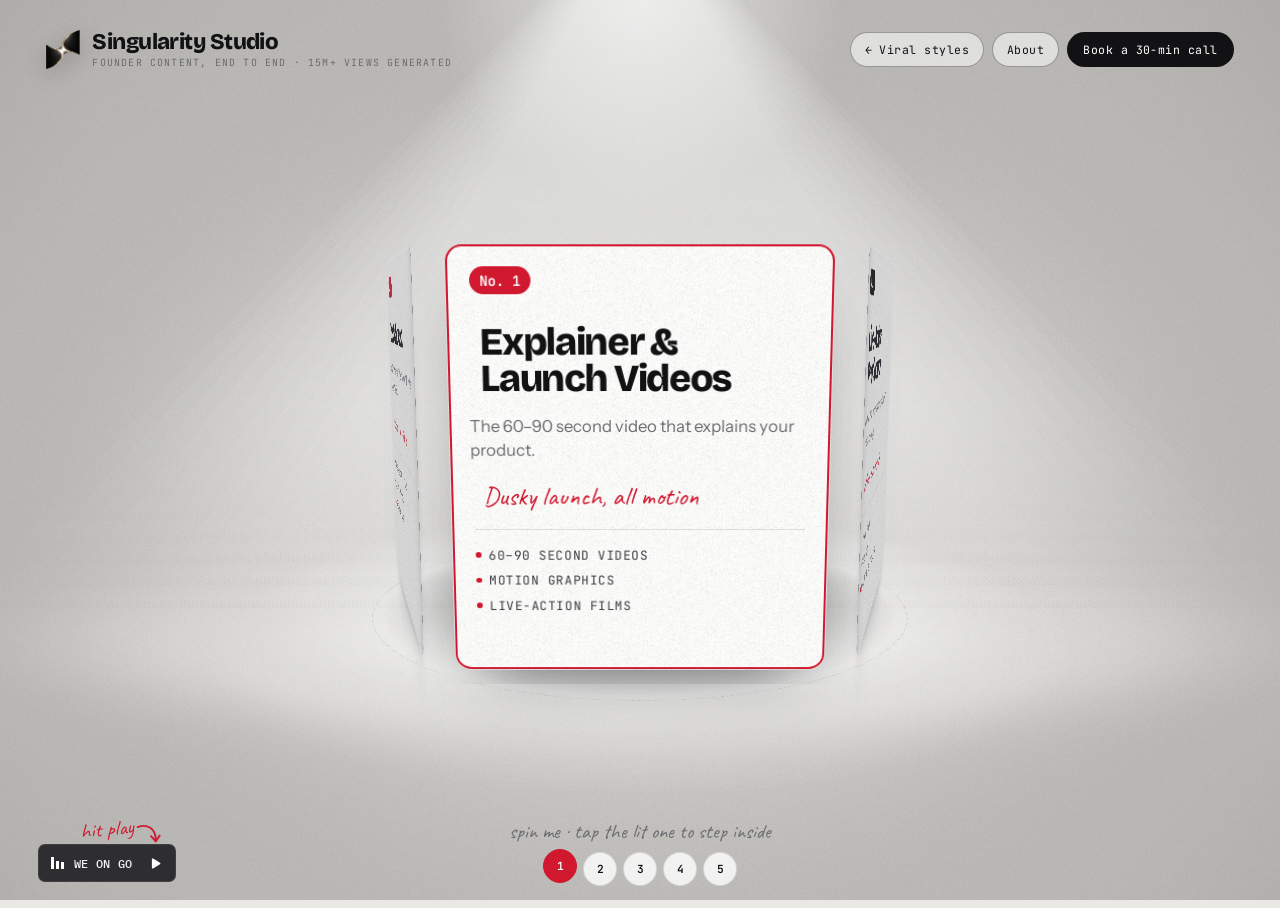
==== studio/index.html @ a92b6ff1 "New homepage: video styles. Old page moved to /studio/ Co-Authored-By: Claude Opus 5.5 <noreply@anth" ====
<!doctype html>
<html lang="en">
<head>
<meta charset="utf-8">
<meta name="viewport" content="width=device-width, initial-scale=1, viewport-fit=cover">
<meta name="description" content="Singularity Studio makes founder content end to end: explainer and launch videos, live-action production, personal branding and AI avatars. 15M+ views generated.">
<meta name="theme-color" content="#e9e8e4">
<link rel="canonical" href="https://reachingsingularity.com/studio/">
<link rel="icon" type="image/png" href="/favicon.png">
<link rel="apple-touch-icon" href="/apple-touch-icon.png">
<meta property="og:type" content="website">
<meta property="og:url" content="https://reachingsingularity.com/studio/">
<meta property="og:title" content="Singularity Studio">
<meta property="og:description" content="Founder content, end to end. Explainers, live-action, personal branding and AI avatars.">
<meta property="og:image" content="https://reachingsingularity.com/og-image.jpg">
<meta property="og:image:width" content="1200"><meta property="og:image:height" content="630">
<meta name="twitter:card" content="summary_large_image">
<title>Singularity Studio · Founder content, end to end</title>
<link rel="preconnect" href="https://fonts.googleapis.com">
<link rel="stylesheet" href="https://fonts.googleapis.com/css2?family=Bricolage+Grotesque:opsz,wght@12..96,400;12..96,700;12..96,800&family=Caveat:wght@600&family=Instrument+Sans:wght@400;500;600&family=JetBrains+Mono:wght@400;600&family=IBM+Plex+Mono:wght@500&display=swap">
<style>
/* Layout: a platinum wall lit from above like the platinum logo (canvas-rendered light, fine grain) with a 3D wheel of five service zones; spin sideways, zoom into the lit zone to open a loose, board-style page for it. Single theme by brief. */
:root{
  --night:#e9e8e4;      /* platinum ground */
  --coal:#fcfcfb;       /* card: pearl white */
  --coal-2:#efeeeb;
  --rust:#a9a8a4;
  --ember:#d0192f;      /* roulette red: the colour that pops */
  --cream:#121214;      /* text */
  --paper:var(--coal);
  --ink:var(--cream);
  --muted:#6c6b70;
  --line:rgba(18,18,20,.12);
  --felt:var(--coal-2);
  --red:#d0192f;
  --pblack:#0b0b0c;
  --y:#ffe27a; --p:#ffc6d1; --m:#bdeedb; --b:#c9dcff;   /* sticky notes in full colour */
  --display:"Bricolage Grotesque","Helvetica Neue",Arial,sans-serif;
  --hand:"Caveat","Bradley Hand","Comic Sans MS",cursive;
  --body:"Instrument Sans","Helvetica Neue",Arial,sans-serif;
  --mono:"JetBrains Mono",ui-monospace,Menlo,monospace;
  color-scheme:light;
}
html,body{height:100%}
body{background:var(--paper);color:var(--ink);font-family:var(--body);overflow:hidden;-webkit-font-smoothing:antialiased}
button{font:inherit;color:inherit;cursor:pointer}
a{color:inherit}
button:focus-visible,a:focus-visible,.panel:focus-visible{outline:2px solid var(--red);outline-offset:3px}

.app{position:relative;height:100%;display:grid;grid-template-rows:auto minmax(0,1fr) auto;padding-inline:clamp(16px,3vw,40px)}
.top{display:flex;justify-content:space-between;align-items:center;gap:16px;padding-block:clamp(14px,2.4vh,24px) 4px;z-index:5}
.brand{font-family:var(--display);font-weight:800;font-size:clamp(1.1rem,2vw,1.4rem);letter-spacing:-.025em;line-height:1.1}
.brand small{display:block;font-family:var(--mono);font-weight:400;font-size:.62rem;letter-spacing:.12em;text-transform:uppercase;color:var(--muted);margin-top:4px}
.cta{display:inline-block;background:var(--ink);color:#fff;text-decoration:none;border-radius:999px;padding:10px 16px;font-family:var(--mono);font-size:.72rem;letter-spacing:.04em;white-space:nowrap}

/* Stage */
.viewport{position:relative;overflow:hidden;touch-action:none;cursor:grab;user-select:none;-webkit-user-select:none;margin-inline:calc(-1 * clamp(16px,3vw,40px))}
.viewport.dragging{cursor:grabbing}
.spot{position:absolute;inset:0;pointer-events:none;background:radial-gradient(ellipse 32% 55% at 50% 46%, rgba(255,236,200,.55), rgba(255,255,255,0) 70%)}
.camera{position:absolute;left:50%;top:47%;width:0;height:0;transform-style:preserve-3d;transition:transform .7s cubic-bezier(.2,.7,.2,1)}
.ring{position:absolute;transform-style:preserve-3d}
.floor{position:absolute;left:0;top:0;border-radius:50%;background:radial-gradient(closest-side, rgba(22,23,26,.16), rgba(22,23,26,.05) 60%, rgba(22,23,26,0))}
.floor::after{content:"";position:absolute;inset:18%;border-radius:50%;border:1px dashed rgba(22,23,26,.18)}
.hintline{position:absolute;left:0;right:0;bottom:clamp(4px,1.5vh,14px);text-align:center;font-family:var(--hand);font-size:clamp(1.05rem,1.6vw,1.3rem);color:var(--muted);pointer-events:none}

.panel{position:absolute;left:0;top:0;background:var(--paper);border:1px solid var(--line);border-radius:.9em;overflow:hidden;
  backface-visibility:hidden;-webkit-backface-visibility:hidden;display:flex;flex-direction:column;
  box-shadow:0 2em 3.6em -1.8em rgba(22,23,26,var(--sh,.2))}
.panel .shade{position:absolute;inset:0;background:#0d0e10;pointer-events:none;opacity:var(--dark,0)}
.panel .glow{position:absolute;inset:-1px;border-radius:.9em;pointer-events:none;box-shadow:inset 0 0 0 2px var(--edge,var(--red)), 0 0 3.5em rgba(255,214,150,.6);opacity:var(--lit,0)}
.pocket{display:flex;align-items:center;justify-content:space-between;padding:1.1em 1.2em 0}
.chip{font-family:var(--mono);font-size:.72rem;font-weight:600;color:#fff;padding:4px 9px;border-radius:999px;display:inline-block}
.panel .chip{font-size:.72em;padding:.35em .75em}
.chip.red{background:var(--red);color:#fff} .chip.black{background:var(--ink)}
.pocket .idx{font-family:var(--mono);font-size:.66em;color:var(--muted);letter-spacing:.1em}
.panel h2{font-family:var(--display);font-weight:800;letter-spacing:-.035em;line-height:.95;margin:.75em 1.2em .45em .85em;font-size:2em;text-wrap:balance}
.panel p{margin:0 1.2em;color:var(--muted);font-size:.88em;line-height:1.45}
.panel .key{margin:.8em 1.2em 0;font-family:var(--hand);font-size:1.4em;color:var(--red);line-height:1}
.thumb{margin:auto 1.2em 1.2em;aspect-ratio:16/9;max-width:100%;border-radius:.6em;position:relative;overflow:hidden;background:var(--felt);flex:none}
.thumb canvas{width:100%;height:100%;display:block}
.thumb .play{position:absolute;left:.7em;bottom:.6em;font-family:var(--mono);font-size:.64em;background:rgba(255,255,255,.92);padding:.3em .6em;border-radius:999px}

/* Footer: music on the left, wheel controls on the right */
.hud{display:flex;align-items:center;justify-content:center;gap:12px 20px;flex-wrap:wrap;padding-block:6px clamp(14px,2.4vh,22px);min-height:52px;z-index:5}
.dial{display:flex;gap:6px}
.dial button{width:34px;height:34px;border-radius:50%;border:1px solid var(--line);background:var(--paper);font-family:var(--mono);font-size:.7rem;font-weight:600;transition:transform .2s}
.dial button.on{color:#fff;transform:translateY(-3px)}
.dial button.on.red{background:var(--red);border-color:var(--red);color:#fff}
.dial button.on.black{background:var(--ink);border-color:var(--ink)}
.group{display:flex;border:1px solid var(--line);border-radius:999px;overflow:hidden}
.group button{border:0;background:transparent;padding:8px 12px;font-family:var(--mono);font-size:.66rem;letter-spacing:.06em;text-transform:uppercase}
.group button.on{background:var(--ink);color:#fff}
.group button+button{border-left:1px solid var(--line)}
.label{font-family:var(--mono);font-size:.62rem;letter-spacing:.12em;text-transform:uppercase;color:var(--muted)}
.ctl{display:flex;align-items:center;gap:8px}

/* Music player (stays put while you move around the site) */
.music{position:fixed;z-index:40;left:clamp(16px,3vw,40px);bottom:calc(clamp(12px,2vh,20px) + env(safe-area-inset-bottom,0px));
  display:inline-flex;align-items:center;gap:10px;padding:0 6px 0 12px;height:36px;border-radius:7px;color:#fff;
  background:rgba(42,43,46,.88);backdrop-filter:blur(14px);-webkit-backdrop-filter:blur(14px)}
.eq{display:flex;align-items:flex-end;gap:2.5px;height:12px;flex:none}
.eq i{width:2.5px;background:#fff;height:100%;transform-origin:bottom}
.eq i:nth-child(2){height:68%} .eq i:nth-child(3){height:58%}
.music.playing .eq i{height:100%;animation:eqa .24s ease-in-out infinite alternate}
.music.playing .eq i:nth-child(2){animation-name:eqb;animation-duration:.19s}
.music.playing .eq i:nth-child(3){animation-name:eqc;animation-duration:.27s}
@keyframes eqa{0%{transform:scaleY(.35)}50%{transform:scaleY(1)}100%{transform:scaleY(.6)}}
@keyframes eqb{0%{transform:scaleY(.9)}50%{transform:scaleY(.25)}100%{transform:scaleY(.75)}}
@keyframes eqc{0%{transform:scaleY(.5)}50%{transform:scaleY(.95)}100%{transform:scaleY(.3)}}
.mmeta{font-family:var(--mono)}
.mmeta b{display:block;font-weight:400;font-size:.68rem;letter-spacing:.06em;text-transform:uppercase;white-space:nowrap;overflow:hidden;text-overflow:ellipsis;color:#f2f2f3}
.mbtn{flex:none;width:26px;height:26px;border:0;border-radius:8px;background:transparent;display:grid;place-items:center;color:#fff;padding:0}
.mbtn svg{width:15px;height:15px;fill:currentColor}
.mbtn:hover{background:rgba(255,255,255,.08)}




/* Hover: card jitters, casino chips spill from the cursor */
.fx{position:fixed;inset:0;pointer-events:none;overflow:hidden;z-index:8}
.fx.front{z-index:35}
.fx.clear{opacity:0;transition:opacity .14s ease}
.fx .c{position:absolute;left:0;top:0}
.fx .c svg{display:block;width:100%;height:100%}


/* ---------- Expanded zone: a loose board ---------- */
.detail{position:fixed;inset:0;z-index:20;overflow-y:auto;overscroll-behavior:contain;
  background-color:var(--paper);background-image:radial-gradient(circle, #d9d7de 1px, transparent 1.2px);background-size:22px 22px;
  opacity:0;transform:scale(.72);transform-origin:50% 45%;pointer-events:none;transition:opacity .45s ease, transform .6s cubic-bezier(.2,.8,.2,1)}
.detail.open{opacity:1;transform:none;pointer-events:auto}
.dtop{position:sticky;top:0;z-index:3;display:flex;justify-content:space-between;align-items:center;gap:12px;padding-inline:clamp(16px,3vw,40px);padding-block:calc(12px + env(safe-area-inset-top,0px)) 12px;background:rgba(255,255,255,.92);backdrop-filter:blur(6px);border-bottom:1px solid var(--line)}
.back{border:1px solid var(--ink);background:var(--paper);border-radius:999px;padding:8px 14px;font-family:var(--mono);font-size:.72rem;letter-spacing:.05em}
.dtop .r{display:flex;align-items:center;gap:10px}

.boardx{max-width:1120px;margin:0 auto;padding-inline:clamp(16px,3vw,40px);padding-block:36px 120px;display:grid;grid-template-columns:repeat(12,minmax(0,1fr));gap:30px 22px;align-items:start}
.it{grid-column:var(--c,span 12);transform:translate(var(--dx,0),var(--dy,0)) rotate(var(--r,0deg));min-width:0;position:relative}
.t-title .tag{margin-bottom:14px}
.t-title h1{font-family:var(--display);font-weight:800;font-size:clamp(2.6rem,8.5vw,5.8rem);letter-spacing:-.05em;line-height:.88;margin:0;text-wrap:balance}
.t-lead{font-size:1.1rem;line-height:1.5;max-width:46ch}
.t-note{font-family:var(--hand);font-size:clamp(1.4rem,3vw,1.9rem);line-height:1.1;color:var(--ink)}
.t-note.red{color:var(--red)}
.sticky{padding:18px;min-height:150px;display:flex;flex-direction:column;justify-content:space-between;gap:10px;font-size:1.02rem;line-height:1.35;
  box-shadow:0 12px 20px -10px rgba(22,23,26,.28)}
.sticky b{font-family:var(--display);font-size:1.35rem;letter-spacing:-.02em;line-height:1.05;display:block}
.sticky .sn{font-family:var(--mono);font-size:.68rem;letter-spacing:.1em;color:rgba(22,23,26,.6)}
.reel .scr{position:relative;aspect-ratio:16/9;border-radius:14px;overflow:hidden;background:var(--ink);box-shadow:0 18px 34px -16px rgba(22,23,26,.45);max-width:100%}
.reel canvas,.tile canvas{width:100%;height:100%;display:block}
.reel .ov{position:absolute;inset:0;display:flex;flex-direction:column;justify-content:space-between;padding:16px;color:#fff;background:linear-gradient(180deg,rgba(0,0,0,.15),rgba(0,0,0,.55))}
.reel .ov small{font-family:var(--mono);font-size:.66rem;letter-spacing:.12em;text-transform:uppercase;opacity:.85}
.reel .ov b{font-family:var(--display);font-size:clamp(1.3rem,3vw,2rem);letter-spacing:-.03em;line-height:1}
.reel .watch{align-self:flex-start;display:inline-flex;align-items:center;gap:8px;background:#fff;color:var(--ink);text-decoration:none;border-radius:999px;padding:8px 14px;font-family:var(--mono);font-size:.72rem}
.cap{font-family:var(--mono);font-size:.72rem;color:var(--muted);margin-top:10px;line-height:1.5}
.cap a{color:var(--ink)}
.big b{display:block;font-family:var(--display);font-weight:800;font-size:clamp(3.4rem,10vw,6.6rem);letter-spacing:-.06em;line-height:.85;font-variant-numeric:tabular-nums}
.big span{font-family:var(--hand);font-size:1.7rem;color:var(--red)}
.brands{border:2px solid var(--ink);border-radius:18px;padding:20px;background:var(--paper)}
.brands h4,.box h4{font-family:var(--mono);font-size:.68rem;letter-spacing:.14em;text-transform:uppercase;color:var(--muted);margin:0 0 12px;font-weight:600}
.brands ul{list-style:none;margin:0 0 14px;padding:0;display:flex;flex-wrap:wrap;gap:4px 14px}
.brands li{font-family:var(--display);font-weight:800;font-size:clamp(1.3rem,3vw,1.9rem);letter-spacing:-.03em}
.links{display:flex;flex-wrap:wrap;gap:8px}
.links a{display:inline-block;border:1px solid var(--ink);border-radius:999px;padding:7px 12px;text-decoration:none;font-family:var(--mono);font-size:.72rem;background:var(--paper)}
.links a:hover{background:var(--ink);color:#fff}
.tile{display:block;text-decoration:none}
.tile .art{aspect-ratio:4/5;border-radius:12px;overflow:hidden;background:var(--felt);max-width:100%;box-shadow:0 12px 22px -14px rgba(22,23,26,.4)}
.tile b{display:block;font-family:var(--display);font-size:1.2rem;margin-top:10px;letter-spacing:-.02em}
.tile span{font-family:var(--mono);font-size:.7rem;color:var(--muted)}
.result{background:var(--paper);border:1px solid var(--line);border-radius:16px;padding:18px;box-shadow:0 14px 26px -18px rgba(22,23,26,.35)}
.result .who{font-family:var(--display);font-weight:800;font-size:1.3rem;letter-spacing:-.02em}
.result .role{font-family:var(--mono);font-size:.68rem;color:var(--muted);margin-top:2px}
.result .jump{display:flex;align-items:baseline;gap:10px;margin:16px 0 4px;flex-wrap:wrap}
.result .jump s{font-family:var(--display);font-size:1.5rem;color:var(--muted);text-decoration:none}
.result .jump b{font-family:var(--display);font-weight:800;font-size:2.4rem;letter-spacing:-.04em;line-height:1}
.result .jump i{font-family:var(--hand);font-style:normal;font-size:1.6rem;color:var(--red)}
.result .when{font-family:var(--hand);font-size:1.35rem;color:var(--ink)}
.result a{display:inline-block;margin-top:10px;font-family:var(--mono);font-size:.7rem}
.flow{display:flex;flex-wrap:wrap;align-items:center;gap:6px 4px}
.flow .node{border:2px solid var(--ink);border-radius:12px;padding:10px 14px;font-family:var(--display);font-weight:700;background:var(--paper);letter-spacing:-.01em}
.flow .node.hot{background:var(--ink);color:#fff}
.flow svg{flex:none}
.box{border:2px dashed rgba(22,23,26,.35);border-radius:18px;padding:20px;background:rgba(255,255,255,.85)}
.proc{display:flex;flex-wrap:wrap;gap:10px;align-items:center}
.proc span{font-family:var(--body);font-size:.88rem;padding:8px 10px;border-radius:4px;box-shadow:0 8px 14px -8px rgba(22,23,26,.3)}
.proc em{font-family:var(--mono);font-style:normal;font-size:.62rem;color:rgba(22,23,26,.55);margin-right:6px}
.contact{background:var(--ink);color:#fff;border-radius:22px;padding:26px}
.contact h3{font-family:var(--display);font-weight:800;font-size:clamp(1.8rem,4.5vw,2.8rem);letter-spacing:-.04em;line-height:.95;margin:0 0 16px}
.contact .row{display:flex;flex-wrap:wrap;gap:10px;align-items:center}
.contact a{display:inline-block;background:#fff;color:var(--ink);text-decoration:none;border-radius:999px;padding:10px 16px;font-family:var(--mono);font-size:.76rem}
.contact a.ghost{background:transparent;color:#fff;border:1px solid rgba(255,255,255,.5)}
.contact .num{font-family:var(--mono);font-size:.8rem;opacity:.8;user-select:all;-webkit-user-select:all}
.dnav{grid-column:1 / -1;display:flex;justify-content:space-between;gap:12px;border-top:1px solid var(--line);padding-top:18px}
.dnav button{border:0;background:none;font-family:var(--display);font-weight:700;font-size:1.1rem;letter-spacing:-.02em;text-align:left}
.dnav button:last-child{text-align:right}
.dnav small{display:block;font-family:var(--mono);font-weight:400;font-size:.62rem;color:var(--muted);letter-spacing:.1em;text-transform:uppercase}

@media (max-width:760px){
  .boardx{grid-template-columns:repeat(2,minmax(0,1fr));gap:26px 14px}
  .it{grid-column:span 2 !important;translate:none}
  .it{transform:rotate(var(--r,0deg))}
  .it.half{grid-column:span 1 !important}
}
@media (max-width:900px){
  .hud{justify-content:center;padding-left:0;padding-bottom:calc(56px + env(safe-area-inset-bottom,0px))}
  .music{left:50%;transform:translateX(-50%)}
  .hud{padding-bottom:calc(104px + env(safe-area-inset-bottom,0px))}
}
@media (max-width:420px){ .label{display:none} .group button{padding:8px 10px} .brand small{display:none} }
@media (max-height:520px) and (min-width:600px){
  .hud{padding-bottom:10px} .hintline{display:none}
}
@media (prefers-reduced-motion:reduce){ .detail,.camera{transition:none} .music.playing .eq i{animation-duration:.6s} }

/* ================= Sand theme ================= */
html{background:var(--night)}
body{background:var(--night);color:var(--cream)}
#sandbg{position:fixed;inset:0;width:100%;height:100%;z-index:0;display:block;pointer-events:none}
.app{z-index:1;transition:opacity .45s ease}
body.zone-open .app{opacity:0;pointer-events:none}
button:focus-visible,a:focus-visible,.panel:focus-visible{outline-color:var(--ember)}

.brand small,.hintline{color:var(--muted)}
.cta{background:var(--cream);color:var(--night);transition:background .2s}
.cta:hover{background:var(--ember)}
.spot{background:radial-gradient(ellipse 30% 46% at 50% 50%, rgba(255,255,255,.06), rgba(255,255,255,0) 70%)}
.floor{background:radial-gradient(closest-side, rgba(255,255,255,.26), rgba(255,255,255,.08) 55%, rgba(255,255,255,0))}
.floor::after{border-color:rgba(18,18,20,.14)}

.panel{background:var(--grain-tile),var(--coal);border-color:var(--line);box-shadow:0 2.2em 3.4em -1.4em rgba(0,0,0,calc(var(--sh,.2)*2.8))}
.panel .shade{background:#040302}
.panel .glow{box-shadow:inset 0 0 0 1px var(--ring,transparent), inset 0 0 0 3px var(--edge,var(--red)), 0 0 3.2em rgba(255,255,255,.38)}
.panel p{color:var(--muted)}
.panel .key{color:var(--ember)}
.thumb{background:var(--coal-2)}
.thumb .play{background:rgba(255,255,255,.78);color:var(--cream);border:1px solid var(--line)}
.chip.black{background:var(--pblack);box-shadow:inset 0 0 0 1px rgba(18,18,20,.55)}

.dial button{background:rgba(255,255,255,.8);border-color:var(--line);color:var(--cream)}
.dial button.on.black{background:var(--pblack);border-color:var(--cream)}
.music{background:rgba(255,255,255,.86);border:1px solid var(--line)}
.nudge{color:var(--ember)}
.nudge:hover{color:var(--cream)}

/* zone pages sit straight on the sand */
.detail{background:linear-gradient(180deg, rgba(255,255,255,.55) 0%, rgba(255,255,255,.15) 45%, rgba(255,255,255,0) 70%);background-color:transparent}
.dtop{background:rgba(255,255,255,.72);border-bottom-color:var(--line)}
.back{background:transparent;color:var(--cream);border-color:rgba(18,18,20,.5)}
.sticky,.proc span{color:#121213}
.sticky .sn,.proc em{color:rgba(18,18,19,.55)}
.t-note.red,.big span,.result .jump i{color:var(--ember)}
.reel .scr{background:var(--night);box-shadow:0 18px 34px -16px rgba(0,0,0,.8)}
.reel .watch{background:var(--cream);color:var(--night)}
.brands{background:rgba(255,255,255,.78);border-color:rgba(18,18,20,.55)}
.links a{background:rgba(255,255,255,.78);border-color:rgba(18,18,20,.4)}
.links a:hover{background:var(--ember);border-color:var(--ember);color:var(--night)}
.tile .art{background:var(--coal-2);box-shadow:0 12px 22px -14px rgba(0,0,0,.8)}
.result{background:var(--grain-tile),var(--coal);box-shadow:0 14px 26px -18px rgba(0,0,0,.8)}
.flow{color:var(--cream)}
.flow .node{background:rgba(255,255,255,.85);border-color:rgba(18,18,20,.6)}
.flow .node.hot{background:var(--ember);border-color:var(--ember);color:var(--night)}
.box{background:rgba(255,255,255,.72);border-color:rgba(18,18,20,.22)}
.contact{background:var(--ember);color:var(--night)}
.contact a{background:var(--night);color:var(--cream)}
.contact a.ghost{background:transparent;color:var(--night);border-color:rgba(255,255,255,.45)}

/* ===== Spotlight demo ===== */
#light{position:fixed;left:0;top:0;z-index:0;pointer-events:none;mix-blend-mode:screen}
body.zone-open #light{opacity:0}
.panel::after{content:"";position:absolute;inset:0;border-radius:inherit;pointer-events:none;
  box-shadow:inset 3px 0 0 rgba(120,120,126,calc(var(--rimL,0)*.95)), inset -3px 0 0 rgba(120,120,126,calc(var(--rimR,0)*.95)),
             inset 2.6em 0 2.6em -2.2em rgba(120,120,126,calc(var(--rimL,0)*.5)), inset -2.6em 0 2.6em -2.2em rgba(120,120,126,calc(var(--rimR,0)*.5))}
html.l-shadow .floor{background:radial-gradient(closest-side, rgba(0,0,0,.62) 0%, rgba(0,0,0,.42) 38%, rgba(255,255,255,.2) 60%, rgba(255,255,255,0) 100%)}

.brand{display:flex;align-items:center;gap:12px}
.viewport{-webkit-mask-image:linear-gradient(180deg,#000 calc(100% - 28px),transparent);mask-image:linear-gradient(180deg,#000 calc(100% - 28px),transparent)}
.mark{width:38px;height:38px;border-radius:9px;display:block;box-shadow:0 0 0 1px var(--line), 0 10px 24px -10px rgba(0,0,0,.8)}

/* ===== Light platinum overrides ===== */
#light{mix-blend-mode:normal}
.panel{box-shadow:0 2em 3.4em -1.6em rgba(40,40,46,calc(var(--sh,.2)*1.5))}
.panel .shade{background:#76757a}
.panel .glow{box-shadow:inset 0 0 0 1px var(--ring,transparent), inset 0 0 0 3px var(--edge,var(--red)), 0 1.6em 3em -1em rgba(208,25,47,.28)}
html.l-shadow .floor{background:radial-gradient(closest-side, rgba(40,40,46,.30) 0%, rgba(40,40,46,.18) 40%, rgba(255,255,255,.35) 62%, rgba(255,255,255,0) 100%)}
.music{background:rgba(32,32,35,.9);border-color:rgba(255,255,255,.08);color:#fff}
.reel .ov{background:linear-gradient(180deg,rgba(0,0,0,.28),rgba(0,0,0,.62))}
.reel .watch{background:#fff;color:#121214}
.contact{color:#fff}
.contact a{background:#fff;color:#121214}
.contact a.ghost{background:transparent;color:#fff;border-color:rgba(255,255,255,.6)}
.links a:hover,.flow .node.hot{color:#fff}
.cta{color:#fff}
.cta:hover{background:var(--ember);color:#fff}
.mark{width:34px;height:auto;aspect-ratio:140/158;border-radius:0;box-shadow:none;filter:drop-shadow(0 6px 10px rgba(0,0,0,.18))}

/* ===== Responsive pass (all screens) ===== */
body.zone-open .nudge{opacity:0;pointer-events:none}
.app{transition:opacity .45s ease, visibility 0s linear 0s}
body.zone-open .app{visibility:hidden;transition:opacity .45s ease, visibility 0s linear .5s}
.detail{overflow-x:hidden}
.cta,.back{white-space:nowrap}
@media (max-width:440px){ .long{display:none} .brand{font-size:1.05rem} .dtop .r{gap:6px} }
@media (max-width:760px){ .boardx{padding-block:24px 140px} .t-title h1{font-size:clamp(2.4rem,12vw,3.4rem)} .sticky{min-height:0} .contact{padding:20px} .contact .row a{flex:1 1 auto;text-align:center} }
@media (max-width:900px){ .music,.dtop,.dial button{backdrop-filter:none;-webkit-backdrop-filter:none} }
/* landscape phones: put the player back in the corner, keep the wheel big */
@media (max-height:520px){
  .top{padding-block:8px 0} .hintline{display:none}
  .hud{padding-bottom:10px;padding-top:2px;min-height:44px;justify-content:flex-end}
  .music{left:clamp(16px,3vw,40px);transform:none}
  .dial button{width:30px;height:30px}
}

/* ===== Song pill: reference typeface + one scribble that holds its place on every screen ===== */
.mmeta b{font-family:ui-monospace,"SF Mono","IBM Plex Mono",Menlo,Consolas,monospace;font-weight:500;letter-spacing:.03em;font-size:.72rem}
.music .nudge{position:absolute;right:2px;left:auto;bottom:calc(100% + 2px);top:auto;transform:none;display:flex;flex-direction:row;align-items:flex-start;gap:0;
  border:0;background:none;padding:0;color:var(--ember,var(--red));font-family:var(--hand);font-size:1.3rem;line-height:1;white-space:nowrap;
  animation:nudgeBob 1.6s ease-in-out infinite;transition:opacity .35s ease}
.music .nudge span{display:inline-block;transform:rotate(-5deg);padding:0;margin-top:2px}
.music .nudge svg{width:26px;height:26px;flex:none;overflow:visible;transform:none;margin:4px 0 0 2px}
.music .nudge:hover{color:var(--ink)}
@keyframes nudgeBob{0%,100%{translate:0 0}50%{translate:0 -3px}}
.music.playing .nudge,.music.played .nudge,body.zone-open .music .nudge{opacity:0;transform:none;pointer-events:none}
@media (prefers-reduced-motion:reduce){ .music .nudge{animation:none} }

/* ===== Hint line lives in the footer flow, so it never overlaps the wheel ===== */
.hud .hintline{position:static;flex-basis:100%;order:-1;margin:0 0 2px;line-height:1.1}
.hud{row-gap:8px}

/* sticky notes hug their text: label, then the line, then any note, with no dead space */
.sticky{min-height:0;justify-content:flex-start;gap:10px;padding:18px 20px 20px}
.sticky .sn{margin-bottom:2px}

/* ===== Home card bottom: no previews here (they live inside the zones). Four options, switchable. ===== */
.cfoot{margin:1.1em 1.2em 1.2em;position:relative;flex:none}
.cfoot>*{display:none}
html[data-foot="sheen"] .cfoot{aspect-ratio:16/9;border-radius:.6em;overflow:hidden}
html[data-foot="sheen"] .f-sheen{display:block;position:absolute;inset:0;
  background:var(--grain-tile),linear-gradient(125deg,#fbfbfa 0%,#e4e3df 28%,#f6f5f2 46%,#cfcdc8 72%,#efeeea 100%)}
html[data-foot="number"] .f-num{display:block;font-family:var(--display);font-weight:800;font-size:7.4em;line-height:.8;letter-spacing:-.06em;text-align:right;
  color:transparent;-webkit-text-stroke:.03em currentColor}
.f-num.red{color:#d0192f}.f-num.black{color:#121214}
html[data-foot="number"] .f-num{color:transparent}
html[data-foot="number"] .f-num.red{-webkit-text-stroke-color:#d0192f}
html[data-foot="number"] .f-num.black{-webkit-text-stroke-color:#121214}
html[data-foot="list"] .f-list{display:flex;flex-direction:column;gap:.5em;list-style:none;margin:0;padding:.9em 0 0;border-top:1px solid var(--line)}
.f-list li{font-family:var(--mono);font-size:.68em;letter-spacing:.04em;text-transform:uppercase;color:#3d3c41;display:flex;align-items:center;gap:.6em}
.f-list li::before{content:"";width:.45em;height:.45em;border-radius:50%;background:#d0192f;flex:none}
html[data-foot="none"] .f-open{display:flex;justify-content:space-between;align-items:center;padding-top:.8em;border-top:1px solid var(--line);
  font-family:var(--mono);font-size:.66em;letter-spacing:.1em;text-transform:uppercase;color:var(--muted)}
.f-open span{font-size:1.4em;color:#d0192f}
.fdemo{position:fixed;z-index:45;left:50%;transform:translateX(-50%);top:calc(14px + env(safe-area-inset-top,0px));display:flex;align-items:center;gap:4px;
  padding:4px;border-radius:999px;background:rgba(255,255,255,.86);border:1px solid var(--line);backdrop-filter:blur(8px);
  font-family:var(--mono);font-size:.62rem;letter-spacing:.06em;text-transform:uppercase;max-width:calc(100vw - 32px);overflow-x:auto;scrollbar-width:none}
.fdemo::-webkit-scrollbar{display:none}
.fdemo span{color:var(--muted);padding:0 6px 0 8px;white-space:nowrap}
.fdemo button{border:0;background:transparent;color:#121214;padding:6px 10px;border-radius:999px;font:inherit;letter-spacing:inherit;text-transform:inherit;white-space:nowrap}
.fdemo button.on{background:#121214;color:#fff}
body.zone-open .fdemo{display:none}

/* ===== Header: never wraps or crowds ===== */
.brand small{white-space:nowrap}
.top{gap:12px}
.brand{min-width:0}
@media (max-width:900px){ .brand small{display:none} }
@media (max-width:720px){ .long{display:none} }
/* ===== About ===== */
.topr2{display:flex;align-items:center;gap:8px}
.about-btn{border:1px solid rgba(18,18,20,.35);background:rgba(255,255,255,.55);border-radius:999px;padding:9px 14px;font-family:var(--mono);font-size:.72rem;letter-spacing:.04em;color:#121214;white-space:nowrap}
.about-btn:hover{background:#121214;color:#fff;border-color:#121214}
.ab-name h1{font-family:var(--display);font-weight:800;font-size:clamp(2.6rem,8.5vw,5.6rem);letter-spacing:-.05em;line-height:.88;margin:0;text-wrap:balance}
.ab-role{font-family:var(--mono);font-size:.78rem;letter-spacing:.08em;text-transform:uppercase;color:var(--muted);margin-top:12px}
.ab-card{background:var(--grain-tile),#fcfcfb;border:1px solid var(--line);border-radius:18px;padding:22px;box-shadow:0 18px 30px -22px rgba(30,30,36,.5)}
.ab-card h4{font-family:var(--mono);font-size:.68rem;letter-spacing:.14em;text-transform:uppercase;color:var(--muted);margin:0 0 14px;font-weight:600}
.ab-rows{display:grid;gap:14px}
.ab-row{display:flex;flex-wrap:wrap;align-items:center;justify-content:space-between;gap:8px 14px;padding-bottom:14px;border-bottom:1px solid var(--line)}
.ab-row:last-child{border-bottom:0;padding-bottom:0}
.ab-row .k{font-family:var(--mono);font-size:.66rem;letter-spacing:.12em;text-transform:uppercase;color:var(--muted);width:100%}
.ab-row .v{font-family:var(--display);font-weight:700;font-size:clamp(1.05rem,2.6vw,1.35rem);letter-spacing:-.02em;user-select:all;-webkit-user-select:all;min-width:0;overflow-wrap:anywhere}
.ab-row .acts{display:flex;gap:6px;flex-wrap:wrap}
.ab-row .acts a,.ab-row .acts button{border:1px solid rgba(18,18,20,.35);background:transparent;border-radius:999px;padding:7px 12px;font-family:var(--mono);font-size:.7rem;color:#121214;text-decoration:none;white-space:nowrap}
.ab-row .acts a:hover,.ab-row .acts button:hover{background:#121214;color:#fff;border-color:#121214}
.ab-row .acts .done{background:#d0192f;border-color:#d0192f;color:#fff}
.ab-save{display:inline-flex;align-items:center;gap:10px;background:#121214;color:#fff;text-decoration:none;border-radius:999px;padding:12px 18px;font-family:var(--mono);font-size:.76rem;letter-spacing:.03em}
.ab-save:hover{background:#d0192f}
.ab-svc{display:flex;flex-direction:column;gap:10px;margin:0;padding:0;list-style:none}
.ab-svc li{display:flex;gap:12px;align-items:center;font-size:1rem;line-height:1.4}
.ab-svc li::before{content:"";width:6px;height:6px;border-radius:50%;background:#d0192f;flex:none}
.ab-svc li b{font-family:var(--mono);font-size:.68rem;color:#d0192f;font-weight:600;flex:none}
.ab-partners{font-family:var(--mono);font-size:.72rem;color:var(--muted);line-height:1.7}
@media (max-width:440px){
  .top{gap:8px}
  .brand{gap:8px}
  .mark{width:26px}
  .bname{font-size:.98rem;line-height:1.02;letter-spacing:-.02em}
  .bname span{display:block}                 /* name stacks on two short lines so it always fits */
  .about-btn,.top .cta{padding:8px 11px;font-size:.68rem}
  .topr2{gap:6px}
}
@media (max-width:350px){ .about-btn,.top .cta{padding:7px 9px;font-size:.64rem;letter-spacing:.02em} .bname{font-size:.92rem} .mark{width:24px} }

/* phones: on zone and About pages the player shrinks to a small corner button so it never covers content */
@media (max-width:900px){
  body.zone-open .music{left:auto;right:16px;transform:none;padding:0 4px 0 10px}
  body.zone-open .music .mmeta{display:none}
}

/* ===== Industry cards: three treatments (no photos available) ===== */
.tile .art{position:relative;container-type:inline-size}
.tile .art canvas{display:none}
.tc-cover,.tc-type{display:none;position:absolute;inset:0}
.tile .tc-go{font-style:normal}
/* 1 · designed covers */
html[data-tile="cover"] .tile .art{background:var(--grain-tile),linear-gradient(150deg,#fbfbfa 0%,#e6e5e1 40%,#f4f3f0 62%,#d3d1cc 100%)}
html[data-tile="cover"] .tc-cover{display:flex;flex-direction:column;align-items:center;justify-content:center}
.tc-cover svg{width:42%;height:auto;fill:none;stroke:#141416;stroke-width:1.5;stroke-linecap:round;stroke-linejoin:round}
.tile .tc-no{position:absolute;left:8%;top:6%;font-family:var(--mono);font-size:max(10px,6cqw);color:#7a797e;letter-spacing:.08em}
.tile .tc-watch{position:absolute;left:8%;bottom:7%;font-family:var(--mono);font-size:max(10px,5.6cqw);letter-spacing:.06em;text-transform:uppercase;color:#d0192f}
html[data-tile="cover"] .tile:hover .tc-cover svg{stroke:#d0192f}
/* 2 · link tiles */
html[data-tile="link"] .tile .art{display:none}
html[data-tile="link"] .tile{background:rgba(255,255,255,.75);border:1px solid rgba(18,18,20,.18);border-radius:14px;padding:16px 18px;box-shadow:0 10px 20px -16px rgba(0,0,0,.4)}
html[data-tile="link"] .tile b{margin:0;display:flex;justify-content:space-between;align-items:center;gap:10px}
html[data-tile="link"] .tile .tc-go{color:#d0192f}
html[data-tile="link"] .tile:hover{background:#121214;color:#fff}
html[data-tile="link"] .tile:hover span{color:#bdbcc1}
/* 3 · big type */
html[data-tile="type"] .tile .art{background:var(--grain-tile),#e3e2df}
html[data-tile="type"] .tc-type{display:block}
.tile .tc-big{position:absolute;left:7%;right:6%;bottom:6%;font-family:var(--display);font-weight:800;font-size:15cqw;line-height:.86;letter-spacing:-.05em;color:#141414;overflow-wrap:anywhere}
.tile .tc-arr{position:absolute;right:7%;top:5%;font-size:13cqw;line-height:1;color:#d0192f}
html[data-tile="type"] .tile:hover .art{background:var(--grain-tile),#141414}
html[data-tile="type"] .tile:hover .tile .tc-big, html[data-tile="type"] .tile:hover .tc-big{color:#f4f3f0}
/* preview switch (temporary) */
.tswitch{display:flex;flex-wrap:wrap;align-items:center;gap:6px;font-family:var(--mono);font-size:.66rem;letter-spacing:.06em;text-transform:uppercase}
.tswitch span{color:var(--muted);margin-right:4px}
.tswitch button{border:1px solid rgba(18,18,20,.3);background:rgba(255,255,255,.7);border-radius:999px;padding:7px 12px;font:inherit;letter-spacing:inherit;text-transform:inherit;color:#121214}
.tswitch button.on{background:#121214;color:#fff;border-color:#121214}
</style>
</head>
<body>

<canvas id="sandbg" aria-hidden="true"></canvas>
<canvas id="light" aria-hidden="true"></canvas>

<div class="app">
  <header class="top">
    <div class="brand"><img class="mark" alt="" src="[data-uri]"><div class="bname"><span>Singularity</span> <span>Studio</span><small>Founder content, end to end · 15M+ views generated</small></div></div>
    <div class="topr2"><a class="about-btn home-btn" href="../" aria-label="Viral styles, our homepage">←<span class="hb-l"> Viral styles</span></a><style>.home-btn{text-decoration:none}@media (max-width:440px){.home-btn .hb-l{display:none}.home-btn{padding-inline:11px}}</style><button class="about-btn" id="aboutBtn" type="button">About</button><a class="cta" href="https://calendly.com/harsh62442/30min" target="_blank" rel="noopener">Book a <span class="long">30-min </span>call</a></div>
  </header>

  <main class="viewport" id="vp" aria-label="Services wheel">
    <div class="spot"></div>
    <div class="camera" id="cam">
      <div class="floor" id="floor"></div>
      <div class="ring" id="ring"></div>
    </div>
  </main>

  <nav class="hud">
    <div class="hintline">spin me · tap the lit one to step inside</div>

    <div class="dial" id="dial" aria-label="Jump to zone"></div>
  </nav>
</div>

<div class="fx" id="fx" aria-hidden="true"></div>

<div class="music" id="music">
  <div class="eq" aria-hidden="true"><i></i><i></i><i></i></div>
  <div class="mmeta"><b>we on go</b></div>
  <button class="nudge" id="nudge" type="button" aria-label="Play the soundtrack"><span>hit play</span><svg viewBox="0 0 30 30" aria-hidden="true"><path d="M3 7 C 14 3, 24 8, 24 22" fill="none" stroke="currentColor" stroke-width="2.2" stroke-linecap="round"/><path d="M18.5 17.5 L24 23.5 L28.5 16.8" fill="none" stroke="currentColor" stroke-width="2.2" stroke-linecap="round" stroke-linejoin="round"/></svg></button>
  <button class="mbtn" id="mplay" aria-label="Play music"><svg viewBox="0 0 24 24"><path d="M7.5 5.2v13.6l11-6.8z" stroke="currentColor" stroke-width="2.6" stroke-linejoin="round"/></svg></button>
</div>



<section class="detail" id="detail" aria-hidden="true"></section>

<script>
/* ---------- Content (from the Singularity Studio portfolio page) ---------- */
const CALL="https://calendly.com/harsh62442/30min", WA="https://wa.me/919116692952?text=Hi", WANUM="+91 91166 92952";
const G="https://portfolio.gratif.in/";
const PROCESS=["Discovery & Ideation","Scripting","Pre-Production","Production","Post-Production","Analytics","Market Research"];
const ARROW=`<svg width="34" height="18" viewBox="0 0 34 18" aria-hidden="true"><path d="M2 12 C 10 3, 20 3, 30 9" fill="none" stroke="currentColor" stroke-width="2" stroke-linecap="round"/><path d="M24 4 L31 9 L24 14" fill="none" stroke="currentColor" stroke-width="2" stroke-linecap="round" stroke-linejoin="round"/></svg>`;
const L=(href,t)=>`<a href="${href}" target="_blank" rel="noopener">${t}</a>`;

const AVATAR_POSTER='[data-uri]';
const ZONES = [
 { n:1, color:"red", title:"Explainer & Launch Videos", tags:["60–90 second videos", "Motion graphics", "Live-action films"], line:"The 60–90 second video that explains your product.", key:"Dusky launch, all motion", thumb:"▶ Dusky launch", hue:[352,78],
   board:[
    {k:'title', c:'1 / span 7'},
    {k:'sticky', c:'9 / span 4', bg:'--y', r:3, h:`<b>60–90 seconds</b><span>The video that explains your product on your landing page, launch post or pitch.</span>`},
    {k:'note', c:'2 / span 6', dy:'-10px', r:-2, h:`↳ in motion graphics <u>or</u> live action`},
    {k:'reel', c:'1 / span 7', r:-1, title:'Dusky launch video', sub:'Motion graphics · end to end', href:'https://s3.landing.getdusky.ai/dusky%20landing%20page%20cmp.mp4', video:'https://s3.landing.getdusky.ai/dusky%20landing%20page%20cmp.mp4',
       cap:`For ${L('http://getdusky.ai','getdusky.ai')}. Made end to end, fully in motion graphics.`},
    {k:'brands', c:'8 / span 5', r:2, dy:'40px', h:`<h4>Live-action brand films</h4><ul><li>Zomato</li><li>Techstars</li><li>Game Theory</li><li>Ather Energy</li></ul><div class="links">${L(G+'brandfilm','▶ Watch the films')}</div>`},
    {k:'note', c:'8 / span 5', r:-3, cls:'red', h:`shot end to end ✦`},
    {k:'box', c:'1 / span 7', r:0, h:`<h4>More production work</h4><div class="links">${L(G+'corpevent','Corporate events')}${L(G+'podcast','Podcasts')}${L(G+'testimonials','Testimonials')}</div>`},
   ]},
 { n:2, color:"black", title:"Live-Action Production", tags:["Brand films", "Podcasts", "Events &amp; testimonials"], line:"Brand films, podcasts, testimonials and event coverage.", key:"with our partner Gratif", thumb:"▶ Brand films", hue:[220,14],
   board:[
    {k:'title', c:'1 / span 8'},
    {k:'sticky', c:'10 / span 3', bg:'--m', r:-4, h:`<span class="sn">PRODUCTION PARTNER</span><b>Gratif</b><span>Every shoot produced with them.</span>`},
    {k:'note', c:'1 / span 7', r:-1, h:`↳ brand films · podcasts · testimonials · corporate events`},
    {k:'tile', c:'span 3', half:1, r:-2, href:G+'sportsportfolio', t:'Sports', s:'Work by industry', seed:1},
    {k:'tile', c:'span 3', half:1, r:2, dy:'26px', href:G+'hospitalityportfolio', t:'Hospitality', s:'Work by industry', seed:2},
    {k:'tile', c:'span 3', half:1, r:-1, href:G+'finedine', t:'Fine dining', s:'Work by industry', seed:3},
    {k:'tile', c:'span 3', half:1, r:3, dy:'20px', href:G+'manufacturing', t:'Manufacturing', s:'Work by industry', seed:4},
    {k:'box', c:'2 / span 8', r:-1, h:`<h4>By format</h4><div class="links">${L(G+'brandfilm','Brand films')}${L(G+'podcast','Podcasts')}${L(G+'testimonials','Testimonials')}${L(G+'corpevent','Corporate events')}</div>`},
    {k:'note', c:'10 / span 3', r:4, cls:'red', h:`pick your industry ↑`},
   ]},
 { n:3, color:"red", title:"Personal Branding for Founders", tags:["15M+ views generated", "Under 4 hours a week", "Idea to post"], line:"Founder accounts grown with content that sounds like them.", key:"15M+ views generated", thumb:"▶ Founder reels", hue:[28,82],
   board:[
    {k:'title', c:'1 / span 8'},
    {k:'big', c:'9 / span 4', r:-3, h:`<b>15M+</b><span>views generated overall</span>`},
    {k:'result', c:'1 / span 4', r:-2, h:`<div class="who">Hardik Pahwa</div><div class="role">Founder, Dusky</div><div class="jump"><s>&lt;1K</s><i>→</i><b>4.5K</b></div><div class="when">followers in under 2 months</div>${L('https://www.instagram.com/hardikpahwa.ai/','@hardikpahwa.ai ↗')}`},
    {k:'result', c:'5 / span 4', r:1.5, dy:'34px', h:`<div class="who">Nikit Bassi</div><div class="role">Founder &amp; CEO, NB Media</div><div class="jump"><b>2M+</b><i>views</i></div><div class="when">across 5 videos</div>${L('https://www.instagram.com/nikit.nb/','@nikit.nb ↗')}`},
    {k:'result', c:'9 / span 4', r:-1, h:`<div class="who">Layla</div><div class="role">AI model account</div><div class="jump"><s>0</s><i>→</i><b>5K</b></div><div class="when">followers in 3 months</div>${L('https://www.instagram.com/layla_aitech/','@layla_aitech ↗')}`},
    {k:'sticky', c:'2 / span 4', bg:'--p', r:3, h:`<b>Less than 4 hours a week</b><span>That's all it takes from you.</span>`},
    {k:'note', c:'7 / span 6', r:-2, dy:'20px', h:`We handle everything. You discuss ideas with us on a call, show up for the shoot, and your content keeps going out.`},
   ]},
 { n:4, color:"black", img:"avatar-poster.jpg", title:"AI Avatars", tags:["Your face &amp; voice", "5 minutes to record", "New videos weekly"], line:"Your digital twin, with your face and voice.", key:"content without a shoot", thumb:"▶ My AI avatar", hue:[160,70],
   board:[
    {k:'title', c:'1 / span 6'},
    {k:'lead', c:'7 / span 6', dy:'18px', h:`An AI version of you, with your face and voice, that makes content for you without a shoot.`},
    {k:'video', c:'1 / span 7', r:-1.5, src:'avatar.mp4', poster:AVATAR_POSTER, label:'AI avatar of Harsh talking about AI and the future of jobs', cap:`My AI avatar on AI and the future of jobs. No camera, no shoot.`},
    {k:'note', c:'8 / span 5', r:-4, cls:'red', dy:'30px', h:`← this is my AI avatar btw.`},
    {k:'sticky', c:'1 / span 4', bg:'--y', r:-3, h:`<span class="sn">STEP 1</span><b>Record ~5 minutes of footage, once.</b>`},
    {k:'sticky', c:'5 / span 4', bg:'--b', r:2, dy:'22px', h:`<span class="sn">STEP 2</span><b>We build your avatar and clone your voice.</b>`},
    {k:'sticky', c:'9 / span 4', bg:'--m', r:-1, h:`<span class="sn">STEP 3</span><b>We script and produce videos with it every week.</b><span>No extra time needed from you.</span>`},
   ]},
 { n:5, color:"red", title:"Distribution", tags:["Reels · Shorts · TikTok", "Clipper network", "Priced on views"], line:"Making the video is half the job. We make sure it travels.", key:"priced on views delivered", thumb:"▶ Clips everywhere", hue:[270,60],
   board:[
    {k:'title', c:'1 / span 8'},
    {k:'big', c:'9 / span 4', r:3, h:`<b>30M+</b><span>views delivered</span>`},
    {k:'lead', c:'1 / span 7', h:`Your content gets cut into short clips and pushed across Reels, Shorts and TikTok through a network of clippers and pages.`},
    {k:'flow', c:'1 / span 12', r:-1, h:`<span class="node">Your video</span>${ARROW}<span class="node">Short clips</span>${ARROW}<span class="node">Clippers &amp; pages</span>${ARROW}<span class="node hot">Reels · Shorts · TikTok</span>`},
    {k:'sticky', c:'2 / span 4', bg:'--p', r:-3, h:`<b>Priced on views delivered</b><span>You pay for reach, not effort.</span>`},
    {k:'note', c:'7 / span 6', r:2, dy:'24px', h:`↳ works with every service above: your explainer, podcast or avatar content gets distributed, not just made.`},
    {k:'note', c:'1 / span 6', r:-1, h:`<span style="font-family:var(--mono);font-size:.72rem;color:var(--muted)">Distribution partner: Clipency</span>`},
   ]},
];
const IND_ICON={"Sports": "<circle cx=\"20\" cy=\"20\" r=\"15\"/><path d=\"M5 20h30M20 5v30\"/><path d=\"M9.5 9.5c4.5 4 4.5 17 0 21M30.5 9.5c-4.5 4-4.5 17 0 21\"/>", "Hospitality": "<circle cx=\"13\" cy=\"20\" r=\"7\"/><circle cx=\"13\" cy=\"20\" r=\"2.2\"/><path d=\"M20 20h16M31 20v5M35 20v4\"/>", "Fine dining": "<path d=\"M7 27a13 13 0 0 1 26 0\"/><path d=\"M4 27h32M20 14v-3M17.5 11h5M8 31h24\"/>", "Manufacturing": "<circle cx=\"20\" cy=\"20\" r=\"9.5\"/><circle cx=\"20\" cy=\"20\" r=\"3.5\"/><path d=\"M20 4.5v4M20 31.5v4M4.5 20h4M31.5 20h4M9 9l2.9 2.9M28.1 28.1l2.9 2.9M9 31l2.9-2.9M28.1 11.9l2.9-2.9\"/>"};
const N = ZONES.length, STEP = 360 / N;

/* ---------- Placeholder art (swap for real stills) ---------- */
/* ---------- Sand renderer: dune crests, smooth tone ramp, per-pixel grain (no banding) ---------- */
const RAMP=[[0,[150,149,146]],[.25,[184,183,180]],[.5,[215,214,211]],[.78,[240,239,237]],[1,[253,253,252]]];
function ramp(t){
  for(let k=1;k<RAMP.length;k++){ if(t<=RAMP[k][0]){ const [a,ca]=RAMP[k-1],[b,cb]=RAMP[k], f=(t-a)/(b-a), e=f*f*(3-2*f);
    return [ca[0]+(cb[0]-ca[0])*e, ca[1]+(cb[1]-ca[1])*e, ca[2]+(cb[2]-ca[2])*e]; } }
  return RAMP[RAMP.length-1][1];
}
function sst(a,b,x){ const t=Math.max(0,Math.min(1,(x-a)/(b-a))); return t*t*(3-2*t); }
function sandDraw(cv, o={}){
  const w=cv.width, h=cv.height; if(w<2||h<2) return;
  let sd=(o.seed||1)*9301+49297; const rnd=()=>((sd=(sd*9301+49297)%233280)/233280);
  const H1=o.h1??.56, H2=o.h2??.8, A=o.amp??1, glow=o.glow??1, tiltK=o.tilt??.18;
  const p1=rnd()*6, p2=rnd()*6, p3=rnd()*6, f1=1.6+rnd()*1.2, f2=3.4+rnd()*2, f3=2.2+rnd()*1.5;
  const r1=new Float32Array(w), r2=new Float32Array(w), tl=new Float32Array(w);
  for(let x=0;x<w;x++){ const u=x/w;
    r1[x]=H1+A*(.055*Math.sin(u*f1*Math.PI+p1)+.022*Math.sin(u*f2*Math.PI+p2));
    r2[x]=H2+A*(.04*Math.sin(u*f3*Math.PI+p3)+.015*Math.sin(u*f2*1.7*Math.PI+p1));
    tl[x]=1+tiltK*(u-.5)*2; }
  const ctx=cv.getContext('2d'), im=ctx.createImageData(w,h), D=im.data, gAmt=o.grain??1;
  const P=o.pool, asp=w/h;
  for(let y=0;y<h;y++){ const v=y/h;
    for(let x=0;x<w;x++){
      const d1=v-r1[x], d2=v-r2[x];
      let t=(sst(-.32,.42,d1)*.72 + sst(-.06,.3,d2)*.34)*glow*tl[x];
      t+=Math.exp(-(d2*d2)/0.0009)*.05*glow;                       // soft lit rim on the near dune
      if(P){ const dx=(x/w-P.cx)*asp/P.rx, dy=(v-P.cy)/P.ry, m=Math.exp(-(dx*dx+dy*dy));
        t=t*(P.floor+(1-P.floor)*m)+m*P.lift; }      t=t<0?0:t>1?1:t;
      const c=ramp(t), n=(Math.random()-.5)*(6+6*t)*gAmt, i=(y*w+x)*4;
      D[i]=c[0]+n; D[i+1]=c[1]+n*.86; D[i+2]=c[2]+n*.72; D[i+3]=255;
    }
  }
  ctx.putImageData(im,0,0);
}
function paint(cv, hue, seed, dark){
  const d=Math.min(devicePixelRatio||1,2);
  cv.width=Math.max(2,Math.round(cv.offsetWidth*d)); cv.height=Math.max(2,Math.round(cv.offsetHeight*d));
  const r=(seed*7919)%100/100;
  sandDraw(cv,{seed, h1:.34+r*.24, h2:.66+r*.16, amp:1.3, glow:dark?1.05:1.15, tilt:(r-.5)*.6, grain:.9});
}
/* ---------- Spotlight demo state ---------- */
const LIGHT={pool:true, beam:true, dust:false, shadow:true, react:true, cy:.62, cx:.5};
const sandbg=document.getElementById('sandbg');
function wallDraw(cv){
  // Soft studio light on the wheel: a broad key light centred just above the cards, a faint shaft from above with a
  // very wide feather (no hard cone edges), and a gentle pool on the floor. Edges settle into light silver, not grey.
  const w=cv.width, h=cv.height, asp=w/h, ctx=cv.getContext('2d'), im=ctx.createImageData(w,h), D=im.data;
  const cyP=Math.min(.92,LIGHT.cy+.01);                                  // floor line under the wheel
  const r=vp.getBoundingClientRect(), cyC=(r.top+r.height*.44)/innerHeight; // middle of the cards
  const half=Math.min(.46,Math.max(.22,((typeof W==='number'?W:300)*1.1)/innerWidth)); // light width, as a share of screen width
  const kx=1/(half*1.9), fx=1/(half*1.7);
  for(let y=0;y<h;y++){ const v=y/h;
    const ky=(v-cyC)/.5, shaftV=Math.min(1,v/cyC)*(v>cyP? Math.exp(-(((v-cyP)/.08)**2)) : 1), py=(v-cyP)/.075;
    for(let x=0;x<w;x++){ const u=x/w, du=(u-.5);
      const key=Math.exp(-((du*kx)**2+ky*ky));                              // broad soft light
      const shaft=Math.exp(-((du/(half*(.55+.45*Math.min(1,v/cyP))))**2)*1.6)*shaftV;  // feathered shaft, widening downwards
      const pool=Math.exp(-((du*fx)**2+py*py));                             // light landing on the floor
      let t=.2+.34*key*Math.min(1,.35+v*1.1)+.24*pool;
      t*=1-.3*(du*2)**2;                                                   // gentle fall-off to the sides
      t=t>1?1:t;
      const c=ramp(t), n=(Math.random()-.5)*(4+5*t), i=(y*w+x)*4;
      D[i]=c[0]+n; D[i+1]=c[1]+n; D[i+2]=c[2]+n*1.02; D[i+3]=255;
    }
  }
  ctx.putImageData(im,0,0);
}
function drawBackdrop(){
  const d=Math.min(devicePixelRatio||1,2), W=innerWidth, H=innerHeight;
  const k=Math.min(d, Math.sqrt(4.2e6/(W*H)));                 // cap the pixel budget on huge screens
  sandbg.width=Math.round(W*k); sandbg.height=Math.round(H*k);
  wallDraw(sandbg);
}
(function(){   // tiny grain tile for card surfaces
  const c=document.createElement('canvas'); c.width=c.height=140; const g=c.getContext('2d'), im=g.createImageData(140,140);
  for(let i=0;i<im.data.length;i+=4){ const v=Math.random()<.5?0:255; im.data[i]=im.data[i+1]=im.data[i+2]=v; im.data[i+3]=Math.random()*14; }
  g.putImageData(im,0,0); document.documentElement.style.setProperty('--grain-tile',`url(${c.toDataURL()})`);
})();
let bdT=null; addEventListener('resize',()=>{ clearTimeout(bdT); bdT=setTimeout(()=>{ aimLight(); drawBackdrop(); buildBeam(); },160); });

/* ---------- Build wheel ---------- */
const ring=document.getElementById('ring'), cam=document.getElementById('cam'), floor=document.getElementById('floor');
const vp=document.getElementById('vp'), dial=document.getElementById('dial');
let W, H, R;
const panels = ZONES.map((z,i)=>{
  const el=document.createElement('div'); el.className='panel'; el.tabIndex=0; el.dataset.i=i;
  el.setAttribute('role','button'); el.setAttribute('aria-label', z.title);
  el.style.setProperty('--edge', z.color==='red'?'var(--red)':'var(--pblack)'); if(z.color!=='red') el.style.setProperty('--ring','rgba(18,18,20,.9)');
  el.innerHTML=`<div class="pocket"><span class="chip ${z.color}">No. ${z.n}</span></div>
    <h2>${z.title}</h2><p>${z.line}</p><div class="key">${z.key}</div>
    <div class="cfoot" aria-hidden="true"><div class="f-sheen"></div><div class="f-num ${z.color}">${z.n}</div><ul class="f-list">${z.tags.map(t=>`<li>${t}</li>`).join('')}</ul><div class="f-open">Open <span>→</span></div></div>
    <div class="shade"></div><div class="glow"></div>`;
  ring.appendChild(el); return el;
});
ZONES.forEach((z,i)=>{ const b=document.createElement('button'); b.textContent=z.n; b.className=z.color; b.setAttribute('aria-label',`Spin to ${z.title}`); b.onclick=()=>spinTo(i); dial.appendChild(b); });

function layout(){
  const vw=vp.clientWidth, vh=vp.clientHeight;
  // card width from the stage; card height from its content, so there is no dead space under the highlights
  W=Math.min(vh*0.8/1.36, vw*0.74, 380);
  const measure=()=>{ let m=0; panels.forEach(el=>{ el.style.width=W+'px'; el.style.fontSize=(W/20)+'px'; el.style.height='auto'; m=Math.max(m,el.scrollHeight); }); return m; };
  H=measure();
  if(H>vh*0.82){ W=W*(vh*0.82)/H; H=measure(); }        // too tall for this screen: shrink the card evenly
  R=(W/2)/Math.tan(Math.PI/N)*1.16;
  vp.style.perspective=Math.max(900, R*3.2)+'px';
  panels.forEach((el,i)=>{
    el.style.height=H+'px';
    el.style.transform=`translate(-50%,-50%) rotateY(${i*STEP}deg) translateZ(${R}px)`;
  });
  const fd=(R+W/2)*2.2;
  floor.style.width=floor.style.height=fd+'px';
  floor.style.transform=`translate(-50%,-50%) translateY(${H/2+16}px) rotateX(90deg)`;
  applyCamera();
}

/* ---------- Motion ---------- */
let angle=0, vel=0, snapTo=0, dragging=false, tilt=-8, zoom=1;
const reduce=matchMedia('(prefers-reduced-motion: reduce)').matches;
const active=()=>((Math.round(-angle/STEP)%N)+N)%N;
function spinTo(i){ const base=-i*STEP; snapTo=base+Math.round((angle-base)/360)*360; vel=0; if(reduce) angle=snapTo; }
function applyCamera(){ if(R==null) return; cam.style.transform=`translateZ(${-R+(zoom-1)*R*0.8}px) rotateX(${tilt}deg)`; }
function frame(){
  if(detailOpen){ requestAnimationFrame(frame); return; }   // wheel is hidden: skip per-frame work
  if(!dragging){
    if(Math.abs(vel)>0.12){ angle+=vel; vel*=0.94; snapTo=Math.round(angle/STEP)*STEP; }
    else { vel=0; angle+=(snapTo-angle)*(reduce?1:0.12); }
  }
  ring.style.transform=`rotateY(${angle}deg)`;
  const a=active();
  panels.forEach((el,i)=>{
    const f=Math.cos((i*STEP+angle)*Math.PI/180);
    el.style.setProperty('--dark', ((1-f)/2*0.78).toFixed(3));
    el.style.setProperty('--lit', Math.max(0,(f-0.93)/0.07).toFixed(3));
    el.style.setProperty('--sh', (0.08+Math.max(0,f)*0.3).toFixed(3));
    const sn=Math.sin((i*STEP+angle)*Math.PI/180), side=Math.max(0,Math.min(1,(.97-f)*3))*Math.max(0,f+.35);
    el.style.setProperty('--rimL', LIGHT.shadow?(Math.max(0,sn)*side).toFixed(3):0);
    el.style.setProperty('--rimR', LIGHT.shadow?(Math.max(0,-sn)*side).toFixed(3):0);
  });
  litMax=Math.max(...panels.map((_,i)=>Math.max(0,(Math.cos((i*STEP+angle)*Math.PI/180)-0.93)/0.07)));
  [...dial.children].forEach((b,i)=>b.classList.toggle('on',i===a));
  requestAnimationFrame(frame);
}

/* ---------- Input ---------- */
vp.addEventListener('wheel',e=>{
  if(detailOpen||spinning) return;
  e.preventDefault();
  if(e.ctrlKey||e.metaKey){ setZoom(zoom-e.deltaY*0.01); return; }
  vel+=-(Math.abs(e.deltaX)>Math.abs(e.deltaY)?e.deltaX:e.deltaY)*0.035;
  vel=Math.max(-14,Math.min(14,vel));
},{passive:false});
const pts=new Map(); let startX=0, moved=0, lastX=0, pinch0=0, zoom0=1, downPanel=null;
vp.addEventListener('pointerdown',e=>{
  downPanel=e.target.closest('.panel');
  pts.set(e.pointerId,{x:e.clientX,y:e.clientY}); vp.setPointerCapture(e.pointerId);
  if(pts.size===2){ const [p,q]=[...pts.values()]; pinch0=Math.hypot(p.x-q.x,p.y-q.y); zoom0=zoom; }
  dragging=true; vp.classList.add('dragging'); startX=lastX=e.clientX; moved=0; vel=0;
});
vp.addEventListener('pointermove',e=>{
  if(!pts.has(e.pointerId)) return; pts.set(e.pointerId,{x:e.clientX,y:e.clientY});
  if(pts.size===2){ const [p,q]=[...pts.values()]; setZoom(zoom0*Math.hypot(p.x-q.x,p.y-q.y)/pinch0); moved=99; return; }
  const dx=e.clientX-lastX; lastX=e.clientX; moved=Math.max(moved,Math.abs(e.clientX-startX));
  angle+=dx*0.28; vel=dx*0.28;
});
function up(e){
  pts.delete(e.pointerId); if(pts.size) return;
  dragging=false; vp.classList.remove('dragging');
  if(moved<6){ const el=downPanel; if(el){ const i=+el.dataset.i; i===active()?enterZone(i):spinTo(i); } }
  else snapTo=Math.round(angle/STEP)*STEP;
}
vp.addEventListener('pointerup',up); vp.addEventListener('pointercancel',up);
panels.forEach(el=>el.addEventListener('keydown',e=>{ if(e.key==='Enter'||e.key===' '){ e.preventDefault(); const i=+el.dataset.i; i===active()?enterZone(i):spinTo(i);} }));
addEventListener('keydown',e=>{
  if(spinning) return;
  if(detailOpen){ if(e.key==='Escape') closeDetail(); return; }
  if(e.key==='ArrowRight') spinTo((active()+1)%N);
  if(e.key==='ArrowLeft') spinTo((active()-1+N)%N);
  if(e.key==='+'||e.key==='=') setZoom(zoom+0.15);
  if(e.key==='-') setZoom(zoom-0.15);
});
function setZoom(z){ zoom=Math.max(0.6,Math.min(1.6,z)); applyCamera(); if(zoom>=1.55 && !detailOpen && !spinning){ zoom=1; enterZone(active()); } }

/* ---------- Expanded zone (board style) ---------- */
const detail=document.getElementById('detail'); let detailOpen=false;
const STICKY=['--y','--p','--m','--b'];
function item(it,z,i){
  const st=`--c:${it.c||'span 12'};--r:${it.r||0}deg;--dx:${it.dx||0};--dy:${it.dy||0};`;
  const cls='it t-'+it.k+(it.half?' half':'');
  switch(it.k){
    case 'title': return `<div class="${cls}" style="${st}"><span class="chip ${z.color} tag">No. ${z.n}</span><h1>${z.title}</h1></div>`;
    case 'sticky': return `<div class="${cls} sticky" style="${st}background:var(${it.bg})">${it.h}</div>`;
    case 'note': return `<div class="${cls} t-note ${it.cls||''}" style="${st}">${it.h}</div>`;
    case 'lead': return `<div class="${cls} t-lead" style="${st}">${it.h}</div>`;
    case 'big': return `<div class="${cls} big" style="${st}">${it.h}</div>`;
    case 'video': return `<div class="${cls} reel" style="${st}"><div class="scr"><video data-src="${it.src}" poster="${it.poster}" controls playsinline preload="none" aria-label="${it.label}" style="width:100%;height:100%;display:block;object-fit:cover;background:#000"></video></div><div class="cap">${it.cap}</div></div>`;
    case 'reel': return `<div class="${cls} reel" style="${st}"><div class="scr"><canvas data-dark="1" data-seed="${i+11}"></canvas>${it.video?`<video class="rv" src="${it.video}" controls playsinline preload="metadata" aria-label="${it.title}" style="position:absolute;inset:0;width:100%;height:100%;object-fit:cover;background:#000;z-index:2"></video>`:''}<div class="ov"><small>${it.sub}</small><div><b>${it.title}</b></div>${it.href?`<a class="watch" href="${it.href}" target="_blank" rel="noopener">▶ Watch</a>`:'<span></span>'}</div></div><div class="cap">${it.cap}</div></div>`;
    case 'brands': return `<div class="${cls} brands" style="${st}">${it.h}</div>`;
    case 'box': return `<div class="${cls} box" style="${st}">${it.h}</div>`;
    case 'tile': return `<a class="${cls} tile" style="${st}" href="${it.href}" target="_blank" rel="noopener"><div class="art">
      <div class="tc-cover"><span class="tc-no">${String(it.seed).padStart(2,'0')}</span><svg viewBox="0 0 40 40" aria-hidden="true">${IND_ICON[it.t]||''}</svg><span class="tc-watch">Watch the work ↗</span></div>
      <div class="tc-type"><span class="tc-arr">↗</span><span class="tc-big">${it.t.toLowerCase()}</span></div>
    </div><b>${it.t} <i class="tc-go">↗</i></b><span>${it.s}</span></a>`;
    case 'result': return `<div class="${cls} result" style="${st}">${it.h}</div>`;
    case 'flow': return `<div class="${cls} flow" style="${st}">${it.h}</div>`;
  }
  return '';
}
function openDetail(i){
  const z=ZONES[i], prev=ZONES[(i-1+N)%N], next=ZONES[(i+1)%N];
  const proc=PROCESS.map((p,k)=>`<span style="background:var(${STICKY[k%4]});transform:rotate(${[-2,1.5,-1,2,-1.5,1,-2][k]}deg)"><em>${String(k+1).padStart(2,'0')}</em>${p}</span>`).join('');
  detail.innerHTML=`
    <div class="dtop"><button class="back" id="back">← Back<span class="long"> to wheel</span></button>
      <div class="r"><span class="chip ${z.color}">No. ${z.n}</span><a class="cta" href="${CALL}" target="_blank" rel="noopener">Book a call</a></div></div>
    <div class="boardx">
      ${z.board.map(it=>item(it,z,i)).join('')}
      <div class="it box" style="--c:1 / span 8;--r:-.5deg"><h4>How every project runs</h4><div class="proc">${proc}</div></div>
      <div class="it t-note red" style="--c:9 / span 4;--r:3deg;--dy:30px">idea → final cut, all in one place</div>
      <div class="it contact" style="--c:2 / span 10;--r:-.6deg"><h3>Let's make your next video.</h3>
        <div class="row">${`<a href="${CALL}" target="_blank" rel="noopener">Book a 30-min call</a><a class="ghost" href="${WA}" target="_blank" rel="noopener">Text "Hi" on WhatsApp</a><span class="num">${WANUM}</span>`}</div></div>
      <div class="dnav"><button id="dprev"><small>← Previous zone</small>${prev.title}</button><button id="dnext"><small>Next zone →</small>${next.title}</button></div>
    </div>`;
  detail.scrollTop=0; document.body.classList.add('zone-open'); detail.classList.add('open'); detail.setAttribute('aria-hidden','false'); detailOpen=true;
  requestAnimationFrame(()=>detail.querySelectorAll('canvas').forEach(c=>{
    const shift=+(c.dataset.shift||0); paint(c,[z.hue[0]+shift,z.hue[1]],+c.dataset.seed,!!c.dataset.dark);
  }));
  detail.querySelectorAll('video[data-src]').forEach(v=>{
    const src=v.dataset.src;
    fetch(src).then(r=>{ if(!r.ok) throw 0; return r.blob(); })
      .then(b=>{ v.src=URL.createObjectURL(new Blob([b],{type:'video/mp4'})); v.preload='metadata'; })
      .catch(()=>{ v.src=src; });
  });
  document.getElementById('back').onclick=closeDetail;
  detail.querySelectorAll('.tswitch button').forEach(b=>{ b.classList.toggle('on',b.dataset.v===document.documentElement.dataset.tile); b.onclick=()=>{ document.documentElement.dataset.tile=b.dataset.v; detail.querySelectorAll('.tswitch button').forEach(x=>x.classList.toggle('on',x===b)); }; });
  document.getElementById('dprev').onclick=()=>{ const j=(i-1+N)%N; spinTo(j); openDetail(j); };
  document.getElementById('dnext').onclick=()=>{ const j=(i+1)%N; spinTo(j); openDetail(j); };
  if(!matchMedia('(pointer:coarse)').matches) document.getElementById('back').focus({preventScroll:true});
}

/* ---------- About page (opens in the same overlay as a zone) ---------- */
const EMAIL='harsh62442@gmail.com', SITE='reachingsingularity.com';
const VCARD=['BEGIN:VCARD','VERSION:3.0','N:Batra;Harsh;;;','FN:Harsh Batra','ORG:Singularity Studio','TITLE:Founder',
  'TEL;TYPE=CELL:+919116692952','EMAIL;TYPE=INTERNET:'+EMAIL,'URL:https://'+SITE,'END:VCARD'].join('\r\n');
function copyText(text,btn){
  const ok=()=>{ const t=btn.textContent; btn.textContent='Copied'; btn.classList.add('done'); setTimeout(()=>{ btn.textContent=t; btn.classList.remove('done'); },1400); };
  const fallback=()=>{ const v=btn.closest('.ab-row').querySelector('.v'); const r=document.createRange(); r.selectNodeContents(v); const sel=getSelection(); sel.removeAllRanges(); sel.addRange(r); btn.textContent='Selected, copy it'; setTimeout(()=>{ btn.textContent='Copy'; },1800); };
  try{ navigator.clipboard.writeText(text).then(ok,fallback); }catch(e){ fallback(); }
}
function openAbout(){
  const proc=PROCESS.map((p,k)=>`<span style="background:var(${STICKY[k%4]});transform:rotate(${[-2,1.5,-1,2,-1.5,1,-2][k]}deg)"><em>${String(k+1).padStart(2,'0')}</em>${p}</span>`).join('');
  const svc=ZONES.map(z=>`<li><span>${z.title}</span></li>`).join('');
  detail.innerHTML=`
    <div class="dtop"><button class="back" id="back">← Back<span class="long"> to wheel</span></button>
      <div class="r"><a class="cta" href="${CALL}" target="_blank" rel="noopener">Book a call</a></div></div>
    <div class="boardx">
      <div class="it ab-name" style="--c:1 / span 7"><span class="chip red tag" style="margin-bottom:14px">About</span><h1>Harsh Batra</h1><div class="ab-role">Founder, Singularity Studio</div></div>
      <div class="it big" style="--c:9 / span 4;--r:-3deg;--dy:20px"><b>15M+</b><span>views generated</span></div>
      <div class="it t-lead" style="--c:1 / span 7">Singularity Studio makes founder content end to end: explainer and launch videos, live-action production, personal branding and AI avatars, from idea to final cut.</div>
      <div class="it sticky" style="--c:9 / span 4;--r:3deg;background:var(--p)"><b>Less than 4 hours a week</b><span>You discuss ideas on a call and show up for the shoot. We handle the rest.</span></div>
      <div class="it ab-card" style="--c:1 / span 7;--r:-.4deg"><h4>Get in touch</h4>
        <div class="ab-rows">
          <div class="ab-row"><span class="k">Phone · WhatsApp</span><span class="v">${WANUM}</span><span class="acts"><button type="button" data-copy="${WANUM.replace(/\s/g,'')}">Copy</button><a href="${WA}" target="_blank" rel="noopener">WhatsApp</a></span></div>
          <div class="ab-row"><span class="k">Email</span><span class="v">${EMAIL}</span><span class="acts"><button type="button" data-copy="${EMAIL}">Copy</button><a href="mailto:${EMAIL}">Email</a></span></div>
          <div class="ab-row"><span class="k">Book a call</span><span class="v">30 minutes, your pick of time</span><span class="acts"><a href="${CALL}" target="_blank" rel="noopener">Open calendar</a></span></div>
        </div>
      </div>
      <div class="it" style="--c:9 / span 4;--dy:10px;display:flex;flex-direction:column;gap:12px;align-items:flex-start">
        <a class="ab-save" id="abSave" href="data:text/vcard;charset=utf-8,${encodeURIComponent(VCARD)}" download="Harsh-Batra.vcf">Save my contact <span>↓</span></a>
        <div class="t-note red" style="transform:rotate(-3deg)">adds me to your phone in one tap</div>
      </div>
      <div class="it ab-card" style="--c:1 / span 6;--r:.5deg"><h4>What we make</h4><ul class="ab-svc">${svc}</ul></div>
      <div class="it box" style="--c:7 / span 6;--r:-.5deg"><h4>How every project runs</h4><div class="proc">${proc}</div></div>
      <div class="it ab-partners" style="--c:1 / span 12">Production partner: Gratif · Distribution partner: Clipency</div>
      <div class="it contact" style="--c:2 / span 10;--r:-.6deg"><h3>Let's make your next video.</h3>
        <div class="row"><a href="${CALL}" target="_blank" rel="noopener">Book a 30-min call</a><a class="ghost" href="${WA}" target="_blank" rel="noopener">Text "Hi" on WhatsApp</a><span class="num">${WANUM}</span></div></div>
    </div>`;
  detail.scrollTop=0; document.body.classList.add('zone-open'); detail.classList.add('open'); detail.setAttribute('aria-hidden','false'); detailOpen=true;
  detail.querySelectorAll('[data-copy]').forEach(b=>b.onclick=()=>copyText(b.dataset.copy,b));
  // contact files can only be saved on the real website; inside the Claude preview the button would do nothing, so hide it there
  if(window.claude){ const sv=document.getElementById('abSave'); if(sv) sv.closest('.it').remove(); }
  document.getElementById('back').onclick=closeDetail;
  if(!matchMedia('(pointer:coarse)').matches) document.getElementById('back').focus({preventScroll:true});
}
document.getElementById('aboutBtn').onclick=()=>{ if(!spinning) openAbout(); };

function closeDetail(){
  detail.querySelectorAll('video').forEach(v=>v.pause());
  detail.classList.remove('open'); document.body.classList.remove('zone-open'); detail.setAttribute('aria-hidden','true'); detailOpen=false;
  zoom=1; applyCamera(); panels[active()].focus({preventScroll:true});
}

/* ---------- Hover: jitter + falling chips (modelled on the logo hover in the reference) ---------- */
const fx=document.getElementById('fx');
const CHIP_COLORS=[['#d0192f','#ffffff'],['#0b0b0c','#ffffff'],['#ffffff','#d0192f'],['#c9c8c4','#0b0b0c']];
function chipSVG([body,edge]){
  return `<svg viewBox="0 0 40 40"><circle cx="20" cy="20" r="19" fill="${body}"/>
  <circle cx="20" cy="20" r="19" fill="none" stroke="${edge}" stroke-width="5" stroke-dasharray="7 7.9"/>
  <circle cx="20" cy="20" r="11.5" fill="none" stroke="${edge}" stroke-width="1.6" stroke-dasharray="2 2.5"/>
  <circle cx="20" cy="20" r="8" fill="${body}" stroke="${edge}" stroke-width="1"/></svg>`;
}
let hoverPanel=null, jitterT=null, lastSpawn=0, live=0;
function spawnChip(x,y,o={}){
  if(live>(o.cap||40)) return; live++;
  const el=document.createElement('div'); el.className='c';
  const size=(o.size||5)+Math.random()*(o.sizeVar||3); el.style.width=el.style.height=size+'px';
  el.innerHTML=chipSVG(CHIP_COLORS[Math.floor(Math.random()*CHIP_COLORS.length)]);
  fx.appendChild(el);
  const ox=o.ox||0, oy=o.oy||0, out=(o.out||14)+Math.random()*(o.outVar||18);
  const mx=x+ox*out, my=y+oy*out;                         // pushed out past the border
  const fall=(o.fall||60)+Math.random()*(o.fallVar||80), dx=ox*out*0.6+(Math.random()-.5)*14;
  const spin=(Math.random()<.5?-1:1)*(180+Math.random()*360);
  const dur=(o.dur||700)+Math.random()*(o.durVar||500);
  const a=el.animate([
    {transform:`translate(${x}px,${y}px) scale(.4) rotate(0deg)`,opacity:0},
    {transform:`translate(${mx}px,${my}px) scale(1) rotate(${spin*.25}deg)`,opacity:1,offset:.22},
    {transform:`translate(${mx+dx}px,${my+fall}px) scale(.9) rotate(${spin}deg)`,opacity:0}
  ],{duration:dur,delay:o.delay||0,easing:'cubic-bezier(.4,0,.85,.6)',fill:'backwards'});
  a.onfinish=()=>{ el.remove(); live--; };
}
// pick a point on the card's edge and send the chip outward from it
function spawnFromBorder(el,o={}){
  const r=el.getBoundingClientRect(), per=2*(r.width+r.height);
  let t=Math.random()*per, x, y, ox=0, oy=0;
  if(t<r.width){ x=r.left+t; y=r.top; oy=-1; }
  else if((t-=r.width)<r.height){ x=r.right; y=r.top+t; ox=1; }
  else if((t-=r.height)<r.width){ x=r.right-t; y=r.bottom; oy=1; }
  else { t-=r.width; x=r.left; y=r.bottom-t; ox=-1; }
  spawnChip(x,y,{...o,ox,oy});
}
function startJitter(el,amp=1){
  stopJitter(); hoverPanel=el;
  jitterT=setInterval(()=>{
    el.style.translate=`${(Math.random()-.5)*amp}px ${(Math.random()-.5)*amp}px`;
    el.style.rotate=`${(Math.random()-.5)*amp*0.08}deg`;
  },45);
}
function stopJitter(){
  clearInterval(jitterT); jitterT=null;
  if(hoverPanel){ hoverPanel.style.translate=''; hoverPanel.style.rotate=''; }
  hoverPanel=null;
}
/* ---------- Transition: the lit card shakes and spills a shower of chips ---------- */
let spinning=false;
function enterZone(i){
  if(spinning) return;
  if(reduce){ openDetail(i); return; }
  spinning=true; if(typeof snapT!=='undefined') snapT=performance.now();
  const el=panels[i], n=innerWidth<600?44:80;
  startJitter(el,1.6);
  fx.classList.add('front');                        // chips stay in front while the zone opens beneath them
  for(let k=0;k<n;k++) spawnFromBorder(el,{cap:300,size:5,sizeVar:4,out:18,outVar:40,fall:90,fallVar:160,dur:480,durVar:320,delay:Math.random()*180});
  // open in the middle of the spill: the page zooms in while chips are still falling over it
  setTimeout(()=>{ stopJitter(); openDetail(i); },200);
  // tidy up once the last chip has landed (max delay 180 + max duration 800)
  setTimeout(()=>{ fx.getAnimations({subtree:true}).forEach(a=>a.cancel()); fx.replaceChildren(); live=0; fx.classList.remove('front','clear'); spinning=false; },1050);
}

/* ---------- Music: seamless loop of 0:13 → 0:29.5, keeps playing while you move around ---------- */
const TRACK_B64="SUQzBAAAAAAAI1RTU0UAAAAPAAADTGF2ZjYwLjE2LjEwMAAAAAAAAAAAAAAA//ugAAAAAAAAAAAAAAAAAAAAAAAAAAAAAAAAAAAAAAAAAAAASW5mbwAAAA8AAAKzAAWEPgADBQgKDQ8SFRgaHB8hJCYpLC4xNDY4Oz1AQkVIS01PUlRXWVxfYmRnaWtucHN2eHt+gIKFh4qMj5KVl5qcnqGjpqmsrrGztbi6vcDCxcjKzc/R1NbZ3N/h5Obo6+3w8/b4+/[base64]//ugZAAP8AAAaQAAAAgAAA0gAAABAAABpAAAACAAADSAAAAEAI+HPOrezQwkEAwwMmnvpz9WcurmEMh7POenQmviphxsaIgGYCRADmLi4kJhUKSbwOozMCjM6Qg6ZBvibyrfSoLIFmEfIqpmWQLiNo6aw6x3ftP4ztr8/rk2/8XmHLd+/SSyxXp+0/cKSkw3XlcOSzlfOpKJZY1SSikuu2zt+4AVOweefyHKsNw/Wdt35fchhyHIhzGGIxer09Pb7hT59/869PTyyxun7UlEsuwxGOZ0+f4YS+n7hUww/PDDn/n+qSNy/PWGHP3z8+1JRDEYvVLHPDCwf/xODgYyfRdjiN3LVmMoQNhBnSZwqxvAqRdD8XYbAABwWHxuTQgxhn8////////qefQwxRwMCcPz/[base64]/5rCF04smIYYgY4QEBH9jr9SalmqHP/5/8/xoO7k2XHWOwcxwYBAEuHY//uiZPMABtJbrw1vAABKJbYQrBwAILmNQ/nNABq8smOTOTAAgGFyzOq1+1X///////2hAgAjQkW89hzV3yPleXTteHPoN0n6vf/////////9sRN+3kfd+3cnOu5S2//HGPw/Y5lu2pOAAAiAAAQBTUplIzApMGW2cOnyLw+jEYRCZspJHOjlawBwqMNAIyAJgaGTSM+O8Y0O322/U/H83////5h8lPQzQDAIL2CyymmofYN7A2iBf5MGRU/fE7mxoZmwzAYzm4NBAmgUQdIW6BwwNQh0iCnb7Q1YLARcok/WOWLjHhYfuFpAfIHRhl+YjeIIFlZV//7kHIGRMzPmhgak+XDTjRFAA1KJOLjD5jMVoRASgJOWlQAAVLzh38TSI0zB4WTCESjCgOwIBw0DZgoBoWCZL8oCJWYBAQsOBgxEgdh4SAouQYzJJg6pyoKmbRBxW4LgRsWKXdWFgpShmKe7EH8eSmWqtyLNhszLh4KwUTOWew/HG+dJwsmtv3LZNBq0FbIhCqazIIajbKnmdmmd544CkfxuXyqgmqsbp+SOMyi/MyiNQ1lTyazGZbN09uMSyRz//8fq1rkqdarFH2lL+0kdj8fisiicOblU9bs//NyV/s89UEV5unp7GFSYk9j4I136liO9jlDSPvJs/9yrUVoXZno3NwRDEYiUthbW+wf8AXwAAAAABv/7oGR5joduYlCfdwAAfSwZ7+woAF49gTgPb0CBPrEodPOWOlEAAFSDAQw/XFvFuhsiWaPruonQQmx60kpSs+FshADhT36/9Wf//////ojIDANIXijMVCb/zixYwuRkb/[base64]/CrMSrPKYjT8ZU/znfoLm6sjpcJBLc887U5Vjd+/qk/OpYqX6n9lVu5cq/vPlWvd3et1e//3O8z3r8Nfjv7t+8APSAAAA4BIgjYKoGMiRyBajkXRXMNHW1P19DyZJv23/7Vb//////vhUaggxpuf/UFAvEQ5/+kTKTV55F/Tk85b/b6P0PlcSxmo7ZUbj+osoAAGOAzZHAvMPwSMMgNGRBThQhMAgcC4VIZjQKGAgIAQD2WlrkqFFICdtTWP/7omQWDtU3XdKTqR6kRqaqEmEqYhVQ6UYu4eXZBRypDPQJinAoBJgwA7JGOM+JQBJgKaSuhwrVxskMsRqO+nu5M/DMfl0VgtkrU2hodF2urAMVhlGmjEZo+Tni54VSPAgQMNSICFzZfpHfHJIDVxUqM47evfwgZC0MoX0h3iSlFH7z7nr5ZZw9lYY/SSCbfI9gfnKf43BDAaoCYUdKUyEAG0GmoBcUy3imLT3CULEhu+87K6D86EyBqmP7f7p//////9EF4hgKwFvoPNRU6kTuZUYvaOqOmmyNxLtRlLaP07mFKjrAnVgYmVxEmFglmJQGg0EgcFosssXPgxPSnldCBZpAQhCmxGIceYlG/g8qYCpCV6I5YazsiEBlMpHhBIhrh1J4IwU5Nh4D9IeXRGo1bI2F6S8e4LAT1uMNNtpxZcUGfm12lxXT3RzYhhea0kUieMhqiKJz7nNPPlQWgPIj+PuFWeOlo0eF6T61fU+5vvDLvwEvGIHXIjTy1j73+RVd1/omlc+JyzH+PEc/aScDgK+EFqGa/JEOYP8A1LUsBvmifJ8hfh0h1BNmCjt9AgwG/o//////ZRBUf14WlGICbBv+IxqLJDGv8xdl7vZR56oAAAFw/PRjNhQT0LLmER2HC0WEBKBxkKBwyBoOHAujk04eA4jAzTFJgAAAwGCIBA4KOYDhOuiVg4j/+6BkHI7FpWBSm49E0ExKynM8IsyUKStMLhh8WRicqYz1ioguwSK0P0M8vBxGgIajBfI4v92azIijvFJQ0vKVQkPxGHnXmmxoYq0Y2zochxf2dGNEq1RXrtwnRqRYlY5hyofh6FBMcpUCiiP/RqXFjqesbcfMjyvJtjNHub4e2mHRklr8akk6a7d44VG/+kcMMfx47YcVFliOLaEFkCtCFBAJZOLHKN0VkhPUKFuWzhP2iu2wKyKoHF/DPiLSkSAfrFr//1Vb2FT/8H/////ow//8gsCz/YY3YbgN5IzZo/[base64]/8VEQ8XIUMMAIWAGk3W3NB4bulgjp4nmfiemm7ihJqNpuMYyUuh64P9EMybiv/1VhiVE2992/////6Fb+bsjrkDP/wGUqlEp/3KoO/jJWoAwEAAAAhN3Hi/wFADJQoECBhIKAgogCjJRZaQYHjwW56ARULOwtQei3IAPg+B4iCCasiWVhf/+6JkGwRFWWFU628zcEEDCophL06V6YNOdceAASadKM6woACSMk6mUSsdKosDMnSdJhN4ovqvKsElV5ksB1r11CxQ4yHP5dwVNKrpCCjgxSRrumctfCkdGA2OUGQyM5ZMgkafYtJMBTcYSKIFQ/p7Hn8maX+tX+Z5Ri6XvKWlzCc3koKFb///2NePfcRnXyw0LZLZPmTZ/LUBAAAH4oAkCQe0mH4q/7HR460nlTFj4oFl0mjhNQq1pDCaLU3En/90NNteldLuVCWD213//Kq9T9Vqvu2//+r/ygAABThwy0gZFGKySYKDBgYFCwTCgBS0MHDdENLQlAIQCp13BoFNo1ocAM8WcSEMMB+ERJohwTQkSdRJnYkHA3ngrU1HTz9TluUcBQK5qO89l4/2JIPWjS7b3NrQ9jVztXPXrNEw4WWNWgu2aWDGg2gU1eDrMbyyfEfwaYzbPl+//mav+dapbOMTfxq++s1xvGM787/zf6v7WxJv///4xvdafNf/5oONRt5hW3ExrzTAXCgAIlwMqk1geW+0BJqIUIONaCxUwxwSo1728nLnTTTVWcg8Cq/aBsGogJBIE0bjUkf/b/////W///0ejqUd1uqBY1/+7V/6aAOtZWfkk0pFIrVZBM+oWaEo/QQkXKjgSh2kF1FZ2ZsVGlCz4DYE/ZphtkJdHAW6iWcA3kmYyVVi//ugZBwABX5k2lZp4AZeq/r6x5wAE71rd7mWAAlWji57GLAArdzq9OKlsHEaDK4Kc9FMxoKSxb1Ao85SrMiGCGwx92hNznG/bIMFxU7gyQIUbW1tnw+cZtNj5/if699PIlaWt/7wmqNr536U+f48kRwzBfar8SPfA1HrLr/7/z87/v9/7xNf/11rGv5fjzf/+SXX9J/PLH+X/eeYCjiAEEAAFAhm0gFqgq1AK1tF2WhZjmw5HdaMnuwFBONBgwfL4veNyhDp3JjAQjb55+YRdkf9vmkFJmfP/ZzMo7zv+XHyY0bkyVTaPV6Np6VqZ0auOFm/////+OBugggLs5K3dLZW2BAGAwKSLiQSoLFiIfBW1uESdlYNtMZHE9fRCOXiqRYZQDM4MT49XLzt1xk78vRrEJPVu6HC3b+behiYRL4T9EsbAw6s63X+cnKJfL4jn5MSjuzDNKHzzqr7dvlMn+x2P3lli3X/sjZvP5L9+bXvnk0Xv0fbm72/etvrtIemfdrAxp+eUpgkdW1L7/TtWK3h32zPlgyjwAIhzSAM3aUV4wAAEIL/OQSBkRBIDI4FEW1hOj6s7orns1u8vJ1U50wSG20Fj1/8R82UA6JRhw+WZZl63jnkQ+/96DzhVn3kqlg8a1anoWko/ijEfysJxOxAoAZ3gJCTtjRf9ha2ocYhDDmxmBXJTdgR//uiZA4BBQZgWV9lgABLqGss56gAEa11ZIyk08GjJ+y5pZVwukOH5bIzhXPL8+euwRcsmAyiWP8wzK+Fyv5zUW2iYZq3HZ9asWzr02QiZGujosq23BQu41Gc0Oa6v1kOl6xIOmileRn/ODx1ikyUmzYnIysIjVB848jTdAHy2UqyGlGHn7I7rZl+KWpmUkTDNTyCZi6rR3VCrWqpDmGKCPUzGM81szbJgAyk9ikAAH8QG4K9CbqtD8N70oEPtg5E8BSIBAgXPUQgj09XQiPJSBtM5U//9KGZ6uiGEhFko/OLp59X/kZOhaY3//PflSPKn/d//ULGG0QDhvLcoOI3t6lQgU5L7vozBscilTO4pk8NNO23/jedLo5grxW4xIWEJliGblbG6ZxRyb54yw3iNdNLpX/2kpZkDWHf7It+/ynNSwyKeKVzhETNJLnD7cQ83QqOHOSpq81K4WPYZwPiNKIymiaH0Sh/01c2Tpr6QwGv9c+DuajFU3nar+fTJagJFaMRJRDFAIQAAjTdVzrhecSFGGmm9IO21ltHXe74kXF7G/LUK/XN0ITo2hGeT2YdD/7kX6mGDhAdhwOCguguDBmLBgedBz0DinFMf1UGOOIMHfGtkJ4iYjxgeqEnO3UQaNHRb/xL+TWyqQUNACAEdJMQGAaATeR3X7MoRsVTaTBhpwai2Jg9haIDhf/7oGQQAARRXlezTDLyZKkLHDymihDtdV1NJFPBua4sKPQNucJqAbrKEOxfUwFhbzlkBo6jdfz72bOV8jXZqtxIIRxJKpPfDv3mp9Yir7/2xLthky1LJJHTpm06Lmo7BItFiqfnJ4WgSSe+taW0lRstXOwkSK985816prV+Uslvo55nM+eHzv/29ypQKfllERAwFIAzWVSljwMktoLRTO38FXp9uo9ezN7hjqvUP0GB8PBwaHUEwHE0Vv5ygcn4FGF2XqjSXpW5/0m9Jb3mYrEQpf71s4nE6XPSLnu5ZXemOqclX/ls/7kfylnfErvrk8XGPAwQAAAklQ8IsxQMuU11gCGpkBwYeXKqxi2U+01dzhN88EORR4Y45EPd6gPaYExKiWRYhQ0PtwaUD7QeFThWsQKypcnTT3Lx3m1FKUEKu90ur/6zIY+NRtN941zizv7WRzS05vZQqoX62hAQAotw0KV4bytLzMzNoc65aszboZ9BtgbOzVKglQSGAAAkgOK/dllCj8BhgiYO7QpDgci52lZf5RyJeVNJkQBg6rOoecKStINniCggm6qR95tLVFMBEEDHf8GRLBmVgyDAhwuHU7yogcgZYtgJlgghw4OIV0ylL///U7/CRNcuEfoR9PtwTZE5qIlcdQUoAAAIKcPoWLSvSHFUlQsDMWSj8fUQh9Q12R4Oims26//7omQQhAQsW9bTTCxiaaubDTzCfE7Ve19NJE9BoS9r6PKJsHBq8y0+MHC8pRmR2Hq5zjhxI0cbeiyj7WxCgvwiSYRrv2xajdtfu6zcKeGCrccVvYu1M6KblRFRHGMZy5AiIOV0eOHDx7OoFD7IoBBpVZR5HZ31/GOjUHKa2M/X6ES+oqgjpGDQKFJAQAAQCsqXimcgrLgHptIfDLQ30LLwMga8i41+9d+yz/nxk/e1rI5BiQG/wq8/sMp8v5lIcSjQRXC3BL/IwUzLZHVyHR7mo1XudGKRhQR7gLLoMlv/rtd0+v3I9UlBg74IUHAgTBmNAUgAkqbg9kEIEkFgEEy70LFJPix1sM84199WjtciTBGBZsTDzC4rfRKNFCppclBE2uckx0dsB4T5gJ1XsMZiMuQy1OzlrGsZK5SyqvptUm727qqWZkHcYiAzgX/zUF4zuhoIVOnTBi1Y0idWsWIHIiiDHGCDlaSUNAAAALl+Xw6docAZvWSO7UggKMMYOfUvQRFx68aPClDBN1kQLcM98GQDKjM1HOEYzj3is31CFQMCD/uhbqECiUFXEggQNoscgN3NUQJzjf3hQjX0bH1V/QQikM5S0M60iyHQUdkdxiEAAABALdOCRTLQVZiCocEl3gsCL9SCIgBKSIOwmZJKeTq2yhfzSIsvqMQZHWsS+kcpwn0iI1lZYhT/+6BkHQQEPV7WU2kdQlfqexoB5QoQDW9a7TBxSVwc6/DzjXAt4aDbJgiJDWtRxNdIREqzKN6FySypJmZcqj1U0vKwIYToVzma3iiDBIHSGdKfhyGcZcWU+pz/6cI6TZ/zzh9+sX3OF/yTXRAXsoRk1ti7YAAmSHbRairsAzV7FmZFHk+iL/8js6bMMJHk0I4oGMRGfYoChoRjqbCw86u9Xx31FtTp9O+rvVmmLqxnEAcjkL+z/zE1WfYiFOr21cxTC7ta1Amxyj6RAAAS5jq+jMAAaNAgEWNpzJ9sRRoZUoVDceXjAc0/LNGwRZoUTB5ATiCI/khwTo4x2aJCIKLju/8r6NEKMdoClBWm11TN87++U0Eg2UFKvs/0I/xyen44oemvAbfjnzVFJWrgACpkP/M+PkzhG/o/uXE//HEfULn1BsF+pEDwQhIAQJIgBAD/5CeP6uA12VjUrUx8p/1UaUjaDwaDcH4L5Ib6RgoAMKolvBILFFNM51pDixhG39y6eaIXkpfZxPxhhFmDHCoMA8zUHeXbsEbDJjPqDevsP9AGaQAAUnJTU7Hokt2EI0MsVyx57l2sOYaxNTl4hxRAeebOhDSnDZwaKmx6NH31llaQmp11LXvkOURYhPe31BDqCLBAv2GwbMhzpIkkjQ+Ef/P6aUi7Nc4RGhqLt404tIdICDJUF3keiin/+6BkNIQDhELYUywbYFQpC00s4lwOHPFfrKRvSUmerLzziWCGryp1EBKxcJoBkZwlOLb7S4kpICwfl2rUWI1/6KiFWVhkcEQDwmUqaZ+6kVtSzu3zFQWYwMGz0E8XM0yKdD4wvy0flmtoQ7HGQMQG8cGPHGch/cMAdVSPIn/xMEIAAAUnaZ/i8VN0m1D2auIoErmq2jkOqvNocBuK8KpcEQXBUIEnFYjbChxCjb4JNIopRUtDn5Vk0MHsbuk8B/tFrXY7x8i9jI6w5xrOQvrwu8XirtGbwc7KTU3nXBmrq295/x8/9JybXMPx59kSG2qwE1MBAKMgFNTbxoZzR3AZ6cgPKWv/[base64]/6shM3WwUDZdbOZw9GC4L86FZPyOqMVDM7UOKki6Crr4gOjG9HPO6FcxjXxOgTUe8d1HRD/[base64]/Be1SMoQG0caKtAjvLjVAgAAAAApwzmNMSGwIEMTIhNTJYkFlsoBbuwd0FBFiMpsJI4C6FYfCjT6mtRcK1XH/OmGco3JWnJVWsaiVi4ZIUjknCfxu5zNRoLDGEEwI7hxS1TxGPRA/mp0ZTKB3Bn1wwA4RTTOKKID67nLzJAhKDgXDhIgAxOUgQzpqMeTSqysJJwhAAAAAJ+RQ2Rz+RPVZR6y/zeY1xxlFTDkCJEqdhv6uio3gu1WYp9Ff7kQ7oRJjSrLZ9TXZkYn6q78ikZX1dUk0Ju359damu3UR6hmI/cQFCVNz0cMN4dIckGAKiaen0sC7Tqwe6DE6bOmZCuKwUg8GRHMwmCM5LdSKcx6grYWXlLUCw+XH6EvjKiynwYvXzKT0pF3bfhl//ugZI0GBBQ+VlNvG2BPa8sKMCJYD9k5XUywz0E+Jmy0sI7h63x9/ZGE8l6rPL/XIPvZI34g8sjbk2/MtzDyjwfSRDkCMJjMQEmBK0S1Z8xjoPJp5af9P1hoiEKkGAAACCuJVBDHh1sGo6aioj7KuedzP5p93N32rBIMbPqSUw0kCBfDEYAnPf3TP6IeUNWLfatNL9/CK06+7PDPmxSHwF0SM4G/Uz/700UqBMKRQAJKIUoOmkKnGm8pa3MOyOtZG7iulOUOTtRd3oNh5/4jJn7qtMDkqlea6HgkSHuBy+18KAyaWyX1D95L6Wz6PJgShJmElCkapu+uq9f9dP/jjMQhtncSMKIYRYVVziA6AIDrQVHCQcdRTC36E8TOc5z+rHOH34IHdAPCpIBBI5puPRUsLUGWSGsBdJczEBm2p7k3I3P6fNZ/y6dwTnYo3vnfW+T9zs+Z3zkDJgClIjzTmpvz4iFf9/Ty9p6t6o/0i5QdKmoi0WqtDn09ROntIkUAAEElQ3Edoemo2pzaCDkTU8ZC68CLIfeliTSXEJggOCkyYxNaLmPatWyBggHLZCX7fsS711kZiTeTLIEvKENJ9fPuz8fJ748Y/x98wW2xac40bZ+G29N7vylT7X3ZmNncnN3/5v7P5//+Rj/u3/lkbRLUUf3NMuN/OskeQUSLpCAAAAAAHGdxqg8h//uiZK+AA95cWesGLGZWSSssPMN+EAmFY1WDABFREix2sDAB916tM5SZOg92eP/f9EJjIudIgi+EKYYEJDt1zhBT/3Pbn0uDiw5kbDv3/0gVvw6GTewuO59uu0yCG6RBaqsvfzD0yU0F9/j6k4Hr2Q0DAIDAoHYOKWzODA50ZMUADYxIOCgcKGMkRgo8FQEZBS8I4CM5a+WAAaIYcQxJRAEaElVrIAuJX7HZOkegPCoE+UPVosRcOPF0l7tZvtPruTES1oqFeI4qSCXQEyMBg4FpZSsIvdk8/G5HG4eil+Xum26a7+KXrKcEUYFYSq19fWf1nkgSaa5B0XiCM4UCQCEYwMEESgG5CrMqq/jWnnzlmDiRjGKTHUCCE9ibnpwMjf1g6wlvHOxcwimtW8Y3bpHUu5xupel+k52BK2hgVgENFzQ/dZ6iPPPzXwwfjmdS9n/cOU7OIR2pDL92MsIEu3++mBXirltIWTCpumfltXXyMwRTAkhnhVMj2rgbFgrHgHSC48NBMUMCRBfZ/wveLYGM0Wbj8XeusQANcDADIS4IkgoKHERLUBAXoorAYBPovcUVOvysA65MmOPs4xcyBEwn4UvTfhcYbrAzWFnMqc9gq8FvxuP8vxmfdR83VjliHF6Mimca2Uai9yrFoxnSSWicuCr8E0rh0mpVUtS3a/bMXic1elk/p7evzf/7oGTPgAgoZVbWbwAA36xbH8zgAA1tOX/9hAABk5vtO7UAAEoobi78U/KfdqZyo7GtVKeVxyGq1/+2co5qrSZ5TFix+Xcfwv6t28cJDA3Plkr73X8z//mOUt+jmLFJz53v/9vtnVy3ZsmkujPFQsjIAKjVoHfWGTMB03Nayz1fkMu4/daVOM/zERcJwJhyEYQhyISctfbHVMtZDfzdazFyv3rrTf33C3KTTX9zNVXFzWry//Df/3/PH8c8rHp+31E8027JDXTXMY8wAWFIleSDyZXb6wB1GEVmEAAA3q46RxW4ABxoAhAaKFjY0LRxYFH3ZWFaSuYig5Y4BHxOl4XMT7LSnSkeTHCbLSKZOkDJ08itbLZSSToo62fqf6lMbVK9K7stjpvqPL30EN+5vzq28r/xY081/5UtN93stl4AEgma4nfDAJcjamG4tEkOwRI8rD4RYhKCMmnaAWgnWc8+uLKevGVgSIJCAQGnRxsFQYios2XpQuklQKansdhbaTlLW0NZeBZ8vz7qjfbGYUeUacgo/iuufP/c6a+5H+0HpelZcjKHxyslH1xEA2sKwAMAAAz0rkgBatb+zadiCiG7xTkBQsGyCHS9F/9VDD+atTNSUrqjvH8ih5QP3M3ulqziRzwzm+P+bVUXmy7/NTiro6QS6pNL/hVBFK/g1Z6iilwQLq/qwxmzTf/7omRoAAOPX1zjDBrAYWdLHQcLCg0Y+2uMJG8BeCBs8YYJ4GTn+kW5+tJEoAKPLQ5hLlbxwMhOZyxaFo2KtdBStukka/GjKRMSkZOxU29p+5ux6ZYZhFLOE/h5CkvDTJDU/gNhaqpL3yqkZzPbT6adWcb4rNf/Y/0FYgDpUOhQntlUZLgWsiKBVR8FQ6oK6wJjFnFSiAaxyjCbhRtJZ448wBWN8q+oLT7kkKnXppz0UnrB+eTLiqJlgUihBaf/9v4lGOLBnHYjIpgAhgw7S0wwootiLZDoLCjDDaP/LVN+tnN411nUDmahkPUrdW8uvpECUyVQ6hPXIlI3hjE/TImCoHWqDhZWRfS0qpc4kZtf6rSBKhJBLkzrMn8xUTFDOyHpuG6vvN0w+BvV0arf/LS69yXO9Q11Upa+6N8hjUVu2j88rJ5mfQzpamjyyjUmjmUrZlMGbwhHf4pVZKOQNMNJPB1BwnOF6qw6Cei7oQRsHQrCyXQUClG2UFfqiqW6VylWI7Xaps964bb0zm5zHexeqd3RnmygKAgexIQK66SxKyORrmW0pW00ZlaqF62utnnGN2rfoW/lX9WprzIwsddFiJWDWsmyVASDGnhBEQgWM16GFktNn2vNjhbEn/Xe25whi5SjPbHR0ts1iaDcpU0pE5q3q2u11oV765XBTE5x9qBpB4IoCIIDCk//+6BEjoADYFtZUegU4mtK2209hV4NXVFhTDCtgaQirPWEnejHC867ESMFvG1R0dfQ7HShtk0ZEMSney/[base64]/40JhQSGXp9ogj/WX/M5qyNIlEME9j8//pBBUYzsRVHDvV5J/8osVzIujdqlt2l/s/YqzRB72o1HPE9LOzzNIFxug4BrCwk5KkxRDhvKQP8dKkWS+B+E1MErIaTfKCS9MTRnrg0vsRj3uwdFjHZa+r4USIKRXBbA/9kDrUIYJIRhJv4wHK2pjf0NvacngAKgY5BGIOqZ9E6nMcPPFP8agkgydUUK9PmUU5cpuJmJAkOy7l/HOVpsIoOInp2pwT5IH3BMsbkbB4oepY62KQRNTBQQl5iDsh123crlHRdoUzPG9maH2X0JCHTORt9r/+CUBHOMDcKtPkeif8EWxwN3Q4t+C/9oN+V9BwoUB/QQvvJ8nvtzOVIANp4kYf4TAsh2ogwSQ0NVBCBz/+6JEq4ADT09a0eksZG5pm4o8xcCNETFpp5hRgZkmLij0ieK5DjMxKDNLg1EnWxnLitJ6TmBUhKLhlZ6hAZtDNdCKVEJ8EyIIMPIpq+3UVI0j//kPlY7LFggpxAhtBtqt+13IbzNqM0LgEUUZD+r4lcRfmAYAAAAATnEGEy5AsoMwuZJCVEwLikysRycH67O5Sq9pldKZwamDYCghH4OIpoal1OBbypK6snj0pOtSKmPWsjjIGyaY7AxQGkNQT6Skuc7xOEwTIP/EYkvDsRhpYFtLihh/4LSxISQ0RxpIG3biKIuAHELgZZSJjQgZ1hyTt4FoY52MqFrTa4MSpibiAYuMfcMTZemlqpl9vjbZZTsvNUgyc4eDZxJemgpDr2nDhP6d3f/nCQoLComUTVkfr8xlZflbUUMeYarpyEE4P2Vs9EFUG1zIQQUm+9zIRpUDxRmLtMxa0XgUqRrU81jksgB+pe78RlIN5ncNytHsSNT3af/MOErpZ0Ho/ImqTzspjkBKY+7xw50chDnY4c3rQhnBOTrZr9ilnzf6d1Qa+/QQZ3Xqybvf/9DFbQMwEIAAAAkmLORtc6vWXioMzBrQlprzX4dZM0GiehxhcqqyRRjWOjQeVfYnJz+22121yJiXdYQatszfVeJGEAGwNhEAwS0IAqZ/44yNV8UEg4on/TW/eIrvq/0ckNAy//ugRMuAAywlV9MPMPBrqnttPMWWDRF9aUwYURG/newphKHiw8/8n5cIgA5HsCN4aUPd4lnZ6jU2NIkWqKhKDKfCV6giTACVmF6qXNFlKxW0QEKeaYyt8QFDiEoSgDmASnwzRHh0IJ842vbK0aQ5Gp0ug3EgmKV5OMIzCx+uQ7TKJChKx02cmBggK13/i+OAeHg0SBhoRmQYwP8yDUMc5f4+IIwDNgpfS5Y9fWOFi8HD6wARAAAAAaGAkJAjwxfVRVei31AQDCJBLvWIMg4TdWhYIIgUGZ6ZJSrhDoXStfotFIDXOTfYwJr7hwtRwLCsaNxxzOL4LRmDT0XEkSjcG6o7LJJbcfmFe4dleHM4Vf0MUilIy+3qcygAkBFAwwQD//o/+RCo0S/AwG7UIFhvEUgIxl9U5yUFKj0ik/CjCcy3VKmvtSSqbu7r+QxjBjD2W2ZbEIZdprFBQf2R0sppHYbK/MpkEQlsj7PrOjG7Up6LpJuLbVCg8aMlxODhOYbcfZ3sdJ7KSWyaZQLa0s7//KXAfrt8+U1d1Xpx43ualy6l//5qj8c/IagXFESk8mEqAaOvllZKBLFh5bhaizKN2lMo1PMjmYNuX5DQS+W1a+2ez8YSStaZKnShBV9e20bw3XXR1CGQptaT30iWcH1Owyyjnj+/v9rKoJE6qCL0v0hvOHi5w6hz/5hJ//ugROmGI9g7VIMsLGB56frcZYJ+T6VHVswkeoHoqixphJ6rmZ6v6E9DD+d/[base64]/4330ziEDJEdGXf/[base64]/iAFSwFIggAAAAF9QYBEV+no8Sc7Vlg4irCtZr0215dMbqqUMhh6RXSGVE7q4qBy5eZPiAPutPwrxrHh981jWx0WrCx8dZtlO6ZndUnx6WnRWsM071pmY8UUdmDK0Z6OBfFFUqKxomW1O7kYn+3sjf//uiROYGA5pO1lMJFNBzaftKPMK2j0UTVOykVUHpLyvphgo46MrYzStl2zurOj//tQEJERlAAAEqVrJkNAINU/iqLJxwGLFIETDUEZ6pEmqANgfCcpE8vEmN1YtTqKroDJcUED11b4+tdPD0eIVu09J1bV9RxSlEc12EJE4xsjPzVJB8cvXPvI/6oZ+0NjNLb617vOQYp7z9vOfvqsia/7/9o4tO1hc/sPhF4nR+IBYAAAACL3Q0BYbA4jsE5IMMg/xHUJZtlxhQlKvxgqDGsSjW8rEpmI64TCwh6JZtguQnukaJUE0MXI9rNr76ikqie3J4XPanLN//HHIdoWZCIYceNtPNTbsQiWoFn6+6ldXP/Cygh3YkDJUmGDos+u9KAEAFRmx80iImsrA0Au3NDNxasDpUq1sIVEi1hAHQnVIhS0NtwNVDC2tBDMyyKxAJRMRETPU4oLJIvGEj5WSjEvSKhhngR6xYM8z2VhDB4wPjlgeZdi350O3DJKTNfvF8PF18+ltcLnjsya8YP/hYreTK/S/mmZOazea96juvLDzEKvfvRN3YPwQA455qM1As0pY1xXbZELRp8bdlqsCLCWYkyWSQw7SD5DCMwQhOEhg1NA+JRgfDouLhzc5KpQTktWTB/XrYEJY+5T8tM6lQkPmF6lTVYdN7SWLxTETXQ2fQfqKOZWZqhMWMFP/7oETsAmPgTNdTDDNkcUk7Gj0imhD5e1TsPQ3R8SIrXYYKMGKKKNiidW6wco/[base64]/9azy378vHbdb7vbPRxIgSZfnCVDiZCS8KO1MuO6Kok90k1zC5mlMu2eQf3nHbxOAgkuAG4ZQFoIDoOCTBIK2BR8GpdyhnjbIFtKfB5jeMA5BNFxARjgHtjxHVu11VemU6dZYi6hOMaMzvGuVuVEaE2s1JIrFFpWNelq0iUpmR/CrT/+u6Yjax/j7vvN7/Ob3zvOraxjFNU/3muPr/V7/7ve+aU+P8/Xzf+29b1/7U+KXfv733//W99/FM0gAgcT0gJqoACU076VtiI3It2nwjYuKIVKhwxKIgupWNd0ZmNb5WdH0t0WjVJGNhxTDi2Hl+MoZJHlL6oRKCyyoHiiYOUVebQaqlIhGYn97IQv/7omTmAgPCYthTDCr0diiqw2GGShIhbVj1h4ABbCcsqp5QAn/2aggA+5bFP4NP7xOD6gAAEAkKAQIABDojLpFrA5g/Qh8RAKPCBw7il3gUoaYREeERA0xg6cwyWhSBBWOISlmCOY1hDWEXQl3J6jhPE6j4tefRi8CqdxJy5p/KdTlK2B30XRDsYSebx7YeL6sWTEYXGEF3DZOaxS/QaIiUEAgwcAghVNW1srPhhYuIPOs7fUveXbMQItonQZJQ4KGgqwIEAsmW1NEAHq8EYwCAEYzUGVoPs3WOweGFL4CfglHNYpYJJNCQnEoAqYt6DU2VL4QpCh6WsDJylA0OLDp1piN5pQdk79l4GcFQ9YUwTl+l6UimxqZJmlxi/rSwqSmZAUHhZNkgswJLl34bkCxKsXYAXEXpDFJfaZy/[base64]/+6Bk7AAJd2VV3mcgAJpp2v7MUAAQCWtxnPQAAUehrfeeUAKNQQk5wIeK+ahPSxlG94dh4LBAaQHwiGNxIuKiggqQPDwk0aP4PlNicQg9qWrWxtDTLZNioGC1jikHj92raZrqaYJd6LsQxtzVVRVeJRKxgfMnxdmreEl7oXf/jvW2qGvmB9xzf0yNVT8wc+N86zppokJUciZYIJAAuMwKszmFceQkRdhaSHnAf4tbm/WAsUFuUokzdDclzSlyt//QCiIo7KRxR1EyREjxggVXOmzHKPE2dW/89bqx37P/xNP/J/[base64]/oLHBGKq1b//nN4EhnUhdRsYo4WJ3MODHeNFanP+KdQmUvmd9Ii+UvT+O/sIp+/LgwAAAABQ4Y1Uig61y0LoK9S/chd0pjbA58UNGbx2ZDsPmNxBwWTQ0J4NoOd6zWWtZquLZWRa4pTPRK5phy0YN7c3mA6q+4745NFakVrJBaOpcVxZaGNozT/+6JkkQAECFzaYeYs8kjpyyokRY4QLXtfLDENgTUhbLTAihAb8DBZ75n9Sa/8WFmHrfdE1H+/BLQ7dCx3jJD7hph2kqJj1tDbuBa7k2hgUwghYAIBTflr7lGo+AkzMAvcEJUoqvf6MckjfA1HB1J/QhP+hjKUrNKXcoUaKNZviSlKXMciivqXqG5PCtBzPhcOa/XDO45rHsPZZQAAYKYO7wNkFICxAaUiIvwvCvsRBb4beDdHsOc8E89KIX6g22QVS5D0HMhCqZWLWDmfv0Wj2aDAkocjtxGQKCdj3kM6hujCschMdyo9iwmL2ixj9LihOboMMUDT/8iJL2azDc/9tS6vZ5NHLDKRnwGr4TCO2wStR18VVcKu3SRuBpEqdvkPpxkqUnvgIlDpGuFej5pfFjvQzDOoucSKG2//+osoRAkRWDoBIOAF1QuGTjgaSjUPIV0nyoahEa1C7csBgK8/rDWWPajwlIAQAEFFPYqsFCl4gwayVLk4W1QbVwoFLXZYXAzrMluzbW4camdIVWAk9zZxCiRqTLOX2TB6aZw5I2JxZZW1iUZrdiEVhKjCDvTnaiP0suTZz696stepWZi/zN6JVqA63MxrlKJJ//r46it5YgKbSgRHlCP80dPrUNwUactm6EH4hqG98U2YhBdMIVf/wKCsBUR/4TgfWUqyc5xEhxNfNclV1//2//ugZLgAA9pO1ZMPGvJQg/v9BeUdjY1rX0wkUQk9GS4w8KHmzryeSuUcs2REeeRKPH6SvWCwdBrgqE3qAIQAAFNLUVcclF+0UFES7iaqsKmiAxKmXJyw1LlU2HUlK9TXWhM4lUPRt4JfSQVAIaXDyiANjhUquQPUWQKDYhHQAKpRev6fl70ug1pi1GxQjzff/KaAM7tDjDEMN0VTGv96N2alXf3ZG6fQZ6nfQf+N4JuWowTrCQ3YAhCgEQASU9+XJSY+BhEk341NxaF9+04zvUxy+pQEVzowKpWfh1hrhn6H42NVzA0UEUnGAXP/6lRNitXoSjFV6q06tLSjldzC18M93Ry29hAjl53YpvwDUV6L/igBMaLNlwNYGNXBOckN4YEBM0BAnJi30w6QOSmKAwCFBQOMrLMkFLKhxQwI8DXx420Vcqhg8sVuDCzhIBAcZXKjsX4bCquolK4pIXR4c9QphgBKwJQ1SQF0bVMyKxQIerJzJOxIJLFoSGn04wF0kBoOLTpU77W5NbxxiXzrS4cYrU0d35jiKoFI34zz7JHcepplqqv/E3En7/xP/M+LjJ85qGgAQKAGCVP4jkqFJBUT8ZJ0KyJYxhPFa3tsFqy5THGNBMthbI/JxJIex+OHZwy3r8gN2K6/b1KUBovrMJf/VZtX6rm2ffTQViuaZ1MyfvxxSt4Jj/I5//[base64]/1cqt6HZ++oR16jrZi0s1YzeDE0JZCaHJA6IDFtPSXHgERlzJvZKqqDuCrVD8iUCUeh54oqtqUOnCI9GIjCodjFd056l52A8rc5IPUzkrg36WLUWj0cKWMmS/ygGpTWgCXX/7o00vkxRDXjKdjXJhAg8jhJX//7Z+04yqIJtZR+7sYyd0Lsc5POrNVvx3xvKOCaCLBN6CQCAAAJq5qiCSEub7NEIlhMpXGET0WHKNjAXcdlP/2ij99J4LI3YjjbFuEQ1ZFdT1aFYiHMwwNXVYdiKpujFsjU9oY9pV69HRdmbjUEt/7p/27W7V8S4MaIgAAFLeKEmPMhKLrBlKGAKDCoIMQYP/7oGTujgSmNVMTWErwUqra+jEiVBEFiVZMmFrRXSwqnPSJqKGCoKKmRxVAP0MtuLuUgUIuZPySIWJ9RqN9Tl5MWGkUJN/o5dONmSPGXmyIPKAThB1vEj2NcWHLzCyUJT6qRBJl0j/YxBHSxey5f8aeFzIEITh8ZOpn/cm/BrsaMhxozGjTDpGHd5PQp4hDjcb06Pk3/8GRv+g46R39JBs5R3B/jMYAf7xWO7De7eIQiVvT7bZaCoPKgLp1FdwgLy/XIzSBxo8uQLTIxKfJnTo2c/pyE+7x0yvHOW5wo5maJQlYi9VF9PdqImMqDvyHuw9BZJRv6ilDK3WEl29yQC4YpseskZgSDlo6RGsgOTpFCwo2ApEsiABcer5G4DLki0BjbqYTCCpEVc5TcdBM2XOJCh4OzpJBS1gMKghH1ecEzriJRy2Wt8wJeYsKbI403KH/adB4XZsoJG6OHz7R4cDBVMUEKqJiTNhj+CE6gNsouXcx/wokJlKQeJDoqpRuv5rILB5uKiBciX0F4yHYOQPOZBw908ZQSEyp4kI/E4iNP+oAHfLK7iNJWrclTOSlwlmJW6G4uQPacdmS8ft7bv9fOBvKwOUOwLojIbFa4BxTNOjh7igjNiNXOy2RoT3/oxRO05tJzcpKsoBZ6RMHbfhz/gnGl5L0PrdW7Rp9FTQAAtSbjEhWMYQiA//7omT+AuTBYdW7L0NgWCU6gWGJUpR5bUxtJLqJbZRpzYelKAkUU5iEA4BH1P51ri5HOSFi0OzUjabMK3Rrr/PzLpLg8SZgnPlTrEjK441VFwIBtklW2c3dBHazfPI8RCTWIPXTZyMF1aFYd2GijczAELCByVQSKIkxuTV1zX6mR7svlZDHYab8j6/WvrHtkGjzUy1PsimGlruVO8krBNgfpIPjvOEWhT3VrdajjrlK7pvflQG85wmWFZykaHksiwVQWHmKo0yLtJg9n3pC6obQDH5QENAPYmPmJDq6u+AToYYaVP//[base64]/csQ6oV4v4hSOoJVZ/jjiiG5yEPwWH9j+Igwc7I1QRyFFBcG4BFQYABl3zcIijXGb3ZW4o8xV8AXo2+C2UY3cTDZZtj/9R8MFZ74g8YM9RiFQQ2LQizXPfOSGYQYhDufQj3Wdp//8ifQjlbyHRyFMuAvnIRNkOE9ToqGU8atB4Ai4/x4RhQAACW7/+6Bk+YQj5VtXOwktQGMH2lBhgowVwYVKTTxVQX0nKvWEieHldGLCFARNxRqaQRd0AIFmqxpFOGRBYkrCp9uL/Pk0/jgvtRNLlbfPzYXwSGkxCQAXARiqYbYMpxPBghTZZFAWgquwbjciTpqJ3JXqmCMxS2JHumjzq7qcJGPT+h4wNwpIwsOv9Cuuhnw46IF5DSsf4QtWIxUIiwfFjnpRGSL+oxegMSDbHGBFYAAAAuz5uoTtMeBYSIgouSHwC8qxGt512B6RpX/zo2tzp47iRqkl7bUn4eqlDjyMlkBNXsx6Gq+kE8nb9LbVIWj6fOgs4ZDSFZyO5KnIhCSH+GnwQcfrkGDi8N85DAfAAAKdC+Ypa0cKHGaCRTl41LDVRMMFb6KiqqZSPo0cX6RfddMguQ4MgzG3iWRzE/AeDQqHANzEyPoBcDMbqJlw7OzMD4Kk0wOnUlXo1QbuIo/SkduT0ounCH2DONwbqdRJCFq3zrKVzFbxiCjc5uc30jGwVBNd/tGGHPZLyvexiR6KiBAqgJEDzH3KgmjTnqBAptpYRvVayc0baTvy7Mv/ayB3bxJGR0PH5RJJIKn9lvUZwNwJMUDWJ+8kc5GF8xGic6I42M8xS58Qaxdcf//3xEnuif/8va3FOlf/LrYwGgoQocGB/asIiClZ7lnyLnh2254op8IYwwU/8ZdH0QL/+6Bk9gAEZGFWUwkVUGDJSso9IngU5YlSbLExAagxLqiAob6GJIoRQ4bjakMnudFK7oWPHZdVDkAABBfJchYMiSpGRy6WrOVUkbWWaO68NM1ZlD+oA5oIlh0Y/ax0PhLGtLQ7bT/FBRfZLqnLlLgMr7PV5Ol10yjuJnI1rbhBRqs60mspHe2xX6dJQj4VWbPcdq/e6LMjya7R0gaxxG0JGDGCvzlOFRfEmdGeS6A4zepzyaC5rId6aBuc7+Ke/2Ev/UN/8MyG9OsCwAAABr3o2anSePAqGounuT9eUd9k//n6qReduXaJQnQOc6z/Lo6IrmrETzKzdq5lqOy/f7nNJiZt9TyUEmW0hIusjFlqKGDZsTiMMTQR83LRUEonNIE7bNnUVu819kw62nUgIzzMIT7sg3wviV+PUCSGIAEAAdhIVEXkYOp2igoAwxdrzs0YC/7Wpx7KeCcYYgTcKsR+bxziX1wZAga493PXZhrmCAeqdPUjIg3yeTJq/LdOAQISBAAQiCCBiRkGABDCkI+nhd2ZDQQk99wZCCy00P6tN0yFcbJRcJ8LM7wkNXAguuMMQ+djESriT5HuiVSOD4C4Rj4NR4k8s9nqXeYLsAAQIAAN+ryENBvJELfr/5/0bZ68I8JoiTSO/nXnuWX+Cmvm+7m7f3iHO58NIopBZOroikO5AqFoyNZw5aT/+6Jk6YAkkF/XSwxL0HCq2wksaX4SXYtljBkVgU6orXChlyFpUkRhaqHZ3J1FHZorhTKR27//TvETqgAJM6kCAAAYrYDIAIGJEvqkKibebogFR5eNry6r5+VUotWFFcBo4Fmng5EzHlCTPuhoX3lozHu4f8vGXu37dGfAVYBaSBZriCI5QqYo6p52mRG6fBx0Uxlz//+ZpCzizFmdlKLLgysp2aG3rXv9XhI0rIQSRbiktwpCa7aOOmiZdQQPTkpoYnJq1rOKQAIMeaQA+pMEiTrRLgZ0sWBghdaeztR3m/G1+Bn7GTIv8EoJccK2eRQfDBcfQqrvQoUKMawhhcXFnxtMeoxysYZ+Mc3ilPe2Wsj/oeg0Z1uosLjTnNi2KWZivx4tZ3/Sja/kncX9YBbjbQwEQOHsCqo1tG912JObJZWri8FoSFginr78YNknC5PmMxwtDKsi5pcEnRSw9+0RPfEVaG0tHrLjVJhA8ciWokATi+cAaCUmSNKNKJjDwIsKQg2jSTslk11oJqranWLMBUP+xcYUk3ytw7xyugl/6ojTsln/LNb12rO9T9RblU2V/6AQ8O0w95BAAJXZjOWHKfGCBPfGECiyR1otuLeRs3S7G+W0+DwONEPLxYwGdJAKJChwOkHAfPm3OpBX2oxHQPCoHUWGiAYPKKSOlkbMJB1THKYa1DFp7dCm//ugZOgABGZiWussMxBlqctLJCiSEKFnaWywyomzpS49p5UwuvVvl9HdG/VVdstkuoripj3Z1+PqBx4iQADDCh8hOBbyMyoE+X3lDwwNRsxlrhPpKLoaJ5oCjAZUkgPKzNjuNpz865mCW5Vy+1KSOoTIWYzqKmSqUUmurGJ1Rv8w4VVIilDxXcpDSlEI6GeDG/QzmuFJslEI79m1Sfv2ZAz8ga6bRjGM4NRiFDDZwBRHgAAAAAcgcPoasyMtSv9WFncyqZ1JE4rDlF1AlZkMgqFDC3Qrp4gp2ohM2lCRWJbH5BSd11pxpVlYvBp++olY7BiTqUzlACj5muDesgoGQe5WaVNlJ5h/R1rFA8dWuZkW21Un76IiP+6LqwV1BD3dJUVRJRAgCQAAABGQ55gQqgiHhtqAsAxlhD2JNtu3d0WwyF5KGV4KzagYg3aSq65Myb8bUQZQbLuVUi5kZhGOHUbKkml2n7v1f2DCiZLQv4PxgEuUc31qquCDKtuRH/P9mMw05fgvM7MNGfC3k+ehf/FUzWGcGvRGpll/0GIEQgIGMPvBgNDog2+pQSZWpU8r3wS6axYq/yZ8nr2oLW5GHKRGeV5oPTefuePH0nICBEZoyuOW/5hRFy3BSW//8zMnhK/2io/LuTQqmopNIvlkSKv7l+VhWbVEgQHJCrlgF4UBuWSdCpA8OSBN//uiROiAI6pbWMspE/J1y7s9YSJ8DvUJWY2kb4nUmqwxphoYMi1UDX4rphCgCAAAAAAIdA3GNga3AcWgABEhtS5QNPqFMIbwUhQBpgvj+ZzNME3T1N8vxil0ZUPiQAznJ84opWSnWm2onwjDhCj6oom5MwHkSemS0SDced2QocKCKtT5ZRyLozoGhVbr6H2b1BOkpnzA2cPHBK8bEQdcM/4bcSRPqLaQ+t0AAABVgDeUkHTBc1vWQuDAjNIy3aRChg8rCJ95HXLpQ1SRGdh69ctTK0V+5WqWDdxSkmV8pZ/3BXwwY6nRmkpgTkF5vBLixwB1s7NqKyPl6zI+hi0diRbP9SqqKNQlqoBMd9MUminLZyyliPh22BPNA2UdOz1jPpBdUAAEBF45dKMeGm8S1Q/XQr2dX2g5tzoRVQ9UZehqZKAMThwAbw4CZ4cB90TiGROFlF21QoVa6VIw0iAqDc9PwVXkCiqBJdAePruwuukU+ZsdpKsV+b9oezOQjmOhD7EnIW+6K7dn6O6IDgkODV/nKZQFwptFAqAcsGAAQAUV60vnZeIUKsZYXQX5ACJ68JNEBABGmDIfdZFidde1aUduFpw2uJAgyqaUCkKGaLJciYPaZ5XYzbvj36eGAzVosjfODpLVeurFfsg1QFVNsNt0McKHAlIxybh5TvZel35WaVpVTDMI/6epuf/7oGTwAAPkQNZrbxLwegu66mTCwg79H1tNpE/B9TBrdYYJ+Ig8oMOVUbmFnxT+PQhAxAAAACY6dLKLLi2ETpVy0yQrdp9bq65p52J0TS+E8ToYVE5eCQXRdhAiQKrORJ4ZEsWqLIkKSFpmHVScxeqwbRd7UWYZjte3LL/HlF2CZv8YN0nzxKhVa50ZGKKMrBZ+YGF/LHgFj/dU+CaZQFBcVXvJ6ZUAglJw1oVRIJGwF9Vjt6jq2RTJcDzRSXrkxf19DYsFmUx2/W90nQTYOzrPbp7T9+uteRaesVqVvvN8/dmvU04XSvOj6iJxe+0ulXWj/9ep5CB8rhMXZJxgidh84hOzrZfL3ylerjyP//0VTl0OIJrPmw4BiAANGo7gEKSICaAoy5bW2TIC2ayj6Mc0Qu5R7tbQlDmHGUYpZ7otjYLQ7nUh6jUZoKpJE8UG2lysbBQ4VF2FJBFV1jG2QEArJCTgoEGRtc8ilZFF3sSC6BjEfyd/r/v/9yySBeppMvQObhngepYkiXX3oHCOSAUMnvoD5lbpSxYPk9L+ciSsKQAAAAAAlXmPjIgqFK2CIQXTbuoo6nVcQ5G51fhPIAeCATR7MgABIOBALEr38MyMLCydmkMS0lrFi7LOJzO0WUiYXN1feoh4wVyi4WeVCC5gioQvi44VF9DJ/+o5v/tFECpW/7ghxti6h//7okTtAgOaPtbrSSvwdOsLOmWFfpD1DVUtvSmCTjCsdaYhuGcCgRLkH7BQbdfLLX/iPEh2QJi2VBSn6//4i/xg5hwo5BggGVcxXN/jFQVEDCAAACC4QQ7Gk5FYS+6DkAoPNhbO3FqLivy3VnM+8EtT1hmGXN5KaXSYKpjOSDPXages2PzXrnfwcHuu4lyZK9KNMxE29ZVVlJR8ZemYSQKdiGNMV5OvoVGUKYhqnUKjiVEkKMbAwZQgYhf/8zdZXOyPDyAjM90s0lEw07JQIARMStKu6BOgiQFisSXKMCaXEYy1OOsOloGUR6wOgyCS5I2/HsECZC0SIkXnOOVtRIjBMm27rv1Aapf01RneZkPOGOJI/SMKKJeYWRlG/Z3ATZXwAQHDKUdDXM2RGF//+WZ2KcM9Peyoa4woCRkACAgFDKIxK5GGVssxW4h40FiTkQgfzsBqAVguCcCQihRJ+J7iEST4TTs4KQ/D4VY1a1canyhZ2NGj3uVHMxNQ3tl3qaNclKxZn5mDAUjhyHNd31+R82MSa8xoHEmaluSQYCgdA5cjSdb20bzwohWs+LtLjichAAAAAdMbp1k4YutKFJ8zK1nvhKrlSLWlsOOLLBEIRQZDxGfQ2s84zw+AgFn0Bc3JBHMbRltaMPdzjBwgJQTwcFuCBCGBxbFf1T8z/8MTIx8iDgJPnyYaGFP/+6BE3oAD5VJXa2kU0G8pu21hIm4OyO1bTbELgaQZrKmUiej3NLipZt50aZXLigQRFjQEAAAABNNznzFAFFUKgqXDXm5r4QDKYNJZWsZV8Ftjhyu/tFC3LaSqOXN8xFfTuupLQ0CQnBA+QWxElEo2wGzqgkYpE5QlciXVm/9NLvawukxM4pDii0pyKMczPqKpfQuQXGN4swxh4sMOYpRWMEwKMHFIoddOjN+/ZLLT9C7VbU7vuzIJOVr4oc4IAAAYLp2/o4uSOCo/M2dlTtRxjCCBNJTzBY02KMxqBspe5bqu3PUJMiqamMiAEzT4/t/RWTPxKJUGs+UYrW4+3nugxkgiy5Nmck4L/xSRLd0c3Gxqvow6X6EXUbyBMibzBWDwFyl3UuPMV6ucyv2m0MZ9/3RLfSebo9R1mklEgCA4fiEYwAAhRgQaFqhCXbtKCr1g6leFdLwu1GYzQNZcaVPky6UyglBwOGQ2rzrmkRIQA0tNZGQkvLESJudSjanU39JE5BVooyl00oYi1/eGB/iFWO/H0Kw1kb4wdi75iIwgJTta3Rf77EEHCQGfyPFwG0klT1LGEQAZ4mwKGAkE3JM17m3YWjCDH+F+K8b44R5MJbLrgggtQpZK0u3sp+phPRFEo6C+UrxgaFBImIyhRNyddASbJQVrqozHqQzxPNoSioNoUIONzbh3d1H/+6JE7AIkTV9V02ktQH6rawplJ5oPIS9ZTSSzQgChK2GnpPi//a8/VfokT/6fWz3yY996Jdn/9sqYNpvQIkP1qUNAB9w8OiacbxD5YsoGcBAAASlD4k3gR6d8QgFvh1hXmGIEA2kgKMq3bAsmgZ6pTiGt7p4yNaGuCpXxLoH2uxJFXzOyWlSTjHi/GTXvr2zTyZMLAjN+Fd+i6J1397lTvL//qt+z+ny+UfyP/Nhz6HnL8FM2IiRzeQww+r7lgF6JOlKQAQ4+ZVuC6lL0tnzTTURcMqhigk4T7sppY9HIid4yFMeAlWdMOkMwUZCmFDywpUdzcyvrucGVlhtW4L6MeVlDCviVQN3r/+hqywRl6iMMhQtbh7f+UTQznOcVHzDGjQ+3KVSIyjsPDfQkIuFFDpxttiaOka3HCqqPRPFPjN+ybFxIAF4XCRgfU1Xsj+/jhMGVLFFDJXJ33b2Xv1DkVZlJJO0p2Z+XiMB3LMKH2HpQgMMG4tNJEepvY5ZycZXTbSvTRpPetrBZtWDKeV03upqmMIvG/ZH9SveptH0OrCriI2BlsVbartlWjFaQpkVq9D1fi+JbVM8aoCQDAAAAQADSdyQEy8qlS94fYM1ZcoqKh96nEetp0nZFHKrVloL6JgntKWNJjcPmxiA0tvYmxND31hKGtAIEH0EkHc7B8OiIiOOBwQROMEH8//ugRN6CA6xB1tNPMXCASjrSaeV+Dt1xWO2ks0nYrKu1phYZfsxlEnt1dv0MysSNjDldCxjqwUUwLi9m9H8yIej9m2LX//H+mj4CJAAAB49soxBQvqXKUpXi0hf7L1yM4a/DKq8ada3OOtEnQsyae12wGHFH8HOxVtWBAYbFoYIYKNB8fyfevGtLX+rPlQm8sjcWXBWS+iPk+jrK2VE2YSo7mwuED45qHxYKKBQ02SCkj9yAY1EBAAAWO6+MIOLgpjNdRtSoddS9ORlzJ08VlttNOnN0ldxpSUB04UkmjyudJjw6wo9fSOOTyzlI07LKb0l//yp8+UpA9ddV15T/792ZXY2uitX6HESCuCCsPMz7EYk8kS3/lWV3K5zc7K9W3J6E1HsO4kBCQALO95NGJf0usIgDImSL5LOv0kGwBdy7mJP/HJIQSuPwihWJBIOyYlDwq2XutltDcKsKxsj4TCWwpMZKx67ejTqHdxaugRHy/D8vk9Xa9iBVccdMUOCIZnrE6fw+l6bzoZ8b4FI2Pq1RfVCmh5ln/z05UDllB4TAdMTFAQOckc6AgFAAA9H80IlkwJAFlEwkcGwgQGulKOhkCw0HTuTjpTqdL+ayekgSD8fFoiFVRDrZZMnBJicqQpcbLSAJMkq7Z3j82e/E9qLTCBQRQoYgXHpfhQ1MzHPLLHmv3/JRn6v///ugROACA0w+VstGFNBzy2rqaSKMUEkvVy0wb8IZJurhphow/+3woabv56J22jMyU1DRJRJiLjX173mJ//vtKqsnDcSA7Ku3pkYPZgAARo4vZW1C5vEJochTMWGVezBZC/[base64]/GIYhAAyWZlnhjEhmWVEAOmew5i8JLWqd3lo0DNVWXBRGY/RYgKPVBkKtXPmVdrk8zcWFOdZkJ1/HO5kdOdH7CyoNMOm1OQ2/Len4Zc08YpXDHxpneR8Ja5BddpyFKpoyXATATDX4v4DXLTl5C96Via7kquTpDIPIt4mKA/lAUBy+X8gGCFgihKZyNDlyiVNTUAlqD7PE1HVYe9zdWDxCWPw3zaLDwe+lEzBurhS1Wx8XcbV/rriNbhbI27QcwOKpFA6jttTSXUm/jB0qJKmBF2GJHq3pnJ5qWRJlkHF9w4cE0zL4MjqMj//uiZOAABBdZV0tMHEJYyBttPCWGH4mLVk2/DcFZq2xwwophKZEl+xxr7xwMqSKfBbT6SUT0sm9VZfa6A2w0oAAReWj5waNH5oOYSDGNRNsfpVi/l7YUH5GUHDjfChRhOJFHOd/6nIq6vXGBSOzPLhBDegE53usEaDAfq7K6HP/yEOHOLZ/QlDkbk6N//zv/UOkqFUSRQAAAEMaFF0d0WS9jwsOdZMpt3BeKXw0qB0yJQJC0xEU/S2QqKTuG100S/[base64]////7lPN/uCRVD0pGf7Xh/1onv5z30vvx0/DECAkvwn62PqzFfb/8KXkD5oSmyKQIgmbAtMVkht6RcKDbRvh6LyT//jB/4/DEfBuHeZmyGgAYExx4qAIWpzMcLwJr3nyWFeJPlKh9tPRM9wg3uxEktq7s1zHr81VZ93NgilfBAVLtQV7/trs7M3maSVu81//7oGS8AAYEYlhjTHtwc6r7PT0qrg/1Y2uMsM2JTyTtuYMJqCv+DFbS+cFSBMSvkSIKaRBSORf5u/9q9YSd5NafnXhcFFz/+8q/Yyr1vmHapnR7feVrNed6/UR1BS8OYVIWJZTQXUAD+8xEQ2dTM8rhmpcJaMvd9tAGDCsQM1whI3/chPK7uMYnyBsKhBkWzSJywTgh6NrboFapjcVmUlDVL/6NqvmeQKe21yGJvRX8G3/5OhUqAAA2rncXQqVD2Uuo4a8nDYw3OmdJlzgTMqgu7uTOAwNYY0JCNpm5bn2Qi1tnwCiiTNVQzoVaXxmVwYIl8M1/2ahRPFAS25Qba0TGPzLy/y2Q6tPUgpNPI/qHg8rsouUu9Btw20Vxt5Kn+1yETDDBAYX0xCWOx8iQEkgM25yQbGkR8xtpirbiMfu/UbgQ1NDJD5ud7yeN6nGRjx6JqYOqZlEBEOjoRJ6qLlb/zn9m9u/uFBljYwGgzhSsNRKn8GBsvKRQ4v2i3n8eNCedQABaUNfToVby1apEQkyW4I+KHIGNYhhozbBIGwmGQNj5AQAMUjVGFSc8hpjsqb8i/FmrFKZIgShPRir/yyG59WFlkxQvVZmSCQwtdWBnmHf5p/z+LH/RD1/L4cTR/6NROqr38/37SsjBXdgbOyIS8uRISLrc5SxiUoFoL4N06S4xE/oCXP+mv//7omSrAiNjSNjDJhxCX2o7PCSj1k4FWWGtJG2BW6ttNAeMKLGcfhhADpzJhxRqv9hFShmpCf0ZqXaXTMZKJP1ahDL/qOEf9v5k5Wfcult5lOqt7/gqU4x31xv0uI/oxiYBGAAAag+V4WChcELC0JT2qiaItBNVSqGnFUoanIb0LXhE68mYxEYhHIBqJKwnEsplssoIkKVhKN20bzsOg0XIybZ5ftvDXi6o9cp9UkXPbcTXCpKeQMQOH+4/spmDx6MvGhdpov/h1uzGQINrRNZm1iUCWjAVKMEABMpP+FmyqrwGD4yy6bBkmoNstZ69NJTvajUCsEtwW3G/VJJfRAUecxbCJjcbLMieX/LpTKyLNZZfIRTJQeUjpZdTWQyfU3boz38qC7PlAIK0eKImPDwMAhoGAo6p9PqeRURHWgkS864kq0XXYh95lio8ypiyk4AdGHV2PZArsSRYkMvo/rlq/oXLmYvbp/AQoBgXJy2WVWKHqU6l5+2nU7miuDMYvEsz+Kq0R7CnRbzzyMFG18KO+Nu/NjA6eVLPZVH2Zwz79BScr0nXSYGkAAAgkuz7p+cKjkIpI9CuUjgXn0f0hd2FXc7W4SZVxQTrq1+XT5NF6GREIlFEL+fCYt+VB4o6kGsUz/TQb2H/5ln8pEVWIqdXeXRHU7labRjjjhfx9fyOb9xQZxNUagDOFBn/+6Bk1QIDokbWy0wcsFMK2y0kZYYP3TtUzaRYwX6rq6jDiwgxgezD3N8AOQAAJfRgoK3L8iirAFWECS0ESiEdLZMkSVQdR+CQBIBipQQ0HILwcSiT5f1s/XiGLzgHQ2n6Va3lhGUUavJ6El6fXDGr29uuxL6nX1c111B7ffpORyy1xFc7zFfy4xC1LmkG/lnmh0h7/m+Yz36kwMIVnHlA4Di80KuLIozK0i/Ruk/uWSAAAI9Kzn3uC8Rw+DzEkQnTwO2CRVCaPSQLCpK5B8xwTD8aFQiTHuQwHJuDJ6v4edqaVzsKXm+w4pwRg1DG+a1ugb/[base64]/felMjgjecraXqd89szMErRZjWcUFzSwT0B/S8Mo3bft+8YB+UaHsIUM206nzFTUZTnAUBfQKlb5IVBCCA+TQh96MhMtSGwiQGiBhK9RLAKn1D3gw3m5TSKSFAk0QBqHCSI092iY1voL/QTOnMo4KucfFWHgydhJigzXILfyWUT/[base64]/qKzVJzvdYRHlzi6kNFThqAHpa7P1UdIEJAAAAkXSTEupEx86vC4G6Xicf1V1CRqmzDJA1/6Re2KxAhw7PP1CJJ/mz/TwiTGh7oBXTOh8lWRf6VfeRFPrRSeeju83NoyWf7KmkBBppseJopW8srfPx/[base64]/cJihcOVcjvzs7E0EL9rI7UIZlW+rKjK5FdGR0dUMW/InoJNUtc53//3fHcT//ugZPGGBLk+UwuZSvBea/raMSVeEiVzUU48UYGDLWw08ZXgIYfEkmoAjOkJBy2MJhsHBAMDZh0DOWi4YRAoMAoYCGGiiVURQ62Bk7KlBTBJNNEgKkDpt7NJyraWa1aKuQ1iQS1mSTruyirHF3QNOQVRu9ANZBxSqHtzbxo4gjjx2I4sJThQwegqUSDpJAfDxOJxsXjQgLF7NVK4/l72tptLm++9tquepSFteLKrVGm9cbJa4ygeaJeox/5IJu54AFhvN7+rO6LNN2fgN5uiUJHuOaJNTvWOFO/SsaogZmUND49So/pyOMYgo9Q4PoLjhc57EdZtgsUEA0MagwUV/[base64]/8SgfVSFEJlVL721QQEQILszywC1zVaDvOmdMnPYiBxX9Kq/I2yCwsED1sTiAI/mdwnxHzrzNq22vgKHyCYwXbMOYU+eqWnq19vUmqM8tElQ+1HI9AVRFfEwJyx7V+J4A//[base64]/y7GWq3mcgfHkd7iCvXAqDUm9lf2Vkncod1dOgQQd3nPy4Eh4AABALddsrI2rsPSFFSjlyb6w+2umC05bHKIH77zc7EVnWcR1qNLPu8aip/e1XdfoZS2jx2zLqJkKOe2qO3H1zkVXq1r1MZXJqRmXQf+2hVcY1jdRokND+lA4Rfi4DF87nflAAEPssgAAou5gjpxE30DVlsXJg1vgkNN1OZ0IbUCsI1s7mQMtBOwWxaUQ+0SYIBW2eefVmtNKNba5iBCxvvEXUPC3PwQzu4R5TfqaEbZf372Ec6Zn/c/3P0AHNhkJ+qzwQybicOY+Kw6h6TCKDRhY0Sh77v1gBuo0gAQK+W5l0T8MtNheDSCQsJqmEoV0zLCqY7pJAvori/HwzwIIKLUosbhvJ9t7GrpvG/21548WCIFQDhF+7Spv/l4Z83fnrm++/74Cj5mr1vAV+dfbLHCoPboc6xT/RuzeU/838VkAADmxsoFygxgRQxf/[base64]/0FIIU+cEeNC9ciQEqyf+56BE83agd8Im+jZRaD6VpTQRjK1uPRAUi3/6KhyDsYBfgFQNivad8YAGSYfkwQzho88ZikA+cFHkPzCRUWJPEHHfF2yu2j3uz3jIk/T/v0jiqWv/5fEYQyhsEixyn98/[base64]/7oGT5gwSwXFazSRZQcYprLGBIih31i1YNYZPBLSjuNASIKES4iteC4owiACiW5vTkBlmb7B4GIx/H0IT/vRlfkWi5WtWtVUsIczyOz7O6PpVuqv0Wc12pOONfVWVCtQn+Y2y+OCzNyOkK8eNBEefrb8QVTBjQAAAAMbRq/JjiIcmCEpyOondFVvMTay6TNGswltkcgzzJyTwf78N8vqFD8FjLsmW0oGnR3ND1kYDtbjBb8izsDlEgvUi2IIA5E0UHUQXJARGjxkNCJcLH5gEWEB7/i6A1FEyniFdAWpY96iUUaaXQrX/o+GsPczlxbpyUGM334Ze4zJWNT3Jv7NpQdjfQSubT+n4XGdZOU2EaNGjRtZcKUYyHUpX4fd3i4dlEAg22t/hWTGcTkA0PAvhVHCKecjq4PnxI3+TkaeM/+2af9H3f/8Onlf759Gu17d/75/+f8GCKrcwI/gswUGgAJxe7qaMthIABMBwFmkJYFze9ylPRNiLGoJjLJoskwQVKVOVlSEVrm4PFrTczMwPHhOMQw8RiBh3g6GXa9uSw/ysW2GYKSw89JZNSESV5HoUlS9qkL5Q71W0ZhyWrjvHtwLn7LJGlSOLMXyRKlJVEAec0qyJCN2np86XXW1Ua856NbwpBMmf1G0XXVOlx1718gY7vb9yAQQABfrQUuxgiQY14HtbVmbvODP/7omTLAgVGX9pjD0vQSApr7zwibhG1iXOsMM0BKBAuNYEZ2BzurBt7b7p5QQkR6DuYxAfY5wc2jdeP/+ZhIpE5RJcjC7/tb9Xu+T/JCVp//6CrrF+l6knW4iAAAACIDqVRoiNEqFsQBbjgaDGdMYtAtsjUcDYTkhSgiuoyfazxkY9AQ8AJIcaXVOdgsbUOO7J9RZhAnUlUD10SXokJ86cUS6zc0bBN+hmIl3GKMyqkyoIOjFduxxI7FRjMzmdcdRyGEiks4j5vI16V/jo1piOZy2jRKJMYDMIh2HQ7jylvNRgBEoFtb5yho7x/g3RB2yPi1GdElS//r8LDBIiiiZj/ev1USOIDDD+j9+/5Pf/6J16/+dk/DgwWGDpRynEFFTB4a3/m/0KhR//zoBHigxgBLNDEAAACIqyZR53y8g4cxDAepOy5Ddf60l1cZPJ5/z2MsrEMwCo6UHzhjRUsOF0Rfd4xV1OSqSrypRtnMP3mjutI+cy8HQ/1eXbAqyW644tGZhQlkgyilzK7GR0f3CyIdEciy/lptc6mt1bMpUZpvah05bD4IPuJKkdlEurADk1MAAABAH8qGREIQqgnnA7dmBI+PTD0EL0QGc7/4fe0r3kv1EhC0yTBT/f8/2/MZ0ZReebvadpjScYKO3/sg+iDn/+r7dd6tkKUoyHJocS5YzgQFWUcs4jxLvf/[base64]//QLIwwED4z/8FzE722kQgxRyGKOx4sQTFlKLnKlHxkot7Mwi4tH/pu3/dBH2QARpkADA+hJg0DLFrEKByn6ImM8OpVjSGQN4V5Ql4u4MUqokKBYgRSZaRJtkYXDRVVmiBmbholTS1LSiAoqyQqKssgMom0kJTB1sjxHaGK0EfEoqWgoheiStO2O7wOcPEvRWvDMwUIhWpQjNpESidwkUBXLD/uKuSBMVIQAH/VymdIv+9CaqlcQWo28BtZV2KDRHlEOMR8H06uahmfyzU1WIJoExSUW1KYgvJ55M4mdk4b/C5iS9C1Fc8TTzkK9L84gwtxmv/31fr6XcIx4RlZ02I5+Wz9DV3msvfbookv/+6Jk8AIkXldY4wkscHWLiwxhJX5PBONjZ6SxwbguLHGFifl28EgckdBCigNQAAAAAGNaAMElIq2kZDLGAKRjktdJ4HthhG+u/ucrjExNwzArcAAEQrgugIWwsK4Cr5NoSYWohQnTSBZAQoMRlJTKzOv/ZirjKoOBqedZF+jTmWRInx2MoZH/HODnZT+ru9GRXWVvceOolAjM0fDSX1f4iQEChAH4QROXSIcIU3Zw/iLT7Qe9eJgFLLOrGc/I85G0l834klqGxWPGRHx42hFB5kJ1i8OKW8Ekk6VMI2mEkZ39eC8ZVqiSK6bK/2aOqsC5NB1sT3nP//f/Q7//+UIYZNvnWo6sn5mhmASOoHG1zl94dwmIwpk31OJqEZ7iomFRGAMTAAAJyaoCv6iA1paLC5HdW+wNyQaMjpIAVBab76sMMLdMTwQmyYJBe4UrnXePkN88Ti12GNMcoOpCEUyUuNwYlxScwgoilNngovCQUtu5SyIpI7cQONhAg/K5R+7TFwBnZ/jTsq7u8UyRUQR5AkkuzTH3SlVWcEXSArFkwAD/dqkXiXyTyQCLHRvbDVShLA4XFOsduLrU6abnS0jRGZH6ChsUfP1J1mOmcA0CUfTZiKaa1Mw5UkvPKzxGjQkKUMmRyCw2yri/4dSehw2aGrdd/V/pd8V/MrLukFVJ1wIMgeomkWGjEv/j//ugZO+DI6ZG19MJFOCA6JrkYSysD0kbWoyw0QIErWvxliIpmGjaf+rr/66bjxtJ+rlExwIIFAAAAAKIvCIVSsuyAi2EJxuGsgMHZMiO0aEqzw9fXQqouyYd2HDQrHYThEak5AQNJ5kdBAQGAjHILMRIk1jj8hRANSwiNSUtbBZmiICy0zsQ5H//hjDPr7pD9fUk6W+T3////9OjlOrWqTE/W+eeaoO1nf//UCACRoIAAABvh4tCkEXUg1gCAFuDoilSJsNwuKyEPOPDUolC7Q2MQgxHLab/UBSD5hZti73G+5q4KIUQnNIZQPbDpICsESMrSD3tP/SRInyaxOKWy6raX/Wv+rvelPvc7ssRnCMSOE+FsYbbdd3NXf//[base64]/ci8tjOEXd+WVZvsqm7WErxouNlVtH9DOXkOuRCrUx8Q0xcY2Dop9jLYqSeujeg+OzlqP5Xk//uiZOoCM7dE1rssNCR/S1rsPSKuD01vW0wkVRJFrasRhiNRgZPDbPNDI5IaUzxHwIA8DZsGwkF6NGnTEj//2bx/jL6obCPaOlXdc/Z3/9HUKwAIE0QEEgAEAxOlHxZK61t0o1cWApwnG8bgP0v+B8n4ijtQTDSSi1XkX47iApHGWxykk/mkQhUA1RZ+ODENJpJHLCVxBVpGH77wyLKif/+h4YFgiwMytW4+LKOkoqPPf/1/[base64]/OdLaDy7I5Toiv/+zDgggAUFktaTYt6P//qAMJIICAAT+6rGL0EKwthXc+sOuW/2UMyKzJsKFuYslj6waC7ajlQsBnDSQt5GiscNdDdY06vhH3THSHHkfbvWDHU+nUYOWYeWTLgYODagkns/q6ifzLYzKVBx2fud11/53/9ZR6J9Gkxv/7oGTcgAMiMVh7BhUwe4gq/mElpg4A81tMPE3CLCircYeaWBOeknRLkTSHjaa3KwwiRXy0EmmumalrkuokU5E/hIQO3kUBKAAAAAKQJoCQaYXqEoMVUGZ6FgJ5lxV9FvMY6UZALgk0Sn4ayBrBBVAXOpyo030UaUKVOu4crGoBeHo4sKrSV8o2E8iNmVLwqgZgwQrEOygIQDeF/uoZkBp2xkW5+Ca6n///xRuADcUn60gjpmdUzxn9pwGHf1BY4AAAFTsIWLiWfWfxmZEa0r9O/WFwmDmRQOMX0FSxVMnjAXKG1g5kzZTN4gZO4iqkIK2LgGhR1xn1NaTLsYY5QlECnHz8oRSYxeRSZO//WXuXv//6Ui4QtXWeqECYcX2R5qdOpS0QxQNzqOLaHniaCewQAD/MyVScLVhB1MFg1PjgFDGltCOgkg8AVaIH+qESPAnYgJJCgAczohjjUyS5C2txcWJUvmU3irJSnCdu3NzPrC7RigZYVP1yHrCYGtQKjDijjhAODod/0HFh3WvLar//Iy9rz//+BijBgOFwyFuHwrcU5fIswhfd0l5D9s0DgYABfLWhSJU55nHK8YIjg2wTLbXNltzcP4xl2JoxISPxPU0jGLERzV0GMUZ/EuLGnIit3T1onLMWWi5G2g3+A+dVhU1iQ8MoS2flOihxZ1vhBULLKKn/Fs+b2v/7omTiAiO9SNbTDxrwcml6+THoTg/FFVasPQvR/aQrpPSbEArlr8n29g9FohaHIJIECaB1FBKZpLP1hNY0JDGb7KwNfrAJNQPIQAIwPAJEtpWh2ac0haiKDIHHcO4ja7DcYzxyXpkcBOJGGRP0U5JMRe9BZaj2x3by6ePtKPDsPMJObV8HNU6IrMUCM+oCRd9REn9G/VvUn9usCnkrrFGKBz8osL/6ABQUCB8aUMqpG8Hp/AMRoTKqlnfJqI5uB4pZjP1KkjbMocf8vj5e7dwI6tF2PJ9dJi1k5gvNNWpnOf8nk4GISeORNLSJGlrKHGl5zG0o2VEFlcVXer0+ARYLo91g5VTJ/zfDjiYWMVtQKnWmq5XZl+bqAKEIAAABAEY50FFQuUVUDANQPUVCBB5EMhXonki8g+oC/MtQECasZ9CFD5hMRdX5f1apVYrZEgq7xkPdpx7HQ1fSUqaGIaCneqqQ3Vp9BZZGujdHa1crLo545zUcY0keJ/+gIGB8BBPkYSCDdDsrK6nL/c5THNBGKOD2P5yLeYT8BiUFRcUCIuwCFFnDNA6LY5R9DBzGN0EMGwigCAIBYpIkToMoiCTXlYz2yw3YHJFptQRBorQifBrVvK0MF1IzWKrYVl62+tqTT/0GjO+hHqaJQzsezvUac56bB1ZiakGEuDwSvq+Ee2z1IxboCLVB3h3/+6Bk4YAC+j3XQwwUsHHImuQ8w8YTEWVVrLyvwa2g6/D0ifhgiIUpLtY46TfzVxNA8SvBap4AUEAAAVxhUKqLgg4S6zpAxrQ2HyJCtnUPqqCS2TSFeccWvIm/ZFNzaDKtr7S9/CgTC1o8n5+P6wUnJISO+oKpSBunYWKL7QpMKnGHZXWdBS084KR2sNT/K2ZOS3+slj1dlHWG5cRX6fWUttiXzS2leF9aePKeZboNWleEgQvMfikgl/hxg+JFsAABP8uRqX1wJQeG6a/iMjORQASmwCaZkamJDGk0PcP6TatBucq7bfTBQahzbrux4qBaKIvgIYZqR/9feghPRiMs4rp9PwR/4T9diITEslOOWCrpnzzyaETQUDwZfShzZhMsABAEQAAACAQBhN4dIQWVByKuTRgBKiVBMwwF71ml3XAkL7r7e+ETMZfaG7kObhqXQJPw9uH4xKrkTlU7OXs5/KVzTBtQR2nhu9LAtopCw+3M0iIR11PsIHiSSuhVdXcjJCqgkY4orkCPZPdD3R4cwrwasUZz6MdL5sqqjuqFq/+/Oo+bnZrMwZgGHMjEAAbf97Kp4AHAzmuLZXRNztuGm5QYxyZ4cKMpl9jhG0v+K2kA4250MOp3FpAljDk0TO+KaqfQIEK2FIhMMIUS9IV6iFKngnuLILUOcAZnzfP7GYO1JKmQQi2itmX/+6Jk6gAkJkhVIww1MGYpywxhI04RDX1ZzJhaQcSlrDmEifE/DpwAHhu/sB+p8+fa9X/blQDxGyQACjwgqKNBgiCJZgEY3AmMiDLmBrKaMuSLu85dhwyIskITxZltac7lcmYRRQSnKaRCw0um03rCeE32aB0nG4n8TOlJstpGR5BEQDra4ICiZAJVhQXSSqyxRsMLIWFSAwaMVpiNRQLiNEH0i8vRRDNSCdWgokqCB/yULgYmQYkxm1c1JwXfk124QhkEEflMKChGpOmMkVNJtwgkiikgUi8BIAAAAOBSTh6ofiFAjIQL3VMupWcJhIHA2EZiAdyvYtedsKIC8Ywm2Qrnre0epGr0UwI36YfjyxBqY3bRsmEJLdfZJ51CfoRNfHcuFkjniQkD6W4zAsOl5QwTGy49lUxQfNFC/VonQsHneWNgJbDa+itQnt2pFDW0ggPH59hDaSZFp5XMXougULKOSvcWevf67aulOglit6MGDQDDMsL55zmz9k/YpTaoRgyEqg1a+ORQgAAKNGUafL+uK5y5oUz1dgfgoAZSpPV6ZuT55S8htL3XC37PgWbOOJCqDB5/kXROV75iiqeYwMQEF165DCh6KECq66YwvP9EJ/OlPOu7IiR53xhxs1M4nkgJykvypMdfvDWEmis8fy5L384MA2SmhmdYikUVmIBbDlRYVp/EiJsQ//ugROsABRhiWOMbSUCs7CrpYwwGTiUdb6wwaUneMS689I3Qkt53mAW5ZKVeZ1ihCJkiZYuheZYR2z4EplcHIk0Usi3WS6mpmXPNagRwADD0KMZ089f8jz+wjpbVIWZ6sRf6FnmX76F2ecynGZjLG0/PSDcPxApwWDA0FiwgNHjFhsEOJFCVBWd5dnRJIAQA7BEpvkLlh2hqzxVbUVbyBpA0ChHh4dIQXBwXaX7J3HT1JB2V9HDQx1RAoPBDsQdJP/6T1fpCZVMhN/EUWjWeyhRGOCAQ0w8rQWESiSh9kseJ0kTQxOKklZcrGlUsFkMCixtgGBnhXdWY0igCFqQecmsUDT7dMCI/hcalwQiIBgPQ79MVXyuKEyJ6mH7lfNiSxkUhDSxGM2JykYErp+GpfhQrGuDUSD72Zln9Vdjpv3/KPlxux/4Kf/xXW5faD+wKF+8YZ2h+earyeU/16QKGGkwF3NpVUNokAE0wIka1YYggGWIsI8kFsscN33RZSyERxa+pOyTqZZrXw5aFe491l6YoWIMyZeRDszjjNu5tt6iSht//nS+r6k304gZdj9v7Di+ZFax8709jqXbUuLP/Ctr879QV0mrhB/uCyEm3dZwBB3ezKKqAOZGwkWjjKE0k+FuqWvWpY11ksrhTDIDll5JixXEXQrmN9nVnUVBIkhtMgjqIdTcYCHLd//ugRMGAA2YxXPsJG0BtC2uPYYMuTgmBa+ywbQG/pyzxkw3hhlqNwUDDOVh/6dRUOYYcl6jva/fbTsDHZlmQJj7zIlXhmgUhRYp1/KWD97XtzYGKGfa9xR1fzAOZwAA9dIyQsBG3ITdxQAoZPonAx+VPDI2mPJE30TQfN+Gkk5ZR4lQkA8wfjSUEKsy+IDak6+FxRI1EVU5hT0FaqTKjjHrKv2QyVwrgsUJgEGg6syy5EcmJsiNdhq5Y0UQ6oOlRQOHXNv9IA+ubZJLQINpDCUURQmpQC/KAsMVErl4yNYhZRNAsxvi1HAbGOKGCUM7fYgMAClFhTsjijqFUOYAMcf67eY2zIOrq3qHa3R7OV29HY1PVvkUvTW36ZtWVkT0BQlPFGguGYLQgNAKxy7QYDXOTORxTpV2qRwWvq9VM5i/iYLo72URs8W9k2hZJlWLon06h6sXLe4NGF2ytzA6L4pyQqkSYhadMlEHymo71aox7zO+ndwONRbAAsyQcHmsIqaoUJ6JmCRlhrn///6gwyHzbl/ITRjgHDNINRKhoaw7KuezQBGiREAAAP4ZsAGQOVOPlSzE5R1WNJHzDbSIu5N6PJComr//pm/GDEjAfFI4jHi/+hxS5cYHGiIXUIqIhwXAYf8qiwg+g5hFh0WFx6tvjisMNxJkNOPF4i2o7CKvERo/6PPriyl/s//uiZNeDA1UwV0NJFEBdi0s9DeIoUBkTTg48b4G6Kusw9JYYpegs48C1hfJVAdBRAAAFeYmjQkPxYcEQiS9QsLpBwZScfdQpyo4mbZDsk+D7rKQQlpE5MWVzClD0/J2ql5fhWNvJNJXLCtVw8iYwUokinNhwNmZBlPGi07GozufpRLW1dpP9znZ2fPuzu7HPJ2SkGUG3q///8GBMAQgMAAv2sU79q8JjrmUJcaHKS29bl6XdRx+Ezr1uEG/UHwDmiEt5AddPJIcBEGe3FMaIxNy/zI0VN+CqKM7lcOWKuxk/[base64]//qCI4logggEEF3S7n9h9YxFdu8TgKLLAsNiOTcXn6czri4lwEkny3yJUi4eNnH30KmOVIahdi7PKDUjIj76Eh0o936GpNoQG3LDfyrTv3/o9KPzmU4Wj548qfeg1Mby4+cS/v/7oGTvAgNrV9XjjBNgcOm6vGECjhPdX0jOvLNBpysrNYYdUYYZyxD/zuC6JAMMAAADRdPqzDAhYx0cLjCMCVmFBItUFQJQVPVyEM1yONPKYKMOI1VQOQqwQy7bPAwsFFhzDooiEg+iIyjiNiBZAeCqIgGCh0gnNl0GM9Cg9zzkc2PcY5/654QtJL2ogZJMt3/TBqdj2alO+RCEGR5zutVd3ObRmXz4hGI7yv//+ClAQw+BlAAAAAAvVrCmjHZwdrkc8VACHl8ZkahFHiEF3daae7F0qW+LjVGAIBoS2bQ7U3iKYOi0RGxQI4KjD9vETyIl3OIL2nmlK9z+qn/zMlHlK7Pjat+it3Qn+pGtnBN8AKCCQjBPpkEwgMjCRGKgLMMBAkA7rIPAYIkoAVYhMJQc/61wqAGGMnToZalWuNHRViJiqwQt8dpqsI9XfkKIckWpjT8JIra4ShllUAeJges0Uam3EyoScmUjc9YFjLQuEkZqrdv7vGSJJiJLK+RToEo8mmlGOrr5dYUfX1jyad9XWVNpu2/fBZX7pprlUv2s3f+5Mm8PFx2NUCCgx5cEYYDYASqIABYUjnME7VaskE5Fi8DaQ5khCGPpyJHXqYQA7oVvlZGUoiLDv1XV6sWRlniGRL/wiH/g+woQJmFFkqhQ8VHfl0l6zbPjw5Fw/DgaKG9jbIVsflEj4f/7omTuggQpWNVTaRTgYouqmjzijBOhJ0wuPNNRzzAr9MKh8NcXuJ/xW9JuvS3y//l6s1q2FKxviiH1KDH/8fUxAABIBp2B+DC0woGCgAWuV2nOkMIRJs7SFzoTHacp7I6tFoDYREYPkgZDRonAOXLDY+AiqJtQup7ZOUXGCVIHSaAh1Hu6WvFe785Ga7ivXhG//4tlbLEi1J0luttJUlN/+vrv015Xd9nRHvpVyN3/HBPcvkwD9K40xJQfZwKWAvAnuCRbCG+ZwgJTpn6O/M1Lh1+V/3X//[base64]/E7THq71ioHYzzS41Hj7DZvnJ8fMKIj7sizR+pMwnOSiFEaUGkUBAYSQIAAADO3sm1gI/DgnLkYxkJykPTuAWJ2ySMUOisq4abtX/XIduFmWqGH3h3eIN+0SrNJvs+1kRzKzVREHMkDfeR/xfB9OsvJtwd+Kqd71RQ+sYJxfLOopzrrZG//9G/3Ok7/[base64]/bf+BDc563ehsYxgogDAnEqJAe2ODjkyTP///6rXV/z/sbDYYvMrall1uD1GFAAgAkCESbOlY7IJHC7tq3dfKYHijZhySzm0LSkfTkkFtw9sBporvbQDvFHlfoFsKRo/1Qj1P+J44XDy0HC5X9CsVFTcSYdGDrZWiZMYUPB4PCpw6d1yt6v/m/bjLMrCYb88WMPdvF4fHgRoAAKTmm2wFGRIWbkg8g+sMrS0Ztl6rSbRMJlKqVuWkjxEH8hxrBoNh/LDY/RGmFeBh9xhDXc5n1i9jrrjj4inl7fAMRQYQIVUoIHGpdSlKHHXRHbP+//lZ+vy7RCwEEUEUJfJ//elLrFQCBbpACKT8w105oatqwyE6zxzzOBLDkaYLBM/V6jB5NJA0WxcZIiN6qU7qYD5Y7k9H+H2n2lkkFqJKq8CHmhEYSzJZQ78/UGQZZGpaHP4Rm4CCZMulvr63yk3t6imM6ixAAYQAAAMAXECn/+6Jk7YAE4FpVU2ZesmpsGv0xJXgNeQFbLbBvQX8ra6T0CigQIDRgwRmBAo4wiBC3IwCQAoeAgQQAYva0NDq9DqOmn6uBygIqFAlFcemTAfgMCQSQbNlQrEknydEvBzEVOBtBbQHgsJN6RqTdhxkzSmD0Hk5Iy9FG/k7MMnEe8/e/+lR1+/T6HuxFP1JczEI8GilHIyhkmYIj6nPr1Pn+dv2VCMRYCYcFyUXqfxwEiAAHytoVx9GPdbSaYcCWu7r5nOk7VQMpf06sz/L18rpn8i4YVxulnsc7oJ00BBCBRd5qX5hA1P/9ajfAstlQSY+ifKI1VDbtmlW5MtqOE2NLE8oXLTCXU8ahPxsNf0HTBxvZ5lWb/c1ubQxTR2UzosACQBoHwY+KhBSFQRNUuckM15KkMCGuLCDIAg44Con+ZfDEBuM5kek9Z31yx7bW5LG4zLleYUlBSy99ambwO5M9Z5QP5EZmIWKdESERHE4whVTZOTRHTDZAIVJCN/OdpiPZbl2F9+w1JiivdbPwvg+EDlN6EFXuBglN7IlJP+ca+f+hT/y+lYbJgxfr3j4mACAImIgAwkIcNQd4N9gDUkKWGdF4WrrJ+lgVqPU542W4VqZP+eChioVMdajrcNSGAsPXImZ1sC6Qs34yo39ec6jRuJ8RCQiEhQGyaoNH8S5YplX/qnPu/A5P/l7F//ugZPgDJJZg1MuMFHBxqurIPMfEEcllVw2keonpqWt486NR5cadhYzNEksO+Kphiv9bvrfX//xM0SPfk+0YQ7ICDgAAQc2+dZooAU2UvVjR4RbXs0FjjzFr3Zbd0vA2IIPFEGcFD5KeturSjCesLo6OJrVcls7buhuiH+6xAU3UVqmZkoJEFj5P/CNlBmVdxFGW1iem6Pc1SJ9hcl88cE2MYdm3ILPDblOoCUbTCAAKX8lGL0nxcEeIgxBzjkDoJopydI025bwbty3NHw8Ue6ttCVnlEUrOKigYdPz+8uyN0rxvdimT9CEOy//ylCuCU6jNV+wlQzWCERv4J2FpqpXR3L6bydgpTH1MXz41gN/98McZMFiKABHZQXgSOSKLjoXwMX/QVZbDKgLFG4Ifl40j1PlAGw4nB8RcEzjyBOr5CRXbhZU/[base64]//uiZOSCI1Au2EtMG2BpqSssPMKaUp1nYyywz8pOruw5lI65Ptcu3rFEkUGsIHOc61HDzopzgy6WXaTG9ZlhOVp7tPoRJkbWnouayX4SEn/TF+QcW8t9VQQ5MQABAgAAFU6pdsuWIEpqiyhUha52FCIKl8bYtL4KrU5ERHDaBlBeHWiq4jTC5JZffNpARpH2apFNkualBqOaqUax7lWe1QfRLCHoS5Aa70h2zz79mF1u4xPZixtzFry5HXtTfE1ZarhzrXgbcPTi8PGEF4lWUyb9BHAfuj6fygp/dLRfUODGrrh0iRu3bNy+8T+bHYOxDDlAjY02LDzfKnCcsife06rJbFBBQhkRgEAAP+lMjUxUppUvGKrwEQLlr1ZRQ0bWVAXSVHA/jQoiXP2egcbhH4mbJ+46naYvCeHWcSEUqXjmMCNi1WNA6BgQtZVPUlk2+BDI/9JdmlWG1MsyVxNBQY9jCGL7/bkTz1vR4n8DSBn0nRx8OHeYSCrBmZAAgAAIZB+HFQlCNqsaZqAVJ9S1kleEOgzqN4wRbd6zfmu7ntPIHlljj08NSeEjXXzMIL7H69pd3goVylcpt4GgnJZHGN1XQf496IRSyQor/jxXS35nOKPdNFcopIvx2QaBjZBYz9uCAR6gnwpQy/h2KgkMKzCmb9ZO16PU01zdgREAA+33AZgBIEQuBX0kL//7oGTZgAVdYlr7CWPydAebbmWDeFAZW2/MGFPJgCzuMPSV6MrzSLk3o81Xxp1gJHjzsYmknzHiWZ+OfaxKgQHTb3oKXu/6uw5lf4goloWh7zAj5/Ph7o1XDzKpOqa7+hfnQpH///8mN6F+7rxyCylSyhH3rkUCCQCqRG4vBm8QU5Rrdp6nZeR2LK8VWO81xgIo0NiENyZOljaokYTmUdi7qRDs7yi2xyEIMwlEB8DwRpRBpIbB36I6tLrei0dM/aXMa5qkJ5lBmqr6HtZUeXrQjMftUbLwo3vXxaNYHfvYMUOyIZiQEkArrnKSkFi4jiLaX4XIbaAURBSel/T8zY6P0txDHzIxA6Yc9jAhmdfAUMIHdFkIQfqKFEAKP+ENjz1M6n4waYMMf0NxcfhVcyIy7GY9jOeCCl8tz0SSVC0nLRGt4dBEGRGkQoLAJQqiYAAAAOcAr/tykqRzxJoMtMShLxWBr8qlTX1Q7G5RTn2g5ZG4V1xYPlcMLYZLi12uwUl+0RwuXTtbLmfePF31jjiiilCFRFHEypX9zp6AXRUGcxFGf+qxjKpU+UqtL0Na3/oiw0bBo5eVUSiEuJmzYaCAAAAAqfqMwESgq1pqKPkHLBzFJBpmSzX6ZNTP6fJT4tDa648QD2yiMuG9jRTR3CvOr7pUv1cwlmS56ZhBxkXMcRmbtlMOTqUqDf/7oGTMAANtU1zrCROya8fLnzxing4JQ2nMsE3B4K3tfZYV6Wd2gqDHpjWIjxj6Cy0HxH7jjrjupahxMR40d/HIaK/oLWeri3GB7oKurg55mgAAAAA4cbOLFlZBhL8OmnAvpI1VFmr6q6nHzgOEAxtYnnChcweWKtkiNSSHh1hbLTjDq1cKQRd/C2mYinRu3shj60tCKT9GlxpR14sIh5gVO7hSlH/[base64]/d2hMpld2owMegwnRC3/egcJUAHFhncMpEfgnEBT82Xclo8IgAAN/OSlJNQggKXfWyl241BEVbYHhU1QuDFKSwr5nbLrkOQqAFbZ+OMipn6fGq1p+YpKn/gm5i2kiZdMm0RGShSvmLk6D/qKtT3/9anO/KRhFRFeLZBhRL8YKsdtiJxnh9nOeA8QcTD4oLmGxWv/7omTeAiMoJVrrDDNQbqe7X2EiiA8E+2PMpFiB+CtscYSXGDlHfoxVSNWb2+b8fzpqBSUJAAABABpv+AwVdSJIwEogsd10uyU9HxOSLMqn0wky5L7Cul2ORXLLcTkYw9Jfm0fQn7QSdzNMSckjItQXNCDxUKcdps60krWFWx2OVWP2V7ZydJ50rA5z0Mccz8GHBKHf/jj0Q07lEnJfGcx2KMVTGMAA0B4RTAqohv4hzYQszYL/Z5YtzfUOLQdEDAABfu5UMygwDNFuumnUs6MtS0tlwVZ4ufVDMeI9ZyzKOcw3a7GEmC3JAd6OL8PuK8azlngR2c2smsxlM9vQ2vmPUMr4nZOw1jG/PBDI931DICyON/MqB7ucgRK/Pc2//3el5EI6q0x4PLYvkE8tVvzT8/0ptft+DoW/Hf//qs8IArihEAwkMSLKGwAVA8BF3gMOBIgfw4gjaJFzjn2rjxSyYfo0LUhe245UiaSILCoY0WdFl5CozENFgCoiIiN8PkcEmFTowomqSeRYV0KGmqUttBR7//o+loS/zPrMAMGxCqACYXS8F/yxz/IGEVoOCQwAAQO/b4YgmsIDGkEuYOVgWBf63jLHUqxADZoKoQDRLWuVkm/ttuGRpoxtozj6ch6b1tt6BvJ+OL5WNMH9tT/YeS+eSukUjc9zZzuN1p60nnUpw5nmKVOUibv/+6Bk7IAEVlvYay8TcINqKxth6V4NhKlijT0nwaSo7bmUifj3bCMhXGQw/4/yFQSxyAAAhUlcCwObUWZ1DK7ICXQjyXQf9gL/tajUH0UH24YYixyfh1R9Q+Bn7b9KpNG9QtyaW8WMFV5HGaC+dLhoUjLTkJgUjqn2P9kLkTjsCUxUIx3ySZfvYnI0E3oU7uf8HGLKQ5gAwJVBjQSjlYQeKNURrfW3/ILSlCgOJgAAAB+8E9xEkQAcNiqiiLsnRUQkWaCXQG9OPIx5KQUI81DDHayRHy0eaYFzwdjxWkzunn6QiQk4lOvqRZqizriw6btd+jPJEPF8GswvhA1xHHD3gM5gfUjvxAQKG8THF/[base64]/+6Jk7YIjz0bY20kWIIdKWy5h5W4PCStijTC1AcOrbXzzCtBb00sZisRG/lqbuDfmoOvVFMIQAAAAAAh0oWCAYYRoWk484s8uetxq7lvM3rJlSrT0OHsjYbr1pbANXLVHIoHOMZJMSpGIcSvfNjCzwz3SZ0NTp2+RiRQxMsUFzjZNWJ+1tdKshulQzkOqjGozXjFDvcUUpXmX1eSHimUgwWjvlFVbNjfinp//8yN0BYfDdCQAAA5uvnUEZL6RRPwoj+VoWKJULxp3l6p+y4UGPNPMaFip9WrUBPA5Ly3YboJ3FkbjUzxR+BxcX/HxGKwRUjDqIxgfERscFw2IF0cIzSRRaxJfpPWUS64vv9Z200np6ozOkjhnrVjqJXKzXTWqRvTEf0P9Oe0+/KpscratLQjRLJMRqqURYRcMMAIOY1pPtJHjgYDE22ESWwp6K7YM6EaYXKoQnX71SWTi9EDg9tH9wKr4DrhwoTjoJzxyO5JNESWU8v8bRUe2yevTFOypmV/bpEWInApI5op+Nhi67KB534erdyH/3vdhkCGSMiAAAAJAU9LNaehCiB9PiXn4QzPLY5dteYa8slH6YCgkexgScRwBxDgRg8Z0ZrZIFBsM/8H7eZW+JHn3/vy/t2DtFCGEf4t1Isoqme082z/YO56WL6OheLogEOTJnARJvEL+WbKJfIIVFxEA//ugZOuCA+pZ2OsPK3CISPsbPwl4DGDDaYwwb4GrIe388w5oADsmBAyiibKTqPyqyhphzgQ2Mq6T2Hi0JBzH2P9GGGPkDuOBI1IAIGYSnTU6GrMZxCPFtK6CQNDXOaOuU+ktJhBqJwX1WmRKSEjxWXj1VEYgB+QTLyHM65fzJjnkEqbOYIKlsctr+Gu896Vf/2XPORrXrDAuSUAflO74gZ2DjQAAAABn51bQgqzyhRUVUVdDTFSFAZRBHEnAZy/DsR1bEWcSSKHAyqjjD4CxyXTM/cJAKyJJHDAg8iW6Dxzk2UaQIf/pG7nRxkWikPjuTNqFE8/6OFqX71DXO01/4S0koOpGAQCIC40yFTp19R1Iu5Qb8znzGJxoMQAH6iECqyRAwQF7RAcBNBQsCLCQCwYuhAqIekgJqoCyNgstnyB2eI0pQ+3NJHyLVEcOrhxHzCQ01DoVxe0omECji2plYU+EW9pETj3VWn4VKyA0VWRKOml8ivsXVkF7i2TI9XLZq/5qHnP//7ctCVYYivlfomwTaHOzeX/2280ArIGJAAAf/PnwiSwbwCMzU08GJu7QK2wRM2YGhnCX2Zl1Y8o1G8r7caPuVwBIljzLCVOIoDwhRofTLWrUrOG/9JPkjoQSqFNZWfqW5nNJrZDPujzGf+Eh3PI7NLLy53OiBqdhdsQEnHeJg7Yp9jBq//uiZPSDI/Y+V8MvW2B55wtdYYaSEBEHXwy8zcG+Ji05hIqgJSgAAADA7K9kJS0gUC/kOqZKGpWrqpYeMwNiTsnQJ94ZwpZTolUl+TTxVo9XKhcrJcUYnUQmV52zRGRhitiwn1/O0qqpIPfz22nHzrtEOlIdjRlzScPggsY3Zd/PEPCp+Xw75eIKS5Y+RBIADyGWvJTHsyr+IVtmYAAAAB693oeDowBJGytIaAxW2nsFCrti7OFNYi8ckVK4MCLaQhUiw8Q1cqJeVq0rUmSdkYWtXFvYmZPuiwNK4b3PLipGHUNsfsO/8KDCchaK0VNTz+svC/hNRh0MssookmVvJR/Gdk/1KlCZgufuGbld1UclmXlM/yuuodUEj6P1OZRFRJQAPfk4U3mFriU4ZYVABpEKWIQKKCCBQ2/UZUDaLH3nYIH5OCMxEE7ZKx8UzocBzIjixcNZXbPIUylaujMCjZ1VXnzA+VRLuRIWHp5Npl+DlOudBHouik3m4cQ52H8xRvkIspIcP0tS3bS8N0uZqfq3zal61VTJAgD9+tpDZUC/jCKJwHpZ2kasfeaSNOtJKQtjwTSifVAQAlknnJkbqhFOC2nHFeXGTsfF4H0SFYqxEwnL6PswMQWdxi8IN6ihmUN/VoGQE2o/MGuVtGz7XHDNQQzg3k52KHesRQqkXGydjP7aGnAAAAAO0P/7oGTzgyO6P1hLLxtwhQl7C2HmmA60+WEMMFGBtqGskZYJuFVTyT0XqxxOWupk1py3dVyW2gJ5YBWHQqKwOtDwIMGi8+CUA+HUYEYQEEKCCTzBxikQCJJDwkCSfUWTc8/VKRDkmJqqrGiNKve81PE/dVqmvHN1zO201q4OO6Zf/+p//uUK02Gn/1W1t3+Sb9il5SWK26Ja/9lMi2Q100w4bh+j7RGH/it3WyAAJJD2viAlWAggDoDXORPF0RicTDAep5GgfXDeKYei+Vw9GB0bB0qFB5JppJNl8UbHi1ImnkDRQ8bqHdSnU0xNT6jk/uXMd9/Fp1D5dPzf5y5WaynxLWqPt/0z7jvir/uJ4uoj54+mycMgwo+d+gtS8sVDrgk5YAAAAgAIRAACACEhjxrFweyBQFpAkhZKOgGal6wKKLmiMONDTAgSJGRLBJQOInJAIjiZVL1S10UxlUUTUdGxqXJcQ0QuF2wFJPjSKE9aKjSAFR1LCGF2UsAOO7U25sVaM/j2K9eqfgDsUzhbfPA1dTSSsYEklLQuEmqqxM5MEu/y3GeU8GxaeSvQwRwiD4smQ1CC0oRkJSRaZ+7VzPKxh+8CoAhB7gTNDCXAbRZDOnAeRPKCFYmxK7+ll8j+fq2PsaZW26mCdTLGCNaZJG1pq7clkCtMtXele7CQBfCBp3UD361J3so33f/7omT2gARhVtlVYWACeUlrWqesACF1l12ZrIAEEbLq5zWQAO+f74KMwh/3oQcldFBDqUz+SDP2EvMoPJpa/[base64]/kegaNwy4buKnZ03rhQBK2cagfJeSlbWmJw5YRkcSNQi/H3XkUbp6aXzT08eJPhnH3YemoZt26BYj3Pvz5ZRT2UplMzJJ2385ORjdvn/u9bz5QzGOcv5hY79DQW8O0P/VrdpZ3lT8T2UgJABBmi+I2iwHQUUJSGcqiBBVlahJkH0a0VgAwcAIhGI6qMsazTo6uMHQPIY1lH4zGXvZdPElkTK4+75HMVMmmjfII96iUpPJxQefcFZZNf/jRrOb1UK8GeNFPhbPaIiUG2Nyzs5HmjmOo/FR3oXyNHWoqMOxbFmJXiGv0/+SrAYFCEAEEAAP522hGACJFDRBtJ8/heErNcm6RP1tBcDh7jcsJxUFVOF5YRBEKMVQNkVHBucaEBQaDqlj/+6BkXwAEGGLc5z0AAF6n227nnAAQIXNrDCUPgWifbJT2FfDXNQwxaFDySmFWLIc7//Wpvbo/6f/6G0dSpeIoqdKs9dL//0j8gKAJUZCYfWpLVBm7K6VbJ1M6ZdLgue5CdM8BZEyNqitogCxOhRI+lggUjNQ+kokpUqFH9Vcd1DtJPu3e5QVch78kkXDWtmUqIUyk4oFtZqhgt2pqc1jyRUmojUoPpD1Ln9NrlqhqJTuLuVa3q7+h/73Jsk1BVDV1lGs63UY8rImAAD1vCUrIMMGafRpD0kOGSaRjnWOhDS0OSqYCrKUrvsrvMUXiOWEKFetiMCcwrVAeSITY+xnheWXNJ+f218jLKZRn/PNmfP3+6EYjfVNB5n8BBF/+s/o//kUOplAAAAAwqOBy8arkL1rLIUiLEWKwd3GDKrytmzXJkChTUSRpBCMH3EnRlIQpGQ/n0k5GhjXdthHXEKm2IBjAQG0LITOqfD46qzF8H212YSGIxmYtSqkx7tf4//4Uv5eH/w0sdszQcQ3+A2wmlNxsFNhdN/5YIwEQAQAAAAaUTAfRiowOLKzrwCpUilnJMNEXQ60OwzF2RSRldVk6pxQqKm1RpSJRLVUThGgGmjAZEEvrR0wTYJBrOvdXXgP/ZSnOW6CmlJ9BYkDvRAKfZ+Q1p72E/OfKLoAAAFEiGULxXApcv1hZMVn/[base64]/98eGmmUPeg2GbGqeaS+g41ISFOYKqqyzPWAgQAAAACcCzCSk+BbgvgLYwQkALwBkH4WwyC8ocIoKSdEGKnLJ7DhiM1NKYgOfoy6JguOADFxXxnWNPnSi5ZZOD6oM5oEGdwZ231EDwf19iv66tpbwYHQtKP1l9Wb2eiegz/9R6tyiCBEAIhAAAAqbD7sMsKDrNbSaeZVZjrWUppyRNYcOThKzBoIpMiFWTaps4KurADzaZIdKnxWDUqMX+o3StKoY0oqz4Xg9GYjHEvUsuh5nW+qYdkRnKV/Vjyejoy6mR/IWRkLlRu9DUMbp9W2XBYYOZABgWUkEIwq2IYTCqyvk9GJrRRGgFcy/wgMFUCgWLkQkDBesXl6i2FEfHPDiCxCLTzfM0jPC6nZlqloO/7RWBm//ugZIuGIzhLWOHpFZBuyxtPYSJ8C7CfY0wwz0HLqa01hI4gnpkKNvu3m5XPUPgq0HnYmGaXqS7o/pz3/[base64]/f/9IUlX//6h8Xynw+FQQCQAAAAXfY7xhBI1CGqR66NwmitC0jgO8bqc3EblFlSyblIoSXbUyIlMHYSRoGJL0kdk2hRtJHbEXz92++GpvVqCx6osG6owsIKNooT/8AKmaZLDQ5XpiIDHLX8zRM5Tr8Dlg+/cWkbQAuWdkDIIYIAAQIwgMVCvJLmHFbw5ToF7lBbxeJIZNFPWOzAWAwAqESEorVKqtDI3UJQITijeHYnRLi8ePSVx1d+xS+aiBJnZR50FkipZDHCy+kBBW+tkaV2f3E//3eh4IJoAAgAGfHLAhi7AFKhFMaAhJ8IECmQGAZgEuAwpaPkJ9iD0tigle3kyI//[base64]/+ZEDNH+R6KQh+AJJfYVq77dRUISKJJJJJV/UobIDVsqaVq1YYpK2/aQrdQPZc7K4dtSd0zU3cfGYbrtTmQUWKsCXrX2XGWYYXkU7ulh13BkmlhMBQyhQAsLnWJOoHC4aYszYg5oauIV9wqMTd3cuFCQFSMJdVAEXcSFZ+KxWISAjzH2YLLdNWdjqgS0y2PxKIjCs1X4fs3Qw6qjXroLGR+Wi3dXChPzNysja55TAy5v/qND7jnVLKoNmrBtWtUEwwoOCBfoung/xXVHDhe271T1GqvW4BEEAwEEAgOfEJGoQTsA7LEXYjJWEpqC4FUQBzGr0bxaF46ne0zXU5IMx8N4n3N3OyJQMzxBeNrXhjoaiXAhQljxs7KrkUQal6aOmgykLC4BnpNiLn8btC5JSL++vDbkMgeUrdGyYwD1qeXOFwy//uiZNCGA4FIV0MMFTBdRNuNYMOIjLzjX0wwT4HEJSy09g14ulnmqgAAM294WBCAwSExJqMAkfAKCGQ40XBSwYDiAI+piCRZ4hKqFw1IS7b0KzM7lKJ0tTQfpl6JMiXqjy5UZgKtKGdqwtzq3XZh98oOVkc5MiLU8KhJoZQjoFoP+CeWbVPQLEzy5RO+pvM/qNbhKtlkpEdO/4kHngMP//YiP/ot5RE2t3//xFHImSiAAAAfvoog/QjwYpPQt2g0xwk/NmKWw8ykhrlCj3XUZziqchLgqeyYZ8NRrTGdXBXenn7vzD7Vfm/qbFqpP7GT/3vUyoMXZJ5FlkiLWS1VXdHQ7mEFjEncUudZSNH4TI/LZDO/mfERWv+Uxv8LCAAcytxPMLDjJgEBVRCqTZC3zdQ5GQRcGAF5lMLoRUpBCUE+F2H0cKSIWMdXKxDA3h+p5DT4LerCQGinneyfEvYxxrC+WJULLnCTvY4kQGHj+sMWRpPLgDtTN1qijwMCtfbEv4negM/LGxLV//+fNwQAQA52onAtw3zPIKPIyx8geRwESiQNYNA+TkVmmlmOhhcIbxRPVtSIs0Z0i1N2EEdJRgXCyXUaVqLrl7/Ys8K55BEqgVoASRMzPzfMu3anmm5ZXOJlNMv43VhWUhB7LFdjVKOHCK0MqeVv+EX//8O1DgAASTIEuCLC1hkhuP/7oGTxhgQjRtSTSS6kcKv7LTzFmg3goVUsvM2Bxaer3PMW4j5KCEP8UtvJuXMwx+l2VaQYILMoGREuDsiisMoME0EsWRUaNMUm+kxUhAk/deTcV4i4+T7RLR9ubcbnlnXxE7ZuRVVM/WSid8xkZlZbutH1MXqcOhguIARiM5E525FD59X+o4DWfIAGAAAABFwygMe9YYEuJDLVFWJHo1uqiuWpbC/LwIDXeLTIVF9ZcdfWIxIUkkwMA+NKok7pPHVBPsUNl5CfA4JLlVNI7bdIzlHpowrICOKERAIzNkJmspmIk24RHOCKx21koq6lMUq3R0sxqtoU3uUQYIInFuf/vV/+owAo+cAGAAAQAXhXbfEwkk2wN2Zy0pynfYczlqqail1hlK4Gbv6wx2Gkw/dpYFoLkZt7rR+7EonB0tpbVNIaCkn4zA9DTZVPxv0IIDOgRwY5DFmdZAxMTMfILIyNzlK+43u9SK7EWX5a/ckLItSW+DKE0tghg0NhCRUhRWhfvc3iUFmqWF85GEya44WmYAHhHGsYrNRzYCqo9KvBUAvW3zoKrXHCYczGWvOuXB73CduTPEJEJoNmyyIIOFyUlaBckLgcCAbOvR0dPH5PHhTp9HB62wA6mm+afZ9uZV50DWnt92/b/02x4Z2aO7f/x48bdt7+54bt4bWh9dyjIJV9nvic3SEmf//7okT5gGObWtg55izWfeta2mGCfFEVfVtMDNtCJK+rHZSaWHcMg0J0mopagjnI3BUfAhBB2AAAAAFAwizBEJoIsSA1F2XL/eB5JQzpNRXJcYAUO6sewfHKFtDEZtSPhD8oTHeBiLH3yc7F5Bbh62MLJEmoZnHMBxNcOPo5SFufcy2r1Pp+xZ/++TmSZkIP7XFgY+K4i2RITDjhOKJuGn0imTSZLRZm0nIVEkAQAAC5uVZAQhhcWEsbMYgK0/jWIKwtSqXapYFRAXn1ozkoWJzivPFytMct547jjK28iP4b97q9Kzv8Mcb+FAfv38cqLYjp8nGrvbt///ThGjn3OH/K5VO13jH/9yZkGOQg8xysWsRaZSPOy0yBBArYj47DIi+gnqC1lox/bZ2s+G4iCSAAIFGko3k2KAKQE9dGSmStkjd2vBtuDn7aYt1ljTlNHZRs8LttNshRA5HaYjDaPbXgS/qEjkCF93JtdsoogXUT9Qe2war2n+vv6JMvOn5ER6ab03dz2cyIkCBEyKgk13WQWUHFAiD4MAwk2bQcAgbHyCv9FGhkQiAgAASSq2C2k4Akw0guC/KxSmg4nOfjkk3FwVxBDRAdF+CCKKKndEUfEgJK1Har4ro73xKFmEL5JTeafJ/dixkUD/vwjmf3VMKHIlh059dw4sWZQrRoVZDF4G1cqTvU2TuXIkn/+6Bk64ADoz/X0wwbYIOr2y08ZuQO7O1ljCRxggWvLXz0jfhfgc3YEMgA5zCOZur1iLlxCE7vHsNfgok+aZNn82w2koi8PwNwsZghBhXwDstT3ThqJ5yIWkDAEAiBK5GVCk0zleVOQIkBZiUQbWsovk1FcWjGTdU9VbOoo5Lp2Gc84AxOEwQAEAAMDc4IOYOdx4JE1dCldCEZpiIe/t/7zyfWrsLfPfIR/0kZyggAYVvnQiv49BPVstAIAABAN/UQcAOOOHd9WdTV4IFZY7Lw5o6Hb7o4D5g7iU3ERDofNjXyhma4zDw7Xlr0/[base64]/eoJveGYpl6PBJ9TIAABAJvzCToTKy9XIfIr5iN3YHBMn8jC9jCiA0mWIwKDQqNpoEqOEq5MUVXRMtLtpIP0spY1m260fciSStyFZ9LwQLov/+6Jk5gADx2Jd6ekTcHXpe21hg24SsYdvLDDNSZsYrjT0jfihd1ETR0HwULMG7/LBq7zEREHSIgSCwxZd1c6ZhjLuB1tXUyUSGCCzGwqMKyiRlLHySXdJH5jyzXejzRndorrLGtzduW0kQq1vzTiSk5QuXjXlqYw7SFsSPFJOi0dJ+jOQYjAMYUMHzovmnjFPJCMHOCTU8bFjFkOqWZV/RNMqr2VvlO1vlVvoqEdFqcwlVBtWJBagI0QQHuTgCObIRp67NFuw9RjUQFXSC3hIEPRq63SqUrbXS/[base64]/gVJa+Z1SUHJLf8R/QExgQh0618FUtDJAfIPoWc1jsb0eS54iBcBDE/M/WHJvhOKyhp7sPwZEHl7QxHVJ03ngxGWhGUMWl0pjhYdHUSsNP8/JTa3gwlnPzP1f91axsVnhNv/zd6bRQlvS//4KNd7PRW3TKI/u37ac2F2pbKVPQi/qw//ugZOQAE5hcXnsGFLBgBft7PSOID/EbaSykc0n1qWxQ8wtgt1OkkEVJ7dYiMAABA8xnMMDvahqwxnquqoUCizBQR/mQpfvPRzTxopCyG/DA2LBVgySk4gQ8VAmbNnyMlc2fITQXizzkzYiWZWpOcU7u2N8xI2WfO8Wi/s9NR4JCsrk+6qYxIkBhk/UVRFKxWr4Ntc6Or/EylR1Zm4NQ7cWKCPER7Di8YjAAAAQCv/JiQgK5jmQ2sIzFK9r7mqzuvGK1GzIA6jWQUizqyCCf5FkbYe0xMdWL7GJ+SzvfPf2YY8NQzCyOQ3vXrXTLtS6V65r5quUf5DvKR0EXszq+FPboMKZ/qYUOxyJQcVhfx49T8RPw0BAIAAGbXBgpgMgJbBwUgE0kJwVFSqGwSsLUhAAAkxJAowJFUCRBkTlwM+DtSqNzz/NQKYliglEl8PhOFMkhqEtLQGkQbkZaJS4KS4dJfeTYdYUjU2UBEDxguQfjEvGeLFKeJSx2ljeB4uPyTYi1lCr88Zj5UvHQW1vkcEt/NqcCgMYsfy1bflZJrEZCASAVfDmdmjy+FWbh5CWUjapymaXpgBDAZtiDJKG4Pv7SK0mTyPeRdo7BED1k4W7khmfeYTEmd+UWTWsobUkk0Kk4/9FyJmq02uat3ko9UWWtbuZi1eV1ehUor/dG6Vfr1EDMIouAoHMN//uiZO8AA9dRWEtJFGBty2tdYSV6ESUTWw2xFMHHri1o8xbafUIMIjB9GxMAAD/2QMNSWWGLgQlSZEPHD4dOVHAjOU9SIcumC0tyqkMkDeRyHjeegzkTV+dZJDipJHAElhs0biVKlyIjwVH7wyJUJ6IhKmUA0VD5Y4HyhwLAmhJqNQSPf/nYsa+FQpzS3p6N3lGmrnM7ON9n0/3VqqiO/gXxqAZd/[base64]/a9Lr5Rjng/++WpIy8//7aX/5/zOk2V6WEYsECAIgz//7oGTwgiP2RFbDSRXQg+tq/WWCpk3Yt2FNJNDByK1svYSOGSLQhQMYFRAAAEBEGY96C0CjqGjNHrQSl6FZkWEtEipQlyHSMFqv+hhDz1XREzS4cjHYHrNn6MjwoFZKIQoyc06JifGWpy2kHg2zA3+hKCb6OiEDAQ4zOcEqBYyMwR2JKuV6ozU/sy1IrVf2C0O9L/WTtL0//4PRf4VGIhAAAbX1ZNL6N/GjIzC5V2s5iL9CXm0VEoCAKTQ/ukM6FYDhcrZkSd0rgSK4VldYJQRjmgkOokoBSktRGrkEXFWHrlboJg5aewhpcxjdaS+4KrXjfoz8vvcZ/DnfpfymWmb7/ht/aPfLqL3S2QAtIMN1DFrJCLIRwuqOpAlAAAACNIgxo/SHQvSSbKnEx17mTtfYyrcvAwADSOclAomFxoPXU/yHqmEpEuvMbFEXDSnkRoth1F+cDtN2OzTbXysz8QYyKka2xea294wN86uZB44ZaR3ubamz8/enGVN+1BRfo7GDEjL//f80OAlGgqHhIxQoAdUY7//88BCAAAAAp+q95Pd0oJjhUMuZ7pI2VlDOFoQcX8VskkxTvBJ/lFPDOGLkuFIYegN2GGTy2WXxelgGQ3x7JHYTQkVGRZKgiKoll7ViZQ1ZGP3GPTe0xzSUzRzQpJxM7yn2S498YJDmR1K8hVZiHOjzI2yuaf/[base64]/BiR/O8zcGNP9Hb9Myf//+jfnZxL0CoFAiAAAAACr/KetJJ+KK7YQrSs2PzAWesf6VtgHsm1iEg+PFoLhZyQdmWOFgPDTa+jiN6xGmFzzRQmVcXLEYohhV9vipqjVxir4swehysqEOgsxLmXDPopm4wKP0KxyTnCcZTUK8yuhc8EpfRqU51Irs/Cm8EPU2LsgEIA4aciDScA6Bp7NKSGJRsxYDSDWQtkwIMLsontBR4BRi1VQBTOIP7G5LKJ2ERRsbswdArqx5w4Allmfd+Eva/TkYNX1IZ6Zv1mxx2zK52xHuyt4rsVpzhEKF8cx35X41a1WCVMKF0xUoeGxLRg9mv/GDRASv2dV0C32bomT/L///8zD/eIxBHNEQkTOgCI0jZ0+rdWBQcloZ9zTM2SvyvCpBkPl2efnlScS+yIbYZOiUkTYWVOzO1FW5/dhFVVTav1BDfl46+XpuWkLVM5ed1XnUd393/rf/7omTngiPsXNfrbBRSeKs7LWEifhD9X1rNoLyBp5ytNDwkqLz9bE+k9QpGnUCOCxsqAApCM9u3fXanrzwNBAAAEY034HAiIa26omDM/gxsClisUTXyIyhfhildlYceTzfqagOWmywZE+IaTgyTPk0GSRYfKT2pUdJJwiRYTCxQ9Q8StF32i7EMw5M1gDgooMVmyVxQd+acq545jEOj+YaHxyh1T5kVKOXqvI2MdNNM/o/6YsRAAABIq+p92GasMzsDEVnMr0qww0hpkuLoDSFez0gH2dLqIxIhAZEk0FET3oQRIYsAfYkKORIj6a031MmXUaQEqHpGiOUXzQ0+0CZ9yAUFBAhgdHLqFD6nnf8LCIhnUp6LUzU85KWUhUwYN4CMHMIGE+CAdWCv82S/YLAACHnL4mMHwOlWiq0xThXi7n2Fhl5kbJmgrJstOJgrhMVnQY1dquQmCUVeMK+Jp4hnBVI6g4VFN0suHx5etuqWstloT2z1llETt9igp0x1a9sk3nqv/M3xqV8rZ4xWQnEqp8huYaeKamTjq6O2oDDIGp8t7fSSKAACB/ySz2rCdiX7WwENs2Esgtn78xhGplpEdyJVxUYaeXH5eBolRKSWI4lPGQqC5WtHkpWiRoayJNy+P/Sm0r17MUydvLi08h2tktmK5EvUWBiFGp+KDNHp/zYkhW0dkqe960f/+6Bk5wIjskZXy0wsUHtqaxphIowO0SVfLTBRwc6mq+2GFjBmUnydlF1HePGPRpU3qhdAFAAIKNPRohESOVQS+j7QEEgUEEYrFaC8yFn0OVnAT5pG8mRCO5qNZhZKKClWW4WDRtPx7o9w4g0Nq2689SEJudKDhgS4EsCvRGAY0Ig0mhrlqn/Fzj/B8EN//o7NQEv9jBgQEIY5/P//g1BEAIAAT+daLz92jaWIaWnOrSSl+wwKJUCEkoGUyfmWM3hqdSxoySUZdGp+1NqcnOkth75qfhxR21RNRQpUu7JEjt6vL1B2v/HlhuiSjFWOy7EbsaPUFxT1Pu/njfLWFkNzEPNY0bzm1XA8ZVqPx//EWdq//7iIzqMVaZSP/+PgspQ31lgAAAAAAOeMOECQCITUZyqnGWuFUI/qajcGtJFgIsx+sBQYsHZU1mQq6t8mRtarhCfmWEzzK8DyeFeWRzUrRnGnhU+f7c/UI3WkeRFIf4UOKlRlJrhs6EI6O7ujO+273TIiJ0dfzivWLCD/ec/+fKOWRiEAAAI/dzSQoOU0eFhuAwyzJBEA+pgBk4CVAthTmknm2Vtf7v4b3bSfxvGk/J/MKQbceM2q9UQcK9wjrKdZ2x7UvSl6KTk/bC+NqBq1iq80xShL6c4gbMZVXXKvu7z+89KrJN3DMv//GH36a+Hc9f+eWuXKECv/+6Jk7AAjY0VZUywcRIOKqull6IoOIP1fTTCzAiKnq7GHpihe/49a/FM/96808mUqJMW31toKQAAAAAAAHB8RNFAGyl/wKDTu0KlX6VBQS4wIEgANBa+zAEgGQxmJHokoUJaD+GyHVRZteTyiZj1LaQfCyiS4mJEMKVFS5yoRG5+9B1rKYmBA4yKXWLWOmV2RmQxVJfjbMxGb6Ij8hXTtJU00/e3+mf///91F8N4WAgAEAAPw+avuNGl4luAc5dbyzboAZDAn42pI3ZLP2DEskjFrKhdKxSkzQSEsJ1sDDiVueK9Dlc5E8s7YIjC9wzZJNZWQZytx89T7lmmgpm68wpX062/68VyPdTXqU+5iU1nXDKnm//qaXaelW9i/fT5XLiyjvRp/EOXuZuZ6Ur/PebCVDABAImOSOQGIsqQSFexr5WHXIFxKjD7zST7IpZYTMVC+Mt4Pi5iEK18ClfSjrIlJpfTu+Qmy9WFEv2O23plT1ay5FM99qjq138aY5XILzkKRkMszYxHyoQjaGm8zf0LWQr//6EiX3+c5ZbPh8F4EAIAhzDlSsuCRuoMNGMlBH3iC+IU14YF8fAyII+Eke3KmKY0rJelCWHwiLR7wfLSclMGhsmG6hcLTl+Gy9he/2P/okMxdrnHh36GG9Q8cFNnulev/1/8UbDb2mUF4WWo/dbWkqNbb3lvD//ugZOqCI71c1+tMLFCD6zsMYet6DcE7Y60wUUIUrOw1hhm4lgR1s0x7fd1whOTr7932I3WO0tvjX/y58N0a4UFkgBNt7mw7J1bF8oRxJp9mmYurG3TCfh+2+jdcoF3YnKX68S/HcGfToDRXnrZ72orxOMnGdu8xU8tKUzMD5bZhDfWF4BgcDiH8IhiGI7S8CBMODEdzg5EdCslOh8AWRjRexGfnCGT8iWUEu91hMEh1pjV97p1ZULDl232KpgQPXj/I0h45c4MFcpVcPQdDJEbGVCB9o46EWri4L66R8VgdP0+aa28V6H7GGPNkP9yVjmrHBjfnOXNqcMx04yQVHCiDk6gwCUAAAAt+8ZlWpQ/TWBBBYrZ1gIaL5O+gD5OCSqpQs3dkReVo+itUWUTOze5GYJdtWZKgVWe2RARFDXVrGOw27ukqW23syKmS3R6eq4hP/600q2l1+u5d4o97tO2nm+ErqU4p3gx5+63e5RXjjpBosOLMYPEkeOdSyg8XoiS7LZAGspBqRCAAADMZaQIgHVyFCKKIbPWhCkATXLzw+/6BJ3VFKqoZVq5O5VMZzmHLifXdHXc8pOcOlJNGhi6MEDcL9Ksspq7XXioSaWRxw4ixMuR1L5Eqg9+hBEX8HphaU76+J+1UtElKsQZUIIJkzdLEL+ojI42szEt4nk0eTtgfLTQnXp3q//uiZOYABiJi22sMfXKCrFs9YShsFcWJbewl9cldMS408xYYxhdWvmho11FRZrLc6q15TJZENlPVHdNEMb1ygU6zG6kEJqvFwxZvVQ2T9aT5AgAE2fGOq2dXjNFjIYJnEbxUExUyLH0pGM/yUAgDXayviHyWRbqEPkEN5n5DIcfRZ/1N/iHR1q/umUvv6LX///W+zolqICD3Uv9Mvt/9BX/8dUWVBZhZNFQ24WSDBIVoReCENXRwGOL4fxN0aehwpfauLkoTwmkZZt4i/SWSOWt5NSWUUapM8vopFmjZ9HoXUQrhgrmEuZD6plRZZbiZlWhmUzPvaqs5l/0NSibWpXM/y2LOTrZKP5dd1UYLMy87guQCAB+68sik3dYoDCqMKjhl40i2v17rBADwQLkRdpstc1sM+6BJZ5eHu7i4inqtqXlMH79TBqNlVcB2Y80i36MeRFDKSKDo3N3jv7M31b/6fLl8cKEjmOOHipOXzyX//UIYEACAAAIZw4cNoRK6h+H2pSB9YEibGGtrNtUDFQTRfEWbWWsNUuzMTuFO34xXU12p4U5Mc59DGS5czWD9hhVL/4CPXgq/VMK6uN1D2a6qKZcrrr/+dLNlolShl0b//UmXz5nLG/CtPE4tmFWDeeNBVEBRXxLMzvEkNAAuHQXxFKgWVlVx7nEW5oUTw9teo5QXWe1IZYaWQP/7oGSzADNjW9555hRCYQlLGGGHeg39ZWmMMG8JZKNs0PSKILTD7jTH55mjcDEzozKxCTnBjVXPO1GKwZGY0VnaboiBG/31/o3+hkK3BPcJC/9TvWoR5QlJAIgZKONl7FawgjvkBV5JKLOgRS13ww07C8dD4xK8T2PqXrWpseeWl0Uaqsz9bKFV2c1SlATW5QJmNs5/WP/4GZ0634MRuJUSTVf/BgwikyM9u0/8Ovy9Kr/0b/9V2L/vVbwRwCVjxQypRaHtKvzkmigEAAAABTvYMR3sywGEF6HgkZxFUN8fDU2GihM0ZiMSDN//hX76TM1POgGJRmkBGRmEsOio0o0XCZpCbMRuyeF7PM9oPte/zrRXIkR70+WXTH950Yghlf9kVH6uotpn6idz84l8ytRkKpzsLUf6Ori/oPgg4EsYAkAASRhIyPSRMDKpuUuYtSKDmsMHYMxNLZksnZBYJSpOC5G2aKFW1sR8VGlBlGimjYTTLMkZYVH1ybVjWeisJ+Z9fxLs5QhFuo6EZ9ztGV1G3ZnCUCox/8P3ATK5KB27kfJoHfcnt89bzD4agoABgBdbpQQV01D0tWnBY0RQBPtBDTO8ctcwk4whDqdN/fpy+TESRQyvbNni4fQ1lRmTetVsbwMx0UhUTqzdMikcE42xatJtlYu/3dHDesc4u3AUq6bLxUisLz+ASf/7omTagCOTWl1jDBrudisLHT0iuA2VG2ONJE+BlZ6s+YYJ6MuHWTru+igQAAAAAPNnfAAMtxHVYxoNXaAjOYkOt2HURCsclHQK1rHVumqsiLxYuwi5skMmSJ6AnKEIwKqg7FtztccJA7EJBVFm9aPyY0+EgI5gHY7/IaVs/C1XYZkd2dnMiNg4J8MgN+rYEnUpAZRprdQRiy8N/iXJf/TwaYUEAAIAAV+q8eY9Tw4IBgrUHVv4011kIakeSYbCzaAqKISz7crjdnDCrTXn1XIt+vOU8bkb1TuT8ECQeECMNDAPgUabZIlnMJHUjCK/dlZ5Nciclbzj0l2frJrPfj+5MEQGApmcHyLo1qNQ5EMhJvn+7jFECF+aZHJwirH6f8KDj/DCHhVxAwEin5MDUC80NCQKV7BHmaGgmdXJTcRiJZxdDis4QEBsagN8qOkFaTCsoXD2Qy4rUREteUDigpszsuw+S0RzQpdUfCzSTLNXe/wdReGl87cLwZhyTGvz5n/9iPLS//z/90vMtuIY4r/9+zW12eSlI7/7CAxAQADf3LDliCPDSDjBBQhdhyBfPW4FUFaJCLmD23bOIoHzpkDSIi6IKkpKC5BKyzYoFRF0ohJPoILLHUSJJGian4Ny/cQ9tCmnAwQWYAncY/pYzRel6kFIEDonfqRxDRMGBf0hdIzHUIpPsQtxVor/+6Bk8IYjvkrX00wUYIbLCvxlI8YOORde7LDPUeSjbHD0jfjHGI57CHFTktUCEAACOyXMYHKAaoEXW3C4ASBhUUNSURWYFpSZCpMyS7DwDBWX5fXdtSIXHZcrhMSm8QQWw6FUlFW5n27Op6RxQEhN0exc92oiFdsm23jQhg38SJ7V1WSNO3ojEUCOaF22h3/+eypiY/r/+/uCMXX/hqEcJ53QBaUA0YAEAABf6jkck04n+FxQDG4rpp8wtJJ5aWOpVNRnq0kBmS4ZWmqmf/DILOE6F0l4yJibOkI+umXMwITsmKXxB0CJVsn2cZ67JLMJuo65eaj/11GFtZW7KJnMPpMNDA+c45GaUaDF9RiLYLwVVo6tN7oKpZOk49yqQCIA5I0EQmYGIl/AULlvo6SBBmyqYACqWK6AIqCA1izUEp0C4W1J/VYF8OHJl4NPeaA2qOmoBxa7XGSyCAoi1pd61WIrGr9exsL1sqtVXSqU0ZjVW48bKYy+j+yfjM0Ky0kzgR1pJRF3+JdRCkoakKsz//0ts2zircKch1N/91enBmBBjif0MjHU0eD4dhwDgJAQAH33abT53WAEL5HFbU47KgEA0LRGuuDVuWJRiu6LajD0phXnNIPh9Gm93eYY97cFGai0DifJKp7vl86JZHhq6dNJtajnY/8v//6/6m+K9OZuOYtL5+6wRnb/+6Bk7oYjwDTWw09LVnpqCwxlIo4RsSlUraRcia+qbLWEoiBkSlp3t7/mbtR5xR/BmGkQIAAAAABRMWCiCGqIaGrU3pQ+GC0nVEvRW1C56uLVQns8mo+7wdvrSFRKfF80XlMmj0bGJuS1hKWvtK2DNEtusqU8atAugZPqluOYTx+7XZl9yCO9dbKGlFpGFG+MTOPXyxZdTGV3kIKPusQc8o3//wwAkAAAAADn0MihyilrviJIGNIW7ug4BZ1OOw/bU0anZnp5DnZFDnpEKwKJAEBg4KkQ4fDYBwHJ1zug2QLnCQhJA2B0ixwWd/4GGVi0vbUUsRTf+lh4FIkaWDi0XJdLkDPAJFunv///QreTTeHVmE+ifkyVBZ1ln1vao7TudPIeT8/dcIG8aCmIABjjCTCj1IpuAUCw9mQAKGRJLPb1h7kSGP+zIu4A8qLTApK62FpaJkaBMNRzW1WkQ7XFRVEuzShJy81SuItiataM5mcKlrfXchg6Cno+4tgmYEWCaC1aCcr8NGxZTVY0z/eRz0W396J/////oocj8cAEAB7+UuYqdIhdpJc2XljDVFm5K/e6MOSxGB5Nb4gvpO8MI3ETICiQ4gLtoQbCB42umklTDBtTbbPwktiT+wrTDefGox6qFb8nROuFNKSzP/+BEfOUj8vmzmEzDUyhRc6XUrWJnOjf3gJiwp//+6Jk64YjkT7X00wsYIWKSuphJo5ODXNfrTBPweEpLHWEjjj0Ul+CHKAgJ4eVAAAAFN7MBApmqk0J7KmihYUWZTzdVnQWCMLdB/HQRJgLGBVLwKtcB8AMFwoIVuIwoYTERs2MH2MuYJiyRBI2sSlQOiqpZaKyDyJ1alGpLzxJbXNi2BqFCsgU2jVqJZTmRKnZuUrWaQSpv9t1/3r/////O9wyGggLBAAABd/LHg6BPEkIhIQSpMLqSMbqLAXbKI0jMlxFIpJKdJ3snRXMVsJLQh1XWu4+exBQfx5AcvuOPZa/WYhjf2YrKDjzsznXjY8bO6BaoUhxf0MqKKoQroyCuMYrXU5XLRDIrq2JPZ+tS6nczK1fvZ/iR/HZyKpMRYCABzTWVK0bE8EzFxF9JYQBUUWPqaBA4wIiBMhUAsaXNiVhgInjEfiwJbEB6yXCeWQUGydAKxgpiTJTuAOx8QVzV4z5uLXnIVL7kyQn4AGlSjAiAQEMDEg4tKGQ/gx0WxjKLQOOG8W1C4a/BjxVRd/xL/mVO8MzAwACAAz7kN3S2c074igHMRphS8i9om2DrjcZer2Uy2NGPSdfq1OW4jESRADAqCcidJ+LgYpXBoHdWfmC50qbWsK5pcrQ5RqmmE35kbsczc4RIy5VhlD6jt1PMvzMzcWMIApDj4TOMHZjCqqjkK2t0mPYpzHL//[base64]/Q///IlTFZ6wQAAB335xP8GGrw6IxCSmrM6UvUCDo0DQ1PE0yK5Pi+nT33EXzNSqOzxEWB7gOSSO/qjH0JZHbH6sIB5KDLziIRqzQsQjDYELCq8C0LBKUfwSkKVZnjHgIw+L7D79Pc4/7ldi9eFIrEfBhKwTqBplbaZmRFAYaiYoIWjAAceZonIPPoXgMOCVMskZCoUIjORyIIrCjfl8LY4MJlOKUgJA5ZY1zhcoNnFJq9jG1LFRF3z6GhatWFbZKlIEBehRBbsTXf/LQcmCZykeo09+2um6iPK5vO5moaRY61f/9q/bO5S+ot8n0f8t+38I40seFsQ3BQXyYHVVVRpGj1FoRMxHgkz9zN6fDVWIxp9g0rVdz1P5ych/K+c0CEMTnMrGXlujYiMLKicdCAojoGH7FKSJkc0UJWmP/CHOOJYErDYGoYSV/sfEGjk4ODCgIC7lnqPQ5WPGlFJJN3XFd1V+X/mptP///uiZOuGI59BVkNMLMB0qcsJYYNsDrD9WK08zYH+JqtBl5mwQavyG+b+9TEAAAYhhApGh3lyuHOTAXcEB4ZjbZiwAHgbrQI1NjzW4TD6X7zY2WwxGzHr7T5/mPZmW9r0E3WXtN1FxWhiAYdptIzr6cm3aZd/Iq7e9RiKeamc8zxBwIhsRfz5LafyF9fPiSucL/4lpaIX+WDNESNOf+UP4nEZAgYQAAAAv5afQrFOQW1xHYrqwNAsqgY5HG0ays0ETo/UV1ousHSzn5OhzDSCiIJD0+XBUeWQxcia3pOrnayJ1XW8kT6DuThWIJKKJ4XQbsp3OQnTOtXQ/V2eLP+HkeUW69KktC0Fd85NYrO5d993H/U/zZa2bH/f////au+6AogARAACgXjYoX9LXoDY+udK9arszGQIcUBgAoVEpOGyU+pAhb8aJnSzu2z9IByMOeiFXJpOoxCGZCM4J4e9OIYUQQm81ZVnpsgzpsnaZxAwsv9kCyb72pZ5P/2Vexh9tH/7Oef4v6z9ldUHps/h2CCF3HYshmx+fsXZOgAQNJ6TTjDwthmq5NdwDgZABACndVX0lbetgZ6OywA9MGNxV1IDVWEQ+IMUV5m1UXt19mEaUsJLfWG52DRQ3YUjRKihEu00IimQwe/ulmY8gwPOcadUmluL0P6mY2+ERG8QV44c8h2GUg+B285z+v/7oGTwAiO1SlczSR4gfsra7GGGehEpg2espMnB7CssdZYhqX9Mqfn/cEILnzdd///3MSNBICAeM8PPL/8iVQAAAAobkSJa7EdjjBf6NsLBQSViscMFq0GWqw7HoOXk/cYfYisGY5j4Wjgrlk+QpDpx4vnQysUVxTIR2WAakV52M6eF1Uh8XEp0DoklVYJqVeO5IGcSE/[base64]/ISlmvo9CT0ZzH+MncQZr/4qYRMVQEJqNT+JlD4uYphPjRB89ggZKtGxKjmyfKjYR99BAIzpGBTjdVoMM5i+MpdhTRrMtYnfrZR2GmzXomQGIokf1Gmz3JaXt5y3h2azFWV+9OilvMdbRePbMbivZnbf6KQP7hHt2wbyPZ/j0Ffj+2IPpAPqMKp7lhiM4HgDtWBMgvDh/8OFYw4lBKBv/7omTmAAdWY1e7LHxQamurnTzFhk/5e3fMGHOBqaWu+PGKeGY55EsiI+MrPCxwVIx2dalVnx0w6jIonhMFEuggCJDhXbIfoq1y5t66NEuJhDFfwgcBwNgxmzs4h1EgQp5MxDaMimIkP4qE5xayH8n/M5/dI+DckOsVP/oGHsUZ5iVfmBMM0kAaOyZwUQkpR+IACqcPN0qqFBZsMjIllUNTzatEYKnfO4LCHtbnlwwshwGAMGEQNiBE8XIzfdAismgcW6UGxjRawEgdAvIv7MRFHOSkwoja0vV7t9WcoV2FYM9VhqJ26t5SZpOXzzKQ/+M1u7F9Kz5NP/6Wt2IsFwf2OiW3NStqWWkBAP96rQRfZ1HTrdV72pbQ1Aa7GZL1V6PJWgEhiaKSOUVHSclbv1pWqg1NO8tI3t0dWWlNPduC3GEiodzpN7Kev7MRzOz/yhmv8k9rKk9SzyPUasnVlilqW/IDTCBzCeJVhzmEhAAAkJZNdXTMk0C7Kla7QQVzWlsPnrjAVurz4TLTGC4WG1mlp+j00hiYSLq01Z6FWZceOMElcGzYMP+dxZDTEdFo97OpklRERS2el/97H9rJa24IdEXNvqx9bGYzs7dMxSmUqmkaJaaUrOOUKOGmAAAL4hsQijIqg0wG08DaDuZ4SoUL9yDOG+fgOIXM1ULgEIoUJW0ydMgQCJFaaJr/+6BkuYADZVzc8wkasmWIa3xhI3wNwXdrrDBNQbaSrPD0jlmYlV+gZcy8utJIWOJ2ZvBB5CQXQmu71wBpzoG8f+8O3y+dVAj9fg9Dw6JxNten3+Zbn/8uJuP8n/YKSgxnwQAAAEhiFYWRpeoNQItYQjQnMsZsvoekQVDIgksiCRERBxxlCPywKysrOmAJEJOicbYOPYyxsmESTWJotGyBeoc1BLo2FwkdWGpxFT1PdH/3IvD1ht1pW4ejEwvR9T/QxFRuZAAAAhe90GgcdvBoabyAqH3TXw6KnSfTbWH6dB+MIWqAcsC4mJxYq/RKwMQYgIyIRMEDEGeIsgsKCeak18/J5epm4qMC9en/1DrZAb3NQMKPnni58thUSguDqUjBmcHMWdBRT0HyRXqHMTQTosAYI4iAACbwOclWp4YS7iHcvWw1OBxi/7ericSWQG8sPOBT00th7k9VjK0n7t+TyybksOwzEMzNzg8K6xDekQs4tMOOGZ+qSkcvH1TKUl4K36t//8b//8YCTigmRqmYR/8Xs//wqglHSckEBAAJIs/c1BbqWTGdAbabcKaY49A4DfTcvm4cltqK1HUzmZSQFcJkThlW3wjK5n8/Qu6U62Ri/56vtc7PJkZqewQZsKrfZCB4Ssou3PuHI/rnQoQyuS39UXyL/JF0fPs/UUORwkAH8FhmIxAca/b/+6Jk1YIDDyHZ4wxKwHHF605hI4oMlP1jbDC0wdQn7f2UjmhEZyoCsAAAM7FJhZawRAE0OHFMBVIi5T8cpT5f53ZczNHlukLlUypi3Wyh3SRVSjbS00XiHoPpW1YYKIhS8qVsu6oMRmQZ8+Qcq2/WDzVZYudo1Idc8+ErcShL/qeKu//4g1FjnvzGQziUTYKOwtVx8sM7PxQcd//wESRsfAAAB/jqWphpYwa0cGCKIPuibLI1Lr/uND9Hp6G4NjmGEEwJTXgOj6CSZYVWy0qM4iADRbKYspUPQsEZ6MpGK6XYAQjckzKLilYOG07IrpZQkR+nBHEGFABYy238n/cAR/hSW4J/4NRQ3fIYBZ99r4IWxJGoumWg9f/T8SQSEQ/g9UxrW4eEPjaNPVU6g6m8pdlJ6AJE3ZYWnWvcfyMp/stxpEKBc/ZlzABRTIJCBCxMzsShhENQkcK6PMe76AXPqhe9koxPzEFxLZrOErT5Q5a3DEsJPzhYKX5KY3+JxniU5AvxsxQvxagYEVziw0jrtiYYxQb1HMj//dINqCMAAX7tyxcs4zFmMOtmtv2sMnMkB8qd+USiNxW+UWsQQ96gvI9k4DWWtxeK1ICmopK3QyqyPrQ+yW0y6zv1lTFNBcE01LyPda5DURgBhbo0pJdUlnLL0icnBEqxufkP+ZR1VFe9b8sj9nbJYTef//ugZPIHI7w+V0MvPaCHyVsrYYaaDqULXAw88wIgKyytgwuY+pZSRjVvPaw9//U2ZIYtAw2NVfQWWTNydQZAiAAAAABG8hcxMFnae4K2qsmu7aakXZDI2aKbk65hNLGeafRhBoUUtg8WZ9DZTjP+InSlPBOscZOv47Z1530woFZAeq/uEOzaq99faO2OAmIRyKDO/BtO3/APmdCHVnF8EYKxwMGU6G4Pu/1Oj9Wf///+FfwTISPtAAAAK+oMgAoUUZQgwRXRGoI0EGX+d6ajjJo+BZ0FdTH6WJctRvHGcRyYeTx+pFKnEPV1kWrJpUSwvsYQ0yUOGjj/moyu5KT3L5Xv42wOsArsuHgh3L3ggzNkX/5TqKmex/nnCL6Q8P8iq+JgMoEJpEULrZSikYBaIqDhtZ3HmYmsAmSrS/lGy5PCHqd/3RfyVug6ZeWLzaw6SoQ2GqRkYBWgy4HKME6dJ1Mu2lvWFWJOS7WTiKEtrI3K063FSrxrti+xLpOr7NtXdnVjcx7YWuf/9mqf6BdiP1fKEY9LxJEhsSHxeTj0uLIZHnvErUgL/KiwUE/kv/+gEIQAAfCLqFmsTGSTp8nTCXkORjm2tRFwy/koG6Y6SUB7ifl3s9Ag8txwF9SyVKNadpogyuqXCBN9IQsVgnwnHi6Vj+8dkGyzOUB5CtVxJL2rj/Zs/Pay9ohY//uiZOaGI7la2OsPE3B4aYtMPWPSEGklXqw9VQIKpyxQ9JeQbMc//CDbDaUmDdz5w8UOUMcwJw1VfxF0OLvZSGH6RH3d7i5FWwJIdSoJ0MIAEkU2kflJDXFbHbNSAsvJUCwUMM6v2IHcBrsvbqwprmTkW7E8zbGmkHgKJQeJ5JmXsgdNMLSOmTQktOjZxikATnMEA77iqlUyRzGbSRkGaS6NL5OjhuN/YQGMcUMqs3DPxLkf/6hUzeQFlAAAIBAW/d+oB3Wcw6aecD2uXUh1Ipwce1ci/wqKBO2KATHWkSh7kKFRCwsUSMJwZyB8w9AeVFCUIn29KsGzxknsDFpTGWlxoiIaHKRo9ccEP9L/UOdL8KzhSOnr5YLDqGVsHWMabXeuaR8Pi5eADFJbqPOuEGZYm4msCYqaM1a1Jkcodc9NSAorNRppTdnelzdFM10Qy+MfTGd+kljX3aJBCQ8sMAQgCjBgyaZ0uQk5IzARD7AyPH/7PCvqRBYUfFBWOdkKQgZuNnZT1K3jD+4CqhGaBDKRGh9lsCff9RIpcpkAAAAAG/ulhomddFWmdZaCH5ZBLY1HlL7j3NidaLUbZGku28skhLBItA0PN85Mcp5YxR5xYOxKT1JpcN15FXrVgepGmhyMi3mFiGOaGZU9CiOJme7O30UhJxYYw9UHkfqKz0FgMZVlyMKmGEJxdf/7oGTfAwNOQlkjCRUwb2drf2UjfA58/WMMJFaCJq4s9YYW2PzMqqOZe6IcSNWXyJ+jqikMKYgP4gyDMPUAQMAAIpKoKqSceTAylBapCcPgdVQN1W2dZGIchzEpT/dk8TxzLzdKimEbgQI5iWltIlCUySBrWWY6mdbgPn31GfND10vXwwU0iUN+UchAkLgQE2YkOAbUfKNhwXMUsDjhvVhot/jYrWqC4mhyEiIwPZA6ZSj//xH/8szoI2wAACUXf3ncAdKVWd0F4L+ZJAD7uDF3/hMA0teTQxDUppYNeC/KKJ5D5w5r10BHqqMwdXb3/kjyU9tJpZlC8cRtyYmm31tlPt/pJ50dxepG0bTv3/+vDzjh9vEu9V03PWs6nO5KpUOVUYisSnijyI/[base64]/1QkCPVRGUvNzS52rLlzPiKsgLSQ/FYe+3OlF//7oGTmggPTS1gjDytwgSvrbWEirA0VE2msMFLB0B7tMYSOoQmFF/oC6QBp0+b9qiEgAAAgCAnBUDWFwLflCmYJokcnuwNNZSFqBWDMsTRZzDzbM7aCX3LwrMm4o1KOsLUIqKWjUgmCQFkxOTlcWDEXWdJacx5lhWckWEldJTJ6QAckoyyeHbxnjz6ofjrOSvxb45Xuv//hXGjZYSjhljLG+lm0RTv/4zHwczT//NNoRaDhAAAAACvxERZlPoRghC2JSMZvkzZC9rTKfCvM9+jmFfWTriwmYWFIrZuTbfPIYSbgL5JWUpo1OrJpelLkxsGDcDNtQqWVv+bVTKDv/PKqp6t+/7puT+1JGawtMpyWw+3qKOXn+bH/S/zEmJDkeJbQsoogTAAxEBTVYzLUH4i5IUACFQO5ad6QSaq3I8vNYz01pa1lqrc4KiMCylz4tDtV8HT0st/0EFAzN2QBQsof0g/0ZFpNlqZ7JCRyvthgmkV8MexG9Tg7KadAg7fnb/9aPB1IqzA26FoDp8Z9+z9P/5haM7b1gYAggAPxs+R8Ky4f4DYfRnFImj7V5Qj6RpuGiX4tiGkzUjUuSkY4SDuHhYSDgiGs+109lStLR6ZQAzbu0fw4U7QIl1aGEy3J9olhKKbcrf6pcfKX6do1+VM1caje9X/bPuoGu2YQ20vJT9JA7wQKKC8e4P/7omTtBiQAStfDDEUwdMrrXT0jmg5NWWMsLFbB6aMsrPYaYCyq23ejdr6KAVDAAA0JNZuCCjXUWFB07TsVLhti5KQbvyZfbWXDJABUONGKfR3xT+Rxr5kEVFwhDvUsRTwXbROxRYrW3M7DWPAa55373e5nKTTK91JNAvIppI+/4Ln/iHnWdeBu+aavb/Of8f////P/t8/Pr85376/38bggEHeUf/100kcGRoYEABAKVv2+MNWgqD8A8AWatIiRG1OSAXAy39lIBoPhyHwkNGSlkh4KB5Z5SEiTcRhAbIOKD7kyZHpA9eJubkrX7S3j7JrzVmP4v/0uD5Wrl/HZWOH3Sc6X/FenE6oTpczlJj/yXDXu4TOhB3ivlkz//hpAAQAAEAAACAMAgQCkHgJhUuZMiDBjH0dGUI9hB4eKkxkLjwJ6OsgFlCmsRDHZi8rxOcMAjQps6SsDfKaNPbVEVqzpLMfZm61iYdGmszZrFuWK7TkbGvxnLW1/v03yv3bWhQuYuqGGcp+tceZZUgflrbX3XLMKCLfV9Hknh0a6aF356FSOniMCKbrrtw+pmwdtgEtNJDJIsWjKLlXlu5U5N2IzB+maRfC7hNs/CJR9iYsN44UkvAFyhj2cZi8jv4TWFxpDqJhw/2IQ5trbX2sIxJVsalyt6hjW2lKYsixpakA3aOdpL2f0+XfefO7/[base64]/a8yWXKbX4nKGYvMu6QTLzqknG0g6DWtYyF/HplKlsAP/NwTci6110SOV/AYjAjRBeXJ1968PRmku3KOG3L+UTLrSq7bZm41zFRuK6ppuDaN+ZPDNNunt55P/hR01NHnrhVSjqOdSWf/6r8NPef6u7tzOWUERo+TXf/+5X6lJe3borf////MZt3+kYVQmI2WjOtSbq6KjzOM2xMWagpoGFZ1DzG4/CLRWFQvJqdauOGYqa4xBZEy31JW3ajvFCvmKbdLubl77fv6b7+JHoisgnKQejLkJ1Jv022xc9Ay9LkzXWLXZ/qsfM69Hns05lZkR+WelHOuG3zMbusolHpltHbNfV2GLXsbmCOKZ15pJ9d177dveyhsilOnOXAiCQBPj0mir4i6DfFzDLVBrowpXdxIPIIgzJiWvn5edlMxEx40So7UJprHmHHy80eqw7bkf+v59Amrf7/zFC9ROahl/63zL/+6JkawIEeFpbp2GAAloIO0jnrAAQQT9tDBkxSV+VLfD0iehy9jK33/18////Baj35Cu/R5SNqP5QKUyRC+3oYI/tmJKZLPa0RDVApYOnTSVipLcAPxDykpIj9RwiQ5IieZK1KY/TpM+zgdpotS+VUw37rbVBqtZp9r/9f3Lf/bKy6H/82mcbVpR6E5qb+iRb4E0cVoVP/TQ9Lca/irDl3ftssyVildR/[base64]/WbzLTn+f+e2FPBkvsdWOXauzWH8PDNbmVXUvupZZVmFEzfBjq7fXCMDGBdBnmBPFTuIoSCAgAAAAAJ+7tbKmtIRl9Iyu6W0jBSESP9I7A77h4tUYyqKXIkLlQdmUrGTe0SGtgLyRCM0cnp8w0kBXw4MIso1DDqxFm4VQjkQMAPkOk//2DBWzYSfkRfxY6ECrMU3J5Hnw3NM4fCX8SZf+XxY5fMv/nTyBqaQSCAEJICp6IZK7Sqk//ugZH0CI7JcWmsGHEB2K7s9YYN6DKk/ZYwwTYHbpex5h414cQuozusjYrCiqy2GwqAyLGRBFjpIdWJzG7qS66LG/YMymw04HrtMPYz+NVaZwqldqmWYoUFdlK6uQVXBIwltP/KxT/9qv//zVs//zGRwZWB8kxwNOWMtXwiAgQAAAK2BOCbets9RZYRx90w0yXyNxDVAxn+5GonjoN7TbCo6a4DDCmqOlmiJIlDHFTzNNVumYWtr7lp/uIBqLCCGop3o1N0caHnf8G6BzqjQz/xvo50ADHvv+bdd6uJbI/S5L+yEpf5wcnljQZKuUZy3hmJKGAAAAADLmEIRgCoijAQZaTKlkqInNCz0XkyzQ9ShMRZLEFb2JRuAIq+zloAqDppWJAlkNDPo3CmHCh9aiDgMUIwPh5G8XzL93b7/6jM5YBwMU7briGyJFii22SGC7+5vuytXTzYv/KkPEtmSTKJAASBV/cywADtTHvJ0ppqfUpVYi+uVVWBoEopa1ipVccHbEkEyPAiTuSMLS0oCR3GMWYruwFttsGXN48ghRTMgbpp6SiBG0LPQxW9jYYh15+1kMplVLOH9Zli9M+jYO4PosUHn2EU19DuHYlAcAgAQhVB/E8GyLUY4DIOUJSLmTM3C6gMAdwhDWtLR0k2MBEKRGTCwqVRoTh0gP9EuJ0bZBwLQm4HwkUHQ//uiZIuCA1ErV8sMLMBvaFtdYMOODPVBY0ekUUGQFq30V5h5Y3+L91XYkb0VMimGaifWPBirrVe79vor/4R3b6s/7/R9vQGeYMBOHH/0xM1EqEAhFK2kDKpzfhdhRA20YXA7GRFK525acqMbi+fLyItjU2AgN9hqv0DZ00Rpkz2PT//bn7vh5AxiO+v5PwgQrqnPZmzdL//cD5mFHfzdcUAGwXvReOW/eD2pwXjv1f/+y1UHAAAgAAEAPIhoGugXcFBF/11JcLA9Ys2rfuSiq7tRtYbmX+dE6xEnUbQo4midllobLEIiNESMkOJD1TSr1Da2MkenIn7ToPEi2Q/wK0w7jaDi3e1MDL/4tp+SKknPS7INKUegygQMCEgAJABk/KPLJBhQ6Y4FAEoWvNTtzadgTX6Vcrqv3MxCKsJBu81UpxB2IIgSQf3M6km1Kg5TNr6PJSnr71ySJ/Y8yD6JnjUuaCRD7iyYGZ+f3aWh2o3rOFSVKTijLKktKJHf//38nU0FCH8m4M2+4kAAAAAZL0XMvMABJosCKsS1rxMNL0zyIKLae0LjkZi0XVtcQG5icFW61eyriOTlQC4zSFoyUHp+ft5h6LPboiby2YtgcudzMI/VU8479vlZByGEtep3Bo/vUExXxHQQ/1BK6FdFQhIKAAAIAAk/j0IRRmqo4zsVG9it7yQWRDoRsv/7oGSsAAMeKtlrCRRQcsm7P2Fjigy8t18sMFFBqais9YSNqGgfR2SzSWUXHvIVzgNpUjx6iDsLJbggeDtoAkWUxwB4BJHMzurI6RtkogIQ1F9Cf9FZeY7o9bsf20U6f2/+vbP/8SPyayHD/x+PYl/1Pm0kBRAAAEIwOgDACjLgDTFKAfIjBflWT82RahAS5k1gl7cXRlpcZMtH2oHphj8ikSitybBoqj7hIKiQ+aOrHWTL51tRlDMqxA7vafb/rRH//1JQWNBuWe8U59Z6K3Ys8qoAmK+gOoNJMIJJFTe78vxxkoOoOk0ECIYxtSlnOZjSL8+nkqKQGFLf9E4KRPOCn1tvoMGbes2rx2TdeKg9EP2Fhj1iR6YknxRm2y0KFQyBD/xeGsvS8MqjwUKSwjMhI2OHnzKzaWhcXNp35KGf1vQBCAAAAAIoyj2wMIMvI0rXcLBZG1ouI3VuaskGPqxNzoAmWTNNCIuIinDz4jIKgO0FAFW1CITxw0qUUbJSNoFSdSFH00MlycphN2TWtHZXJDDfFj+Ttuk3t/r3/Zv//q396////P/iSqkkikSCUUt9WPrdL5JNzok1G6nSoch4lgHpcyE00CSBgRxgUeBXq7Eu09ZaykumKNjM4dKlKNMzy4aCyjoM5CmOegolWUO4QxWN/8nt6kVWbQ6ZHOWNASkTmRwMScbhI//7omTLggMeOVjR6RRQa2c7bTzDigzla1+sJFGBn6Mt9YMN4lT+1Ia/BocqCAAABCK0RPOEYDI1C1oGDmAEiOnKaYS6l2rSTFRXaMzhXjQXUX240YoXabyDHerLNNHmA4GtkvCdjW1EcRSkPgNg1J4xqE0SwtHDB+grz0twrWNqliu2tLrNE1+jmHkABNg7LbBy5HypiK1V5UQK8jR1ndeCH/[base64]/8KXYznCLptJZ0PBN/xUHSzAIa6Uf/zvm/5hP/lBafhgRW12XERuUyRCfViKCijLIEdFOaF9EIEeKZIkqVBoOSAPzv1Q4K5pLM6FQdSnVypUkJygK9o6e5vVZlG0QFqJQ63iqcO0ejyDTXa2KFPJJmZ8DGAhQxGIEckSBwGGCK/iIN4HCHaJQhlDhhVytRyOS1TImo3FIx5yfqP/+6Bk74YjxjzVsywVQHFJqwphI2yO8TFVDKRagfapKwWHifhVEAAZl8byLmPUQk6e5dpW1WABTXS569J0SESjfVmb6MGFoq2gcnhuG0dRklzL6ah1GgixYk2c7K9QlRKdVkvPg+8misixnmwI06nbWn+vUWmhuX/7ubVHjxX95srmsjr4o4kmAsFIwIf8iE5Xg84k7doZv+jGwuKbl/6GVgF8BDgkoXJoU33TMIXrWDTEgJpojAk8tZ/HET4fSDRLMiYPCdUXoxMErWyGSVx0Uw8VlwUn0D3UwilfWDoSo6xIyucLzQpmpsYorJHJWqulafmMywFNRyjANxzIF81XzE4j8GNANAagDQwfHl3lMzfCdFqjjpek//61wYiSCuIenoKTJOUFAYIhJL1i13ZJgXQSJOAZAZkJkWwwhDD0FKQwuCPfp1SLJeUIeJNUoYXxCUU8aYCOjpNQj5xEjEhOMINX08zI8VSOvUX1B7bSn1c6X/Uc/L8oZ23Vi4MjnWA3FEEKCbGYd957Knr/uT4YCiKAL3ypgwO6DlOCWpeZg7mrLVUV89jKEaVoSOpHXkjV+ilb1iwZrh5V6JsPl0KpH2iFdNcHnpuxg+dIFJ9VRvm03KL5K5EVuymo39Q7VRGKV9m6t9l3RbgkVxmBFWrrZEcxSXvtbQGkF7LfHYijFdoAAAA8BGTghSr/+6Bk8oZj30ZVKw8UYHpoyrFhg4xOmL9brD0pwcKmK7WEimknQ2MIDQTZrHQGBQWOgULTEjFJFUCjkhORLSMa3A5bt45ZPPowSMunKo+GYlk81EotFsemC6cFkjBWHwlCVI8jpglwqVR+S8I7uyuh+AaOIpSMYxTVRBFDRFKm78UYhxQ8T/D/OYttx48d/n/yVZvSurJZ9vqFhef48diAAAAJzrCEl9L6e6wK6GqGQSVGIknAv0JMgwiRoW8JUr2Xrz/Sn2zIYuDdW0UmR0UUzgiWEZw8KThPCBlckIths3psXH8GI1Os5ie/RxfeqcEfMx8Otn7BWVsR24gHCUE50CwfFPeRp/5nDe5Ta0ic//P9j/HC35QR3lQSARADAJENkLWUB6OTfwOmc9T6ReB19xAuCg4AiCsVBDBIFYKUfD8WhwdULsW1G7KOj8kJDTh5JRWH5GSGK5IZOO/dz55hlNjf+v9Dm3YozyF/q5xxupkio2RnUTqZas1FMPPOPmTWRfqqZjGl8v+3y4cRAAp75+UyFlywr6jRE0nnVelw8LqyxzmGxEIAODoULEOwcBQDQUcUJGiALsHYjio4MuHgLHBoE+NoeJhCFId1dvnZls2oS6Sa4q7uuY9L644h5cganaUyV1VjulQi4Pvyxf4vRfgu/047ji03m7n+Y///xn/lwjH/NVILAAD/[base64]/deph1qz5+4TVp5z6LKVM8T6Zw+bpujHXLt1MPldv8MLG2oU8UeZoD51Y1BzqbqpUOAuuA7cbirkxmA5+3EKsmwx5r9f/+1h9sJ1y4pG5baikSu3/+fgupFcOTdvCbwouyigUBgNlAIBgMqEQDNkI2QJalRO2/CLmdrTYlFImDniIL9RuK1R7l0H+X8diOXQTrGPMzUwJsuzKMFfcJ4yqhPESoIKrxKhMU91YbigclaSM8D/kSxTuSgWVlMvsM+Yk6qb3FxbbHm3s7yjI/OR0rpk8pHHTPFfQDBubpzqNwxK/Y4q0wTxJ2d/WebHrGdY3k/p2BqX0GheMox/48r9vbE3HljzSxdVetamTzvLEq2dgdUhRIt2xyrfXWn0j9llee8KA/tvmXGhO59sRa0UkJRAAAAAx6m8OxcNgVxLjqlSJblm//ugZPWACD9lVk5rIADN7EstzDwAUdVbc5z0gAk9ELJ/noAGc9ENST1+gHXgcCrQ1TZOhFBYDjRg0QMCRIujMNo2BYoSFYJspE1I0yZeSMqUFRw4uOolu02TuUMHSI4emlFl/hCT6k3mz1ylUyou/egl02Laj0dfwyKjH6Clbg+NeO9i2vCo1bVfY2/3myjP/ytvMivwN4Pf8SyfAkis8RDshxNlAofHSYCOGUnR+AfR6SmLkdoi4GcgA5ydgPNCMGwo495VLkN4wNAeKj5iv/mur+v1HlKaNG49dAeYEAhc+2Fkq+vWlP+/[base64]//lKiE7fQuqerO2v5P//gK8IsI6qRgQki5MCyF+DhZxBFCh4EM4h/jjjvh6SCSookSofeQn1XDqbqYZrE1JMat9srBZNZ7qYbyorNJqZav/Y+QQHoq1W/SXhqpOxyqpA//uiZI6AA8lSXvnpHEJUyuu9PMWGDmTjfeekb4ltqC5w9glYjBhcqXWC7hsNMEPPt/7avI7+BiZptc+b9PCrddraSP+OQ3/ySdFJRAAhd8yHKHSpSU7KlNhonE6tdKb4LCSOyl5YdOrhI2g8AdSlECCjDRf87aP0AhvVs27O3IrIqla+xm9X//7McdByhREfQziFLyYkKLhfKMp8fEIhWfnmMRVBUsAAAAAwY4NEuCWLCXlOjTJKPw421Okm1LhgIadKjOGyrSDCBKh4yFQoGAsuCJKXE4mNCYVIyW1HiVzRVxxXcJ2pBHS10fo+uiOMBV//uheFHlKPhap6aupnoktDJeHR3l8/eQ5KZJa2D6oyFd+T9N+q75/KDufv3TwSKkAgAAKt4eG5LkYLYNE5gQA/46RQvVyiMZrddMNFVp8JcPtSgSciVwYmYy3M6tDoYCX1+RsjZW4p7in5Pfon/+6tR7VNbXK/+CA1DPzq5OPm3i1EqUooQAAQACVXJVEiE7KlzkQEFiAxAAaLHQBULP4vN0sRtNtW13kRdpEiUnVhp2BA8ks00DTuW14+bLFdphX/Z46C7grWnJgrFPMjmoaXY6QgVGqj4yNMLmFHcrM3+ZGXlHu80+hny6Pqaq7tDWMahlDphlnmiQAAYFL8E5VzS7CXEeBJhdBmTthrGY/nFhL6r2VgLUy3b//7oGSzgAPVOdth6TSyVgobbDzChg41a3GsGLGRgyPt9PMKIIexxIstJl4SvMnMid6+IWDf76xAtBiIQWIR05VcKwvUv+j6dL+ll/wY+paIljDwRYjred1A2bEt0UZ9Cx92AAIABPGQMQXdCAyGZSDUB3AqAKxb4o8SDH6j6rCYMsidQmK209Mgs4TF4qTRSZvGnRWRIWaZjT6aRIWaQJjck92aEchKSDFsi4s60dQ6X7lgbNtYVes+UKFyILpAxSWKqLtAK0f/v8ThbGAAEAgACX4bmMAwJsKcOwQsCMWKDOZKZd8lcEvHcgBmSxTiTh3KIkYyoQhCCWnkiaK91iQE3rO2/uk6DmKRzLbfn0eR//zFzKrrP9zP/zU+j1MbZWz8OX1qLQLFTA2hmptIwE4EIEAAAE2NTWOsdtlzJRoBAsuMD1F2tclyX8Fvq19dJUC0N7n6gps7/OuXmONhVGjeKm4oQGFF4nE4o5Cje1Elkc3GVWMRBtB7WWEpvQYWTkrSNbvfbLL1WZzhmQ//I4SKwwSJf49EMU5kdQ4Mb/RTlMosvQPC3//eYeQQkPWzqjWCAAAAASMvxDSpG44E0LGcpXC5J3BXCLRU+WEySww3oUHkyPBp4cgdwGYlKJWgyjmTc4EPPLM0qUIvnQruDS7lDM9L/LzNQOAdQ397///lcW27kQwpqhS/9P/7omTVAANTLtpR6TPgZCo7XTzCjBApUWOsJLOBwqus9PMKOHPM+h8PDGqhxkIE7Oo/3nSjMiqE812qSUSaBIIABVZVVBxC20Z0yg4cvuJMK5as87lOmZEJkuPu4Q4IsK7EtrgU2gHRUgMNo6nFXsCAkTZMIDTRznViS3d2cpyUszmFQ8wdLId2OlzeeZSyqrKJHutn9fxESUcYBiuO6Ds7lIpBrR1rf/8rKIgCHwa+YIxAAAAG+Z04YWgZ4GEu4HslUEfIKAG6oFAB0LEI0hTavu7ZiTr1G9RYMBClcnqKpzY2053uHD85BKLhgYkc9RjZgLll0CX4ocjEi5EBJm5vrPxZImphE909Vf//+NkjspJ8GPiH0ZTqQXHB/cGk7izxjkERBQHnEefKg2ACIAAAAAJCQZIqlrAiQdx3bRQlYHIT0diXr+A6M69RAoBRTMDjETk7MY9Hi+cE81IauOAvnQSBKSCsdDoV3RwRl0hieO5QGh0YkSy0zqdr8jXy2kMWvPDRXzbVU/zIs1pfdcDQF4xNo4ar14dLEYQIw5cfg38L75W0bG//h38PXMnEBgsvfTa5Dt0dpPUkQgd5cVADBVTOwE+IdtcyoNDcRVlqVRph880lU8jJCX3c/RDklTo8ehiYqLnZp/tM7nOazt2/anNnIlJc4e/1/2alVv/8aO/SKDF8ekfR+yv/+6Bk6AAjrlTa6yksNHupawk9ItQP+SNdjLBzQbEqbTT0jmivgNUO91L/PBj//4SDVQMgAAAAxmwEk11BZOZRgoEhuo0egjxWZp2mDQ3GQT5McHVDgNJgFej9RWq+VuGYYmXMoMm/cK+4UIaQ7MGMMX7pguIUMZ6dEJMheSyojPF2H6MyL/r3Iw6EyAuHqFSG6KXFCDSq5yoPBt9FNVhARb/mKZWo8Z+S//r/KjGzzWo0gBAAKan/VLVC8ntSVR5wYgpQuwVAkem4ytsU/TSagzS26sSipH8MiBGETUjSxJMt+AwsN2CSnUbaBAtEmov+GNJGOZM7pfTWmZ2k3dl9f8s9vkU//QVQwIEcv1GGqc6BUI8ogNQ5xylscIgFGncPewMCACAAOAkMREusWzBAo8ADQRIOCRaxEluii4CHB4bZ3YM4MUDWavZ0RQWQbwwi/RkdX5S5Rk/LkHAhxoi6OQ5ivTyPRXyjkbKXF0/VZ8ysT/aPOnTQuFpdvvjT91Dl1ht/HPOaU2jh4LhDZwjf//8EADf//xL/EQOgQAQAAARU/VPWBC2GqyxJWxMtoTiyR6VQ1L6ZYeHkrxwLsDV3oquRwFgvHBq/dmHkoDDh3IIDOTsDcaWiFla1TLpw4on/+zPd39PLXhnsoqw75o3+HNxYWQIIHBgAgOUIxpCBl8O8fKvi8OOsHSr/+6Jk7AYD6z9WywwuIHUqK11gwo4OtQdbTLxRgeujrPWGDfgLuiIY+lQA1YuSFQQxMGgMKOYcY8Qgkmk+BlqA1AtAc5VpjjgdGQBoPj2o3bNO8mBrrHg7+NOkEPrwcRmNacutDZEShVAgtIcAxi/8FKiECmyMlWJu4EAQA/W8miiGypzeaTtMCb9FkkgpRriOLfFMvEi2dXX0Hjyiz9TTBwXjXQEzJ4rAJX///xELT4wAAAAAp/[base64]/FqqP1+qDQSpuJeQxFerCkhKqIp2i5wPl01QXPXd0mOIhIFyBiCDcYHA8aPpe/xBRc/9p+aWae/9rv5r//S6FJQrmREFIo2/h/LmZaIOMnWmqzlgkjMvAwbEXaBAL8CSnv0jiExXK6DDFFJS0FgvUgWSSY09P84J7F/kVr0pweqdER7lZndqWVaVJI9yOp33Bn05u9FbI9ja0q528gIzsgkJOZ7WLATgtKoA//ugZO4GBAFBVINPPbB9q2sqYYJ+TizTW0w8z5GuJ639gwooIAAAAAOASQMkFzEdxoNPparRCWIEDpWIQtwHi3ih1tmSGuE5ENsrLrU8rqwuigaJNEdyQ7gxhqQbuuZOLQh2nX1AkXiLlzdd+Ii/7jtSIDgqEAsQhbPQ7qMVnawHEzsaKOPWFgcg4XGmxYok38WlHn/////EBrxBshwg7/+giMQIAAABf65k5MogBB4s6HFbZicMpJPf2s6rv4xG2uianouvAd5hSOlCEyV5YdIK4wfRoalcHwfG2tLcXKGHpy6+i27jsx70z0Uylf67c7XJ7Xt7IyjgToGEGdVWgNyaNdqIfrns5muQbVwTFajOLppwhHZMgL4gVYfi0/oIAgMCtNEXEQYaGBg1H9RotYaOab0OEA0VmRBdhMq7QQEJY0JRpcuQSgbYDOrzELC75xxTYfhJx4KkdZ/HWTAcCsQZPD+wBBTJiJQkTExBWmoMVtSSAt6kZTe1wizWTLC4Gk+fQHh1OaYTCoVrk3K5tpq7DVt//+Ag+cOg7////+isPQGdCH/+kDQNhoAAIAzf4jiBIxTGsLUcyWL09NEf+qEma0JdqyAUs2Enhnn/EWgYB373cl25HfNTcQ+dtq1JWkQ0P30o39226F8297rfSiU9ypU0yXTXvsdtRioVWMXf3mVC1doNvNgc//uiZPOGA/[base64]///+dyBAeLDrnCBMECAAAAAABnxiCfsAogNIBRWTHBmOhbC9MifGOGogSSyok3STKwtaACIrkUTMxwAxM3lHKTCCKeb8wLUWQLQWYsKWrlVHvQgxSOn0V4j/Pupp9Ka9VLk24aOeR0+9FH5CVCUUDT1f5U5uBMWMiABUQYKOrvEQVjMVTSTGJFDTlquM3MUuGCcCGQaoKiU4bnBLCo3IoyGgTuqARPTBhlU7xHA4OxNPh+OSK0DwXIxJVOvnr5hCNRo+lsYI5TlOLK+hoCstI8RSiAErIbmbwsM7FQjf///9jDXZymKJOw7///8oAASwAAQAFbf91Te0iUiMkbJLpI8PExSHc67alra2VKwnRSnsa/VMA8wTvmmZXSC6B6zERtmKSBtcjQtNInJq49Sgz0C91WKGiopgJIgZX4C8mvoxv/dtEdM/VGp/9ZWSfw/jeqqUVHCDZOb/////+YYdKqRVMAAP/[base64]/GJP0u2s8DSDskIlUioCjcOxbCYZ6j8u6q1MSo3Ro5UvfEQkK05g0kYhtX9VK8dT6vqKG19L92fSJiLqf2r/joy+wvta9bMbqar7xhlaXmKzjjjGFR5DflsJEFik/+uMBWPOh/oQofMHAYAISPLLHv1gJpJZAiqUZqL5Yyws6Rftqud5flvWcMCuYmp/K+JSzfw3mYfK+O6W6e+fDL25h32u+t209KQExi+KJoVx5rqm6djky+bybRLVQLYpVhVOrLqbNZDlOt0q5TV8GE9svP2OVWN7jRyf2y/khSR6umXqRsTyOZXHB/LT08XyOUNU8w4dOCflYUplRK4Ukhw9BmmlYwwJQaCCMIlaJHAW00wzGMP0aYOYHMA3HSgiIUgv/7oGT1AgYgYdpp7H1yeQmbSmWFjpUxiXVHmfHRU51tcPSWIEAAYmN+pPmWVOA4kePw8X6NcorGboq2OkElZg9JlJXK1QHz+ynLYOEojTQ6i7Bs2hjImUQfagiKM4ibCyD6jhfIHzl/7oZEVf/QRNeVqUwj/dVmlzxSZEMSIJWJYAnqEKhLihF1TwWhDxSRPi+E1eyYscCqaVLcQosHwtYwrGZyoCyd2ElVCx/rNRmp3+hlSdVctvPb6moqsomcYdv4yiSd6jS6I/1ezzerKyWQ5dfoYdVZ6340zahSiobxFAECQAP3+fbkcWaJGYc8mBCFK19OaS/I97chVstWPfBSUeGg2WH8Z0vUKh5svMRgh5EaKj7Pd8r0bRo5R/f2je58e02Wao50RQkU8eGxJp59f6EDX//6n/iFqCSYORT9ZrDCogBEAIAh/EKJ0EjBjA2yTxwMy0MNCi/[base64]//6//FO6fkfE//+tAAgf/7omTKAANVXV754xRwX8h7JGGHfg2g6W3HmHEBaiGttPSKKEAEAAAAGCoRpqqq8krn8fydIIo1sMVqYXD7y344icX4fq1EwuRKoKeaPtoEkQiIzxdBQqI5JiAvIcD506KBhr7qp4To0IpRJbadsVVXPvpBuchYvxnCZZ+rO/+RyC76uo7xOR4s0RcSf6GNnJxIMdJjcRR0cp0MhJlZ1KIiU75FqQ4HYoQgAADfywo2H21ot2FBoaSiEOCuKDOFIoAoBpIwvj9LlpaQVy9whDUraXD1rjq+OF80NopTOOxLGoUL2Tw3XwL1qLw0FB3W7dXS6WQGJ5yiXON/7H49bN3/f//7lpK6NiCiv/yJTtL/DP+SWb2WVXxyR6///2QfW/J8gKkB6dCyS+yK6J1x9VKxTYYBHFl7QQFyBM7S9DwZJjk0WG5ySYoz+0ZSO3IKE09IpmNbBXT+dBmSgvU+W6L7I3D65ovXxRLnSmDEFzww4oMPjA4Ihwxtxg8oDiONWiGe+reqKZ5Wmdf+Sq6jjOSLewqGpb/XAKxSUKhIgFE2fee3KovgNsFuESAIycjvUR0iFibgWAsHqOOcSKaC7aequTTUJwi9MmYMwO6bwMAuMAcqTDDmGCDsd1KUER20zKyHQaMOLuoyrbROotE2OTEceO1IccjkUaqaMVxhKCaFq0f6BB8pP6c9SFf/+6Bk9IYEKlXY6wkscHtqSylhhm4OiR9hLDCvgeutLfz0lhjoNiD4RhqiASAQAAABYEmKxoOJfJDsvXZJkGRYKmTLKcEjnrK8C0REmIu7Ed1IGqyuR0UOw7y3CWQtftCWOadWpAFJrqGEBNJ4gktUEhLZfpGcHqtY/yx7OZhuzq7p744Y4oy/MhjP87IJUn/+n/5LsyvUEOn/3//yiGyBIGZCAAABH+6GLqWOVFlMQRCiY4MBaXMxSaewSOhb2lcGDVA6iVe8MvQowwSPVLh8wcbBZJH0IgX5wehLJEqSp+SfRdOKQtD61//0HptC+Uer5Z8/e/tC1KubNTOQvRR/i1hxxYgdIJRrSvF4xBd1F/U+2VHUv0S76HfEtAMIAADEsJB2mVJclvpeWiRkEoAI6RUbeEvs8EPJkIYDdV5dCgQ1xWqLtWnAr2PrK0JuxPFnemVmLqpVc20nMRrhyLh+xO/25IvFxE//gyRYzVSS/vZjePmzn6VP/0BS//7spKCn0oqB2FikYSPerzszqT/wYFiNpMVlggAEAKfupnM6bjCXubRK1/hRbO16xidexgEVn49zH7up3tW39PSsCkMiNJo4rKq3yJAK5PRCG1m2pXyTsuZczUEbL9Tz1FJVDb5KJSSfuYgb/t+gEVqmqIfjFMzp7u43ooYs8suPV52Z1T///2+l6rxqADD/+6Jk74IDk0hX0wwVsH7L609hJY4O1VFfTDxPwdMwbTWEiuAAAAITQKB5MXSGLPrSXSm8cmoBQgcwHAiHIMNs5XQFwilQEAr2cJgrXIervVIXeh+CHLlEKUwCBMmiZdzsLlZEMrWW/kHLMb8GEvqpEKq0KbPVS0j+r43Zkc01bVVGxdteMbpXcgfCQRFmqBX+TGCY7//VWVlDjjuYsLEnHuQWFxv/xLU6v5AAEcoAAABv6tW57OClbxHMoaMERxTRVxTZJpLxH2mHcUzD9LpdM1J8Hi48q4YvLk8kXDs9Y3boZ+rM/v8mR0rlDmUNrLbzc9ZwrRrXgaUWaFbEFZvLKZHGSm6JLz9v0/ub8iPz1f//t5dw/fR/5XLMLc9JrRZPoch2RK/s914EgAIAAAghar1maIhE9N+FixDENUDEZIk+76sdIkshU6sDuwwool7Uz50RjQrLoSkoJsJ6gKXByE4ZLiqV1xRcyNhiJYoZeO47QszDzDkUcI0rhg2CwTkBsSt/UT///V/Z/uwSoriaP/5/h8PLYhIkYkEABX84lMXLEGoczJ5tSEC5W4Kb2a6+lBgu0kNEsqD7zJlNDqFInDx5IgRdm0NrIxOIbIkATNLJ0hWQnG+93uimKShKrNOwtax6O0C6gjs4by+Wjms+HXHX+oouEn36zs5HORL/fc7+uWfH7bOGu6NF//ugZPSCJEhH1ktPLbB96kssYYZ+Dc0fX6wwUUHvpqy1hJnwCN45Et+Hes7VBgGAAAAAASyeAsgHREhmdoKIwlewygiQsxN1sSHRhFRzGlLlgFddMO64wfUnkQ1sRLhGOBlAd+3Chlg24qGQNjpYhOOr+UyVXTw0soXxy7iTTqd7OXLa/UPHZEEzmjCkG+N0Z5CHf/yhlxRA8Kj/DrK7CPFsd//PdoaWdDQBAoAA+7UlsbiDwEBZ1twSiHLxwAMijLk0AQmAROTFZSa0eEI0+FJDJWBdDTyG46kkjWPlRqcEwixwNFcpuLGqKQUFrHSdZQ4GqrV/t7y7oz6GbWFhxGigZHil7+jARBIcjypEmaQKVyHI/Qwalu/5LoukElwbaKQZLFfK+KErTwXx5gCJopAUBC5yDjFR4JOQBtg6FOJWQyijBPDEVO24hyyFrBGbRdtnnfVkcbhuGYnXg6HH+Wq/FBD0UuyyXxJ/W5zUTk7+ROthS/Gn9lLo/A0tZFGnf/vTgZ7LLOtlitrqcbdl7ENNIlY59/6moZ3FkFp/6LKX/8znfBRoIBiCCAJ/iLGEicD5BDhWyAaJBC7E3QDxCSXnzFc11Fyzq/6j4g9rRDgXtzwaRJDg+k0gtQV4QGJsCzwZIKFYB9gxCSmmLvE8cmykSfo1jzKMlPP11AAGTB3CUEf+/3wmqnUn//uiZO6GI+dI1+sMLGCCiVrkZYZ+D0UjVqykXEHrpyx08w7gx+g2PAyYy+RzAAYUKgIMzGvD8u/UBMPqAyQOImRDIFoXgYCGAFKA9WYImXIC5IYPDpArAoIExQ4oARaxkCLHzyJALC9W1wOJFNKHZJONw0ec56HqmzDQ43yIPQ4DS2vPzifIa25jKhtM9Or7PtZWqi6j2kW2jIpoXEvtMzkkTqgqt7dzvSHAgAD5el2ItovpNGmh4gBGKYiAAAAF/iPECQrgHcBKhxnmmiULkIxRJFCAGCDQZl1He7xv5jSYu/hqJ6AEbgLMwVX9VDA9k1IgveSiiUEMrpgy83KmQUZqDRBv9zh7kbMXa5FkeYryMzo5NuxatZdkVFOiNdXdb78RF1HYEFUDwq3K/jSABMZtSOYoQYIy3UMBEIYYIQ4GNJMCggysZghMMNJUAQxnESf7KFW3ISq1Yk0YrWk+EbU/UYqUWN5MPm5ImgnxUFgTBwTB4SFAuUmFTVlZoJHfRKst1z7fm9slWc5/ri0LkukeYbdzrRX1kVIqsax/yHq6z///+TCpAIIAAU/U07ZrpAcTWBUucaXyJOQiC7dNQIgVaeF0UM2pPx+75mJpkgO4QLEAeE8kVhy8Lz+NIMQIpJO/jbLa05zqcsYVTegKSs0nKstapZ/9CCRArBpDxhi13HMzh47quEvmcv/7oGTnhiPjMdUDT0xQdWwbLTxlug7421bsvS1B3aksNYSOOOa5fWTL+rln3gIi+s0UVSALFQBBBYPfHmBr0wRI2CTgESTjCVpEUhgIxhGaHAJCtdQpDlEgSIptWxTKlbwQpRndAaV5NqIyjxOVwQJwqQxCGHjrSGFWjS7Ip6VposTldWGjHVLc1u/vaE0FBY5MgSv8DCAfC7aqooSQB/wLiHArTC7PPLRv8N//e/+2jiv/w///7PGARBtBgAAAB/4w1AAk0zNPcTU0zLJALIbpipxMHaa6v3OGo8ljKWd1FymRc5I+gYpOMZy+iO5ryyaWV87vvJSc5Wuus6RWOBiTM7OxQng1cIzKhaDggVk2O50OQq3SzOrvTNLgnc0//jIJcI5+aNHghUizs6n8FjGgAcqmHvIPotoPrbVvWqAArJaYzZPdJVSlZzqU602gMhg1kVSavkglq5eRoRXOj8rvGrREqUgPrDxWYoZmrOaNMl7P1CaZXxOSxLFf3kqyVqGudhueVZucayPyceQ9kNRSqnFi3o/NdGsn//yr/////4Lyr9CiQeABX4b2IxmozDdDuCaRZMBHx1P3pRFaJ8HMW4nL/FDxpWnp9CoswFVgvNmCI8owSiyG3o0o/Lt9mpof+y5E5tToG7k2jRIlsUOXv86Uth3riQxLByVQQLh47jGaV/TNxzhGyP/7omTqBiQTQFULLzRUd0wrLTzCjE6pb1rsMPNB8K0saPSOcFCZO4raOfkxT//FuwTeQvnlFMO4VKoqEiQQAAAAQRzTCIhiVQcZ9lSo8g0BQdsbTFeJytKjj8rPaHDsMOWWlJufxGn3XB8jRmaG0aqisSIFYyttLyabOy2l2ejflyCZbZHUGeRYgMOPEqqqc7rKEHxi2RGImbl83ooRv//+////zv+gMcukdsDGSAEQADPfLmcbtHkGA3nMdphgw1EaVk4RacaYrItZtNVVDgVET04wMb7WNc/OBOsiDO4nOUzzLY0YPVXbKkSG7BzokUvgafWjOjZJQMpDiQ13MoQmve6MLReeEDAeactUFyxTZSU5ECAAAGQgHgJMlvw9iYac4lEhdGlfsrAIGwJcQa+jSE+YbgptSWY2YodEjZIGJ4pLyIuH66xNBghRDUTUI2ufiOqYLaRy0cL/rY6TD7ZBIEqs3OTze2+4IEGdiCvhRNZgRbdpIOTIEO769/xFynhDk160OhKbY33//WyMYpB9zrKVO57323iyYQrE25qMGZkJpEKAAgAATy2ToBA3j0gD9kCMnY9AEpc1fZcjoN884CGzetf4cbF5NLauvohQOF4M1ZhXQWgQIKy04wuI7flGC7tjDyc2TeEHDp4WQbcd+exu6VcO+fttn3r5vu5EDvrW44JXQ9mk3u3/+6Bk6AIDgltX0wwUUmhH6yo8w5YRxV9dLDDRSeGurHTzCulH69fbm856qc6M+cPLxJsFwAIAVqKYcUA5LbJPlBRZ6uW6oAXkUxWk6CUTpyaA2IrqgWisWJvkDBAn3ICIUOiXfjaNMQsu6J/R4joqGmRRKkJCE0aENCNIhGLE5wjjLig+y2KPJCpXUZX6sG1UC7TdkQhUuS7M1XESFH0G0QV05OoS/D0trMmY2JYuoMyuWWmCyF/KyVwLYqSFkHKolhKjkHgdA9b1JEqFRPMaBwH+VRws6HppTMheR/K9GQHGPFcFGyqZSubnGjKluiagZEIZGKAoF+JiCW983neLhtXtQup4IZpDkA0xsY+Kf8pEmzRqPS6glt1Kjf12rziBocLJoJhJRMw0q5GDycopESzCCJDIKPMdpllKRK/o8pM2rjTOjv5ijMjSeKTxkWkYS1UJr9nfRNORELwWp/E0EHiP8fuBQAoBEQACOrnSohUtxZUgZit2GVC56JQMu5dVJXgFqmdW2CAiQjEqK3emepIHp/SUU5D8vDFMsqXoEg84iTgZtCQdMsit34rHgHijdmD4pxAqREE3oJwuOqv5//4iCfqjW/Fv/9meBZRXxGkcUcpgdGCR8ggdNSQ27pUqqzxTHJxMUl+naABVWZzg1gE77NPUVoka6F8CEambbuRDCvUuBSBIA7j/+6Bk64AF/WLZOwl88nPrS0k8w54QiWlpbJkRiaiqLjmGCZCAeREzgJ/lymIWoJIGEEC3Cj4TD0PZTKShYtWIl8vcCw+EKXX6CcjylKUM3GGPJd5PvqqmdH+eKodoGgtDoLBj4R9AYPESlpNTkdYAO2dFNTRQABcFeqFNW4WBu4KcLeIdknmpYwGh8quy50S+dx0qOgbC38EP/CdUmwYjykr+IVijCDW0z0tzG3Ije7y7pRs1WvH/JRG/UqlaMGB6hSldvp+rm0d//6JarINIdmIIAEVAkcpUTo9jGMRB+MHwmkACVdIFVLIKKd+5lpYb0cZOqZDB1GtwPGBAMtmEbWO/G8uvS+kulFMbwRCCLZltFoIQ6fhw9uRYxDVpIJIV74b4J2FTMoJ5QPgPR/r91EEGOiOHfjZRDIZDeDGgwgMrRIMVMLBaDolkupXUvrGMyr/wbABQCCQCAAAMG0PpFrKZEAXIL8GJLIF65Kav4whTNacONPanA0UmBEHZLCq9LRfHgtSGkN42YHS/TQPCuEDUXMJxIZjxqM4dDq8r0/PT6KXo6uUn+ofConUnkUd8iVDgGSonYs7iZ1ShMRDJEAAAAEAAGf2DY2uiSlrwoZ/FSOLN2VtuM0qTv6APUng2fgrBd1EjQqo4OGSqOHmGGZv6B96KG0DnJM68HiBUOHJIg+xnHJlKR6j/+6JkzYADollb+wYs0HGsS49gYpgNGOlnzDCwwd8trP2ElfGR9ldWHzA2K/ojZC7YDhwYZWRBZ/nmGDF0Y2uc3c6UGt3qQupIpinVRNugdQxywAAAABGHkUREAUuxZaFwUOjmQwpmNFQCxKJQHWaI62KEd8s7CWFTEXH2TSNGFDKCkuTUWQDC6HoFHet2166WHP7hGbdC4HNvEz1gVPA8uFwnJRQkAzV71Ileu+xH/UEvK0CACA/0ZqgOx5CfhSA/hUlKdycH4lzFSJoGYxIah5bK3fIGzY43+qN0xy6LGCEIJEHSJnTRELAyjNMYsPwUETIlXfe+V+Wx5lfk5dCPv+anm3kcK0qXT+ybEqo36CeoUwpdZbWXypdJvwYBviN4KUkSEAAAIAGTtgQCYEYIQCf7JCUqYIAreJDFhGqQos6rqcf6Nw5EIJjMPq/kEcfIjhSKQmAtLJ+laMlBgfFRYyIqKV5KMVS1fVyeSuq69B1nIJEBBjZhGIEfD6++m+XnaFsby8vmLhvCaVBzKqvZnciv9HsQDjKGZAAAAAWqwdFNZernmyArFBELValLmvBYbdKSJt0Ya9j/ROPxy60d956QVmY6kG6HhaKjUxKA4bdIegtcFDEsRkAgUDRIhmzT3tXMQK6NH//CwTcvXxiLBytTHZ8uBTxVLBrw5OwGZmIMwVPuEOmhikdR//ugZN2AAwMkWeNPSdBwSqtcPMOaDqj7Zc0wcwHkIay5hI6YWjD6XAFASAAcacBQSr4wl4zlIxnb/FYRlkCXkG8Iw+D0M/l8XrOEpg4y0YpDeUqaKvdpcUlkZjtrKGK9HQ8kMvf+TzzJaGvKX6iY1EsWONcMBgYGYjJKAzHdeN0kVu35bpGxd89f1lQxUKK6YhBTBq3Yif1cv0//yMT4r/+vQEEZIJAAAAAPbxFQHITYVSSJyLoOs+2NQoKGtr7eP2ji7MJhSZzBeM6pTy00qBsUT99qyJOKIklEiE2uu16Vkx4Oj8YTnaE+kl5wSi9Q7D+8TJoWkkyWxPUnf1Bqtq/TaNZL+mF4/HO3/9H+ycglQqzEKcUNV4SHT/ODd5R5QrROKaYYFMcehcJUSogAGcMSswuo0JvGOI+qxtPW4qyBUJ7rwPGH4W27r70cVaY8sBQt43+l1yRLRcWA1O5iebijBlQjBBMEWjp6BU8hDOro8c9FNCnT1XQ10dfJjr4m3HEw7kYWmDPBAy0mZ/9/whyHrHnAxhYCTnPxUh//6QLASQB6T5BGQ3mUdoQtjV7cymgn32S4tWnM5SIbjPK0M9zRKlhCTmIRCNy8ESIcDZgzLKPRJQB0HY/Wjqr0VKVB4Ti1CXBJNVugyAdXo0Jchyyv6DH/LS0+5lJXKx8rDf/+Q6+eWShx9sWc//uiZPECM9VSWCNGFqCHqTsePSLkDpj/ZY0kdsIPoaxQ9hqYBkTf/yBVBgEOJyh0goEgZPhknpchkqIcPQb2yQAAAAAOB+UEqzWOA4gDcBkCWD8osMVi9Iz7rrOLTdrwZyvLIzJ1SOc9Ts9PXREqyljC6iqiRsQHD4ukThVCoonUSbrOR9JrMEAqKjrTsT/a8rNkXkT3EJ7zUpKZ3PkP4Nq0O/I/6fLgDSKmAAAAIV+V7TTiZ7zokKUtYddrkPrcbJyUQ7Z3Xkj+SbkeSIh59Xz5My/B/HzqC5spJgjNiaaA8KJHhwRDqABwyqRoUQpA8THDgW/5lVPacpKoX+uYpmkugUenb3c1jGcejaomQo4hRV3MeJsLNiQrNMr1G6jw8KvGFnECYCeVvXRj/PTQaqsF4IEACOCyWwmi3UVOhgFEduSHJwWSto7Dyyd+38bm+9aQuwtxsVlwWFsSoYC0/91oVd9W7CgyWOoAcRhdIWxJQXPrwUBjiJjx5GeDxwzVZo/G7y1rhDiAiqn9vCIx4mR4dPi4VUJOJTogAYCBceok8dFffN0qHdYDhhKAAL6tjAhlDUTedsj3tKcuo9Tu37TFo5FN1om/tiAC37kvpD3gyMAgTH4k8VBANU4dlRhepWSnR+Sx+NV0PQI0wMSfInxo6lsPTodSS6FBT5HMH4sPwiIciBcdrljjR//[base64]/GjEEAgE0mogAABQDknO9WNERsP0DUCAoUNwtyPeHqS12cKNYH1c0NIG1gYqwmMIWzMzJTxhEyyt5UluYTvckH6kpl9vgQ4+PHeSwfL2y/NvletVyAoCKVANrvE9aa/RrK4ViGUTCjuTtUzjkauwwp0dnyCBRDCmIIHT3tF36glAk0AA5m8K2r3fletxo6R0tYk0zjOVxyd2GFP24L425bKKaYVvTidatBdoUT7qHBd2+MeRDam1TywIYFk1BpSTK3/saUda/7MUZ51+f0tDP8SWUKPLAL7tPxVp4N6BxrU0NfiNC52RAAAAAGfrk0VJvFIi4IVFBz7KtWmojDEDviyKLwdVpMpTNMbf5zYrzBfshRRdIUsnFzaFUoSoHv/PKnpptbklUL/Jkh9qG9HVTMYEOdL+3TdCE9UnPCkU7vUS+KoBK04WBUs+Dwrv/[base64]/9c1adTSa/i1uyDbMDxJj/l2RbFDJPhK/5H1Xm/1PZ/xvHoULAAAAAU/L7gVVD0NAwMbh+NSFcJcNz8aZwJWuh7G+ltcFIAJ0vDhBKKJCzlQsITK9CLK87XPzPLltYkOhki9MTT6UOUK1L2mPKvUv8cMKOJMImhywvi3+oswv8WAowZUYHXd/xjaDjupKMMlNO9417beyeSsQGxsRxtE5hGgggABwIqX+NCqqo1sFlaqAdKBODgFCpZYSA2aRFi/tmYBpYbhMZ8ubdhmnAMIQTnNzx7fdPQfhO9dQe4YcsHmCj4bJg0JBrCRcWR7DLE2vUl5iLgJS3B0bez//6B1HJTQAEAggBX+tuZ+SwNpeYgHSXg5NeC5CwSMwGyySy+OUEm5j1r0OXr8fwOuCWUfuNRqY1EIRKRCJlBp/TYKTn/2laeZFOVL6V3KxKkSlpX/zK01epZ2Uy317Klr/M6kxZMmb+reZlc4j740GqJQD/+6Bk7QIEZ0zWq29FQH6rSz1hhYxLuIlrjLDHwbosLb2TCqEAADZ3Q4KraIQ6X0MPoj8CRrW2wL4cxp8Vk664fpYeIArOH7WitB2iyfCxMUuIwgiEOZXFI8Pl47QBzdEtQO6GR0qaSphy0AlEoKKUBBZwskzteDcO5WLJLyzkKh+VT6v9jjMNrP6Q/[base64]/TMUBYjlMHJqAt6BHca1r33mMYl/7SCl6I6bcUX//lzPph1gAEAAABFHQYFtQukSezZjCKg9FzKjprbkcjb6HJY8amrdq8Os+pniGQOXFRYUD1CggWQmw8ciFkQKMSoPjKCJQ4d0BGVn5I//xUQLFn5ndZHmQzoPMmmvQj0FOa5m9WUjFdq3ZOY1FCNymQcL/[base64]/8k+yiPoKxKQwQAZAAAABI3b+DdALjSO8wgap/UC8CSi1l9OcbqHxDoIpahLvHZLcJz5gKjEwLkN6sI0Di0RFR3EOUni09WIeDxcbI14bIEQ6aclavZ6qTKjuojivNfTbJHejFMPdWpoxyS6CSEekCgzMJ2ron0I1GOcooQgBhu2Eoc/gKqBAAAAAImKbUkVt6S9YK6zTAYCuR/bzXV7xpdLkt62VDKnaHD16G4rnRU0/CSRo0DjdUiFBNRQmPMIcqCo6ibWfK01CUjbgnOKNAwIw2QgmKygoZJ+KA3IKGJo9pAbSQEloyd/KMgHBMnn/AVo5o5MZaO53SBRAgv+kDEaXbsu+oWkgQPkMmYkMgqOBDVCHmmo1Hih+KiSkOGW8t6jfq9CHBsEkDkWWNVwzoUC+Ts62InCEVonEMcIEVXx6KAAv925bIaj7Dpk4Vl2hk2TiaxLk9b1OPo9XaHMrAi0w5nZqAy+7Yqbqd4//ugZOuAI49bWdMpFFB8SysvPYV6V7GNZayl9cJaLuvZh6V5izJZmNgXNUo6Z2pafpFoXyy4nJmDxAJQUFCAqRkbNRTsoomj///QR7a+1RjejSQRUUy/ULeouUckx6YOM7Bftxb6NH0kDDt/UdSBA7/U20+srLcUY2o9I+vPPV4uVbSIycLittikDrpRAYsqP7pYkgAhQONwRAYemsxpmQNKzFnCcxmAo+3zvvCwx94/CocklWP2uZ3p+UwPP6ZOiQtJyaB5t5hTvZGyTMzfxs/Hm4PrSrdwX/qWcy9gvEvuimjPWGyJDLZhPYGFJkC1vH7+7z+Xxkrv/u+NtvmSQ0lG4MS0xyRTyhKxta1dZxUCsdVwfeoqIL6qFwRRxrhdowmzAmUbo/5FQrNufS24SMDQbFhJJCNIoJuf9ctguoXTWSomoQyOBjAPQDoGRA91zAfYIkUw4XgixwoMSyvwSN1UrylSZu9Fg6KMuvUs36LM7GNVOlAqs3/9KGf+iUR6qZm8jjv/+Q5vQwxh+WJQNeGFCeNI4lEADEoxdQxYQ0AThf9VJIx4X0R5U3i8YfyUfL0Bi3FYDt8HKPKMAxTjifITDVLRPIFbtJZl9I72na4Mg4jqdYUXQubOZAyasuR/w/6s8+rVM824eWzbZt+Wudkiru4WQydP25xITCmCkWIdUe0mwTYIHj0A//ugZL0ABQxiXNMGfXZgq6u/PGKKTumFb4wYcQl/pS25gwpgsmRqjEYQAF+coZkYCIZ0q6XOtqrkzyATcCABaGSthWHLuOrDk1YpXrCQghy1FmMkeWhwMxMLzj1k0DT5S76UVDM+fDVlYifvdczyyK/P0Q3///6PVJGIlb3POUY5//qqBYQSQzNACAIDTGBzWlrsUrERay/HLnoaVidx0Uv3acBxXnhEUj4ELmgeFlFmEPgqtHVUr2T1uyjRIGmYPYnZN0h/UzR0nRLU+nP9muvV29zDMhX//79vmS/5Zc+zL+lVv5S0jJS76sj+VH3ITm6sFQwR8C48kRUiAQkJIAIP749IISlez8FOS2dB6VeRxgV0RWA4LBAHmm4yVYTqLkKNhRGzJuNNjvdh7bLIq7ORhTTBxfUDk1Dmdyr8G0KTBjBB6lK2bnaik8FqPQaQciUsCRURyNgSMej/Y4dsxE1gAIkrGSaQTopWoSnlehj8YZo/i5FlNDZ8Q0Y7skHfLKvQFBCqs65NIPyCsW2okjx2OKF175gZlM6UbOgIOLKzKUK8Rz8ilmb2vc7Jb6Kl5XU2/0cw/Ky1WRadLpcvSXM5StJ8z+/Hyyw0V02E2QAQAHP3WjAspTaIoOqqSZXilMMpgLhiMsdNubXYFiwrBtsjIbXgzOahl3Q5zN4mzo/so79lkCFpKGrL//uiZMMAA61c3HsJHEBjpzteYSJuDbV7bawwTYHBp+11hIoosxUQJYjP6lkPIQiBinM7Nl4dCIRvdd9Gab6nOW7PTTUgMBIGMoR/hQcrmaLTtxc3QuoORkAlEAsAqg2J9VvrKLiQ4vsiPYoulBPDDmQwz0XA6wP4ewK3qsrGEMuK1eSW5JBAsUjHitknXRcPDlQiY54r6jCUxjGaIyCLHQC+A3O7ZmoU7GKR+xLjur0X6/1mbzRUAAABU9KLs1H1SDC0ifBwneQo/0mYNMD5hAFm8eOC9VuucucxKfLLiMsaIJThGm2/K5GVi1qrdJPzGeov/w8mBGRRyhCoH1Sayr1oS6wHQqPBwVLPBa15EQlQHv4PbEFq04kD2oIMAAAAYL5USkN001Vn/VRZ8iu+6xiIUGC1gneUGeR31Ss5gSIQ7MS21K6tNvlHUZ1ObY8ZWV+TXVQ8BGlBrBCXarSmcxXohuTswRHOn76d2/zLXJ0JdMCzNYZX1LhfTVYz+F/A+i3GwEAAoQiocJzmMR+vT+oKAIAAAN83EWjICbqW4Y1r6HkMpPo2AQ7WB4DwCpLPlY7HxSLwNA/hJw8MdOEwKy0OUJZHUDw6K+fuJ5RIA6GURWZHYSWoJVgvEfGPaD90Kx/lIJ/kG5hIgJQdiKcxKX/yYxYoalM2ePHHY06DrW5GPFO7veU8sbko/P/7oGTagCLyKVrrLEMwZwX7Sj0jbg648V8tMHbCF6ur8YYhuHz1etLt1///PypdV2AAAAAuGMpBAILB1nGRCObGgUlQGLhJoi6xwAYsmTHU6y1zZUvpp2FyuZDlmlbekuzL++zFvHsdGlsvfMZwM6WbUlaJFMAFndcj+lv5y+0/2V+0cWR/O7G9aU6ok3v+vodq62aNSrGLMJIJLRoWlx0bDzj5Il8YB2PA7b5z/WKB2OiSv/4jDw1YfAQAAEApfiU0XJLgBJ5iCOS86U6bMQrXJSo57NFBZKknU4nd0ib+mH5oECqkbNnYRkjvDPiCHnhGcIgnLtkP0qq/q16HdjeDf/l214nmuVSK7a+B3FEN5sXNMcQqxoP1THpjjwCADMzfAgsUCI/ocIaj66gSbehKNlCyluRFFZTVltmVuW+DMZZGJRIpLbj8620Zlj0xaG31fqKT8viVV9Vx7915Y7+Gcalzmjs0JGie5Cm2JDa8qnuxtdH3O86s5GJUvb//GBt6gmeGigLFXWMS9///ERAAAAf7t2MQ4744JI9AGv9AdPK4QHscCESTknG6RYjgqDcqk4wsfIJXeoqjS+kPNEAK2T9opRkhc9CfrpX0MoW0bcCHCuDCgAwQVMyDweGcE4mMcYypjgpKOratFjQ4RBxL0M040YDhnUQFDnbgmBRYl3N30P87VTYCEP/7omTtAgRGXNc7TD4kZGiLOjzIiA5A51zNJFpCB6xr2YYJu8CBgP4NwAQAADOF4AqQsCEIE5FKTAEEUh4Ikkm7L3uSoHh8VLABBCwFkqfCtLDWvVWkPO3nv24jyM2pGUwW5L8XVJwmETUPQwiG9AwPA6kyI0pKm3zFYMNq9uEGVX0qzj5MyScQQOqw6Hspv7f/BrI/cnbFkvUU+F9wm//6RAAAAAAAAAb8laQuV5JoZE0VVnE+ZKls11xR9IPk4aZYUikI2CYYEZcC7A2KsMxZXkWOGhMhLPeuRbRaWiU0ZRJod4LFCGIOFFopBBDKClUECMxnqRBT33/2qk60FPRDohe9BinFs9WFh1IsqlfL5PfrSObjS+aCPTvNMVZSOBi3yIhg1yg4Gbw8iWrxg9/i3BIGpcyZIhPGBnaZtGrLXXUmn/VKUCMJBKNjYOhCVCUXR6E0DQkE1BQBIB0ll9wsFPFq188P0SMpqsldOMMsRx2344A6oggCnKNIZo31ZZU/2MYzPeraDsZyEM/+Ni//l320rDkiYEAAAgAAUTG2haH44kGQ9MCtBoC4B0x0qW4zmSRWrTO32V142Y0OBeF2uqdYXHtppRBvvpseKbPCydvupAdl4pbGzzqs3V80Y7HztbTtj/efRfQroMeDVu7TIRrhqMrnQmUrXNlARiEMyL8vq4Y05dIAAKP/+6Bk8AcDskRWE0kWIHcLKw1hIm4PtSVYrTC1AcgqrLzzCuDocTiQbGSY6OWASlR/AAlm5aJeyCBlraSkUEq/XZCUvGjv1AteSuM4s9OtQfyH38dWQxcJBMhQgHSCBQbMOIiAHR+AKjE2SzXzlX/MTUVg2zObFuY/KOQjUsrfs6qrN/[base64]//xTQbXVAEAGekoZYkn+BQAKEIyuoomspViopS3NISkaWyxGFUS0l6OgVdVkAO0pjUexUVjgC1ndMyuVt1ZNl0a0/ecZpKBhYEQXwYDEiQpQEUFQ4XzFzsWfTsxXeYxX6KdTIzH2O/8aXAzCHU7/z4x77MYARASAACSS7vAjO2RVJ4nRygaKiI4zU8eiaRirREZ409+vH5O8zDZJmhqrO7QmhQMbghiLlISyelM/s+GP8m+uCs6f7ov/jdJCrapnrsrE9FqszM28GBFSAjj5wrf9IRgoznYEUUnmIIcj1azwr/+6Jk9IYEB1hWE0kttIzK2qBhgsoNwQdZLTBRAcMsrHTzCtgFHsJ1AAAz/HxmCFRZoQYcKU1Lvt4AiDuvCwxfKKKz3MUWWuiaxdAeiuxmRLRVEz+RLGdyOGaIJxWOYAoJHIKCSIZ4mUvGAmIYDlzhmz1dhIe3fRAICMwwVJGBfP2pv5f+cKkmTT//4W9qlFNw7gGXEgpDqgMpnUzVyfqg+EIAAB90h5CwdpPjZLg2gCIdAP8Uw/Qcg4DjIQWMTMppyWJxyKLCqCpYryGUi2YRFoR+aHQdURnYIEJDTlxCXvQQtt0WFKOUaMjcziysSr5nIPgXz40o4bMssV9EiTOdhVIwa+PWo0aAw2gtHjsj5/x4+jRh+Kv8ZVlrCdaABH3YBRoquusGkkECmDDB0GuIvOgehNGhpa0MgReIGEFUVZBxHoiPZQNIWNXJEPJ4EERo9L0Og/VOhBYDjV8RD0VK8MMSWG5Qnl1AEBCRgIgYDJWEigMhTcMEN86TYY/4gIuIB0rrCswBKRJAQwD2Ccsn2f1PYrb3gttl4quC6kDwlKpQFZtVHRWBZg6+HY4NAL6qxv1J4U3R/guIVqaUlko0oYi12ZeVpQq1mZU6pUQgDLfvrTfNIQIXoYIEIL0sDcgIwsyv+xLFEkGWWKmHhnqul++/5uOkdtL7ke4Hv5qa2payPzXS3uxl//lv//ugZPGGY8U/1RNMHSB8Siq4PYWaDyizVM08bYH6JiqJh5pY69snm6P3ZXlgqgMAAAAEz5OzFlRQUFxwQgLtKQLojQWDkWZtdohBKIpchomIQ1BEBOAEWjCEDlFGQRygxlc1GM3FyLm+OokMNfgoUi2VWtbiPU4QkPb1pDgNPTF/hz8e6KoyEexj73ROFH4QDRKdG63tQFT7w9JlCz+7o/6KwiWZzigOBAABJSs9Q/VA+fEJBnh1nUvHTKnh6WNkOtNwNtF+QhTEKWI00yIRAYhkutzySipAgQ+0SB2yVag81hYt7JxBBQc/pRpkUquzMhi28djsuY8Lxgkr0uut6Iup9J+dTSWXIQ/Y7neNzZOcceEAc2usAQkVRowADLrFoy8C5zHwMtejgFAJZS6V6Dwe1Ev2ucw0DLRlz1QLka27LZV3l9GkXWzOzPP+v6nguUWllrijbbOa7rl9g10YXBLdp6EFARDKAGjhZUWCy4k1jCN67Kbexan8NMwgpBOolPzv9ViEYG9qAz/8JHfJ9LGy6ZIWWLMpCIWP13PPL//4uRqgm9nHMAQDIpppgEgBJJzsRGX0KRgZUqEoSBTn4MUuca8dWJw6GBgpViZZMVjsXpGW7r1p45jq/kCVCq5375QhQVPeCxYP8UIpo+8YyvjAgYM6aQ8vhHg381ybkeRTXB5s8QmIYDFj//uiZO4GA8YnVUtPM2Brynr6PSJ8EyFtUs2keoHSsOzo8Zb7D/+xeDBDDSm5fu5xLGRkHUkiunxk3VUEkqAAAAFKRmVqsWBkwHnLAarYowePMiSoSTQ4J7RF4mvCEGjQSAEAJsPRAUGmCWOF3BU4GJE46GzRwojYaJRURs6uWV747c+YhdyrbnK1/FtT6mwfYuTCc1iFAuwk90WNYZTaZ2EE0b05IMjBSaiCalvQOQE9omV4srLnhiLyZ3xYkogi/uRz///n/v27///enlswAAQAAIyAAAU2rfIvZZHCLANhOo1BjkYicVMjqtyZUJKVWqVAKHvpaz99GVyuYbzwY2XikhyLTKnpZo+nrJXFJrv4TI/uv3iue/eGxwnWHjyWaReRng1vliTqQY2ST4e3hXhztT3f/k1LqkC8TW/[base64]/Z6ndZ6n4kc1DjX2JuvLc2XTcTbhGpA41WI08zWf/7oGToAASxWthtZSACoqxbHae8AGBZlW35rQADcS/s/zGQANhdj8M4eSvDkNy6Gmv0sUf2xK7L9yTGbh5pWUxPxiUOxH0NLE3DkCQ/YiD4Tru143Ym6K3MRKmj1W9LotD0RlUvpFmT/cL8okLqV86SPv3Oexlxn0gSUOdE7kRfiV2Kb/iucbiklxx7nZ/[base64]/unwrRB2O39yq98llkrjV6vy5byuW7HLd6nhuzcwqUtux9izaq5/lhaq6/Dn27AOySkNNtwksAAKy3hbAlGo0uxttsvJRuJJn/ePKnGRFxQYaMybbchOAyagTLkyUYE8sUEBDE8b/e36rdd0/8jI0if/aSBlA86hYjTneJXadmJLUo7FOgf+UUhUpT97/SCKuYneO7DSUOV/anL3UpSb6X7DVrS+Q9swb/Wf4rXex/jS3/f1q3//679L+lcVL2rMNAfxxWaqjprMshhJ5TeCof/7omRPABRSYtvnYSAAXWZ7e+wkAA+FgW2MGHWB8yxtIPSesU1BfsFEJEFQPJg8QHZZhukCqInScfZi3a855Tqin6WDLUahe7L/7kP18qJUs91N/9NedHt//rflw/8JMakz1RsG//tO3979in94YoSAAAAAhgTSGfrNaDJk9VewLBCgr0LtjKScCJuQ1QSJhXbMBWpuXasQi0IYZqlEXCQJZEqP2N/qvDC92iziS87STdE1LGORPdXOOzb7H/nzOORzsz3n7cxtDlvGf0cHZ3+fdS9af+b3u6E3T1lmHKNVvdUH86n/+q+Ds5jAACug6O5iRBkj4A1Rmj+NNnGa5qwqFY1Kc/0iqomKuUCIgrDSRKe6bUxEFVRMqbSONZ5KJetUau2BjPjXmmJRypks6iPUe4qYXRks0vlV5t0V322Vn/U+vsHpp3/aY0ySpoXyA4W6vLy41PC44UeU/MH0Qv0uykq41tiFJFgSQAAQAAcwpVwrQpmqIQGFGF1Ei0Aa9oUqkpswy23aULPo5XITKHIJEDS4Z5F0ndZea+xTYempGc2EUHKrg4WOA0KVDBgrzFMPZDAytM4J4rWGH3EuRu7Dkg1E6pql6WYqF5JeqqVnKpS1EqkrWq1UkhgJTaBX/Ivw7MSBskhAAG/edxGBoqejtpZO6/LLZS6Ki9ItoHNVAlFGYGWOQKPNCTD/+6BkUgIT32JbcwkUQHuLW1xgwo4NVT1pp6SxAa6rLWD0ifoYHMEGh7RJLBOGFJ1BwwggPAKakbhnTrPwWlwPcvDmyW+Makd6X9/D81RQV9jjJ7OxwYyPUM5FUOV6WBiCt2dSQBRQoMZk3fmiXrO0KyiW1NrC8eVUCQCAjICVMQOgkKOFsC0M4PkWZOkrWSCieFzN0nK5DeZjVe9gHDlLRVQJUwRNQiqIEDmEJK/cLLWrRtSXei9hRnQcrKVS2dJuvFfL5okX74Wxu0zr+aicSX/qhpo0phEaMFCRUNHXfl+YGyAAHxnYRTIBmCPhIRQBzmu2qOOqF0EKwJFUjk7XIV3WgF+0wnixZysA1QiEWoREF2jCiE9TTSz4K//42s9KkoPrc73uZKXXSpkaXVwX9WYyMtWodzOxjO2T7yo0rZn/plKVqtQZhKSeQpyqLgAAABPNKU9UwFAEr2KpyK5S0FQs0nYGbmX5dhYWUttKpaus+TvlhYsVlc5PoddIp4uawgDBJAcls/hOiXjKEy191b3tMI9nMjTgCvGPu2Dldh5WFU+V/1umf8kSiF2j9V+VBqKYIAAAAFvxRjDlimHGG8cCKhH4BcK9/FUAHhLTBCxaQp/xJB20IbbZ9HW220lG0KQw2XJUkMvbM25Y9iasb66KDHQLSYTc92o6N3ddNZueqFJV2sinqVj/+6BkXgYDGCrYywwcUG4sK109In4NbL1fTD0vQb+rrfzzFfC1fMOdp9v5/qf/9iM4PG5R1Oh6k+OLAAKjgUYSzQvYtNhq6VIyokc05oz9iFRaxhqmaT43wm0yiD2LCtSnCwvEYfsz+I9P48ClVS0Ss/WrUNeR75ImQ8fTP4a0RmdgEA0szRKriq04vcyrWpre/ef9jfls5FRxt9n/Kyx7/I//3MA1gVMxAAAQU9vuJKhbMEhCrKo8jeQZfDgQBjNjCWFl7RCRIb9jq7kQUmSKpClrh8ICkxN8NF8BedRhqe3RzItTGudqqLmudtDXPliNk0qdmdRWioxnTFsbUjEHxR/9R+p4TTh4doRqi6HjH5woeMUVcAAAABiGPTbbwUEjugygyuxLMOE5zdodgoMg1BPJiIs2Xv/Yjp7cCbTUzKss3zueHAJ0eDanbM+XVHHlzjTxkQyQW6zNIwLMkF5Lj0AwpYK4CAgdDkmTLoupEPspg+9n6f/a/4uPN+///6+8aWDYlBiJJTSvmSgRdjVgnwnw+DOLCLhGHkeqFnyf5JKFrgCAiNe2WsvmPdszql+okrw689cJ9bcv/XMZaOlbv7r68qrQb6zp/qL+S+xGFnSf93W+OMMXQKu//mM1is/zGxHZ3kr/ui0TNQAcgBIyHiNjCV9qzsAXKhJTOljCDAlKlla/nAQiYB3/+6JkeoYDXkNYOw8sVGnGK58F5gxMuSli7DBRkb6brTT2DbBdpZL5SfHyjBdMalFhKRwlEZq3umr5/GjM9SHibwauq7q2ozfdmWZ2OXcfUX+bfHHehfo/xHqyTL//of+S9noHfwZ///OkwNBEAiACAAZ81gGQbxUKQuYG8GKcoSUcb4mXEgzWwHxEs2+5MrTjUeoTlSSjS6U1Ty+ywLD2rjaxiOIzKGAAAGD/Og1RamHFFBCl4SNDY/YMWh+h3gY5qDx9wq9JMJJae2xJlRd4gWpPFXMKD1BILGYVBAAAAyGliM4QdBhaqPaX4k+ohkv1bblNMQUXSz9mYdV8ofamSJkLgVC+CIZ0+hbZJV1UFlmTzbUpboSWIqa2DLwtTrsXjvETyiBpnIqM+pb9YCvlf8DZbX//5NZwZIgAQA2CQD/kZIVFsYPUU84DFsfAoCTszUPNQLTO3qV9KpAj7jomVOnU2HkiJjSOFvJiwOionLgSxuyXMcixe4/JfLWlB0PNiGYdWyEo6vatKSIk53+xzsp2dlo7sNcQsrDX0ZfCBG0OS8YJ0j4QqIVEbysgFCIkpfpX0K3XzWsl+IlNorhVGJoDlniIXT0AyAC4/JRcrU2pjK9KmL7pRKJVSHrq6yyKT2KEqH5Yq+8sXrvryFx7LH0UfABF+t+EVL/jFGRPiX+5U9///65q5R1I//ugZJiCAvYl2VMJNFRzSgtePSWoC1ipZQwwbcHerW69gwrg1SEAxKb2xtOcAWq76HVR5DEHDW5UYwpZEqHrXVS2p/Vd+rTgPdYz+7G5uCJdFZaSfwaggtzB20yd+Ez8xXx/u7Kdu8bndFLaNKVEIXmklMZZFZ79zEKz82V3VR2oUyNQruRWW+V7E0I1GEAqv3e97/g+ENXTBAAAAABGPGuKNa81hICLxKAprPQmxHo+v5p7r0i9VFn9pLAnpVseQRnaZKN4C4bh2vEhvFILPqQQJhghmJ1qZDoqQ0rEKZJyEiyQERpzBN6E4ua5H9WGmFcaWXOz7ScY7r2f///xFP6vA0gAAAZPq1ogrVi8MOMiW4RjRQSmchyDDQFnwCAOvjFkxtPZMVHjiKoNLqoy8H3RrwnBfdKg5BROD3IJMxj4NGYzFUg/kcyaOTqjDJ0fcszsbr0ymcKqaeCfYZkUpnBtwTLTK+YaCxWTACCrWHLiw6ZbSlUm5NIWqYwsGwYooDQErJmkbpIGXRCMLsXFbpDNsfz5pCRpKLiRGhLl3YpHpCPihPUMo2jlmEs0Ml6E+ZDX2Nt9Ljp58sRxockEnM5/xrPiDdP/hFv/0HSt0DKBMzRZaU31NYDMCZDgChlWijgckKHcN+R+l1H92ONGw1MeTHPnRJUgyS0coXOHwQLJE+tR3wCRvEmP//uiZLkDAz06WNMMLFBqaxuNYSJsDFUHYQyws0GqlK788wqZUTJ/jFahSatwrdUBlfRryfgLEGNlzJ/V/RLIk6jqprsUQ6mO/qywuT/1N23xlRBABRIlKFszXkzBxGqCpIwrtubYkJ6NC7q6dxE99GSQKm1IsOD9+4KF604ZSTlyZmZheQGVCEGxHGch9fCaQmU/mARmPC7zxUA4QUGsqTLkCbIJhMkRSBHU79SHT//qS//lRjV8UgOAAAArfF4hiVQog5YRyjMSKJMc9snqfnUL6ho+iIF0LnxuUBA5esyRLrUJkSuYgOnj4+smjta3a9zHzMZHMiVtyvYJPHspfb9hnXd37j/qshRJCRSe5mjnGXauqvb/x//+KrkIAB3EawFISVUCBsBM31AVUTSQxqKGkAIda0pqpBHxWpkc1B1ZtcKlLMzD2yh3TLIiRcqoH0ZXRsUxKCiRGJ2iUTNMsk0uId/9k6fm1qCEJx7+R9V/+f9P/b/+VLVdHoY3zP////9IgwK5MFGBeEgKRYlSwACAV/3uNuHFAu8yQLnI2A7DSYm3OV3Iw0wWAhJJ74IunFVbnCEiOi9Kx9Ysw/SAhT55pFPIl49gjZq/QoGcB9pkR5DB8xgC4QvgKpaSnWhSn1y6JJiDoCp8fwLEwIxCQakVBjfJ5sKIwjFwN8PqUEAAABNCTaoxgFEOmv/7oGTcgiMaQdgrDzxAZWUrfT2GkE5NeWNMJVURwaatdYSN8i6g6+TRocXCy9JsQgdxiaczKhUClKciJIgCnYk1DQuQ+o3lZBep5ExEAXIhSeTyiKrZ/MRuIxjUqcS6Gpl6no125iYJn7xkJCEGonJypK5EnlTyPHhH9HZ1L5jXX///PYq+eXPqTpo+v/////YGQBUEYOAEg4BKEAAAAAj8b82pkl5BSABJALjYK4zSWFO1GI8oAM1cZrG7AV4nas0jQyMTR3Q1JeK52gqHhDYZQ3Y0kaoPX19irDY9OkPl15rT+f85bZsTkaEj4oIRgiwpGI4oksC5xiM1pfrP+r8XzsUuWKJwSLUQW3o0nMIKKkvS18/9+TN0yOd8M79IsAB8ZwWScZJZSL0B00UwTNQFUO2Aqqrx94k5wiQdwkw9R/EkLo9jxxAe7F2aFYwQw583Nymbl0kA7zIvD+XCaePFNjNJM0IheNiVLpdJIxVPKPseNWQQ9ZtUpL//PTH///nZ0/sfPMs8kbzI/QH85//0P//szLMTsccPikwBBBC2MTvU6hI7RAyHIsvcMgZOChqexbhIDRbU2pptMbzVVSt4zaeLTV3Bw8La4o/ln/lfP6RcPM438/4j0gOdZIbpixeZgkk+cXzqv1i/+76zNfeZvAvX+kPGINt4tb/Hz/rO/85p/jePXP/8T//[base64]/LbyhrTcnIlzDXkqNiSEKyq2nOZDFWKA3ghb5XHb7UhFKySMyK0leAkg66/2/NlkIaCho+/+GPJY7cahyPu/F7ORA1V6p1AV8U6a6q7Q7dPLpPTX////PJ/K8bpv1yLyhPRAA4KEkFDk7aMPbg3BSj8/w//5jn///2IxT25HUosMbn3JznE+H4yWEZs9Kda/I/t9H8lNEAgBIcAAAAAAAAIxEo3ZZTNOGFrJQPHFYcEdURASUSYESAig6JEk6iYSAXJHmFMmoMcZS3GdhEiTpVTX5VJRkT1/N3IjlA3TZC05WJl6SSy3+SYlLX1hJYhOXcqJ5FrRFHdU0nl7J7yya8DPC4d6JeyZ12gOo9DKVkrFlrx2J2MwVxgUNUU7GHPbhTP46E5CZyOX7c1Lrk1GtUWdND1mpN3puVR6lbBOVKT33lMswhqYpNZ2N0NLEo5SWZTnqUYc/lBAkGPBljBVFUllNFaC9Rz/+6Bk6wAILWXV5msAAOgMWtrNZAAeXZVp+ZwAAtsw7TM08AG+9cv//+ze/EpRTc1P/W7//9Bf1FO/[base64]/0jnbk3KpmHYCsv1VmoYh9t4vHcMLFelu3pHk+0gpmw3bdJVn5XnGIYtwB7wSCXy7Ozbtfhf577xi5AshxklvWFS/r/[base64]/8xE1WA313iJr///73P5s1///8vlt4JJU0aCVQFDgwExFBykuJeXIC6CNoeJGQEhR8oaG+RWZGAGwKnof/+6JkEgADtmLc9z0AAF/I61vnoAANSWVxp5hRiZEurWj0lfIWeCzKeRS6VRH7vTmlnvv0SRw9oKQSX4x/mRxs10zxjDlmYiJh8JRg0fxMd/xMfG09RfnQ1dzXzTNXNxH8N/3cLvp/9R7fER/joU52lE2OvI+CaIJEYqQgfOc73pIgby2IYnD3DpQGcEkDgACHgAYPRxYCwdiRPa7KKfYUa9rrT0sbeS4oKiKMNDzySPeqvSsuv5Foc00f//jP9OEj/b/WKd+UMX7T6X5GJsVNT/y0TrM5E6dWBKJEkEGGELYH+EkHIW8FmKcJ4PQSwbZUnYj7aYmZdvG5yzSagVOylByCJIzD7r2mU+zn+gRFDbbGyrz+8YvaVN5Xdo0MQt9JltjkCPIzcVqU71z0/UznNqidTfR+SZ06K/o4/heRW8UYVSAAAAN+abhOyBuQaDeeDeXY4Kw1AScjBIwxDNkYLXDMZ/dDJRZkiUuKjh6VdOdReSyk+726siOjCbpqciuNGqxI/6oT3o43oGNUOOhKNUmvo+d2sLG///9hb6opfGgXGCoHqbCYBABgE4E4MAnJpBXmO3CBjGoaTCcZaTTJEsKWtASFFDSJHSwd409Mo2SBnUCE00CyRJApKVeJLs/mYhnEgnZBqjcYajJZ6/ldRQU5EUzYNuCQVcSDOKg2kWiB7crmpGoO1IqP//ugZDMCA0I62tnmFFBo5XuPPYZoDFz3ZYwwTcGaI+1w8w4oU+eYjgGMjQGAESX/jWmXYHxTiRHGhKVSQWaGrzoD4EihElh+tfnJ9CM4QmdWP7uKTyihyPeJ3enXdL592yzC1N1NfYon2TveWkUckRYAOE5CXLhkPHBWGxAlznhQJiggcJnBgs1pFQ3/LPSCoECAQHIRoIWZqMukhepczFTFTOClrS10Lbwmxm4NC4qPH7Ko9y6yF3QcMnvXPnKhIwox8apKyi1zCkBWYRwwK4IYcwEiGNqN3/Od6smnqzHBKNq06BlZDKxxB7ka4S8Rf+3MMVFQACA3xIt2nL8TMICloihYC9N2Eihi4Y3zCSfSCsfGJL5EiRSik7WvDgkj+4d0pUDxhZhb+5VQzVkESHJo4XSQYZi/439NIM3+zlqTEopif//FLd1Vi4CxVLhZwPDh9qwz5D6FGAAQABw6hi0i+CaKByJSgAhXHq6724FwYcb50yVy+WxvK4J6WGSQ7ZuW4ZdgHtIJ5PbbdfLRQe0WnS2q1vWFixcdatXJUOZWgKJsgg4oxf/IMNVW/zGkKXd0mXQeHRfyxQc9bvVlUWEGiAAAV/jMIkNWFhD8J8fUA2IEr16YgIpAECEGFMTzrWROSjLJGX3Qq8zcg0grDkLxy0s9bW7w0jZkb0RDeHq5eXt8jZvC+9kF//ugZFiCAyk718MMLFBjKdtdPMN8C6yTZUwkUVGwIOxRhKG5cEk20/5+dOw1XieZRz5kasCe95E3/4lNiQEAHRgu0hxC7VFVVmQkiAS1UikUD0Zx8TeQZGYemmTP1Gz7SAj2IYEJ0XvA6IT3nFJpxImtotLxlJiRdjvI7IyDpf23ChjiaoGzH6w1CAoMKGHk/wL+RV//1BF9AAgAIxy/CNXZexsK/TDdRVRN4aDQ/gbkG2g2w3aUYMK4LeYjQIzEIVJAHVZFAQFmy4/aCxGDnmdsCZpjtxUxYgfux4onuMuaDJTiprn//2w08aYK1jE/C358OTK//5Dwb+kXb7cj6Wh5XxsqAhAQAAAhYUMBp6nkri86Hj+Dy4myDC0+JWVQy3DJFaHwDFVUSkbxO1w8SLhP1XhJNriTFXF+VzkvqmVMvGRC4UcXB5eJGTin3Y/DKjaOpXQfnNlQ/kcX1WLdMt7yV0YVE1UBkMFL/+iqqCo9YeKMkY1Cm//Fg9in/CsKf4n/lHKQQCXUdeZBDTuHDuFQRaNahQqkNodqtZPRWvp5I+KMBwwoLxxw9zO2HdRgMbIHawfUqrZ3NI2HQ7hD7n0UlC059HRJe7JUyzPKJFNk9OVldl8fZkdVZBDdYfAD4y4WYqNJmG0MFhlygLwFIre3JYAmTHWPpvOUc5/IazJddTI6r3Fk75l9//uiZIKCBA5M11MvK/BXydutCeIsDzF7Xmw878HzKay0HCRooVG4jk5ZWKqJujlk/mf4jtUa9rZs+U+/5nunj6j7OIPp1l6/elh0opcasYiv5Qt+xr8tlkd9B0z+UIdJChJst8mZJF/+o2b//kNwjIIT4LEYMIAAAMFQTFK2oj0nKhwU6rNFTWqcpk+TUyUAZMTsiqUWUw9+Qgw1agnQr9cAodioJHU1bUejBlrlQOBj/+PUl41SVTFSJ/Yk6mC2LJVVf1F3/hSd1n/tB/kmWNXOLRnTyD+yeGWuzFvWN/4vUC7v6HCoHaI2h///pooIwCgEAAAALuUX0T4RTVwiglq3QANp0qvhoIGOoot84DxMVavK3ihxBX2ibdPfmOaiklzipY5pVM2lxAGx0tVqljdVCIhAJ4LCkCt3M4Pg8ttym+Cb9ye/BP7/4Juijfgvrr/6q3/+HG1CdzhSF2JtIpJKDu9OP8z7Cbk02XVAd3jjLDmAjitcGYN74n4ILodDtic/zP7XiEvj/FY0ciB97F611h9v+X+R0/8iOKhaaEVbmfL1/fX+9QSRQiJRF0GBY0ACQhQ4ytMhrCYiFKSplETFUg0RVNyIbaLnWJ6GOJ6JzKYuJPJbzExhwWrr4Si2k4cnlzhWRIjqFMugcEikEBdQSJdfqZDOhvQr1b9Ps7F/6tqnbanerVH/7//7oGSOAgNdXdjrLBRCVOlb/QcDGovdG2MMMK9BnR9tcYYNoZH//RTuqyU4AAz9bplYnXIrOoOLW6kene5ZdSlYEhNEeUYbs0erpnjqCEaBSiX4COo4VFDixxxg5iDc4o4oGwgb8JSiExIiu/Vh6ZWJnm//SVlkTKfghzUIUaiydu9xlHHSLxL5/jLqL8lNGSAAAACLB6RrppCoRBcBNVJ81KBoBOGOKUlCbDA6JbglDkyexjihKqLw4WFRkfQSXKB7LSxI4TiS8PrRggGKBQ4M0x8xb3pfvARY5mQgdyFLUIAwY2UhpEc3r9Jv/UrKjFdcHg9BSHCX+EKhiP/xEfIGAgAAAAFvHLwcA1i7jCChAnRbCdF1NEsMJ6rGBBK1kgQ2ns55R71x971YLwU2OJMpPk6UI9Wkd/3GJHd2VgQaCMQrBSszKRHunrn7f9lKKVZBjIQgkPJjSUM7e7/EBADtJCqGlM2dYuk90EBgYYcdw1+WmlrlXK+RHRB2MQ5vGX1KlSbjlFpwNjN85P3Wjd7rJV4+wrYWTvNGc04slLZyqyoaWWzc7JVWbVrf/vuDDCxghr6rPULkTv//iEFoAdQEwJJBSl/uQcQIDVdCeHkiS2mGKI3T6ygTvj957aderM70K8rjLXkCmB4CZiWRApNDbbCIACRThWnAc6gMCfB8xYOIqk1L/+amyP/7omS9hgN9Q1fLLBNwX8e7XT0iiAu86WDMME9BpqdtvPYNoK0U4J/m52bsf2Z/nu7IrH6MVYwktMVEVMP+3EJUEgAACinSQCrMk2hYS3MgD0J2auC7k8boSmO1Hqm0zgEDuEpPQc6nQCHg1z0FOslP0q50HKfsdEbREvju5TszMAeM4k4ExFO6qp2/daVVnTbzmWOC1FpfzmlYt39Ej05+NLGru/[base64]/+6BE5YADVD/Z0eYUUmlni308ZbQPXS9jp5h4weuhLCT0jfhBAwAAAAAAQVYNQpB9PgdWDlB4pD5RQfDa+RChipQ7FWuTAVAXskpTLVaFxwoLcaJ0z6yt+4Eh/J9nauwmWxltttVa/Ox1su0q6R3IzYn9TsN6gSPPJ8E6hP/3IxMgZP7hP4u+UsSYccgLUV0iNsaPPxIMEuScTHE//5Tf/5n7+O///IHilUdh+A0kpEgAABO+8ZEEleB/[base64]/Vsis1OuzOwqZqRoXowIa30+BPIbiDt/SX8vrBdCLIhKk+NIoN7JUBiibc7TZE4Jeqz6Va7OKeBW8uAZ3aM/bfmxbuzXWwYWwf2HFlQzwnZloqxQQQQQU50FQoPARCNGIptnr1E1qdOpztcaPorbpmIjohGM2xZlmF0CaFR1ZY1atGCDLSuVSCJi5UmROtNsJuyfw+g4CiQyFQEJyzSkXkbSB3/+6Jk8oQkPF3WUyYvEHOraz08wooMTOlnrCSvgbstbXT0lhjCnUhnXjMXdyHpZdvBGKdNaC9IlETDLuWyNKrHLI02bhC6wdJYMJRWXLSJNCJBZNiy9V80VpTVcQS4PaESx6L8SdCEsJDNyOFZCcCWcH6xO9b2UJRej1KUvZLHp/TnzD2LKI6swPxX/zB07JC4bL14dm5LQyAVxIMzAPygM0I0044pjuV1WvmIhCCNRJav5wycJ2DuBvaRnj+rMCAoyRCFbnrNAzsIBbHViyUfQMj9pitAGGhAiJlXCo9X4XejtIyolJyrey7GTTxXHEM5YzDAR+DN6ze65DcHXKu6EHwY/4T+p8SCB/j9zKJCLdMsoRTcnh/13cjronmpuACCg4CFSMQh9AcftjZRAADUbmJnasLKS6Vw1lZpncRqZa8Cy0ynSo4bgmAX4nb32ZTcrCgoYS4cfcfNcqGzerxpb5IsrInFJAVomvatN6BHDjtQY748NyiG2TSx3M706iOn1cov+q3/f3QT6/yu1GwamUSw7lMt0KZjdZtyamybkkzzzWZACnexbLwgaKhmJyhRJLdt48p0yShNjpdc1rT2YddsqPCoEgBFQhTB17QQFRDL8HAMWAQ3VZRMO7DP4MdnLiFNUP2NBrKSSPDr8/zJDv/l9bJjkRCOaNDP3LBA//bm9QfH+CiHM3JD//ugZP+ABZFh3OsGZFJqCltsMSN4ED2JcawM08HRL669lg2R/BAzNfoIcizcUJYv0JGBJBi72ZUESjNDIwkAQkPRtQOo6AhOHAALCs6RrOmDTc4s9tAJJARCJKS0EEAsB7zmQbRQISDR5fG0vasvMbM8szqZ2bpfKp3/ajuXbciRRjbucNNjsSCqqrqZxmfJMBoKQoVDR1TH/QFANJAsOFw0RriJkCAY8CrqT2VBj03RUBaRVvdp5mHAxybKHMGdSOLoI6rCy9V7W39lrD4esvnDf9VPYkLMlx8eYu9qUvMzvbeJn91NrlffqNTBLWaseHcnZLQgHvdpPeUjGTZqqrnqT5GFaZM3+rf/z1qZGp0+b2hHIuiDpYsjyreSHF/T3BMe0ACyhgEQAGNLoi2BQKYrKWgO4sxEtQ9kiBh4IoA5uQg1UvD370DZwjTjgcwd7WOKVu1cbo88YAOjqZVTEG+MEO28qiGcmQiJd9iiqCBTWZlC1Bs35A9f+ovyQi///8v/+7e5QOZgINNpJf5v5BMk9Fv/3JgAxBAQAfguDgG8HtVqRnFsIslClCGIAhbESPSoy1TfbaLfNMV94eJej1omfY5IwkeOM0w/p1+QHojCooO88UMqsH4+o56j0rKuIVJLO0hQlEiNxx3LoxKIZ71IkE5zoX8p2JR6XbjBrTMpHaBGjVhlBrPO//uiZOkAA6o4W3MMMxB2q8t+YMOODl01Z4ywa4nXKGys9Io4scJVCFDILAAAAKhy7AIUePVgTkfUQAly6i40xX2krHmVvuzlkcAs3guNMn6gLGExw0ihR6VPfcipQ4o7DQRihXKUPzujh1Nig/Q91By3WHaP5S2elmBtf/nds8/wOsf/wO6kekIxpgmUJgBCzxUPHVuaGhYC2Av+InGhF1EgAJAyA1AAAK/dLNJYteTpTodB0YFcaHUJ0WXtPrzVw3jqRgbAt+C3aJDc1VBRLjjZfBOoY3USFhde2sfKa9rtvTmoYPijkcT1ljX/[base64]/1GYYCMRsAL/v30UkxyKhay82KrvjLoKoqbQY3RGdGuH3tHVJVoxsbgAiDagIKtjrwyc5WaE0uwiQzWciSZTcf7eJljNJEgrFPQTtxxB//K2VUuccPFySnCAUX1KdSZkCg+owUfBSPHNw1wmA5e94iBWDgnDec2dP/7oGTyAiPUP1lrLEQwfAorLmEimg7dD2CNMFGB5iHs+YSKaIIv0gI5EzEAAAADMxcUuCBLckFV2GFCmkLKLLtZW8xVBcB2l/uq0kzRHSrfLu5BV4pl8vJQBe+6w4ELu+fF/Z4ClAc5hb1qTEps9jdQXvwtZm4mr+fKXWdPNy0v2Q/7tviG/ePP/zmLaezFHpgo5zxV1X6f/[base64]/D14RLffD1+7fnnvvzM/4P2BSC/6nLIrXqLyfaevW1+I3/wG4FC0QSAAAAB/3QQ46y/jrcEn23Ui1J4ZW/c5K3qf+U9jz0ymd2yNEp9KKUyVqf7eh6ZacZZECSGQKMGyx4RCEgkP2nHdZOEJU5/4fDDLp7SJZP+kCmM7cG405RF7V+kBHXde0B91GFgezUuJeJGz/KQv/LN6007pse3lF4rAWTf/7omTxgwOaPljzTzLgd4r7b2WCkg8g/WHNPMnCASvsuZSO4OgBwoAAAAAR1F0BvmrERCoZYYnI1113UnY61aCcYMpbPw/HXykD3thLoWZRQyqNUVHQMrj+HhAiJIDQqFJcXOXyyMR2SWjMJoBrPRkelIRtu8KQ2t/VIvkhI4cTgx/yV4Ycd8IJAhyEOK6GHD0GQbweZqEh6eL/B0T9b6jD8DfytCamhCAAAAB00pm7rZkCcuWAACGGqXPe3Va0gsTTduVLb0/uPKArs5nNXGH8BgydXaXiiXD5PNCTITL9I0QpVUZkRqODqQoBiSFwB97SFaCT1fzFAmDHCqzqqvN/[base64]/VRDi8YomrEDouqo69o0cYQI06t/5gcdiTYdxA85+UfUefwGZqLiQAAAD/+6Bk8wIj+07YY0kdsHpIyy5hIqgNIQlrrLCtgfar7P2ElqAAU4ycEh1LWxBRETMXBTpQxSUa8MAFMd48kOSSMOBTKqEaDG0AVysiL4njEqkaxJlZSbFRSKxiXK6STIvIZ1nLej1Y+lz4iw6rj8gFJlY0i/8SC4sKEEjCTb1Ecrxf/mO1vxw7zxVoZeYZzLW9R5g0eS2t7f1/LFl8wAAHmqWIiGJTpgTGB6LGWCSiOXpbjVkCmXUYU8oznnDjDaRypV5d88wFKynmoX5lNuUIS7QpkicmYcMvhYjgSimZodSgH2LKYmVUfp1yKk8XGNdcs1lK4f5PAoqtr0/03lSXTh////xnJ1uID3SIhCj6VLwqv1jx+oHW51lqTykTwXoKPLuTvF21ihkO0KAAAB828QughLTdCg0S2LEJSxbiB2IuHLGpuS/Nyu4PyiQceywVQLevtPu5JWqyfcn1TOL8pj8ERO7YBwdznEZPanJGaagwYxChd+sSxnduzz8rChAgZhmBaRsKY9Knbc6cLrqpYmkRfPLhk0JjsLnj/EQDCEX/RwYuGVuh9KYRoAAAzmso4YrDxk5Uf1YoEbmuSFM/eDj/tMlmUw2GNP/MjIyYEurtu8h08bgcNg0MXYpQPLgen0kQiIDhMI0Rxq0WK9xD0I+KwJzZts03/0nSlbcWv01sSQcm/6V2Y2j/[base64]/w5ceJkOpci//rkdTpAAAI33U28QgNA8rTJVhZm57+CEyqks+kcnGNs7lVPJYDUgIqZCWvokIUuMJC0z2lose/66OVl+fhPPstWWP2TdCMsPaFlbVDz5te1eqLeDZU2VgwWtfRvfe+ViuHIjM9gbRJgWGN9NDFOUp6Hh+VRbS0OjzfCtMCYgAAADMLwTttq2BUGmsrUOAndgpYJplM8EJmnchxr7REg1YajkuBAMe9kUqnhYoFRlUqBo/EsAxIWDzhSdFZnSZMmU2cz5I9Cmsxa4mkuiSZ8au9Qv8cGmOUjVMHisO1h5FX/8ZXOkcu3/OsjKm0LxzSnF+IduCBkOSLTTxHUJIAA/5Quwv+sudCeXiR+QnwEorbhDVmHtga9iDiMTKElTIJGh0JjMAkbctJN2Xkkpww9LtVp1SuKGqHfP5QNT81EvJBL6h7KtPo3aLQgJgjbiKOZKQivkeOWNS7e9SR4//+6Jk5IIjdkHZW0wcYHorazxhgppP8SFhjSR1Ajkr66GHoijaGSmX/M8fjR5Y4gMiGYomoQr/Nk2zTho0RDbvxmdDWQPWT7uyvz4rhuGg/G9aAwAAAACMP3gBVJTRRZ7UKxQWEH1donqoS1JxpkEP61h6JpJtrsNxtaUXqbEsiD0H4peT9c9WHBq0WiKfnKuURAfdcPIFE0Od098+mVx5llVJMvtGoVycEoKDq8Vv2JWLLdaVSlwlx+W4x+fuP1EQz6a7gwAAAAF/nnLFHHrRgEIlQyhFRJNs/Zw3JbagaAaHxVuEy5EdhKpjZTtLFj2RzzjC9CYbWSt1+0L99dqh/CviXzgpkIbcOZtZjo0EqJ1O9k2/evSzoq2QvU9EW6k2sqDbiiCsqC3lADNetk3AUAgYQTPRPaGIA0WKgoBgUGBw2hSXzYosORAC0DCQ8wUgT3flB9ubXIHUajCrmrNxgN5cAgCjbbOrQOI67c5x/YdnHda89kIUUyiMQZMcodSOO8OCYfyUaPMqtzVn0SXv0ubJpYzGcxl//KnqiuxNJrymroiD42DRhjN6IzMzH8LNLlSPRtPxr5HVnKt0OHiOEHQEEAFvcATrO3nplBkEyoRZLG41LK8ee52lgwlhiZk/DViqckIjmSU5cEJT64a1O7ePGtqRcTa2v4aEyxtCtMlSw4u21fXDW7Q///ugZNyGY4YtWEtMHMBniTs8YYJuEu1pVk2k+oHtKKvxh4n4riaj9lr/F1vP8lQxGZ0dfAe6Hb/B6DKzuohB0EcGChlEA3VGBAMeHG/mavB/Oh3IRV84EAAAUkpjd3jqyYCbXUrkro07Y5UvylhLsOhOvS7cthv+vLM2mW+OPpWH/NkggjodFP5VfPpFcpF3XJdwe7gnjOU6+TXDQYlNwMi1UjL2OOhHsIy/bJFCrGQ5p76KToZZNuEzMoHcQ5mvl6FziIhDeGsIOpkQAAAEC/c1eXZBEtRwAskvn8VXZ0uVnqQwEkCA4mZMHFSpQniiSx8CoJUE2NXi4oXJkA/Rm5UXEUonS1QesoUCY3nBwQ4mZXR2BsVuGaF8o4p1KxCfBjsFYYtv9bhwUK7oVW4XKUzDGgGRBor41pA96vPz1Z54koqAIAABAVO1GGF4lHS+yQrMFDYnGCzaGJwA1orgAKBysnNlAlsvpoOTUpZEsxk91nd30v8rWj5iZO06gZvfSGwYQJg5M+1//QIABCBhAghZ5M8BgO7/ggQzf+Qw9f/Qzb3bu9zvd65O7V+/7RmHkwHvjNuwcLTu7AaGP2Q7QgTAZMBhazIMQYyDAjPZMnf0nY6EkKAAIP+9zT4yaiLxCSl/p8LyUogQQjWg9dDK20f+NiyFpQUrI3KogkTkQiNFZlyZQDSTpITR//uiZNoAI6RX2dMmHNB2KJr5YYJuEk2La6wwysnRJuxxhJY4Xrj8wass/0RRUILSVaSd6h/eTfvp4em1xWT6lrH//WUhJwn/0OLiYgokHCL+ncxGJQUOyLU/40TjhC//[base64]/1m7RaYByXsoZ5CWylW13E11qSuQRiml8vB5nnNwe7k+X1MlrVKtZiq07b0FRERXSpaeUzceHxR1lICKr/MVnUTf4NBVRrukBALA869B7Stv/pF7hZacIACRNa6/qoQwEMvE0py5XJ42wd9nSIrg0ixPpMLmRLFF/WwAA4HY9dcocGDJFDzv822L7WQ2eM2CYvFieYhVeOSigVxMEgZKfOFj4kMq4ojFSricfIYKjMseMRjg//2DFRiBnj/laXetMAxUvv++MbQHIBAC+bRA4AjCIEGQkThchElKi0mZifXzzs43flELW5ypH0i9EkA3GkSUZq//7oGTUgCVnY1trBmRQWeaLXGDFiA6tRXGMMGzJb6Cs0PSeIEfvZ5c+10kwuvmkmQmfdnHVyQt7M5GOvxL44VKmF6//+r8S8RBwUX1EkYA/W8vpErSJBQIAEC1LKT0eBlw1WWqduU/LqqVFcHQDB2N1T6gpVWUbhfUWfgAjuRPlMeYwgbyax/LKijSkiJ4sv8v9oUaN8je3JKtJVwrLqZAkVcZ+OXf8K1/cv12HoV+vCr/2m4VglRf0KFkgggD5XyiEgKRIg2xeBxBeCPn6OUb5MeApQwySljDpq5/pbioy55EABzRdpCSWMw7h/1DhDjbI6sqGNOLI64NiqvscrIGqSnMKMMOgiZlT/5W73/[base64]/7omTbgCMuNtrjDBrCY6rrKz0ibBA1R1ytJFGBmSfs8PSJ6H0VQCmxjAaJaNbDQgnDiRAAAlALOAUBpMCRgQRwEtV6Jp9IYvwY6lPAk/EWDv5JpRDboiho7KiGTwTDN4AvPBwwhaYoSgnNYVnNL3ziBDqd5hbM/vuTLqUG47zEJ/i0imfweHHWhUUoC8MD/yvUQ/G+i6Cv9FX0UEAAAAG/[base64]/Z09v7B3zTC31E0ed9DI67a4cEBocEw6odQgwORqPYpNV+2X2Z657buVUIiHEf+Z6l/9zbv//1L+d7HBhUiirfAAIAACn7lSwiZ6Cs+jksAluMmhFhgKiIpAod3Ee9hile0t+cUPDuEkM1GCgzYPYCOer3+KEZy82tPVitP/Oql5G/T9S4CotNXfPAOgzRnWCK7Df/ys71C8GDx8BarIcFV2afJ5Z9/ysKmK3WVsv/9jlLPynBylBQAAED/+6Bk9gAj4U7Ws0wVsIirqvdhhYoNbXtpTLCtUd+tbHWGDbgGmP8BEckCIMIVMNIA4QJVrQLFFTbpiRYBJFgyQPLwDiSHA5hywHORCe+Th2PA+Cwcis6vEN8rFp08Jy8YsLYwcVMOex/HFtOmOimMlv5SkcfILU36C9SyVToA/6K9MZBQxFKqIegd////qbldRP/zzwZc8LIAEgAAAAqfr0v00xrRiopkzVrAXi9jls7S4fZJOUtnkrevoSH0CjWKoVUkKwXDIbOTWEEtkxFlB0aSZCfkQjIGGFkkSz+3Pio+qxv7m3O74MBjMS1aaFc/3IamJ+s/hsURkBgFpZT1EQbFhTMkGmxYifdzrzNVR1QAAGOQKVoJEgIQQoXlWY9Q2FRxGUsBAKkUjEM7BMRrEwJoT64XqXVSJS44jVXDGrnK0JgkOFVlYXVrUDnZVP1eeEh2PILj36HO5TfYa3df13IotXcMYg2c27/53qZ1eHvevqXP1//r3taXGpsakrAlWdHAZnwf7q2f/5NAAFfqIF+Jh2ixAzoeTFSFfx1yErWStyc1pKRhWKlZOhK0C9BRpkZONjUdHMKYdGry00QkRdRTXi+wfX92N4QBHJqZBLmj0loPaw9mtc1+OOYTdAknL0Y7ZG/968a6wROWJLWpQcYleEHfV8voPhuf5Zzr//6jf/50v9H8uIf/+6Jk9QQjvE9Wu0wT8Hlniw1hI4wPZOtYTeHhQhKoK5mWGfgcF6llR9lSAABzDfjJiE2E9x0A8pf1Qx+WfoNKWLnXgXTUGMCEf9qDvt48Tkr/jELE9xcd8DMGYkExWX3cKYDiQFSy5bMVGKB5QP+XbqXiCLURj0zLrtDKNV3wTSYYYg4ZXRBP/1aXNi+qDNO5EREZHR53ziGDm6Im/s/t0QzAACAgAAAACmL8iMg/UwYOOEFzkrVf2G0dZhjEUtIWxeA1Y4pD0q+nnIadXlHf8yWpcDoGy8hw2AzORMvtiMVV+kUlA5rcG4no5yFDnz9bw2ncZTKkRqxT/1xPRnSCmdBSMtpL0wXdrt9fVh/9yaf7T/7/n8P8X/fKVIuD5gaNJnzHh8soXtCoOtVPFdqAtmRcVYSmXg+y4EcU4C+TU2+vxhX1O8M1Ul0gTFCKpeGxwHzcQvFo5HB2SFFpjPyuiYmY41VuhozHDFo8UJAilCjFwUYVIxSyIFf+WUxHtlohSOWFUqH8FBuGRw7CIh/8oDf/6VhgAAB++zaRCI6jilSm7gAAIXIviNsqVOvd3FBDoDywhnioujgOBUvaiCJZcxDfQj4qjATyyjObHKaf/D1H6Jc3deyVk6GemK6I/a2p06vttLvSOBWHpQo100oniZmq2PcrIVmEme0o6mNWp3GFEjMtB8ZRGQRR//ugZPAOI69F1pNMFNB+Ktr/ZSOoTrUTWE2wVMIDr6tlhhX4m/qRZn69fkL44VoAADPhWMbAQeRbEASMPQm0KBi7yrlJQc87OEbVYggOoBvLTaN4S6uUxeipVpzJ5JmijTKYU8hjmojKOVDkUnkAuXSgWyjP9piQ3kHAYkDdbFQxUKpTdti1KQRJ9M7nsit/uQz/+rEO5SCoK//qf//JVAAAAAAECuwy8BIFT6qkISoii1RQbiOYrbA76Pay9GmH6F+o3Hph01wQZPzUoBOGIlkRVX906YcXj1MORuY9HQ9YcRG93hKWwrVoC4kgECHywZ/[base64]/4dnqBRgAEItKX0dyJFyNMSgMdcjlmJyaIgCsPtbQapcZa00ZpG5VVp3ZRl92mjIiOn05qPRP80DoEKxdY6fk01kWzmPnKpXY3LIaaf6E3HpQabHlBEJC7Of0lZ7Op7XHTi1FItjp47Veo3HDzamlQjJkXy3/1//[base64]//0Aq0AAAAbSW6sjD3gTZWikqDoqwtdZKnUrwxhVpTBXuLbYpMNjWIzh3kOKgUJnYLbxceK/HlLG9GtoHQ4k80OZMzLz1cx5s+mTH6DZGiRXRphJOuWfzX6/BMZ/Fu/vvXjPzhouAoJDbef8cdnj6lt0U7PHcfi5IuJ7FEKvxY40i+bNHCMNPfrOVjAbCQZDhIBACSQPBYMuKuhbyhzgOcqsj/EhSDREsDjDjQJf1FFH2tK8fIScVgwFRlMqLC0EThYliXKgf252VbLBMyxLpQYrDxozve0CwHAAFKiFtJs8KhoMn9F8/Smzp0f9T/5fwwRzCAAJATny2EsHTTnqRiIjY1BZ1Zx12tzgVcsESx+678Ncf2vGQPSfFlJNbVDqSYayopSkQdympR8DFchw8ejuiynqtV9jAkfaT3bkIU6vreezqQQkoV40GD4AchzOEIPsrj6vEBgT+jzf/gwjk5hAA//uiZPEABBtNU4tpLqaKCcqWYYioDGiFX609KMG9rSuphIpZAEAKHeaq3L2JhYhAoSU4y07c0SkJTBWIoqpiU9dwktnGhEbjqA1h6yQYAJCJ0BhiDcEDscQjOjE4MAhOztse6uCsPKrINNDgxOZs5ThjKpBMq14039/6sM/xvmZ141BMgFQjKGzROS1wsBTQs6kCE47+pTsXhZI8xBAAolXalO8lx2p4nAaAXxzGiFY3pAICNUt6uOVXruBDfxl4t16qlA/[base64]/UDX5Kn3QkO5KZhlDM2QKRZu1ZE4FEbSXxpSSfCExYVs7Y4XT13Ig2Cn4hic1DE5KJaxOfrzD+XppvmgulDLoJlo1t5ATXmCO5D7DKdnD4v1fZeeCXde4xJUUOFIKEOxTKK64NF4iXj0kAUL7I/vGhmrPBEv32WFgCapDI54+61W9yIfhObo4mjBQ6cNsS3hnAvklk+TPX+KBMgQAQaUW/J//7oGT0hgPHL9Y7TDSweyv7CjzDqB15jVrtYZPBsC/uNLGXkA7FWdKaEcdDA2AaX5VccOLsYUP4nif+DzTVI5w+IqOK9hpMIMawo1DiGpugRS/8wn5TQ6csXBq0rorE7PpfcHOvbc6+zt1gRTudVEzHdkIx2ehBiCjtGib2jjnDllec7jbYegBHCAAAAEloWEIMuMWFCZgKJZ6zG+BoWDsPbE6bFX6aKvQaA0hACOgYg3ZHxZy1mMIbribotZgLcn2S+aY4D3QPBcON1kkHK4dt/mPQ3FZ2C3JGBQCOgNC2FwJlEVRhwdJSscD0cigmgTQf4pG2HaNQlZdGNkZVooOUs5pYCJo4BgqDOF2G/FzLOqlfEVv1ylWkDpzeT07/uiaDkoCWg1oZdnobL/xmy8P+st0f++7///1roABxAAAAA35dGNiNGkykAiNYkBTSZkZkWmWnnvf31Ex4ECRvQQJY7KdDoHug5tiOf9yO92qhX1P5NXo2Hv10Cn7Rku+KtFuu6tQsFqVkq7IgACgLxdwUCCPQOoL0cBygOwkomGlQTM0EwikUo1acx9mUn6FsLgMZiOvrxqF/RxyqhJn+vLnodRafOoqC3KyLrQMuLZzxwnSQk5xZQqNIe9U+f5PGBgnPNISbVUSEJ6fPGQeanB6L92733MnI7bZXqVl6gwJYzNRpBpmxnDkD2P/7omTBgiWcYlljDDagTOcLfCTFWBNpaW2HpNjJHIWvfBewIKeyBMCLp1iR6btbCA2thkGGrcyH6jjrGSGavDu6CAUliXaTDMMg3zYcQVogZ6QgYUgNEdtEnNIhGBwgCOkmwaJCaw4tyAKXZPCvuStX2XlZmS+oMcd+wFZbEJknyr/cSgTDIwACIS1WCPF5aRYD0DawTNHBwlsDpHCX50axxnWXCGiWSVGH/dlL/[base64]/8tshhiTP6b9vcjP0HiFY2G+c//7BE4ETIAABRSS0XWo7YFEoGs8TflK5VZXvljN1dSmWRTToGQsYtEZTWDTSGQRiGCbDreLpMIUKYkralabskkmnNuX/S+s0skWtrOk0kxmbTZV0eNiTEiYGNBv15+JgJbAudqAAaiQjUR1ukTBdZ0hUDTzwGrGhIAwgAAfqVTAhEjU8qSEPpdFqpx225SF4lwO81N8EtIzRltKYD4mSDyMI/28j+iJKG4/FT/+6Bkw4AkKV7b2ektUFjoO248xYYOwOdxzCRvwZ2k7NGGFiDFsEvzdtupp3F6Y2VqFHaoK40cLev8f5wQSHbZhwzFRB0Feog4eFhTGK6EFGHGu/j5//+tVSdCqkgAgFjfEwDhjBpj0osqnMH+RamOcdhcBeFzRc6IMgK44ERpOMHc0vFnBQUogGxGSFdbqRfmHKTpMEWqyzlFMRWTNIEq6fbMbYgKeRxBqQbQJmZTkMZXo/R5hJ2swy+6lb1VPyD+x0EtBaBrO1uDBWdKmKzXGbNJhAAB/5lgCRSh+KzumVqarZpmkZOxFd7owM3drbVnef2HHGtlzlw8l/nQuQqIlVoFB9JynsuiYMdzKn+R0gb2I67cn8t6OZmz4VpanhQEombPB68st39nsJERIIAAAAgoRna311rVbWGVK1VlOQeVUq/Iq2QW4BlF/AM8/y9lKqdTGlOeSNNPbQcpdlEm0+RFFXJdneRS2oYhqNVSxLtzZu3IhUNSrPAhKHt80uCI9Qrh5CX5AgPHnquuzekf1D+eY7U51dt5L/wGgOajCZRL/lmHuj/3hSOG72lt//x0ZGHYaKho7a0i+eoSLMi6AAVZ9EZZZyIBGAlJPDWCDtCtCqPlPOx5QUi4489MtmqCqzvZ4Fi3FS0QyJ5qVgFJnRzlOtsrgMxioyO69zkr+h2dakXT+o0pHoz/+6Jk2IAjtVbbYeYU0Fzm61xhIpYSDTlhLDzNwYQprXTzCiCinSJCmDJDjGiU7/MbVv/DBlh/1hFIKAAAACRMBV2sFyygNJp9W2S/MMgJoANCOD/BiS22ZIXKF0Mhl6lLGZ2rgVi4cHKxGi0KdTl8tLjZpCgOjWNCJZ6dH5qeJW2nf/GkU9ylDOoXWR4NuZ87cM5EKsMKA1UEIEn6wZW1Yzf0ylozb9Peoglcb8rMHIc/ivQCwpxAbt1XUgvGqDYKGAAAKM+v3urtn1EwwjTAMLlFp630a4/WNrcEO3J6WNlmADOUF/ugKZ68XtxB0UrVfL1kbQO5fKPRdAw34M5hDD8G+BwbSzPZv0ExTvsqGK0xbVFV/k9UZWVG/oWpMU0byCc5EP/EgGAMAAAOHRie7cFdF6F/oS0u3UJjgLSS8SXeFTtXsILTTyKnXilNELkYRj6tPGAbEUORHWCUHoiFtXcnMsiMQp3SkYryQKEIU68lpesoeMl8ksHSkndTNOpglczDWc5ReCXpmBew6hWRkUpW6d0LLczK++j3qBUJU/+ZEdnTL8u//wjAAgYAAT/l7BkkMwl5xABQA8AVznAKRYzMAG1U6P3JnG5SO+gWT6gk1pyQ9ze3UT9wxGzJOdr0+WWLuJDrBXKqw5NbX55/IHSmG83PZf7ubW1r/oaTOJlxJ/z8Q77NN2zX//ugZOmCJDBgWOssFNBpLDtNYMKYEGlzX6wwU4Hfq2ww8wuQls8rovnQjYSTxfVQFoylb0EPd6HcX+SqFwAEAAAAQHmGBF/FN1roLQILNVWIXq9B1r6zG0KggQ+njcdiOJLKvCGBBBPBKEpWJgG2rWB8CA8lop0IqBQ5JZgkHJGfl9hY0Vy60oLxXRq1RAxW6alKCtnGn9dndymY8t/bPxK4V+jkPjmdCt+pgE2ph1V8zQmlRmLx//5z5KDoAAAAABX6u7WELOtgnn4FGm0Qs6NT9p30E8PXZe0pli6dWpfOSKM1alzS/btWs8mvvuSCCzxDBg+JkBO22cqKePQu9IdkliUSsEkG/ggVrOUiHiQYHmBQxKWnVNsyqfRVp0DsR1q4f05REqTU+HVvpGkQAgi2JZlZEIf5QtfCmqljDREdvYzOqpw2EWkwRAUJYAZk02QwOp4oGSSU1Y9HhVUFkQlw8lIfimxnQIFcUrTu1z4qKTVczHi986cxrEJ20erbzJwgZCMURur3sQQEAaNUQEjmEm/LL6inH87W0P4///JMJEUAAgK/qx13nKeJWOhLYGAan5ewVNJLJDCLwzLFrstajTHhnrXpGgcVvyZnyr20iYSHaKzEkgHM2j5o6gco1PvxzAzm/l323dtNl0xLD5K/1v93LTkcUcPdEYPARU+F+V+Fs/T4hpBT//uiZOcCI/pI19MMFHBxiWsMYSK2DnUlYSwwr8H0K6w1hg44m61KT0APYTPOzRv/8RNfgviCs/UXCBAARrMYkEyshamC02mTr7GEB4n6WU1xfKKzhtGc9sRecSApIi8mIJmSzZKcwPGEA+rRDMzgtoVzJrpDwOzqBk9Qtp0aEQPDcx+Fnk8ZCi0HCfwlttr+bLdy2G2lXB9y/3YjJJcKco9v/kqUEAAAAIc/USxsvJLF3xYhksAs6hhShqV8C0cFxdWR5Hbl0pexNAjNtvaSJR5cOm5zJHBsIUm4jEQyuwuDwYB2aBtOYMIELyLbqBbrRON/pOFstKr8YMhwswoHg+HrRCMxYUOcWM7ZhceNzsdlKJiA1xgzGIJi6j1yq8WGehEOxgbQfx1R2JAcEAIUBOAIFdSCUOLVyl8xMGAJrHk2Ar40jWWoWapRD6vX1MABUw8jebC57sUFWJyWBHmq6kVplrOo/G4i981lTTr4wiFue+9JadghcKDRO3NcJ9AiiKDr42xA67F/108fcvL+WKspI2V2YNMtzKlyRTt97KOX//+gE/XDEH+ZQyf+VImAgQQABTU37/jSGbuozKLJOAZy/GXtIRtcehtSVxGXzDhZVpaJFLXlxGMHRQ5Qhik/jaq6MDkgzLCCTbHZu5eXVx3qveGby5+WojSKpyRasAPDq6nMYUg1Gbldz//7oGTpggNeMFfDDDRAhws7CmElmhBhL1sspFrB6q/[base64]/kZG38T+U1/LPzM6xLCZdrT/3Hwm/f6tedOnCMMNLiQIAAYxCUMICYaWmGALUYa0BKEpHfxsaxkqWHOaymAk1CYBuTJJ7Joggnp1pNXSUgPHxSD00P1x60xfA5KApHBsdyMXkifKd86OQE4InGiadfA1ddaYOvIMSXnQZSBgTx6CUADhhkA5mg+HoS1G4MBQYSyzWoL8bMf9D3SAAAA37gB2VZmuvEW/VEDiEDVVGdzLIVkFYXOqxxpUFq8novKJHPQ5PTUm+atRuMVoVRTVXUZw7P+zB9pDVfenl5nRAThiNlSvsupTVHMu43blvAO3VFHRnIbwZOb4iVg5FMFwRcemXT/AFBNh3IEiHQwIEIA6Oa8oJf/7oGTkAgNpJlhTD0wUZMlbnWEDfo9RJV0ssFNCEyQsJYSPSBYX8vF5amKR91UBiAAAL6BF00VksSZKsK+KPJag02EkI4qaEIuIst8SMu53CEH28fqZC3qab1qR4ejmzKQXfWIixCbH7XqU4TyyvqtyVPVbm1qp68vEkZ/ZfRS0OxOzF/9Ie+waUlru5X//b7u1eVn5N4mHipYqRNlCgCBU5WUSn/45gQBAAAAA34YUkBQ7DjO2BDFgqV1Wrx9MpUyREuUQthCS6qKImVus7Yzvp3pnLhodpi9mLEWA9Uu10L4yVlsSpFv26ieQ7EGI+/+yyBNeCaP3zRAsgYYxBzBKJSNJ/9Hma5cozVMn+r+uervj1Cn5XMyDdlLXX+xetaurixkHqJXnO2NIgEIwAAAAGqkgEXiXWTwUBVuYm3YYGlGkjI4ymCHoVFQZJhCFxi6Ymhmycno+Stx82Rj4J5Uausk9oVV4bvLTMxKRwhKCxxKZxt6SX6uMupqCuCrAKKySn5N/3Hnkz2LlDwv27P+hmCQERLABKKk+M9sfR1LsvYGimobmTcR9rWHisSDKOMkrXaS2OrEORN3s/O932LR8gs39Om1++cK99SnudEwT4tjM5BbImu1OrMj6Lt1KWQoMTgyeFwMDKAacgUKAU+LHnN+Xm7OpBgQAAAGQrIEvsCjp9l2BUK3wcv/7omTuAgPGONfDDzPghYl7DGHmfAyklWOMMS2BlZ8ttPSJ8ErcA/qSUTS9WcOg1VW6nSiUHDLk4sLQhx9qxRGWW8+F2lT9M48Dp20JwxS43TB9g3k8stTap1STpWEJZVOhWm7TT1U4rJm5pouSJEtBX6c6fpUbjdRXV/3Q1Rn3/9Sv7Vvch0cs8/LyBMq2J7r/S5KlE5/uf/LkAAH917z54UNRqZkGpszuHofXKIo00ba80iskUXJUxFUcLxmWmVEZcoMgI2Py1Ll/ZoudyCuvY0rxiVb1kFy6IQljhOppXGMMYYDrQgpTLTIsSEIoglhJqCH078tTJMzMeejSigwIsLZEKSqEcNJ4dCy1rpuU17NRv8Y0MblcMpV4IXH30oFwEwEAACcYGlUmVLS9z4OkxxmZbBKt13pruuut9IoHodweA/B5J47jYtLJRLjQ4cKCACTigqMS4hSGVyKTejM3OrS81OEqmvUqN+51RzKkMUpjNkRe+u2dbPrqPr+bqPiY7tjYmdjLnuuf6/9DirnlNep/1f//336kqgAQDx4WXJ3mUgL0SFUg11UWSDEMNlTF8nFUGRTuqPlnPKjtaSDB4QxaV+My86qdvcqG09xIKyE0nJyUktJV+xwzrTlXPes4njyFCZpzbMVux7qzF02nJmva1b82e/ZnGptenVpb/pfLzHNc/J20zOb/+6Bk/[base64]/q/Xq+mom3O2GMXQoIe1xK46VDBVx/5l+Y/EHUnqeLvIZBGgSvUf0tE6IlZpbcvt1pi41ukjD+TEfnn3nzMQMA/bjxh5ak4yR0YlE/hVNKYaiXL7215ZNWftW5m3i1xZZfMtYvzEHDU3e9FRvaGQxG/W1y7e5cq1sviEXjN2XSjsbp68bt0mftfQopaODI3bo9ypXdZ+IuAAAABJFUveprQ+1kzRYlwERoxcEFGTR9gaWMHJTvaoZ4GRdzJFDKgUeq45XFGZKKBJ80ohADgqN8QcelwFgVCk6hBiUUKnBABrHCxBcRMB+C+aD0geBUS/gKAIAx5ZTsMEctU7FV6pHq2KXJ0I+lAAjCZLpMxTNL0FSKBIDF7Chjjtu+j+u3AMacyC2gxN+oaYgUCs3aG6TT6V+G6wp9offqPOGtWGX6d+EwNMyB4WWU7/qngtq7rsAYk3Rp0iaUzyjhmUyKE0VnS94Bh12YxNz/+6Jk7AAIN2XUtmsAAQtsynLNZAAepZNv+ayAAmybbj8zgAAXBksilpMx5GgRiflbpXWbrUhh+I5PTW7Nm/asZ1v/4zYms6TWqX56UWe6+KSKF0kWnKevuNyakxlnFM5Q4RZRsmXZLsAAAQCA0iY+uVxkgA4EukxrYJ4mDBlUKpSBiwOCGUaL/LjGDBlyQ9EwkHiRYbcShEmxUE3mx6EMeQTQOsYv6+xfhH5q8FO5A6v5W3t2HIapH/ae0+HW5UMvd1YK2te2zqC4zqCoYgixurBsXh7dvchfmUurDlPAcsadt3Xun7Mpu8itbKhvxa3GmW2ocfitMwVM0EQprPatqbl1+WV7crimeE3Nw7BUCUUqr02E8+sTjc7rKGfikbm7+NPLb+MT1W3c3KXFcN84fcmkxlUKuSOn18AUcOvdMT2X45Xd2u/GaSci8/LJLeuSy7S4JOhQ8vCzDqq+QAAAAAAAUx10ff/ikjVxVUkM0norSYghZkZROhph6N9QqKL9M7qP426Y8SaEIAq2wMoq1hr0SfRqVNIY5ORBxo+7bstZbIQAfxqMo5LoMp52ngSl1a1NVL2PMLmHLeOf48w1l3HVnn/zPXOf+OWVXLL9Y5f90Tj0mwPKgyRggo6kCuE6IHKtOzdhbELol/YAENUBUAkACRjVTMYG8cgcg5IYOUGI0uBGDkqcTxBm//ugZA4ABLBg2ac94ABYCots57QADt2Ja4wkUYHOq6zs8xcY+VkGN6xbvo6ncfKsyNfrv/MjPn+b/M7zCtjfOZNR22f+HrvGY27M03TydRWvI5WuxZwyS4rdgL7Dkkh2bdxIN9xq/+bw2S0KLGmxDy8t/33+FzAjVi+LeBbcvm8PXpuC0wp6yMEv+LxXGs16Yp/38kXOb6/tqF7+WWaQcqlUGAAHw1N963O9jEUNUtBTzMO5rhp8N0eg4iAJScWZI9VJbpIDuLpQUcRL5m6kmVS1saMmqplK5gfftWUOUf//6DyUVrNPf9D8v/+Yv//RQ87+cDWdUkJSTTsAE2gYcv6QjSEbLbbE27XF2wIwZ55e8UgdGPOi5NJCogNNiSBuc0hKuVExA5oqw2jY/us3fsk42hYtZ38f5NE9xzqyb/UV6DpNYCjVZws7y9O7zFZH/KyFd8xn+vzlKdi1bttRS2wcEOGRW4yOZBwY0I9YpBjpND5jqCBCLiBNMoGsMVhIbVdDcHAA8RmRIJ1UqRRj/ff+N5sv4jFK5OM1oScaluQIfqhSaPPkRK1lK/5JundNEvK7H5ttFvqRf5Lq+Ak5xU+q8CA2c53dhAa7KjohRZvs8yC4qducXh3v6LGOsph2hQVACAQAKHZBI1FSomK3qmy+UTS2CoYGacospUpo3F95iGHsfnSYPnBZ//uiZBSCI4NIWNsJLEB/ipsYYYheDcz3YoewsUHpJWyw9g35MUxQ6jp6I4quyhY5c+Df9rkO38IMQw5nr9QiGEfMZ+ocbSXna8gKokLhJit42MBqUoQQF/0BEf/jMTtD5Z86eij02kb1AERSIASAH7u2tQJ2CJAOjKyK2hATSuCYltOngXD8tVuDjE/X25KRMPiqE6mApkxqMrFVAL8WrIIcl3hRAoG4Xwx8u4+HScOGKkXFCgLdheBUhThb8b6wcdNDw+okl8cNhH6GKzaIYO8dI44upv4OH49sl6/Mqkxl8/jG3NGgifwv1EqAAAgBbAbQkhrAlyVB0CGsApBBENFeMlAG8XQghdQrziNo+wzHOHU7riyFhCWLHU6yIThpI78EJCE4qJ1nz54spAbmlMtfOnQqsRjneF44c73Y7ajuXJlnm0erquhxJmoGn+tobNuW86zh2c7aWpgyAwAX3LFBNhpiDAwiFALZJx8nAah/n8ZYc7BFgFwiGQkFx/2IYYIFwgjJOVaiHroON5qNPuUj36Zr61AVRvalhu8kPHUUW6hJXDuZGxezGLB9//YWSGAgvqrn6OaOBuQnc/OKDIAJImE27ZcRz7Ponl58pUh/9GCVLvZDLgCnELKGEJ0PEDMT8OoCcEGD4AYVdpcHIW40hkwCyXTaj7xjZfPnFPH5jGZUZWEgENqiIv/7oGQbgANPQdrh5hWwcsrbjTzDxgwJB2iHpFhCCqfteYYloEwDO5Ikje2cXeH5cOzbDFEVs3U8Mj85KnPb+YVOygRSQvwbgzaOrfHKUdDGg8BCJ3s/0yfhJuoFEIlz4gRy+Ko7x60yYZKzmOQUEVRm+LI4sKSV5x5iLiPvFLz+HKg3bLdxW3zUxQ8jO0ORi+zXsvG9rwpv/4aPnY1AoLMs8ohsdtbehqfKX/ObY6s8+ELPmSOa03pqEXdapGUMzdzJVY7C11wz/IFiAEAIFAPEhxCDFhlUDaA2AH4/E8XwQgQsjkgYI+GNebIbnDV7VGjqVBdqXkMrO8jRSpia0nQ+dPHhgQvJHwJwblApefuWoxB0IdmZEYFH55FH/1+v///g4gVdDniX/9iicAAiAgAABfrVeH36SXSNT9C7UWpfJGVoigmaCo7XFRoopnotn/jlCkaD1RomChRjueJRX7E5k6WMyEZMUCgkV3oUWpOPFCE2ucctAePHxUtSqxine1lZYx/9Syq8vdT/ys/+91JMJJOR/o7egUzckmg1rPOX25eMPt9rR0n19RRetWUAABAvki2XHbVa7IpW3wwAcBJWREX5CA41fxYuwl1IDbchPGi0zuuKSyZTCQejNOiSCMJ6bmytCjP8TiC55SMzgqNpkW/MzgU6iACx6umZRBQ8HQ8PYoSJ//nf/v/7omQuggNQQ9jDLCxQb6T7fz2GdkyY9WfMpFGBuhVtvYYZoSC1P/8TFGLiR1O7/5GDZQADESAAAAU+2yw0S3xgXJUgPka0SMuieEOPxSAwiZ/19lGa+l6I6WFNcpGAg7CKUV6/WyKqJJpWUDocspZVFXRZq0ck2yJsRN7Zd/P7dVX4+R3n2abkvjkCShFBV+GMSM3u8svNG/9tf8FEc+0wmUAICICgRCGmwnfEVTPMDAgZFL1LE8ZzaE10X+gt5WHMshVpgXKEM8AToUCTxvJjpveKWWVxPv9sSYjthkkazWWOl6MU/X++ru9NLg9lZf/9n+PoQ1QRPi7jIcKzby9v/a1n80xPACpIBAEEgP/rXE80zUq0/24ihmhaDhorBiMREoOgEjMftyGswtOx3TsEzU+HzNQh4soveAw3dPTCk1x9zWZ4U5ZWYfDI/nYRKIQxhnHXeKo5/+kgh/dXwf5hdGU0smAZ2xL3dIPXf4r///[base64]/Y2z3/+6BkS4ADFylaawk0JGZl+0Q9JohNQSNlTCRRQYmlrbj0jeF4KQ6JRRRfJAXNyDOeWRj6v9drXEGsbjSv+sswtz+Hgs6s8kZ3KZsUVqmmtTWbU5b9/wHYgAAACN0OyPDqvOie57dvKpC1qlTdYYaSiM3FybbpNieR/BVV8WNieyqMoMhGSiAT9BRGv5grFiMiSN6ImT1l7fGOZYMwQGwc4o764MpWpon9POeX05/o/+ralb4EWWWHxKGv6a/DC3osIkGFRERANz0zwtYjgfoDsfIMwJWS1dGc1Gu+Wjx9hvVV/HGn3fVF5SLoozZTY8FXuGVmRxKktT9wVpCYYVLLpdjWGevyfHhSSMf//kIkpLD8t5HVaSpuWfeRgRCcpXqSf9ULAAADAWwJ09FGjROidDrLylQf6pbaAjQyyxIk7CrLhprfI2ssF4oF5qVxjtTtqTqoSdLoa7lT5nzdcMK5Y4DtxpWzIHEJjnjorCsGMQYGBgH8K2ZlNTg7GqZWJN4KUAAc/i0P/T/6P2byirFEAAAh/9u7PQ+2t51qcIejjlmwxVJhr+phySHKGslgC21FyvOH9EhfSNdon9npgI3LxC+HB+ntCVkWGGO5sxPMuAvzLneFr/T+8J8unmiaFnYvYRFMv2o9YXCBngm47W6H+6TISBJoADCgy1SmThITXIaartnBfdp9y4j/+6Jkc4YjRTjXwekWgGiJu11gw4gLNKFljDDPAZ2mbOmEiiAnGjtVkkuEoG0Swe3rWOr6dNQLiqm/BoJsJ2zSLbEkwKUFn4aWSmiGE+7qIt2i0tbP2L2yZucD+Jjv4r/mCuUvX//bs8zpUAKfrKns09BHYIAYFV4o/qQgOiwGXzb7NdpsTJoTWRdWD/weh2W4bBZZfwSQIX0GSdZ0G9TmfiCiTIpD3KPymMpkVjzo/XpYV+iz4N6G0fWiNd3dD03lDFdkChmh1vdLXRY1IsUqAUIAAAAAGKCR5VWeMIWjSrhTVXBq+GCf51BUqtzQKaGx1AoJxkIi09SoDDqFqEQBcc8lAtzqNYfIB+rhUZjpeOY2SkeueuRc/TSy+KS4pGCIIuvqu4pR88j0uoVtSav96f+DfqjCoSXhu7/3+8E54RFAAAAT/ybvhNiAhnk8VpBstxeztgqdTIar2/RmoOk//5okmem0pQXXOwiRXZG32CF1DLqoJqMHdTOjlV3sSMjqfNrfn/q79JX+u102GRpKz9HeEEifX/4KiIQAgAEAACAAyCZH5jSjC9GSluiASqhONkC2baUsVhLWtpVs9mZYLgeCBGVIjNLD3AlZgfOAGERJZMQSxoTjM8C5dF7MbqsJZDxIJqkVQmqlUsY/2mwrM+Wb6lfX29T//t6VefseZ6f////5W4N4hE/c//ugZJ2AA2pHWGMME+Bb6attPMKIDfV/Y+wkUYFjpvEw8wouvslUyx/ic6ImC7ZMtW7TzYF8wiLhoGa/ZmFhyUzRLf3SedPCF251Y+tG+81irjfFfXeW3NtsZWoLEKdY5WjNiHwR/9NlqRr/RoM1Rp0ZCPtqR4ZRWnDNayoUAAAF0ZGgatwv4lcrllYcqEPW6sFyRWBWy+8UHPFS2qQiNHUVpMtZQqPEkqgnkrzuJD6WP3NWll90S5zP+/R19f//3r9uv1Ox7zEO16A4Ft6HGGf/nvnnv+eehl0MYUvhoSlXGKqlwgAEiD9OhXs/[base64]/lfyP1J/9P/9tSf1O3n9qM7MZnIh3zv/Z8wgosJQ7kUwMxTFcczC2UAKE5GmmSSSSX8gIq5vwQDc4QYiKqIMTVWtS7LCsLM6hL6nnKOtMaFKLKtTIuaQhRYcSw56F2HW+Uo/HIDA4eeoIMShQeAqHrev1qm3MF9p4sWek1//[base64]/C8XZy9qZDzBYDxfSXaH09GAkKkJ1OCzOAxuWjdGUnqDynbCjSnoV41eiil4rpxC8/T0hflOvrfL60acOb5ZefnfQ3BDfm8heimf/Cf8AIEI66U4jj6zR4FzIyJADbTZpk7MIfwaQXhxnuQIvxjqxvUsJS1iK+0dXzV7Cx0HZUIEbMfP/U4RZET2EVEEfPDO37Z6RaXtp+d23U9nbKXnz3XEK4gJloRTlGJwacURtty1rIWrnT6V7VfN/9u7aPOpsmksc/7fTq/N0bZjHWVk3Y9Rtv1L1zbHWQP6aQFUISR+dQSVtsZCxYhXFLVzBki8VpYlOWw853Ejciae0u09pQnamTiVGWtlMzL+0LrVUWTZQLOVioiTj2hJio99DGlChJg61SGKwxhvRVOBxxG/6qYxqsJjuHB//uiZOsAJH9eW0npM/Jla7uNBeMsELWJdceNMwG9pizQ9JYocVZJmCxqjnxtBUXEWUOOd+e+yzpqdtnlKQoAGShRwUNTTAh2cN5LEVS+i5nXjSc5fRZTuq2AKErAQqcYOQUP0kaZ2LoPU3O/OFCLFle5RbQqhezhaFAkKOHVgfS2Y6qtNwHnTBiWpNeD4wKQ/CHSxU/BZ60tjPYvBgy2N7F7r/t0T0bQw/hwY2O24MQOUuM3g1SkEJAAA/u7GGIOgw9ZjdwNRQGMy+MoJ6eMs0DKNFaFlPnXtCJ6fRKJWjJraOdFn/QLoW+btUPAYd60478pUYMA6veopHjgiY1XGORouKR0TRXCzW/5LSNSvHjAjCzBijA0/wGQBRlRpR3y5/rKWAYBJBAP4cJ6jqISF6DNZiSmW2DkAfgeKlVyVH+f8SQyZQ6wZYWbd2J4mrix+M3N9IdVkjR3E8orlIG4OX//uMaZytzXOSzmKj6DIvhXUjy8NB4WESqylDMC8NVWoyusGwlxJHVH1An48Tux2RxSOCdis5nCiZ6lCw16MwgQEQAE+J6k0MBfg6A/QYynK5IufOkDM2Lg3TLO+KpiQ2t1dJN/440XRSM+J3u/6TktO3sFRo2qgOCgnf/NC5nUsqPfjaSe0iZex6br9RvppkIUAFBwF5yQWNOViCyhmqEHB4qYCfgDUHxvKf/7oGTpASPkYlvjCBvQbMmbG2ElfA9dc2iHpFGB2Cns+PSKOFv/[base64]/9kf45GzcRJkyDDptBu8I/Dc5boKNlB43m/lfq8Ec2lTndEcwrqRe3NJBLxD5EmWPwwAwAAAEAoSErJy9aWaw6dbkKjMIggDG0+UwEboWgkFQQ2WWU4Z0B5U7EJJmjIdviSrg+9aoMpqrEo8jXo1jPLm7LTk9qpXGyrJmKZ5XDvNazfZhhGw1EkakRMfE5GTyvoVULD5r+Nvcki5zeU9R7UGRNp/d86sbVkqSwSAABX8ob0+8z7qyQSUOQZqtfQlt5C2rrzAkJlMR4tiBX+3PFE0g0GyXomlBNqhKjejIDNdq4AkqsPCXf//uwySSabxWgSZxUrIkMeGT/LUpE2FzZCPzsK5fY03FfIi/be3O/nsxBVS+fXRTbf5agzbtYP2v/7omTugiQYSdfDDBvga+frTD0mfA8NBV1MMPGB1aDscYSZ8RAAAAQguKsVuWDBAE1oAYgXBliMw0BxnmJAzKwZfNuaK0upnaopJDUD2J6uvluILmBFbLxODNzFlWTU/XlEDzQ6nL98eVYYleIfpWHO/esKN/3Wnfk7mbLT2rhtLC29JOIY1mgAyARkb+RqAiMrNx/ifDZ4rrkFu//soiGBICAB/[base64]/4zg5yQGyD2Ozt2x7magGMKzlQtLRePA+hF5mxuNYTaofcg4SaN/nbUnj4EeOODX8H//0wiAIkMBO/Hb2Xq48VoIILcuENZxSHxZJaOoZ3UmvZkh4c99rYn8EuhmEHlyaJ1p3fLdhrpng86J0ifzzJO5CvOc7fMk2SVRYY5IY4D4McaRSOqC1DugfBiVMDJR5nROszobb/Ds1XTf+iIyn1OrkbP8L/+6Bk84Yj1kFWswwVUH4omwthhooPkSddDDyvwc8urPT0itgEdFUpsCIFAAABOAzgtQbBKwrh/DhBmDwijFVYjYnx0jqXYyDQT6dYGdjexZ2GA3Ppnj+BjMVrcufMeAun9XrxvVzjitojLHq2Q/NAmgzvIr+HV48guFJXb/zHwA/5q3/+lOD9TqegURbGjOqIYZ2T/wkq9snbzsRPXzChGD//24AmCqaCgAAAU+dZ9Ncy2YK86hZATI9AnZjE+FjNNDEUyLOdEQiwgFAt2UplkTyCMQeRtErTnvQqnE6Zo05Irj3poE9bdKCcYQlnTEDniIWmmkZd//9jLyCGX4jt71mLszgMxDtBR/73+xhNOye//lFlhat4JOWfpRAr9ydxKt380ssmTdIzP+3t0DsZzZUAHgPYBSCMAWRqn6ToNULmAgigAVArR/gvznF+EWBNUydFlKsQgixt87dtjQ4usHjEAq+2lwXckw1Jhu1dOi4qgkgS9okfiukwssin000mnNVN8OLZ3GC7nFB6yAq5qK1NiFwCNqNvJlwyAv/UHR96+IKv+ISUUEwdCyT8FuJiLGKUTwk46T8JYbxkGIizrc1YUiyKXfW56cCvRzNS+X//Hc8pOTTJNrwtIzIlbJxj9j6MMLMIBAdRP8BQ8ti++Znxqe2LETa4HIdHz3U/8FUYz3oPSi8GMNX/+6Jk8YIj51JZ6eE3kItr+189JowOGKlrR7EukdKurmj0jmO01L9mY+lC/gYqyhcAAAAAAFYChFpORCezURHNBWEiy1LYOc9iqeTmvBQNWdmHJqOWu1YpWortj24zEqZ3ALHZh+7rU4eeium1pw0NmkUQmUYB4mVFBHfOQiWIwcdtIh6vzAq5QGE2OyB5G/9S/jWWPuNVZFRBrqOGjfuOYpuOqDQSSc/yDm9goAgiAAAAv+cxgXDb4qsGRO6HWTHRnag0FOi6z1/jEQ8EposF+T9a7ExKx+o+D0H9jyEPLIfOORr4WHoDFamsJqS1jhuV1iwycHFL5dAXL/fikWFDIGFUBJef9kzvs1LkvKxUr4PuWQcpOdE+zJJIHONn9bLRsPE8//M/+jiogQSCQBhhg0AVGDBggx4wpU5iaKAVLSLQcMgo3/QLaOBgxiw8NC2dHf5HmyHR3AGR4cnZo0TE5Wke18Z0NJ82wnVonknrCnChmBioU/DE18+H7igPkQg1HinQD3/RWZBphsCLEJm8XUFZNICOPd/sCyCBAADY6rXhXSv8lzL2DePe6EPrteVkF2WTndQcNS71JtqZHsft6HLZizmk2HnZNtCGytzp4/a562SB+rMRcjgTt3j6eO5K4k4A4gCMUfkqLg6DgueLGC1ByQLt6///KwMrj/+OmSzeUl7+DbNsPhoX//ugZO4CI9NI2VMJLiR/Z8tvYYN+TgizZ6ww0VIFIazxh6G4yRYTg44GEJix1USzpy3mahYUAAAAAWWcrGCSsQHgQwpoBlKHp4sWaC7g6disvfhOcBWlYHMgqOe7iqJoc2tuOFlTKcIfEU53NrxNvJkIs78F+rnzbAevV6y10KXlecLrburyd9eWarHttYJDsgoHXVrf///7NOzyFs6sRmsZjpeo+OCg0RA5Iqop8RFRqAYgAAAACf1lhRy9sK3MTk1E4vI3Rw3tlrjq2D40rmV8jstTG/gzyrwZTtDiFg0UNQ0Za4J6VsN6o1Ktr7Orl1FgqNJuTm1l5Q1QIleQ5yb1ST1yit7BRxUFEbv5AgmDyxYkOL+TcM////pCqSMeof9Hf72kEU0mOh6fYTMxeXeSahUhn7semeJpLyC5J0qZPgYRS1xZew0JGIAAOKp01E00Rk64DWHCNiFqvk0DSN2ETFwVnLdVX8roIcA/WNlhlZKgp4XKJMuUxCDtpmEpk2OMGiwkIVXtVclSKdPmE0d421NXv/a/H9v0p3lY/RpP///cqphW+x0Y6KiN/qGHnv/6CfCooD/jd+dqS5Ak4A8ZGJ+H+BgXn4p019cEonrRddpEzuTAUinSrypaQAlETz54HhkweL6oSNh84jgx87RwuythkEHuroaBDDjAQoAB8cLPNi//y5gl//uiZOsCY+tOWNMPK/SXyZr8Yel+DWExY0wwUZHRpmzxhg4o4P+DCMJR0FkQRZlqUtD6Htnk6/VUXZ6/PKdlJVD5ighQwAAAACAsoIXDdxCWopeVlEQ0gSQKaaVCiRZN244xlMtb8ThU+HNPjZlcqoTHgClSMSm2HBpEujHEIkLeBMAiPpm8/C6Ef3MTbNsBDvarAUS7iQmgcS2oMQOV//uSoQSzuPI//IIiCAAgAFL/fMIe9uEDIEC5YROGX3BQFrabFNK+lVqu68CXaekktf/n2bxmQNYazIMIq9eNZ+r4bC/AkyCyRlgQOJohngm7nDoY3V5ySnVy8kW9snkx5UrCOO/7o4dF5YiSf+0aKhgjBP/BtxL9qQcN4L50SOLtCsX/5EWDKcvhVLlEVpAgEI7CiAsJlSMC2FgwcQxrCxEKnjXWYuKoMfS0W4l0iW+aKBcxGuZ6mQtVGmh7UtjyGqStIEtaEanS+KoWuEqopEZTqK7JMokfK5OTNAs5ryiT2olof3G/ru7x8+HNxh+rxfiZcQLyP/qflfj6CzooOIZRN8YPxb/9RsDkYAAAP+69s1hRCHkuclGOI41SgYFFCzy1WvO2UIiRmeUXeOzeoNPxayjc3Ozs/NKA08GO42tuELhiY1B4H6kXDTVtGTyceD6LDxpbJihorvOddpyE1tAZIXSnEo693me1z//7oGTkBiM1LtjrCRRQg+qrLGEjxg9ZK1sMPLGCWayr8ZYbGWZmV0a1bU6vGTT6f7pW5OlydCGT18Dj/jTGdi1urp/4gjlh/9L/5X37Oeqxkt/V/6dHiy0KUMBIAAogGKVoKl7HgQrRTSEVw9otFAMzxrojGnBQWEc0Fq0igIMEZfCagF7ALm2Q8AVA0WJycGdIKgcIzREkbOkYYigIQCSMMm3oFjJq33KmMrkE/4uQRMysiW0Z5Cnepn/kOba+nHNIivQnpVvzyN//IC4nDETlmCAIAAAH/kpfqksQ++DcBJkPKkcpOOclblOXTuFJqaJ7z1lb/Vj9amMmjUEMcsO0+jWYcMngQE61AQSoCjCUkbAqWYTRo9i9b9znS+5vVIEEMrpJSd//6phoUUMUlswd1cQwo9r7BYjKdrQ71egs6QpKSvMfmFshAxctEgiyhBlwMUG0wh9CEn6CJJWWhbUgGDImSpONoO2iRqJBLVyuiNz3pRc+QhRglI4kUUetjnDaBtjEEz1dIs9b3QWAwu9ksmtJwGDkzCGSMgQEIiwsu+xhCSe5mzf7//vrRDp4/jO5NdXd72zd/LXsXvc9OjCCuTQy+9RlmKIIYTJprPvWQjntwQYRgmABEAL/tzUruEqRGJLcFVbq9TxKZznA1KwnPpj5xy3TFMqli9FwlrD5EqVQKQeh6ApQu//[base64]/n0CH6ocR2er4US25ZXM0BsXRsfIyEF59RMHhLZOi1G6VxJWtHRfCW5Yiy9hyJIkrGLeUj9YSiuXKHD1+ajs6elxb1h/ZcTqDZcY4dnC5xkiEo4lSuSEI/R4mMfpEtpCjiW2FKh31azacleuRlG1hKspnJqGLijFAqSHFgtMj8pNUqpVwGiFiVPp8FB1dJaQAAADn8lWGHKgAxzRC8PaA2GIkDi4YIkLjZb+c6VXf3DEk6YThSG28fzC3UMKAmDAOOKnFDHcivhgsZTgLGAjsUz+nI6L/pozuRXbN+plXL2fmMYgIgcZ6jY3Koa+mvAIU2XCwDAjmfSKbAAEKsFWLuuR8J0U4byTIacg7zCBWUauXECzD1QceyvRnWVt/h5NtW2oWuOJRKNBZGh6mdP6INGpmzOwQD90NkOKsmBhgQWhKDBDKsfDeDBgmMUQGxiWHWCQYx4kBh1jZHwoCCClFLsWicR4PgUBBG//7omTQgCYWYlrR7H1yacqLfT0ialApi3GHpG8BeaVtcPMeKGVoVV4WT4jM/H/8gIxJRIkjAHwpqH9GUAuoD+YRDS3BqDiMRnjlhPCm3PznNQSMkmQCAZjQCa6hYGZ0Vl9j6PnD3kgGPO//RNQ5S5E15X1AgLnPRmUw7/TO/5LPdrq3+h7KdS/2QjUCn//1VTVYJiACJQADKgWeIdFCk1ZeIyqqiiFrkAF/ZJr7keAMBn9btWgXxv420uGGsHFusgYSpHUKy3e5yamdWNqsuWXqWRLmvKW+c5WXdHqlUZZa3b3obqx2/X3KaU1DdUvO1VBeOhRSyDvGmBYCCQgAAAF+6/u50GFHkYXsKEEDWEqoFpVuTddnAlQ2VZb/uSdsIgaV7kRdrn4vNis1BPrTpkvrm1jIySz6b+tp7byWbak39MaLOrotT/xf//EWrGn/wzEn8xTkx8WRs0Yy3/5DbyYmEAARsWqlcj402TInqUA1CAZXNI8AfFsNK3JiZQOBpRRMmFXmrRvppnTs1xIevRM1ltDciEr0T35q+JDExehLoUGCWAGFh6gKuH/G6gUsxpLVdJTFuJPoXHD6B57nFHVhjeepuV2x/8pNxFvh5JSl1CIFHIsyCxQ6HREklrAXk3QAQgklm39EkPDCszDEil2pqzex7T2xggppXDX+MKOc4m0hCED5KmOhRor/+6BkvYEDQVzccwwTMmfJq05lJX4PtW9lDDCxQXmmbrwcFGBOcYcoRdmnNrslEId3VCjUFRYgSOUz/VSq9yv70rVjIrsielkbyLl6m4+dbTzP0ADWGiAAAS5TF2aKxoJ2rIJV0gE6eC5adQwSM88DtOX+xfFyZYPc0WfzljskoJcWD/JmVDxElX0fwchwWNe9tkTxSDsisQJ8qh5IcwKcJjPwHIahlFlZ5D5qRDVOse3dR6w1r+M5eXIFIAAQKvzC50RQKg5xCR2j1NRmhU39DU59UGC3n/+kk5NAOHr0nhFXFFEkTvnn50Nh5EXbahnygznOXOLYBCAgKGAxDiAoEMlLLU19U8j5CW0cjRKsqLKR6qckyJwraSp+/6frpnIreDcJAEWjDYCmBwZVEWDZCmK9wE3AzqyI814aTbPk8az0IH+bjpXNxp7ZjAS24SFGgi5C9HI1qg40erVMdsHq5JlsuWOKwJxGuOhWoZDfH9/PlHvYaph72u48/f4dy0Do5inD5No6MoLTCtBAhBF46N5nmbFfyOTIZqsO/OYmUpW6FLi471Vv/8JMBaAGyALwwq2i7bkFgKWBRJ7Xluw6wCQF9AgkbOFh2mxZybc/qlt/+5zXyVPResKP2zhxDWQlirhwhwokQSbRpah6mUL0qNPCxi1M7vbdOY0LpMwYQBCzI0C5FS5Tig7/+6Jk2oYjEi3YQwwUUGvL6109Im4Q/X9bTLyxgesl7DGWDthSlNfLcU+SZzJslyqNDhutUv8WXiCwv+a/4u91mxgAAAHLwNFfhPdqjGWgCwlPKwNLaIimMCRSctLVJA4SCYZFN0+VXJ9zhZEvq2L5LHRSjbwhIpjD0aQ4bgu0kqFJL2OvIP0OGoKxSRwvpk2+akgUWQAWrljy1+u8milS1qdw5/7f+lxaRMSNABALa1r67xkUaaeNEXdebrKbMMwy5LvsRa7nnPgLg1xaI+qQSg2ehpJ3kSb3bz3pTQQhECx9SrvFvD0+mr2HCjg4IEsMHJ9EFSqzMiUH/Yzitl67becblEGjBwdZTAZEIV9h8MiEq6v+1QAFMdcXdGkQaYgu7i5gKEXWDCxAI5bIWBl/Glr6TCOAfo9ShJGTuR+vIBkcFAmD5oQgtxxn6hwtTcwIpYUznXR9wjYnSa4h4T1mFRLbmpmlfWkhtUPX8NqvAVrW+s78SAUchpUV/xbR///zREfEvQU5zUEwYMk+HXf9QEAAAn7uM+7t2CWZoOC2Vps6fxOBM95kZXlEyWmgkTkuZNaY9UY0AmT1G6D+P9TmYQdONpzXbEZjaQwcCfLHqyQnXBVaPIYxOt5SycHnTi0DTTikx+jSAMNCU0f13+y/ykbDjiBYWIGdm4f/njKNFDEVrQLEgXG+hl24//ugZOWCAzoqWEsMS7Bu6gtvYQWMD0kvVmy8r8JBJitZh5nwGk5oDHP3iuXpHBAGZlRQu/DVGvlw6hAAABAZgcAw8OIg4yj0sEXfCrAsWDgi6T6IvrzcwUNTTQbXqseZkzLmCRmPsgm37ZmqeQyR6GPSiIV34kL1twm411rHHKTnfaETjq06IyuLzRSiLiw7UyB8JGjKHtaNB4dEDMzIIFMu+pSq7f/+jdyb8g96nZjiy4DnZZiptktAEAES/VcFicUmdoB0hZRl6LeWAXNckFP9M4UFDtxgciPB8Y0hiZp449IkKTmCziLJE6IaFkzWRqKWbfq0yqRSHVquOjNtTMx4tyBYc7F3/Cu5aSq0/BaK+plaD1A0zihvxUYo/VRSGaaKDd6XaARjPQHrm7jgAVINxMLJI6F8XiBIQGqV6nKHSpUPGi034Lg0xD04aBxiMnuSxBJolAT5GDoQbww1yikm1ngin6UNNYGOYuY7GmYiGwD0sc5lJL2gK1OxD+V7bF73fXKsagsFQO0CYcHgV/1AUHHXn/8hiAprRONENRNHQRJUaGdBYA0FEAAAAAK/rONw/eLnuoXBDtqUOtYSObRx2q0pq1Kinfi2XmZMJExcjVqGywT2HbqaqENGhsvLXVRg0ejtSrRvM0zb3brZza9a+WgCKDBAmQYv7CosEj+3hpFOJKk9vg5w//uiZOgGA9pI1bMpLpBuCks9PMJ8EIklUgy8sYHiLyw1hgn4ZWaFENgjEZhsGn8qHm/Mgy9/qCHolhAAAAAYF7TmcSgYConsNCgG4nUj/gwjeVgBYiCtx93xLnNdaOq5MnHISRPXAYKIHiaJAlKmFRosbRHCw5P1xI4niSciCl1u5KOTcqnlvJ0ynORziUOc3GAIooa52GT/ixmIcn8Rh0Bmq0FuSDeDwrgqcYBG+J6DAjAgAAABN8U0wUUIO8GsMUZRx1H2ojjUAf7LnWdQihHJ0FkpMDU0VEqqjVoanaiVoWk1Yq5S7fUii6a2ZDwBVHBLhsFA1NDndf17YY7EX7/+u6GRA1Il0LsA7tbCn+ABxbvQREYjUlvF/B8eABxC0NhLDhxwYM2RMJPxGUKBjIbEWXgkMKgrQZUgSBQJVDYmk0SSeHYNj4dGV51xPNBrBoWBBRgeISY7uRwO36QOD624N0Y4rTY9MXjk4kzlDEydZg0U34DeL1k8tFjj/8Z8saLlFTSf4udrbqutIbCK50sVd/XJ//5NdcCAQQAJfuIrzviQSZh4L8IeSAzHsP1JiSQ8lZzkMTWrEVZxX6wgGRZAheDCGTlYaaY9UbAKkjKSBa0uVmWzRbtb+EF83D+gHnaxHt82n7XGZv/2kLZpytjFa3zTcr5++Tn/LVElIvf4GHOJuhDiEQgdlf/[base64]//+o7//[base64]/v3fYgXhZ77OH7XL367NE3Z87PUorMJ7be952K7s5flyV6+HpFf/7omTyggPDT9bLJi6QeksLCjzFnk89B1qsMPNB/apsMPYZ+P+Muy2IVy0GARQAAAVEwxpLeoJXgZ67xa9e7RVuzqwiVkPOmoYy93m6wzLzSQwcJzZKI1k3okMkgbMmxoIEqDWqfTKsCBgfQqtEjdYqk9JiCBllpfbiUxAgcJgAMXKJDE/l9fCv+hldFOJFwccJORH6k4zVe3IjKjfzizP4sGDAEQRBKAAAAV+HjUOlMGwWAPgW5PFEL8tsaIfCFu53SoX2KMkmq5NJYD0ZCElF4l0YaNuHF3dG0kRjZItNVFAzti/tGiLnFJxkQafNGwbRjRITk4oLvlG2vfT8qog8zfJywY4NPBsQtigwkEMAKL3Fp+T+C40Og5vQ5rRbdfV2Q7ykxSJ/LQRf38K4AoIQAAAiPiEKUUQTVoTQ4M+loLkVG/sKAJWvwwiYlEPZUbOQ8XjxXizGkiKaCIY8k6pRwRFZGJvOL0ApiTgiJzMh4Bdmq0qpS2viiy3NVhrHTkseVhKbjYgNRqSKBpDfy42Jf/lSvNKuiDZDmXH9WjRuQy3yAuWfgiy7xOfCxoD44QskAAAvfFoESEDPAFAZprK0P6IusLKvA8o2WAwqJka9IxcjIwUBYQTBpdCjiw1lFre5doYy6QJiT4H2xssg9xQyiqidBDaCziV9X/+BiThmPPKIZsRs0MGIISb/+6Bk8AIDxVRY0wkUYIoMSy09I44P9SNhrDDvwequ7bT0DnEJdHp2u/ijKGLrp3o99kE+eLJ6L1PCmgLxz//HHmk0YAAAy9z/RhH1MxlDrNDjYad1k1WVJ+vODYBQLvEJ8fQ4KA7mt7WmI9iWjoHFTUgr4C2Wql6M7WwH5bPcjhLbbicfj13ztFNFA2ZwtBAgQWsAY7IvqfoDMfIshFUqqwuCDf9Dg/y28gjU6mqnhAUgMyAAAScxYlRbGSMTFyHcznJQnJrRMIYg2G5ExQkgSuqCy9bITruIFnMyQ/wICatueLiZx0g/wyTzbl09w8lOQP35o8AguMN90VHGJKX5rypNhbIxCFXkEhd1W/B82uX3btTvHjft//WAQExIwHd1DcGlVGyBvUT3zxBwk1oUugHgVWuza8piDH9el4YEaS6B/[base64]/+6Jk5IIDaDHaSwwTcGwla589KGpS3YFpjCTTihSmLXGGDfnBFG8GRMQNSOND6isb5/5jCfG6SMLNMGnQxlMncVp6C5qu3J9Pxq+h7Xr/9NUWsStlIAA4dwAtEkBiHsGkbyWol0NMsLwyw0YQ8Co9dZLSXf1gOKbMUMlKl5Glsq4MmDRVLz/[base64]/U9YQprw14IoUPImyFm41J+IiElBZ6FRIKNCSX1yJSP5aiQ9VQS3GJZ/1f/S5bXuTZ3nFkYXkUxYpePP/UyyIysSv0DOjolGjnNIsEnWGgM0CjQ0NQAB7erWhWvWVkPY6RhD6OwQ5KlzcWs8bXagpklZkHkjlpmk0zmUqZL3upRZqF5hLlCAVDp8rvZN6leN/ZfJVfsJHA6qhRLKSzWj//ugZN0AA6JYXGHsGyJf5JuMPMh4Er1vZYyk0cFqFm348wowQl+3pZDNbP9lYSUBwsgAAAAYixMkLfQazBW1+i7LgrgS5YmxQlGN/fh58UH68xTkhKbVBvYaWTQKoEWCrNRrlDi2vVehJDafZUUBwTMrlDfHsggdJsV208XI6/qlVt7leGbbRiq8DFUtivd/PaaMTS/e80IKmc7L/[base64]/WQ5lYHDc1UoDaFby90cs3HTlTSPR00bxioAABpnJwvQ4YUJUGaqlOQSgMEFOL0k4MeFt3JVAOiLPdSHIbCoyf9qE+7icUoAYgmTh1TCkFlpKZNRiVymTi3UpIY6lUqKiYQSyfI7cJZfIRgdGBqwVZerul9FMIBTiAiHQ4x1n8pjGxofKU3jXx48VqJlcGGDrYt//[base64]/1AVhEpEAAAEy7SYX0ZmH1mAs/StZTKVil10iqB93rCVYx2VDq9iTZu806QI2RTCRwS3ZAXJxF0SZKZMsEyy0LkWbTf5B1QzCfuS0Ych/VwUhlLbYpsoj1N63RtjLUSCiXDjjY27cKJgjb8UrrepuROlS5kCmS4IYgAAAAADjMxvCARQmJWpEt0UADgAZCTEQEtwMgStgMAleTcaWMDiJzI22sYcW/jDdm5FIAmH81My+DMpQ/7+K5w+MhKmMA3lg/IihpYFzazfemRLT43A78+tecfh+LFVbUgo50MDFZzZxi6MEz//85+cdZRYYUPiApECFXN+V4gyZ0XsUd6VAdLsAAJO/MdlQBCj5Dbgks40EiVjf4yAcalpFyJn/8sVN7HG2+QIkKqwjBNBCIrkpyVMBU0h1zMNkohP61hA7pIaRpPJN1acdz5RVeGo83R8Wr+vBe/mdTiTjIJow4+q4cWPBA2/duDf9Hfnmgsj//uiZOgAIx1C2WMpFNB1SQsNYSKMEQkZW62wuMHPr+w1hIowuqqzyYMrdWSAAk8wb+5hYAXTfTXYehaoeGFJgyyQkKfJI7KqAEXUIzHsfVRQPYVb53YuuFka3Xv1cbPPupJggWUzIss3Ss9TKNfNqGVVvUSxw4akDxvNIDZ0J5UauLHQfLHak+W/is7HgfieKzBKFsggrKgmxmM//r/FQOTOOzvkwAwAAACvm52q8VWESARXgI9AAiAkolMRI24eYEJTflKySP56Pj2xkzlOh14DieR0xTzM1pcyxJhdOSw4lOrnEzzqYmRGJBKttDmTXdJ1STLhoUisZGJpSkBnWOvlCCopKiEnJN//GPm/Mj9smIsg+/lfxAEZCWEaKFC09Qt+InFGfqv5n/uk08fXmIQkYIOcEiAAAIAAAGRppxgQiQKEShq43HaAoeytqMffcCAHXpWTQAtTmocJVknIVmydYVivmg+fIXNrH2k6KlSJ6JaMcRpBg+waS2SSU4CA8wyK8uOMUyWMqIdNeV20c/f/5es2bolHI////0HyixMxGGAI/4NIgAwhZCvhOovqgU0ldEAGi+RiVpawhSilsuuyr+vHOg1A+YsSwPwMjgyCoiSED6bT6RCp1y0aDbLk0mrtjJmWvcm/+4WGCK4Qzav8uZ4QYGynPQMpkM2FnBUDEmhQ6tkGGu3Juf/7oGTxACPiWdpTLDvkj8r6yWXojA1BT2OtJFFBxJ6scZSKMP88N1O0KgAAwRAAAEHAuJhwaHE6YqAebVe0IwAJKEZSvNhkYTUh6hZUGBshlDPgFBGYj0sOSSVaI0Sm60fDm6gChvAfqUK0cB0lfLbqxwEz9AjgorXxx6QDjwHHsKC03GignESiwhEmFeMHKAqaFYf///+IBIWUd/1n/fUsAMAAB/GEQh8JyUUAyYB1VaKIZDMIdwYIdYFACwkRlMRa3d5qxz/jTQqKjeNi0eqPzH3LithsNHJavGfT0YuxiQcXMEpKGkZCgLGTqpCEkIaRl0iU7DpHkK2MHWzyO984f/pNUbz8w1GddT9CzlkRQqGwvDw2IkDpsWIL/aVadR1w8pbkqOgGEBACOYQkeEi3WWqosnSpejcgpabgh0L6LppKxcwaGJIyiADmY1wzOLyRdKwnEsR4XEsLpkVA0FqG2qKDSdhLug2FTMCkYGE4jIiSVN1Wz9rTBg+JRojMaIzmf84k17xD8Sf/0v7jf1oj/+R2dXlP/bMu7QBBQAwA/w/LuSmTRlxEdg6KHFVdTExKhy/DyWxQmtayQx9afd/3qt9T/LJCmCCiDZZWNzajG8yTHaskLx9KTA2F5rEkUjeqRhPhwmFlkxNU+ibKQIpuQCqT2ejf/8urZP6SavqlDdPY9eu4iXu9WP/7omTwAiO2QtbjbCxQhkm62GUl1g6A0VstvTFCCSWrsYeuGK1XXH/tZGhW9RVjVurat0cPdorqCcKRBAIAQC4vOLqF4ExyzrRWVKIPw4baroIBBiR4kPgB4lYiY7ep4bODS2zJ6PbD17lRJBUw5KrRGG+E4MeHbvwY9TvpR1hCnbg/ljIz+UKyjpSntjg4NOIXHnce72G+apzul7pkS75GO9fX3/xGb9xQ///T9h6E9RQBoQBBAAhX0u84s7rxyyWtRYtDMXCq5bnK4kBmSv9zXA0a99lISGXGEJOTgOEEAySG+M8ECWdDSCIjVc0+yF56B0gQUjQnutCX4oPBylAnVVon0oJ0Tw1IMXQ7WI8pUnQ4lnEOxJm36EBK+Xx/Oc/qIgwDGwQAAAAAMehWFyaZrBUF3hREehBAulFFW5V5kxCOUIeNQVAlQU2SGkbcu0tWkq94D5dAjZJocPQpx/TpI161fY0PWYi4SolCmBxdAwchJkMDbhRnV7DAZdFIy8nQ6MZnOUlF22NR1KQzIiXfE/b6/y+3//+Yw6TZEAoQAgAH/b1eM0iyWVllyhDJVJKUHJkYiK0hx4VYzARm6saGz/sjtqUScHjO6fo4YaqXKnHtdbSYu1J0UrEJX35+sCgqtMbh2s92Q8wwYLG3g0r8TQHQQHtJZ94u//xawhYvYu/wO5um7GqQIDn/+6Bk6YAj0F7Ya08sUHHK+wxhIn4POW9frTCxSi2sK7GHobhMOG41jCLKURB09eOaPMM49otYv/2S/5oeNHzhd9MCRgkQAAAAAjg0AICWO6wNEHABZwxrKCIpZ1WhJ0RkhnKHE/U4IIkdZS4jQjQ0tDeZlI46yuOpcWFUkYfSL8vKahxIWXhswik4RN70eN9M9DE5ItNOPyWhalf/yv/2/+pG8ygwAABEKfv9sAdxeqjJbRt05pMO4LPsVobb0gjsAODLWk2f+QmtGjGEVMhwpsiwrTAsUaoQaewuWXZYRV4eRMFI2lG/3Mh0adlkFRoZ/4xYRYaad0gdxmWTNdixoo8k2HRo4YVSgcHSps90djiohD9YQQgAACZ5OlBOwUtyXZWQggZaCShMNHhGBhJEgwf2bc8Sh0OaJKFrw3IiBEXKAVzIxvzYQtXrtyKtG1sYVurDXMJuhn8hrZCMxOTtuHqkm8CAtXhudHCM4zxO1t7WKcpBCh1Fodv9VHHKpn////xefu8wdjv/T1gTigAEAvkMxkzZmYwkw8ZwEtxJZjjMg9doDI2ApxmLdrq55p8o5viEhy25kxE9UsFsUxKHqYySE+tk9Xbe1wFE6jsp7s1IxmpddbamNlMJAHBYrEFNXivJ0KMFREpGqvir8lbsyiRdxFJ8JHbsYdI4PZUwZj5FdVEA0ZKlMwz/+6Jk5AIjACZYc1hgcHKnuz1hKHgO4RNbbbxPwjQmK7GXobgf3XNMU6BSVyPBaFAVfJIDIAAAAkyGYAxeKgCZQsFvy9CXqciaid8+6Q0H1IBeERjKIkCUDXiQo0pyhqzsWIBskLRYA0uSDSBY7Kry9lpeKF9nTqNXHxNPPYFZIQJHfmrwHK1/Y7rZh+OFSBYnGg+QUd/1JSJSOn/+3/+kstx0zLd26k5zkysr//oAVFABAAAP9rOXzlOhm1RAOGekaARTsXdBLpLBYEQlu1mO/+Pr+T/LkTCddqwyEzMu0e5HhLAn3Nknyto3RWHbMqadoXlwvCzgK2Qh9CGiREVVcaq7p7iWH8Vi3AcU2PKgWPj3kUVKdyCzGRq3jZ+hd3//+Jt6i6R7UGEAMZkSzizkVU9EaGHKrBAAGBt9uTPRIEcuVPWggeGMSFmBhC8YHxm1x7JSRUsWxKQjs/hMjwtYQQPCINyui2xSORPH059oRzSCTxTSsG9LaH/z1scGqlBBQh2iim5SSixw6FM65ztoux6f8tCEke1jFv/ZeZs+s7h3xjegQhihKEAxEKgABP7UqT3aV49t1izTVHyEjLktANhGDKp4A635aZn5Qz8pDBxDL9TjkhLMx1mUSd7V7b7XvPu3ZpmL8hBz+KHPDj/CQhQRPpaftNfQ0TEegU+rH632xMlDEzQNS8Fr//ugZOwCI9pRVstsPGB5q3r8YeVuECV9XM2wUYG2JCx1hg24JmiFFrv+JHCwk3FqDzGUgAAAwCeKiUpdRMGBEwXCQRSNczLYCKxIKHNgKgjQ1QNjHTkrK3luokIdnHYW0Bgw7S2B86gglyI+kYAxtpnpn+k0+zWLNJpk2P4ADR4wnUKLIRB9xH96gQtoy/v//7w+w6bR//3vdQT1onf+UQLJs3fehHvkOWr7kX6g3YAAADBc9o8ahhegnAwBFOiIwAAUL/VTB7MVkMJTsG2jTCQHqGoA4XE2wqzIt3ZfRiN//ryNB8MBWhCEM9YHk1zWXVknWMa3IMvjgcWraEVO9CnkCplENUmSOIJxnU5wRzT8MDPJY+gzX9OKyf1D+fKHcp+jPrkI4nu8BgFA4/JaBGxAAAAADmfjlAAUEqBrrZZIlNwSJhbDFa1ViIGzgaBECQsygLFPbIYgXQuRpskivSlbrTWUvok2uTrkr2i6Zs2Hk9Eb4aLqtktsHiGMTJMVhEGemIhiYlH1cjXmY8kWGgtCwyLcsrFw1HIg2xY6nNIzEvHq9PG2eNVT7GJb/MGDC3lB80upioqltCbJCaBKIAln9DseDYvEWJoyQyWewujvccBP/DNIIjxSLKkwUPvsrjBbRelfPXWUbKrQ4ziAh9ZucUhqHn7ZatkiMjgIREoUB0GyXabYbs5K//uiZO0ABF5gWVMsM0Bzits+ZQOOF4mJY40ljYHAH2yRhSXQOv+MXpItHoykkVbSMCVv8WKamPmNYak2bP7+llOyv5KJe3Wn6VMNbJaJ93p3/95JOpR/8/+HpD+e6S9u6RaI55Z08PHFDOWCdwwxCUERi0nemih1KWh1R1MJEsxApioB53+bNfibdfUgtxQ4v07qmKfQ0UVAkQHMyCFVmm8yEmK+tqJu1CuRMV8VyhV86xFv90OH1jPCBYqGRAzBQg4McNuOgw2ngz/EDoKr/NSp6l1QTlfq8pW55zQ2P3zR837CjnDJ4Jl/vwGU4KIgJvWcvU6iTDU7gEmBi/KciqLNOwp90m2hRKhlIVnaf/XTkoISYxMRRQGCr5RNel8jtIKukTvyufz1RDC3/LV+KiYiRznUjZ/8v/jy0UJDR507xBUvnv5bQQTpDuUQqQCAEDvyFu0GKaL6YytORNAZs7vEk5fjgyZzY458BxuxqVnCxoo8Orb08lyyDO5iKpDJoJ3klP8etMUAjHuiO3M+RAzNQEmAsuMq+Ox9Vrgv4Lbnnfz5YSv/lx2I0mqBTY/6LLTmHsY2N/xIHYgAA/mNpLtU2BYgO8L5u8la3EWC+GUZaZf5nbi+P3Mu/9n9e5bFaTnnIK3Ggn9glmqT4SenchE40z06/5u/tbnhw7bbTI8rUcIGOLUFxVa0MP/7oGTKgCOqQ957CRvCXseLO2DFjA3U522MIHMJnSNsEYYW2Bv//wnibjRYxG+M6CJ/UUrFHVu/1QNFOBBSEAAAA0XMDhVIMFIhV4ouiAMyCE5mPDRbdy4zJPqpOoGOriw6LTvM3MMwK/MKTShMKS0lhayfKJD0Uj0dQu9PPO5JZZSVaR5tRT/qEGMpXQxgQrpsyPlKsxmdSl7rQ2mdzo/R79Xm0NpdzU7mX5DnUBBA2cszI7eOOAEgQAiBgAAX7lnIl62BFI0/WESIDxQQg4/1JcdlcXze3M6AcyCjhF0wjmOtTmtEvry+tamYpt8MQkKWnhimJAU/FLi6+hpVnbOzwrlJT2WvfO/kevllxv336T/6VLaYOpti0P+BHp9tKbxdtnL6bODCDPw9hZ0PjJMEkYAAAGHmgKAQkLEGgTsyBfoWYF+x4NMsxVM6kOQwCiKrX+gZsYIvcQgGsugBl9lwUN2UYHhqST0QvIVHRsGiEnMJIz4/AlERsU84ZD9uJclKzsWYP/7qVlVy/jsOqBogS6CeHygEvg0/Ku3EZb6uWJYcACkHIiMAQCiXfq2N0uAiIDnkFSYIkQzjXlDLi3XwT5imWL0IifKfXub6oTh9ivYMI1YLfvS89bqZYKsySad0jm0MGArWF9HluWQgwlSE9tzmRDOqyPRR7maqupj3ibEowgdylf40yf/7oGToggPtYNn7JhTQeWk6/mGGig5gx1+NJFGB2a5s/YSWKBgZNDr/UTMp2JyI/Qpi8co0AAAQC9JcFjMZAgJRRUzNDEiBaE7TbMKEgUNo9eTzC1HUxoXGaUup2K7K37X9HCuMtxzHmnVYpMMdORpRQGZWRFCyrkyVYzppgRmuo3FgYKUzjgRiDvBQQeEQiwBP5G/zhRvzjiH8HgoUo/99X/TUFkAAAAABn37mbvReGVVgJxZrfQ+rIlm71FaVEDCY1atV0HPdDX0LzEbQNpyqWVtF7e6HqK6MvLk8oVU/Lo2+gVxPHCkIpXtEmHQgMY9RZkfx4/U1DNjii0aPQeNKRhEhYqMGCUcI4gXdRrxR48Pnaj83X8pF6/2FnwwKAjkYBgRhIy2jQ2lLNTDGFEHGTquaVBAHDLUmZswDgIaCmDyCMLgd+xMxmG22jkIdiDqFFuJNuuo5LT2P85lOoWo0DQJci1WjC+Ha4qwSJYskzoTk3TB6OoMniwI3dxWCfyeKYEDmQXV//J1N/kNTmEfuLTt+gj/+emoCxgwAHeNach3bpPgZyF+3giTYCZUOs4fMxCTh5OSgWV+8XzNYcYOhEUQHIRHaiiWxdTFBAQSoVUpqikccPFxFuoQ0SlUlaOqwl9YfzqhXMhYm7LNCDg6Y3//9jkb0uHOeT0iizOXigyVhJfPS5RRL9//7omTrBiN/QdazTxNweetbCmGFfE9hKVaNvFbCFCbr7YYaMJlucjGFFFd2z9s7GpLH7lHPremmESAAATUI0ssQAKiKEpIdpRa8LDDxgkAUdGAgwALVqk0jKo6u9xM0+hYPZPEkPScIENeREkfwSF4g3Idj8rxZcAD0dYlhWJDx0+GDWPu9OXgsTVcLtbfC9+bxgFTDJdSnb/oRl4d/mCTN436g1wTcv/+iv6RFKBAMREgAAE39yukgSGgv0M4hMYMtqOSdz7UpYY+jOrHT29Vv/ru5C0SVI4peJK//SXvgN6yvZpCp4tIr6ZQITIiLLO5pjFFeOJytp42eUhTrXnxwdPhUDBxolexwAcg8L7L+W4JvHAACEAAzfYyp9RZqaQC92YpOhcM7SoQIJWSY806nrxIDTbwe7rKmS16sAed1XKVaE2OZYRqBrEw8QUNIYQoB1Jg6brYnmwXHy/zyYylDZPPemN9u1/meupTCrK8zF/ugSqvl/KYpZG/8g+EPyn//+gCQagEgAAAGaopmwxOBlfRExadRgYLqoBdScVMHEYKiCT7BMs9FiOWvmZd+kKxMsOCQNiW+rPbyhBwqPFs3Jx9GKCcvMy48llEYa2yf97S2sKLVCNEmTS4mV9W2WVS3kzlYGUEZIIzuzOgder0ekErqpEnl0wMdqBBTVBNg+Am3+rAwcScODMr/+6Bk6YIDnkXWQ2wUYGgluz9hJXwN7RdajTBTQiuwa/WmCjheR8HVABFAAAAABKwEujJ5+FNy56SSokApgIRQAM4QGAUEDoNiLpaSX1ZjboMk1DEvBJJGRoAA8GiQAqxU/zyE0Rqo1iNImMIROQTRko4omIMzQ/GiXX7BNiFQr/NrxSWS8zDv//5QKHc95xA48uKJoGG/6GNgRH+CP8oxRf//WBsIQICYAAAvvHCZYPARVflw4IiY0QCiIFKcMZfneLc1NYXDMCxLLsfy1v8KOh9mMon3See2fTRHdUxuhoVlwwsIZuR2+uXycrM0JAPIG3d+r+azrFvpb/5buOK/3/mZ/Dg4CMi3LmTIuhUyz8yrsWr1GZflLiQTsLEqFqvuHWc8whAACCloQiwE0ZsRAkxmKIMOG5a4IdTch95pMn0iiyd7mZPEJBqS1oNS2WlCYoSJAIwkxpQxAhrrIakUh9LZzCOQ9xvFM8x0xfQjGeXKYJRUAcwbefU3arARf/MNDKWeh3g8vEIALurU4AgDNNfQn//58RgUkkAf2xolJzMXsugAmGcJC2FwJOeLgHwNmq8zOSbMsfkW+xAXQBjhM5WpnsXtcSEslwquJXGAYpFYCgxC2aYWsSv+QMHDrYswQsOPpS+TrFLm5FmRA8M++YvSEvTNfBj0G7dR4YJj5kzmJKqhw1OXmQH/+6Jk8QYj3U5W60kU4IDpyv5lg7gOQOVbTTBxUd0n7HD2DbAGXxCtAygACTJ/0qhUIo4EDYAHQIkCBScSAiQJ0gqIWEY4ztZ7CIxMK2KWM95MxoB7okxHt3RcA50+Myohlsd+lsFxFG80j1kptPaU4qWTdOOLSILIOQrubAedlGrABB/w5HQGHPi3/QRoDFJBggQ4IcB3BwKOgKdu//+tAGYgAD8ulslltlSD6EvQxbTHgQRL/h96oCJAx6ussoMc14+96j4o6alwHk60YaaoSjxIKFFqlQTDlEKMjNIBQJNKlohQw2cPlFhDI1pOTNwn6FWCgo61iVnMgjNftJ96RnIPdu6quq/nHas9G1pQoqxRc69F/BDBubkMEyPe93B+GXvaVunOGEYxwBAGNhWbgIwDgp1qwuKsVDMFAGJRqhd+86KjS811QznCAMk+NwGBgZDc7GClGyOg7npgmLpK6dhXAzQ+lOlP0i33LcufXTi1QBER0I7sYkzlri3hGZztr9FTslSMjC9MKcImSy1DTqQ+Ps//5/iagAQMDEAAd6RgiCtQ7x8E0xcphzJX+Z42ambmiWBgWHzkSZMDGldiUZQykpEjRcerk5aGb+qmC4ORkZlglUPkpD62LdatAvjex1w9VNrWXOOKpFx0peKlwdb7/xQy0g51wLBAxcUMJ/QUGcVcGCgxwwva//ugZPGCI8NBVsNMFMCJaQrYYemGDeD5XO0wUUINJqv5lg4xhHgp5fwT5jv38bl5HHd58dsCBAAAAAsjxjdvJWBDBCl+kVwqwKAyBudKxV54w4yYrbZRJjEQdt6JGPidDhA5BQIEJM5EUJ5xhb5iKsvlTROXj8Tn8nH6ziDo+ErITWelCbmyUl8//z/+8/NvOIQ7VKV8OzkEQcVPQOLQuCF8p/pRTGIEIAIf+HazuPJYcMai2Nv015EwOjoaJpKtcvoICXvSwA3MVOkWVhZQjh8F4ybISxyY0cO+i+n5EaPI+2TcMd5+DaNb4lE7mWB8tIQGLVB43Y7IrvS90BAmXTYgdMxSwyoFV/tCJQgPs/Qua7dnrRNRLnKhvGhCghrDZCJK7EGBJaYq/gSdsCxkiHSl75z0NtyZ3J7UjYMnm38XYvVpsq9icu8fbDpY8HdMENuSiFK2UOiMT9z0I8aYqWxLnU9PT3QpBcK5ATMIatq2+lXP7NUqDB8FgwZQQs7nOrgsUOK+j/IGwbRAAQGvli7hpmpFDoqPgLCTZEh4MZnJJa9XpjJESdnYYM9Lz0DeRudwlN6vdtMzb6lOkYMjyM4dQIhCCqNKw4QikRBgUGiFB7UOqFbfaEjioD6KlBIsmSihTHknIHJsJgPo/wOMrMOfUSW6xTmESBVclt7CdjxJxcugx3PK06N1//uiZOqCI3pM19MpHMB1K3scYSKaTf0fZawYVsIro6utlJrgVoeA4kvoVO5a1aoDEAAAAkNmX6pE9YWpyidEQIeSQ+3BpKp5hjVwtAcanIzdJYXk6vYoxwFBuMqVfFV0riwqdCn66VC0XtVPrLKgXhA0Ig3wxOFWFZzuEFWo8eLfYgGPScfsU7vfdbTGNRn/aHvtnJ9Su2lEot/Mrt3ZBCr0qsPb0zomrhnO2dKJWfEAYrwnm9AhKiAJAADxZ6sVOqkny5z7KUNAizXmKrxpoYpo5hFNGbWtvsyXVlqsl4M7epgiE/[base64]/E87TM7T+eSxPU5fp78ORwZwnu6LQMvOsiM0zYpa+QxWFtxmsWzcft9FQqrjSCRkACSVeGQcIn4sItg/gvgHMTYQgmY+kEEUWxUKgzltXI6GNWOQJX4MPi6OJfmLXLB1yADKoUJguEaVRRYEAvkT9KIGffy1ImNz2fJjOEZ3uiy8rqncViiZDVBVybzmmM//7oETuAAQ3TFfLDzNwgakrLGHmXg3lNW2nmHGJ2yyuPPMOGaCQjSndKmRaTBs2SrhiwfacrJUFKRUSEAAAIJcBzqyCNSCFMBI+l0gH5oBUJ80ORzusA+Ix4NB4RHDhQlbtaDJNfO7N48qtX87xLlm0wlu/zZ2tKlOK1Lldc4vVrhAWvki1+8qOFQ8bf7rqH2GRLjYrakMawsVz5/m4FlLnbfLFlX7sLNyWzvmT9XS8W5Tm169EwaDmjcjZPzAphW8cKTNMeMdFRMSCY62nHCI/Kii6+jb85jB4s2F/DhyiCI6FVABAAAE/[base64]/AlNGNvz85Ovc/XNz4yqk6amOZr6NRGO1HEmKdUwzpSSewxeRURlDkKiVrCAUH4xKapyItRg0VaUc1I11gAP18YMSlNFpCBYFAleTEbKbADJRxQwoCIcD9P/7omTpgAVKYdr7D2GQfknLTmEoiBEpiXXnpRJBjJTuOYYZaEDcThAE8JLOHRaQEMstplfRIQ4TfwosmYZSzQIHMKrphD7nb3uS3x9dX/PHicP/iYT/xSwNmnjg+dUQLZR3f/seGzsBAACC5GTthgEeUlbOrBoBEYEc3if1IxskEXyzW4chyicCQXqg+RGdGM+EZmUnosuLItjf/XSMF0N5JSvreepEJK5GAHmS2stSP/kV5GVt5JuizfFX5AsIc11qdXecOilBvTKJVsnL/71dkZx5mO3/eMrtGYqmwy/+1HksKbfpmpqIkGTA6ZyH/O//X5SlXIEUxMwkAND4NETo9T6UJ1vUC4VKFC1kx2ItqyrlGbxJXYusol/3JoDKxPSJ09i0ORkcAGrVynajn52p2Z/T0yfqn/+5ioLQWCAQOGFCVm1iOXBBoCExAAAQAFCUlAVYZwjKhGOBcIEPg0i/vCeklIKtAJqUaT3UJeZWWAsPZdRg36JGCFr31JtrKV8MMS3bgXmCWxr1mjGVGbTVmxWUl9WKr3ytWj7W1fq3pRERqn16l87iwiJAzOMXlKKzLQ4knDthdIwh9fDpA4UIAEAQ/je26OBNE3YkOCtjMqYH8nslipEMyOXWBGvAV+5Wb/5MmKk9Dpiyon6aaJn84KnQSFSPd//9Mrs6m/ptosS/DGlGEkZp1Jn/+6Bk0wAEdmHaSwk08lPI2788woYOxXNt55i0wa6vbXD0itjfMJHCiSE/9AghSjOZjlK2wwz6qv7s2//ft3T//hmqBFCAAAAhcCh9Mr9cVktmkY/YLSRJcWmQykEqmnakEBxSKI5QLqlbE/cLmfFJ+AiARy52BCdRr4Hhw8d7KPRGqpHCd6xJzvaMlGZZcSZv9qdcXC5yzeibM0QdvL/+wf+zhcEazCQKlT/NFryX38q4i+BFAFkABAAABU9Jfd2euTDIOGXCDgAg2EU5IKkuE8QANKo415lRxxfHCf0aUr64WGEWfrJbfUhZ9kluxo5ZBJ/TwXTCgEeKyEOLuHcd0DEPu4Y7/i0izneaCvxSfplkEHf//r7uxk/Lw3tvFCCFdJUKCEMo2YQIlUwhGgye0MJCxxz2VlmgwKz58X3R2aaroRkjKAWJrOaMyoso5b3NOglRh5FYRIEtKEyF2kEqbzw1XVQ2baTtbkjnUeTovXNwiSJ7fMQnjXXocmDhVhg7MFpUXEchMd5A6W0PNrL2hg2hOmSJtSRcVev/Bt/6m0LLMA7f/iAcN2Zr4b//1VYkVa8cN8qeddiKnaEOFQhAAKV31t4bbTGnv6m6lSlkNG0SAECUTI1DTTSQVDgrFSpLED1GstT8o0xHabWhdsI8ctW6+pJpqp4nF/7MWgxjynQjXKGYqMxgiAD/+6Bk44YDgj7Z2wkdQGukm289hlxTXUNWrSUcQcCmLj2EifDl2+rGMY3/uoUrQD6OqMYIc0v1oIEEABzWHYagzyp4SwcgAAExjBBGnYkslqkk5ys4MhkT4HEXvWFCgtt5lyV7rvVSWsOAFjQLI6zAlIw7S0JPRRHZUBgSD4LTkklDrvJkaENDRqeiktSJQ1MWBSyMTETquMErOrt6hZT/dvs2o/TXocS53FdW9xX6b/C32tqDlMaIAJJKc3+WckSMXIky+XAZ0h1kuSmQTI+LI1jzzivt675nBLRvcK5cFO7MUGxla3M7M6lR06ur9VXNU9YvqnoMnVkQ4MUQQ+CAxQChRymcI6vHgA4J3KFIoIp//QjFHdy58uKg3yUxkpEySJJPtoKK5mclwFmILNcMI5Y0ocxDUZ4iQ1gMZfWmKW9BuZqIpQkrNclTKUIkpfFKSA0EV0IYEgnW5JmErYqeVl1Y2pGGsM6JZvj7ioxUbTzYvwKPX3l4wGjWDo9Sf+b//5vFEbhqknoY50l/9tvUAAJSAgAAABevmKj74ZRxCSAJluhIDcVB3FpImuuTO5OPSh5LKKDV4zN3GvNNWfm487mClASsC6bR4wVFYWCiMSc0dPIsaJ0Ij0VnD3upSFdp5CFP7i11sEqnLoGnJ506Y9IE7n/ZHJJ/bTyTVRzXqwbQ/bZT8qmimnr/+6Jk4wYDgizXQ0xNIGUqu708wmqO0QVYrLyvwjSubDmEivDD+ZCPyHIQb+6m1U1ezMLTDv2pBcBAAAAQChSNRYATBTgWiDQqxswZy5Dew2GXfl/15qmHsSlYE9Gs5KhZgsUFgZ2BmQS2fhL0cnUyqj+gxUVEn+VMUsbMvniPGaKuGGI1NbO2Tsk2Glj29dse2vf6iACCyl//5//+tzxQ9DwQHjncf//+RBjDIAAAAPd+5PAATytUtjyzKbFw2JhgKfkXVvX/MucshDV5JRJYbkVa3JpPDrPH0fd133iMpanAMYeCJSRqJFCBA0u2vrS8kTSFYNunsY6SF3FCG+t3No1Io1drpzrL/zz9Uvn39lPp+88bmpaGFoEaFNGnJo1qrGxmtn8Ez9Vex/+pJX/GCDc5RExARGnOi0X1QSFrXopFjkhYkmouNw0xqPpkLgcafOpxNqPAZlXyKoQVRImSMXLlJBety+km/hHLMdhtVvITfmRr56Uk3smibiEc7+ISafzJETAVs4DIjJ8IP//2XvM1UIIAAFf3tqeBQUYd4QtDB6wiA/iWmSrOmSVG3pWl6IzzZAc1DrRGhQiI4DTVnWj84yVh3vZZPjs2UkKPq4l7f2OC44Zf8HuMtqGdkm/vpWZzb4p7Z/llM1Pc2qJCP2kLPMxH7FqDHqypLxrrFSAAAdPBKBg7PR8z//ugZOoGI5Y/1+MPK/CJizsMYSLKS8ibZaw9LIG3J2049I4owTqrE+EKWC3kiFBYYZ5CIWwdNN42It2Y8giLZryhECxC1C4W/Tgsih9jj3txicLmovFRAqQSLhnQSTNNwbA1HZxCHkDkyTzJ34GCstKBuXI4fQ5OGvGgPIv+2RkChjiT/z+4uZMbC2iAUqGFhUTF4U3Drw//9nUUaCAAAB/VJMIjajiVqYTQ2pRB8Q492CHVLdK/nHBeMrC/r+tLm41F32i7vaaYyl3nPbE6j/MmgJ/I1EeR505LB0hgOQNjgYkoiJhMj4kTRNIWFxO8UOcsXRQxLqC3L1Ky8jj49ZNzPSZ3p2e/k5T8u/rro1bOkabaJP9L0m3Co4pnz+Ij7FPg/C+6H3xEoAiOwMMQREpnaAtiSljswewdNFWOCV1XA4denkbrtwZhCxCM/SPh4gu3JR+Uy4X2AOh0hnagnMK1BgduL44zn1zlsYmG3MxQR9Eoo6sAAAovB0Nqxj1djXysjSVa0xKmKnqTwfnb7kgvDAdNv/qJiGQAABc+LyjNhsQNgdQvilNwjZcoTUrCYyEvO4+A3nBRwF8bz4inE6+lGVYucp1+nfXRNQxfxk5C7GKYzqj6v6dXL36vpSpov3KcBzer/g/g/Y/wcEJwWOKUWx9zXzxhrVJMTDir+BfE/l0SYID55VUA//uiZPiGJBFKVqsMLiCRahr7YSLYDVkpY2wwUUHBLG009I5oEYOoMK6FhF3WCQKiyFBJUM0VQBpkKpW7+D7KdIaF6iZjnSZyVFmTzsmmX/7BylCKkxBUDTLfwFBvYahoqHT5wNhcsHw3p9NaSpOw/9Mv2zNxEyEzv//+0gDB0eLiOPkpUrDT93pYirWVWp8rfL8wuIqgs9WINf/rICAAAv68cok/w0gshzeOaVWLA08aL8FDmXJ+RkUcRSCUR8qNp2aCA5pKEsk2XQ6WFaytsMdO/atX2uDIQl23MrNu1k7Z21msrdrALkhrD7hnSIcnj4QOPOlgbf//vc1Gtz/umT//iF+MecOTKSX1RvwwvtlL6nR8PMPFZTauXJLNpYh+sQHAAkCh0oqCTo1OAo0kYlaylrrK3GR6gVsrLnybgkQkoLKUHiS6IIe+dZ5JY4hqiMN2T5GcHAMyuphKiloK0YXljVyD7jXRuPqDdLJ6kEgkJOMEQxvxuhCzCTEcZHDa/qn+iiQLgFYFDPF5eZQSbW2Iw+zZo0IQigX/aWuj+0Vn6HMqOSbV2vZlq/aRlC3H9gpl8EIYRqfdmHLeVrHtNdeddVujJTk9imLGYZjsyFRlHeq/V9j1ppotHNyUmu+XyWsOFixn5XzMJ919hciqx0zHB6uYIrSjkMz3PaGKj2I4qz67O76uUwErDP/7oGT0gmPQT1crCS4ghIoK+GHmig7E7V8MMLTCCSZscYYK4IEyodBBSG2C4JvPLR4qYAAANKLJ1EoGcqAJisKVIPMY5BhZBKyESGhV0KAQROwlKnCbqNQhdGwloR+7dGo+LRWVRsRggpZz7L2Yw+26wyubzbP3SVzMy+aM+CKCJxjiv/oV5DzFHRo7/YX/85B6D6iYm/+KssFEOWFTuceCQP4M/hqmgIwAAAAAO/d0mCNK5chJADk8j3HkdxjroI8AgHWuo5XiAr1bK1iOvSSDYEBUjXNQKmjpRBnWSeyZMz0436bLGVXO6yGEYSLOUEcBrsgwl3qhFIQrN6FY1Xp7f3vYjzE6PR/gyHwhVUlwb/NIxaEsDQAMGrBaVGEfQdVGBkRtEFkoQLdDPVS/qmoVE2yAIaEsGx1uTyQh3YbbNBKljYWlOBGXzkrd5mMOkumWMmjrtP4VEQoFK9CUQDmVTk1PiVFuoRiioYsny9ppQ5XHdjmaUc7hh6l//MZ/9CmTuxTf7MhBjMn/0Pof///hgRL2L1BgAP7lDswDWmBhiIzJHadlXSCzrCg34g1hCIKOLgv07O1oC8dWbHf4V7K5RJ0f0uXbfVP3Ti4U7Cj4qWeSs7IysMaPN/BjBUa0jDxQWvzMfq8q8LzsZ73wNbXknyrGjR31lLfa3/jLenVHco1SfGqwme+HQP/7omTsBiOgRNezDyxQcMr7PT0imA/BcVrMMFiB7CPsIYeiKQRYWb/2Um0XEAAJBNISCLDhTQc4/HET4JMdZxn0H+0n6eymLmG1D0ki/tKf0THhZpK6QCDQkyicGyPJnEQlGQ+WUz+Y75zrdw4T+k9WU/1+YITYAcI6Qh1I4aktN75H0p24IOwzARzC4BA5ODUoGQQLpp/[base64]/Yu9LQZmPTWZOXpk7vmnMfIkrBCeIYy5bJXOCHHRX30r5WVEtI5puaE5pf/P0RXYRP/hAPaAZCICDiCBqAHUNgJ9KEtMEFi1l4PIb59gKYtK4XcgaQhqdQzFlI4s0CJCR0fC8wpvalaFYvNDQmF2/cYlXy3rTKGxVDLtK2yyYXqVMyDPS6dAnwiM2JMLuypnqiZkDFzKvJ60uTXsvafBcd5WBdguFw/0oH/+6BE8IAjkD5ZUeYc0HgqKxdhI4wQcWNhJ5h4ygorrGTzD1G/Xidz/9wjhxF7/ZH0M+zVAgEAAAwq5YM0bQd0BlUqkhAaCXRQwl7glxYYjLHYs90ANFg2UyazhcoIm2DMGiVEhGGCKEGRTdzWVVg0liBhalDLSyFJpZtCm6R1D/eJ46VUyoeSh7Y/[base64]/SLYmQRTSsDZkvPxiIq58t6//+5U9rnzWXFNgj6miv/lR/nrPMpWidZk6WhpSckQJ2854qfcT2p5/7lbESghU3NCJkUqCSGQElmuDfEeAkCk09kyJ2fLSeiCYiSvSsV46SIUuAYNFmvDJPMTk9ohvMwvrWxlEM9Xn8b4391U2JNaGty4KZn+vjnRComQsxA6kPD5K+XpMMmEyFVohyBNDlgTykTEJXOZ3Q4YsGs58+bs5zsV2g9S7ckfBH/+6Jk6wAG0WPZUyl8UoKLm39hhlRRWYtvrDzFAXqlLTWDFhgipHrWeAvJF9TIgQHZC1JUFZ3jCUCQAAAHWRmlrcomgah3zb1aSWsTaVGpfA7vQ+zpach1gi0FgyJFaH5QWFPoQ5pmZxPjMPiqRNkcRfSogCsgmO8RR0HIImUQf///R/+n6TFJ0dv1DokLYe9TuX4YAtsyJKIJASpYUL5VeylsEAtwC4gxImNmLPFB13tIkNC74BgjiVVVHJSsjlLJCGEmF3A0U/3KPewzHcmekUKqZNkbMzH8NvOEArvtH2bOc4Zwv/W3EqfZkqgKsFKP1f8uYMlPYn5377NhbcEP6BzzcBRHQBSgGAMn5gV5G+TsfUIMwMBglCvXtcB8ZdMs0ezKetgUMpRpyqM6Xac8yweOEkcZkifood9sNfpnXJ/dJ/d8lQ4+KbcLnsvBQKB8hXj2uBo4YqXmXpDnFv/[base64]//ugZLuAI5VdW2sIG9BmKJsUYSOMDPi3Z4wYb0GIK2yo8wooUibCkVsRFejNCu3L/R0MaWoPVp0YMOt/8tUWytf+2Whv1alHN2t3hWyrofUMAAAABoQTpKAhhJGFMB4BVSUuddkk7Dreuq/1h6VtmlwoAEMwe0mtBq+eTLKIaWaQv08o3WuSqFzkqu9ey24jS7w8tPMDNAn7G1txbUZlYhW1gAal0sVU3SF5CI8sfSAlWKfQnb/rEwQSLAABJUvuCoCIL8XCOlj2EuWZ/oUGqZXB8gFbk8mMBCFhGaXWr21DNRpTvY5h3P+A4I1C76KcqIXJoED+dMY/18/LZ9pCD/9vVdj27tzNj+nly7Uqjs3nP//UlZlV2+pHMaSUZc9gJVgtQTb7QAUwA47G4BljODQsBT4ZYpmmezVJAs7LYo9bhs0lC6HbnWfOkIcOTXFAoYIBMhoiNiGSVm3z0ko7lC3bYc7B4tgzHCBC7NdQuiwgZwL/UPDET1gT+D7pD/ljWvz/PbQ2y5S///hkWDdWMNDZ1Kohu//aEAAAAA3Jc2GMgWk7CTsuWHRZGGP7LU9FLaSEI3RS4miWpgqiFFR6Gmg/31ecJjlgPhcFsu4tlbPqwOfNG1wY3cNxNSM2B9KrmyNP/K7VpnfMP6+Uu8/8Rz/5yRoc36f6qqpdx9VUNs2lVSfbST/wmlck//uiZN0CAzguWEtpG+BvSdstPSOMDjUxXS0kcUIWq6slh6H4jwiyotK9JqsYMGf8arXI6/Y/wZUABYMuxAygQgsMSACFwpaYCAyYxdVCYhk3NPZAxvn3ZEutWFSTpJyrq3D8DPT12rUMSSQw1SRONRfUxYjNyXU8lgttWiObNu/N1Z1wIamb7vS2VRaG9PW8jrSl0WQgsjpH+A5hRM0mdkF7+XxQQFzPquIw7GB4dyspU+hv/mNCx5Roenf/oCEUAABPkkkj5QRxYZiMeR3TlTvvw2zuDoCdB+DvT4/EBzlhKM6FVtdBEPZiHL4/UeTYogaPYV+vpy2v8dyy+XimtPxTMwvw+V6cxM0WbEumKgkGfMNOT/9zX+pH8/P7HJrrRqis1zJ4yJ5MNM4h2lpdz0vWelwgIIIABPDMziQwhSDR6QTT5e6ILkctfucYL8u2BsFQsAonUC4NyH3BlWjzOWSCqYyxSjeruq0AoEsJKRjBEfyMJICX2S0zHsOlBcherpM5LP97dT9Klc6/yr//+Cb//6QKACCALcaEnwBGZ4dZvl7P0zxMmxIgXTtSs4tQfmCG+gcUi6jlWyT2oyWSeHouK4e+XoPfhK0Guj9txFOfTH1gtF0MZ5rRTj/a77VlsxzCAeH9BAXGsxJf6sR8jmV/ZyHO3VT1oj3ZCDziB8HA7xdH3p9Pgd4AAP/7oGTpgCQuS9WThi8Qdglq6WGHfgwBIWFNpE3B1KRr8PYV+CP0yTsSgyMeMdHxACF/xASDSqZWNlko2IgaSAUG5PISS8ITxHHiFWXIco/wxiLUCtQ001hbIoD6sD5H0hjmq4qXRjqMok97woSojIm+E/r4GE0do7Usq5WP1uLGQt9Chty44qAwyxA6Ua4sHv0bjR/w7kEx/q6/50JyN45l5T+H/EoHJKKIAABSdz0PGoQE0mgt4IptEZQ8lgdKrTE0Mx7NjgVHRwmV6dR3eelQ/eI6jegtHPe2JpZ7UE+6jkVS+kWFSP9usCDFEg1OAFd7QQcCMM9HBoHvAod5KMCNxx4bkZ+If5cgl42hRgYEKgOd/hX+r6YIOO/[base64]/7oGT0CiQfSVQTbyv0eYrrDT2Cbg+9RVauMFVCKSvrJYYK4BwajaDPmioKCYRociDkqMMDVZqk/Oj676NKM4ThmgFAmAAAAAQ8dt+DnIsOZYtZcys5c2Iy1M5eiw6ZEmsUyaC5OXIZstU3P3S2pKiFdlx9UfY57EV2YFkSyKDnKrApk1EA48ECQMWkISNUpNlQ2Z3q1/ptxIIaos0iIlX1526L/0bq8KQW7yPIQkuVtokgAIBAAAAD6EqNMiIqKjWa7KBIkDdcGOzjdWtyK85wx1wvivEQqEXp2r4yGLyw9XS29QijdtrS+MtEGO0S4htxNTls/b2pWaexqQ/JEzGbYcVi3Lt+0LffA44rwQMkUADx9GqCVuL/k/moOL4JlQ+fAvIJTQjAAvrRqRq5e9DDgxgkAAAApu4zm0xIFMZIcWSoKCghMl/3Rm2W3Ggdv+0Wy8EO1ydjlCEjkyifCBySCZxto9J8y+neB6nof6VoXFiwCwQa/EeFqWhmZFWhbfxZYjFoeAdBDAA4Oi6Ti8RN4iIIZJWJmg6U2Xix1mRI6AAAABN1usIxBRSARxWeqpEwmVU7+sGXbKYyuBpkBtYcd8sKKVQ08tPSwZDkNRNTuMQIXYCY+DRFyZtB4S5SGBGHpQWnXW1q0rAWUTYwX6nbidUXRs/HDAMBg5+m48zamJqaHYOAP3nKvv/7omTkACN8T1frTBNgf6t63WHifg3E6WOtGHEB/azrNYYK2SDpuVTnqoyfL0Z895m5qMzl/4Y2NQIABAAABGNA3CgqTuQwKApksEKSX+ul9F8P0pjnehNQRREQx1ChE4kBmq8/XLnDRQgMLaic44trDeVwklZ8/XXWIk5Vx8vzGseEt7XKtQFKtPpWZhBNh3dUZTFGv3fRVw3EHlmMRNw3k8mif5////CN+hVDFOIkxiAAAAAJfXxgqFahXixfsKDQJuk+D7yuUPrGVMl/M9lcfIpXEXaLGG2el8chuwtOYOid2uChFqNpCO3UhkOHDqZEkQnuAj5oASHVxO+bja8nuRrTScu3PSjCqpN3dJKo/znuWpjks7t3Rh0/bbkOdKMkEsdq3T3/p/xlkIZK3PpBqd9R4ShRDAAHzxijUEy1SFpgghZFMxMtoyPzUoDqF/nzZk/ESmWkTrFFJaxgupxJQzGPERdMqOXZLsMz6+0Lwen2MVbl9/u1+k7D69hY5SFYzWsTCyM9BW1WdGZsbU3uV/xZBiIVquqvaXr0f+EAwXOdDnO/+d+oB/aBQVIpYTIGP1pmYRSBYJutzdJ7bLaM6ci/MrpBwuMMDtpNwikpSJNASnaOiLDy1Q9TZ7Dc4TD6bSm786DvmWQk6r3q7mHXvyIcHUyO8Uw4JBdI5Xu2p+xQ1FgbmlEI/7n/+6Bk6QITuF1W02wT8oWp+tphiYgO/VtdTTCxgbClrG2EjfjGNwQBn/gf4fOCQYzh8PoGIAAAAADzBoUtu+SARRdc7IlAmUs7eBqDPGFwvKBmUTTWJUwEQTo0NQIQGCOMeQaF1GA9+jDzsvFeNaQzOE2pBFQvpHDuiOqQmuIS+rFFpJdtV6KvcsiObfnZ0yhQHBuWcgXJlyxH6lK/0lFJ3LtlF0SNmeVufudP/y78StqecuOYWp2/+LDMsUiAgAAAKxguJf8vQCASDZc9gSvS0jLmlP++UMMevT8eL/xrF9zEaikYnjy1pKJCw7X4uGUllbG2eXUCiBM1d4+l4ERqJOFQGK2WHiKBYNOJImXG59d6+XeVOHyK0kT0C7ak0fkm1KDOu/ZfNRhKkeLh5cKiBmPI0BI6cgfLY3KE58PrIAaVECQNSI8EZBqZ3/zEiNlG3wSRthVrJFAABEGAycdNIFGRDsrqlbLArE1lM0lzCr0bl61cKs2ztQGmzXgl03J23BBPVGWi1UkzJGSdJpDdZbbKzL0T1OumOUmVgjc9DBNFq5fq26OXWqx4eTkh+dJ+oqWMjnT/+kSf/+ZEhIIwmJ36waQyggAQCA+YuQ2ulwx8CBOC1OneRTYYuOGmdz0SoW5P9OxaROu/zMXv1sEBYCaQQiLMEWJTUWWqSiCkT0MT2IyKTyZQPgb/+6JE64AERVNXU2w0YJlK6vppiYaNzTVprCRxgdSorTWDDmFoCccACJD+ihB+j/+CwWnouWCh37TroceUlLZCcrp4+X7eHQyfZRwJPBgv8lka1RFIqmiggSjOAIogiBoA2w5x/B0ErJch7SPQAWHIfjKXc1GRCTdcVExT3bkMdNa6VKFsB1mqTPB4N0MPvUEiJOkS8t26FsYmeT0wyZ0mOIN4VmZ7aIj97vf+5M9aOs0PhD+DMM+u0f3v3tkId7b43/zwsxBMwsHCwvn1J5hif/9tHvgAj+dCEU4cDFkGihEAAABWJVoHWTQ6SZBGioCwMcrTkBRnX8ECJs/dsphg9FNUnMkyNhNATk6kETRMsjZJ2FxlSF7BJlPc8ltTzxOrSoo0bKdnJ9S9X6ojGeRTeQrcyHb2o5j9md+8riQcEwJNKQao0REBIW/ZUO3//+JgdxXVmyQAAEQcQNYKjyw0UGGQT2RucJAInXPTsDKcSNFmI4O8AIXeB85Lw5DYSFZiOhmcaWbLSY0V+M2MtcmZR3UW00bS+qQQEhZa1FUOoJyXbbI9SPPk2Ppwu4uZbUVT7KTK6lwTZUuLbu9Ag6H1Dcu517yV3OqfkfOXyv4TSh25eoQhc5Q/8NudYDZPYoBAyNk4rMCsoeXIwTTmJ/Jlw3o4HEUb/apuxlQaIj6PFS/yqzkW/XCmhqtS//ugZNwAJFpfXGnmFfBzzDtaPSWKk8l/cawxLwEdsK608J5wnG2MNpMY7lYHNzMXCvEFfqb/N5//79uxYw470/+3/12+NJQ5k85//////1DSEkgqNBAAAAMFIXsW0uZoByg3Qh5B1segKtlLwN1FqA40mdTG+dMSTjvFQnVa1kSxdE7QBIIH4jpMxZA+EnlaOQaTQ3Fc8vFPo5rAa4PEBobeCMHCIz4NGVfN1ns0IKmZqEdBmzC/TPMyn5XhG1sj5G1IyJC+lxkD/mFENkM+Gdj/2EAPjsgD1wiAUA1QEgAGj9B+crSTG+ToTgYZqw+AQysi/6q4mixBSWUKmYH/ksOf8nUbZcDGGbo+EX+KyHwj/5Mk3/JdT4ld1CH///kQHSiAAARjMsIggfNh79uqiuhIQmtguzMYVQrOE+T6vy4k5EmmS112dUMck045e19OVXoD1GtOCcHagtF45WGSRQrJOOGiOagcQky6YGHHsqgsAqXJjMpEyaTlWYuzE3oBmJdDqGiFVAI6g61pJZT/bLUkJAn2JvlnSRPttVChbdI+zU+jSm6OePIo03JPf/Nyw9n/5VNF0k1Pt9dJfKkxv/9saEiAHy+CYCHCsvn3gcJvG0gN9VqQDMe4Xh9tsBXKb7vTcKEkek2s+v8n7RFnm/tTCPTUoYZqHUbtyKOpghvNfpg5cJqRFf0F//uiZNyCNBViXXHmHTBL5UtEPSJsFGWLaYwxNoGEJewhh5W4cZoUG//9RExje3/8jcZp/4vHiqDkOJHf+LUGUQEAACI4XhRcgFF5hcJTBYkGDNuyBucDLetv02jPWaNxU1D7QrCYlg2HskhKdmZ+XHYVY/J1DPjmLSkV0RKKpcOVzxaYWo2XTr0IzRtodnXedKKQmX+ZgkIwENiAhGMYtAf4d60cx14UAhwErBDDNA5/gxuscChVU4G8EC7SxIcHLQSBI8dhESh4rkd+SxZCBAExQOleVCOgKQmBC0awURCnV3LGSWGQOHc5BbpSU4qZZ8IItmLp0GxGQfkBIRxYIRGHj8KhYZKKHfoLUFSKn//v/Pcl1hiInC7/+sCUMgAABYxAQ2XbOKUw0w6BFUU8HFehssZtVIk7MVcmxE2iKMVT6ITGEJCSJIVlkUAPBlIrM3zgpFUjhGGaIUEiY+Ue2tzq6AngVIi7HxVbOkytqCzEmZzVj0nPtq5lSX/M4LGoYEkYEd/KZwzL5E8uF/Qx7iRGYXmazwNdx6yA4QkAAAX5iCrjyWVKC6hcsi8ytYseW+XMdeIs6T6Vp7F1+VJyDWZN5QSMCxNQITt80BkngXFjS6U2xIbTabiMKwsE7q7PygkmC/8LN+5D/+hjZhg4PvL/MYoOnHjViMajxeNT2mZrjpo1jVCTVR/////7oGTmgiR2SFpbLBxgToT7RD0leg/[base64]/8v1KWfNJanhLgWxcSgEH26h7hFCLN1UsAtAQQAQgAAASfGlYAzokBeFfLiP4hgtyTUqVccIowXeV2t5ynQ77zQE4exsmzmj2blBuHzaBSaYNQAAlRF9DD//6N//Re8UndOe1i/Xs22TqDBCDWYxh9RH/6UBmjAAAAOmDkq2CEM+a1W3bksuKDRIIDoBKoEALnmHjS9C4NHGHXGFRCigiMS4lPHg8eDzyIBW4h8hectomDoTVbwm8z0EZDhOZRvgbwtEaD4qJVdzefP4QPWDFVCihOC+j1rvT+//0XWcipGXZzXUzsYm8GywQfKZBTVB/X7P/yC89WTmAgFr24p5piIyogPovCNlmLGXWY7B/DGRkWIJmSznId50bOJh4CROaIH8wacyJRbhgFR6SSSg0lhphI2cFxf+MAExyEV/2zD2//k45SCOPG1axxUSO69TSIxROHmIZeMGGpagv/7omTugiTLSdfjTDTQW8nrTzzClhBhX2OtJHGBoSasZPSWKO///SoE8YgEAABYuwPLLGSYTJZerONVpoKiTdLgqzDySYzXnUXgXMcuGJ4+JB3xmavtmxuJXCsfiYdq2ySdFd89W5EUxSSG3vaXJjIkonjtYfiW4fHZZQzAyKrqp59lgtxtVUUpSlXnPtLMzG6mqKs8jRHyOcx1ub/2QpKC68JtAcFdnJ+K9LqgJBUAAAAEAbJqCewEQW0fMaGk8YRqFszgEEaYlBTVFPIjLVkMZjN8GfOsfSUirRhEUYbUxJhQMrHDQRM5pznE4f9iRSta3iF7c4EdRQH79dIlHVevGxthvI8sCWKjYsTF0XCq8peSkP+fGXoPldxLjWZCEQehONHIzkkKHlMwh0HcJriY/Udzf9GBOnEBQaICBwbw5CKAAIBVEMDdi/bWEa3ibcBAI7NiigKKZwc60uaLcQbU1TBG6TTMFFXQ7YWFUJyL3B8UjidJsqLtSy6q/pb7tqTtpYmERxU8ZYCg8Bh4KdLFK6nWnb9TpWn/s99kLAJoMEAmAJM/Va642bYVqNkEjDTk1WsJutx5svOxS1l0HwGWJVP+uztHiIlQ24NJuIVBTp0Ktor9XG20D/1M66yFn9cxL5DP50tzplwJp3TwXRSp4Mwv/q6KYBPg9L3Exaang63SM5RK+fPMXSf/+6Bk8YAkJErX4ywscJGrqv1h5Y5L+JFprL0qgbujbP2EjjBUNgEwAAAAjc/x7aXvcEIIxJ3UxAAsGnJkAAOEs/M0HGg2KWxkCAGGtfaQ7xzztxdk3MxqYxeaehXUPNFnXbehClXT5Ui5zJEUhKVLA/WBktq6UCJbkcqIiGeqeZpHFofSwnsqPz+0XW5BgsJgxRIEj4nvOHhIn/xAY+Ufwr1dxAvYRf//+0v/9RWZvQEMaCIAAt+vmrllyGbiErOGa0bjKLu3WfFThOJTFFbfwJ6/xFd+h6cVUW7C10Y2WGckOC8JK9tSHq2WDVP0lv1YmONuisi/O42v3hHq5AVRnYPSfBIrMXIm2osp6ggyVQGNmQIQGvI+fyqe/QbPdEw1nIIgOlPBbsgFqOAEmmXLkeDFtAcXL1v+0E1NAeFNQjxi0ZN2nGTJfhKziWAxmVrdJpJrBzrSdNM0LyKMnBMks1ZE+Q46UeTQdOD8V5ktLxzL+tSyC/J0gT3Pxya4lFUoVlZYH0u5XvgYzCy9jybewa+WaBUWVUAVf/VRXmfGMPzED5hbo8U1HPp+yKosRVAuxqhEIBAEBR/eagjayI8fwjBPzbQxtGgdzw0DRITuaOKP9tT+VZqFKLEraRk6Kzf5wTb/WoqAuu0d3QOMCGnzOXz69lMjUZ2sZ6WpOQhlSgsQ4UX4lGCgKbj/+6Bk8gYETlpWS08sYHLqCyxh4n4RmR9UrTyxwaOo7Xz0iiDcB6imNCnK4I+Cbuu+uuoAoQAAAAARBmABKGyIEjfIH3cBJYiZF60hJCoatyNPqjqPA7eppYPUJ8RTKqgfkKYC8KhWfHRKHFLRQfjDo0IT6rYWRHjYKiRWljSShOpP2sFKIouznXuh4hajs5pK9XlBnf//sHfM7gmCQOBmRT2/[base64]/OUszU0x1XZ8u4jmp3DXamNr8q4tJi9Jvu/3TX/nBgX//ghb64IgQxQwJ/hOe/8n0hn2EQAAgAA2WDG2xJ6qljUQHY28XStAsDkTMD+1UINFEqEWn19ovljb2WLhW4PdWIjMBrQ0t6JOOcuxlT9rK7Dc2pNUzRDwfqqy8T9tapElDBRBBsB2ZUt5YWsw4WTUPbFv/2Q1zyoye3Q/3xup6YQQjJQ//+6Jk64YDskHXY0wUYHKJy09hYooPcR9YLLxTgieoK7GXmfCHuTfDZzXbJX//3f6xqCeflS9TFO4ZDdUBMAAAM1RA0ItElUFALc5CkeMPRoy3GCkQhpfCHbZ6DQgixwnEaS5hP1Y9YMIYh2l5iVIcT2G6cop0K9MMAtydI0hrTKplIhCMjLuV29WESumjLSzOEN7CfvZZIlNObc1GHIDIJBWQRlf5CmP//6H4nKUcoZLs9lf/W+9SGblBIBIAAUi58vp1BFE4EXAXQyEqB6JCZ0kJQGGeni589KYlIkJOKfacDLVRQMzgnQl6M5P1k/0kU4YsiQIkKGDO5dJ3vbc5MWNI8CqxMDXz6XpddRsEP8XDj5yF88MwGQwUepzkixMFger6qnee0UggHEAAJgKCEKBMtKXD496920BwVWMDGY0TB2vuozF/02LszG0XakOWKuFtBeFQGRUarU9Fp6wXR5GEoInoM0KyY1uPaVQzWfmeLMNimujbkstRH57KxJejiJ6udh9zHzM85Qaf//8fFcOd/s//egBwcgAAAAX7qUyNcYcJc5YGNsEQS3zWR5McpH/BJEL3ftdLG4v66rjcT+sNWx8nMiUJa0JYS7DyQ46SUGlZlRaMcn5+KN0z2OHf7jnFkUwWxZy3WVy8qqymQjqhUf74wGKNIZlHRmaUxBsO1MSqsY4sLUCh//ugZOeCA91DVsNPE/BxCCtfPSN+DdUNXW0wUcIDpyvxh5YwbQvOKYm9Y7rep6kfyCoDIEAGGzhkEumoI67KhQEuuOoEx7nPinSFRl+LuekVsVZIoBaeYxD8ekw+5GfmRi2ZHKejaxex4kDqTdAAJJ1jJwWjSFlQYtnZuoQ0cSFZxQhOXLhy78J8lRKVHjVMOZlYdJfzSs9rf//mYZseOl8qc2Q/lHf+hBUYAAAABH65Nt5VBg5EglVkYxLNJxIbGMwc5IMJhxHA/X5IbNPEzuSNBjRV0LAolefqeT3USmQla7Gzs7k+bRmzuoCpdxoBw768h0fQIiTOR/AhB6Jeyltw/NEkf1/99Mq46bmOIbnrRu3t/eb09xCEf4C/6qY5L5gpNEb/wP1Hoa/kKAIABwKfq0qKqZlrW5t3WMjwRDy+XPoIRWbOXApjMszgOrGENqxVJqtQ6NzJCQxIHll8zK8ByaEYtvpjkyPkRBXHCHMSCb3NVysp6bfBFFWu/FC5aUKQb85iqzA3jY3IZrjf+f/xcU5HuohsX+gYzKdmQZy006ANAAJ/DPP5bHmMGY0HupXQGlQJDRjm1nhSclMUEivw0U/AhTMtkxo8C8mmLpMPC8fSJw6qF9TVfBqdOfyXjCkORPPy2Yu/Ns+9swAdS1Fdq/9L+LDwx+ULC2qFu/Vzmi2UqUHP0n9G//uiZOwCI7RL1sMsPGCEimrsaeh8DqkvXOywUYHFKWvllg34wYsxmLfBfhj5agYAAAZioAjr8dAs/HFqQIxdQouIxxMMadTuEIPBSL1hcTqTBLo+VX6gzCWoH06QnvWvKuiEJyNuaP6bprFL3nIK+mExGnUUjeS2E1gPc/xOsvv23/VyBEYmgt/0teZ9tBgmXcx5pZ34KYb7J3//eBhmDKSoivvz6QIx2AAAAF/uZ4t93G5uIaeBQQuyjBgAlazSbqFmHQ3ovHlhut1r6OO5qZpT5Ta6dsyURg2Ij6HBVacEMWLGFi5a2cHUWIVz0wgAJ0d4fPSQdGp3Ff98navAhftS4gtziH1cqcRsxvMIHOT/yTQdw1JBv/9P+ifaLVbBAAAwx0oMqXDeoQsIoWYNFIG1h0oq6NtIeiAcSVLSMWLpITk70zyzSr3/PdTKuOOFTpUvC7hoxGifFsZtIUmnFQRFOW2AyMhjpJco8/[base64]/7oGTuggPAMlgzDDNieYra/GWDfB5RjVjt5eOBiCZw9PMKJg+lLwjmiCgP63aVppJEqf52IAW8n4nqBF6p3YQJ0ypQWwkaVZWeH5NQrHnf9xUvR5SWuh3zHjRcerGOV6pIkXmV//qcQR/9OqFPdtWM1jkWgN9FuwzlOx3Z7XymUxRxxMsMbCv4lPekHA+30I1EQACqkucRkYXVREUzXdXUPc5FNukfiNPXrOczjKYnJVlV+juX79rGpfkjy3xlraO5Nn5O9tXMjrF3zJiFASIqkMJE6NGtY/bxyyaKNlA0G8ITymsM2J+kyqZMUXUTmqZRJ2rcebCrR/ZDEXTkhtNc/8kekK0gR1iBosK/X+DaBeEACAAAz3wZI9xdUuqDjqqDCm7tszRnzu1c7rvPbW7oL06R+j6E7YrFB0ehvDB148RAYOsRw9aBl1w+bmP0EXpAd2H4TFuJiweX/L9kf/pVtDfUWdzGKUVOUU4+yNYC5z//6w4/aQQAiDJ2gxFaysqqLI3eQm0rYXeJQgRTAoEYgotDcOfkDwFyTRQNxxlBaiosnrfVp0aH7sXOMXGmqXyS0OUgYVciMnENsZmwoUZJkJX4zATCjavFauuaYkiNSYF/0i/nef3//5VxRn75QxU4onyCu9pBcSQKewBhoGj4rgQuFF1vrOj6mojkLzgjB/06G2ryqDzUb//7omS+gAQXYlvrAzXgZCkrLGEFjA69XWcsGHFJcRZsYMwk4BDv7atYu2nqblEUBSENVTJ68CpltQqrqwOO/7+08uinDHU1I8ryl+sZVbCv/oxOf8kIooDQBhtAftt/z9UKIECAAAFAcCi6I5I8Wq0J1DAMuJKd/nX05LPWCxn0u4YcuJwFR2Ldutunq8u2rLG6G+UkT3SRKo5AL+ZlsdS3aCXNKwqUCiEJNtuiXhTzERD2QtHgqPM6PoD2cKdsyG5Swf+Gq/mMb+5nyy6IdSnMUZyLZgp1ZZjjQQBEOBAyMAAFquE81MnO2xpBg1MEeVRQe217emUABpDCg36GCqRkXTvFixojkOU55hWLDaxDgWGFQfOO74jth8p18cry2ZB1xz/xXBBkpvfyQMFf0RG+U/x2ONqFeoR/FB/iOKTTmHNQoP4gCbKjYEIAAAA5KjHGBMBAYbZsoIgHWyYCUq0JOySXJxyp/IynjA2NlvwY25ENrWTpnGAMgujiA4YWN9QSPsVJAnBnlkaznWdYRkCFB2kbApgzeykyt+kU5XR1ZmkI3/6p9X/91+uz3/b+QlFX9bJo5vV0worxzKiABJSvxEPBDWcDoHw4DElB3wIpoUIsp8gL5OaYYg6DCk3o7nT8ndydQbKHpkqnRDgxwAOLRhtaf+sNdCg81jefO1ik/W/UzCNW63Q9LUf/+6Bk1QAD0F5YU2YVsm5p2z8zCDYN+XNfLaRRgXwnbbTBinD+QzqcCByOEsiF7aPLKgQACFuo0A1MABxCPFqFfrJYOYcolEAu682RQhXL0NwQHowM5chualRR8xUYqj9XZLi+q1lLsy3bzJFMKRLR1wSdAQwlMpRumotqHIUnDyblGaq0dKm2k19DIBZJ97aDA8iiU//Xc/zAWb9uboUj/Xy5M/8v/wjZDePhDbhnO/qE9UR1gg4MfD+7TDEg/luR6H4IA0UhIAAAErtTR32H4YTcC4ciWGIkxuKvLkWpjOEqhOKDLh02q32WQWppA7KKPy1JsyhKsFD4YkqftDVcbQAfx7rLnQEjUfHV2My0e13ZtSMd67dr0oa+/t7Le05+V9TNDA3+xfIxRZ8FUAEHAAADEdEa+AhxCJFqu0aGfJ9CIGIghXUuTQMXEb8GOWjuTAEAT7hi4ljpxiLSkhuA2jwER9VsK1w6QFMtIx1uEx6HzZITsmaE+tPlQ6uTM8isVrdO9SftMxOr0MSCEgxJDZgB///5ucvR9Pq35f3/1f+q090eCAnAAC61vGTTFI6ryiXw4SYN5mKlcgpZ1e5vWFMjWLLMnDDZ8ihiIjbJ2dG5pLjiOcbhaggM6SXD6vrgwhjmFa68FIzkRMmvaiAy5DJG5EJZdbM/e/77j9ye7uf+n3CsBzyQdA7/+6Jk7AIkjmDVK28UdGnsKy09AooPBXFbjbBRgeCcq+WGJfDhK9yRZ5Q6CgGC763lSSLY9/F6FwVAQGAAAhmGsQSzoHBguLA6aaTYJDiwDNpLGpJGIavI2Js4IDA7LAJhWVHQ/QyxQiF19AnE4ZrrcYsrhBJtD/QpCtHARQsKpeOlb5cIBZYgWrU3VEiqEMJT6HfO7on4+RtCf09tEz///zfRP2/+Uf19ILBAwABAAAC0EHpQpwghIylaZU5oToSR0Nprul4op19WhABTkfURBohZjOPeiYA0jbXHEKeokfEgv7Ew4AUsoTAIdgq0Fd1JElbSNCpJ0kbfxR6RDCTMBGRS5Gfl1CSLOaMnlphymHEgsgfqkkNxwXdqnfJG/qrCgAAAiFvgHxkRkJGZMJjoUUB5Z8AhZEKPY+aVSA9PiI0yklftwZ60gsrBIMmGDFDOWkWk0XF8wuST1SV0NKnHgDo/Es+eFZdKR4Xzm9jEt6JyKjES6qfsuhvQdK2MWYg4dRSi45XxvOIah+D4dqihlOYXX6f//5v//5n4QViIDoYAAQYt6RQpHgIFNNYAZGMtRcqANrxWQj9BOoHN830DuzzkplEdsXIKsUGo5Q0koqP682FZ0Itb1JKOMamoJX7HKUGBsC7L9jnD4b7AbUULxYJ5UTFBX0RskXybOHz7Haz/xUm9nq8e9rpK//ugZOmCM4tXVuNsE+B26hr+ZSJ+D9FpWU2wUYIRpStRpI9YpPX9y7poeZt7qv20iIsi8IGDpF5D+U/0KgCRAQAAAAAoYOggeuEgstAGBSy1MW6GYHSKqvmHF53+hqH39TrUEfdr7xFA4RkNYMzMziQCYVwwCdYqcu4LzRKJx6BYRNYLRqFRyvSj6T1iUsp/QjVOgFDFiVCCyIIx2UohSOplIhf1VWu/j/UpUVDbk52/+/rl/1ettP6CZQaOwAAASlPPWpB2EvQpgRk+gqD3EnB0qo5AAwEjfvZaHsCFSM2MDEgqEA0x2GGAjGAehJUMZkAiU+jmgW6BDUj5C0Fqdp7KXS8SRTlsc0QGJyehxAGdWK2YW1ETUc3LxIVWeUe/UHuDJMoFAAC8I4cM2i0QEFy8KAJTF4h5DIipbMdRtbVcsghscAGSO3F4cOK0UNJykX0JldMj69him4/x5bYVICFBnuoHsTatXLNMRtLhDFZCikcp4w7AyoxEU6oQfHglRGsHftBeppy2qP//8A83/wvbodGqPhRCrogsAEUgAgXJXXwooCiDos8NLGhh/WGNEVto3+ghFpNd7oOeYt47iVbWZRoejURsEgjYOwTUPhsdcHBkjQzAlZrNHEDl5tYoRqC816hLWlW5gPDuNbQTJJ7DR7qU3/rmkwkXpdrd6/N0kNcyo5aIkLs6//uiZOaCI/JZ1mtsFFBpCVs6PGWOjtFjW02wUUngICsxpiIww0RQf/01uJgSBAAABACxAgkYkIEQmnYXBXKzMwICJkNXjBHeCAN2GpsjEQSgEkTsNIWDllaTuHAMR9KxdwmDsVTNaZrx4qlaQmx6CFf6FBGYt3R/azWURcMTJVs2Ts2m5fcnJlpvdGqj//rOo/+jl/83/5+84rY/v+2V+l39IAI4AIAAAAcg2evSOI2Z5dggpUiHIioU4RNRyautAUlcadkAnyx5hfbPnQKEkBciKMkxg4MpN3w6XaS0q1ROgkoH4MHk6ZM6/BNLBBZhtGf7Tk/q7FzfBvpftswhg7jnBHOXu4zyqEGElSPoP7kYM3jksgtDBI8lczN951HZUaNgBAA8R0pygcHIIcPJQDwO19BClGGEyVyz1HEtEsndftDIuwwBvmJvNfZBZOKoQf0uJgNB/PLl0rFMZCS2exkw2KB0wJZx4Hlp+Yl8/lWkXkQ6iiWMM72rXojaBmM8UdjBDjOAgIgXjAvI9Tv/+jvYQDf1H8gugeUC5EeS975rxKBigMG2IpPWqaWCMhe5ern0jKxwDuTEKam6F+/XOp8jg5B00bJYfPKm2yEVSziCEXMGp06pap9mflj0qVJnAAtJmotwmNEDKiBMGSf4MG1cA2rOp4LBACt9ByAuHlp/2OZf4EWH0M3JMP/7oGTvBjOrPVWzbDSwgArq3WUijhABHVdNsFNBuSer4YSOKFntnN6g/RwAAAACmLJJ3QQkmCkAuCio2cYB0eHnU1d+HiQBWO/DoJ6L1XOpujUodIHSkz/R+Fw5BLJJBDMOxPKWu40CbpZqWwQbHxniW0CZAgCgEWVM1iZQ/VeUiBXHK3HNfGrXIEQkQnBc5kqAN/ztvuy/U5z0Mnz1DuWz/lwAxwAAAAAApJZDg/j6ylur9iIEPrALMpBYsY5stquC5KW2f+nzgSbxy+6/8li0CPQ5Z48NDglXUB+WC4uLj00ZkhHzgkRokERjXUSYQtHVXXszcun6d54jTYYt2W7p46D0f5xt6UumRsLtXCvQEUKjwCwCBfiIZKzixgVPlHpt1sGuWXS/6Figf8GKA5BkAAKE4jmFlpwkBpGNQBgdEN+muTr6NDh6KSRKtkcPw3SByanJzc5J1OQBOWk5lafHZ16o8oOCxDKKEuXmZYMk/7KuVbb7EL7Di62RUf5mCCq+EP0ACToIRoy8juIMJP8G+Rvgg9Ss2gPn+T//XZIEQCBKDJULaC009mguSlSpymQ1GzLGfu/I3DLDrfqBdocfcOzXEbd7m7geh+JtWSxbPVfQqzHpMssKvPxTul0o4ebtsJveSvIsU1GzTECFqU5/BDM7nynu8usUomWK1eu9JbhmFlrMdKs7BP/7oGTwAiPGSlY7aRYgi2tK7WEjuk3w+V9tMFGCGSer7YeZuNMB6f/5iPrpsQCPVZ6/VGV3eINw62L5NLMkFVCgBIABALiZAm0cBmq+VU6lqGr2PDtuzKYG3QsOHJBVgLskHYTl1WmWgXKDzEW4y6SMTJJkS9CYxCM0sZY3q3sfAhYlSDcrKnvWJuIM5oUzIvs0iu7oukazcQUk7MyMguNcfnMvTxRRcjMiMU18zK/+Ow4MDAhILoAAMYAH9ZIr00AnMGojDCZTwwyzt10SVhpW6SVrU6e20t7IYlHIlO7rQ3EnigWSsUXwqB2hUPBYHpTTEx8mA1HdWD6tOJY5Haai2Bp+AzBxfqeHebl1xlexistJM1Zb26fL/1bHpKbXb8D5n//erf6TTAw54QxYy4EDCo/N/ghoIrYdCGbPn8rNa76A+HKEyAiDMCSJKPWPIWQ7yYF4ZgsDgbIYR5f1cvoNomWThia4HdckN9AysjVMpP3Pp0efGCsGVQbiaepaRI5PXMIiadwps5lJCIlLhFMWLpuv+/fePUVFmVSlWNj+eugagkp06YRSU+kSneuX/jA1xMHGrqpAkAyVSapd8uMOtZ2rtN1r9Z+GsTMCubhJ3hcafmevRFcaAUo7tc8KzpoUB5xWM2l6OHdO8VEYWmgw1VPvORPb/NLQnT5+MGq2QJkUiUoV4RNVc//7okTmAiOxV9lrCSvwj4pLC2GGtg4Zb2unpG8JzaNtcYSKaMQ3N7fsaQ8DVwRSGQogYZ4dI8FQiFhAMsznJ1QOeqUjFCAACFgmYBRqYDQlIlomo4qw7qF64MfxkLUHAp1KgNJTPBEdWtOxQ/8PXqUmhNhoJPeiWvccQJQEQhklcP4M9MACBCo7uK3CEIABjBVrRCeRohRWQlcyfnlZ9nBH6VIaIXCxZIHD3pJh30RNyK5V3cuG4GL5TRERLoAFucCOCcVACAAC/7VM5NMSqG+rQdJf5VpXQ0OJ0JjSrSBbqosxGhdiy4h+4SGYY9dOqJwKQPKffRdaJfJf1sZrtvrLqPVHPAkgs+RLAatRMaRtCRwHV2sKljxUWAaWKsHAmoq1ug61Zp/oNZBcBAFiIoyphbs9l0OhapQZ/W4qSZdqFSBpMUisMTEmkvtvRfeq6xuXSP4Y3hjUCcWbfIlFcwLskYEMbUkohRB+VqCAUmTIJHiierSE3Ssh9k0xSJZcFueH1koEVWI/ue+OnTUnR28tfY3ILvW2K1ZLzRzSTPLMj6pSjyJNh6UGW5oXsM3smtYYmxNjGWZ/tUcuAxgalEQB51YyKUDPOhRSmqlXFqOFiEqxiDNgOmC0SZYo/NbJTJSrBaA+eVFvfjK9tz6bVUJiOy+BqP9avpfi4Iye3hwzMUUYQxmdjzHDHEP/+6Bk5IIz8mBbYywbsmfFa349JnYSmX1tjJk1yZAhbVD2CbiN9uFI2rIVysPVkwgeOrDY/rbT//SuDlVdqYAAGSIFko8Meqt4p5rbYHkajSwUoc4kESVxH0ZG6EANrXyuBhFl9N9Mtr9XG1os3f/rxVaQtIo7bkt7+10VsNLY1ijXd01l49aCOvF6FF0SoMUTCT4KtCAsGg96COLLF2Ui77LQqNkWf8yjZE3w9yHtl0HX8uCGxqV/9AdERAYAABDneK5zEmURhk4J8X0Ms3FoeZWLmKPQUz+BCc2DTGLWzV/LJYqiFSsyERk7MFvbUF3oEhSFk7Pw6npu0yMuEb/yTO6ziWlWj66fRLMveZOhEJregpxMmK/5P8NaawxAiAAEw+B+GOwO9t9xGAqyS5cb7zznQHK7sGwDB8tepgEBSGVCUq90zh+i4ID4+TcmJY6KDBg7wqXw6miZQk0oxXb3NihYni1Sdc2U3PvLychVsalsrd7ZkMUK8NMG6r/1mMoPivH/AZND6WF4fyhV30b191vKUoJj2wYOfQWAcKIAH2vpi2sWrvyIziRhpFiDW8cWKSdTZ+nvglwFB4vO4sU1ZyqAxR/p0AKexnRmEiNUgK0MxQwkjHoUAsYk09OVOL0rXobC9N+NO9e8zMyh1fxiJ9t/7bR6s97aIvKMovFzzgjxs4YBG4koVCr/+6Jk6AIj9lrcYwkc4mNIm109IqYP6VtnbCRzgdkhbFGGCqgANmk/s3/WujtwAAAAAFNDhR9ZCOg1HWVsqLyDgRBcIWLQpkMGPRr1ks1hcBL4aeyF7JRykSqX42qfAMaNFnkRQcI2ioq9tyTOnkZdxP+XznC5JkJQMyxpqHfV9zPBPlvoCdFYasrlL/aVkf79bNy3+nYpWv5k+a6PwSY07L+pSGAAAAAH/eL6FA0hbgrGMCuUc4cWpGGw1CeEkTq3cWYN9LnaniXtvPh7ppUZ7Gq2OctIJcV5rIWyuBsLziolSyn4nmftdfHfv/[base64]/+n+i/pVsvwpP//Rbo4CIgAAXb8OMDyskEElHcIYBpTp5CzicJiXOokRnLcwqWQny6iQ9O4ygQh4nN1VyicmFElQQkoFpohGYY4aE1kDVxErXoWErUAB9xkZTPmChRAZ7qy9u6p0Uz8mpShllU1Kkf/tPBOH4M1DIL//hnfTUP//ugZO+GI7NZWNNJFNKCaTscZeJuDlU7YY0wU0HIKyy49IsIIQABPTeMgIUvVnTffBSxe5KWUvXQxVm5d5COGImtBHO/LioCKwpcZ/ZQXc/2qRhIwRBxvyfzpeVgR5QPU+eDtg7E+ev5E88mU7TO2oexnjp2iFU1PGGHSzayP3u+68OENOOQaFf4xrGff7cvnmQr9PiwK+UCan/5nWuNQlggAABX9ruIzfCUNcS9RsezNpigSw9FWUrcDcAKqgJcBzOLXX4k/9m59ir9QM4t6GZqUmj9KqQgVgcXNJDwJpbOVDehGjnyeZ1nCcq/PrMsTMaJMSICwudKuU/JUjTqpvLreLTTP2/jI19rhErKF/K8SbSNYGtsKsJ50BsUIAAGZ1BhBUpsxJRFaikXph4ukNBgiBoSNACa0ZfCSKV0cypmRBbLYZYm0lrnIkweVTK4PlqovtHgFj8etVH/oZhGU/M7SeMFuEUnZdlJh0grliJ27N9/XpjqYwNzlLM4JuHQpxBKEajg+t3VLshRv9SO/33JQb8rmoMjvSxfTowAAAn+8cdRqWKotPQaGDqiYm2RW2B7EGr/ZregJcgQ5/Iaeh9Cveo5fHS4khTHMk3I+WlVRlajtdeQ6yQOxGmiNg0HRxgSQhyNYdI5ubm1yIRk+Kr+VzyBefq87+pwshN5U3bdL/n6/Pcsra43//uiZPOCI9hE10NPFNB8ihr8YYW2EAUzXY2wVQIiqKuxh65YS9sn6T6yo3O3mq2fWJ8pm7L/Z8GT7cQ2+9UtKAABMHgCzaYSIC5WfNfYumClZBjfvozlw6OWA0RY+57vsMVC+91jL9RKOx+ZmozFXeTgoCgiGSRNVEZIipc8c1MhPiZZhhRsFhW/8KxWGCVPLy5QYf/tYzqTo3JhEKRzmN4ORyPzNzO2cjhCuTqRcoNT//Fl+VAcEMAH1LuDXYfQTggYUKXsuSZmhKZi0fEYJoQW5hlitREg69yJE/[base64]/G4tL7Hkp3HUCI5DGM3+dHXX/rONNX4+gwPOlW///Q3yPI6uHnAjhpoB4bJFH9OaIBMBWApEvOo6Qt3JnHIGaeVxPAAkEDCUB2LSjskluFKnR8PGSIpTmXL6Cr8zdMYSsYkZyJE4iE8Ab6RGc4wXEvLkTKCRtu+ZrnHPUPEDi+hmZQ6xUIocEA6LpviZGTU7v/7oGTmgDO8StfDaRWwfQlK9GXimg3tfWtMoLNR5iWr4PSXSFEyVZXIM96N2qMCOG6f8j0qFkVIAAAAAB5opzGhYS6IgB7gsu2XVY5FViJ6t5lTS1UDwyOPqRa8wGYqioVg6KBXap9cybRDrRVEQ/UsT5xZgeInNzQzuqT6WyhJAxBTISy5V4VGodgtym6HKZfn7eT+n+5za9D6/b//9QWAAx6vR1I8U4ySoAQAAAAM8i5Fif5NwE2AGlIIEH7ZoZHqmcYiEC6Axj0ABDfLDGUJfGwilUyISAsCVchJRIbvImTBGldTOrVWRuLJgjIcOsMKrhVngh/9U6LIxfzM+KLzQ/UHQzkDZi/pakZVGSqUI19j6fQjy4bhv/6Q6HcGAAACocmKQC0EKlJAAQHtLMuKQkLdYuBBD9rNfJ4pI1ufaDHkclXqCvC7zx5SiH5ApaMGQXGg0iJlIZTksSReW7rTCUuxKCSbkS/TNsTJkd5TeJuaVkilzz+dZrI1+ncyTWRj7dC3IxXpRVg33/63LYXxCbHfUJABIV/SlTOUrIcHTBsxcqGJdBo7SF246660LqxkAAprvo4rksswILSMpmQlkIKD4piCYnaVIpLGDOZPWDt0bceVxPdXKGj5KXR2QdVF99fe93JnRDCgMke6rTqPKyGUoiJEdehv8jdMYhqj/6B20VfC2+k7Uf/[base64]/5O0RCTfBQAAAL+TeYQOKKqCIZx8yJy1VWZqL1XwonvuMoJCJdFQyVAHXi06IVBGCw7Hcei6XhUYALEobi/1pWArJA8ogXJYDICKPZsOaiDUGgg8WS/TVyMrRoa1DTSjz0MgshnWQT71O+hG/VqvwhtQhVOYz1b/H4bq///16i8WFiIACxcyDhRiCCZHjaiqSCeSF78LuTYXq+SANVSSsQakAAiA1F2utAiJOoci8hcUiARV5cK4+kplkLIXdUJUMsCW8wlXWOY3osVocmE6H7ghN9ukMPEOB7vWIvxuMzq3p/9HZHLIrBIGWNRw6pKMpZH+NBOVAm///orkeTmaCJEywAkZf3UmBo0XEQEPS6ECOQytJ91o+mor9Y8BtAbE3o8GECbaph6E+cOCIuTBF4kUIiOA6eOluTnRhkjQoQYUegInkfFP5PDd6iHY7+m/Ik5hCxJIf0PLep2J+E1LoI6rVEdGi/6j8BacG/+n+r/+6Bk8AIjrkxYa0kUUHwLStlhgowPyUlbLbBzAdKsLHWEijA8nWCEhQ0EAAABz+JSqThAWCNyTGCwlYihCdbVyQPL2RMAYclu3jxyZdSCxiwFxSEg2f5JEKtfZNyUPBWc85KJwb8UiaRHTOt/TLIgqNIdTKqSe34crDd6uZaLnRvlH9NX/5m/JZDM5Vbw0sTjs8PYCpGITtQhJVzsnyO4mpjAhKAQAAKSl/WE/[base64]/5pNBBenEZz4WV2QRJc014WCpoxS114tkBNUxUwvfFPIH0A0//OLiSHiAAAA33JiAJU+yMhKdRhQpz01V0uC11B9qcUamIUpfUY1pTdkdxgnPAxRgXFRbYcEJKoIxJYEEGwQojA9GRBA86qcaOUnf8mUzMJ57rDvdM9Ly2F0ABlmlEgyzNZ3iSKKhSFI4kUNRdR6gw4YFHh34NjZ66ibqj/+6Bk8IIDxzdXS0w0QHpp+y1hIp4O4P9bLRhaQfqoa5mGCjBbB+KG/EVmLHAAAEACmrTIKPlSJxN6oymI5AKNkB5cUHA62IZXooIrWtZGRVUMCm7KkUg3VrgxJIjLHURkJa4vlxgzOVC2AOweYyxqO8NyyMuiOiy3Vyi6I6QnSQWyba1oMp1WoHKmIUEpWlOQx1pogc4rsxPPOrIpivM5FGRc9SfR1f///w9XDSQAAAF+6eIMrjTrDEQgbrJfRZ/WvMPZ4lxAZe9Y0Tg9IEC0xJjewk4pCWSrqx+Py8XiRcQDdslqEYlqrJ9CofDtakcmH5jXL9D1gTH/8WT40SSI5tkswzJodfNfvTM9/lCwqOVvxDH+ay6XlvfMZhkyzfylwtWMj8a7B+p1ANAJAAAIpqbCjDXklwEAGAT+IcEG5Epumou9yXIfqFuWDSBtMXOUhWihpS0UjpFUyKkqRc3HkgpsQwhpUJ9kSyYGB84sySImtNM1JFZogb52XjA0MjBMwZBJVJq2dS3SRdJlPrtWpak30UkX9BSHf/UpVNJ1/3W3/9+z903KQGIQN01BTzeYBhDVBIok0JFUlCQmQjXAjZ4rJ3aZLw2R8xt7e3O2uO4XT+E5liu4KSrA6dOk6rYzlO9zCmpWnn+YGtstt0pTUbNt0/3bM9633/jfp//85zj//OP9518+32//+6Jk7wJkCVbWu2wU0H1J+uhhiIoPwV9htagAAealLHKe8AAl35/83j2rfcK2P//[base64]/fKn9llLL1yoJoBaGnG+r/MpiDgr7jNqBWyS2cd2X8+dt23Iil6XxBfEKTltvO1aLNWo2EQM7jPI3GZYzqBnTbs70mlnc7cYfyisb1byw/1sw/VmI9DcpkMZjVWfn8Pb2PsxgDG5XpJu9u5c6AGAUigQQB1dNxqUEJEG23xjZkYoiixYZqOFsjEgwHAwUKiIrMOHiEeT0S7PSYcLORNVQuisOOJKYw0j4ijL00yQObWcXQSvbLEIxC1kJaqKIgqEFBT6WCgN9l1MalCX7GnMWwtduiScAvDCHhcqDEI3mWqvlcyd7is/fqDWmO5DF2mnKNvVcNNja7HnaIranTcbrD1inxmJyG8ozDkU5At52pU0RwZC1u07tPH3nyicbdp6co67MYnK1JTaue1ZtpbAT5Nh//ugZOeACE1l1+ZvAAD5TLqkzeQADwFRcZ2EAAGWLCyTnnAA1Xi9nctZfLYfkLYfksStY2s4Ypa1693X597/vlXl0CVoPwzwsd//+5DVHGccpDy5L+Z2+K5GtJDUEACnhIzE2fpcrAWY/hbaewKlqMaZbI46I6iIEgeByKwUzDx4wYWg8cw0VuJUg50bdYzo1qadaWk56D+hh2MofcnsSpSwupsWHIyR00Td0vGNq+IPyXuonW+omveL/uH4vSNOuPXf7+W6G44qRDptZmxLkBIJQgjyP1YlWSwAdE4HrXYuJKggIEFmHSegYByoDBuOCMJaOo9LjQVmiQwyOhQsRGgjDpE0RlQcLO08keSlx5yhYiYpdXPqVOZieLuYZ//mP/9Tqqz+VblTU1Ndf//+VL//lf/E1TlIiiSKABmTOrSEIteXu1tJFOot8EPsyYfKnIZ/AzsyuXQmkeqHan147kxkVtKo7JsxLfAggpHf99U7l43+8rX7Ekf+TO//G/M3arkoFEil+GYJnHontsgYytE8MzP+fcrLT7l6CnhoTFDIp+vBSr6o9U4dIiCjCStEijvi+GAEA/GyCpNWK4CaDDG8A0h+JZ4T5NJwgadcvDdAXvxK6c/Cvhqwvfdqyy3FVhj4ZSBjfom5fgti516CXvGi8OhuKFiYEjCceK//7v/9VqBU+rakUV6C//uiZGoBA+df2uMmHOJfqQsYPYV8DZU7ZwwYcQmDoOxhhIow5Xxw//I/v/6C0IdwcuNgbI97PFhZ6WRVwmVvq8zHVdTXWQvPF4m10MgDG4fZKuvlsjCgVJy5BVHvsHp56jGbs25U1MNgiZIS/kCN8m4QxPMuLBV1jIlKr9Qofrf/yUuJFn/TKfVqhVEkV/L7u+tIU+z1bIdzEADIAH2arDpE3RRwOCIGu4qlBVqXLcq20OsUjDsq5OEKEqzpF2IwxGjN7qJCoUvtrfhcq120Vh9PWiGaYCH+ULNQm1+1JAtj+uokh+Rv5iP9W6u9X/V+FRUFNaIrtSj9aCgIVAADZmN2N8kk2JI+sUn7TK7zdGyPs6bHe0LUopDcAVnTyp4wG0YrOFa20aPU+Xze01hKcOk61/ehjGU7Rq8RSRGBMNoZBF1mCs7r7YMy3owKOCOqMG8z/DOWbM1TJBoZ5QZpwbBSfPZTI5UeCB7J4FRg7UcogAtP+FznQDEGIoBGSWnEThlJkvyRESXg/C6WMcr7BVlhRY1MUdvEJQii7F/SI7+J5pmIHuwC380gW7lpwNtiC+V3BnRyNX/ZHodXUbgwqMw3qy6ZhTSMQ/x7aD+DIC83u3IxQILqM6AxJIqgkAAEmHogpaKhM8RycpeDbp0MMaO0d9VM2hgzEYmh4al4kVgPjkqQsQycHZ2tN//7oGSIgAOdWNnTKRSwbMuLSjzCjE2Ra2VMsE2R3Cwr5YSKcEl/544ohfnozhbT8/rkV1VkpQ4EaGlmMno3/XoQRZUcTW+jo53XUcUNV1q7ykZvt9tb6eWbrUGcBHHxDBgAIAABfhPxiGyKI6ZEhMZvXFa9CHyZdyIP/JHT2uVypu69Yoc8j3EKcD6JBAF2DSLFhL+IShMRtvQLo2CAoQhY2AbjY3RRCZc/CWH2aPolK0iIGL3c/d3fL96BXnGZRDXZasRpaPKcFbRhMpn0fyUV9qvVuGaOBAoAAAAo8JJIcBQMydEhcJUGM2dZjLAohE4HXWsxTJbq8qq5WqFnlSIEyzJ7XomViScy5ZVEzCa6FwOso5eslUgoRjUGCIQxirvgAyUPZ/3Xlfr1du6OQxtQYoowIbUO6g6/v1vzJ15kRrszleDGwIAgCoEAAAEm/K+X5USFAVg00YgjoPYqx5I4tpFAQsKSYSQLLCaTUhlH+FSJWzAbVTdEoj3pIJ6RCRDiS0VSN5wGf2HsJI6bOZFgWvoD5CkDVQegm+gR/0GBxg4lGW2MSCpbeVpAU94up9fKjS66WBJSSeB1VAW8RxEhp2l7laGYO0CotDkCYjwPbAqZyQsN0NUksFhPIHxRm9dWSTjMIwhr9XH/5xlH+T456zIepTSxNLV3eBXoLKiKZlqxWr/9XdLbqf/7omSZgAOCWlhTSRRAa8e7HT0ifg4Ba21MJE/RapctNYMN4FdhYt19Z5n/eCm+YpcEC4i9TxggoXBhcBcHZa0MAAFJ4fk+kMzUTQlDVPhSaqP8CRRfTRHGTNKOwbVJno/04r8kaXgc6vjshMXEBuAg8obxiN6pBM2NEDgA/[base64]/L//l5Iufx7L0UcHgjwH00UmSKuDw2Ib500wciWMknrETXnZFUuJRIIHBKZPJOySi9IOFSoSTZ2jlx7FuZA+68yRolHTAzY7nN9YRmWGSL5WL/fv4rg/xQdiUDi63+HQ3QEiQAAWW4fFxuNBQ5AciEFyo3mUnSaZOkk7KW40zNcbGixqp7ZdBsPAy+RdxeWmOOrcfI82lst3dv/eM//WXpS9P/7zW/yZbSyD6iYBw202M/3P9bGXew7ZyzlApxhpT7WRZiTR73kq6oqf/bxOIdquDZKzlSkiAwgCAAAAAAAQfuVEEjkESWMMhtclSvLr/+6BkuYAEi1bVk0ZGoFFnO0w9iBwPDVtlrDzHQXyaq72EijD03FY/EoFgLGs3XW0xSxhJiJZFgX9VU5mDk4ifpPn9QokEe5RBAwgSA7eeuoEOyqVJL9MO6zUMx/+UlVFljcAnnmnj1//[base64]/qIpWfVNMPvzf3EUcE73KIR9tv/9ya8quVzbCGKlWe6rnI6llMl1quOYFgimE+wEBASNuKpAhI7hrIhQCBhjfjwhVLEzIKaKvQGHcmup0W8cVulRaLrtOp2eix67VmaX2B9e0Lh5SH6+hg36d6JbBL1EtlD7B6/FDcPfdFcfsLcz6N3mH4IU+7DBaUDIX5lWsmGDRKkC3iQfDYt1+olTKzndlh3/+6JkzwIjISbY6ykT0GDHSw9hIooN1VlhTRhUwbKiq6mGCjrktCoAsREAAAAASiKsacGW5aUDhSJAwDQns7TMRpWBh1Tl0YlAifsSYdB6aAGQYD4YCqSyA6hpJVBH1JVOYpahbnCVGqgjj0C7C6jnJciR9Y5HFo0x/0+2RZySvRmdlsi32qiqZDOdjJUn/ov/iUdwZGboLAe+R+FM48KoAAAAAcfyaBEY9G/Kwy+QcYUEMoTHiKnTRoG6pXB0MQCpYqGQduc0++oE3TIaRNUhHEbLoRJodj/0oBMPRyVl7qD8sObFatUElBKLYgse6OvTsyxMho9a4vQgSgxgdgbcrmJFkLAQgw4spsgui9aKLUQ7IYL2IGX9cYEAjK/[base64]/S2fvSEIxkeUgUHDcjgEN+UUYKeMDAwZSxS+GCLBBEzFkS//ugZPICI7lX12tJFGB7KUrKZYOakT1FVK08U0HAoeuxhI4wQA3c4IJTzgfqENAAAABgwyPg4sLipXLmTHgdvWtOYgy05bkOui8rDU1ma24CZA1Jrz6NYNUrhLKoZk2MwOiUqMDhaqNKtfq+AcH7n+HrceNNuTMbscyB0xWZDjTCOHXuXVDN6CIGjCC45Toh/wg6MrIqi20mjyuZiJ/+Zv//[base64]//62wzqP8X4TmQV7M6X/RSQCGgaecPyoLIG+J6//7wI7GEQAAH/fn1HqB+4xRAITLE1lN052tTdL5IJFNrUhaSbKWT1e89zC5bAdhOFTzElez596gpfMPLl+2aO72pDDFAtTvJaWel3cxn+nPrhWIZj7GS7zOEk6um/BTQqi3Lr9CFl/Mv1v0UAEGciePfz59Fp//ugZO6GA8hX11MsLMB160udYSWKj1zpWQ08c0Heqmxxhg4wD7lX/XUmEAAAAI6pnfSoRBVnXULBpzI/jgLU1CIYTDrwVKGkwzK5UqUvSy+zQhwhzwSI0RSPgMFk+IVDphcHT9iwhGUB1ClEhin6fxWZ1DR2WuHDOQ5FOz4bsiEo8+Aj+G5qCsQi/nsndE+uryEUw+XYDxZdaNX6d4oI3wjIGQIBAQAAAAK1jQHTAGKO/RtRHRsvX+oFEWsw5FrI6Bx6DGAHtd+ZytpdatnKZLCXJwVegZuUr66u7E4cdueFbmO1jUC34ZBAv+hKxxJxlLMlRsl3f1ipxJOWR/m+9KArY/5OXoOR/LL/OEYN1NRAcv/+nCMXSEUIiSCACiTASxgF0HqZnZOycnsmzbRzgJo/6oRyOjQDuEpSWVpxAvvSnTF0XaPJMWbW9bD34p7D+oJbX9OvEYUBAxe0QdQ2kAgADCjIrFbKOYLgbRgnJHIDgOEMh4ioGCkIYsIlQKA0FE/F7w7F7d5mXoXPUsXF7l4UxBRErLPREp2SoPiXBWAuLi55BkIZRZcECg7iQ/dB8QBAAN+fGBKGqZocwssGHRoavPU6F+dl60I3ZhbWHYWtdlc/NSyepLd2zL/krydn2AV2z/K6pauoiiTguQQ/rl6/InQ1QTP+mC9w9RfTaqhDMV2TT5Xhpe9o//uiZPCAI8FEV8ssHMB2i7svYSOYEu2LbaelEcIIrqyxgxch1C6b/8hztyAhXuIB+OGtL1T49C2ORXm1anZJ8rzsc6N8TD6rXMH4KhIgoAQAAAAoS05WBSiTsTxdqRynb2BxLZ6rm1pU+YEfJRgZRA6IfDJs1T/7exi/GPLvss51oXGo/ja35VFUrdOM6GPTnJHW0cvGqjbaPflPNPx4Kaua+f3JdPkSTWpKQJIXhh+psyCVurqFE8JHioodSJfS3N+QtnL3cRlUcFyiIAgF4CnJmKUX42TjDGHWSNSkHEEH66YywAA02yvDIndXQxNz2G/skiYPBCaOPMvVQYOaiFYrhlar7xCmKcU5wiQZmU7rN43rBEIq/fVqnwhCNj6z5AT6sg7p/D5B3Q1gJu1DTGAEgAAQEeJEJMXtChPDzjDQZ1IO5+dwtKIIKAoKqc9zoJzSZTopUXk8rVwuHdBxGvks2L5ml2/aPvz9610i+3o3OWkbn3f/n5Aso39iNfdy+bvL4KdtOzKx0eCrQsrakk9PmVZnUfhoI7oaocSYEDGEaCZWa5nE84kENig0JBAQA8/dZ6Vc0kfiSOrclWy2dWfhKfJByimbCqSVO9CJePDmJKA9bsl8PtcCSCa4bphzdcVOOZ5IqU6c16rPNlpflIFnZ0d6ojK33FRgmz6AMFQb0CIFiwBBxgxaAv/7oGTfgAPiYd1p4zRSZKgLfDzClA+FiXOnmFPBnJpuOYMWaKa2/+jK1Sc0AAAAiZqAtwFRtzWkwWgL3JxRhQdrCm7Zpq83UsCnHRcm0s3/siJUSicQSdRKYmWxnVtcWjMrSdwrbtGBKt8vzOrmabWYOkjJGI2V0t9MLaounJLX2ILLRr0dzN5IuPXkijOuN/N/7Vef/Ucv/9L/vX9bNBS/yiLHUSfvlJW2lX2U00C0OmAP3ciT8V2qSEZLMo+tDbAwy/LoDSkbh2PzrV4F/sxSWcLHiYuahtI4nV0wZOLGHikKHygbE+p1iZRFi/f1ZoagvkPIhTi9EqcY72AWK59QrMjuVlPjfgRpokr+YEG0CjCpACiIKKDU83zW/QNiQBTHhAIre7C3kf0HMmkF65QzRrauWpxBkTU0Z7cniwAAQkR0Qi7BN3rBQhC0SNtgM0wnS+sNAQs0jk15hAYoGB0CjwoMfkKN9WQ5aOQr7zOUpalRqGob0Sz961Xytfu3Uvu7f0c1WO5AQICXjugoDYyIAAv+aza/JpG8qOrprCISWyB22640hcBoFi63MaNyD6jCUzRK9EyQoj9GYGohsuP4mJWQm0GiVMn0vMMlU9Q9QZaLyiW77n0O9xyOZnQ6keR9L7O6Hn/kR/V67kcybutFZ6CRQNrdm+cThqWH3TxdBCAAAACMrshYEv/7omTwBiQjW1nLDDSwbwibNGEimg4JZWVMJFEJyKlssYSKMBCQcs4ITyEdqhgYG28YQJjgtIMyJXLdmnmXMd8BSXwvwHAUqTZT0RkEyls+j7woi3Cet7gJwfqsT7Myt6MPYUwvZ3IYX84XirpBZkYfrA/V5d460uI8p1Tz/5P5R5/9HD1WEQ0N+pSf1DNAX0eHg8O8aQXKIkzuUYKf/ys3oVjKWpTfH2AggCpyAIAAAAAR/u3ekNMmXfKpWnJlqxZI2yLmh0afSTcTXSO1NRJvLUPrnyhyKHFh4WVHce94jUMbSalbAzWTx/dCDKS7PZtj25J3YcKHZVRy2o71YtyIVkc6LZm+0jUbPsmQVbRkqJgmQoUbO6x1y3ETIAaYYBJC2giCedBhhKEAsUQgokPIiwRHz3V7iFMKiITI4usWZFQZH0R1Mql9rdmBYQxbE2OmG+dKBdKWOr29OtDFVSRVIr9YP5KPWPqys6qf6YYUbXyqGHf/1LVwAU/85Mn//qVsEDfI9YNMV+CCKgV/rkG6VvAEUYEwACQZ/MadrcoIBv4QpDZl1jMt9iwZqTJnIMFkf4e5MAS3iRPDeu8XwRtGSwmNN4winE/zyQIoCOZH7e5Y2mLf7qyKtdBqG4rn6SqjcsRNeqfTSF3USZaVKNZShNI+LNfRkiKDGZlvvkEHyOZlS2f+7/0eP4j/+6Bk+IIkf1lVyy8sYHGpmz9hJYwO4R1YzLxRgemtLH2EljkTTAQAAVbpUMlw4WYQAMgiEE+wWHkXtL9Fou+QLUi+tVMUDBolE9rJKAZQyyVQK8zdowyJjcm3TvFPwq2+uL14zTO+rLdyNM35L5+W4xw8MC1orUkIPpUGA4nRfU3LtN1sycjjn/oGf/VWmbg+r//BCNLWDD1/sVZ/[base64]/jhKPEyv1Naa3FIfjga/8oWHeOm0FT//+465Ripf/rUNGBAKV9rqoIEBqAGwSC0TgnVBIZ5VyeYIGYBUmN8trptkZ/+KayWd5+B2I1qTw8J8ZMmfhpQHGhlyF3VYNbUfKeR+VbI6CJZ26JrZLM3mZqNRAxIkwz78xjnCxwRN1ZRNUS7U/Wb/+6Jk8gYj1kVWK0wWkHvJKwxhiIoQ4UVUTLzxgaqlbPD0ifgW3cdL1TFwQ4cPEk/RUGXVV6heYhKPZl9pDkQgGj0Hlss/EJEypdtmVF2yYk5QpDWdsFchHK66gYSEJ9LRD/Rx+tEIlqKFLThNC9CoVEE2CaMW3N4wpcujYv9rbGWmpnz3WsU3GknVv1MEzkDoz6uQn4/GP/8PRDI9C//+dRzjGh///GiwtQ4ABAAC/27MjGgs+aJDw6ZTeHmbVi/EuoLDIhfJTSRfSDxUk/vFBIYJ07PHFYo2eKzYdPwQmFFcMGzjl9OkKhPRoeRMqZal0W5mWs+Z5xa/CqVm4tYmJYbUs7f/FKyjScOlBvK7SHKLJH1vtceCgJkBGm8WeKoE2OgICmAmOGsMkIgiCBhghSx5AqGQWmSEUDPu7bJ4XAMrnZKu+Osh77tuPC14B8R7IJJNCyNLQ7SpCE4TBY0Ty+dlt4OCcJ6VEjQywja6PUTixmP9XSJbqdGBs4XguIcxf///BDqUZHHPxAX//9KwChQAAAX6zj8LtNkoguUtIENdERClsHu2oDRBtP+r3HwYjrfo2dqajauq47irYMjmQKLrzMiir38WJIkEZlvgqjcvY2mIfK2nKDc98sv5DZGik8+PT52fz78vrdufdZu/phO9kfnMzxy4TzO3ZRXqCDlQztEBam1BVCoQ//ugZPEHI/1Q1YNPLGBvyVssYSN8DuUFWKywVsHmpKwxh5m4ECQAAUIhJZtkiASoCwl/CgU60kQ8C0S2ow8+5bMuMcOceCSn9VtmhZg0aGMZ+0sSDrUH+0tMJhzqu5A0Ey+MOQ7cA1ZAvBoi33oaBQvTNgIiFDQEaHPILV/gsXqXScjn5ahv+kao9et//8gC////8fUR6HaGEf8xWQ4mDG////+2DIJHACAAAX+c9H41MqoNFFGw10vYhOJSCgCAO1CAFvGsqAvCak3g7Z6ddI/[base64]/////43PXp//5P9ygEhmASAIn/zmEguNGfQsgnS1pR0sQTlby/TPQ4UxPTiNKqQ56jnWFWOgg1rRILCtEqmckpJkSIXBAqoNCdmkyE9eYdl363KvCHghIynMnzMlpdPPlNY+PaXBH///8anci+Z9t+ZhKG+0taWKU0o//uiZPOABBZhVtMGFqCSy+r8ZehuDHENY0wwT8HHqezxhI4wu5XJW7AAAAA0GnQLMgaoaCVqhLLKKF8yZ8CsNGTAAKEL1pkgExMaTwmst6TxGYXXBuabdGjFJdP40xi+ylaZgNBraULV5aNGW1F0cKlzFWI5SIaBraVROWrOIQQf9mZh6vGN/////nFeowCvGgbAX/4gakIMBAD+gqZS+ej8HGH4xKVKUovMuah74M+JWqVadpPIsVTxpt5be1Nh1u1Wyx25lVhvOTy9iqSzpjSSEGk3xEFJlTP7NXN1oZZVycVtSRIH9a7lFrs1MFc90TvxyleXMPMSx2eDjy0Eualr+2bH+Fvh0OW0kpX+mV/bI72XDNe/Lz98+/3+c/y4CQEGMQGJHgpq/pe8GkBQG+A5UIiS2i/ZQXNWJEgoGMJNgEUXhcNWdFNwL7uxaDWstxY+70edmEEwtRtxOPpRPCEiQHYS48BthONZOUYWSXYFtHnEb5htxynIiz4PtXOcg0Djb8v3WZ4+dd8KCIkHGUpaHkMPjDf/w////+NAiRr9v///1FXxgTiwCAABCAc8k053MYsq0BFLiX8UJQD8V8A+FMch5oUqyHMdkesskkH2sJqVTcw3rBWQrFN3MlC8lUK82EWto3u27dDdlf629NDqnIzD22rn6//qxUVVdArZEo9rcGmpY5jdA//7oGTxhgN6SVe7DCzUiGrbCGXmfhD5Y1UtPLbB6bDs9PSKOKWThHdQyHZCwYYEMHZW9Km4MD+rP/QdBAAAGCOAqdXqqTCGpNAeIHDfaNK9TbAxJybT8RaeWDGBweVj4mIEsEA2Q5RxnJw/8Fw+vQqnUieLjM8jeOiInQ0EsGRyu7jPdOn1Htxoq70DPTugn9//q+/UG9X/KMXORxeTZ7kdDDw4JQAACRk+Jm8uMAmQtYAmdi2jwSQdMcnyePwEWmUQu6M22/[base64]//j/byP39P4zc/+yvPqFxbIx54wBv/zAIJQNAFy3izOcBPIaHSRTI2E/AyvIinE8Ia9ik1ChQmJhxSPbM3fCVp3iY4wVSoTB/rH7t+Yq+0sessOCVajR3G+pJJp/nyYMgBzdLwrLqhIFOdf7MZF//7omTnhiMzOVezDBRgd8pLTT0oeBM1ZVgssNhZ16qssPYOKCMzLYhM2cvlXKH/DV6mbfQqnqjA/0gjW8HFjw5L6lJ+pKiSSSnR7E9BzCvj0gRywIQApJsp6tR2RpWo8gzDlfPfEmY3kR6/VkOkBoppR1I2IOEpCYClQZ9xEQyBThGyuyX9Ehl19MKh00tIuEeXpn8LM4RfEJyaqfQwiU1FwoGJDxnYQqmsBZgzh2gaQGPTGPIF+Fw2HG4Hlz56+vpnR4Ex4LYAEC8c8ail7fJpqHjp28GjLLfFj+xaQQFHKwrD2Hf4/PbvzZIPjSxhefGstNvLbtPPIS+7/Cw4OsV8DA3FChCFELhJKZpllLgsllI4CQHLbz4IBjvT++hUwdP4pz351xCCXv/4YgknhZpeMnD8WrSsFhDSADaLopwzCTlhCOgfkuYIn78ORvCrFtNtFHZMuXCC3Xg0RMkOejBt4rI64iej7/cXGa4r9Ye0xf4taI3xJrSyHehiWI2NYqhzvoyUT5jtCIQrmgW9WKNoUSysqRTnQGGcKWgsXSFckEuA7X+Sz5ItVxMOHiCls4kdeHRz/O119Jdl78UC+DDhEvJB6cDmvMz84MC2NIRpR3KZuKz5MzZhaIaPTjyoHgoBqXk55CX1Vb6cFdNVtiMkLV8fyPiJRxkggkz6w2IVolJYikWTFfE8HqX/+6Bk5AAEAV/c0eNN9nJpy0xhg2wX1Yttp72RwcUsbfT0iflbkmT3AoIFBNTcTpC1SaL8iVNBvtELFK2irTJB/bifMmdclqWpHE8KuQ3DU5zkvk63McZtl6VECTuzqkreilbWeOY6XCvJVp1b3s3I1Eb+hEpI+o7G0+w6T7U1aXg2dUV00CQlj+BSJoK47x4FsE4Lo5HfEcBrJhjTxLU54C+z1xBYn6haZdYkcduGFOy8kq7W2OuM/8/fOPe+LlbRTUIi/JH7NT8zOUN8f6vqX3+0vM1ILQAyH2xSOj1PKG4zXq63cj0n0TympUwIBGBdY2An6G2BA7TaBqaStkZlaaRBcP4EwUoGY81gdJXiatKECvCunpGemEqWBmgp4WEwsyyKQ/WF4yyZ+wSYUIJKFABVLRmKoU6dgVYyEGDCnwq5FNT7oun/fv9/[base64]//[base64]/fW/wxta3I5qCiNPRr62NlGZFut8840Vb5bqUytL6KiHEDGmdhE0WjG6VLqR1BYweMH/yqIGZvqazxqlRtKDoVRCpAwAAIAEAf0niYlU5AC4DcAJQnAIJfyyQl+0NgaBnaQGMlf/qD+gDE2rQbvLLN1bU+nRSSVTf0iefckr3q0wr5hIF+/m4YCPIhP4IfMGfS+tKlIqzHZRzIv+2kWnlsZUtvat3Vc+n3+kgc7k1BQ8QFiQAIAep8EGEAOIO0uQcJHBPkLOKwH7aJfBaB0VmBifWq6e3xgrR6djOjtFrvXhTcdwnxmXB0cEJ/4vfMEXnCtqGoqLUtRlSPrNBrxractU9B1IorJeR/lvVfrGEIioGFEAC/eMxDNN6jxABKFZzcSUiSDz/Bq6T54uDiNjktFaP5ltaWgWE1ChXj0naqkVvvRIEWcVAC+nSKW1HDuUsK8D42smM9V9KzWx1/tdb+srubGPWft+UULzn/+6JkzwADnVta6wYs0nCq2149I24LjKFlB7EPQeukLPGGGehOkWludFItfNedfCk532pRaYAqcQzk5YUNMw6MJuUCAIAEQ6YSP6peX1UOaVAgN6/ScDkNTEh4S2fFCvfKJql3RwuIW7dDX97I1VZJEJRxXSJaGQdGdmxujOjQqEQ8TLY6ubAvOERgq0DEnIgU+lR+Web+j92oTlLo3XdR0/++z/+hCRCk0RBIAQRf/VjTr0jxqqBgoEQBMxWITlpqegR7CCjicMI4kU3skjgOAn9UV3m1/jZgLQud3YvTNZniySsWPpeq4Y7obX///ybHK17RNCWLxhtw9G/SqqOo2Fgu12TmEll/eU8d/v3lR7VP//+qwdMAkAAAMEQoyoEeCooWBYS6y0TDRUgRpmwlDmJDm5qoKJo/LOeNlyyzoWVAjRtukau+hzUcCykVpOTIetsqOUr451WjztRhBD4UTMwKxVYWWNgUL18qTc0rTyZ74jLl9DzNDgfqhO2OvluNyOg/uPE3EwReXKGxufJl7ehvU/TePCQw2cfKP/is2htFjpw2LypE56DQhOKL42AAEJAAAAAAe9rOGpZLV0ScVzVDPkSYqMonGpFIC+Pp0q0PMRsgtUGI/cNvpVGDmV6thtyIVLO+YsJxkHTPF0iVUtHKkbNsmTlcnyllV8UirnlIQLHpIVRrrGrz//ugZOSCAx492CMMFaBxa7tvYShyUw2DW0088ZJHq2u5l624I8Uua84v/rcQec6Y9IxW1QVb6h384ccyh5/KXNe73k9FREm3SklZ81hSVVmzX+gbXO39b9fiygSwgBAAAAAKSGTJWMpu3Bba6FhDIBcTXV/sjWBm3WUbXnZcQAYkUyXm55jp28hmdhDvZABKMRgWoMLWUxg5MkxhE6hSSXLIVclqKumv4w3gL6zNMpBpw4OQyt3xJ1HaP+c9LgIEVAAAJkzLmWWxvjnCDHDt4Sgwq4O5DWZVyIA9Fet8nN/oQYNSPhWaH4TKh4MJlS4SctSMXxRxRYPrJZnjRUXRaRZVQYinC4mN/6H/KbvsZ339zV/urH1POtyX/3IS/d9SwUeYVSJIzwIOLSV//+1EO9fv5UDFAAgqOiBRFjp0P+qJdKEgxpXGzpWlJFm7p0q/GuXm4wczsByyAwRgS2dBMgOtB0GiNQEBCkcIFYHi5BRCiKKewHJ8SRl9w/zMGU124Y1urwh++gizf+rq1OYvCx0qBjfVf/2/oY3///gfwztUGAIRGFEiIgO/u5at26VhbOofR+TMKJhGZ6fhTMgaNFhEYexs8wux7iItvp2rdpwblUP5EvTmz9mrn6Z/5JY4UtaT4OqAgnHgMK3ghvrH2f5ecF5UX7wsl80XL+yn+oMHQ5JjQT8PZSTq//uiZNeCIxgn2OsMM7B1Sls6PSaGDdllYUwksYG1JS19hI3weIrlHUPqAAABoUmZJQChACLz5ZQWWigE1GAoHIJUa0U0hGDg4GucygktYiglqheBPSi2s45DPPFHDlMojiOUyqIcTwtzY1niRQ+TNcALrmIefIr9RM2ZzKRCUNVR/lgVZN0POujeyNTKZTxmdOtvZYWnwCAASUAWijf//8BR2QAXYp/6y3/jKvvUBAYAAAAAb6X5ltnIghnIWYNOSpe8DqAwWNFIBelu22u6Ysv/x5H/+WOI8UC/uGpVciHBlXKcUeYa0TTTeMNIGAqCJixcMJmi0yJ6hMja0tjnCEqPMQpEfpZEtmyd7zc8Yod/r/lt3rPvZzrMxJAlBJJf+/fg3H/IfWc62055yGlhJvxSzXcCAOhlJfWUJiRVOBiyngBVKqUMMX2HFrOywEtNAM8qiuoXBSTmiKtGP+PK+BeUQrsewH1zNUbng1oA8LT6rrSGS3HKRvWXzMO/LL2xv9OuLly5Qsvgm+D7/o9////V/40TFWIIBAAky/qzKkRGKRFZQOal2+0DrJEkwdAeAFDyzNr26D5mWY4HCkRKsWPWtqYEjPk0lplf3AgJDkDuZGD8mCmJnL50FQE42/KIid1KV/OF53uc6uhT8tWp+RWyGXwg9vIBTF/gqzcq3QgWYAAAAgciGIwkuv/7oGTwhgQfO1UbTyxghkm7DGHpXgv8w17sMFGBsCitdYYNsOBQoAiIwiKNBErGtK2RxZc9+2lM+bAqmlk+cEx9fMph2LD+RF7LSJCPE5PMUI6Ox2QyWydtjiYEk2UpAsN/Q9d55usE5Nn41cfznb2XtI2IDRGMg8fkgFA3K6TpUqtUYlGV/4J4PlARf/wj///2hBwIAAB/W3LWVuug8OEPMCN6P8KTfUlWjDCgVZYGnbLflVelrfqatyi7L6ZyMLs3AbvfyAKkdv6vtahFFUiLqXw8LlFWlk0POEik5KmYxOu4jKz6E/k2KE+fGs81f72b0eq3M/UfCyZPTYOu6BWfxttJ6NOLrUlU8in8SSnKxLoVnazat09A3wSGAIECKhwYhEW6LUKWprF+mYDv1bgBZEtHkuhEm6LvCTpm08DrOQNTGQ2HLNA6C+LmhwVBgGmkxFiHSIBSRGOtFBoDbDRv0k8wv2bsjPn332/BmSEzyj5ZWjZbv8Zmmig0wbRSqPKHY38MicUExYu9tD+yKf//9QCI4AAAf7NqmTeiquREIdmROOiE14ypHcARMHFJEYOhen6PGeo3B0BwGweveUDM/fsJRxZe0sFsRXEM1jcYVbXM73JsWGyZdRwjPMWqmz0hKSUzQ7Ok/////r1n7bNUpir3eEzjpwY3PBRdL9VnmqmPip4sBoLl2//7omT4hiPJOtfTDBTkios6+WEi2E6w719MJRGSAKFsMYYl6Fkp8I6iY+pa6hgQAAAAAUUwNqGWppod0sGPkIzndKBDjDi9GGt609/C/CwLlvIrocj1yXKYeQYD1VeUYqeQ6qjfxbtKvjx4LB8Zc35VRGaNft01WCXuoJ/XdWrau26/kdTqiwTNqLXpUdjntgb9fQicEayBiAXEen//[base64]/U/AUIELg1EnKzJh8sfOnYuJANogquQYWcpJEm2qxjisglS6xLxMd1Dn48WQXQeyAjOUf6iQkztoHWuOtBxt9P//4qAiHACAG+gjkkrNq14cASddSQLvUyUabrNXU+YcbowVPcE1kBxdcZYLJWHV25qBqJBsdmf4po8XsRk9liYdJbYekn0UspjdrkI6kK/FE8KKumdPlZ/rJZ7RtkLKrervCE3PcpxSXUpfKXbHY3mOkpwVMjGrDoDN7/[base64]/3////s/6NFHAQEQAAAAN4UpuCul3SpfxLAiRXUPEjExQLKk2ksbmSEtprRnlXJr36zZY4jE8fwVtYfulh+HAiYErAIFFgRdGhzMFSTWYFhZgcgUllFIgif6FRD1ulJ1rXHhCojDINPvMjc5d83YvZcffxtf1BV3jbk/vuDHrq8t9G/+PxdAAgEIAAtW4ECeNPKIpjs1Q6hgYcc6YTpAaRKTksSTRbO0SFS5Sy1VmzxAgDDB84aGQHOEqKE1GOomKz3EIrQLW/CeeeJuz53lJKxagtkMpvpdtyErdrO2dg5+xLbK8939sll5NiNI2iEc55yf/+npGBHGuhgAhZuIkAAAq/vrqSqaqULIUzUTmcUqbL2wtopURADO2I5p8PLyLDi0OeonrEE+YfZP8n61+WQQ1MAcgd4NODYIhwlypl2autBFx4Lynqbs7mvqKahk0MkFqLYOokLjAgooQLaH8QXgFfTzVzVhAL5r+eXkYv/[base64]/JxCHNCkSJpkgq8e0yif8Lsw/GmFdAl4z7d4yDEkeh3bT7hqPZtMkQ7PtK2t1s6fZd/+v2qu+S1/0lDf/3Z2NviP97z8xuzeYrwkQJGiNqjaxcrMQdA7CHzBp6PQ6abaypLLs2EgtCvCiZEyVFA8MUNYGiQYUgnxCqIkXyjOlaPIxIqSXaFrtWSHAVgRqS2ope10NuirJ4TUdG/INTw4QvKrStSKDZHEDKqrTLczkIc83/bzjcqx//ugRO8ABFBiWcnpHOCEawtMPSOMUBl/daw8wwnNqm5w8w4h/Ymhzevl+hf5q0yBEWSlwWkIAgMENC6dxBAkG1qLrZ3urxhf1Q5RJUVALoBPXBTxLcvsw1FBsTxN4zpz2IsveOVLDtfp34fuallm0omsprrUSRCHKRJpQj+WT7rXumRjpMbJa/TGwTGf2o8JOUS6TA1lVZ0lSPMIrQWhdIrz5ypT6Cav7KitBy/H/7UuyCix6V/zQYGRA2I27qaxTJ52k4WA9Vzu+LskTsYUAcuw9JdAHgvJWMRxuqvH5PBcjdVpCB+VaJeFWaQAEMAAAaWHR3XikZlFe1nc1zwtIegxrOnJu/+pAsYoOdDzwO/HSXJbyY5+L6DyUVGj/9vyACjFSGACAABAEIalBRpKLg0NujLokLDWyXzX8zZ1pa1+SN2z27ajkVynICNFAFScqSCenrnTOdln/nq+xQGcQnsjngxn+L8I0iev/H4BRSGrjfDYOpMoQ1Lq/+qlmSf/NXTJr0sx6r9fSgwVvzPvTFRP7aaN//bYEojQAAHupFaGeZI/jXF62Hm6QolItcqHw2832In4EOIp52R9NIyJ80jSJwdLlZEOURxE/HOgR+k7cqyQvw4yQ/nDmrpvMmv/+kjC0MWSVz/9bU3ErefBuDMMrajQNRvVgpnMIExwZlKaLlFcGONHDPkf//ugZOCABAxaW9sGHPJV5Rt7PMOIDukja8wkcwn1Lazs9Irh/6ms5mujq7UGczgJoOAAAAAY71RBS1UOamhGnSroYBOww1uBIBBhp9K7awhS1msYYZDSZkwzg8EospicJpSRF07JI+l86OVpNeUTxnMJg2cpS1VlhOW9qhIMpLJDtqnWef/HI5jnFRU7lVEEkEm8gTFWQq9X/zGsv6OVnSYPf/YxilK36OdvbEsqoCliKFBTQSMAAEh3EZ0/IYDoRJIk8hINd8XdQLuc2U7MZCxgNoxCBQfPaiLJauuzK1VartXDn4e06uoEdFYVKKNUSUzor6HZkCxX8GyHbqYg43qNgyfqSUOcy79PN/ridCW3X//g6pVAr5X2juuxUAA2KULZIpMTZVD7KlmEJkvEMAGG0ocVvyq+BmGKEWnzLVEoqnjee680yrH5K/FqVx10YFnaOP3LdNBcpwkbsez92d0MSlToSOOTUc7/HJfLJ96SJzZjEJIIUjf/f6GpMP3LWvG+6g1CitDGJp/9DmxnIQVE8q70h38NbHA1khgAkuflP0q50zK7YGXjU2bfAbacXoqo0ORXWYNCER5shEBJJIaRJoBoLb7Rrx3bR8l9RwjOiZUlmmmZ07yJkiCJw8tBk9OgFDWxSmrNPys5xuX44BWnK9SkGGXq55BYzmfo2tGUPEqPX53sqoc+//uiZO2CJAxX2ONMLNBsh+t/PSJ6T5ULWq2kvEHMrGz1hJYoMj+qCxUAAAGB9sAAC6jMC1zBk7GWJfMDL/vm1RWmXRhrcifiHH8WSWggKOQehAoQk7IG+MCZoMGA+56aIZqjZw4Sn0EhIgIliJWJUf5/klmFaTlj54Usrle2mSbRbxp+Fq54PUn/h9TOYHnvawLpFM9b7nr0/SAyBEAAAAv9378kZDYdMcSHWQshEFoLNflcBONKMmlkKW7OLTzgoBkGA8bPnQqJiA/8TKqhwOA9AaFQJg+wMKWwJ2nqrmmE3oEtuDLV1NW89IHI8P/+MFZ/ad6+hVBCjuBfjoUqM+4pwnV2mFgnhG0ROFB3BLF9BiEwhFRapyQh3CQGfSSZEeW1S1StctOl3lbBoOl01le4CbRaOPC1VpNJRvujHaZnFHegOJs0em/O0FOv53QsiCiAPlx0B04vSiP00JkIfcjm2N0RB8PgMyruYvbBeV70aAQBG5Oht8HwYGMJjjeDYIX/8cqc9lP/ZDrCTI04lUoLFiIj/8U+oAQCEAA1+6SpJpQ4sDkgoWGRVpnVNKGHqZuzyRalgBEEuTDsfcmIy2Yj8qo/5cceYZDxMCgmZDxZxXlImUnsYaMNAQJRo7+dJG/Y0O7WDat9OGBXIusw6/6I9GUvur3UqCyiwQhAQIerzwGaHbBA0GqKBP/7oGTyAiObMVfLSTTAgImrDGEinA+1D1ytJHbB9qgr8ZSK2GdGRMFUE55cbpr3VQFAQAACJqcgHApeto6gzTEi0tVDk6YW2rSUYIZoHAfpTI3Z8ljIKpXYGGzAlFaYqcTysL01ixsDg1RuJ8vp46mFzYV14wiPnaMguGRUZqUKJl20lSf9RBPEK1qOvNrYQW1P3/0wIPZqw1MLTSoVbGbCBj/[base64]/Qhg0sl0djtalizUmduKPkglQo5HBSp00ignHWpoCePy0ZyGdhhywrQak99Mt69LoWZsxfFSZ/EsRJwGD3GFpm//wxXsWUiUKqc4J5VSuc//9YGYAB/UptQdSuRyCgTGUIoIhuExX3LSmUdkrL0ASVjYazTY3fdyV5uU7T8Nek7sKB0QCcyDI+XJulQUJgJPHaDRdoiIGSn/NHFwORCOgcIBpAmkY6QQQUe/DR7a+d18qyEjCX95/ylFp5zUjSWoLpl5v/7omTtBiOkM1dbb0uwfkja6WGCtg7FH1ytpFcSGqRroYSa2NWh29v/5/5TgTQoRTmd5w6cO001PvUF0AAAAAAACmA3F/0MZ4u4tNNEMQtXRbY4zCZZi5F+24TyR1pbSHBfqI00i7xpcPkRIJThNREu4ThuY/Ew+mURlsnXd2PSpMcIEl03RwzfqTbVy/Ys4o3T/hduFPpVAbvfBIaYkL8IPds//9JCGYIAAAD+V93EyayvDpiFpEeGDzaergN5WWFYNEW0aOzxoLqaakAQgRRRiUT9CJiozQUM2IS5g0lyMZuQRLGEhguVxOVUfCv99l1ebWEmn+1BaYyCZr2ISdoY5D9ZYok1zH539d3d/8onK9oaVpMgSEp4b8JO1uEIxThxnPaw1boDNAAAQACSTxk4LXVBEflV3YckiDJHyBs2sIen71mXOrdjssVrn4s5HXzk0PS5akkibgc0NsGWTxdz7P6FgZc/a3t/[base64]/Rxgbjr/+6Bk6IADZjZYa0kc0ICImvtlhpoOAR9nrRhVAc2sLLWEimgAoCAAHSxFgk4aoE3ocUgvlW9ZNdQWINbXNGtplNcf5mqXjTIzDTUpLafukldFRzjqVpCOLA2OEbBEcJju8lSEQYmZeidW22oz1/e0om+FwXf3PxOGCBGUR4Me6BEOiklHBfpDHBqzHgeCMIlnPRDiJCUX/b/SAICAAAAAb9Tsci91d40kaBJEM/bMl3LWq0kSV/QRNZRSahK5OZLkgeQIggyjwyuYjakYFqV6sI2Aj3XQz4OhhR6RcEc1xb2/65acc+TXde9vmRj3+6xMPEwo4sAoDDsLLdGUyDSIfwFD3E9A5QYRxp4x0dmlS1cSHTmRMPih24g65KsrR0dFfQhCfjABEgQAAZ44IgHoproUbY+6heAxQVCXEEhiaAOYLAaFVxsfwMkFL4caVS/YnNvE4CKAsK8MYQ6V2hKiMf0clwkPnGsJHwkGlA84AFU8E6hoACMEOQSUwrDt7h0nnBVVOA+cpyM+sJoCdtwKmojKGKfZO/ULhhCAADP12lWlSVVbyiz8LXX6OBZ3C4bfZX0IollFpl1OtCac4efVMIRmC40Hx8yTi4lhLUBNPVZnMl5l9Qd1TNuTN5KRki1QOpReEV8+5BquOFQ2ivRgpqCWN3hgrbaO04ciMIUOeuCI7+Vd31mtojH/[base64]/StDo3R5yL7MC0HQ6wUTgSgAAAAv9ypriI7OI6CEkoIg9cUZynVDkZTISydSBEYEWmRP1fqQLLpXH9yaStrFX+jIXXBkAwLTolE5gc4waSZCxMJXIh32rqaU4rSZQPNt9f7/bk53PE+/31uknnOdRfrIbQ/[base64]/Q0KxQHXg2J5yMygaSpGiRBQhGBUmtJNMpLe/pPXVO9BYKu4nBYMooICYmp9+ERVLc/ycyymYUc08LD1zOJw4ogIiJ2imRLMKdrjcYQMKlIsZoUAgAA//ugZO+DJB1aV1NMFMKJ65rsYSe6THiTYQ0xLQGlGey09I3ogk4gzRlaCjAAQVGJVccByUfKwFUTfXUvEFASAJDoJ39TWikYfCDpc4VJEV9RWLcf1sCmFFMpCATUOAm/38bg044gQ1wpHU8iWrzg59MYGRflnepkCzHJ2Y1Cg6cO0d51Dukr/oVx+YwcU8zdGKgICMuU4V4j92dEY/1EsCoeCJn//pCAAAAAH3RkORAKYnAcAkpJCUBCIhyC1j5ZSXIcFKPJWns+Q46YdXkJYdUKsY5GI5cHMUFmIdvMLT+KUjYmA3MD5WoiU3TcZSkWwLEj11lu/M+ZgoQjGDvGWGGoMyMFASDNBvwbkKolQSMYr4IUO2oY6I54wLx3UHr18XWdlQKNv192AIGCQAKVjjukEF5LhBh1X/T9TABQqsyNnz2SVWlxElB3B8GBH0eJRJcuF8uD3NWzMlR8LpgSp+jdBR8/NUykXy7ZabpoNZlspak6ZLGlOdZR6pFJn/ZeZMggYHDZqkW6kkkpkr39X+i3upBq1GAQEbP/wfD4cqgAlbX5XEOCKCBSCwwWLtylMbjrPFvtfGQgsLA6ZB6NmQeimrtIEhWmDnwQJ9YkKkt1I05ry42PJKH98vjjSm5mJrs7xv47ik9k83UO2xJuodecWZUw9rtrYbCCLWneb5Rr/vfd/1TIiI+I//uiZPUCJDRLVstsFcCCykrpPYK2To0xY7WmgAIOLmzqsLACYxCv5bDn1zRJRUPL6PRqdNTWcRLdLg/VAAITqIAII0AAAQgOoDEhTsi1CgzMhZwAgwMGggyMGIlthgOqiIAVqIEFTLwAyMTOCULxGRCII3reOLT6HduT7v/I1gZljsPwC4cUSHRlc9RNsEFyBYy7m6RtpSQ7/1FVGYPA9b3PK/2MrUTaW376SRZzwhYMFRFdN12n0RyVVQ8jHMsKe1x2S3IsKLoKojQ9RiVBAlrqT0eZpVgSvb7cxp5XbYWWYZI8rF6B9k5GzQCia7CQqRkRVtgdV9JEJZDlW/L8afG71diGbos4YYyqrLHMYe5bPZ6abinOypHNItkVaNw3P4VY3f5Xn+fz/[base64]/XeZ5ILj5LyWUqlOtwkELbnANPSvJSPPPYtBbkwJqFyVtjddmEzIbK77FmhdeSxGjcuR35XTUFLio4//7oGTngAhWZVbmb0AA60sqlM3kAA6BU2ydhAAJuCLs856wADxwo+1yxuklmXYbZ2tKCZ+NfflvPn4vcllv///zz//ypGJS1vwwFAoUSgSI6NSVNYf2Goyx2glDWYvuIw5FqdmIAAPxikh4cchXfigz3miBsp//p0d//ydn6ykSugtZzJFjx5pUsk0bqoWGC4wzglFfdG+dBFVma9eDWHYraYwhUaubYeNHn6JcGjag3/FbrioGWiAj+0B+IWBbBoARBAAAN4F5C3FcygLxlHkPZCzAVKNVB2FiBYjjcIcEg3KTYygy11ishh3rqHHoE8+mW5I/Qs3afMiANfKlXEf9N3JLTHhUvUJ59ZVYmIr1druvcaJ//FnDd///Jv//L6Tv9bqq/6OvlD//6ugSLGMk8AKxVTgrc/iwkVliCdeal7zxS1BbeTtt12PV/kgoYUdBDF8UtFhLnswQOnNzp8YoyloZfTOjVtJ/Qi43HkFSu5d3U6cPBKY/hsSmD7WuVxJI8fNTXpb1+C6ibFTSxs8Y27qjAiLy6LB/n55Xve1UB2xWIbUMCBKtai7mKKYSFW2skkloMQiHkPi6hFA/Mbm5OLIWmQJFJ8s1/qizAmczXUi3Yr+601G3aWnPVJZE0U2Cyz5+EMZcxWsty862ZequC5zvPd1LfHn+zUc/8aqnR85PY3Y3CcCLy//7okRugCOzSVtjBkQycokrRGGGRk5la2eMGLOB6i7ssZMOaLGD/PMyvW61Uv7FYhREghAAACEHGdL9ZGzlQthaMixF+KRh/UheLuL1NBr00anIv3oSxZ74Tazd56CSL/Vo6sttJc+TFxs4rMMQokm32F1sG/ux1X/42jtV18LcaOeVtpRXXkV9fAFhYWdCmdcxlYr2SrcszdqP9xIe9SlFdZgKNggAgOFJF3JWq3tzTqRmGoS6qCyjMvii2oaceDrb/63XbnG61CAKQSnEGPqESyCxlNSkgymSatMSJjXokvQ+FpIHkDyMpq+WX/oun1jSgh8ahRUISTfvqf37Tuc/8wIVDz5ycMhqUNyyJSM/02t/Mwpi8GoQWzIaiCUKPGAAEMyMMv7BCt6WrkpVPIyBGAIKuWnWz4vPRNZZ88UmqRMFwAYKu00QpZVpAwkkjJvWVQhfkNGUyjlrSp9K1scY6jtnlS+w5O31oyAvYhAlWfiyD9ZRkzsSTo3nZCe2ATlh6JJRECAAAQACtFlGELQ8FlBYk3FSNeCdAf4uZbgMHaOnalS8/tnnmLMVgYaRXaQ6Nrj2cRokSl77OvtL8N2kIMZhgMRDCCgxYVjHAY1GMcSiA2Vrlp2DP8/jG0ZnaBvqa8o4IxIPDyRHybSYprHLIn7XVp4AfmxA0XuL5rSXEmkoUrtYRA5/oVD/+6BkdoIDKDHZS0YcQHHoiy49gm4MCOterKRPgbUg7CWEjijjUJmBmXiYdBgHABA2rF7KS6pY4KBXJDbTytJMqbgZseZWQrsoa67JEv/3c47EAxKLMF/5StgwbxvIf/8I5cSlg/fPSPRs1M/YpYgMgAAC357cedjzsDV25wlQRxmaOS0FmzaNboZbJXjAuRdL1Xlz4qRihATZBYQpM5sPbReM24mtmHlu4d50uUoYTszGEQxF1bqWUKO23/aO5/8n9ow3s/054w4Mi4XQGw3Vyl4+Rw6RBVegwaKqJFQAgAxKs40SUVJ2H1Llew2rHTJIprwzHVlu7IKFzSODQIOWLOcmkpVpSEqFaVvlBXI2W0VWTVXkisZzEc5FkzCjFVEdWhMW6n1Ew4Z/zP/jIw5Nn1Jxn//0JUpCeEh365IlKxSAASlu2aUSoRALAPaZ0C5aWcbhwC+VqE4qzNZ3MsN84d+/l83REOROMMS6C1pdbJpqoinBiqlYSTUZoMPYtAS3HSisruiMhat5lYR/u2V2Ryozty9FVju7+z+3VyJWt5ejhxH5BjFXDQgAAAACHueGgACoFrwJArqJhhQXYm3ogCNgdJTBM+X0TA2dutG1YXSedatUWEAROniNxGiNM9iSquKamgwy4ZTXWV6zG5LLZPebc1UW5NDN6xt/duptWaDjUEKR8/8zBST/+6BklwADEE9ZUykr0GsLayo8wrRN6Ola7SRTQaAnbPTzFjgNl3tPBl4fSJl3rdIf+gCkoEhEgBJT+HVnFIFjLGHMOcvQxmKsz521MkseEjEbokMwFM0kSzDDHKoxaJ4z5m09qpLHfKeuai7g27SOslPN+eZ8pax8dt+Rv0KX/GRcVkYaBCGpWrK1ZUdrI+OEfFeokp/cbwf6ahwJAAAACVI1ccehMRpxfhApYwiAsALgw6mJASopW9EByaGZ90V4Sa7DR+qKpwVXDznEbEWliJlh+3JHxTPNT8h3W4g12USNcxjjjuAoU9m7f++/p/0nYqB08asFicEHUSh6JP6wLGqR3JtBbEgAAAAAev1HDdjh/DzAag6SekaL4Twtg4ppE9RyYz3TgCePzXZx75WIe/ul//97aE1m7jajUfZoSmmevv2e25keeNbTMz5P9+ct7ILjkORxoh8c8plDCsI8YIdowxRofK/lFRIQDESu2/WFEU4AEgA05D8dE15AYYLqVenG9SqzuMGk7zKqQPB8GMQttYYIQnqOEh5dodSYUVk3Ij6bcIzIAzjB+jrmr5J6yZu1eah97zVt9e+ru7PizwGFQfkQLSyq0UZ2fbbd6QDxASACACVN6wC5q9JiSjcSRmnmb6m2mUTHPdMhBYZAGzFa24fHiBK0nN8S4xcJf/+muyiagXn61NX/+6Jkt4ADUkBX00wUsGvqex08xYwL3PNnrCSvAa0ebHT0ifhN82yF67SOc/Xar1FQbEeRsWN3+jK5tCIwcrhGFAYLYJCEOmnVoyqQS5Fge0PlwlpFagAAADDpyDEjkbQAASnWa2NAaIx6MTJG6Py0pmzLIacROpnbnqrsLYZMaeLaDJfD0ORiOA2QnCoRoLrOTPtraEUG0degh6lLx5HFA9UOJoss9I+bbZ1J/FfyssGBlFPaldbVgUPfiEV/7C7KjosI0D7TICgSkt8wC6HYpxFDqZEOVcJdqhixdtUz1lggud3lOmKKgbTOeNa6/8bIdEmIdzPh3pQOAoEGpqxq5/WX/z++d/3NIUKiMYE7GjoinvD/FqHMMuMZ5/nqb/4Knag4uAIzlLUH03JQiapmiwwRQBJASBNzgx1Fa3nchedC4cPJVj0VzJ+4+g3KpyhqSUqOB1M1JZOXmYK2jkTsGi7Vs7H7wPsTMTto7tqn5s9O32ZUtGZESpEIT/8ieCImspP/K1v8vCO4YIygzBajKd8F4wKDAAAAADexNYD2Px0SgWsEaNYzFKTREoHsaG3ozl9BlodWOYW6qaaSmkA81Df4eTLw/EtGCE/jHpiBB+rLLUMHjyByqQDimr/xlhvua/aS57FV2Qtc9je3IonllpGy6LPHz9Rk7NtTJnJUF8ugg1Q9fb9YPwEA//ugZNqGA3c41ptMFMBfCGt6PQOIjg1HWu0wUYnSouvo9JogCbfhF/gSNGEDYySJGFlQSCCgWysAgboISlA0g0EC136cUQALKUhn/EgdwVPjJOU8ihKMhZOjWUJgFzZT8bxmMTKrnicWFhqA01C3sh5KI/ENdnKq91/+KQVc4ra6gM8E/ENXam/zaLZxiSNtaII/v/l8aEbBcMBubAWFZcsqjU8b/Cc3LvxX+Ph6TnPsWMFRAAAP5ZQqBcbtT841tDWgniIaD/mLim6bJFF5E9DaTU0Tg8e3ipE//ygms/nm1XrRlFqbhW03vxunB7e560qz/+CM/qhBf3wTeCKongBjDAKAZw4qjkMHZiHCpdAB1cThz5iuTQAhIADApNQFZAyTgwJbxdqnaKiI40By9nCwq1oDbuzRqmDeFwY4zqWrogGHpyLv5OTsuYxDlK6hrhDJkR/hySzNGNBJbfEhscEi5ekc6ZnFLqtA+FpXTIbwzOxWGYLaexl7f9nXNDcAFiQzEZKj//0QJB4sMP1KypRzqetBl8QAA71JkJGtuaGHaEkQgvRC4x6Hg1OipNNjThPSNfOobp6omeaVibTabtdH+x+4nLIUkcTVkYePMioqcNKCtIQC2XF0mqz9If9a7grn/98yyMqbOqBScKjlW3dzqlUOK3CCag+6kHyAFxg1yXm4fh8SnQDA//uiZPQCJH1JVKtvRNBmx+sJPSOMD4kJWQ2wdsHNoywo9I4wAAAAAAAYFowKbOQl2HBEMlrrmeB5hACYJLVMmpS1maK6NCy0vIxBbgM0h5232f9w6WilVI4MajEsn7UvUSaZMZyqWP/H4zDkRdzb1UkGLR/Ii3/cZMNEYVtzHvnqp3QSFHZHXT8hBBCA3gr1nOqORNb6IlSz0tZqdnIitf87ORqocGOAVbP1cO3JQDAAABCqAjMIMoHg5MRKEwQiZhRh8wWphDgIdDOdwP7TahJ0tE0jJ+RUSKOuuMrf//qFUxO6Ej6IsOrupyM9FtAGb9JCXPn/Nw2ugTOO57pIN/vahn3Z7m3eLE9Or96uh9SO46sx1v5XE+Q6qgk5LmxepblBSsoMAAhIE0R3SlQ+ZOutYhb8EiRQZcsE/D+s+brLnvTfBgWatcVcXcBkhCEW3oiKvWQGx2OcL5gvIQzFmt1Hk+fsfsOPs7SX7OTK99pg9kvy+44uPNWRLw6giDsZyGAIMMPRp2SiK7u0juzmIzz3OVdUt3Jfqf0U6Ep/s+2LDnuQPP3HrbXssS61kQEQAWq5tqlFyWCVk0RZJTtqeAXImTCwkqNK1msXcojcinWmqNw5z3Axl//tEdtM9tj5ynz8Y2t/dv7vfHaJt3v321v1EkbzwfskYJkyZhIOplWyJjKgkQIdy6wnGf/7oGT0gARXX1brSxaQdYn7DD0inhEJaWWsMFGJyinttBeYOGf3X/yD3kZrvXlZ/Q7IdOBbDCoSYhkAgEJIyigjMlUy/xmGn66iAYoyaKtrqyp9WASCA2pQazKQ0kZxKE5+Dc5FFD0ajh1DID5s2Z84OY+OHdWOWLdfjYckrn9ozvlg4MymChQW4wkdJpGWrNODRlJH96IGhEgAgADSVyDmJQYDrE6oLTRAck3TSLy/GPs270ZHhPEPj7uGiqLbVCxBWzsI3rkMXjczIhK5fvq6uOaeFto7DdotAQEDPh6Zgh6Mnfq2dhw4F2G/tKn4I6QtabmTMtSYxPXOQCNMohiWlqxv/9bYqJ29WE2YST1AgVgB6tYTFDIj9Sy22MWpyt7UN/+aZEUp0fK2iGW03QFcIojD/kult77oAAIDZZ9gKCeFOMGCZenwKBJXpWpW0DD4OAykAqxKyAMlEbj5K4we8OJaROcwsyk1Ctlkpe4x1AdSPvPIzBK0kpBJ1hABINnLSDq79LNHFGbrRfhCUQRAEyOmrnXll9E8lMWURDP92b4V0SFc+l/Jf8/Hx+TKgvxsAD9YStDmpZLQuGBgZxfDQ5lh0xG6HKOsguV2K38CQI/Pyx1JOgMhzv/wwhlGBO4HHMoW4OF6ejMhxdr/Zn+pKNIomIf/+qnuJefI93kv/1WVJWYJAAAAMP/7omTpgAUIXVtrLDRiXsk7WT0lig8NaXWMJG3BTR+tUYMWINUoGEO1tGKIqP9MiYkjZ8peG/WDuPwsR2ktNRlSDEb5TFtpEKCgGCMtYYJliFJEy0VcKORMpPmiSOMIkZCwcdyGyHkFBgoiezIyf4qJCcBb1aqShkTBKe6lkEkCWkTdw5Hh+I5i0F5UWVecsmmbqPmuzvknLTRRUuC4TSKVaJeFnOjsXif/Pd88dNDvtlbGet5qcGOAAA3nD7d3DdGw1qUpPGQaW0pij1wNIoBZAsCk2vKJQiWf8aljXufr6hIMSEIu5QkMb+PBWRYwUOXQGRXvB0Ft//QgkH4eAgv4u2dVHofjocMgxBweOp3/5z1Ew8KCJ8b8Ika3x3/Ud+CH7VgaMsAAAlPw2QEhaunoaI1lua/nLak/bmNZoHAb6B3udh+YZmbD9yRjsATDUxOJHooQNoU/GZIDKbwW9FDb2CZrdRn25ovyRmKRxMIKuRoyqyf7Tm1WWYWiuWaiSQk9KwQLSlbGXfcnStNaiWaJLqRJSshS0VssBv2WgqYaPwYzEFc5XBghrM7H6APyBnI3JJAAB/jE5cl6Nebq5UML2anTzlJAkVgvb4MOf2MieO5yX//2iWK4UR4yfE7W/+x9doqVx4Xqc0t/9vudRaUaCK1ynySIn58TZDGcU/9XxxpsIYhn3i3/1O//+6Bk9wIkzGFb4ek1Um0p2yhhJaYRnYttjCRVgW4erXGElijvR0ZaAAAAEAiKQbyoBuk0ZDbNZQBwqgwB5Oj+bTvlWFQXZCLTMRzR2F9GfvHeGZZT7a6ZMszczEQFRNYSRLEkibp1mIKKJspkbAJRAeGLX//Fetk7PcwlrVpgMMYvWDaKBwhxgrkeik7yPVtD/aTu2iwrvcTy/xQNT15V3TreVW3CAAH1UWEYguFH4eEW+csh2WuIh1Y82CCIAmnLUeThn9D0/iQy3aZmR0tAfUaV32BMr6Z02Dxa6VRGE9RiCEJYhHBAztb+eP/5xMdoksycl56PG+a2B6i+ZljCi21E/+Q4uO5VbcyNOxuYEsn1to7Pvh8HRAAGIrpMsBX6wF1YUuZvZekm2aDGOKyQ6NAmIDcFTy1x1LMZTdPT9Ybl8nCUhXMQ9KYkSPBLISNnxJEhARHB8tPzp5tgkmkBjModLK1pwfLD9ZbbRwwgUoHXiMMFwwjwdBqe/Az4j+rsAkh9Z/+MfVJCHJ5mscvUvgE+8Y0J//1lzvmQ8OyAtABAH4PFUCCPyj29rKSFJfJKOXNFL/vrDayyaNBBAFH88OrGryTpmTY7tEsTnCR0LSbFHyErRg3isVTcttF1dR8ebyDXtL3z66cXtH6KZkMwEKmLosJ+okOsreAfBDgiN/AVKplrwT9R/qn/+6Jk8oIz9k9b4eYWMnNI2xRhgo4Q6TtlLDBxicYn7BGGCfjjeD/uKFkM0AAAAAARkSUGVgUsYu/DxiQ19J2oatRoHWxjJQR9ppx2WJOBo9ECnxFLAXPESTYqTXEaElHQHvaEwZMSWYMqakfRAUiNAyAYUHzuJl2YIgubizaXTesZvxFcuw3Kl0lk2bmEnvvigfKadEhile0vC3RiUzR//54jhBfpYFAAAAAAF9Zof05MQKbQNEABIcxj5AqlzWR7msJdtH97Jy2enaH0zqk6o6Zk0gHZINB+KBWqHAl4Kx0eSFtIdFY6EZVZDEgn9IjAQCArXRBVsdYHKq8Wo3ijxo//y6EFlMdTCgziosrD1FuLxlzLSS7JasjtUGxT5QGsEAIAMDbI0Jvy0LABwG7rFaKvkdE7qsK2KN0RE1IjCpRwkQ+suSNGV0+TvRE5UQHl1QQDbCrBGkn2DbYomZJBhstNtZ776YLNpuJSd6lNO6J1Uytqyc7k3Bb/9V44P5aRcASI8HSwDWowgJvcr3p7LtmSV6CdSEACCTfyuYhdE9QsNiAiMD51YmwpFRcVPjEJazWkctG/7q+8c4WbxTC6sWIahLtbuwh0vX+hIzjKfnzmM074cUTuO0575mpFIHNJLQbxVTjq/MNhjj0ZyI7FPQkzKYyl6Itit0k1/l83amjkCEFUWLStEgAA//ugZPCCI+BJWWMJFHB5SQsMPYWKDrDJZYw9KoHMLaz1hgowAAIJT4sLColr6MAcBYaj4sEQEDxGX3mJGh3L2Pw5MKiaAcoUiB1UZLzRT0I6m9eqoHFIp1UG6yxRdqqGOb5O0VleOIZZJmKA9LohrYlIzIuV7+HR4+Q5tNJRN6tkrNO/TAK8mTHPJVYsiUTSlM3iVkk//1/9mmzyxJ+6uP1t+bcnYXJjz+3////mZn//lBidy0WYBJJAAAAk/Wq5bxOCmh2uVCLWp+Nka081yYnLbyRsiFoD109lf8BDb/[base64]//nAhC/SkgMDAAAV+rtetU406bBKBcdBDZb5kiDbq0DptBpZgUeQmy4wrnOSjxNBnCyxOaCwKFOZOojNPJmCZeDSySRE3LYYhdP+0E000v3rbAtm19uTv+J8xH4Jugow6VhCi9p3MpnVeq8f49Q3gGukxr9r54CAAQAAADQIEgS//ugZPSGJKFSVstPNGBpCYtNYMKMDkVLY0ywUUG/JuxxhIo4MiYm1JTRPwKgQwHBFrnUaKwIsFCiGsreb0mELzVbJX/lCyoFnbL6xPrm3XWfyC9yDcXf6fbZ7lNnvbK2bdpekgZddGAqZUGg0jHOLjYIio4QiIquTiV5IFBgVf06E5b2TfvpJIsYPoLs5Z3xX9EH0AAvDo7iL1lFhgb4m/uf/k1sYQAP+3bDXpPaZW8gXax1icuXUzxHLltfrH2KKbjFNTFz6U3O4YVj5XLB4UuDyw5EqhNpDAtHUP44jEu0pWyeWCrCcmbhgYI6BhwExeOzKVkQpnBg/pCBo3wLUUEcZg4i4km8BaYrAkM1E6Gh3djIJPb1GxbJjE/jRAAMVbFvmEMcUgjjKFMHKYiW0ZqmnAKiqFkNwMyNPB0RYaorF4eKFg6aHU8giKZmB1xQSRwZKpMXlxYuQ0MOh/[base64]/FxaRceKa90QROP/5Lhqh54GKsLrK//uiZPgCJE5GVtMJLqB5ilr4YYKKDx0rXswwsZH/I+vlhiIohBQn7uWYeKrssjw0AgAAAzLvBWK3FbHxSwZ0gDYqQFnnuv1urbpOGCC0/aykQn1Ly3gr50sLiysMzv7gjLP88EGXdDkCfpW0QpzTSGjkkJVHL9NU1lpWRV5qbm5wb0/GYIDq2YebTx2Xq4VOaVhC5BFSF3I48Sc59/Z+4edVX4VqpajFQzqGeIq4oG//+a2gAAA/5KPlLrUTsS1YoKxFnv22UtxqpJ+hQ+FqTS+3MiW7xd7xVuNj0YG9OqmG5n+nVNpDo8cW1+pFajjkdwm6HFdK5WYcEAYSLX/+xhhXKMyocmtux8L7uvqmW/NK3lcpUJoUNu/e/zE08tn+y96mlyv8xz5990Ob8RVpEDoD5lKU5UckUF5shZKZgmSym+mDo/qFuhF2I6zcQovzcfi4VM7M3Lf6KTpd5nBhfTJV4joDxqfKw2WEkqQVKc0WDKmdu2NXsqalUDM8ZH6uju62tiP5FFB64we+51Mr7nRMiuX0yTTQO4cW75drmP9HFsggqXsGqFv/+VEoiBABC/VqYzt2Hod4dEsWcfDbDFKhunx1FzamTNHBliUbIE7yMhxoueHjxwSDMtyfDt27ch1IpQt0Msba/iuojyzJqGpAVPS/m1isYELLQuMfghfd6bs5V/Xxnii7r//7oGTthwQUStbDLyxgfInbCGHmbg+RKVysPG/[base64]//68MwAQAACLb5u8XIeew0xyxAZF1+4fmE6h/CoR2BxBE4OUM6VXvAwxFANZDIjLxyYtUhb8qISIzKa9OfUSmmnuD8qQozBFO4lByfveeapS7yWEmSpconOoosij3nP73//rskyNFVprkjxvUbvcNutlcu3O39F/7r5/S/5JfKspwQAALsjBqS/4kONL5a2izAYgKg1bbyAWBK8ppFKl8PS+OL5yKXTVXMGyFrQlglSek6bB2JEOa6JCSBwhixiM4YNl2DDptFSPYygnuf9RI8w5l2OZeV9W7+2r3Yqcex7oTOdDSpR1mubPWvYyhpzU//mf/U9T6uhmCrEYBAAALW90i5GhwY6TYxJQwBt39hqAmYRClcuJK35qPFM6Sq1yJMMxITKFU3MsWlMq25IcwlPoSBlQxMUMsUQayoRkpH4XnrUSSOxJkQQpLq0K1+R//7omTogiQgSlczLzPgfcnrHGGGbg89gWFMJPNBviIscYSKMOV+PgRjiaiTsRrEZC+gci0mwjh5Et/U3Wz2KjQgIgQAAAAOMrScLbCMae088SzUj1ehiYSrlEdl6ayhwcMRwdKwEFhKNDYGTKGZ0nBJHUpo+PmGUgkJYFD5yYekIbPtwIbiQkst+dTNiy5PQzdn5yOcGmSd4wj3n1oKsd1JxJNRdTD2ta/jWYjs5621azaTslP/8Y0aHRyso4WVHhwIUxtMAkJmBiAACA98Gako08h/LxnAFCxopTrZgyQjGiEBgSFIMBho8ra/TRPbExZDIc2wgso3epTZG6xhBXSNxaWkVJplbrWgipFE40grMmf//CldVZ6EzwDCJ4BChM09qAC0nSoPLn+J3ykSjYbOoCG0WCQAA4gEHRpGIZJAKbPMxNyVKRJjnrDoYJ1qKt2lrW4DZo2YfVUBUkgNnVEDnm24me3WLqbSz3o9Lqik/qx1WMtxF3KzYYnFWb5t/pogpyo5iVPaV+hZHZv9mtPciiWI7oqkncsIjNjQ7h0k35jr4JijjXAYAIIQvfzPaOrwqj/L0O1ANigGiWwE6Xx1ookmHYadnXsmA4KPQRgQfp4s2DMzpJEb55uYRHGOFESZHERC8NstZhwSWSImICGIEMzJj+3H5/f/ikUhKrO5bCdM4x8B2XTXwQf/+6Bk5gIkJ2DYawwr8G/mCz89JnYObSVhTCRRgb+o7HDzDjA/qkGLv/jFFeLEE5ASAAAECVCqi9iN48MeEpqzpNNIwAWjzT4qxIdDCkfIZZvSOULicSSSBk+bsSzgxWDuSk5SKhxUd+AwPJJPUelxHGiht6Gej2YuJUOZx0tEwweP37NvvTkoQgLB2yiw4TuJN9HhqDR7O/4ocgiLSl1D2JjRFpHhogVCxjE/Yxv/53+F+RW2AAQARAAAAAAM+8z5s/[base64]/uOS8zFQbD+hFNCClOyKiELgdxKzyII4TqAl66QtMnG5NaYMg92403xbDNPIvBprqVkYUUWAt8ZOIk4zLmcnqHnW2KdmjL6F0vDUisdQ1GnG9+2ofGZXUaLZSLENOOsv4aH3j5hIYo5UPbm184KeMwMmnku+/joxjLoTkUsI4e6uUEBdqpUE7P/+6Jk7QMEJlhWswwsYIvrOv89Io4a1YtaDLHxWUourjRwjvmxZfxISdKdQNCjYJV1QAAnACCACCr+qxMA4XggNABgXCE80gWIGTnPT8kVexCA4tMmIxopJlXmnNFCfpllAA559l/8lsxnAbgX+ib6HGK8zADyj+9OLlNIRoUUXfTvHkYBsCsRlAAAGN2GXpcp8vYy1creS5sDzUs9F05G700PLvGzCrAlXJcvFPKkMJLIW6dYw22e3Lbex+2lOZq4yf/FLBsWmo3ZPDLBjUqLhuboxv/tWgDr0hBe9vXM2XaqqBGZyZCeICLnvbQmr/ISgkdo4w9Jk95efbV1Gp6zmAMLiZYoganNO2wKVBqhaViIAACr1DJUkVcwInKeiw6DoD8IvLYhmIknakyHl7UkAocOTggRqiiRDXNJ77Ht/KmiY7MzvO/Z+wP05qZKJNjaxCoSZy4vzvf/7BffKprz9dLiqvHan29b/+9Zu1/M6+kpcNSQpUnYcb1ds6vaNweUmIKNJAxarKY4SVKjltKUjRNpK1bECAACkoUGT7dlW501DmHspeNY8CtntNggjkuv7l9I79JSylOtTEgYWLJHmQQ7nXC5ed+7FeK/fU1qO7fs97PiuWV2KeviEV8koO+fmFp68+VGP7f7v5hBzqiXIWSsV//hLUKho7F59bBv4936qCvQjSYIIAKw//ugRMOABEZcWusJM8KETDt9YYYqTjk5cawYc4nzLi31hiDowAicn3KVMnhUSdsJQdDJYJoNgCk4DEFFyk4/IYxh1hjxm+4jkGizOHZyytj2leblq7arepzKFjChh7USOx8F45avu5qGmvYfI4h++eJRr7qrmeyvHD6Ngfoxnc4z/7hmlx3Mr/+WbM+sUomx9RJxw0asFXa6BDpCGBIhAAsLfLPV9GlWQyZ54dqmWnQj9JuvSn+AVTQRVkqt1lHNUAFQGja847UbB8dZ+7rN7c7TPdHqlBiyCXomVTq3izsV2lmMJm+jU1K//Nra3oplSFb7OoihjKyqiG0DQRFauYF+MWWn+//5ED4hkhmKAAPv7XXkXsZIgLq3ETnTwYEziPIIA4AoE6L5005AtSnl8se3HJnDzArJvpZ8a/UT57SicigveNkTu1EsP1KoRBtjdzTOLW4HkoLf+XQyVryqx/t5hSIWZl/kUUmCk1p4z2HGk5YZ/GhT6nkR3qVWYGJr6QJoARQzOAQPIwx5BqbrsoTzR6FoaVSte75QxQBQBdaSEtbdYabpnkRhKmGEmehbEADzSpFmLlZoVOjdCUHr5FqoFmziHkPjAFONAUAw5+4xp00I7qNLYTxVD/9UFEYilSh0/3d2KrW0HZUOhrwqdrAtwKIABd+z1uTyP2DjA0TInfiblwIqeUyl//uiZLiAI3lRWvMmFFJ464teaQOeDfEnacyksUHVoW0xhIo49HnbjQbGzaC5q6w30SA2UNH4Uj1Umd/zx81tkCjRxAwXmiV11zIh2zROlloTbcDtutIgz1CFIIQS/9Uc/8GEGhTuoMEx0CmC4OrCjpwNiV5YlTgOoCzgYqjzvi0GcIItAABRmUtOa8sMGILvRyTQgEuigfAkzDCy+wFK1WPXIKd12sMDs+G43ci7EllCdjIG2lthAVrEPqmABloIlCOiKf1rBMwMCe9Yr3lVf0nl7sSEDL/yKsfKWPbtgwNOKGsFyZFFFTsl69IFEChGSkgiCi/nw6hpk0JWVKmRwh5xK4+Smg4QkXzFvVUFWfGlGrSQKtjTWTt01OzFGkgQoGOiLul1U1lZvReRA3Ja6QIOZwqI15k0ZnI534X///qvUsHVIcM9SpmWdTNvLUUCXDormLNm/[base64]/7oGTFgANfP1pjKRzAbAl7nz0jmE0QxW2spHFRuSntuYSJ+NurkcmpFOVOhiqv/crddjQapV9jEbZ0LEI0Ml2ZPHilJg8lUg5gkQCAAAgMZOm7Ltl4lyM3GARdt6Q4Ir+WPcxFfS/wBQ8H505PoplhqGlpRsPFwzGtccoWRb1jtFqNJEeK2ymBxiAnFR4myPlWaMVX8TCZ1HPDzXrWmqQdK/pi/c56dbv2///0g3hEgEABL/v5RSLWSzbPgSZZ1psKk3HkdM47MnaoIpIP5d6erecujH6zbSo6uqsIF006Qv8CXJZyJSX7CrOtIi0rT3/F/DinZZh4Mpb+hSq//idEosWPARkTOzNmB3uhMz+dTWwx8VrrXEL/LOgCeboOqEN1NlU2CrNLzshBydjEljjXkyXjm3pBw5gT1QKo0PV7t8zJzN2sW57Mfxlq0446lfrN26pXl7My5dhJIPbV8laFKk/DLLYrnWHW4cQBDzDhF4XqKBOpjC5w86PuyFqKf//1ZV+rm+Uc53WFnnf//qBwAAfWcRjrRje/PQBlN1XCngMo+GdWhCRMEggjlYQkDErUMd0AEhc2Po4iYoK7x+vLxTVC8pCSVBIXq7oQjqQe4pwKi6SgkRIROOg/feYgPVl9LviSapIBEEr5lpH0r//sKMJHZH1P/9iX/Zzl6AEusoGey5HSMgs2NP/7oGThAiMpMtlrTENgbMqLTGEijA61G1qtPLFCN6jr4PYZ+O7GR2Q//ynbN7luIqaTQ10HX721GiAAADn00kI1C1zgEpnKRCJ7pH4Gmmmi0ZjQ8cMgsbg4tSTKuPAaEFEsLLhGJKrV9WCVKHxVQbA4lqGl0erWmCYKFO2YwkYimdZlT6xJDPJ/ru299hkLanP663H21uv29e38+Lu+2I5xD+oKBhYu7Kuyv5L//6CVwwgQAAAA78W0UdzLS+QOYHI8kiGanU+dZ8FIRDAvo0frzvb4lEaVk4VLa2LORNSEQV6FBFKfMCM9qpnMSbdszzisGa1d3IO57bpqxhV5OfV/d1ZzF2b1K2gcRJ3LrVhITY+POJlQPAw6jP0xEdjX7A+IdBgKvUHaikAnYBgkIrnQTMtT5h9AYLAJmZEvdnT+EAUuNABF3tMPFWau62VNJJWmA4oYwociUkdSdOiQXIFOpX0qtXlScrxOnG5meSM5DfftjaYqGxTnh7/VkqGsC3HVldZ9XBtXWvHw4806SRo0HGlfv//KNG/Kjd//8lGf/9NYUgBgIAr8uWwoJnVpqTcHPVFRzAVQ3CQi8CSh9DUVrixq36xDvqWZMvVCyFGwMb1pb4FXivyf02Fw8cX1yzQlovPyy8amdrZJy42nd7XlTlJEku0Zna6Z27YjjZ9Yi/5RHNhS9l/4aP/7omTpBiO2LtZDeXhweYo7PT0ljg9M+1kNvPGB96sscYeZeIz9mSrsiOPpt/7lZ0v+X/2jH+ri+dklAwBAAAKOTODAgAOCG3EgNlTNZShsIBNKyRpTjAMlil2/jLAwhaS3z5kpTripVp7O5RnRSQy9p8jBBksrIjIjk+xJgxi1Tb8/S/INjw3lM+hJFm/7kyuMC8F/vTfGrrbM68BQVirkoHyD///+g6UX1Bf7fyX/6+gA0kNIgABXg/SHSMhCw+iaF7ciAGBMMBNGUAziwHA4qoeGYDCb9SL1xELBcGkMHivp22eVelAQJuTFPUIHLTAm/L5eQH72WorN43XbjzLtDqKP3+XV2cpSta2/L5fKtf7xkMHXn/995auW28rfRff3uYe8f66CcVMGmX/7AYQBAEZ9u5lQIAET6A1PumTnLcGJGJFNEZ+MgHPYZTv2JD4BYi4aQTNzrLRAJqtJyvWFIowXAzjzU12Y6k7Q/mItc4OJH2o5n+djI+XdaWz1zqM8o4bw2utfL2Z154D+JaaNEgUtuN27Z2//+egUCUEA+Wsr922JX/0//8h/6EF+oWLurAFCIAYAEylr3X4opjch4TqGFzchPiCG25KgoCkd2bF1iBEUsGLrWVEo3ATs1WJ66Vrk4ybc3Xa2cyJmGCeKPYHC5DTmYhPcyw0Pr5a7hyjaui/7g3oVJmr/+6Bk6AIjuD7Wy28sYHxKOxw9hpYQkXlbTTyx0eyrbDT0F1gjuGiblEqJsu0CI9WCyPo41H2Qxpnsw1xskRF1frQxf5Rf1gDQigCAACQoaGouVAc2ZWV31ZXeWGDBravnDaZ6sUrfN5USMbdsool0Zod1Ki1WU70Uhc7ZlgpHme4XPjeMOdor05W7F3fVm/VCN2/mMOVFZkPtUoMv+hYRUXq+pn/7EJ5HM5sgKAciASBABCe/Gp7+WFDEzrpFs4IY/eTEYIDQ4FY5nj8Uql9qLptloYzBgLTWFrmnVrPLY+ZiPGq6KZjAjMxavkyaMu2jORg5TBhm4f/IZ//8vWO9VzBUAougwWC2JD5f18GBGEtI0ijH+D+lnmVBCAAAAjTDIcxcCBQekii3KWlO3OA4zQRPwpUFQN430lim4sBSCWQ6RAZl48qfaymRg0LAqKj4jFw/WMm5VUCcISCUYDUPj8SHz85Oj8fin6b92XFZhRExI8ePqPwWrUL8ihrxNyf+Rzfx/Vv6Cf0Jped//xdpJ130QMgBAD+0FAXzaYyCwFoA45WF1GEjIhasGgTA2gTyhYkMbyxtkbbHtj30q4QHAoTphLpQKF+haWZB2i7dsFhUpLF5aQ55dyT0RXTzZzkWOICWH3JzyhwIh5IpYRGLTxIj//E42efmOBPhzSqrWIZBZwwgXx5kjrv/+6Jk4YIDIDJY60wUUG9qC09hg2wPGVVdjbCxQiOoq1GXobji74OxvizmXrTKRX/k+tQHR+pyAACGSbCqHBwGGBYCyCHFSkooFLlEYGoWDu4g6okYTmwm8sl7jN0F4xsbhBPpmUtnMiV05M7t+4srVEafIaDRHdNrjOp2aO1UVilXpNlAAQcUS0IxDo6v0BqSK+KK5FKY7/5FSl+j8o3+C0tcQk/3RH4fQMDSCAAAn++3W9nGlK4EYA3inC57ewSoQzt/3XZ/bq4zq1tTdoJpMB4dHJCTgu88yIzZ8lMjP5Qg8K0agpsQFQSEko6IaFnWlXhatW6TnIY4DTkNHxr8/3XMKN1bZ3NP3GrkSsJFHphOyurKcYZqzqpPQ1z1/f/py357qv8oJIKAAADMNg2riwoCAAwUNTUnE9VsDwwYqCEoFPjACx2G2YMpL5N7HlbxAJ/2QdcLyDIl3ifTFQ1SoJIQDOZXhvIT0Jh8W58sHj8Kg+6Z+WECSowIiAiN8iyM4RILN+zQHM4hG5Q+9JV9Z6EX+6YNT/LB8nsDHVfs9QgM3GAkAhAAH+T9WHJUmmZCLG2XnKsM+I5Q1YHxa/MVchvVnMkrnePcE0urganC9WyZo5ucjofIonlBdaZQDZqV62Flh45agaWOz0MwE4NhFDDRM/GxoVNynr2jj4gMzSAkUwRexhqko03P//ugZOqCA5hHV7NPE3B97CsMZYeaD2ktX42wcUHkLCxw9g34rOcZE5spP//C//2/GloDElUEQxkgABQAAzK0TKAAb7IpKWypDs18RgETSqjGXhpToyCInqGzwnV9Yeo9rsI9rilZaiRww5yCDEs+CTQ/wwtDCyZP9ipOZoQJqINGNGdjCCrtN3w8nZRAg3k8L2I7wYV/++eHy2Qb/kyo7npkIjO2K+Q2Y3f+LvfEeG/+t/ngQAP/qcrgE4H/wADw4CmAf3jbY4ANIDodgA+AoFiSBPB/MMmh6YbZMc8LEqoQyw30I4SuaAzSrh8Jj9VIh5kRgZLwPqIlWVyrKrvaRCnNakGRPKYm9JCywo0ONvlP5+5/kvj9qr2W1I7v1iVeinzB+D1Sm5poAL4jspluDLqa8H24YubBAEGBUzQxJBIJdN9VbU90Q3NfJMZHZ4S+NAoW8bLZQ/[base64]//uiZOqABEhbWfMsM0J6iYsbPSOeFkWJa+wlkcFGDG64B4g42FUuacm9RgILCs+97VAqWNHgCHg+OKILh2km16eXOytx4BRCEmFnsqWbYNelqH/IVrQqE3fciUgAEGIdBKphyWsMTaOaqZMdQZWOVRBmjLWYV3csSuDUdHbGrrCyDKNJ6l99P/nZ91vL18fslM1WflXmXKNRuPuN5ztF9ATKTZIOLFJUr+CBUdVMQcHRJ8cuGpUoW0x4P/9D3pLf/USSHyg/KH2xNfZ3f4SnSQSKJTCAEqEtU6VTXmnMrNQlcTttp8RSro3UgGBHYEqfT86QCEFCoaoEmwjABgYwMApaImpbXxusbM/F+7XPRRTkvdQGck2EDOL7Yf+NNkGmgFSQ++xLg3rSwyJ7WKFxLtSvXbDIiCXgFZCwnsjjYoW3RhUhg+XdeeM8n4LIyNMIctkaeibN++FHpS6tKSZ0XQbsH5XtX4ESR7ykgSJrd//6iNrpN1MgNYKSq0Z5ulBJRTn5iyJEov6AKLfDym48PfqyGD0SFh+Js1RZEONTjA9GtlR4iMeMpGbTLmOV6/c415CY7oWMpZKYqu1VCtL1sSubhuSSKM1v54v1ZO0oV7km+epVf5OHijbljHEg2WW5O8zNPP2fLvyADMs6NmDsSWdJqa6/B61pLIZ5TX6huSk7+oycEBPYdyNkHP/7oGTaAROzV1xjBhxyWOWrjiMDKhAZgWiMGLPB1CjtEYWKeGgxYgcEZlKIIHI2JKCwjs4YBNBQBIAAEJwMJZWrxyV+LBp8RpKhS++0hkTTX1hCv38kdLxs1Hhds34Ewp/9PhKoRq8c23MWoxAkO/4mXWrfl+c6Q7CDHJ/ekER00e9DhwIdASILPtVK4JyspS7Gf5C3R7J//7MCAuS4YeaV/HPY9N9dGhIQDAAA/ZssD4MSYkAZ4KkWlHl+bifxjKcUEx7YlXqv/9/MNF6hx2vsFnpt8o0aPWzBCewzE25nG7BEsbh/IJkRBBzTPkGgiFhwNVrGDRVyhJ+JOQkqGfxLWNFhhHZE+5hwyvHd2Ri9ToIQlFceKjBim+fny1Gfk+gdX+WY1/LcG8vDAgQAEzviAUgQAr/R5iEqTgaSXueJR9nTLnWbRqa6m2hVxpwSIVhEqJJglDnCEPHUDR9auE2UUixGSxJHQNWRLOBxdAbQn2kZxG7xRLGYKISmClI8UmjyoVDaotXPHknjYvpjzcVkvyRqkOCNHKkiZzU/5n6E/pmepfSVfT6owbiCXASwK+30Rs92ZyBTEIHceZ2rgd5d4ygR+1ar7+9oGCu+4LrtoLmo2kwnCpzxSTKx4po4D2KYzUEa5/8siiKCPFk/Kld6jXyNQfMyb+YlbCFhZ+t8r/LTjoalKgi12//7omTqgiONU9ljJhVChGtbLD2Ipk/tY18tJPHJ1iyssPSWeA2ZBAlDTLJxoxqMPKDOhxf+5uRvjtMEwBEAAAAxyFICPrdkJctW1JldCuhCGDgDeIIiyK3nTRBeQxeEMnHbzkdkT55aUJoYwOQHqparomSuODMxNFEzyfYDpekX2bWR4vf6ufG/Rdl24pZrsm7mZBEaDMKOog57tEcdFSZ3KgiVxytR2Qp1Rb0/jXYi1BI7+Ws0gYgEAIAb9JnUCFIKZwJcYi0J9mXsSRxmls7YFTN/UFT7hMROP/pwcMFiV7JwmUI/JE4d8hUKHoh8sGh+zL0aF6Oj3CxS6xgCDwTV0SIERuoEiuE6C2WpBAbBaq113O9fJJ/pqqxWOn/yKvoVm9oRTv/2iMzDwJyn0JtLyQAAjb1AACa+kE+6ECtSfDsGHCl7RUPTCIUIwMA1lQPIvp32/SJz0azw7VKT+BcjPzZ4kvIc0TynjVmCMh00yaumQiWzK48RmWk9i8Gc4dp6NpaNRw3MdURxZGr0FLZiOVe/6jC4dK2vIDZWd2f//IAuKAhoAviDdOOK6CHp8FgCCETUxRjmMVUljG4rkxI+4xMmTdI0k7DUNZbSJ4zMLLKpNQEyFlhyIOanzjC1FwBou2MWbDEyZn5QoRI5ZZdjmOX+6ESud7Zzryreb8h3SnIScCAEuhAUE6j/+6Bk6IIj4UrX40wr8HopKwthJooOLO9fLTBRgcmfrLD0meiolIc4rivQ6igRAAAeZ7aNAn2WihSuhLxVV2kKR4Ekk3ZlCZWUDMOQObSIUzxz3xOrZryyHqGN1Ik1eYWPl4aBSdxr59KhnZ2vWxno8GrhKJbJYLSMwSJDZeIyTojUS2liguo5CYtjQYcNIH/7kO45kRhRP8jPc7ow8b0ZGM1MXG9ETxEXrwr/[base64]/00jDRpXIgaoUzI2XqMMpfSU0TK/nmcruojU5RWVCf1S+7Knroii4xWQYMIHw/QcYqA7EPKNIMH4127B8SEXgJiB0MaSzFQRCS5vnMd7g2TgCoYzJJ4sMB0RFWnnjp7MZcjlTUbeKvn6pisjUCoYW+paO6uQGobx6mVaGDHyXFkQtRsq8U9X3IjnpBL+rZs/9nJnnvXZpz1V1ncooIxlRcUPKL/+6Jk7oIkDlDXM0wtsIzrGvxhhZ5N9UNrTBizQecwrbTzFuAKLnMOGxwsCt1Fzs6ior0U5zqm0Wjfqai1J40JMQAEAABY59bqmyqrxL9bktaIiMSVLBXcRpfWXULSly1/nGyOpUlbclkmESMmtEhLtQM9tdRHJJHiFVp6HGljq4nQKJucqpbCs6VWTlFCl4qplFcxfGrqr//dpSGT2K65r0eZTX1E+gMapihO6/NIZYhxOBUiIzBAAJf/WssrSL4WK0aJpHNkZiuNOGWwC7KhFqGsigZDlD1Mvtu8wxIiSIkHMhWc6l8ojm/[base64]/UwrUpSCTRoexXCIqKxFpiR82t1R4Tiv8VTuwgIIARAAAgO1YeQDgzaMjF4NY7DrY2PyGB2ENRtyx4Fwz9FXdiEWfKNVx1NQIHvcJJoi+Xi/htvuDSaDMBvW7LKnXlFDz89a4HeOV35m+hVKKKvP1dkuI0dVkQsz//ugZOYCA5BN2eMJFNBzLEuPYMKKESETXQ0ws0HNpu39gxZo79mqz4emRMouO9im1EQ6WJAepiWgZQ1gwAAAJl4okREQ04hIbTDUQwcQZF/LsRgbgXjZz8GM/XHg876CQT2CTCeJEpgYGbCdUeEo6k6QyUEdDtNMheYZSJcsRKDgHhfFKIyOa7N9zGunJrP9A5QehXJf/UHPWe/qYjtav/KgJiAAgAAH/WsYNooLU8WAAvQEA/L0ua0GITgrAWZtPiMDH9xJFpj8woQeHV04lLVcQwO0HiahJGC2tOq2K0nawtoyWjE47wE77s1RrwkUQot8LLDfsU///718OV/3/JFv6qnR0i1UaaR50xsbFvFkchbJ9Fp/6J3iGIqcceOaVFZYrI+uAwZNEKihYpE1qDOQoYHJLhZkzdNVyWvM6T+Ay8etxMax32g4mwNWhGqyk0GiH8RwHaxl6FWVkZTfTsHr58rHZxaSCCRxrRSkMBIe51xmYrtdMzBDaWVv7fT//6H/VXy4QB/uK8Xbcutde3UMEEkAM9SHV42SvtpMtN0G4YWprdUADEjwGHuwugiAiPfihJIj2pB1f6oIGYOkIcwSBgekEdDfgcBIAIgdI9yypCS5TBrCKiYOQ7OKG2GzdDkjwCKWwx/w0p7CUqT7Zv//8YbadZ+UH/43PRu0xB8Vk/rJXu2YSumn//ugZOgHIzsp2FtYYHCBaassYYZuDbEXXQywUYI4rCuxhhoo7yi8orf3S+p///0zT3366HKxRn1qBKEAJAAAAKh5jlvF4l7nlZiks0ZHpWAeTThZwhlHH6cAhKX2qJo7Zk6F7W5JT2NSqOyZ0eeyyngyNv+wKLc25DswuQO7FY3biFLfUjIXDlaYRIEMabKqcm+sojQgMdgTDdRuv4f/8jaJjeEc6ibGCB/xdRvSKMI0SJ48emwkx4AG5TR+Ol9XnbLmhMH/iRGxQ8FtJWnmbowgqSYHiJ8nKwIi9pi1gg64WlQ5uLRGiKBklbDnESPpoQ9yRjOf5fnN4pLkJcLzQX0v8i7BIVylkl2Pw0Jmg7AoyVamptf/0hQ40kynf9P6fpfLctClVvMui6T2qatZvLzrZ/Su+pZ+2J19sWWB13l+vUE8GEACAAAbCbCYtpb7NmnKiLvLIVsYGuiNq6aXCIBiimVJN2T6y6y+TVKZ8nEgi8sTuzBEh1EcZTJWpwnCNpRJUKbk0JWqXTTO1wRAEAnrrOf9FiwAQmRY1DoclwOBPkyweWc/k0dhACgAY/7dsiiGhLpTSSWCBIiTDRle00noFDiEnEPQnyCPqf0YTTRGyeLrBkXqBCAwkS7BRLF1zwcGCPu/4u9LlsjmDX8dzMTUb8d8/ytc9p+j11X3Valp+839S/WOrXve//uiZOiAI+ZHV+smFpCMqaroYeluDLStZ6wkUUHAp6z1hKHoLUTLIujl5L7GySzRG8nVDyEAAAAAUDnjJyTzczAGLnPAxh0RbFTdSTRy9Cus1eumLLrsooEXCOrZIrhUcA98LhwXUnHpEXn8oxTDCyKtXS6JJWRnRJK9UUjV8NqAy0Y2IRRiHEgJCTBCzSzmNj83fyAX///8PXgRxdOSlw7jrZqWFf/5QE3B9KOHjAASAAAAd/N5OXgncrZDyVaFLIZeGGU5+Ak0k6qGgskA+tNKu2ePYHV6EKy2uLFyowqKZkVZeLKeK31LheK1rpUpvOyauOvN6vrV/fihhWCxqWBdVJkDOFQQljBfJPxbfE6qKRWfC0It6hns0SMEpGU/91L//BIb+6KBpJkIEQmBwrYomhybEISu1XPRlGQyT0YzKj0T7OLJcx5ZyA1QGLFhdZJ6yHpjc45I8hlkNXcg4gXbtHPYH578U2l/a7vVaaFQxmOqNulSLhwWO4kImoRtAydRUrvL0Iq+//sPWRu9Q0CFCfMU0kABxwAB+uW4rYHTAvKnJoA+wOEi+MyebrVS3a+sMXWGLXZs/bb8YLwn0JPJRFyZojihxLiMGVzmP2D9uS26M07WR6zIc7bWpqfQGWPWMzNxkKb3hNSvHnioQymqs7EV6XS1VUYlQs/Nm/YhTcjxWSf+6zy00//7oGTsAiPORVfTLBxQe2rLLWGDjE3VKWnsJLFB/[base64]/+Ntx92Y769O8x+0Ks+NFlsuxp/+1DWHYgwKRQoYMiK+uIZY3ubz1ILEg4Ugx1vyAFKkkfwWefQMskZkBkCCAQ8D5VoCwE6ISQkEETAOlnQbWmBJ1CxLgwzzxeEcrzED7hSanscnR32rxeoX9vX8q1si7K3/tPNMrSS8NROZ0gdtqKkzU24qjW1ZBJC4tG2X3NBUiJiSTavwjE8lk28Q37PRyzj1h1UdPff0HBJf/7omTtgAb+YthrLHxShaxbb2DIjhMJiXHnmZXBcK2u/PMJ8HHka5KauIk6q1x2x5oDMR2sNR+K5QH3tWIb2NHllTqVAdKpTFIpqgmiiAw78OTcaLCQkMcIeSshTisnK/q5GGDaQJv3xCPRFXRN1P9J4iDE50ohmH087kZuy0z+jq/Rur//+Q61Vv//Yn+v9V6zTqo1aMe2HeETYk6MpmDvCCI+ZRAlBpgACp7MWZQPFWM8Ljr0Wi6u21lSIsT7qLOtjnQCUVG9S1i/qao3eGjJJYWFxph1600OaGUEc3+OaKa4mkZvk2RJjiEFgMezBh2+lUUu6jVLVutXKzN0VNQrdHV5rt1g2o+hsGAhMGzBjsyEfwQE9TwgQRIH7kkTlxkCuhjLA3yKXScw2M6XI28AMg/r+b/DgwEENMozhpaJ3I2h8cjtE8LsmirnT2kCr7tmEo7FGO2iur3VU8EdVf+nu7VEFbc9EZfK7jp6sjopNGNlkIitoFCc5NNxkSAIFUWAm4EoOUqjjEwTotIEcyUUf4ei/pQNQzqFsdqhvexIlFO+hfswg5YtRWfup6ciDbG7uxZKkt/9zeIbXqZ9dpjfmzptv4184wFQOjqNiTRv6OVEEjtQ2YaV60MbXlzOV5a+0rX/h6I56HA1CCAgDfGMruhRG2aa2jSKJEayEh0RgUhrwsxcj5n/zlv/+6BktAADm2LcawgUYGRK62s8wn4NtWdnB5i1SYarrXDzCiiqybFoBaMHlO2sUN56dKG0xTb/3bNMhblZszqpkFGc7yGX4OiP8iW1RWlrqdcwr0SVmeWxcKZdPR3dFXwvfDUIwFJAAAAAGjpGnpps3b5x0vLyQLaK2Oq3JnCzovJ3dvSuJveGp9fbf5p49pNFdEKVfoFOH+T1NAp4g8mljMH53PmHwYJRe0nOZExGTXeebL8Ji9T0j/1lpl0zzrUvyNpC0eOKnybJS9zVqRWf8YDBAqE3B/y4UqaEKEZCw+kLFnSxByHGIOcuhJzqRp/gZimgvEIMpHTO3rTTc5/UvIsiAx+QHU/BDL/sdRdDSYjig8tfvQPUbVZ1NE7xu/dZlUdXVoQVsaKQs/tIpGyFMjTkGeSzjzfPnEoJCWJUZDqCwBysia/iUYkTwSKNAhJNXAy2hUB4HkHQf5cBBlaaZ+jkYDcbH4KouKHOC0FItIzWxz11ZsJN4vlWs1d39xIM0qv0l/sLqn6kkzNuiu6rU0HbVrnzYzmfZ0Dsw13nynRF1VZ6IKo6exS53oMpTqZ4kUZJRMqNVv/CGDQW7ywtriTZBAQAVBlrBkAiQ5jwJ+HChJvHAlE0CZepi5/lI5PmZDm9uxSsggV/rq5JBk95O3K5x5Zyl2RuPH7NmnA5eIFgRunENJ96EeH/+6JE04ADrVnZawkcUHFrG1w9IowOnWttp6RRgbsjbbTzCmgEI6IxJXoYQyPerOTGvouR7XEuVAf0HmCzxUq1J0s/[base64]/RQe9WJwVync2qcgmH3EY7ZFuzE16aCRPf65Hkf/938q/G7DQHfHo7FGIIgusek6HgnwOMlWazcLBxNC0b/zoEcNLlUgAKjU2bhiSzqAtHBJCMCOD6IDWRrBskckGAHhQRx1IR4CwbE0WJ0UUNoo6L2onEhGozHDH6gzlOY9vPnue7iSBlZLDgoBqVzGAUQOltXu7J9erVa+y1VrytUEDonGjAan92EzanP///cADACIAAAN96VSrLJMEdSVRESmRsNlyu2LxtusOsug+gqmzOkJcz+5N/T6MTgiD6nHZxPJn3oi5ZKOs2Ig+JQOWY6S8JLTxeMoglZYj151YlKH1K0dM3//8fG3lXX/KJJPlFU+21T3ahuSj37rwre7smQUYI//ugZOGCI3dP2esGFFB0q3tNPMKsTWT3ZUwwTdH1pOw5hJowVLMixEGeyokeEgAJ0GArJZi1k1XJtJAl/FepIM7kyS77IC2crEQItJfuAIrk60fh9hVJKn9XS4+ysbLK54Oka8/YF8Qu1O+0nOXjtzFpyyklxYfrmYqLT9qPEXL5jqKO6oVlX/NdblOLUR+ZUM5VJHG0EwucDmlyZdAt//9AGeEAAAAG+Rth4mJmaJvLovgigngfokQhAZyuRzmoD1blDFOVQv9/9eb4ZwPXBgUq1I4HWWO5ZaEo95zSCa66BYPMdGYGzbl2imgRcjXhaCsQ/7K/5nYWnzY0b/+WtL2JeTdZ4rl/t5RMDgZOvLpEBhSCTbSRb9UABgGUEAAqTO8hAmaBCJGjJjUQtONMBIwUZxhARLtLVv1tN/XZmpCzA6lkahAMg5FYliVYuGpPJq0PU0OHKzEPxJNz4tElHjCwyjhiPYooZXcQBOSUE36yl1WmmpbHzX2f0f2VGe807RjCfgxodH1c7Cv4dFBL/9QdBxAQA/uU8asy6WvcooTGa7eghj1FAEudFesXnqBAKr7td9lcXVi46fWj0CJsZOpYoyVZVNCgIiZdC3I8RHkcEhC5FqSK0S2PVF362jRCx6dSaRJFXf3aaXulLzMxmvNl7mUcPMhl14I3FW0D3fqe5JqCFLxwzK49//uiZO6CI6VCVqsMFUB5qHr6PSa0DtlTW0wwUVH6omulhiYY3l3FxLIgnSQAAARkXgfE1gAiZCanswweJEnBGAjIAhHaCwKFEGqYrGQXaKylBULW3jbfD8SiEBSiylOb75PrZRKOATSY82xTKRHK/Zemk6DypBgrtWK1PuEVe0n1+vssFYVQ0KDpVfx39JwhDL0B8G26WWmxVZPOCcMJGVvy7f/8QCAAAAvh4xxIzpgKoFIJQQxrFoQrh9BQ2JDywmXf6bfheZlesYePiWKjnUpPEcsvSsqH5ox0PiTA86rfWxQLz5kaSc2ljiCE6uQwBAXTUtsQ7kSuxHLjd8K/ckXyoTaUfTuU8z8/akr3WbWlcqH3YCq/uV1AwIAcZSOAhiws4nAgCLnAAQwUBJZJMmGc8RBhgSsK4VxIZPM6tZrzpvxHnad9YsMuFh+TD08JY6FMdvLRWNWBugiKXB3FFzMfFdo0ahgsP1madNG63OLO/OqEcq9CFpPqXvmql/5alZ/KkeKGhzB0Q5/1Hh9Dyn/9YOUAEFz4atvKpgGkBJgigXBOQzQQQd5rjgLum80TomJn//85hCLolRQUSJUFwLAOVCD6AlGelcVa4gBkfgj/uMZwLMxeqWlBCTPPrFExmaW9OPx3/U79Ur/556H0obAfCIta7i3NMu+Gi6ZlQ6jEkpBAIHNj5DCiAP/7oGTwAiPXLlSzL0RQc4j61j2Gbg8hKVcMsFUB3SerqPSOOABiECMoKMRCVjYHOqCFAVzIqIGo9x0SWzxqjBGDK7b2IBMfD6dFYF4hsybLEApHqJWQFIvXFQxXNLjcaQuHF0rE0tuHughdQP/vSXTlGsjbX3XuCRs8wiKMaWRDtxLH6Mp6koXgpv8yOzi1ZyCUGOzVDrJvTUMdqnKk4AIAAC/mM/SKNM4FWFpAOh2oerAMB4ISIcf4jDAyMb6K7pjf7U0LLvDQ9Vrkmm+kzMsLKc00r3ht6X1LDRgQyfv30zzOywXM5KEpMvVjF4gggiwM534/[base64]/uklUPQwupfIjCDihi1VIJXcli3K60VR+NzNOp2PJpMoVOrZ5+kZeomRLYyW0YqS0VXi0bYsVipK+cHiYyMJOj9VrG1+9196O4zEIATgds/+emdDpTwgxcTmYeAJ05ASNctMuZO7wWOqfB//adbuP+lvp/BAAAP/7oGTzhiPURVYTDBRghWva2T0i4A1ksV9sMNEB5B4sMYYOMcjBHSIJa8MCT0GB1kBDJxAFl0zlIgh5PWRvANHokoFOxDFZl673ANVbUer2a2tHQH10cj0QRKHGWrzcZ2hpCuXa8dipuzGCi3A/3bCl9NNXNyXapNh5GVDMqznYLby8w2smmDGIkkD//xg7DAMCGOzMJH/IAITcWCcb8ynU50/Vgoob/foRpCQBIAAd8TRDjNl2uTvJ2ZRdRZ0a1pI0Yfd7dlLnWchGz8lq6iChIYUOXRHhJVpvnK+0MkDEwMyk9S/LT59c3s5KVOpM2k+T7Zw1nP9cegaFm5+ZFLCpHky9OSVO/atI+EcRAk4+fBkYu0BuUBCYISwUcn2XUYSl+k+rIZZJlOmQAiSKhkErPWupOoUIJULmEvJlDmpnNpwmxPJdvnkJBbEOEru1o+DM1sjEvx4UE6y+aP9DIGNz9rq1+HXbW9YKt6R3O7AAMEBouBzjDwP+pkZm9SP6xdwxJkeCAqCIpyQuHf/WBDYCSAAZ+vl8/LZY3MzywycZCanUmmosz5v3TXwzJ9IGr2pPVln4TiDanMh3JbZOx9VnCnEKR7RcRN8fw/NjAAMvq7zJfEs3P7ROrI7UVj1w8IieySIo2nG78rmZmZdiiEHBJrV+SIYMWBvmVOerZnPiH/xmqJc04Xbfyf/7omT0hyRCS9WrLxTgbWnrPD1jjg7o716MvK/CFy+staYOOAAtPwRfoq//9F1XAEQAQtaK3RKtHJnqpEJ4CsApyTjzCJkGQOGoarlZiV8sxlSlYU7I9HE9eqpDmpeowlBCZYaGaOkf7kyD/dPVphdvqylGpjtQ2dz/39esGsV7PduibZMSTKdZfdmcYUDenl///oQhaNBhm5CGSEV0kYQPNqLYhABeC9TwhkQjf9Cf1HktgyAUZAAAGltYZ0oTUATkPUAiwCabc406K070DSp7XFsw1DLrOZ8bQlfMKzSQDg1oSahjpFdfTNSRR0hqyMg6gPuXbZ9SgvS6woooqI1q/a97/sUESl5N13WadyZCkT+nciswiNbIxtV+hnXUu3f+Tu1AsehtlNTUcJBCbxcMaKq1RJd7tK4dJsi4WbK4iqJstLi4CJeegbDxnGkid2WI1hkY2YCiNBIAaPalccOhX1HMoWXz0NELPe//PL7Er+aOc/T5zJI7zm+ZkSoRO5o7/wtPPp5miE5/C4W/9rAABHuP6/avCLVCAAAXN/h19YalyQ4uJrTBmQPEyLMZsBAi/Ins7EJy9I/3DCGLntUhO/2kjT2uwKzxQvEGSZJ36nFBfqsTugsbEiFUhJqQimo+MD5kVBT4fl/SEaKuehmxFaMl0iMeezkZqFCEb6fP9STgC6i3Hff9qgv/+6Bk7oAkHFhXwy8UcHXLK49kwp5OAWN1rDBtCcembbWEjbklkAAB0tTHcM8RFZ8ZyDIS7qhrhoSTyMRJjsp/[base64]/0T10jWP6Qq2MSFNhNyaqpw4GGCEt0Kiv50wiT1BOFxlOFsT8862Fi+Pv7Wp/z0ZrfB/R2oMyOqtWcKrOvfKa6uQp6o6K6afKo+dyqFGegJSf4MlGFhIVkRAigDDE31HEAwschTAwC2lwBFl1G8TpDBnKGxqHe8pNkh6FUQ1fquVOVMelaWXyH/Pl6NwotRXI9Wdo237tJ8EAjaWryaa3+PXr///sBgwNN/6PEf/4tTRuOGnudHou4edQbpEVQ4a7wEWAYSAQQAAPl7xQ+hxcUhUg8nsnA6CmUwlS/MYa1RCK7kYy73/rUdy3x7JJ/9KuZJeDCNMYQeqp83rEHdGVEmNSIPEBwgAos9Tv+R0X9f8yOo4je8Koep/vLHoN5po9j//l+O3JUARgj/+6Jk84AE1GFaSw9KInZLW1w9Io5NqJ937DzDiZWfbbmDFfEAAQAAAjB3zABVRo/F3ki1MAcHGQQ0CQhLyzwoOfibgB9m2k1avOT3ZlS7X6I8wTUglCMw4V9NHzgqmKxXzA6k1iOdlTfOHDhHNMoq8YfhMomeNJoVF0V2S72l0IpPCpInkwW6LpntWSwVf+y0Fyj1PxwcE7lmIL/8EDE5CLimasDAcbwKiZScwxlFh51loU4jDQA6wBAAAA/xoZdLva2aIJvBIVUny7FtLlw9gu/LCmnMwvTLsZblLY5bq+iR/XDhFJlnYuOVRZXwmLjRyboU6qMDAGWw5Qb4GFDHKZE6gJP0RH//1KzqX82ZTGFP+oNh0q0MOLBv/ShvBuJvwgNYBDIyEBjc1DNkbFDw4JAglYGaqyNRQtZSsOWrSBi0ISpTfVgxjwjE6+ItXT1RtohcCxlKmXLTWEkq8eh65fGWW2PqE95F9X+LIWGqyP9Ho/+WyWnmw95wp8MlQ4q90OlO4q3uX+DTWUjz+GGhNKp1hRstUSIh2rbPuAaYEJRIgA+Uw/OJBgyQgGrVkUeYsgOWibjtsrU0FB4HSgbmTD4dosRSRmCxCgAB5UITR0PHg22WLADDPMCm7XHAoHiYwkuhhFC7quOVx57h4BAjrVTzGOrfVrEV+j2Z/erW1dWqhNSddBh5jCh7//ugZPUCJKlc2XNJHPBr6fs8YYJuT1k7Y8ykccHJJKw5hIpgWIn7aAnQQgAAADmCVRg44YICqyCocwZmgYFBYAVsW80OShcLVrjLcoYLXNhvMQcJywxIkKl9FRQ+XejSYLG3EJUjFonecQt7EDj7D0eQsx/w+ZQWiZgz+t/mvQxkVz9WcP9e7iRDipVL+OsUpgZkM6kq0bqgrWQPGzY1xyGFepCPiPT9qxC8sgAlgUAAwAAR/5jKTQ04iLJBxEEYuNAm8DMiA0UkcCMZAl2TVzkcX8XV4duc6n0pGVF2gtHOl2/IMP6yuOA7zeZWdHrll6OQhfX4lDNV2FLK3x3BnZNMN1+PD+A6Xg8L0MG3XlRSTJCKcTqfSXLDdx9QwYZu38xT1Gg4YxVyhKUMdB8t8z+qn3XY9yGTha/aI2CgAoAWbGOCgoCe4z2EQW6NcTKUmztrJCUyMWtKoHYE1dt6eB2iVo5NyGBA5CkwMn2TMk6RUqJ4vafTW9PMTFFT7fc+0Dpr3Gk9//QjbogENB0C3qARL+3w7uYWJXLJEXVJnv/WVtcgSgQAACn8EvVBLzeqfB2gWEgJMogG9Nry+PkbyUy0Fd+v3Q8m9S948WcQUNjdXE0qBsmSjGMhxVXIqcbPKGD/+wI5KNJ2duaZ87X16+2//+flOVrW29Demr/MK5k/Euy3UUV/80Lw//uiZPECJCJQ12NpLHCOqyruYed+DRypY61hIcHZI+xw9hog5y9TUoRC7t/URwmIrih1aAkAAAAAzwEgMDQaKK1LBIJZegkFQ8DLjpIrLFDA+BUQ3mMACiaiZEuOgXBOq16mUvCisq5OZoTZK2Pn+wrLesFUQ0W5BvUQQ5tPRyevIkdE6RDzShXPyi1946jts8Bmhf+SUD2//0Lf//HP+RL+ccUT/lT///iciolEBAAAABPzgN+n4m4OpxgVbLaxZsJk3PxbuwUJmhNaLhLLpTszMq+ukchLE5KFPPVa4nshqoKIXyp12d7dhW30kJ6rh/v1bNufxbHzTDG91aC2VvCgyHDA6sy5xY4z8fkNfcHm33eK4+B0h5VVdl12KjhkZCjGDTsKDpYWxlCv//K///Df/bP43O2bkpjuDPGDwDQTrygYIA4AT4Q2aQDA1DsDQEMVGrIMPAYUJzzlJiEowPAbJH1YQDXDQ3PX7ev8v0Wg2GCSlC0hk8kkgpESRCJoNy0ZiAgrD05a6AFCJ+UHAnrqNJFdrJvmYYwh/oT4L//+d/9/7/+M//+TIrpHFBIiQUkVf3UvoSWvhUyX6CQXOUCcaUo+yF3qR2Hgnt7R+3GUH5S+kIEMXb1Sv67cvWw6UJzdFK3pHv/TSJiyLwyMWemiIS5KgwZSn0a2inR/PqyM5k1PJau8x0pm1f/7oGTrhgPCSVXLbzvwkgwq6mXofg15JViNsLGBrjBtfYSKMCDyI1un/5P/r/glFAAh402YqPjwhOmAATWVSKqmChZlwuq51lCzMQxf613bL1oRDwK01t1jR5ncUORUWSzAWA27Cel9LYzpxLoYaKVBIBsHGhhllgQ9H7UJ5JWMukLWCYq9ePQzjPUih2nnrAyvv9MWu1p0V/5Qb/DVG89/+b//9f75R///WSWKQAAAAL8Llt0rymanacgfoaOSLcRA5a0XsrxJya067QVvCU1/CScN5t2ioaOZD0Tb9xXhGVDvrSGRbHoajkydOoS2LS8dDSo6Nk7+EwGK8338DXU8yTEFDvAAubR39aR/bDLKv/8z9JjcS+42Qha/y8eskSXZ5Ln9dFAq4c89ZLdCLWxaQGz4GoAaGr0ChoLG4Bb0zsHAJykq0BC45GIUmlTZMISCExAeExKSKX1Y/iLLIXdvW1xDS5nRThbVrCsK5wFjQldLkfcWbTVCg58FSPXa7cV75VTNAcWHFf/n9q/qPbsQBv/78HKP/V6gfhwSwr/6uWhxr9lzU71bVOXAaxBCFlmixtQPLsplwMecT386e/IgLfBCjStVmmTbnEEuWJKS02H4NtsZrkCD4TmldcYo0c9YwPKKnKP45mo/3S9hMhYm7TMfx2QqCRTi1QExoP1bQOvifVVf/x3/Q//7omTthiPdSdUrbzzQiQkq/GHmfgy8o1uN4eGByC+s8YSWYKj1CgAAATIu0wsYEICFgMFAwJC7BEFEIYiCmc5CSoCiZq89QVFAdpWH2nTYNBPluL9tJtELmiqz+iKxUHQT1uUCdN01nBL6XBlpWAXQ9mKnoiVRHE5KQ0cpZCABNAYggT40BsDiA5txf/5BBTP//z/i1Oq1cwJ///i3k/[base64]//51f4xd04Gxf/qd4t39CBg5AYAr7Mt3duIhM8BRCZiAwsvD6cs+uePSZioZDtVLNmjhn+HDkT7Ik30ViMhXVblaarPM7HsxNWHqOkRMFDXt8KRT9X4XEkUgNW/gRe8iT0kgF+aO9Fnb+XCrY8p+0Z86v3pisdP0CYcd/2DDittj0+tAv/+6Bk8oYj1lJVw28r4ILMKw1lgo4OTQVZDbBRgiOoa/GHmbjqI5Fyc6Z8pIOvlrScMrPq81O2sRAAEbTtjSIYUBJrjoGWmUEBgeIi4WLlYF1NZMJCUf3IhTwkAoyXto2xvRWpDEiaLKexLkycaoQB+n4fJVl7OdWn8UhopFMiloc3LN0e0OasPBLVicjapZ8xg8BYGARgxEF+KjgmIgILiQ4giv4DNmR///lFv/0EZoi//q+jb5sCMVAEAAA/u9rI2osWAOIMiKa5Kn5jfiyDdj3PUo9OPUmemcMFL6JDNy+uhhCJdAvPmn7rUDJhQXY8T9K6BnsBX3DJgYGO8IxZEEOfPlcJtM8X7be/U48IH/48Ux+rWwuCw9KiYAdTyXb3ZdICYDprIUGBUQU0UHS6bIXFBCINCwKE1sFyzIRBFtLZGcGDQOFmLEoGuqtjOaJiqxyPSUty6es5iFS7GAyGUQRpO1LLtDkg3Pbvxmqd+7P2PCOeEl8ymW0Mrmj3GyrxCZO1tauqYDgbQ2Wp+jc5///nP/6nnDjPN/+7/+MgmYEICRAL0gY/NGIRtWQ/bkyMSiugt6hIpX0o4uuNNyij76pNyHKZFG9p3M2CQPIGk5WK3VUAxVrTgnIR4yqVe+OJVSx2LaInSnevSx8/28s/Inz7W4HP1+Wa2itBHMJBHQais8R8UiTIiqP/+6Jk6QYj+EbVq28sUGvpCyw9g4oPbRVVDbzvwhUtrDmGFnCF34sPylZRIp6dgTjzjiDeg7tVv0MnxzapZRIQQAAAFSPfhVVLpqUIq9TRSuBohuDEHohkxwpjjplAFxBmdGCeGg+XUV5PBgJJXNTc9L4LAvNRSRH6kXK7OKis8jK5QGZ7bKpjR6Iq0/hOEqVE44nZz0YgK9CLLf+3//+p557oY/sfC4AqAHgWk0Lk4zH7/1u+Ul3S5YAQIAggAA32pJuCqSRN+XsUFbg/bQhsUOzD4qWIo0GTMIX/7s9/7MajccdaSM05i0Girxh97wFHChpg7wCaTiMyiS0raA6fCoy4lQmjXvl2IBYr3MOGAYQBJUKpLQT7kX3Qajn3IzAgj8zoymIcGIMQnBB+R0Kr6NxP9cXpGsSCkISESFOccTYXMqvB6arLGztIkTXnXV2DQN2HJG3NKGrOugH1isQH/x0vSjVKhifurhGXrhCOXS0hGOIk8d70nLPZRFaZ1mOhkM5X037mI/+Qbkb//+r2netEYo+hiQ4Fd6hoX1fOZIBQMEsIV+9XmGwI5SXhYkoVH1oNhbPKb1K30YwlD4Pd3C7PPW/nSaAyy0DZIoHjj9OFD3NYTzNxlZ18BSSItTm+lh7f1PazX8Y7JZcvLZMv9+XTr9bnpSqu0wx+PxEcPV2OhxLw16VDt09y//ugZOaCI9pJV1NPU3B+6ur8YSLEDQUnYY0wUUHCpKxxhJZwYu/SHRbWAgAgATiwQgAgQCL9exJFBM4qDitTbQSOBY0fuG+FhDkPBj2yR+nzYqEEfzEjl4YiRJNTkYWfERwJLyrGPZ6NDeCuWYIywwCChLhSPyP0l84DtRRclwhZfUUZy9M4UcX8s7CBSe65yrh7/KPMLTdPP+UdmNHL/57Qblwn2TN/V35P8afT2a2ChiU2ACn/jqs/3XbdBLoomtRCSMpi1XFyFhAYmJSCYNx3OGR/NVZCBGZStlOakMjLPbKF+kd4naHtF6DhMUYsEzZmdeIEAeFERFV2pY05x0VkjGQmnsUdSjF9USw5yBg0W01n7eps451OF+JwcUMWorboJXWsznk3ML/[base64]/2v3hxXNECEKljfGgzQX6fZ5FAwVzHbE48uwaAiIQA9Y6jtrOCXxJfVBlBYsIAYEmYu8UBLTk//ugZPACJC5J1sNsNFCA7BsMYYd8F82LY6yx98JPMKvll6H48SbPq6ujucbEffQ0YsSLzDSlF0uFC0ZX0NTCGOLYqW1LtRgxFKpjt//XG2NOP8vH8jgpXLO5JUFzz2MFw2ZzJfwMQz1d7kmbHfCHQOmUTS/sYZ+kMhEYkIvQHwcEQbHr8OeLnxjFcivzBRwVhsjBe3soK7+C1F8aOgaYKVZFVNFEi8DMrgXatAKCPJeTA71pKo8nqTeJpNjXWPK9bnW2d1Hx4c+VHZ7GpduXohPbuXrO9y+V3/eI0iORCV5xRJRQ0x2x+6DX0b6GRh5xzy37fWOORpWN+801Xzd75nxt/d5LgSNolCqNePbcJYWvwxCU3zZnAkLhbstXiUvPCyrdstGMKGmgfJXK9UXLXpl/BXCtoNAAC+d6HoOMuiLEVGocReD5GJCgNBYzA7AVfyDpa43OcWAm6c9m1Lwh9351stZUOm7/+VpkSc20GMQ3nQhCGOQAF/7dfR8jTfz916nc6EfFIxkb/1X+3MYODGG3CYHWThUVDLAABEAIXIRcQEGmFcHSIUOUUQRsGg5gB6LIYItiyqjrVgBt0VJK6O7z0HJWpHYtCq1SOyZeGS6q6XlWimssxrRJdL3tO0qXERjfEsPjEzIIzopR3Qa1Jke03IbeyqLKV1e0xlFKHapUZFBRIefHJ6b7//[base64]/jWmUqcSdWlb60TMh6aFX0dTlEHM/bL9BJlHTio0WmfQ3GZgBBQwT93ht3I2xASYTo1UuZ4MQ+l2ijfaK+/8/sczMSOUOMltunP7Rehil1QZySrlZzqMakvJIq7L+80skzo5aM7+QfmaP0Kcc4weBhxbpFiH8/9iiyXUp2//7kUZX81ttmz/slWc4FcGdR/Q1Q8BAGAgEERXUCk/2dohwK2dHhEyFwI7DI1JTVzJKaMOW600RSVI7xlk7zxwVLn05gOEWxhFETHDvPm5PYE3WQwSNYK+e5LQimcVEa/X33Nj+J8vqb1BvqX/0Fehpf+ZymiHp5BAFEDBCRmAXPzrVDEVmKPClRAcmCCVM9fwABaty7F3lnvxXJXX/xX5YYlL8I8lggFO2+SU5w2cXRQO3an//7oGS+giN4YNrrCSvSb6jbND2GiAxROWCNJLFBqKytfYMKOG4fGczfG/H91FVvNb+4p4M5DMG+HYuyl/N4BqtzHUF4kCG/joeK/U34Y2g5f+SqCVEEDIDIOFNgUWWZYGmUuUEAgwYkISDUYXU+o0TiPI+iSO16KQjH9WYiapqkQun5TSjMh8XLkzkeYMk3tnbRvqCacEHWnNtdX3FrlTlIilUFXfUHv0Pv/89/X6ghQyDAACFfLMq8DaSOBJUPB7KwULYEHDs/7AICv1Icb/GzHv/13chIiC8BYIoWxLZsm7u16DpE6TROwuhMf/3rU/ldyf2pdtBeJVBDNzdrtORpy2sglV/1VVynvMXfl85B46qO6lEvY0WQfIzDo4NsDV8TOQa8WiQEAAAAAptfqZcEAoMAJIDjUuqBQhX5pt2YyKEoGskVCBqIY0qk/BipKTUFoPFMhFElJ8H8EEPZDkuB0cD6JwqC2JR8qCcn11wOaRgwVmSDIuOuRR4YBqNqqVGWTfQPoZKwhytXCRkn/ufO8DYXK7sRD4gHxUki7kCf/i5W//Ly+w4eIo1k485A+UN0////nDIJJ5I0SEFjQNgAEAk/86Xj2ah9RMhM01IpS9I9E1p9727NZ7HmkA1dJZ/2XPuBLbctRLwGSrl+SsdNFU6FBrO6///MIprKPeRVkYtlbVVUn7WJTf/7omTbgALeJdljLEsgeEprHGEinhKddVDtvU/Bvq4s9YSOKVPhm3Mxd2Qv/H8NBVOQlEeCyJP4WflTNqfn0vy///BqzFoCFAAAEI3FBqjCEgxYdAyZZeYDjUBLTmzKHFYpurMhIMUrHFLM6icfpVw0c3qKOlW4upEQHCOk2SsdROCYrN4qmURwJrUimgYYIs38nwQPCImKiLcaUxQ+LmRjhEWHlcd9P////f4esI11PV//y2tNIU3wgEEBO/[base64]/roZ00b1M/n/qa1DAnfh2R///FrWRACQAAAAr7Wn6ZckZE1pSuQK7QMaU1kbRLKZu6Ek8NKs7VT8yf9qWWNhnLuroDgnmSK22K3MrGiH0WeMw1huk+yybR6gauyNURxorab1BzTNGCLceeAmcCMperA9HwB+owCCFCQ5Wn/+6Bk4oIDeEPWy08rcGsoiz1gwpoQTRlSDbD4ghWvq/WHifgKKfORlLzsUSUV0T85NkCt8WxDpwbeDFsqthSVFwsAAAABAPOk4FhIyCWkWtZ0XZLIgI81FdsOqIgYFe9o6eKakvwhkByEuOiZREy0V0QdOFV/i+cuV4or8LwKVSNUMcc06y1qzPeqrnJHvar+frnyLjRqjAiVGb/6L5KDo16l/l/p3T+pv////8hi8riSNGRNgFRAAQAAAArvueavYdSJAmzrxSSicUY002Q1RgGIr2nh2jo1HMoRH3/HURVyoTlcTNF7/2LZahuhm78WgFlYwTHYtYrzOMIPs5hMgtUBCB5BMJB52Ud9XIRzCxjK5c8qIxlIZlymZPs23K9ictkZF3JlvE+/zjgB6BomEAIJIOJ03SFRGzEwbhp2IhmQPLY0hmiiXffgJxJDsJbLiobGRisNIjY5XtLphOJeUvuOVWulVoWvpDhu1+WxBu+YSIjrKWFxikh3GxWrI8qp5nRS59FO220RbK/9On//RW/////qcNgoDwhGk3eKC9CJCYABRD/1cL4YuGC56LpCN3IEhtAPHvokB5V/kjeiQC/xJrpvF37BuG5NfeMmoajaayLZDmXpet/zif3f5cKWotMgggaQcgqL/WWQ8P/87N/SFiYMgIghiwyDRS/oSNiQXoScS859kQL/+6Jk5IADomJXU0wsYHjLOv1hhW4OIXVlTLDtmaqcLPWEmbAAAUgAACcYXmfHKlpWGKgX6scRhZsKYTAIoFI6gMrAeoUEQlEgICCJGHQGbCSRuNJpnM+ZdkgClQ1IINCTSOZqPxUoRAYBCD6KZDVLRCnh4kbhcDQLCBka2h0jQs5aunWZKJMdwLsY31KU8DP88/TRJxl/LLb6qH9Myk1c///afDXyv//6ABAwAAAAD/TRzrbdLiCGxuGRMZikqIGtZer2YN2HZh+iuGhyjSdlJhBQf1ti4SVvQrlS5tB+CAsIj2Xlj54dj9yOYJnD+7WlXKUatq9cuIBaTMHPs7F/lU2oGw/Oj68mrJE/zqyUk8rT5K1iVP+lxBwIVIAF4c9o71B6KghAAAx/vApIu6vgvSlQ9ZCs1QSiWaWCji2jPe6TQEt6WGmjvS3DKrBhpIQll0z7yUiIzh8C1m1JkADgsoQhQKOJiFlGaSk+BVbn/dauRXDwGuFgcQDk6QEocau8dLtFoqtv+4ULv//1iVwBAwAV/k1HW3kiBRVQPY1LkFNDI6wI83FcaNjUO0soipOjYTMpOoNJiyorecEKUoKaUsKiybmxtD0rghPJihRyzv7RVualNRW2ypExylLpntjqiHPX7kqKOcspQx34M25EVQQQiHbb0t7jgnSUyPZv+a7f6C2xCisB0MAA//ugZPOCZCo/1VtvSvB7qIrsYYZ+DUCNXSzhI9HgLSu1lIo5AAAAHHYKpyAQC1seHwIY6ag0CQAkAVRVSQTkQ6WydualaeMTZsohA0mh5gC8vkI6LyGiRFRTpNEctWVncJ4HLqIyagsuK9h4FFUh1wTCbCSjR5yDeVZDAIccHtGGDlNoyZUIxJn9pGdV0M6s///4ncj/+O/9v5xdStMLgKggAgA9fTvquZahj+Ek5rvLohTcwsCY5sPLlDBsppXaZGN+3y0mf9fXbSrj8aXAtyvRl2NUNyjFmioavQ4MFnYlA2s6PljRHc0nu1mopnBZpZplnmn8RNB+cKghP6lf/3dk80nRLtyi08nxNIIlvs9RP9L8nDE8P3rXtfo1c/0///3WkthK+ykCAJ3dgXImLDuGPFC/oGBAAAZB4LCVKV7p0ioF5ZSw0Kg0JdCFMRA4J3CyDQWT9SqUVjkpTTNllc2tGHqpIBkRzSVJvNciqYbql6KgEBMPMEAlscXEEGqHOEmC6AQWCA3FxFDqBQ2F90HHUv1Qe6DeTdBif+Jme74/L3/QAsCAAAACALfywqKWPwaCrlQAv06ih6MjZ4Pu/BQ2GcL3G//Le+crR6dpPZrhJBRZ2sbgHhvDqXc9qo4HJ7GbHg/JYS6judNGnboD2oletm2ZL1RWIZvWtiWfZlKpU/q5GuDVWHok//uiZPUGA/leVmtMLLCI6nq7ZeZuD3z/Vw08r0Gpqex1gwn4KE+lZlUA0IAAAAARpv4BMNTRzAx9EQoAmCECUoMKBwguApWQgEuHBjpcFSDgPCkKUQ7eAsWBITODQdIZ+N2xLMzpCEoxO25k7TIz4tnvHK1p5m7blIzhD7GTbLHymvT15gaM7mMRSlDGYgraVEMRRnqDMxyGxDu0+dIJv6//L///4LKAKlEEgAAAA34+w+YA22cFwV/BCFdphyhncCl66vxyZ/r+jnSFc/+wl010T22JWpMs4jGsTgosiRLQJE0QxrHTSpBFWMvNukMl+mhy6MnzVqSvPHM9mUiHmMDMSd3KjOKhiocOUisQ/xKl7TU//rT3/Ze00Gd1gVYMwDgWkIxJAECoMlAIoICGehQaYQOQAkxCADEkIIcRQSXIbAOkuxLK6V8RocUxPCiro9WI/JozY/uabLHidWq09M5Z5J2uPSsuNvnvlj3pSmNPNXrLqf/GMaf+2Kz5zA76NWetqyuhNDQUC7J0oGQ10PxVQG8gOqM51v9gGQIgAX6WSv8sNhDbRQqJ2nydCIqZpNSeNXgwXCAFNiIa8Y4mzA7R42HIIqCISHxwiCiIDiYSE7ESY8piMNHiJh7sIB53ylGC5BqFMQhD2Lq2pinPbORldXYguVEnjCP+h9Luf/9f/1EH1jWdKgAFgP/7oGTxBiPzVtZjTBRgd4t6/WEijg940V01p4ABsyvsarBQAAAAAAAAPD5EAGFplhKYEAnvpBlRgYjGhhQYo6mMAIJYTKgMywEM+FAijHgkAhhhISGUm0kEsICTAKLTi0BipBYIvYPIvkCUQsENLovGaaxZcqKoCigtdQjAUVXsmxETFJS/ZAoqFCkvl9F0kbS9xb0vWWzHhy/7zqP137e5vHEYgw2LvoFApxd8bWsrdQruo4rVosG+aW8EVlmcNuDUlFaINNt7s1e565OZvS1ppm2dy+aeXS9HYgeGobmrckpO6/K/hvesOc58s3lr63PdyBWJxt0JBL6+e6mdFDVHt9OY9/m//5TR36laapu9x3/P+WVqT8+7sy/t6nzAAAGAAAAAOK5lAGIwIw8CFRExkrMFLTWh1hgeaGEKBFmGUjYNHR7BAoGKDJhwQCkKvYepwZFBmk939fhDmHeCghCUmQioWeV/YLZpbI7luBsogigDTtEtOQoQmLGHiSrVIw2C1OgQBV77MdGrOaoS8SulRxpUqgqeShzTEi03FLBoKlauQsWZaG1xoDlU6ypUrQ/SzkfIfVmQFJpFxHyXe8D9TcfazSs7j+TV3lUwlMvh9ECKuBIn0f9nqSNmZfhy1rUjNHumphWyLzVvDVeDl7OzNLSeJ6rmP6X/A8MUz0P/ST+H3ILjFPNVYf/7oGT0gAfyZVPObyADDOyaZs3gACCRl2m5rAAClbBt/zcgALiEafmMUsAf/0EsjF63ZmZdfvROO//3XYhUshiW2+7nJytdXNWcp9HLkiQgEAwIiCz461Dlx2JQLaAbGI0Y8IVABphhQI9RMOPSOAgRMZIKBQizMi+MSSQSFL0gASAOMpZm0jkoLMrglXzwSlirOmQtLRya6XCZQ9Is1jy7C/EtZK+8tmWmPS67r4Q+3rlsMT6ajDjuy2JNZYXvm3xZU/sjZG4yViui5Edf1YdvY/DT7xrBtqkgpp2Xui/11wa1uG3fft62Wyl73Us0lSOR+KVJZQUFyRUN5diPjPIYij9Msjboqb35ZD1WTtvg/[base64]/zD5w0f/PopOkXf//+y3//Mzx8meQUlMRFAAAaNUHMUPAQE4Rkw4Jb5kSLd6P/7omQNACRpXtv3aWAAXgpbVOwcAA8RfXPsJE/B5CttOYYZqBjbTYwnw4bK2lsyBghCWNhBQgkxxw2QferJFPSSGSayb9xEowczzL4nlG/fUyqfTnzZi+oTCumkpsHocyCWXmJsXMajN3vdz8PUbKLrtxlBrfmJaSriDq+ut8+Td0RVP9fqmM+vp17rvquHe6uG3bpO6g048eISNX5Qh2NLhZIkALoR/ckUQqS7L37ZO67CgjJFxsD8JSx8mpUcEBAu5hSe6iWPP6E1JIiFDmHCDLf8fHioqMugj4tPe7oZ4qEf9UHRxP/+jf9nN/QsZ///[base64]/8ezJh8/I9tWBb4z9lcvtOtvd4z9myWrKj9v3FO00YUNIMAAIwQtsY08EtVYqGlCoIq01h7sRnJVOXzDKXeoPnVeT/+6BkEgIDwlraYwkcwHTK239hIn5PzSVjbCS2gcWrbX2WFhhp73739HEkE6aiMyzuGzar4OgP+zU9milm/zqV4kRqFPAcExxP7CPVVUu7Q6DDPXLMuMDxwZIgIcto4svTpIN3nsXFYkbjGeFJD+zvsuyF7f0cu6VWDtGJBAigCSVP1K1KAaZYwUqjegLYymk+UbL3w9GGksvMM9I01pZIMay0SkVqpi0pNMmiHpfNS/+5nzZK6tIjymlxRiHC8WaR5/y2nBSEQhEIj5HZgpb9UMneVbKds0EVSmT0aqjMR4QU7tgj/vjYRnXvU+kFwMAADBWWZJzJTGOINMw9J5ranCq9uNhyWvOPSs6Wq1933wL+OxB7uyddMrsP45T0SyajkZj0ZAxIZAM4q4UHFJjRYmLzB48qYkP/zTAMRCBw6OXK3HO1xLEZlYVSggwQHHaVvhaxNqtLcf0kFlV1KX1j4iiIOyXEoK0u1vMhaUisaAAAAACn7m05wRKCjXWAKcWVQYdL0yzKJROViaJckisE/DA4KuxilH4g0VKdvazJxLy61B7TFKroLmV1UHqPsoDhwRxItDI63KykQm6oY2nEkRUeq3QzXKrdPO5ld8z+vRt91ZtfsyCs8Qsht6UJJRIAAAAYBAwUlAj2XiDot65iRiEKFSz4s67V5NSs5fuo9zK1O5bEH3LZFev/+6JkFoJjUzlZYwwUwIDJiz5hI5wOKR9hLDC0wdmmLO2GDmDGA9CcH8+K5bXsqi8V7rswoLm7r/YQrL1rjZ7nxro2iQoEKb/USZDJzlsZHQ0MBGJ/wgFdrfZHPq/T//FixIEpJCAAAADfqGaAhExYM0XkLiqYm8bcplRSSUNmFJeyCURhp89K5oaFm5INEEWkCxGwI5rCB02MVRLrQpABaE9JNSXmfBEWjBQgVSDLWeST0vy0S3X8Iz1ObkKFNCIV0kOEGo4ZRgaB1ai7V7g/F6ZHsVLNSK+DyKHLkkZgiuWIgJQAASEKiL7JQiyFct+uhJBgbtNZmXNceVXG4RaWv8kiNJhcIloWNPP9TsrcObg0I68IiueNMLCYySib0lw0JxSD117UB6nJiIU524fIDCLkJQjCeIeiTD3cPdQO6Rgj+gc/b+hBDEA6OfzYwj//+GGxrmC/vYCHGsMdBAEsNCK3Jcl7LaWIOTSROYUCR4l0rjgMOfRDSGRQlfYS1ZKHxBaLRlKFRBmWESk5HZgqLiS/KYRRKn08DgJgxz6MSj+8jtQCLLh6HPE+RDEfDqjg4IesZjYeD0AEAlJF5/lynx9w8OA8726ErQyhIgAAABlAyIKJqsw9NpTYFGmnsnU+3BIggKlfEncbWU52YYXvXlLD1l6xfxpDlUm25S2GUycmxEToCFrOiVIV//ugZCCCAzFB2WMJFaB3qztfYMK4DJT5ZYwwUwG/JW209I6ghADWVMa1aON/28wODcErCxTN277Tg9XrPQ3v/u3t+L/93/+JTJGsGzKACQASQb+49DYNEoKziCUdIfKBQQyERmh5nEUkOOM49EC1JYuRk8zOYtViH6f2kmMlST7Zs5+WnAojjJAEmTTJ72Z0TmBCeVHcrS+0S+VSHlp3vjrDizmOIyD/O6g3cgViuEcNUf/+qGa5TKy//T0VcGxaXBNBZIANlsR46hqHooB+n9BxnRTyhUmvM7pp9tYGl8zM2Hn0p2+4EmIB4F3uDmDY/xk/KCE+u+NuMtLn3GTozhUMs4+pf1YarpEkETmQxvnO9mwUrarMQn/Wzq6GO24vhP/p//1dDOwgAAAAB7OPEcZkebAsh4IUX9yF5BlfSfLIimiOeh3h6g0U6vd07MF9kp6WUXbYemZekdElrpruYRrPT5p0YFJbcthWbKTGKVebzfmmGOqyXT//CKVYd41ysck5//nPRPFS83yZp1S0yomEj+kPKiZRABERwR8TtJACxHpc1fShjEuOJQMSOViEm/QnCNSZXsiwcplt8ZOuBfsubOgj8njm8tqysNkOeAhHoFMcMBHPEjwAGKuxnVv7gIs4MUpEMR9SPi//4bI+Rn/hH/b//zGLqbaBIAJJc+M1GOYpKwLAhTaf//uiZDoCAwdC2UMPEnBq5lutPMOojJj3YwwwVMGbIa49hInw5Vh3DxVaJOYnMcq9qOasdSr0FOqthIlkxjK+3+TjtjbO0ehB9+npPeZ+Rk3IAZK/bL/KETOb5uRFIVwkRBqdQs2VLCMPh6BRfy5Zw2WYEQ+uZqJr6RcTvEgAAAqVZblpskQmvtDQEIpoO0qqtd8pBxhUC38mVvAy+OqqgUSr2sxxw5QhKjQiVIrg4htEtL9EkfmczKNTQ7Vo0Ffy51Ghofcx3IT6JeFIJDFQEGMTwRbG6L/9HwV+p35PR/6WM5NFYBBAAEKf+Z1VZeqKiYi+lPmsguUwKa405z7idJ4towBMzB0MzRVAmRNN7tTo1vdC57kk3vjU/aUjt4YYghAimV/aO53NedMG3t16Put3LO1URPh2CU7RYAKOIPWy+Ok34ZAaqrUWAAAABEJSDKN4CbFMTcAM4TUwG0h7aM5Dyxn8ZFVe1qtWJ9vF0SME0Sm0ygbRFWx2YlU/JBNhb5g4cJNJT8IMLquEaYm/5cnwNBh4ExI9QMHAE7f+adljPx5SfxzVN/0n6uBOeGM3VAIEhxS/G20nwCSTZckFIW5MBSgaJxj0KVhSjntXn1mRjUKkfu6SQZOY84dFpL/2u+3LGRn7bONHoZqIoiVX3/lL2u6M1Wltj/sv/0f1KtAJlDBVMVZjo6coiv/7oGRhggMkIlnR7EygaUrrvzzCqg29Z2VHpFTBihXudPYZUD4wNDshTn//68IUSJAAAIyBtiQAzgYJlDCFMBjnSXcY5cC2H4KWtE0cEIUhvsSuGCillDkW5EDAhNkTCts2JBGYMVacUjxpcmohQB8kbHZlmpnufuKIQQ7oxetB+qElI3yVZP9VQ9vUYOan6mYy1ZuR5v7f/5CwfFd621sAAAsl/7rHAHSHmeGaMdfMISQPAyBN9ekZUlGtnBk4IorKYiUrKrppw7697k7vp8RbMg/N0+1kgJ27Ncf/VzzUeCoLn8ToS4CTygZLGwobOBMVBVWomOJoMFxz/8HfE9ViAAFUSOyZDN0OSxpxPMfWjhyA36YYx9/4Bdh2l0K0q2PZACSUXDkjD6NA1ABaDcZG54erw7D11pCYlLKM9L7xZH2jx0qdUchq0I8uT1AwbaAf/ynmZG/rYzf7Zr0aYK/oBp66qP/UMisEcBAABIU/zPAZGY7SSm/pHkseMQ/DyPd7usWG7seUdqcGy0ZQvKx7PnsUSm7wy8dCD9aETahjiXWhs2siilUdmV+pHsZ+nsyp9WXs+Y7UoY5zFs6iCq2i5OeziCyu8iP9H+Z8ED4mCCSgYKyGIo4xVlACCIVl6XGUrSYjb+FWJsbKGCPmWC/Si4OtghqWNNse2XNlUBznD1p9qC9r1yu0wv/7omSFAgM+PtirDBTAaEsbjTzCtg1w0WAsPK3RexLt/AwYOKWlJtcSz9e1V/qWdqVyunAQXAvQ4uZuUewocaKoqrp8kSEzmisGnhUob6jPm7ar/pnwGYEkMhEAAAifC4czT0Mh+UfojAbMYqzrdl7b/uxBDeCqAHBECFRo9FU0swjBhKCPx6N+PRrNpsz4x8dpJO0scKuAwws3uJLB1A/7TocIuRfOpdWVDpGkNodkVfoEpNUYAAABEMQkDSPYhBTk9fjWEAFxZASpD2ofATA1JY0DmNdSLGfr2BIUHCMK4JivCch0uZb/ef2Mjdt676JHjLz8PPQcyBEnvAYxwC9GxdOrC0KlHBwFAjN8isWI2vzf1f/9eeABAAAAAJc/UclamMjlSHQAkkdthze00job25KyZ6qLnTE9J97Gag5ejvAsPwv9MslV7rEUbjeZPOxGAgVOEYMigQqYzINqd1Vv238wqqei9XcgJHd7bW5Wb+jhkCcDxc//y1f+rJsVP4YAAAAhIMETVGhs4Vgj9CDAGtTztxBXkBsEJ+JUwnMB8BCSjcB6KQ7jaScO4vcTjVejpmSw82ZFZsdJCRw2XlA4i9kNOnl6OIq8HWObxEG1el6LIdMXtt01t6Pa1NiWXFX//dyxkx/Lf/////4RiG///rf///6hoDIChAAaW/xTVstRhCYvpGq8GV//+6BkqwQDCytZSewbcGoJO01hgohO6WFjVYWAAVge7eqegAC/gAtJHOIVjhSh9oSY01ESLI8qdJzMMJuyUH0l+6TD1+MuP/nSsYO8/9q///pf////4vyyQoxQ1za+DRUt9BY9LfDSAAAAFiKYAAAAIAAQFQHlihQFHEWACuMMULmmbmKnChaG5p7AAYWbDojAWAIwWNJpQAJDzYzkASdiU4WCo7wYxRGUQhwCBLWl4y/rOpplikk1m5NAYkvda7ZmWw+6ENwPD72u601w0e0K2VMXlziSKNQ1fhmAVRrsgQt4gER+QPIgZKVMSHTojr7wmAv+hpFcRSJrXaQ2ggAq4DjpdKLDy4vjl/5/+de8y+STjT3DnpZMSxUgKTsonkK6ZnqphIB3edv+/rU58olsuZe5duVy/cXwQKR5IAzoy5XCM6nL1AgAkfafK3bvy7G939fhb922mSG0/Dc23lsvjdPT2/9kiTDEGIPOkwp+FtZbeCoFtdAAAbnAAAAQCARGAgiIPRD8YohRQ9dCMC9M1h2bfqSUAeAu0ikBQrDsYFAJphYYcsimBhLTYIoeKFaIkmwxNVQNx2xppO+/7BVAnlU0RAqto/8WlsMU0+2RaqD77O9AqQ0LbV9a8Yh9R992WQHgrY4L4TtNGYrYp3CzicPvHlQ370pwg2pjFafCvGYE1TO5VsVqWij/+6Bk0YAIfGXWbmdAANDqitrMYAAPfXt3/PQAAXgTbzewkALlimkUvq0FuKz0w6Uji0EQ+40adt2WsS2l338+0kpg6ZimGpfnZuSimxsw3K5ZKaTn4dm3759SXXufJRDyyKzQKoxoQiAAoG2PFci8EwUhzh3gpBLHedx9jmYTAUlAiABA1MLhywcMJsa13Uvt7XwtjRXgabxzH800XH5NrTpB37DZ/5Qe83XP8pbx16rM3bdN8746t/6Svql27OeVizVMHDBejMaUPc1zyqDVHIOD4WH/BhDDFGwNPQu2NttJJEIq/qtSPeoEYWFn2YqSWmmMyZTJYF47VYDw0bDzKGDTlpRgRJr1yZoco2GCJAWERmOptSlM6xHuWirk4S++p0+oqPwG2qt/DH4YUoqHwxiUGAchtuH///qqv2bjXSMgOS0DmA2hmCzl0YxbS5K5DR+sDEOFdzLBM00tiBEVe5tNU749/PqYz226gAw8E+DEKzsYOVEYj9UeSR6coZQR3Ev0VHmf1mf5XYqLQ5buCAn+io8XAxuQUgNGWcJ2QE2+mDhC/VKgAAB/uknLF6NhcANGyJExPi/NIrqASmA6GSUj7CG7PfsUlesWbVuXA9hW70X3/YaK8d3beS38sJIgqeVf/CgBCNUwJ62/O3/528djmXfClFnZbmYjmgoZ//XoP8LQAADWwwT/+6JkZwADPlrd4eYTsl5JO4xgwowNwXdrLBixCZUYrnz2DThJ2KLKdxuMZIRKYNdU4fKiT5TZ2+zoRWo/3ZBIIt0ZKL5hqtizthjUVkyCMJI5Pcj7fjQxDPir8Jt1YxSr8xnVENR7qqHLKY3GgX9DLMhqPRxrzeyIyuUvKzsiiLFcpTtOpctRUyUDhFMSJCQBBYP/[base64]/qRnzu1Q6ux9TqxyA/0ZG/dr/Q9yMedOymlUhi8xVaraHK7fDuTlbBiR+v8R0aQSKSuW+kOsO7a9XFS8CEspjC/pStDgJgnMhLwvFcs/ZRUdEBwTLRYvlydm+VqKfBZ7hMyrz/nl6EfogxoRyloDCYxUqHHp6f5Hre/SpOaaXgg0WSVW/UeH0vZBShPDF2dUJ1IszGkAASVuNk0CVjPETIPAAxkFEjCQH5CUZjwjcjn+pWOs1sLlW01R+KZIdw2ruex1c2MzQ9YFElSPrLf1MTfrARbcKee1Iz1U5///ugRI2AA0dS22nmFTBmqgutYYNWDQFtb6eMtUmmrS308YpoN0T+KsOd3m0H3Mlb6wYVVq//xR40ZqRR3QRGsiWgKDSAIAADg2TQELEKFyPleNc2EmPQhcAO5RoxIp1vRc0Lb/sgQqqmmEMQ9QAFGEahXYK8KZTZGjoRJFaUtiFAi4JC5c5ZiOHBAxhAmZEMh/g0EI/ikPIyFIFcguzsklkBFf//52ov/UVVNgBKIBIAAE5BAvw6RgAEAzyYB1ECWiVjuWS7vi/MKkXOIMUSIScFBtyBhuara04tPtzLCraGxRVWhyUKFUispIxGfOTeQHO2HXtVauFxKCoTnSZR5OVLLHmHElN9n+HVnVncgPB+RlQRhAAAA3hwAF54HEXBHj2bS7q4yyUKYq2xDHx/LNmSetoTY46s2bPrGBOIWoJX0FRlEOwJgzPtTbJN1OF3rNwp86UUtmgrjbM1z59855lvcT8MUHgifNUf8Bjj///lahv+oqKzCpIx0EABR7lEXQyBjnecQnzCU7YPwt+SQGkdSOa406oN9YACjbuj1wXySaWAjXOh1eBmsz57dgx064T/h/wjw0BiGmSj03qjU6pRqe3/zp7wja0yWFSWFDL/gEOv+HP/GdniHyoVLa0CMJFwMEBJLcwjsCQHESMfw306PtRi1IIV8elGlzQGUALE51jBo4rNEQr1//uiRK+AAy4yWenpG8Bna4ttPGWuDOk9aUeYcIGopi109I2oS6Fe7IjM22YwNMB2sUz4UQxyblFy+6HDphMLQXbmxLRIIUc+qvf///1J2olixDe0/VV/6o3/hDiy/Ot+WcjWlQJAMTMsYQ36tSrkyUlwYSUp/tGTLZPxdys6gyh23axdxgtt/4vCLVDOwNpzn3kTrTDNaaYh2BcmmFwHfNSUSSmlMWLtob+pjNbDHEtKyG5OUnYOmFZIMI4IWd/dw3/NH9ckd86+3/Fjf+S+gNQJEhIAEoq/hShrEnSBBQZZypgoxmK4hxRBmLBPiM06BWQme09dG9wWQhUhRKCHilsrab5RxEw42i0jqWkX8EsomkdRQwSJ/WfUcVocAnAMSFQu47YJwEbqYoTc6a+WBUFRZVEMAETPMDGwtMbDiR2UgZ4JAnQ5A4hDES6vJdjuKwqrrFV4lQNZUiLCzpxnak+dQja/FiJ5FKlLo5bVSvYWDEnRzEd7kuaKcqLwqPUTugoMNQaCOTU1puVMQocjn7KW9Wuo+cccQ/+q///+W/YHf8hgAwCAAa/UGvvMwyOHaeXdZM1dpEQUzbq6nx+IRDOmDciBIn0yzh0DoCtR6E6y3ZFFyqMi8UCg5G0Rg88eSFZ7nwscJkTnawt/0o/xQxUFLkklo3VdL//9w88MBAgEYTo5nVQmOSqpJf/7oGTTggNcNdYLDBYgYgWrXT0jaI41I1ksPPEBzSdr7YSOOCK//xZuR5hNWFaSykAAAAACgzwCyHCKowS9k6K4scRmRAoC9ywhbSP0LdS+bjyOGXCLuu4/68xHXJnxgH5cMSkyKBHMVpFNDhk/NhcjQ6EkQ0LCwWrr8bYYeXTj4IKncPRL/VkGO7GGLrNGtVTPR//Zf7brP+uX/+v/9uO9TKYUZDgAAAAF+2xoeI3gnkpQHF5FZU5iBbejIGOsP+WyXCWUIFR9KYZGZmHRrGYeZUJRGqPUrLmBucWMU6GqdMz2TiFspKiWcIJblTlmCcvKhXf75nEZkhtqMzMs81y63/P9hP3EAy/gwIEe4ZD9SCkxlHdKNS+PfwCAIY8TpRAAaa1CdyzYKommiAmmPPOYQgAelQpBxvHKRtXW9jEmMNdLnlkcx/i0CYGAwiuhvLRITpJ6QUs0JTkGFKo0ocyYX519Vo0vSHzKZB0mXUsSEnLw0OFHY88h+RJZx1DjflKmGopDnf6yqdW+qnEv7cq3//Ul/AL1bxSD0FoFQjDv8cEhtSCAAvXw6hPiFWHiZ6laq6dDhtJY6/TP5fK60B3tPBL8ZM+03Eo0vjrzWqSmksaxHS1LtDK7NjR1VG1T4LGpIRCqkjxdOR+Dl5f0jcmHVB3TFkXDuh7/qX8G/xQzg2R6PvnlDiRVL//7omTtBiOkXVY7DCzAe4lqy2GDjlBpi1TsPPERuKSrZYSO2N5uAQPZ3/L1AABwbXIzJjB5mx5nEqDDWFSGSBNNLpGoHrrAhBPBhjLzCE0Y0Voojq6cCvcFgYsBY0yyUtUVmWBooomrEleyRp8m1jWZRBe1Iu4oLfj7Focfo6mdIeR5v50AdCVbg3k1uU0lcLm2Xnmd+YhMw0r1/ypNl6t9Tm/+U/89/Uuxn7///+hEQAAAH+5c3KSMhVocA1BehIcYLDKwLN34eRlTwr+iTEGyuVFhUSt7YH1akxxk7FO3mZwNI6WNy6Lyu9bp+0S/7UBWLcskViSUNaNRHupqhkN2V509Hq+9VyxzWX+kCHgunmIFphdHt/0EJXn7RDK/IF4ctMYNSjNNsK6vzxJF2Kv8TnViv///0AigCWQcO4TYVuAFOvlWGUiV04keIKVjL2s1kcALneKWt8xYkl0cAVNh9XE9ETx8OR/P1pYNfLdjp1445Ghh+IzaHA8dBU0QyzChEa4qhXhF6nI4m+jNx3yNv/+a//sNZv//+Iv86Cv////xIDOFWGmyBEA79dmUTQU5DxF39B9iuR09K7V6fCwEFpjMOFV//Ur7695X1gszLK/Y44M0EmZXdjannL/+pH0y4Nm2ezDE8TeOfVvPRDDQ8ij/46SJxSL43XiIBvoXxHeJu7hr4YUAAAD/[base64]///6CviCxFQAAAE7/kZIh7AsJUWIWxPnUeqGENmQs/NuTe9ZGF81LuZ+121ClZHuWryWTJp1XMKILJnFH3jaiXiifL50F98t8/qNgvlXR3xsvsv/9Ruzt4YUsz//tv3e0Ff5Gunkrg0/mWX95P/sCRZjcEQBwGUBiwi0870gwwNQm+VCEtABjOYDrkIBg5rYEeJaik/kqWq5bA4g3i+UJLWHiaMz40BYfANCKuAFbIt1tyerZnR+AWH5YPKOZJ0rdurRrD1XA6cLXGeg16xmsdykX5BWYlv5lIdu/592y5M4VSHR1RuvoVnkOpTih3UGdoAq1fUf//4y/kAo0AAjskAT4bhul+FIESPA3BZlSQAsibK6KAtrT9UZOFoSyoWB8Oz09PDBy5oxCsPHDMtnatCMiq19SlKpl5ebsR/M9hAgrSiv//+Hh16j1VOJRZPq/WWbtEMPoyVf/tGwq2houfpyF7tbBiL/xC/3Sw7p5H/+6Jk9Ioj/FHUmyYWpH+rawo8x74OrUVYrDBRwfSpK6T2GfFQ8LainNkFeCoCoAggAAAaCEFFI3KzA28ta1BDmvFps2vdN9v27tPh9O8eZlb5MFPanRcIQHC48VTHDUvRr+hSFoyvWZk4W5+o7fhbXRHxQzgIQRo34I/HMOLIQoILED0/GGshAtqZFkZMVOkDUXFabPeHmy3HBANh5SFhccEKFid8p+QAYYiESEAAAApPuXJcYPYKwQxcpWBCO2zhljIYe932YF+n1usreybHRRLY9EmOzaQsozVN+RAkkgciXlJixbt7OFCfHRnRCaVL3/M2TDkWQw2Hh0q6ntbWDR1qy73TjAnQuD0eh3NChJ70QDck4wYSPEdR9XQ9Dr2lliUY9KE0oI0a9REij5/ztTIQCCQAsm4par9JECQPjlLEBbSm6rEbrkrxyaSNL7Vj69cLbTB5oKlE0u9nT2xedf+dZHMhXAsGsOAYnSAygjgshRrYzxdic3dVrDM6Oh0KZ+EgiCAem7zZXVtv3hjQOR6wllQ1ISRFaNH+jewm2gQMNsr1OXUc3GsnCmZ/z89tuE4dR0/OFoE37VMO7l3pYgck6c2lN2FzlFJCToHJQgxNRiCYJn3d/RjAo0mwSSSiS7/1pkHWjsfb1uk1Ko9B7Oa7gyyDApXCsRcsUfOKf8SK16kmK7JFTPF+//ugZO8AA9pGWGMsHECH6ks/ZSiIVU2FaUwxNsl8KS81hAn63ET08mDRIap5BhgpzbT76/LenZnRu1lRu3KueXZ+6XqNI2qh2OYnxDk9HiIGgarZ7dpIAEkkzJrILpfpIMEBzUuJlcpftgDATAuhsIZqOCuM8FquodFIjLk4dshUT6a8YRgggo29jZuxyVI2IHloTRsFkuusmqqQFSCEGEbS9oWziOLdVBG1xxbIKeVJM1KPtGpsmZyZqc/uw3J+TpM23nuvGvPXKMrTUJIPUjEXTUkZVktc0cmBXigqQamSPXbNpOxp2PM7m3n6DJTXV1QxCBFRp7v3HhCRJVO/IGJIGO4zI2DTPkhFcXvHzvRG39CeFYDBDQRR6JQn+RSqgbR2vFB2GN+guDBSlbdqCoNuDGf678sVvNUqMVexjbGiDMRCBBVdVnZoovA6QSvxb66593ZazmkZ2rQmiAMykTjSFUtPTZhRfyVbbWzZNwQmomzRfeRyx0yE+VMz031iHaaeQqNMTC/sZ1Lj+D/BAZAmZBWpF/+1EqdvLn+A+4n3Fun+P/W4Kj4oV3aMNKpdVv/wYKcDZiAAAAAfmsAxFUiZxAIGJFTqAqNCTobTTkdxukiteK8lk9OKMF8C93HWLxBMCMRAQYMOAloUkAgYIOPBEvphZikWjegkv4hhd3/VbPW91Yl/9VVH//[base64]//hx33///4LQB4Mn43/yjocIVLDAAFKpJ+ELHWXq0hY6OybyQrOGvurGYGgNezYVMYlAEvqRd9GcggGRQAESAmCY2DgyjEZUiZJCQkCYwBkaHZhocUCRwiQIiyPkO86KbkhQmZlFFWpb/TaAAoCAmIdlX/Yjf3O8//ggiEfz/nLglskh6rb/UNaZGx4WCNrQx0HniVawq6zQxMIAAPrtxhsOIr1gjeKUIgrbV9yjPDORkjFLFJmuFVmrPA6SXPTHW2nbAQFU8url8/TQ3oBGuKGLsXkTBOAkaDPGZrFR4eB2SJP+gkECRf//NMepn//9pyHoPHCp3BhHnfj5WQ+zMtUCcf/7oGT0AjSAVlqjCRawZkkrPmWCfhD1UWmMJHNBnqFsUYedeEAAAAAASjfFhL8UozRujkAVS9AS4t5bmoaCJlXSBBhvZYwXQxWwhoBZA0yi00fUJioiFZwLQaihRETIWRkJpZNDJZ6xKl7e83wuRGFqf/0PS/JGYNTlJvrI//QVqzqYLQildHMUR3226vV8eZ2k4cYqiQT7mQjoKVmT/beZqiIZKzAAAv0qo5SJsHFgJ3R2YxBl7od1On6jPwQOjiIlX0ola5S52ohUE6j1Xpj7hIAxUKatBXFcSpReBo5GloaGU6DiXzRRx3Ni6YW7t37Z9gVAoep/gqCwqog3/8z8V/8Y1LRAp4ihlIup6FF8Po3V55h/xM+u7X8oBnAIAgAAGRlKSTFUVBZzXU7EMFko5MOVvjzvtwkV5rSg9mMUsOX7lLdjcQpH/CllLEohYrkaPctIJ5Uqb7LEWJSdh5vbkeljQx2JQsrgSPNiHSjH1GWc7Od6gzc5jHIrSEIVH/BPnyTG6QupWMZk1H1tEaVKtKKknkSIKBQC7+DhWovcLmF613legxKsUsiTZpPaSNVTgiakkayCOq6h+oD7VVfZWg+WI1XF9s+5Ghn0LamFW/7Cf0v9Mp+FqLIMQWrk0B+CAW///zX3TVseYjQICgynbVKFfB851BZEN185S/iOo58Oqg3AyQQCAP/7oGT0AmQQXlpp6RRwd+nq+GXlig89QWfsGFVBtavsfYYKKADojoqxa6IKzFeK6mmtvvx8IIUwZ/L42z8ohfiMYF0UBITtuWFDL3xPo8Jm7UESJ6Wvx9MwNoWXzS2U7d0pKomUtKShtJL09Rvr01/HYN1iX+a9WXlLWhSqURKRkK+Z6IahbC7YOUW/MwrqTfUXQDFarUq5EBMiAAAv94WI1jfgcsFAoQwDjRp6kJTJ1N0VRH0WlZxD508jnr2kZSliUTThDWlygNjU/WXaw2ra8uE6qUMfk3juN1OqHJksttCznUzvSei4jwPCpO1+EDjhlyN//KZmferLXqWsdkqSREXQrtSdlHoLIUQb0ZZWcPCoSAAAAARdIOOBRq0hAVKFor+Cx2Cs1eOUi4mAN2atMGE6oHNjhZJ1hP1+maHSzLjqEhyvZVtDkAxITvRLy6IZpcYUBhp03FecZgqujJJZ6GNFJsWIkSqRuQaNnhdplhNU8hKwVjnaS/uB9tCyvTW//p/z+rRrXJP6nqEpU99Rye+etuxW4eFmJAAU8mNFhQsSBUkxCCEDrHDaH69PlDQdCuUb0P31pacp/XXPx8S16eEtIDI8k0bQesfWND0O6aN5jg/WxOUYjlIpjlhzem/THDGhSlvRv/Ro8dH8G1X+0prMSkure93CqEDtpnqdNDSWIXPZBKEABP/7omT2ACPUVFnrCSxweinK+WHlfhC4+1ssPTEBtiVsKPYKMABDOxIiCNXQ0tp6s6h6N4ftDcxCi4O68uL9oYmUMsvOKmmSCxsOnVWQvbpduCTT8dgbUom2FEWRrUr2tcMajbCarE09Yszhm7v9jhRpVFTWLbkr5pwdFcrLsEg4IQPKAAhyspCf0MoUwdf//wv/6O2D/pYjuREAEgAFBO/lD7+KzRxrScii4fJhm4gOFeeljKc7DZ25mLfoUDkNzJOiJ0aZGfPIzMw+y9/JyFMkPixARpMH0sbsiP9f71mbxM//6vGViZlul/6L5+92e1FI/RsjNU6HnB4IOodp6qd2fMLQECFvsl4n6ZG5lZU4wBHHMuAkAACgBxBsmomo/gJhQNORRQuoNnIdo2p2abgOHZ1AgEABginnHX2T1LqtKL6xFmJQPVLBdtSlYE6rhiEuH2XRqNmz0qVMjVMTqDBjIauCfv2tvTrx/hTLCubShav4cBk1t3lBs7cvJLZpDLe0tb/OKUkljWf///1ipXUG9P/PfLI/1/6QABAAAAAH/LbMl4GkmEAAYRpqg/gjYmRNGMuJjIGZmLz6s51AytWCuaJyavURFcpLAVLtKGZmJrDY7oS1Efonjgu/ZKhI5OCB9AJnNA0PP/H2NZxr9/N/H82zDpYd+JBN3JVOrdyrVBLEJ6eQJhjjn0L/+6Bk9YIDvlBXWw8UYHyrWy1hIo4QpPtZTL0xgg2pLDD2ImCtkKOrHlm+I/6jjb3LE6qqSNQCIAAAAA8BlgAGI0q+AIbTzJMDo0gg+8DOCxlw0DA4LcoUCQBq9gSARERWQSOhMOg4Nokgel5gcYB80cICagD6ygNAeZNBOO0EuIXFGq+orH2FopkWGExjmuIlMDba5alT0i68dGI3E0yujfMNv//kQsGyECIY//HxLfhKJaeHf/qQFHAIAAAP+qXOI5LlTIe8BMRJHRTKOzoyuwoazdvfoHLuQt0x10fnkXDWcHuE8smaIIJOSojMEjbReLisXNogUSHx4xdqA1x9QJp+ZYpRjDsPr/n6uB89vOje6TkwlFkP/Jn5w56hfhfgfpDV+XFnHKGKrDgnFp3l5RXJAAHiCQiIscXGoo+zXkfBwY1phyqEfXIrzsqQIqvatXnQZorHLzqF+qgEiIikcEraNhB2yQ6SsGUnKNXJSXgm/yZuMy1/LnGuyx7WZz+f2Mtrwht7//21ppMnrTTTSQQaP6b1juBQGYl4jY81SYSjsZl96nf6wHxCACBOPK9VQaXRsFDIYqhXy1xdgYlScnjSOrCo38GNms68KKqVbjyozIdYRAQ0qiC6M45IbmKNA4BhMouCwnJUyxN+iCNkkguH9YjNOYbuMMuiWT201R2oZM0JlvmR4vn/+6Jk6gIkCknW0yw8dHoJiyxhiIgO4TtlTCWx0fgn7HGEomA0qjmj2rxo4n62/v8akZAc34qPVWrJ/Qs85X1EaiYgBAABJrQ4pVAEyFQiCsRwGspKzzXlSwYiG5iMwJoVjqsfGOtvC8t4fk+3NIRiWLSrvHGfRRspHbrHY3YP9iWtWEuZfdJ3H5Kak1bzTXUoWXMQ0xKSncm/3/v5hiTc6YcqzCpJxEyoCQVhTlCuoFQkxeSP/kAbBCCQACFfnT0YcGIqaBBUAonldKA9uT8KbQ5tdYkmHrhhR0/PjqB0hMnTHJX9Lb7SiM4s2exiEW4+Omm+9LVxEamfSWzVpdIwe+8T3U5p4UFAEDoo4sJMi5RvOrmUgxOZkyaN1VZsvR8RFOAOHwgjHFzXQ/Gf+ZvqLf/4sAUMAABEJDqsFD6fTJGWOSW4JqhmDMN3XFbV9ulyx5Ek9XhAWl6CHPvLyuLYYYDwt0KpXXH9iyZJrNEayFsOrrlRDcokiSThrGNURDqQGIiZS5D9c2ny+d9P/6Jan0NQpGx9Pso/bQDMMSClN/D+semQaJFZZDKE/V2PtAaNViTrNW9Am4DTjOCAlgmpJJJc8QymkcuJEhJYkauwVxdPqQsTaQx9BHJoRGpeS3+kpSHBEcMaUh+g8byC1qCy8ZHUEWHqRuSn7H5x3BhykBhysHyU/zqKADEA//ugZOUCI65RWVMMU3R87DscYYV+DNkhYIwwr4G0pmzxhJYwAAAAODRQhCCgBgoQAXSvgu8YSERDVVQEOVmFTTHL9CJIDLiFQRiIPNGrzDmBSKM0rioC6EqhWSDJQHIdFcIjY5uSR/EgsIZ7AWzZCXFUwXl4zQJwSR05fV+spKHHPyuhoEfd8opRhgHQBVsZP/oV2dS/os2cGzVdf+qA6PvbQOO6wGTiAAAAD/Kr8PJePc6aujrM9pBIEtmNAwcvkdQCuRzoJ+Kts2KKuNR+W7T3wUmo0PjsjGo3pwubdMgT7gPoLO1KTwGB+rrI7XkKSki/CVsDvH7uWaHLIrDCBo/tX/O5X/7tMQ37co3/bo1FKXLKxWKLMW4Fa9Y0Wr8md+kipzon+4//75f7TvbXz8pboYltwAQgAYCIVHBwK5GcLja+8KMgFkfkmOBoDsOikxciQhAvr9pqpwjSHhQFCjZKmlYFBcOJk4kJBaMAs1PRMiVXkniikIebMtXyZjiS+VmYRSnv1/RRtF//mf/iAxxzWWRAF317v/4YTFEADKl/uIU+NaA0OYjxeZCxdpmCuXaXw8QgBi5bi5vj/TjP9w8S/yNRxEiUGhKFPEjg3jUkoYqCRzAjUAL4lixZREZm+ySFFhYxVy6Ty7viv3g9LT9sZj8iB7nI9bqOvJvYYXfZd/J3FPVYgP+v//uiZPSCJCJO1uNMFUCQKyrsYeaMDLUdYYykUUHjqmxxl6Fo//1plDz9CCFLlQEgAAAAAjAApwgMuZCWYRHbshNISEkgAEAr2TEBCQsrVsMBsADwFUTwWYlJLuTgsRwnkBAB3F0dgT0Ycdx8Tce4kpdOE0T0cxmHJEtEqKAwgxC6mRx2GRiRSmJM4/EadHsXzE2cwsbzeXyQIUzZNEyV3/VU9SX///6RqdNs3LjNNU5p0DAuFw0mRaZrTq/TTTdSCH50vIIcdqaLStgARQAAAACApzC5nFpdMLgNxWuA570u1ASalRujBQFRAIKnnn0GybkseaWMATR4JJ4UyDWNLWQ0TmeNTRQ0k3cZjuNj4C1LLKoUPLz7UF4iH+oQx1c8oqSulM7o60vUUa9u6qWb7tvPTHQln2TFfVHtuh+an9QrLvh8cJs9Rf/+1mMfEMQnisvWAACAOCCABBBwNDhJKZksY4cbYSFAo0CmBk7BoFhhlQMYmADGpQwswJowIoNwkkCAppMRSLT7eNxV0KVrsFwoGhw3bY5DzGUFEuJ28jfGGUQBNrLf5g01E3CZS9TPFDXrgVgVeILDu5G5RKOM2gyidSkRvL2IQAI5hDlDv0s/eyp3LjVLdl8F3wIBogJSpUWWGgjQqLDmVitXrTjb011yLFa5r5YZQrDr2Wq6bNUh3e5M012W1HUy3f/7oGTugATmYVZVZaAEiCqbDawsAB+xl1k5rAADkjKrczOAAOsSuV2n/t2MLU1VqSxXaDCK0rYetl+kU0e2edsTc/lK8L97lrCx37TuRmfpLNHYry+5KMO+uBq0RbdkS9XXkNaMNakMj6AAAAEU3AQAApAppWeT3e6tQZiLXICgSCSGl3goKh4JXLAL9GSgKNJJx5SmnMuG769EM2kpDAlYtEiqikvZWtmKeMMRphMWjaiEGuZZUofNqbDJAyJPtb0Zls1H3zWqie4EPv0/6tavnQpWrTqlks7DvVmwxF70/ZnpO61NFotLJqcak5zJJRjG5yNWIh85DF+JVrtLvKPYw9MasTkQjVFBUbo4fs3Iakt6XU2v5hOWfyyo4fy7LJzOzSXYHjcs+pege1J4nnnbprWFirlz/sV5unqWcLGGNu///q1jflEt+5v7tTprQEgIgCrpTN/1BExgoJPd60qWgvZp4Xtj1yVQ0mRtWVxndFhwhxVn//V/zA3q5qmR05ju9vns+br6l1vdzEjJ+MUpZLbolBbFyEegetxuuxk0MjxYdLuSTSNw8eWmX33l35pBRnCtx77D4uPIo/0vUyAoIurbLJo6+Uuf2LNUtLn0NiXb6cR1o7dk5VTVhlyBd9EsCruoxsLlOmdrRj0NBEDCYAAfGMDHQB/i8GjOcKpGiTuDHakwCeWHgf/7omReAAT2YtpfYYAAXQb7bOegABFFgWtsJLXBtC0s8PSeOBqDoBXWiSrckLCaijCB4UWRLx2Z5A9ir8+Dsf/9ig6S3iH5+k6vMY+kyOl/evh+R+kMwFWcIOUbNmHhLqnP+FUa00CxgBKMiDBbPy9KANoq3hUEfYfBS+C9stvyhnjgwualFHN3K1Na+z6XOrCNuMZEzJMqr08cr2lE8z/oX/89y+LJpiWFL2qSrf8K5co6WfI1ATBk+eqLEyDW17h0t9vQ1rXQzo3A06zfO1Rl5L/DOkJomDlM7OWZQWYdHaILGVtBbx1kIU6PLxhQAgIIAAAvi1e3wFOBJj8GOdCtFXGdpgvz30Xhx9K5/ZuVDIrJ3QVRUv8E3W6Jf9Ea2Jcg6iIs8Gf//5Bmzz6RmVvQaRlVXRi/mm85H0/1bQ6icDC+ef5jfRSQ+c5mUJ/xuyFX///NEUUNE0UPTuBCKMBp0Fs2IDAmmKCLCIEyQsPvVRKpMqsTEFN2dKVzkLkUul9TRHS4H0Qu93m9i5XjlxZ6XmHbGKX/T8v68oENyfW9/XLRnauu4mv3MGkbia887BRIsw8hvMFaGZXstqOjteUrIK2VRqsZRm4XI5jdRsEdAQMCygKChAiAPs08ui3pzuoAsByWtppyJIJ+6ZnjZg/idJ7D2HVXJ48Xw1CscjG6ta5L37I1twQQ2OT/+6BkWAATx1paWwYU8n0rSxthh34NtWVjDDBPQgiobBGHpajmK6kdYnU9oF0zM/q8fWFz0+10UA1KOVLMpaPHPHpTq+e+Ki3EBLKj3QkeQypUqwtQ0wjjw8RcalNT0R08c/6nvnEdWJfqBBoAAFVksmDvqz+KOnBIJy1ZmMtQlgIcBwIndDRydlQnC9YsUrHMbXzI4Eqnsq0I8Ys7k0OokJbzC9YwkGOfgIHjKcUwk42g44PrY03K3RAJWq1Ctes6IGeYpfQcL/K9McdWSxevguhcv+PiIOgiCAmjU/eikIvJ8P8eyK4L0xVZbXKB+LoNlRrC4clXtiVL6P2+L8kYNOLiKTZgVEGAzWMEnNcvlCkdUIjyInUi1blflahKiSTUYOpNNjDKPr77zJ50k//SS84KJyz/9G06uhzoIUwpv92kQYnDaUMOxzSX/jH3H2pk3JukIkeVut+5DgAAABHco6kigwARv2sGX6F8CSVBmv0pcPlWPIAnkstYbZ9CU61BRzY+ndKwR5cr+JZEQmWpVn8mIyXS/KMxayMkBWLvSzPff/+DOAhDkif//M0P4nUZ/4LK1zS+tb87UDJ2xFEniL6UplCokAAiBJ/a1tUcSYk3MHNbm82Toy6BaGjh8XIwsTNwgWb3xN1QDEUbgTIkN3FjDl306mpL0z2idSNf9pK5kae+4ubckgH/+6BkWAADREZXQw8UUHDKm11hIn4L1KVlp7APweAobHGHjfg7uY0xS2BKbgpHsm/czfM50TSiKVroadLDjfCSMDIKYGNoU9hTts4pugFsQFEkAUAMheCMDrEXDLGwhogRfl+CplUYiqVxxlkIAfnDJ4njOT+NhqDWieKrdRajVW2OJhbCgrWaPuM1fruMv72ftFkISkyJXyzsEMvoPlf/5zv5y/h1+JbJJ3qQ3KECCABAb+VHVRcdkvHGgUpnUfchHRbktszy/FdNDjLVGJUSf5ZP0LIKuo8Taw5uEkVtjolXk1o8b4r9yjsECPDkj0ma/LFs7g41j/5iPpUVCVoK/Z/L8M3F36eeRZlnVktM3jFsCeAob88f/ik8n+NLnrsXxnbaH3QAABOBpPXMwIHCghnCqwBEisoki0/KsL5QcgAcRAMK2yo7Y+M0lBGjAkMza4YAYX8ZoGCM+IhslRJFkcZRaLTif/SYMFkaUAPg3/9CRSfX//4/lr2KAInuo/UxPkSKCJhEhIAAAmX925eZGtzihYCBQiwC+i8iQE651LSLLXDWpJiCiFMwnvV51xNuYn5rokVTkkeir+N4mWVasoma3e4Y5QH73z0ciV5bSq3PmGKeUhnUWvSFQ/K6mV+EVmYPPyJIXwdWY//+mvWLUv/9wbkUA0hGkAAAoi92Uk1aEtTCFnMUUHH/[base64]/6m46WYs7izyMtVQ1QwAQAAUjcm8lE7aNSFTYgyyURo0oGl1IE60HIVKHeLoguqu2BwqIk4pBucUE1SIqKU2YIqitBQbQsGYPkXnTWjhYrEagCis+z+ToJ1EM6Wpb2ebJ+Fi1JQXa25YJQBBpRp/OHyrsJlBY9KQQFAgXH6A9RAAiAAklh3CzK0vFFGzEJXqgZ0H1DV9wuC4N3Oa9Bj4iGgp0gAgIUdQEAtKTvggxMq52ymaGGeCf8xcH7LShzwA73/8Qg/nYPuFl1OvrlodGhuhR8+UP6w0QAAAXRHktEHCAgQcNC8ZAImgL6AZ0GvJCqgmYeQ5IJ1h2pK2TTpxR75bSxHUZjskoZM/kxjKohGYW+ENzU5nBsEXZZcq0Hy8cg5RYwgWPzsxGMZfzt//ugZJEEA5A1WOsJG9BZRntdYSNUEE1vXUwI20lMna408wrcuZ0RKM7IaIBxE7Olm3Rys9WDnXjghBxBXSr/887EAG/7IJf87F/pMYHIIrlyiUClkFFCD43lMwhjgTJcVtVxRuhplLq3n+fDziSl9fatdK1GQHUWVk6fVc+n00D/248MTJrJ+amDJfWzIS+HVaAkJT06EiGAQRP1A7if+jyAASgQAIAAAcVZIS6itb7KqtcJAAtsy6qlCgbJe3ZQmuMoxoDhSVNIwqsDGHxWKQcQMnYBd9lRCusQBVAOmkBwu+CijHDuIVC6iGOdD9TUI1Q/UrIYlZWR2YpEXP529mU7WyONtk/5DCYMO6gkz4hLglDmYVkQAA0pfncMFUr4IiwtaXbjcnObt+EWK6r2FhgXw8nn/8P5ZZorCRKO6z//CWRXdCSorE5rDuf+cJkD5ByWUJLvof8u4sKWqGA6yt7yb5KzyQh/9SD1ZQIwDAAAAT2QljQVYULVrxCkFAAlS3l3Q5L4bo6e8yZ+WoRV2DjNURCVeeJ9ekl1enOJnFUy6+S3aZqTaankq1W1al71ei0XTudlcqIu7srl2zxXjxgPLjTxdfEQdMDD+QChKtbFCBqQQxQ0AUt/1jdlPXgKiTACLNYVQfFcMORuTNOZJPUmFyadDtEflcrXUKJoEgf3aC7d3lzbNLpL//uiZLOAI3tMWFMJE9BZBittPGa2DQUZZ6wksQGVJWz1gxYodQ7mFFLuWWhbCcbFBtykVKj6ZCKXIp32Z1ctqRc//63/lYIDp8R6jos+wVtEDakCFMAgEAAAZJMByFV1hznJ/Uf2nFVJN9B9q5dxxKd639h+dla7n5RRFZfkyUjiljArXkwksopNDBUKizlHr3FSp22ravl3dF2dRRtIzXObUj/19mkuvuR2ok/1N3SKN9RiExMWFAJdX9//8TAsDCAIABBVHM/iIdZ61mqUyVGt6G7w402QR+ZeILh0EX+FHEj1PyhHmUTceiSBzhWOi1lPHISO8jGCUUUJGWQuDVqZiWg7Tpt+eupollssTR+8WuXgf/8OFL+DAhoFBNAooKanbIgQAAADGFTFS0b6A5aqKSrWoBDZzzREs03VNGoQ8qpKYJXrLgVSKyu8nO3iEshIxOWtKyhzvmQlxJkhjJykqZlJO9i1D9WudWzjouMFHPELePHdlacjJ/tOMP/1NO1DqKi+MFRduUsBV/MrbEGSbf//qYeNEihAAACv1YvKw6DoJvIKhE0+l9MhdJLPm6F2xXKomIPApdcKDgXDwMh0NGna0NPux/+dN1egdSccTPMjjezYlI5c1yZs6W50tC//+WW4/mOGlGsZo13rFXKf9NrN9IKFi55qWQxGonLHfnL/E+Ln/8ln///7oGTcAANcWdhrCSxQZsm7PWDDeg49aVzMMLFB3C9sqYMh0vkB5SoSABQBghJgCpLqIcxBJqhdhIM79CLKcSOUr1pKN/1BlDnpft/SeJjyCWyyuZhlCEgGJZw5quII9rx6XnzgZyfri6emQ5dh3FC+ooho5lxFFRaVkxz8yrQ0ZsezmllnXbOF4x+S/vIofdPyalIKNR3YZ6spupn/AgdkQpw+UJi6P+oBkAGgAAAf3ZPYAQZSytyTI9brYJc+o86H4Jg0GARUflwmb6pPFHzzHnSdCiLFBxgiKFCdtCQciIVPE7n+kz0+Y7y+R20bdNwx0N9yyctXui3yNV//y2Wl/mcahFxzYcD3LhOVH3azP/Ozg1XGvlt5V+R4jBAAABAWIi2LIAVQUPSHJQFUTQgLNoxK8IDRw5kMHoiRwSFbtYdxOx3nwiSUGZcPUMQSevIPvsDkWS+EpUEdDPD8wPgImaRaZCTW7Z1fsJx1M+2w03yE1EW6YeIUa0nVuV4p06YUWWORoVwfBODwbCE0NN1GPzzTXQnLGl5X+eWM/nOPFjDhFEkoacf/w6CISBGQSUamUotkmyGiI8qC+oPL0wU84Tl+DwoTsnQ6sR6YEbxafcfeFJwiZ1lmExjc7P98S+9I/crVcBoLLXLkDCueYfKQm7MP9ZW5/O7wgC7eCG6BzplBDIMtQeeAy//7omTxAAQITtbLDCxwc8mK/GEjjhG1OVbMsPOBrB/ssPMKcDqnAoCA8zIrXrfy1RqwEAAAANKgw50BIqFZ3HYMpAluqonVFYYWZC8W2Y4BgwJwrJIjKDw9Bx4kEeHXY2IpGKIxTL86YkMTSGNoTIcxdonZOQoa/1XzDjptwf1DZQ3PoftSlGG2ppzwgrf/11/ydq+OH9a//vmf/Ur5hs2880gnJf4nASB4AbHYk9i1JqN5jBmTwDAy8IKZ00lriwBJVYjHBXxKPFeW+t1J8vHkF7PmR8YyxZ5GzWmb3ve/hVxbEsTyQ3sXz6meT/LyXLybD1XY1JaW2tazbU+Js2/tHfa/gw5dvN/Fra/vi0keBJ7RMfUfOq//zb16wJnNIXsUdi3WaEAEAMSICoyMSRKAAAAAEAMukMesApc0IE5ygD5mCAaCcYu/xgDKWIGvGeACIWjYX1QqQ6IWDwJ8pYjmc+UaQwRJwgoqmwhSSVC1GIo5JJMIb1UEwvlsbLWfuywFFeIPdUlcbVI2r732+p2sT8Dq/VXa+kg/qJzXpxowWCrUuyCG1yLqcjNx4xCGvvP2maUXKZG5KczN2WNyWp7wWZGuRyLcPuw/Dr1ooyJCa0aC2CO9FWTL9eaUQ/i1Lkaisq5L5Q29+5MVOP/F14xhe0NxBrbtR99Gmt2v1aXtl2Iq3z2P5Raf5Uj/+6Bk7YADuE3YVWFgAH7JawisPAAhLY1d+a0AC5Uyq3MzgADeYM4YJMXqeN91/tOjWoFlil0pmpuDJTlz/l8gnoxdtWKmwOAAAAC4DiiAAgAABAm8CU44FYKAwpWLhowUTIwjGLSHBIiSiNSPBUUOBND8ejJVdpxK4OaEgB6rJ1EFC3wibE2hLXQzVXc5dDgr+m22a88VeWwy2kAUMPVNPZPSWNyimms34jUXl0GNXbvCXQZM1G5YbhQ0UZfeVzbl3JxyrD3RCK33Gwh1/rEukMba/NxSjkcPVfuxH5A/znTEmgZlLLHQ2+rWbLlO9OxOVSiV38IllNwjm30noevVbdiipa3Zp/4xfhuHJVdw+NxjOlywpeczy3//D0t/8Of3v//P+9a/61fWX/93ihFL7LH0ADqVj3mZvMwB7YaY+tF5VTN1Zi6bkQ287yA1gcEsRzx+VLiWSDxMpKnEx00eqdI0Ys55YlH0n9TlY1E6GGJzzELWPU83u6Gsm+hjHbIltaPMM53Z//nK1FTu6FiqL94747X457Ey/Bd91g3Zy3VAAAYoqUEAOiFADZPA/BhF8fuZTl5TURNAMB7NSwXBiVk8kTa1m2m16MNYO42Uhl9wh8vQfX5ob/VdVXbjU9Lqb6r76NpdbmV/99r06q/4+PQPUtFZmIgId/h/3fpAkt2VERIwWARECKb/[base64]/rhQQGxsNjX5xJUVNIEDRCHzHxK1JQznCL1IK9BRw8o4YLncXsxzGfGD4wV5yPYcSM+pt/9BOYrVMeroUmjvYmVNY+XxBEerNqLsn/sBGqBZh5ZWMySgCDS/izkNXdBAiVKc8vVChYvdYs2xuSGJkEw6BQamxqctYXXVh8u84+ejAB8M6nBmCsrOp0BKEhwr4411o/myFM9VIUycpb1U02jon/9S/83KVH6H9H7mN/KpWcrmwQFl9nEhqUjkrAJCQAAAPjomCIEEFkJUgU6Z7LmmtXZ6ODede0QioHaxaBdZFY4coTFpULZgtXx17DppqscHStacbzqK+UIHDJcS11Q6f0MdFOJuYxp/1y/6j87hSlRXR0JSlG3bKZ79tHy/t/8aCE+MF3sQAAJNDGUfTmSQd9U1A1ZQ6GFRwHPq4i7rQ1TNWl9t/YTJesEsrqrwowyMvLxwzT11tiqc2tf82PFzaHZW8eHBjJhmuh//ugZI6AA1dY3fsME0prqytvYYJsDSUnZS0wUUGvpS59hhVwRgauYu9pSIaVakP37NH/pPV9LVZtn9P+pA8s8FjxDLgtO1qTUcI5EAKCSU/7zpS/YcViQiVBKx1FnxXGx8K/Ukn0pWTGRQgL12UKJXO02mbfl8FlpOUaNiAx32U6BMzFA4DOYYQUZ/hKLkGOkbRpeo6plEm/iSrVCRc6W1R6MQkn3oPwm1Pln9IqsSzICqoBVsIAAAAYzbXouiFNYa4mW5ixVFXYZZSzcLfqgrNakUgiQhAAE3QMAhYpBAEx6hgPSkghVolS353lHGpWKyRtLn2c4pM+FOUo00SIUfoC39n/oRxRW71ZykO7yHLINMw85E0WIk+15D/9eJ1M5ucowkBIAIEH0Ph+SUm78XMcQtROxgwydJQuarO0lSQ2iIkkDl3sAoda0VY5A9k04ee9GORog4/xCCFMcJSHyHHwULvNz8FML3RHS247b5Ty0qlv/907l/9FeIi7mH+3+PxhY+BEvU/9oJ3RpAAApreIdmYswlS9WBRxIVIaOV4/BOUWa9RPlN144wNgtSSLli0O44A6FT6pYSqUdLpTxiLnMvktOhQJsxhOEN3v5zk2fMCG0aRKzHfuWpR7f/IpjjNBM9OXM6K2lffb////9hVZBxNtEAAAAGf37Rd8W8/YUCyNvHUa8z2h//uiZKuCA2NEWWNJLFBqCZt/PMh6DQ1vZ6ykVMmqLe21hhZibxyIChEsuRt8Gts0vvuT1FVKtSMob6t77w0Yh53Z/thvcwPrUrAaqFCi0GQYQJVmV+uaV35OpruyIwhf6EVSV1lmd02vqfPzEdPN//f/55xgoqoNNxogAAAACnXWoaslyn/Yq0ismCkhKQlDyjfN8cgaSXKvfqHKfLuSxHMykS68uvRIeii8yd99tiWypznkEFMxtsadP9SGz+VWKDBqC5cwOMzjBKV9ULtOg8VNuxKr2f//lXdE0qKpqoAAACAJ6HRHIwbQDwNXZ7ML7euDZlvIcjL/N3CU+HwC6VlCJgqAyoTWEKO1XfRY+oTROQ1jjlc9XE+zdlazRaYoEEFSRbmW0eL/cmZg6QERBQAOHYwS2qN59//lZnGMqxUwwY7C40CuGPORP//lxrwydP9Ajm+ZAABh0CS1g6KwMGeBpasYjPNckqlIAL7LF7mJNcNx4DyMfj503KLVbsQOHpbtl4irVyz51qZLraRjGoU7yx6ZXWee04jOn1n6ywsfAqhBQoiS9dJEs1QWNcBI6lJ///6kiKo0qokCB/3GqwWMytfAgkCBI2hDmvJpw4/UAQdLfwj8uvwE+Tcpb81TBISBoqUntIG2QnNLJtsBCrWaLnW53KTF5Hkb7Lpsvz6i+UTW8MQD6lL3///7oGTKAiMdJlnrL0pgeAhrX2GDfgxwo2mssM1BnSFtuYMOoPfZ7CVpok814Lpi59b//8YRXTUBcEFAAAAR9SQEFJIPaiLDiCEwAJCQl8+zyM75i3J/G3b2vOwyxeVS6hFjEbeF1mw/qCHUd1qYZALIShEW0OBtCeSS1ZL/CF+nnigVlTpKiiVkgEzJSKU+d3sQLBB5lVGU9urDn2dD+tRVkFRxgLpdJMW7yn//kaL3UkAAAAAt+scQZeFKPCJKe6u1babHB+6mLxwbM4xFzAIqClphkVkpHFzvMo0O17YXYcit6JVAuxacycnLqd1ye2q5uWaalBH++g/P+Of3fq/UUYU1iN6M5TlVjVBI2CAoQi3Fs0qtkf+3vyv/iMUO6mBvDEh3EWLYAAAHOEzQlqCKnRbkTMIOR+hEsZZTM5pX3gSDGmymGmsQ/G55lDi3IXGHee2zA7EJzs0GFnwRrdIFotU0sgJcIGjSKv/7JByMuvJp/QdK3Mqa+M5zVh9/SoiN/+cByKjMo+UY41B07fpj7/////9RgtqDCukgiGAAABP1LGXErHmUkIgqVva3mD+wI0yU3Hkb7C1lY5Yfh78JTi0BAy00SAkKRlCQBsWimQajQW/AytYeIYzSIx1D0SXm2sWna1Rivv4VmZ3Ib+nhMHD6rFf/xEmMkhglOHiwIEZoiScf5ff+fP/7oGTpgiO4PFfjSS2wdwvLTWEijg6tb2OtJLVB1R6tPYSOoKB1BddnaglQAAAAAMNXWl6EchRVLvJqKiLaKPsOdNZL3S2md9tHBmmzQbGJI6iq0pgagfSzF2f63LYg8nQCocaZpfXh8pGSrKS0GKzGG+mlxMUZVzIMF4yUzDClnZOH9dSMTqL49RFRewkgkHVdB/G/zvNjgr/////5n9A1gYJqkAAAABL82gFKeLekwTCAE4OVACuiNmaSthb1IdqFbb1WGqGj0AwDAwJF0ONHh9AZF0aw6oid/esVEHDDcnrKIECPriASO4IYkMXpU3M3QO1TPqNN1qGBAnBKrhUM31ZUFq7qndAX+O+//qEHmb3wosYjCYtQhUEYSnqnBGnShiMruZ+JAax2tPYyOHIfYinEoG2kTiGUUbg7vWVOy307IJNXwQhh4NoDA+jOlDnpIMMxNAiKSKMY4qfSNJ8NiWAIYIkBQp+cOrLSxtaWlVHfsOTxPpoILwk7w/cmpb40qxhAPOgSf/oKj1CL4zxNn6v/QA9gADfL5QJp4WZIi8hGY5BAkBWQMLs6IpUCuDqUUEuBKVAij8N4linJ+XJWp5VN8IvMtFcrVUrkp0zqqPeLhpbIyhc3p4o5Kc6MqoFTJkWA0CfNCv+Uk+2rxKHkcQLUYJ6BwV/8TCxQwkpgmIgUc4rxI5zVKP/7omTwBiO6XtjTSS2kdMqrTT0imE/VLVwtpLdSDqbsZPMXiCic6D6HO/xKPfV1Oy+HqigEAAAAAWEE5NNOUwoUBJmkv7GbLzvuzsFB51uzYY3NQ4phSVYi+qGMP6fRCl4h3MH2FCqFihT/WWl9W9o1WHsYin116NshYo4qyjnW2UWdFPajtVKMraKV/9X3qTuR/9D7PxbiLf/qY7TvDQ+/EwO9fEQKwTahoAAABKl+LnsJu9U4SQWtEnQM8oEedAKlFpe6mNJVJDYbMEJoqT4J3ClE2HmROhgncSJ2JoOdQwtV0EzlLvx6GmQmImKyXfqr2V1U4sWYrdRyixHOd/6llCIkSOQzmL0CBMRU0iaC5330Eh9v/kt+TxohZAAABAhq/8Cu4WxclQcdBGKBiT5nkgR6LPsIfFgExO2UD2yRU7FIlAdDM8fDUSy8JYZwD2LxwBsMzs8HkrF7DQkFMqYlfdl06PSUeapmZpWzvnK5djy6yKZmphwZdrldkdSHlmZW8fIQ5QGVko/X+rfc5P/06t+Ff1FYfCgABABIU/VPBaMjFsEvyZU9BUUucjcpdqUzcQZNG11wBDKOw20taQZBzUaopRITqJid/onMIK7akJCpREUE+pX0srIBiOMOo4VRnF2oLCxODsoUxmGej+IvczAsmiaEtl6J2Sr6Ah4xvnw8Eq87KRAQAKv/+6Bk7AIjo17ZU0wsVHOLi009JYoPnWdfrTBRgbim7LWEiijOrYhCIQkiZYoVCValjtmdteadz2+KrA6DURxFUkMjj6YHZLhIK+Fe2GT1x3uVS5a7BPNmG1r5gJKlZK9jfW1XcvlmJjMzDWU5V2SCIwfdIwWE5hibMSyCtGx/OQVSSYpBdBw7OU3t4/v/qKfZjYTIAAACPy3E1e1YBHMowrEYQ8TMZUig90da1DLt2nkonum5+HlA4qziGeqtcKWPRK3ccK1EYdgK0/gIv44LFy7CTyfJiEQh0ChnBsbhFCTxxIZvPTvtwbKAqDcOZzfzM5rwTdCqtlNz6poito6i0CvhRNUzRYPB5CLVMIAE/Pk0R0BB2imAIgoO+IjOhYYLBEhGaGJHuSISwUCLiLgIVO6jKiestdTxv/IQY9G5eXRso0/kgo4KliQXSdcyMrGyPVSAtFjsaVWGpd4YkKgM7SfFkXAX4lHyFwq681Hz1XQWtwhur4hXth7B8/uU7IqXKNjilPQLMzKodoIbZUO//Ucdhj4gAc5GEd7kYyggAAAgXfl+pY7UIuDq0wYo9ThYxx3YjfgN9Wsc4sOroWEGtCchSP5h4gJlkmVFaXpZy/HOQFdYgnBq7nc9YWWN3Jrc6SFC+r6uhGb//0b6mRR1OqCTjgvNZQTKzwbwzJUqushx14siCbszClL/+6Jk9YIDmE9YyywrcHrKCvlhIsQR2SlYrTxTkdgvLPWEijG3qRTnOcwdZRLbUEiCAEpuCkYoJ4HaUkk7qqKwTZmnqxOm7LYpNWduVxaieWnlmuynm92bcKwMM+stTjfrmSejKb/bfRHc0SuZk4GBgYuABXhCET+2ujb3wTQMW3ufd3wilDGGOmjRo9TSIA2bpAxCEejRhcVm7R1YUFAoFAoFBgRid0IQpQxdPICSM1ydvc1QKElQQZCCjEddoGoLIIIACBu/9ZQDFWUCpWwv47L5M5d7UPRq9tcKglzjRbSQrilwDAbFiBYIywQl+UfcacpoiYZfBaK05v+3+lPr2VC0/+v////+gAI+l7+++jml97SBj00KnQTAAAAFnQ9KnCYDhf/Vd4iJCBAAwtjKIAAAAIcDvuo47R0HUZXpWFdqDYNjL8SSAcYKs0MO4YV91NrzflYwFs5e6nVUzXuNUNR3fztVLsxXPQDbhPiSNZKwz3fwtHfzRKL9thW7TbyhuRVmSnC9yu9rPjGfsxv3fjls4Sk8QipFIfGyQYTk0cNCg/cEA5AFjLL7ImEQmF1C4/H1saWn/+m62giHZIRUMJFMzb+Uu58EEZ0cnCft5cxNVU3o6WDEVMrexV+QKIx5mvLGUEyq4MFBdFlVpocsBPvvdHFh8OeC/nWqBzUaPx/Vzv//QeI9gi3V//ugZO+ABJNi3GsDTVBvDAttYMN6EbWJb6wZM8HFr+888ZZoRAPMHxxwR4RfgIKtMYh8SKEmgwg+qrx4hh/nh5SD2MyCKhtNGmyUCgQIRFgtaLbp5QuKMyIjJpPw2B5p9+6d27digIFJrOhTBp3biL1GlPGmHzvzzrPuZ6l4372QKsQJg5rUFJ/zSl5ecVfoQ3ovqx3O21V7v2KZ7V6ks2ZaGkOhJkY9NRIzcZQ3D9IWQKBI/l54GOttKgYJkEret2GcQhFeT3sbQTtOzCamPWZYg+LvLYhmpMgzDbDR1zZyjXhhxo/5GnRYiyHRRWVX/MX4gk3zAyR3BiDTJOhOfnT+ra+XaObjzhgwVWScfnBcw6piwkvmfiIOphoUgCcKhahQlNZPhCyDUrVXt6/D/WVOwwZzUzHd5XuwVA0Wg6G5dz6SnlcHyvKtofUMs1E85ZhaaG+lqU8daf/7O0gySNV65uf/tJe7Mx6RLV37HNGf83CyPRSju20/1v/+YWW+f0/Y79zSqrvkm0aw4opbIVu1juUJTy/V+MBmASUPK9OcDIFMegJ8SYax0ih5NBMQeY8nB81K5Spg8Z0QMF2UJ7RKAYWVZZQnBddQ+XZD2zV/vUDEaeEDiOZx1ymKGYBGLaCCMqln/99tK73mhNVGPNmw7FzzlDfQ9m79jv5JqyWqZLSubKmtHtRz//uiZOIAM09Z3OsGE/BpKPtUYMh4EA17Z2yYV8HvpOyQ9K5onGeeJPo/m5DUGeSqF4AAAACOrlH8RAJls/ZomoabYhCUCV4uxljZTCHac0xpDZA4SCJZhVuMBoNAQ2oQyOxJCSZuLKrFCEpHYLus7mDDbcHd9tUcKzKVgFRsfORgZCKyiAKD6AyHb/0fslW+aMrf4PM+rKYwqf0eUxjKyhf/KbigO0ACAAADfeqyQvSlBQABRc2/UQpbK1gcMkFI4UO56whrm7FQlsNqzuDXYZiMEPhlEuP10DDC+OOaTRK22QDJFpEJc6Sl0V32Mu70VHpjE+QzneFCjRgSgT1IQEZxTQfkIWyLKJuWDVTIQCBodtAHrd2//qEfO30X+owQDW5gDHxhYUAiAoFow/YGEX4DBZMkMMUIS2QoNDReGBCDjAqzgr7eaAIsmSBw5BmkD0LxfUeXi+hoJLEU6jE8kn5SE4pgLBBIJMRdXXoVxxPGemdrjNy091Nw+g5ZFsyhxNXdfykDHS7JZuXo9TKregd6D6ga/4uJwasb546sBDgBgAX+tQu49sfWCIGI60Mva/XL3UEaaIwR+ZVLQYJV04xbG2udMotXtMFDQDpnZt8f9qJMm3wnML2eR2t+yKcCULwyP4orb2eifO89WfWzv//08+BqhfOLZ6oSkWfFPjQGRQCnfDCzy2IzUf/7oGTthiOkXthLKRPgemvbHGGCfg/c/VatsFORtyZscYSOKHoATdu0wUQEjOqY0GAwLMEIDQisLChQZCE3MaCQQEgAIMwLDEAN/BCFL+j6W6t4+A8h0N4IhyDpENBGgGMHeRIKRODAci+mOzt5mgXkvORpwHuQEF2yQtsKARBODkK+K0KRWk8ccoezL08RwUbJiC5u1c1vlbQVIBxIVwb//hv8ziBBgb////6jRFv5mgEAAkAAAAO/ciNVrmc4KA0j+LM81ahQZJe1g5npwO7Pjg0nB5CVw5gKkXbLJCQMEY6XBbF1TyJLYq89SyA1OIVeSkjJ8hDFf1qAzoRpFN7GOVHR0ey/RMYhvOi4uzDG1NiHMvDTgs8N+WsJGMTLdcCyDCSAAQ0rDA0gcXoU2C0a+h0UoEXjUyEQGEN1AoJB9X9M4ovKJIMkgkk4fBixkKAWLSPRWU3O4NY5AmpeR2hONmWKtnySWDtxavmWEISh9HTNPIynFEIcg0B/qf6l/bsf/yN/+EdAzzT/gZjkMTEEFgABtLf9al1huTLABuzALc5FEmHL3fmmrU2VaMyWX1KgavPPHJqRN0oBVgsjtwr0bpnrDx2sCM5++KBZhWf/0R5QGKMIECtiRxAL1Y0xr6r/1MiqKsnIiiFEt89oYcbv34QcEerSCj/88X9JvCAAAsRju2PKjrkIIf/7omTygARcT1QLbyxgb+irDT0lmA25LWGtME+Bv6Ws9YMKaYCCKLAwUFhFIRE4YBHLSXUyGiZTw6C3WRtAVQUOAGFhYAIOICzZrwLhGTpEY6Dlwgi4zFaWg6BQPYhCSJJYSKWiqYvPDuDLiPHFLeJYD283jmcbhjCE4gsG8zkI9qII78j05e/x47GZeRJccsCz5E9wL+WLmsEvF3f+j+lCAwkAAASIe+fgWWyotaKiSbIQSpNVYeWucLXBmZwB8A0/Mi2z5CAmWKtw15iFNC+SxFeVmZPOTgrqzI5cesihKxDHKpoTnx6M5w5KuPDeyukU5UMlwEBUEyePFrG/9nOfQv/1ZCQian5Mej4var/bV878/lVOu3Ugg38asj0P8pj7EEY4HoWnGAEkAUHDFOyqMQkKBKDF0k6lbWXNDUynkuqOAHcglw3tmngT4lDuQC/Q7oZw2E5KPVROHB+AlMCQJXCChFckSfHIpPUNS5T7T+yCiooMO7PoPwagmJD1KVH/6MpzbUOxGZ3fyLqrqJa4oX/qX/////+MHPGAUAAAAAAAGH3ltRVNBaxYAxdmauUHowpuoYLiCcAY/GRK8lLjC66hLuPOE0nHJeO193EBc2tM3SqtOUKKeh48hOC1HYKaHJihGDg3HS8zGnUlOLl4TPjq/T9PqX0/U2UHyyClM0xTSTIOp8vQsmP/+6Bk+YYESkVVs2xEYIDsSuphh24PSYFYbTC0wd2pK3WGHbhVP8tqXEoXdloBgAAAAADj06SKCECS/SBb6iMg3wwKIj6V7TGvQMoyV5UAWUmvkWGcUJNk8W9oOJNpEfBcTRgJ0gzAroqgWmKS+rN7QxMSvpCu3XbKaYkm4Ly6T2VUYORYMnDQdsrufv49QcymOdpksxQjbG0N9p24JH22/9/b/yf8OEoQgJgsEYBAgAART2UaGRvdKogQISaKop4KBV23BpEPO9OOo6Eb+IPq1tlbxMXjU5NN8Dqa4Pus24LuUNm0mmHoQcJRWzhtrciqdKJIuakDTLU3en5JASpdmbzo8p637+kj//nQ8S5dS/EhrY6JtchhwwWF/g2LFoYqU21epkJ/5fV/[base64]/HiaqKP6LldLb2mISRij/+6Bk7oYj/WBV008TcH6L+tphJaoOtTdbTSRSwdUp63WGFbiA63ifz/E5fnb842ggAAAccKymChQBAB4EDCAWB1fixULB8pFBB20qF5I8siTue961qmFgretOghlbJCgLl0rbZ5RGIy4OaKgGj0yWiy2L7DgXCgJ4NyUL4RinTqH/TmLSFKPCqO485SD45eqWQRiSYT6buLScCZTaxqQGmFoOZH/WtK8B6mUegII/ldz3fPzSk6OKUm+VDeM91qWrU63/q33yz+XdVhNnUMAIMAAQP/[base64]/UjDuo8+HmluAUYcM5MX5K4wXF4ZzzxW+eSsN/khLUDSAAAATZ+kOzd2BIGtdCzo29jC5S2VvV9rcdZxgLXIBWXbaR0SLYcGYiXfXXXb0lLFxFX1C136rtdSC2m4H2cz7f/cVSz18Q0N8ck91X5A7x+bmwYP5Khb/[base64]/i1nX0ZcIDaa/pBqxsiOaVH7vuZnDf7l0s5uZ8GXmerDC6WWpU3ykrsSC37un15IU/w0uOW42BqIAAAJLh3XoDU9V5syTXaQIx4PVeu1YRzZSyx8W0jFh5X5fWrPQdSKOyTGLUg4j8tZOUNaghSfFiLdxNHLBVjqyvcgY/ap2Zje430pQioQKNjj4fFqzlcv+EttL3n/v0q7l/HX+lRDyn/laT1T0Q9/57rXcmI//gh/0IVBCSyQAAAAAaevrtRxBpWuI1y1WB/XHSFeeiibzFMWDQMqGLZIRQFhRhi6Zlk1VJ1x6mJjK1Wg7HCmjJiwv3SrGFy2pgoZy3TeVFOoMISLc9zrOC0VhYhlfs6ETKpn6YZD2vO//ugROQAA5dQV0ssFFB1i0saYYNuD51nW0ywdMoErqv1hgm4737wRxmT8Egot2dWVwbgo1iHoi51DAnqdXzjHDvEygoykCAAS3HOCUOWttt3xJkKFqNqqQ9BzEXzdBwM7cGRWklcna7AYNYs0ivkjzLWatugtFCLtFOSEQes/HyXf5RkJKR0mn4P/JVmoFBmOw/PUmR4dDFeuoAX+CMOHNIWhBAeN0XXM1D7v+dPYiCPwRCQz9960n6wf8FCdxcACDHgx8GQrhTBIACKJfBJH/QxgZpzZkS0wVMHmsuZAcAwKdD4FADNhRlgyy9FKkg0CCBzLlcWHIp2OPg9H11nNbAKCkBpsyWQP6FxHQTG7+k8YkA6Bi1RIQMwfqxFl+b/xMuJo9zNCc0Q01PMvpqZNw8MmwUd0Kv8LM4h/[base64]/U//uiROOABBViWesGHHB9K5tNYSNuDyVfYyeYdMHqMO109I3wGY8z80liedTNd21B7jJwYV7PXKMChFd3NKhypoTEhHoumhGNPI/Ev+yz/+j1CoLJAAAKIToFMh3rJ9ISEi2nPAMJMAFIQK7LM6dOfh8AIXTuErKFa1SqHAflRw0sIaledsWfL5ysojLKXnaqXdP0afvhTKDNesk7iN6nLJKFGJAfqVONUGItEpLxId6cb1Y5tDS0trwlZfHrQzRfc/[base64]//8P2aP/6bZLW+PnP99feW/i2ihav+zm7SlHr2k1J2vyBdcsciceZogidYlFPsd4exgpIAAGBSrgWM20ab4CqCmdl9SwyIBI0sfzES05TTVE5yR0EkSguyi4LdZMgP2KWiYaaSFleQRmbdi5S2/PdI6o3NNA//oCn7G1tV0yfmJ8HZ22P5/oxF2xTe4fUvxi+ahm7m/zWzv/7oGTdAAaXYtnrDHtwfauLjQXmDFE9i3OnvMHBkq2ufYYJqJPHNqZKo1uhy/aNkOz13TGqQcokSJhRP5UmLDctanWVoIiJKkJggQAAb/Z5sbBnWW0/K+WHjRmQOE4itChAHAFDQlKD1fG5Vd7LnnCcrHC66etNhtYBVQ0WPaCM/gwYcfEQQOWpWSgYDd3X2bfzIx2//9Jn6N71X3Sb81WKpf16O5z/cDYaw3osggggKCyG2AEgcQhpbBHliQfh+j9IYJ8o1e/JShyNZ2tpcmSEnMBxhIEdUWoANglRU3SSPVKrj//1YKWrxqvAVtDV4cCQwfSh2VmWtXKQjq6o7R783m0/parEZElmbJoP37oYs0xCijouJPrLGWBRQwAghABrFtNITEicDdNQ/APRTP2AW27xME7ASwyhMc2g1+ORVKpT9FNtrM7FsD70CoODeO8DbbtJm71rfzoaPbVugCiqbPx9SX8Yh26a+rtR2GoZlRjw+apU1GOWMb1EV/8TRiNxEnxBBjYaAYAAQAFBThLTCBbHyNAg53jDFECBEmSJtmamzMC7doSgXE/VA+Qh+7kecaIQoMFEYJ5m5YsHMfg3iTixujRfM3/RYPGivpf5Tv/oyo1ERiqt5NpdW0OcpPgn//qXy83/VgXgIwUbqCUBhBcmAqKgWAAAABP3y4uuq0xQodUwx0nwj//7omSwgAOEX1zp4yzSa+tLfj2FfA3RdWunoFNB6q9tNYeVuCJ7XVQmF40GNRvV0hjMhk7/D9OvX2E9t+/hTxn2d0YENbu1mAWsKWtVZu7x/rw58bqKjRIjZfjzxATElx0wjEfRiir7cf1FxqbDRjio0OCZEd1Fn5BZ5Z/q//xWjaCSfEg630B1CiBABAAAAL4MQyRJpgKhZeZvJpYFYrFXLpGmPL88ngBYBAd1oSkba6rSFVvaEYoo9swek4uywpPPirLSijFJxputuHyoM7K5vc3/mtlOVq+n8nmCtgoyCnoVG//u/K3/IHJuHEDg/ZSGcEGYH4RoEggAhSfvCXGczSX3o2ELtfOP8cVANPU1G9nO6ASV0YZyz179AjkyrW8ykRbwacTCTwK1FHcCEnIO/uppWNzJ6Q5HJ+2UZvYtc55/OfsVsvDao+EzsR+Z+BanBIaK0T/G/Cio+oO/oCB7hIAcN4KJe6pGWohnwag6/XnWDYKpxHgqwOQiwt+YEzV7EtOSpiItfYFc5M56IegbqBDWU77ISo175aUcpLHIYjpnTtm1CV3v5WvcXGBgux0P+iK1F8dUCxJZid5uJV6ahx3j3tM/8rd9AsiigAAkq+W0MyYinNMXYfzlRdGarVVkjCuVMz1anlip1w1mGEECZsuSXMJKFzKecKGg8lKxBPGKVW7ljPqov9H/+6BkwQIDXl5aawkT4GoKW21gw4gNdMFcLDyxQZ0l7ajzDpr3V0Vdf87ZT5/TQcrn/fW2vQZ/mYYl/iqW3zw/ilD441JSMzEv8NICEAAAAADAFQagyx0lkvkdwsAsQVRPMhxFVNPGx9RCCBGmYQTdigpqwirBxuWgRuZHQayfG4Qn54wNQZLliYGii8zCKDQgCQTLnYlQF9O98mezUeAcedQFfAPoX/xnUvdvjPV/Khf+Qv+OV1X/41/9R78d8NEbhkgkgd8/fdqTZwMpYKRis6PXJXu+2IoxliJw8jpR1ah2QtCUMYqL2RIspnvVXBgrPJYotLpVFUNEO4+r/8/IRucbDeMG8xfXCPK12lfFW52Y3jBXNPREwe0CI7JdQGAHD2o1SRiAFFF0CASYUQYkIYAqdkeh0YG+QiKIlIWSJDM1aQxwBpSgzCo1MqDsIKlCsGL0DUkRKSaHflVmtlnP6GbJ3zj3Lso1exo8viJXSLU6eXLvZ8oFIR71PVSL+5V6lvj89DfhzUdiysMaQCCnjI/hBeYWH43E2zM/+pRAKG/hJtSk/q/jgJlAgwCASVv+q+dpqjwqGsmIi2F1QC/vJdHnHXhH7daWSyZiSGtBIO51cmNBCB2miZ38S412Vk0WnNftnPYCIJMkg2HZ+tmVBfaViSJfoVUc3jR2lXoUeMapRApiNixRb+H/+6Jk34YDpVlXUywsUF7IO2xh6DgRPWNXLTyxgbuk7TWDFmhDCIYEviMoJxB+Jyjk1RkAAAM5FOhkmC5TEBgKBNna8TOi0qq9QjAYiqta2g8iaAn9fJdlFg/0Sq4h3hxG7FvWOHFAUkqia9n8tpo6UkmTxlb5jgGVOkjsUTM1KhWbdMzZvwUZG7e333hz7oIf6HbDOqCugO1P6jk82oZ///mf/8V//HAFDAAAAAACX7lfclp4u+orGRAJiAUKcGiW5QfcaKpWziLRKvlXjWMn7OaiUWu3qFTVCuIoYwGSzDuJgGUrpCFCsUROpdGkiYRKPKSYpsvCSaaXqDkOSh6Xjsn/+DjTnP1g7HQLTSvVMjV44/GNc2g4UlXeqDwP6DQcFr//354bstWYv/xg//5buuTAo0AANA4DEX486NK0C6bfuoy1u7yM7YSXKqRlYJIJL7l0hLiase0WIYJmhWCBCoDcUmxVZCGdIlqIyLS4MRKLkeTNPjAjVFyM0KRjvUp/+abJoCJ+Ztn4Yb+D//+T9wEcAggAAGfq/WprrDWuIgrXUPSlQ7Dslc/JVB0wqXKUEiU1REVR8V9/XFZqQEkAInGsLGum7ihWK25IjLfVH+zVIKBMdJ4GNTNPffI/LPvnky1eCo/kbU1vAh2Pct+mDNMXEw0wf6IKVnvxKVcJVSAAAZV5mCApxCWW//ugZOyCA61YVsMPLGCK69sNZSi2C9T/YywkUUG4om0phI4qsHDi3blo5jzDPFUEnQwd4VtykOMB8aJK3LQpwPgnqRHGsxTBseuS3NgqGUuZxpFJsyV3sl2yDlxCMHkbiYSh/yH8yIw4ESrj7QB9TJxmxOx17eubW3+6Gf+aaLPiYbjpaps0RmxO2h4k/UICwxiO3/[base64]//7f1Rlb5QJlb5rfoyP6lH1Eb////ibwxIXhNjAAgBvoITARet2QuZppbs8mcsuwxgunElZcTwNKOodrS5szM2qeP1+rSGyeSSsunTGplWaUdjKWdDJHkVRQWp67Zq7Uv7WhrMWOLSwtxtNzZLtZRMZt0j/7Tq3NT2czy6Jow+/jmtOqipQqjYqYZax4oO3thBE//ugZPiHJARCVisvPGB86vstPSKOD3k/Vqy88ZIsLCwxh62401Fv0pX0lb6Z+3/ay3X/2aoLd6oAMAAACAUnFgAc4jvHEPF+KxAUIWUAJrjDKSDzNOMmGkA0NxHUaoxBfcFw6/78UsbrUF1/H1UWpBIEY2JockQEAKGzRkAMYFgD28I1j8uj0HrxyrkL1SAKQECOLmKDyZnLf5+nQqn/7v//ZJUuFgWRAAAAfyTl1TRnbYl6IETeNPlK+PMIh2YbmJHEOL1czldGt0fFzLvuqJ0Mc9D+Vy0uFMzFvW97Fe8h0IUqFJiE04qwx7ftbLrEJqRN6Pp4b2XUs5wkqqMEjspPG2O2YY4oZBjcSmRbNERd8cGMPEmwOhYg3FVH4qkw5v7u/xNjr8WBSQADGqLoUhxxNtbyDCCgqAAs5YMdCp7qrCMA1zFEUlBCQZUTiJGlEqVhJMiXQ44Uzs0T6XZfCXxozxcIg3SaD1xDtNHl7MgzXEaLJEcFcT3KJjY6QQpAMimohNH7NNm8Jj8o7+hPxwqK//1Fv+X/////+or2ZYDqBQxSwE5AgJtS/q/UHww6x8RDLxCyl8F1UhgyKLdR9VyOPvViblTpxLGNgwgxRQaQPGu3JvMBOaIT6zfX8fRA8WaBNc/EY4UYXIdlOQp8bjccJoOGjSAg/Fuo74lqHHlnSfUg94wX4NxM//uiZOkCA3AyVsssPaCCStsLYeV+DxVbW008sYHUJu39hBY4VaovTW9+yCalo3vZDBAAAAAUIdhLuhii5WzwIDBmaAKYHZtrwRhhCLfsZTMQYakxZ35dQLqhiBYBep/3uf2AoRAjEGOZm0n7BCAoyiWFEibURg4bMyeeHSMXNW8hEKWB8cOTEt6U3a6eaonQz6EQv6U9G+F//sf//yRMFMGAAAv8qnW3oF5qwgCsHJLVjTkFy3UhteaajHqPCCn/18zyap0HTYaSO0PhDKHKTsql58QCjpPLLS66yNOYpoXGZiWwv5BZE6tim95gmIWcgoKYOwJVJwQpjlIOwhyvB437FSU/BvBO2CM83iOVsrPBCPmRo7+/z3HdGRHHJLiBYZBkgctEFkQiOboBUy8G1WFV6NDZQsEFagIjQEzmTw42rK5PD7owc5sOxmGr0JL5vbD9uQzDWpLEJyTv81f6GGGm134hqW+0Z5v+Zn6Cels4QL7EodR/o8w59rz/OK/+TndKKEdVHhs+kvDqCfjguMELfhmhG////+f/UVSQBY4+RAj4juBCAATepwHydza2mYF4B1LGYRzimNi+hoWsOc43FO2nok2yzD0oWkUllQ6ufUOxSW4Boes1ZE2Vdbv8VPvfP+c5hu7v11zcS4zDXVREpf1MLCJRURFKcQuRepmogcfW13XfiL6hAf/[base64]/trpnZs6edRLqaLSzZrWaEAAAABT4s5Ul4CoVhHF9CgrI5VMcJMoxTnEuyyAAh/ZZxUnnlmq5/ECIHZx4jDhhAkJ2FnIFbct7QwRDKgWzxkdjC6RqeJeVuWxyQ1V/FRJg4nay4/rr4vci9CefitHHP7QtxS1BUd//87jMyLqEH/qWw0Z7njJvq//GCAAAAAACeGsBsvBwAMLm7PiyQRTTggiSaAQBjDLimhLBRkMgQwEgYNTybZnxxlMVO0FWxAQ+6UL+RwKAoS2mtqk8hhNNxRCeBMd61b14CxzgsxgBXzdkzoZUi3V/l1JiJVMNoBoKceqD3ZlkuizrP45sQjTdXBUmAsBKNukDNLhl2sX+r01ihuWpZG4GQaBRBfBmJihiQdneWMOymrQy2xI85PK4bl1m2g2xdm7gJ8M4alGFNKktwjU3lLv7llSyyx2xffWftVadfSVCIgP/7okTpAARDVFptYaAAfAwLOqegACAZlVTZrIAD97KrMzOgAKPhb/vNAGaRdyIRyCY1Kp+OXbf2O//vA4s5YikoprN+nrYWO/L2jMsijE3mcS/LJBMXrwAAFAYCiAACAAAFgZyKjsEJkzhPBSjQwNUNWm62ARjHQO8A1SgEOGLAZhOIBnyQACQ0aDka3C8iXTaFoBI+CQKR6jt4lBF2keVTppyKVrgZng0ZSpmocFkawQ0FnkxH1aVByRzbJEJrOBL5dLGcR+UyVjkjbamhlY6FzqOACjb33HkjcCTm77kxp+5mAMZ5/4AQCJmLvMSDT7vztJcheEUprUhq3qeURiE0sma2vOfZ5FYbafakFNA1uMxCcxl3NXL96kuy3VaWXsc4XBDEFrxd/GnP5CGVu3njBmFNb5nl/Of/xuLS6QRXG/O286+sO/LmmP5CHbcefik7uc5eRWhXZmeGyZl19rJKTJYMSQMTsbxggGDjScUIiUYql20MzDVUL7rBiQAVEsnS8LfMBDzFeBwMhOBAzDgCCXKLatyDh26LLZqzlhpel3ICKwmAQ08UP34rKW7NefeCoecS1L7UMQFlLoIfaVtyazXvYV4nGngtyCvSx/B/qSBY7VimMWab3GLxvCRxqpX1CJx9WrP0/D/25iVR/dBvtzLKlmpnu8rlPlWlc1LJThIIKi8go4jGbdz/+6BkWwAHU2VdfmsgAKXLi5/MxAAROYtvnPaAAY4qbW+ecADvflPburFeJ2NbxlcxY+UYQbIZiBZS6tLOS2Q4V+f8ot5SGt2x39fv/+vKKSilOrtrlvVXmPCopqQCds7MmlQAAACQkAGBPQxnzRK5akt0xBEBwBgJg7TJSWpUXV8zM0YiCQ8lkLKwFaCeL48ixDrFyh8YguPxqKSFRGRE/C7IwzcyGPJcuE4JSMRwLJwwTFIjoJRZNmZHnygTJlZzI6ituuklUutbKooOg9C/PIozV+6629LagikaGjLWqxemLy0ce1OdRRUry6ZkyzKNDxin80PnDVE6aomqtalZphZZAAkSI8K8LcKgG9OTMSPYthCJxY6LUMW4KU8SpfY2MR/[base64]//xMIrZhnc4S+JuPljTiRCef/+n9ttSf8kpNRQiBqAATABYS7WKsNcBONdYARD6d6kIKJiReVyn/+6JkDwEjy2Ha4wkUUnIKmzhhYo4OTQdlDKSxQcSsrT2GFelpbKYW3jtOQOVEyZOiKomNIo3kjCFTjCmT+/ygltwf7M7//7uoGYxo868rQ4wplCQLHhGBIKKBcK8cH6BB3Ujj9cWdf3lopUUoDdKKUtq9Fs5SssEOr7Kl/gh8ocQQAB+tWN0KwlII6qQf1z3RbDZt4Qy7lHMzJle1f8ka2IFCmjedNjc8826UEpCHjZJFHTpricmQihtsei6D/9nzqWubor1XlS0n1jc2zfwgz7/HidUE0YAUpBoPVAqiVBgbCXwzFs/[base64]/GTlNdPlEdcOedsedvxGViClGoa4ug8ZEDEyu7xIhjEnOcgqViNfRU5PGlvqrIR4sWszklIUhyGFDClh47D3l/7kUgsnC8PDHf1MpAjAAAR1QOQs9QlQx8hKS/Ao9UQ0VkzSAh7QF8sYLlNejTB3nQmlhgfUl44O5LhqT0F1QIjd0//ugZBsEI1En18MMXEBvins8YQKOC+yvYSw9KoHRpey1hI5g7hpCHSVGDwiuYsqSEWURdkYZFWkbWpb3zXpuUCwYIhfxAbP/yz+IAoREQNcSnf5R+v+Sx7Lg/KQABD/39R/o2ny2VGOKGJDyLDm+YlLKoxhU8mzoS6+PQW0EoK1WhZzGICNo4iuaTHk8FEHDxpo/gzsZPJ9oky5jGpN3KsT3/6orUJVn89Gu/4HdEMZWIx8AeDGIFOEqTwYIpZxIK7DpGcOn6VAJACBMKEAGgLvU0e9g0vELXYflGJOhFmGnF8DXJGdB3L4q5CRYQ96SNOlqNaAxGJBsyhnMFgXMm1YC6S2kaIswbWfw2cXMB4M1PIUqpjOf/cpwdBX0Bkl/+RX//1P66UIhYDgADP18y1yF0bSy2M6XCRZWDNZHvn5Iraq6PTcy+FDK2d+cZIJ9MUNTwq25RomqWCgVygoJEEYOP+Yw2/sLYgkMiT4DCChNgthX4YNBvmXoTfEhwrZzwkX6uCJeqY2ZtIF6TMa24YQ+HUt5BZpQsfPdChAIAAAAArISkA33SWXel0vtnyfMsedT7/KQpBFMwEAWCEvmdeSgXOSCDR84cw4o/fd4vnyY4XHPRTat73RPYzrzd5Q7ONnILVxnBGY7pCKFqcyTf6i6EL/J//6Yz/1C4Of+mAAgIAAwABGkzOFq//uiZDcKIxRC2FMME3B7aXseFwkoDCUxXqwkUYHNKCxkHBhwcuGF1KcPwrxqsvjNLJF4ioPsmwiYbBlFLxa57gcTFmlkeJkLC28jBhch1A5zAbi2VDwo55CzVJMHJxwn6sn9JHiJn4nsr//Tc/ps/9L5t/7PW/ka2stPdd3EZ6bTNJWzFa6j/2ux0hnoQCvLGGaaFwAVYpUw8XdYukklG04x7RpUeUmvQSE/8Hx1Y0fdB+ZXEtwIaNqkKIyWRKHedE8F1w9PeoJxLry5Mo0lU51Nr5Prtb3oYLLRahuqpdhzK6n/1Qmb+zYR92/9zmU//6qP/+pBNRAOnBPyVABThZFKj+wRhY8GUVmsJqsgs86CuxyvztKLMFfdRKM5WqZwIKKgoaWQQjN4IEzyjmVXxkDvZRhxXPWp6cvybP/fNbbR3qPeHwwpfMMfPtY9xyj0SfKPKy9pRSRW/+LrG3vkfeWJhpI0l22HqgIkAAAAlMQKdIko0VYsBgmqGRIkWvpW9uxEDGkIuBOFjLik36uduCjYWdbV7K6dXQ1PzRZmKkWQZ0/wmHavc/Fh7hYqzseojNO6gO1ILKKCixUwAZjMqKEKDFAaf+7uzNqtdRQ4m7ywDDb1OvhN3/poCuAAAAACjRq8/AwUYOBaP1XneXuFTJ0IDVZ4f6xvqun2n7c5TccEiNJU+lSrcYdV2//7oGRRAiOIOtfLLxNwWSPbSgXpHE2w7WNMMM5RnKtstYMOKGu1ai55BA9QVp0WlOv//haH7rqDlUWMk/ZTTpsPaaF/8eAIL8//1pGDDAJIMRAElr1U0EQVqARjKybRfpMGMpfK9cmIxcvcXg2Ki8ezN8sWPQBAomXeoIkkSAMQMTXaQepBqAV9iRp5ecsmR/lT/41bWd7U5+TSpNvm7+tfQsqV41/l7+WdZTFXJ+QCrE8RZK+t/vnvRQCGASgAp+8q0gjCzmdoHucmlDkdKF8+ffh+bVmdtDqNXxhImsssA6WS/KHGgto6pMuEqcjAPKJSuopa5AT+VBjzpniFxb2FR//DbkZmX/LTj8zM3p8/zd7t25n9Ym7coIbh//xU+iJAAAAGSWAgUSlh1zpIINpkhRD9LZf5RYatDDP37ZKRwSGAzktEAS0MeFi5DMTEcRgqMUxPWVfKzbxBbKKNIPTsKMzaOl57TumUPsIBAAMS9BwuwdrIGmQxkd8bDBQxxDJwb8IghJSv9vaXd9X/6QsxQTEAAAC//hkCXiMIarxaQuwwSAHIu9uAVlpzdOFKSNzfah3W3oYsLyRjKFaoWJSVw8EkXXIoDlz8nyNTNb18nL///K/8+tD+wiGEz8SAIo9lISFUvBQXGdRCSOZd4gIQGSGBi5S0UuSAU2QRCCxMsPZRMo1lsp6Jcv/7omR0hwNwOlczDBPgYIe7TT2DWgyIz18MPWlBmB/ssYYVkHyPLlON67mrHq0o21ILZUkIZawvSauWKE/UDqLzFyqxi/PNrPqKL8IKt1b1L9bVPpNOo/6U1tVU98uVD1ZiHA92f9S/ben/k5+wCIVJEgIBf3b9OLin08lFy4aFzT0BRCNL6EHsQYiKg7c8rAsYum4gONHokICOOxxHMPQTDgjQWi+NuyjHjQhOcG0yNOiDiG/mJyc9UJV9WU7jBglgkLhB5B46Ew0LQ3RqXvFmqiuqQDAAAADCqWut2Igp8DwFpP2FCi0lK2SsWBTGUsFghwiIthTB+S+WDAO0q6DSD288PSE4dIykfFZEhIQ7DcyKr7yc8oODDpKkmjKOcK8M+3CmcM+hTDRSH2VEO3UYTtXRkKd3/6In8M47w3/CGoPGVmdTabjIFEkuekfICYXeCp060miQpPF1hzM65v76/1Zx+ilF1OW33hUEQCMNBNQkBBQoDSvmiFt9KdNpkjGkaTv/+TdMvMuU3CHFx6xwVe0CHwG2+sEGn2eoGvqiITAQiGoWXCy8bEmrRlDQZexRprZYk4ssCADFQVAoHRUMroAoMGxUbkeJP0L25RTVZVQrD3nfVt7GDcEq2/uflFACM9kuG9ldPOe5FkR7oTZko+jncyAjBkatc7u1v3kf/J//nQbIh7kiCgj/[base64]/QG1SJEogQLPjZMwy1JzaUClc83Unc8l3EZ+RIwP9MvyKMiJLzQ6YrOfzKm/HvVYRXJa7LxlNl5Kl+cHf/6a1kYMqS2gikSXypM4b0ImnNsP8RmUeBipg/uP5s2hHJ1zzeKlr7Dr08MOyQGKlqISGQS03iYpjmQMsaT3HY8g5+HMOcLJ4/5PnvC+s5QhOeciGxMXHc5mxERNOblG3ySF9Iu+j//wxmvMkqGehQJAAAMa4GGQGo8omLWQ9VRSGVwzpGmG2P2xaVi4VQ8oaUhqtXV9iUBfH9bsGSi9LUxffIj/8ZnEl5XJUbitmKhdjEcF6pDRDImJjNrh6Qs5/Sfp8VmUEORmf6uzF+t9PcIgoe4adoPEuIlMxUBJIAOUAdStM8V82wWgaQ5iWBnNxWAg4ftJB9xWoMZiO7cdW49UYpQWno3uQJrB40zcTEzHozl8suzcKLUTBa58rx1HWc93/+6BExQADXUPa6eYdImlq6209g1gNgS1nTDBtkaaU7ej2GVNQBoJkiddUk3RtlKqoDz6tf6MIuPb0+7+99/+VJfC/etoI8IoAoAAAHJ2JpyBUScAt41ABom6N3Zg5jI5QwyXNNdAIk5QE24psNIoVxL0sluxKQqN7iBGMnXE/YRuR6w3w9Ft2yz5dv7XBNwhoVMd8uZd+NCh8/zmVCwAm+JjU3SCjIHBZeOKOKXCchxOAHgsBiZAkAAK/3UkLRk2Jptlv3YTCBZac74sNdtucuewFDvVVYFRBl43k/6ZVLrB/hybTJnByPWKUzcxzMm6EQ99dqjczJebca9bVfWNta9veBeZesMpyPV1/zvFMpiXon6Xhr+FgGEommkmikk3IKa4jwHIVOOgMywdZw2epousiSBHI7AqCJ9FY5KMm2bdaFGLkLBNjdYKGZLfWo+Ob28qMqX3iyaUV2mIk6pYzqZGt0jX9tptqMU2tBdL/+0COs/qf//q+u3aqUF2jDCZxdq24I5s76bVNpdOJG2RisnRuWYv9IR6oxiBhBCCBYURBxVJmiRReBGtiNcnRkCr+1AMSpGb/NJV2XlqG+zncN6AfJoIezIcOI+1ZBjkRJBNSbTKyJLvVa3I6P0lvokfL+mf9xNAuYUSTSY7cK3fWPRyTSvK6J5iP/5G//RdNGVpFMqezsiQZw4v/+6Jk4oATYULZ6wkbwGeJa19lI3gTIYd5rDEqUZcwLaz0ijB9KWV+Zv/9BSBQRPggdQ0Q3CggABsqNNQHlcrDXEWkrXALlNVijMo2sX30f6JUUqsxu9lh6hFyJImRDJhe5uJ2536u5GmNhj8/EE1lKJXVUtEjnl//0KU6KVSVZnIFkuxOCRiefsocr9ekag5rETwfZl+7wZjsaapYIBIfahHEKZUjOJRxhxQMga7hg7ODCONEi2YjDaBAA469AQwB3J0EjEjQ0vAxTdGgQg5WY9RShRxJgobTg9RNH0bbMqGhAyn8XEk0D+h/Uz3dq9KKX5xAqmFWM6NpS19/8MVwYtsV/BDSCl//RNBhGOAdiq3DcGBAkHQQ+OEd/GD3fakDOFRlIyJBAAUig2pSpV6SjtrpLpK3Ladtl8eFSpXtZTSLo9mpVUf2W1qezDdNRVOQGJ5KgQuK3VZ9bHyd5brltzs5td8pL/+qr90mrfmdjgokaRUU7GHZm1ajTGdnKWbr86/1a8cMKzsJQU4hBwWhkUpSlRvj4wUUhP//FBmlIBD840u9ADLFbmUZvIyDr+kK2T+lOt9oUZmrxxCUB4NlXtoEVtqq0Ths8dhTO2QaOlnOkDjNi+mpWQQxSsvK7s9ZrTb+0FqnshS9/H//mCzIdxf//8r17NaVzR/W82RiuZ5Pb+9bvpY109Yf//ugZOyAJCRi22MGFPBpics7PSJ+D51nb+wYVUm+p6yRhK4Y+XUE01kAAAAZlLAsPIgiigGGowQEIRSSj3txUOjLDmQtZcvquWn3agsQSFS4oYOuPAqdaJJE49sEiREpg0hTTaZfs1qNtIo5/SObKwiAhO3BgGisgO2RE9EHMNiIrlbGDxtBv9B/iClI/Q8Sajl5SaDSPt8AdrzuuQOOeRa0AalAAAAAL71yPBlB6aQUYdJRVh0HM9hpeOEBQyMlyYFJ8jpEK9JXezaUhSoEVyiTZPvT3/nMmkye5GeU/6bCfTbJAKlOcXO/4kcSIIpAIzoj46DOoE8rwQ6BcE5sGvFHB9DDRVSshBGAgwEgqZ9BsnwinvnIZATcAAATiliIYTA2tA6MqEtTAqfajyVIUARKBlySFx1OwLVgWkNiMz+XfTDTqomhmWCadH65KsJplyEWYjnlSWXGF0JdkqrJmV/dLBy8zNbe+tWRgBkR5UU5kYF6OKOJVJuMCWpv4YcKMCFFqBG4aiJWDL6NR4S25YNByHlAgAG/ffmChPICjMUwdFV5cJQXJTqHG5TsA14tPNwNlzTyJttbUwSRNCiB+R+kJP906/7BFaCDEegbIlf00CXTmFloZCTLv+ODUYuDBGIcfAoVCCTFK8EQMCwTidSPkDk0MKVH0oZ2uDB/43+di/67HMYw8QoN//uiZPICI99O2WNJLFJ16lssYSJ+DzUZYW0wT8HcLiz1lIoxUAAAAKZNBlllg3uKwhTJMAQhKthEGIVTNKsrFwnvfZTtrTftOgGTNylTUHXgSVwAwx/JDH4beCPRJssdi1uxLOgAs4SItGCHCMQMguHtKuI3tM9RQiRsrtSuP1OLRm14xvKTv/f86llbq1XSVGPuIYoKPDqwIYMlQ2ywvI//iUA5UgEAAAX3ZqVhRagZboQhZc3xd2IcjyGMof1gLWXflkmyguXULryahzvqLud8ASzFK6BTiWktb2+WO2X4w4hbo1BSzOAgtiVllhYKgf0ZbOUVRGTs5aWGsUv9XMaKor7+5C/1al3rOZNk6b/wyUppkVGLXsrOXW/bDAx5A0AiAj8q8eEJnt2YKiezhWtER9lcadlmM/k9D+qm49r8Q65L6sHft2HIiLbIWTcQa/q4iEcbJEUxAIXERdAbK3SZrRkKW46mdRrMJjoWFgJ/CxrHM1d8b9H6+drsjKLjjnVRJhg6o8WdxGxWr//yQQorZAACnzBgiyDOVIzSWIhCUUoC3lwQonpPlocrAzLxNdSBQXQF8oFAeYmHxdFUQm0sdO2uJYCk5BizjiKy6YScj1UoPtyadnTlT/Pha5uGd950PSY79KM5XkOkZynMNtiXSlDpggLO3Uv8dfyANFpKJxYAAAMNLtzDBv/7oGT0BiQCQ9fbaRYwfUiLHGGGtA3dEWDtJLaRxaks9PYJ+Et8JBTKw4BR3S9QmBUJZcyJsEIUOWM70DrpgaJwA0QMFVvkoGtZSiZc6G1AFSwBJm+k46CxttFMJmEPGuD4G0KJUqqKpWkeBVvBgbCJkqzRUHBLk50b/1mHZnl+3SZW3+3Qn3hY8GQYUWcsgiRSdVfRf+dSzviZIlbGwEJiAAAAAvp0HKHCDKCBksJ0Vq7TRcXlxIUoT9jIKyq4904YBoGcOwmqYUW3pKkjE7lbxUKlB4VkggecOUhmhabIlFVZDagrPHPPS6FWKBnwy0vbyo3r+LR70jGX3cJH/bD/biCpYZRJI/GF60w22qI/EYRXda/0RK/5GD//978SwDtY53rD4DWYAAAAh4JhKQTiTLLMF/mnNSNGMMOeX8qB0HJc535OyiXRWJyhScXjad0QWLD8uyLv7tx6W1xWiTJgkmqiRz/Lh1hADBxGK27wkwKnx0eUQOi2N5H4x//EujueIkzO2XovwcKVXBhBDWU8K0f/S+/b/+JxFYWBQgBFL/rtZOVtS8alYUGhaypENeAxsti4I1YgFpOBoRR4HsuID8JkO57CXysw9XV8sQdA/EvSOykWowRaOYQV2VALR50v0ETAlH81X0Dts6OfCIrI6kPQEpA8zrRjHBsatD6PR/zMjfDPTwZ2A//7omT4AiQTT1bLaS3AiQtrLz0otg6FA1+tJFbB3bEtfYYJeAWCzt/4IE8JQNIgAAAZ1xKL6tiZwkLdcSArhVpSZRRSveNgTX5qgcxRdprgdYTDi6ZAPQROKVAJB0Si8E4+ML1evtMsKSagmpkquOg/Grp2Ukq4+sMBKKWElavH5az+UzumCRQJ0GdjCxZoPHH+k/MMNAhzElW4Ug///40zTI//U9YAwQYAAABv1dn0t5GsIKRaWxRnjNHGYTKGDu287SIGmoizVnaPSxhXjAO9sUYpZpoSxI57Ga312Vd26P2mUzAUDmrro6EuU+/1YjBiyy4X4LwvaJUt2XyZ/En9X/k/S8/Kev61qr8X/wIo+dJI4iBErdZf6R6hzTn/5o/z2T//bLdq/btfK8/9nUYoLMtMgAgAAGhpVKktbdM6cMCSWDXGMAGzLhUsawz5uS8XLZ0/cBw49q7W7334bqtSW3X5wfmkwdPHUTQjXbc0S9yBxDPkCqiTTY0XK4e4o1RAtOZobpMRKTorJqpMmrdWV8qMiHZTP+n/ro///1N//MbBkCkQJIBAM/dJBZlVSKxBxEpEUZl124OHqceV034fiV1Jx+n0vsRQTwuHIKH4XP8slwxQyAcpCvRuKRjCdNDwqvcOzCpXKjLqHsBKfRnp1f76samVkLbqPMCEFxI7fn/zecOFFhYXHCb/+6Bk8AAj10hYY0wU0IrrCwxh5pgOYXNjrSRWggesLHWGFqAmAooVMtid2Jurhtn/Kr/V0b5mYEHZasLvrKoFwIggAAMR+yMwYC2YBIqrtjSZQy28DDJ1TeWTMvbtLXtgqpObglhkMTUO9nlY56plFM7BDVXonkgQmkitRSaSRy9InBzllN1B3FhTX9NnPLRvSj0W//KpyjTuIBx5qo526f//IAKQJChAAAAQEn7s0QYmHwooSdZW4vtqc80aNuRIZyXvLUet6IhphESZNL5FUY5RfSxupHVkU7QQSX6Vpc0tc4LMiaDyMUig/qoMGqp0C1SACRUWR4JBQCQfAMj//qUoZxg6wrChTojntyAiFs4oUFGY7cwEI+pgt/0IN1X1JoMYCgAAGOVpQPShLWJOOUtNTNdltO5ucArph2CKzjrmbBJFMkNq8AoVMVbLDz8RZlFmM0z+z4ZOpCgIhnC5GJrRqqAkFA8UELbSgwgRwRAuhKmzpCyzCEIT//mdyKdRhGvOk9yJWqS5jIZziijBzh36if5YJuz//6bf2n4ZhEd8BAAvkkFyEeHTPUXUL4sUEY3aexebSl5OHcPhbqKSdqyWMAyHMtFwMEohMzaKsVpfj/HY2nCSt2haMQqBQ+UAaq+oBnoWWMfp1RE6hiGIebxoDrQhLFwBwORIxLXIq/5czdDsMjAo033/+6Jk5YIjJz3ZYyYtoH9L+z9hIrQP7WtfTSRWylopa1WHpbhvyf0pD3P////5FFRxdJM+LTMb+cOaS5/Mii0WgbFPNdW7nP/5uf/+13yEpi2hCgTACAAAAFmbzA4GgmcxkyjCCNA1CdJFFG0f9rb+uRTXoAdVrV+VwZTomsNpJHDkvBlkIrPKE5EgWfbSEbMvcCQqVOuZFiCnYSJ8d2CMA2MznjjUKjHu5whVbbI92/HqOc7wpDDBQEQGH/5GoL8O//+cT6hJcxO8GIQAB+VX6VJiWpTDoDRSAlSqxr6iDR4frNRbvADgiWYKldkHFn4zPyZ14KhTIWdS2W4hlhWU1BMHwrI+xSVVJ0gnQ1vrkEjIzfAkCqxUFZdiKVdb79ODufRr1/4JHOXH83+cOIClC9tvEDqWWhm/W7s0saDAgIsEHhHEZpCJfrCAEDYM4vU0NegjAyxkqipiS7W1tKehtdTQGnr3ddkanbkJVPs6sBMuxvxaL6n9NRlExXAwGgoQhXBk0PnTopDCxC0gJXtl7jOL0CycUKMo9J044rjKXpgnPPhDVvDM/78xmKX/lDKjKVTUf/sk9OPGf+oMqlZ5QKAgAARr5uamnMl1UcQQDeGH1VGAOXKh5TqB9C0Dgnn0Y0k5M0JI9EcpoLAjmUCWh0bjwwoiUSTkbRaHll1k4dYXnDL2IRnigQDm//ugZNwCI7ZSWGNJFSB/[base64]/7t+n52OtqP2k1aZ6NJqDZ/1PlgWjMQQAAUVL+OVXOdmFbioRyEtEA6KI8JpJyycyIA7idG5pNF4JlEyzaFtCyck97McVQo0Qrg0u+4ICI92kiWYjgu7tiA4sim0Ibcb3YzH/TM90GMsWEBNHRz9UCmIKQYENBK5wgsgUpHVgcmAAt7Zv1hWkkEAAAkGMzeMvCKBGbpJrCI9g4YGGYKiqLbRFqQ9L1GosGY5AZQS+Hy2ySiqhaLa9p9CYqVHF2tQq0h5CsjJr7lFKLaYsQOMPBgkKak4qiB8bnTCJmHIdjL4Vd39z6X//pb3b/p11od8si/IBIkREQoVemiI59MCWb/vfbEiiAAAAvWE2yJUahTkKKAuqHJk5QVdiRauJTEXge1dLjSuX1KaUWpnCehlcMH24Jis4kF0AGiQkBA4L2A8io9O0GEKKZRCM9hzB6U10E1+9hNaTu+4H//ugZNiAA1hKV6tMFFRx6gtNYSJsD6FXY60wb0IIp2wxhI7YTqJKHKij/rIEIv/4Zl/B2BMeXmCCBT8kGDvF9VM6DfloTEgZXFRiGKXTFT9jAAAAKeOlhkBf5JtYVrkZSSeqeWag0/MXWFacoqywNDSagPhiKimlxBYGWcyagPvbyc4Yu7RSO62pCDDCFsbZaaZ6eA4W9tGeO7EEDCEx7ggCDCBC2iCY/[base64]/xCIDAxbmnaszSkggkTswmsNEotiof8cMaJQAZM1hY40QBqABFEAOnCWm6w9HJNBi7Qi6D7rPmWzNmbaad5pzgP9WnZDP4y+HuclMv0qtyz68xA5CsWTeyL5Z+1osp2p5XUOkc1co14/QhLdsqk4SYoR2HwrHV71OyS+8+JRG4/vZDhK5NWrqY1RH0R0cq41i957F9FKRvmC4x9EaKtrY08o0slw6kIgFtORxJUpT2VTMM9nb4Z0lvUKiZVYuGwvplTLzMT//uiZN2CBLJhWlMJM4KBags+YSN8F22LZ6yx9cG1pW21hIm4togktJomkmnmWSCyH3gvzpx8dynisZ/2jVjCbAIABCn6oL8uqq2hVK7EtHgY/HYdugqXAcUDRgqYE/[base64]/ZS/lhnLtNjCf/yZxcAEDkxTR1ML6+qJd3RCRUJRIBG7gysv0lSw4cGnYnqylo0OtcaS0sSwbAEsjLxCHOlhI9EAOrTZ+ShDPXcDRZ/ENdad+bTa/bUZxHbjLLcXCIYiiBZgehhnxd/+Iflv/oD8SAKCAAGRziMoecfCIApKJ+pFP2wVYCN22PunKHigmfnoKkEhpZS4EORsDOgBE8Z5s5iRRb7mPRc9UoZWNffaGW/n+vjZrCVnbd49UcrIMilvM5GctOhnrRvqZvU/qGZuj9b/Q1y1IjoFjzjGdocYoYCwKJsekCAACAAAJODBAThXD5BshnqMXdqP44UYeTeyvNnlBmP/7oGSwgAOiT1zzDBsyVoTrr2EmZA6pgWuMGFNBwiUtdBeYMBEEsVQLIYAnFJE0VE0wsks/NF4nacyoyd0reX9GrsyDcfMf9oW5ideSu9jFWHreUZv+52392XW/92xsL1xPTwtnesrJ3JfOa7EatxPL+sH1GjYaKACAAJwPLKUU1hi2y51GnmRMYbL32lS63jbpFLoWbSFIwh6s0a6rMLi1q+ZBiHlQ4icmvbSqG6FUOurUPPL6IhW/qxXt9nN1u9WK7p95f7F+/83T0lbV6G+oxVlCqYxjOAiXG8S3YoCJEAAAFT5PkALEXDmuZQMF+MBD5IJGUSXhIVfSKoLPMCzVoWqOYTUo9CUgyaE73P13bapDmRLNrPYJYWcEeBcM4NUlGc0MYLaoa666iqp6rqVkbBAZQxIoxYU+owJp/4ZjpMq+WBnClw7cSAgAAABcp53PmFBUTkXXqT8SLEAK+WupZOQm4rh+XWsM0jl+UD8WGqnjq5KgIErRUtJkVFFGr3W2wsmpedteGFnbJaomJXrIZZhVo6r1q1Z67I/5KlqxVarUsSnw+c/QOnM+gsDFFP3/KNQzardSB49HDIvh04l5AQCSVG4BwiWlqGITZiNe5gKwmwhqLKZcNitEszT/26iy9MdbqIF0lPVf227mcs7+lcp14YRfvsORz+1nFJ+r76df/UXLxgXdqP/7omTLAANDXVtrCRPQbIm7XTzCig61UWNMsLFBdJjt6AeYOtz23UHYiDuoCeJj0mrt0vgrUgAA44TcGhlhUMhQAjiIhCMgUDtXWQlszhVIwYdGmIKDs/k8rmRWs4fhyLdeRcGD5nAEhaeTni+y2GpbFps26UtYXOa+YllSOtES/lhyDsz1cJBjDWY8NZv+rn0W23pud6kKo3qvqT/TO+pAvyrlzNCUBSSJAKSc/[base64]/z3vW+qsVYpQdziVzFcXPKlqmypIHxxBCmOvKFyVUERwAAAjJjFbRkEgj/+6Bk6oIDeU9XE0wUUGSHO31hI2qOxSthTTCtwfmw7GmEnmLU3RQSDVVSuUDXsIgN5oTcSqCRaWlBzrP28csLHKFQCiRWOAegLkSx8kn6OaPQ9oHJoGUWpLY51DR/ETiAcNNWWPD446uOECKgsUYTm1dnylJ9M6FDsTFxgecOxjxFwi8w740PvOAk88c5R8SeH0QAAAG/6wJBZzkTBGQUvK/TrCio6KPCJahYJhmy5plGLRtbFxCH0U4oGVck9LzzAXJPlUfRIke7UJ4jPty4rzQfpWXh1tIoIDC3OCtddR0UDGQlXXrvxVRhzovcRWEmhlVLSov/6lSM/ygTGGmk3KHmk2qWKFPvp8aqpCqPzOdQvzdDXLeThwiAZgXUbCamOC5hICZGAlvDEgIejxoBTSFBxMNOgQC40SKelEiWgNBLbOC51LLeJhsLZque21B/4vWYc3sBOEzlm8rilSmgp05NIoq19pkQpZWiUsQkCoJTwEgkUaFPcUB4qKImjKh9hGQqpyPZ4s+/+/hDBhT0Wz42jCVdwzikk2elX171QfkEO//ENQYgT/mm/DK6AYBxgzbgpCR4eEqVbbeQM9i0XHnptc+LbSV/1SO5AtaTtUgidgerWCoOhMA5mzmpggCAIwCoob+nEkbdls/BHALTUZ8PzjoCB6XoLRg6xBF1LVv1/60FjOOCxUH/+6Jk+QJj1UjX00ksQIeKyqZl534RgSdSTaRagdof6yWEltixBw8fh+PEDxAHuXOfWZeLJ/zCCQAAABFKUydUygBR8vMWYRtUsFiSY3X2Qsbk8kUe27AqtMTjM01WnzwDR9EDoDAynANRDiqw+QLnbOqBU+m22zJomjDMaUBBeEchgAQBmiMh2NiSlLzh8z4jsszcy8tvMvMtcyYz5TPh/5fBe5gBgsA03S7up/eHBAAAAER929HQiDUQLcO4+iQkHa5B3DxTUMBACKq0WsAIIsolNBYGWy4yQGKSOEpMJdVPufDRGbbpIsuFGGczvTw6Rdq59RuUt/myskifbV9W9k71ctmSc7S/8l9VIOo+UP/BI82kCBBAACUlDNQEKi+7hM6QrYgBi6hr8M+TQUva8ra7ExL4peoXVdqbZJJjbKh2aIlVmsPauPoTBrDJR5YUtk6bDco5JRSfV/9MQ11o4Y3Em/eHgeZFVGd3+JqJjCqseBsb6mFhAxkdWL86o9LrtGj5BYjI5Tk///9G40Yo06CDEASTvVJuEHG6S1cDeBPpw8RaBcEWJOSVtPEpSZnWwnkgVeziobnQ//xFRUiNMLrmm85g6Ki2lZmHUbtlTSz00yTbZyMX9bZ/3+q/cbtpuS+9v/1Hu9p/x/OOKDBRYgwrV9RnMW41odUer7WvxmhOnM8f1zAAABZu//ugZOoAI8JMV1NJHLBliVrnPSJ+D6F5XU0ks1HQrCto9JZwNmEJI5cqrNEx0iQL/mMDJHEQBJop6x5ukCkIUT0x16qlBtIs5BaA0yUk9XZcA7yE5Thil8Lwr1IjWFbVysP5w+TccYNISupPBVqtgPn/n8VnZMtWdbraF5e8XB0KNDfEeSOfKhELvZM1E24mLDkBM/[base64]/2YCYBCB4Hgk6IjkXda0TzR4TPCKS4fhUKO4CYZvcS1GXW8mHARWiUQAAWk58kxRrQpSpCoENHBcuZ0tTErkw1HafsyrTri1n0ZY/QAiHpCt35xtEi19LErkb/+5+UBwOgg7vjQ+xWkxrcUD5Rqi7vqC/1sUUm1YZz840ewgyMqZGFHO//uiZPWGA/0o1TN4eHCP7BqTYeduD5CnVM28z0G+Juw09JZYeYTdfbOoxnFKLyzyU6WkfvUB0AAAQMn+AzCDaRCb6oy7rMFBo6o63dv4Gbk8SjEvbSgd1xUw+Lw1JpUKTKGrMIXIUqJT53yfENPEtWAyW1pnKNu/Gz0MBbzCNHVCBGTWyIUxGHucXpWSpGqZn6DrbkrVXc/sylIf3fIQ5BAMHIb9TjSnJKZ5GhCKSoAAFAGfb9clwQ5NGkKajy4hUktH7HeCBqkUhTq47yScFsKsHP82A6WPHkDLSo4P15wwOC/sLndczaylks/FfJmhdSr6UabYUbeOCTNdCXwFqyfby2eP2WHi0rv7u68prNu6IkY5MUSBQO1q8tBlmRVIiaC4Xyw7Dss8Q2RCKGjR+MWLI7vOFxd/h2Jg1nc4kkAonMRJU7T/SodJRoWC5SOKa6NzDVhU33BHNIDJKDcvE5FU+WkJoRxZdYYIaW581VpZr2upaKIKcibm5y2ZFonGRCpysB6BRY7k1YYIJwYtK8S13deb5uRO5kVxA2fROZcu6ZxVCsOJ0sGcecG70K5b/lz9QH+zqFNIuJPfFYJcQCcHMIKI4jzcEqXcE+eK4qZBqpdUqmZjZokYYTecQI4IF0oIIzjCmMMgnC5awAwAkhZaOkSlBsNILDO5IoBdMCAQQGLCuyLhsgmeDP/7oGTrAAO/[base64]/JlSN9KkGJL2iykCvs4TGgJM8+BIp1N/M/[base64]/7omTjAAXRYlgTD020VuSL7T0jTpG1hXGsJFcJQpDt8AekOErLf7o3zv/j0t73NyZ3vtsEhYrCQSb/+b8sGuCJLaENcRNIqfmSZ1FblSlpY0AAANlzm0SOVCtdwV7CML/MMGnNeRDcC4XCogj8SjJOdBMP7CEFjKQSC7oJk8yJpYdTqjgeFLJyZMsyx6OKUeoBGQl+UaXBC5piGsPL/Wi2rg3op/9BHkE/+DpoPDTmcn/zPmNGyja1ctIhyp1akohugT1jUs9ueQPp7QcpUP2iCH+3p6WJlSBrBE/7diAayyEAAAb94zbuuG5RfRiYjWPBbVRHUM1TtzJY/npYGS3aroao3zvxqtJhR+VVnoHkZEBuJCilL+kJWdY7+tyn6UVZ3d+ESJVrvT9HlhBIMUAAAARgbJ0G1mABJepIcOwuNDgMCiaiDRGaiyFoa6EkSp2tqtioBFo1KmqqdZfH+6TR2nsjmh/aRdjXFgT4gG0KN5ATFlW220PpAzWtEzK8tZUSh+iDUC7L+ofXNpRC3R/OXdYebZl0mv04w1Cw5KlV6dJyYw7Jnot3/KDaWJOQdlnxgm63dS//5omZwZucmcj7l72qelhxmH5BeQACAAgJDUsuoD5F2guBQBNJ1ZyQO4w0oYBAeBlGOGf+jbQsfo1UaBBFHL3JJlZhGgaUINSNDbSysEb/l+z/jnf/+6Bk3oIEg1pcYwwy4k2kS0xh41gTrXVrzD0riSUPbWgcJCr/6mv//UNfWgDIEAAsE4ogLF5ap0nsvhs7+ssRQaa6S6JuSPpLKB0mtTUMv86KtreQO15nWBsPhcsQBuxUTCtQFgSWITxToxTIYZIUkVHVJCvnaqzREmqYD40jRHBVzp4UwYE00WTgigIxTxVy8VSxohYxD1ouSTQmaMU0tSLjrD1U0KTd1JFL+OQrP2am9qVUvyYT/zHOl+g5BLirhMxEhqN4VwAAAAb9tKQoXdDACcWhdpi6p/gB0ri0LDBFiP63SGzAwiSrZ3tPFpZRL0Isn5u1KiD1h6uXJYwYrvzykRrQ16ZXQN/RjPyv/t/pMM///+V/Uw8/7f//eh6qzwcEeg4QUFgkfzwfhmQAEQFUmnQDjv0rTE1A2eFxxwZdeOtYWvtB1/K8Ctfi648WrBGSn3wmRJJq+EsJhq5B29uLCswQ1aMuD24hbc5zvdgmdiq7UedWHzcWrZ9b7kudCtUXXPfSsxRqOX0TGlL/4GBA1zYej/ggq/r/CL8GLRSUgKqMahhx6oMBLOmzFloGLXLnwFWESB8tumdXi7H6kQ1Yoy9PIjx8gDjFI2FHNz/JP+Roeu9aAiRrEM22nUroiRMHFm0dnCDVme7p+YGbgit+J/1Q/B+EOi///4jQN9SlTjAm/89fahn/[base64]/3HGSwy75CZh8flV//aJ3rKrz+vzHfzvXk1wqN8lenyOa1rj8bQCgDAAAH90tVtHliCcsrXoW0EiwYnolTFqdl0pvrvWiIBehQrP6Ni/OioQkCaBkjFRgFEjAXPHpEYCBE+Li7hXUCaD//EVAiUFg1qN/kbEQk/D3iQs48/5MHT8Xe4QHt7qvsd7I/b9YsAAAA41ZxwtwSI8MGSTHglbG5CCI0EgHPWkjLxRKCkCbysjLltSdCUzL7MOpaaErGq2YMhturcIafZyKWBIGlUhenBRSjmGhy2LM7nxzP0KgHx9RCQmR1hJ2pj4+Kap5vPe5cfmJd1QkVnMMJNQuTIWIsOk5S//51QQqFdKX9/lK3Qv1tz8voVUnK14R0sW7g0PWGuGnSGMUIjEAAh34yUMu9ADQN8egjKvAZksolEyoclziWaeyBKGRERot/MQyTVn0cenqJz/8yTheTFgCT1cyNs5UCC3ZEdpf//9H/+6Jk7oIEu2JYayxEcGeGmxthJYoSvVldTLB6gbQnbfz0iegGOkj/kdRnchwrBQQHEgKgQkw4CZDgDCB0GhBDewj4fNKM/iOqLcJYIJAJJdi3WNITkU0NGbKrCpIUosneplElPvfqApduWu/kNxlH1esmtNekzDpzEZSclFeIpFIoo4bT025+CdyjkMm/KxrTEU5Q+jF2yf9fnEKMgRQIHZlMwUBVGVIfVVFKVvVW7qUIGFuV/h9CeCNQIAAABKu/VfQGAVWC5Qc3eEZZxyJitKUioa1BpctZPBQJMKoCadPSStIZjyTQ+2gbceQWoxJhCKdbTJ5qGdTl356MHZSB1XBeHZfp/87lY5gjcE6CwpjTOYaZepoOxCHeeBjHOUp30MAv/YWsPnPORQI0BAAAAB6cSS6wSaSu4MARoBnkeyyZM95UeFnKUI+tt26qR4FCCjoTDzTSLonIlqcrh+zU9wsGbg8y8OCN44NELSw7WFISehmOSkOYSbOKCsPfGGCSzGNHd6kMIs+3QvIZC/GDho30HP6fjFKlf+G6nQGAAAVf1Vn5HSEpC/rPCok3AhprTC40rWyjOs9jldtKRbXzjh0VxeC/KAAeqZOmkCIU8lIbC49QfRE7M6Vf+f64giODIyuhBtwqp7vdPnyjQpCr4Z0HMFEKwuCO9iKTVyVUs7MFNB76P7/d1SO3//ugZOEAI3BU3GsGFFR0SntPZSJ8DgkTY4wwsUHVMCy1hIooB9Crp4MaEAABpNCIxBA2xaRhiMrCxk0LTmxU9UpVVAIhlMkIC/6iYiUCTNI4kYYa4LnyuvbZnJIy8TZowzSB36d2JPSv11XdWN71vk3NlFC0SA2Cyh05xmKRUFU818955DzmHgMkUhxQft+KAQ46iiCblcsFLNDxFLRv1vEhdGtCnNaCQi/xV//+Ty8ABBAABQDmMYuKoZhgBVqYMUKQpbrROA+C2voKXQ05liVqo3OO2280sst2FiVskeM5re3sSGT93ZO3fQZJgCgIit2dBDe6UyfRMyQtfFYmvOYB1Nwf/0WQ4pkKL/z/SmPmcf8g0EF9lW5hOmdqY/ynSXB3IP11476DOP/EHA3hBQUeG6srdRBRoDUBmafSUMHrklCjwsinRgygWi0zK548MNUSszW3yssKaKZamdHgkSSMqVHiNKEaJCKjjLSH6RCEUr3At87MnL/zMKlLj8oaIqo8LgViBZYTOhKR5JpYOK3ijqXfqLRAj6H+SAcIQAAAAN+9Sp5ZhnzI2XYEa3kgNlqP7U04txBPWD3TiR3OasS5FEsWvLkMQA+XSuJ5USNCpo5d49Ei1BJsJJimTxyYSW5bOXlt2K+oVumUchPVLMKR/+KfwRDGfWv+MveUqpq7rfDmIZITYgYV//uiZPAHBCY/1ismLxB9CYs9PMPUTgCjXww9jwH2KKxxhiIweypxv3/rwkjA+4jVfo9SKgiwIAAAAhmpIQokAniIyOjRL/T9Al3RTMZ4MBX+XWZozhFAXxQrs9LLKXOxkZG1haOsF5oiitMVwUea2c25eXzoJih6BL+tZ3Ca25izD52Ouz0hST3vLtu8LddIahgbyZdV6lFXaGJ+sISrTN/c/q3///v/9/[base64]/Da40m30OfiNEuhGOcWP/h2Vv/hQj4Tcbj9AEBtbvxFkf/WBxAAAk+MeKsTE6fCjCLG0riZiZl9YEweGKBguigKGUfTR+z/EYCgCZbT2MmScUCo+TgKKywIqdEHUSNCkl8RYJUhaU24Aw+GbELFD5POn4WuDEGqObUEC/Cg5c1OJjgx7zYLPM6wgcB/9sv/7oGTrgiPFXFfjDxPydUsLTT2CfA/JD1itPLGR0SesqPSN8FRkH/EDmayPqTUAAP6DiyA5DUWDsvdZbqV4ghHKChwl0oXJCQKXrTFexOErKsAMQ/UkJIQw31pTEDVXhqs1jXgnjAWkwnG5yRRPjo4LEvhDhMlUdR1igOVQI1heQiqaVtic1w54Ws2no3z2/i5QHKUsPBMPgULfyCjjH6imaOEGhSINRUxNDSJ+rf///O//hzkFpRVaZyAxAhBAAJvuSUEgVhj6BrthhJKh1nHskbfx0aWOkhOG1Ms4QozU3L3kJoTmZLWVdx8aw6q0SqLojocuxHOVUcciaMx6IiskjHVkJR8rGdHlan1mQxHaytLYakqWTqG8UErvYfhrp2gSAAYEhhkLqpwp4r0YepUvcVqKoLkNlkK4wqAztCQawj8HRMhOh/edRyhn8WwnoNm1u1NE52vXJ0gfBwDGOO9i+ECEetJOXSjQ3lOxK+dp8rlBxMw6yeR2ofXYTN9qGO1rtscxuqqrEJ/z/////huD8OjWAAAAAAt/abJ9Gm12/WyDGgODO7bxnDbsocN8lgVJRtmJcWjo9cVgW5CPPjNB37ls+s72pRKRjHPWRrWJvXV7iG429WG7L1uYXtIUoSS0xr7w5FamzWb7zJR3Vv4NXcMCKJKMHYGGYNILdkIc3cAK+c34J+Rzlf/7omTuBgRQXFWTTyxgaKkbX2ElbA5BY11MsK/B+68sKZYKOD14PDma8ot1EAAJhFk55alNQsugAgVMiRg3gtahG1NUKZK5lOmREmENL4RRusKgJmpjnkU6kjx6phqU7mq2NIPz9UKohJJLxRPC5NO20wS/xkvknSnpGnSUGJeC1q6O/e7l3M70/cw7kbBmaifnRCv6AtdpwT3UTzWIt/wd3/+VrkwAIERAAAAAABT6Xn3qq3k03OGXDJoCm5pv06oZiSCJ61ZFG+ZP35bEzBSwaktL/fc7v7xVhgSE+F1lDtWlmHJh9Ye01YyujWu61tWcQhIAbAnytYsH4LOZk5U1y1zeTPiMQM8IPdfUFn4ItPlAvzmTH3/76/4LQEEBzo2EBw2NpOL9ZaiAYLIcMbMbIFAEoSqMgCYolasRBhTd/G9fiCHOfR9n8sUj+P8/Uihhvph+H+fCtGmsROahLUOv1CoVuPSogFQPkABYSv8bGGkB0uPJoPMpn5xigYgmOoQDMqA/1UqGM3/JjizOXnfZ//KB+EIUJfywwZFbqtidEYATnq25Wm25ESaYxaIy2G07zYkoEF1sxRoRZoXAoWNLsM1i5a1DAJzUSuAvlgj/1W2JjluE1QEgI1AgYb9YQmixjYS90/an2gxC/+D7vGhJIXKUpfnqX5GUEmpUKDtTpdxmVPYhQCoIgAD/+6Bk74YjzkhWKy8T9Han6x9hg35O4PFXDKS6QdImLGmGDigAAADwgsChgUNXY0yAAYER1VjDCzocZU0B0FjwMnTKn3XixFY5DD4fVYeiEQB3MTPRGGojmloIDtewTiMeGApFQWpGT89OzodlxWHtlWhmG6ugclTdh2juzC3ikVNHWocVq7v9DO2e0q+fR1b////+67u+l/xsQPEZvQRAiQfHxwC0AAgAAA33aGwmIXgYemDZeowHc6AV5tln3mT3bDA0YYlVsYw9CsPyi8ef/VI+8ti8teSNSyKw7EWqxrerkdkFeV1BUEi/FzJLbD7OsryFSSpFOZSElH8VO3zPxZThbkv/1hjI4v4wKeJVYdhUcs4wkjzzaQbPN//FF/[base64]/1/Vo9URt6jjxIClCAKABBS3987QpmMFGDNFpCFI8ux+nuikWpozOzPzDRUgHerNmbcZha0LXTgsagj8WscimoTMzXiMLsLq3/+6Jk9IIEGl3WUyw8YH7pmuxhI9QVEX9hLD0qidEmrPT0jjhmQXSTc3OMkcp9A1FyE39gtDzn/UAADHCZsjfktdzVzNZEQ0SKyHCP//+H/qBQHSvcLSzwbEUIwAgEEAEJ3i2Bnh+BvDASUEY57nWAD8iPN6BThfD1YGUpVAT4uyfncoo1sf0b9aTYj3VBeCNSpmRPBh8O0uBJ/TVxH5K3du0lSphuhaQmm6lTjatbdmNPNIuwXDMzJ5dALEaKUVqCgrqfQVg5p01GJ1rTuySOtdWfJn+gSrEuy1ottXSRcMQ/[base64]/8iuQWn/QAABA9PZpQpEgAAGCzEaHxKJgM40RJxFzWDgeppmOMvpLyfUkR8CkaVvnY4kkYT3nqz9O1Uvve1wMj+IuvaZchiUFyGxYw/sRzD7IvNWhSDgSGCvaBKIdPMSkvxYuHsuxKqLKaf6izGsJD6gbWpVYtzXN//ugZNiAB2Fk2WnpxFBWaxudBYIeUemHb6ehNcmOqK3w8wo4f1h3S8cVlp7lFSE9ApP04ub/OMtUStBRCaX8if8U/lApScKJIUIAEl3u3CAaKEUKsm700zkFsZCWMcdTH1YpzWi3x/QpE4KCCJA6SuZmY+s0VzBY8aDjwUd//zyYsE6r/BHeyaQkpdo7kR001f6hyP/e9f8yPZ6sKMjtI+/+rK/gv1PDSiRJZGNEKwQGaWwVpDWF1NPaOn0EIVRUnKoG0r913adwhDYTIaX5vW9xRnMQRi5sTB6LZ0ur/IMbx4sguNAQWQ8OiUd1Gtuae5dR4ixVZ5mGtDwwa5rvqQaTjYmxebQ/xHoxUdJnYtHUpHTmfQe+YxRZ+Dk6abiEAAvhwc36yX4Lg0wtZIziRB3F8Thyl+Y1Mq28GgsiLbud+XuL03FHENoRNx896guEhJgKeR//+HC0Fox3Kz+jfZxVMcai7o5/1H+jaB3uvodjvUplVOQad1ZRE/Ep0s8xlzn/Sa2RgqSEAJhqSTW09UeJ+LsaYNEmJ0sBgfYO47k9AcVicEwmAoHikOuaSLGNw6EiRhdhZZIBymd4Mve5cgWEEokTYeLQ0sVJz2hnrybUoXoK7r3ZgzRqpKUq0SvnehgPVAXLWkdKTEpt3ZNYw1JEliVtEABJ+La88MlpMWdRlzJ4AcDPP9fQ//ugZLCAA5Fc3PMJK6JoiStsPMKODbj3a4wgc0G0qG2w9I34gXUaeTvp0P7dfxSz+xUI/TS9tZ4o6QbHBwqQypF+nuYtiZmRIZnNTKtuqQcygllE990w1c/4QYcCgGRBkL5C/f1QG5UCEm6j6qi/BCGyupEHzgK5eisBFAADxOCkFfGIao9SUMAV0YhPoj4go6dHy+NtHFxcjhNpRo2lB5SVBhlVWaOME5xGj0I8j2OCjU1ybJz+VCE4ucsdyjv6PmL/1RW+stHdHGNQiE5BtxspjH0RQ5GgQTYodKjiRhTDwfHVML5r2rQIUBEhAwAA2bkkUcoDaZMsWa9ZfxfTXqCITTqV5dSDPHjw/vrHTcy1mD4OU0MhfGDB48VHHmmQkUOSZ2NgGi6HGEviP6175v6U3xDa/x/unXpU0/7k3+e0Yz6JMlee7OPMuGLVlc/sPSLUAJer9bTgZYJSc4og1Y+zGCVCljIPQ7wVTOYCHG4LE0kjNU1GhGaGjQYoUBHhSxwu6TNS1CvjOgFtYi+YqD+4GmJ35KLsxDLRGVS/Jfqnp86fxybkMxhaUw0cM0FHsKAzQsW49MJD1oExHQB3RBwK1hJa18P+DnXwEFgSAgICC9ru+L4qCPaANRpOYMBEtMwbxwHqetmb/T82ejF757bTYruHkCHeL31tGYBSHkLR+ey6dsnRYfuV//uiZMiCI3xUWknpLFBuqjt+BwgcDn1lbaeYsUoJr619hh4wjq88yJVcgCum3vMttuzJRzyR1XqeZlUbR1ZTPl01ParbDwytZNo8LyJxwjEO3EUHhlxQdlQoWQq4y1x318b89/mFRtVNYAsAAAAImlRaPG03UyIbYUzikU6WLJoPoU3Xqedfqm6K7mW3ydidhotMoLBFUmdl1BtiF/qllTboIr4whV1YvcX9s/RcuvKE71Mr7dv6f+q32ejOxV/KWoJxJWfoJBYUpChHI1i+uhnwp6Rg/Vm63lg8tjxEpBRICAAAEhXHWfvPZUxQBWwVEvSxeflizaSAHtk0gl1R4pufmXja+4VxEQUXJWpIXMq5QK5fvTSsjbHMpTU+qxVyxmfem6eSLP6KoNKzf9mwt+nm4yJsLDedQ8Wc4gL6cokuLC6Yy8wv6ahbZm5R2UnVunjG4/740B5MEEACtShN9pDKiYiRSK7E2VAIZSEIXAb4J1Ub4QUgFa1DrqGJxCY/kFCM4T55krSqmBxDOcqodPMbTFg9l9s8cugfHrXT9BN5NHFa0PzM/8qW/Q6M//5n/voXM4fDATcU8MboVtDYV+YCfqUTcZNAFCAAADf5VzL2yJoyw6jomY+QS2i5YGlg/dhWwA9egLwjSlPTNc/0jCsC7FHOtPE9+ZaLcs0h+mrVr/Jh3NkUzOzIPP/7oGTRggOmTNnrDBRgecv7X2ElnA2hU2WsMFGB7a2tPYYV+J2Mq45Wln/nUQdygiTo3dGOxREjPUqyjjKOUiV0E33GEMokRXUVPw6j19/P/o3FvbUUdyYSAQAAAAOC5yE5BAwFk661SMuWKC6SICPtlZWX2dt/E5XuZiw2bgduNapH7NNKYPn5asaN3YeOh/Snbq1K/JS4oTrbUDbSgayeypSiWgT8scVBhATFcaP9BAd9DqO+iCJBZ//9G//qBuJ+Iuj9j4HApSSAACCp9/B3R284lwOtFzpEB7KlHj8BnCapq2tq+sg2ifxoJXESNmqUN/ISTGIBXUDZiChf5VB+hhBvcDPiT5eaSZgc3fHv7K+7VVj5WMTOYRfgKRDnDjvCD3izuny9RLZXusiV3I0CCp0FUV0FoACSSHUXWHAIs8YkyQB1GvjgQySsaXKMlpmtkxCFMoSIQtkOQ2z9WDoOtDR/ElK48EACxLgqCAk3D8V7ztQ6V2vsyEBDXJRrCvBFJZijGGqqoc0q4/Vo7mZduWvS1tfygkhkxo+6IrNopY19U//g/8xS/9CfIP/s/LVxGFpAAAGfx4H3h+aLwopLBCYAZ0JBsGDAS6jbLJvJ/PTZqcTYIrLj6ZmF1yx4hGz1HgmLUs0Xlhc4XFl7rWVsXUKqOZnf6FTtuova92YcReRxyix0H9H6Cv/7omTZBiNwRlfTLC2gamoLbT0FnBAhG1YtPPGB8i3stZYWMos0a/D4dEpKz1FX+HztFis8fQfHaCI7+ER3R+z5S/oNE1+oOwIAAABXJGpWdR9KxW5XxfMUEE4ViZdVIRDwnmgNQxYqkJ5g5wH9Mull9AUcCaQuiEzMROBQvMRyvP5lpMhiyu3huG8f6gPghqEPISrSH/yu2xzeVxbbzfhbkkHxphrwR0dkHh2JxMSbI7f/Ue/GDX8tL/5d/1QCwRIRmYAAJU3xjQsKjNIUod4M4Zh9VBcBGUKVyuDOL45IskUsuhu5+QVEGyDeJpKZTMUQnCvSuLaGDfw67KtEaZaqxBdn3qGR6NCtLyGyH0NoU3WAlMSVAgzZxuBl//TnHf8TCDC40BAlIlwBkGRDzFBUPDHpz0E0Mh4Qz8u+HWlip9EQ0KKC9yxkFFlLceGib3a7mVMce9rqkXEYDDUqKwVR4oIhuU0uCxmIsNZU9rQWItJoQPD8FqVMwpdmdZqUlvXeKZg/NKGeI5E7illFNEKNNyYyRnURAq1BEBrf/UNPxM//XQ7//4nL/ksIRAAAmOdqko42sKRHtxOkGbXRtbVMjhI2/A2yPWbaOZoVZVJqNMeSEITKnKjXZGJTl5dw0LpMeFNpxCpHqaYkK3l6xzTSzf9YjfFH24+IaofjlBKs8hOK4dRYwrM1+P7/+6Bk4YcjrT9XQw8sZGSKi188wogRFT9UrTD6kgmxa+mXlfoDD+Jv/UcpiCCws4m+NHcU6I2YOcT5TcBAIU7+Ih1v/nD7qiAAAmujeytJos8im/zAC/ofJK5x4Ld8aYz2GmVq0xmGnOJZQeueE8dSqXeKRLL/JwvM3EI/QnlOmnEw2FY0mtjk8gkgBdIssh0GNe35iv+SJfeWMfw+1rKiQ6cUa/LZH//rd+6i4AgAAAB/8u7LdsqZGEHYwEQWPhuDHU7OUSUzzXbszJ6UIK0zzDfiMCJmZ1hFNUyfem0UBgC+kjBJNi+S6l/+kUpqM/u2rHs6y1Ve6JrNv2QkjbIRlR/7NU99W6DRpjkYjGAVSi6h3jR/Vb/0ggEFoyFJaSM6JDSocZQIQB0lzHQaaXeDoGAI/t3LoTSk1zhgwFhvLDRJRlUr0E3MiuMMORTqk9lFGpVvjMeKF5JafqRVY/m9Qv0tEYdumrDtA6Ahx51DFOnU6CkqOUWBxIdwFDlGIT/zp2//O1CDX0+f/xXMwpAAAE3LBfK+HcnDEIBbi4ImHST5iZeuHI3G4CACJwkcecWcy5zL00SROWLAvNJCkggZyvzqZQVaoCR5KLFL2krrfmI26vzdtuZeSmeYZ7zblKlMkXNkRGU2dHcSGdGomgAMEwh0CjoCYWGTA5jDCiPrePZ/D5/6xmP/////+6Jk4YYjIC9Xqww0QG0qSyxhJYwOfRdYzLyxQgYxbLWEjfr/9QEqBVAIAAAAAloSQQcNYMYDuIcF0XwyBFhQGmqCfC1TJYO8Iez5YScXb47E7VkwgIZw+Sh8ESxidSeJ0MtI5UMYxomkbr66yomUaGvc/q7Hbr7bbUEBBD/V/1dw+5P/GtkBGGBY/jA8AinGtNDzi/ig/84sRvFR6z+XxgUAAP3N3ZHOvQ1uGCd6vorSIIWKvIy5hwClI4TOe4uFm0R3d/PxRlwNoxRNGH0JBTbvYYEiKYCBQA67YAwu3v9prEkwstAc5wQRKWmRJnFYsHJItJRv61uabSQXaNmoGYUVqG2uv9ojBDCy0/RlPm28eyklQ4VwYtdNCAAMGkA0IhAcNH5g6vVUgMGH8AoFSTAxlEaIQrLVs9V2mc0h0mRbeaUUU/Hc4xQSSGZVZgJ22Y17UpjNimdF1P1HGGzk1DEWcSrYiDbTuqOhkj+zvWEhGwICDcC8hWLmUOuQvQit800SWdB+yUgV7DO/1DEuhxOqgtDO/hQcFzqdv8z/5m93q/4pw5CMKACAM/eErjt1AouG3Y9KQRA8MPPRAVSL3QWmlhcm8r6XzGibcP/mrYkmat1zCztXKl35B/oS9Y8oeez9RkJUczArmts2wSMWId5YDxsbFZ2qjDzkkHKFBgr/jB0oIIpzY9M5//ugZPGCI8BRWOnsLGB7KPsIYSaYEWlhWsykvIH5Jexxh6H4yfFhZjCV56x0mtcvCcdDy/+uA8c85nwV8NUN0REFAgABTKrqWqqFAUWWusHRknTCMs+9bgrLuBYEKgXH6yC8Z2fnw6HovWz9uxy5dPqUo3HG/Nj2vU7qGnczFlrw35kHiJ1GTPJ5TKITJVemzXRznzV65kOjSI7Uce61tJ/QhFciMv5mq9TuA6MfU9A4QBj0ZQEEFRCAAAAAAZ+qlNEtM6FjUxlQmC1yRLbaBVbk3JctW18ka0eF+svrTosYycINrb3trVyqKS8TQwSrqkM3fhMD5PFEU5xhf6OGfPVrlE8SzCpRnwGIXgGDwVR0VFXEeCGwjG7DN3lYyTSTZiz+l0sF6Pzh/2uDUBBBIABJTj+rOQkgKBd9+C/qEnRcZb0bf1uMIlcNNZceaotw7Hp+WisAQD38uMFGm0UtF7bkfyIbr5xIM93RBfKl6ztifJ4oicLlqonFhjPxmXyxnYqFHEU6jgYUJYzsPp+8vAob5rlsOh68wwKxOIY47kVHlVfioelw4BMDoskR/yHRsbhwknO9PLD9ylRZxq8XAuIhZY4bcSRC1IhQcAjBCzcJYWMKgShCEa4ofsnbPAZA6CqSoWsNoJQTs5lAomF0n3pOyDn8656oMnBOEYJojZRVOVEUEQBQITn///uiZOYAA8Rb2msMK3B0yVstYYOMGpmLa6wZ8xGZrq49hBX4WEB1bDxEykZg4Mpo8qJv3AfKdBEYltcRD/MispSXLVLLcWOzA7DQkL1JhYi+YdG2l+6mlqLu6sqGf/6nFD9G/V1Hf/QxUHl/8XG/I3/QiEJMHAwBAABQOxyY0SHKUuabcSaIKchmHAMs5QfBAjwBsn4QlXKqEakGVCbri8SA1O661qef6+Zq1eRomdt1NxW5ykRnUlliWdDe02huMIlepj+D94tdhYZ2/txdKFnZWJytDVcfj87Mj6RrQGikt/Xbslj/E8oAgfMlMyXGwmLzId4VEUj8IKN4vrIRrvNuKaiUSHuHKBFNUP2bzMzM4v4i4MAIAD/K2CIT9QtlbhAWYYZs89L1GYrGpXg+ffcTumHfyBFGJUfmMbp2c79lBkXJQs4jAql9S0Qv8oiQEpufe/8Bkwe4l3S//LD/vOotE+6Z4zHaHF+CG1cyCX9o2occpxVjRLwxMIrwKqaIbRIAAhrGWHGlRSXxCAVS+XMnQmKfJ6HtTqZQQHFsdKnwYQc2MBAQL4giOrZerF/fhkrGXP1PxKhU3t+Cuzqqb6NRMY1QUpOXWljE5Q2R7rdDPmMbXVtPrMz6H5qjS8gY8cYI6BWwYwd62YxSAh+t2GI8oZHEAogFHeCHGHtQ1GnxZfJ7+wHzYrZn+//7oGTFACSQYuBp4mY0Z+ibO2DCjg3NdXfnjFPBlSTs0YSWOI3jSt+Uk53k3X/m2/qg8L0oUbf/8/1GVJrPjqdHMOKESITMwicr/2Y//FDlX/Bd0bDqP8IOJi1TPJ4XEZ6l5r5Z+7mqKPbQAIJAAAhYGpYud3l7O+mAgGUwXlXc551pNejEC7CF9iCGBaHQhGd/5eBaljRPblBybr1vzsUqMxPKzVUGUqIlYWrrS90s6ASkMZEvZjPKz/pTXWlcKyP9+xVo/7UdD1a1QKHB5s2URZTAIAAAvjMVpwmT+LceggCoBci0K4t5CnNOzq64ue/lv5FUHRhTJxUD6auF72SRFICxw0Tjf++aNRpoOhYZQx1JFrdaqY5juWJR1T96So5aOpTPcpblurO+v/Or9P///4VilGCAQQSAQaPwAfiak3DdG+SEkoKQTA/IB1noLSgjARiVfxmoncrdh5+2DZ5hfYq2sZ8KSxlsoSiK1m/Na66zWYgRdnOxBExwhTGuiNlZKu8p3KWV0YxkMVa1atu5edldfl7/zOjX/Q5HyrLiQ2JVFolgUARRAD/NdOEJKm6vCKjwIoYhdgsyan6mTpQRyJoBFZbIIf8N6NXR71BJKn9aXRUMf8y4SOFO318QRrNZjRBTqHHd0OF/g1bIShHWiMhfqzdJBRhbyZbPUAYzHcFvsy8CABADEf/7oGTRACNFWNprBhPSYuubPD0Cjg45a2enpLMBfqHssPMKKMhjNF2U4wMO67EkHhgoIfUqLvuCh2eJzkG30TXGQUB7tRF1pVML5eqTwyu8bIeNloSh/F646auPqU7XDYxCc1XceI4i1Qvm6L0cz6EZnDrZc2zCNfqJDRIaGwzEc7RPzL3zKNSoqHjOh8JEoP7DRZBuV+BosIIHx8mZ//KIDRs/xFWclRLBgAAAAX9S5gNSoMmAAnD1geB4me3mKhyNI8uipXgDTfjTK6/EDTKJcatR0y00Ceo+hULFycmRrsMlpidhCmnb4IyOU2VoHkDZMjTJQLhvqRKfqLTH//EWRkM1M+hc5y8Sko34esOKj3oP/wRJ2R4WDL/jN/6eC8E2GAAICnFFwMqMtYjgnUthEZVQWQ3NGRQZQNoybycixlnFpnzjkbeCmapAz3SLKKe1SXtIdSYMLInmBUMNcZBMQJCXDbaRdKLBkzJA9JKDyIiaeuzGHtyEqRtOyT4Wq/f//QhGQ3/iZcQchvG8YHxgTL/8nFMN/ulspnaEyEAAp8ruYfaLE5FfgnuC3GqJ+e4ShNmMiDrOV7FXcoDq8pKb/0hg9InnONykwmfOOTWh2FWpKoyw9+73OmoIMYsoiV3XhYMGWMqDT/7//63npdtmpTVhaJ9ZDBXIVNXvpRikgjb7FP4c9pswA//7omT1giRRTVZDLC1QeQr6+T0jjg8RMVrMJLcBuSZstPSKOAAAAAAAcRTEZlBlLk50uFh0AC8EdijrO3EWUx9LEqqLqmgbjGzjFivlQ50UUBibWKGxm21ogtFG1t1GBhxRqzDgTQHCPC28SRqZhMHlfvm1yxOpLwmBD31Yj+UNhAgiPFjzFOXxMTVW/jBv8ws07xgzQQQOC4mPqd4/oK6F////8QApotAoIAJAAB/nyxKjhAH6NLgANE5LUFRDJUStC3iByzEzk9YFhMjMdNUaWeLUyfUMORevQ2dRrQaFYqXQtFEOoBQweHkaN4XEjRKBDH4t2BoVl2JF56XNx3//8kQIEF/meW4qGEGWkRA6YtXFsgAILAEz5A7nmD6OZRBvf526IwYdVrCvUgBgABAACoVAY5VH2JAhhbBZS5CtFpblYPIm6LIsTc51GoGIkRzRkJVgfD2B8bak0ChKJbvsvINeiH4kCq5Q85MeHoc4LhvIYydfB6hWTc0H6mKrGnUY39bN/+p9bOMMhB8AjKVS9f64emDHf//8nOcFEIEAF8f6fZbRWkLLcCDdFuPohTtqyRt6hD5yzA1TH+v1SxkrVSa4NQPDYXmjFYqPJmhUcEkrFRCRiNRZg6epkgXRWTkrse+H4faVFQeiS0WSJjKHX///7Xu9/ZRZNfoonSWGAQWhBZEog66gniL/+6Bk9AIkKVvXUw8r8oQJyxw9I45N8Pllp6RRigujrPD0muHwSczzwsQXIw+xyeqdDf///804+inQCCAAAAA8XmSeQwYWzhiw4mVqVp+srWL7oq7UtfWoFouRAwK6DKxYenJUSchGa0xEUxJS53L60dK/VkMsOKXSqQzIkl0/v/eSUhdOzr9lkmayzW7eiRxDzKspvQ07f/dRIiqUqN8VRjFJMj3fGh4YcJFEjsQ9AHEhoc+izMLVDgjiqtEEwoJsAAAA5+69ooax4YMleMGUyLyLPh9gECM2ao/wvlSuVOvnSgckArK8+WnkzCfbMvnW/Zcs15XmrigiigoctK3FCNHSCmKRK+Sby/nnlT55//qxa/7KsPna5bOdVkGyBEDIK4XzM6MIAuIgOO0iPkbqAhQwAABKq6YKaDOHmbdCbK5Qn4hKhLcAaSHpFLGXBAqlNLj6IRrjNkyimHXl0EwEkiY6aEawqeCxoQB52iMhLixBA7I5p8YPq0EPKxW11P/N///pyO+pV+/nMikqy6ioNB3EpX7m9XmAAAX73PJ1yRDZwG5gorlJVRdFxMy47VApXB/1kyPqxXdUPZoKqBVWCpyAdWSVU/8FvMQr9/eTEWf31RKNKsrw+/9EhF4EZB6xDfDKfnv1v8/9bkRkGYSKBAhxNBLSoCimbjdYj1yzIyZlFkirrJ0MsQD/+6Jk6QIkG1nZawwr8HTqG49hg3oMvSdnjCRRQcIorW2EjjAAAAAgDJGgoyDzOEmFL5eWrViG+MnQFKrGSLNETV+DISTq1pOogzNBU7EuFuOrlAXhlXU7MK6iIrDAcFgqEMT++e5bCW4kUuj7OqKrTodq7fYdNGuOYow7RozIYhG8rfRv4g/HaFEnyh4Wf/luZfob///+eN8WnqcYzOL+AodUQECCAAALesY/CeYx1uo1MrO+DYVJExWjQG4Y4h/pXiPohbarESEk4TvQBdA8aHyQ6PzcxP0UynLihg8OTU6LpeXi04MpQkkri08jZtEus/La5dtrWi3jHLXmOOOKZtpyeCHAogczCQx0CsGvoLOdhzAlQ1htjPppbM1b8E/9R/WBGAIxFASKpJFUCl4n2ssRxLjvMoa3RDRPFfzQSGaV1K60QgZtMo1I7NBDEirw9RwLGIvPNZZpDENRiP2HRt7x2PBcY2h+MiwRWiYiVRvEhDi8pt/fnb7MMSDhVBt/8V+8H//cE//1RHf9////r/0qiO4z8lACIAAEG39Sgrc5CVKAaYMO9cRhwSJZg99y47u15vj5cwrx6zcpfkmTPrbwC8ukeM8WrDFkDBvOgsMV7aVpk+SIQhotjQmZ1qsK21+5n5mA49DRPxwQ/s7f3Zn3NL58x3RprmcUD9amu7of1QuhUO6N6lUT//ugZPUGJAlhWGsPK+KBCzssYYKODol5XUwwWIHkqSxxhgrgW/WEHI6FEAAAEBAw0uy8FCM0QcY2nwDBwwZf7IlnCN1TSCVCwYKDxZRF1/DsYdQTWuWI4bcrXFVF3JihNBzHCXBa0soQhDpXM45B4McqWLv2M9j+JNfDcoypVK7s5v53blq7J2vfwmCd//6nZiHf/1N+XmqXZJKDI5/CH/[base64]/ai5bdf9hjRmMhoh/d//8RwhAkAADv1cvcit1uIIlNwdM5/2kAgdXjGojjDTQa2+MxszHTri32sr3TKxKVIrzO4yObmlHUZXtbvZMVRPEajkrCEllDAMBhrWjpxDTGVFdnZKd2YJ+Hn/v/6f9sv+ZztD7//nR+43dGvJa2oaSqe+//0xIu/ZirLfq//uiZPAOI8hE1jMvVGB5qjs9YSKYDmkJWAw8sYIOqGwxl5mxpZNhf8AbD1f+lREwAAAIYPEMwHQsmTHhgKEkCAgnkhZSESCFAT9OB3CulMzvvKM2mLsLbFqX9g+mVw/y74klvOe53D7K0BEVAyBokhPEn5PSmDJIOPWeiSBjFxPYsK7HVg6U6kD0VuUOLVXHQtsbMspDEBj/gLTTlgjC5vzTfUNadEmDYoWlHIHuZ8HxZul9KnnGK/9Sx55n//+V+rcpwAABTAKRb3q9WHFIC0lWpUMSNRmTnGxVWZEEdldagscQmuXa+FWmIdRxDwcKSCHAkiZQEGEDhQIvqYUthRZ0G2afI7Wp1w4MUjIHJ4KCFBJ33dTu5LMUjqedHrM3g22PXbw5L6/AY0dz4Ya4SAACDqSyQiaIJEXAQdSjQuHFxdXsOkCV7o+wFJ2CNCxpoWPglulx1bqCXpQkfpRsv2xmdoi9pp/opxEwoXOynhm78zK2II9Co7nnBxQForvoWdp8/OucQtu0JDxz/6/9+ollTI3c9B5L6hx8nl+n/8f44iAAH/EQvZPD4AFnCAAAACmGq92zLklnPFXAsT1phjI3QWqThCBYVnhNGga11YKn57TR5w9wilziUdnJdWE8ptrOoR6jxEnJsUnBMl9FCinKQWRwPEcUN3IYGSOgR+IN1/Gc5UO1T3o2T//7oGTuggSaV9VDLz1Aa+tLf2GCPE/Jg2WsMHFB5a0saYYNuI5VENkalma8Tm/+P9ef+v/oaeX50/8ED25FIgAAAAHXevl9Ei4LdR63OGTtxY/DTwroqxiNLpKBwRWgUSycrJHFpo+aP2zA+DVqyc0T0VqbEcxTHpnJ+s8t0aRFRZT5mZvlWMPxEOSfG9q/Vj9kDyfHRy6yrJ2qSKO/sqSdZ500nytwpvcY7mW+FfP0EbQju3PX9WCKjv2/Qi70xCJ2/Wbn1MEAGf8gh8aMvSya2LJuhxAIpgQAAppTatBoXwmxLi2wwyDxRAVIMUOZXOQIgfnSSjeQf/0bW1KckWtLqXewx929p6cqsFBPFyBDnRpnppYiUhNmUoXM3JAcQg7lSnPa7yV7CnTR1J0Jw76lb0WfRdDsRH4QZKbwj/n8LczP6hZ4GYNsv/w5mi0aKRAJJKbUyiq5mBWS6z0DUhE1oL6NpDrd2INTl8Udxvr+qoXeV/uHPDaEKLcpttB4fT8fDtK1RVOmXqij4VL6QoEiKrXFIxI3yG4SHI4rmrr3Yl6UYBNZLVhzT4OVo/svyXy8lQlZMPB4cP2uosfuTKZI97aSeytZZZpBEhrkNSqPiqVjBk+WKGh3QzSA/MiLG55+iMzA/XvEU2BIukQqQNxosHiArDzu8iVGal4450KhNSVDRATv3Bdrtf/7omTmAASvYllLDDRweEvbfz0jfhYti3PsGZFBhiUt+YMKYMMYg64aSDUKWTCzGl16VHMDCk1Zgco78Po/8F3uAwolhbw74IzanS7kroN1tJc1vl6yp/9edUpb8jOpUu6L0Rme1DJut3pdNVY+KgFwe9Ym7QcICOpT0eTQwAAQ7C+jeFsAgjdHuoCMRQiC9Bniob9DIBNkKOtgOcEDmrmF6PYGAkJt6UUr/dzEUoehAwQPZRa0Rhm3DAZ4yjETL1WQAUGBChjuiOSdzHoJXMMT7mCYMWIOIwVqnsDp9aMpZIIzN+rpV8OsXZo0KMN/No4dBSzaqB6MIPuKY6NWw2jGEAHpL6p3jVZ6YIByI2aBuDMHj8qi3dx3/BD9RIXuG5f6ld6LLdPG81G/+oDErDZ+wOSCeUNquUYuo3znKb+AA/1VoZv/oo6v92hUeEYwVDLEBwLwPMI+4CvhhCLizCLCiC6FLHaeaNeUQsacxVn4unjyFCilfJ1dvZOnnc05BXWmQwFlvBSqszUKq40nlVKeHKRmagOKAv81Cq5nj2fdCOKu/3Mdx172XftiWsV+m/FMa/h/NYmz/QlgzgFEFUgAzpESGVOhQZ4BMWxAA2I71/mpVAoCaHQAPx6no5dykf0yRCZgIhXeQuXTpL9Gqm8VYRmELk0IdVI7adCDWRHRTs2/yHKX/hNvEwP/+6BkyQAT1Vtc4eYcAldn22s8wpoN6M9zx5hyyYmeLTj0liCVcKPLgmguI9uZI+TofyS873pbBFABJVokKApuMGZK7akyEToNnfA2gvy4vU+h6teWTsKPDcofvVcv5IpXP6wq0hWg2ngp588new7TQjAU8hWHJkl/izO1aeqWX/2X3ufghJJLeUvkbRxJZT1zvyiREi2//fmr/6+axZBL81Ug+dTV//OfOds3+6YiEdIGeo9So8UyxFYgBCAAA/a85SXmE/BkgcS9jaYzteSMKBNnKlSgrMcaRwJzg5/w4g1AIUC+omkBpCMC1CgLSTaEYutabDX/9wXfqa9Q8E+g4wYcOhxXH4df9RIX1f0CYxy9RGP8ZHRA5zCWAqFdA8PWo6IifjpZ/rQbVAAAAOMRkFUwoLQHoAUzE0TJAXwDWCMTWlHFOXHWFYcTLBuWuaaP21yylFy5KCELzWpFlbXe9DmYGoFh1xBhIUcYGFAhGWUeKKNuD4NRQgFep3wXo6lL1/+mYVbe6OmrGc7UX/VX/KyG+hv6gIy5QfLAKhoAAAvszdFV4FiSMEUVKhG/MMl+0IWOr+V4OzLXaSfvXneQJu/fDlu1v5FE3XgzRLVRs+IIw4csE93J8aCAdunsmIrfzsUb1ns3Z7dDZvGDxxidPoEMK/Z/rklG/5ZSFq/LLXz/zNX6g//r51L/+6Jk6gIkE1HZQw8y8HApSyw9JYwOXX1jrDBPQfcjrDGHmfgo+MM2l2rABvbUd8aNb/ZVAxAAAAAA4EgTzSoUCTra2nIyAKklzG1aV9MaZO+brJggXGkeiSyJLLCsxTOPrV6QQSWiaLSmrRI75Qx2UGRsQmsVL44FCNykyvXvjOMDQc43CDbTKVcQQwmCHCPRjN+kmEZCM7KwQIjx4MAet4vntZz/+IoAAAAAAAX/dNPyPUqboOwQ+aJebokDJoNaE02HqG9et2fjPae/Up79LhI2LU7zqyHWDbUi5cvxgDq9e6dEnVpNcvF0MsUaTOMpf6ZahnBw8USCCsOj/gv3UhGKJT/8SZJ9NkKClNzfJpItbTymGLACDLIdkhWsF8MCUggBVEVwPZdwZRANRtSU4ERZ0BHZo4S51hH9ZsBQQw2FI2ljLDWkT7Z43AcXhukfyepGDPHMP01upPW4v1tdUXHgMkxRYTEuyQoUx/9hsws81lMob/7fesdPfyjN1xV7XuIruJf3j92WIsyld0DwfFVEjHKXCQ+hg91HfUv///kbIJuwDQAQAQ7/OdmqClggRqLnEwIxG1uReRQleD9vzIb8cks0vtTT6ZY/aogIMlrOpYienY0bx0yYiUXBsmGUZC+aZclf7Z/9of5ZK7YSLbsv/k81I4Nltw8QHU/lVrUUrI6ysl20h6Tj//ugZOuCI54+2FMME+B5yUsKYYO2EFVzWuwkuMHIrOw1hIo4O1V+gqrX9RHh3YfVAgABcwITIpwgIFToCkEb8mfOFw1YLaYKdTOGWsjMIkZNdiBZSS1FneiGYtyjKVbPk+FOLaqWE6Rjk6PM5XykXR5jJLmaaIGgpkaaSufuoMytYrb6QS23KMsyR3jZAeUeU/0crOpSzHt6sHpFP/5Vqr1HAbCBQaTff3K//tlIEAADAAAAAEBTCVw0+Lt9qMqLTC02Z5LrQStOg5UlIYKlrszyu0Xzh8tRAxpKG8WLRlOGzTJnAfpYUcJ9a6oShJPrL0S6PQiUomHx1zV5yB4sWMHCp+M1PMqSjWpop2yClTI6a6qWifoZqsrNZ7WVZFV/8YKrqPECKmgECdiSU9QIZlSh6IMADxWlx5Px21DJlm8tGgl4oBdmeCcaTuyCSTkezQwxScqo2SoTDSjOLI1qYPWBoImopOVJw2mahWTV+dbPeQ2NagofPzPlK//zUccf7hKKgNhBi2uNPuDp7urZ/8ijHUTSk+YFn0x+H8bgjRch9t5xIW2NAb5cYzKt3vezzEk2+82qXre6MgtJmWrll4iZuNq5Ixt28zpCHMRvUDgAYUgdRDgQhGHf5UHm9Xu0XYqmcwOVUEs2jH0aaZ2VnbiZOwQRo5L63/0T8XUqEAAAhjXAPQBVQjLj//ugZO0GI+xBVSsvLGB5a5rvYYV8TUjRWswwUYGyJmxo8wrRr0UrUKEI0HF4LBqQEJ22fN70wFmNGV5qBVA779FJBDQnC9FhcFCseWiypHMVIzPoiokNj1IEMJ66jLDJcvQ7aMkIrGDNssteu2t6ndS2YE9VFv3Bjg2CupWQTj8OUMhRtklYbQj5b/ztSwdJe8UAAAN+F5ks9FHeV6BTwOWxFHNzSs5MBiKmC71lM8f2UB+bUdO5Kwk/JimQTtDLiwqBO4J6g4SoBCkhtgyXYhmiGZLB8PfMZQ9bTGYkPllPx/Mp6fMsOr3Yn6qP+NXDMcqLVB2SznjeJsbGBREngQwEQhhQsoqBw4sJmjMnpb8N1/2/Q///BEx/NkwA8MaIuWNmCslIgkcAEgAYgnCTzQBo5hhAAELuBYJFMKuAfwzBTjrWFYpUafRkyq4q4LxcberjKpi7mfOC7VzMSVfHjRXs0l2DSrtJl214iB0swiZQ5EQfjG4kc8ykxiSLIpRAegs5UxrxBGdx3+WIHZjREx/iQm9kC5m///4vKUAZhEgEpO/F34E8xLlrKkXA8GlMBltWz4sCBAfbaYk9ZJUm/61Nop0OLoaI9YVxNyN7eRLHIJX/xx2Yeu08GeOLok6R8PBp42C6rIoJ/YYcHAa2+3DG+HxzMuyfIabr30Gf9/txT9r1PH0AAJBW//uiZPkCI8o51jMMFNCJqzqmZYOOUDlnVsy8r4GkHKx09I3pAYMzwYSVpR5QceZFYR3EyMsTJVTLZw4zFmaeadiyXXsw65rlQ01SMQ0/[base64]/xCwOij12SzmcDkUd3Ptvk+WZIfKhxWKIuTu5n/b5HDV6ef9Lz/9pf8JYF3+8PAAEoFQKoYujYnMqs4KdSVS4WntZktOrZDEYay7oTJ1RwRmhLKRUSEbaL2hfsWqYSpjwivx6e7IsWRpiXOzqHVvsDk7MfTsJlHkwjNVJKjwcCJUAZt6hdlo8H3i+UMKD/SpYES39LF9xQGJEAG8rpRq5iO0voZgPguZYwpCvMQDTVwr6JjM0dwhbex2GI4eeKpzGY3orIxk8feYFFNqPWjpG4+WijKCkZK86A4IigTj5QgYxUn06jNlmMiT24u1Gt36v0e2OVRCHEBzEAf5OSh8RDGQDHGHFmMlNFyCH6U0aQ0edPvIXOImHD2uAGUYv/7oGT1hCQCSlWTDBVAews62WEjfg04t2FMJM9CGasrpPSO4IogGPeS4HgprOM8TJC7whGPCWEbAxlVrOKWINUcZ4JYChwRxFWeZGJizCQSyPzA2ZQuXk1hBUleMjiAvlQjKx00ZmBTt6vmlr65cqX6mQy+ePnJN99xxkdNSjsPT/UvizpldGeMLpf7pIrMxImheZK/9xyCNagyJ56/LDG048xFLr9cMUe//+kJEEAAAZN0mU9ifJfJpyezihd7dRIzuQCzZgTDXqR4bMhoJBSgNyvqAqZW0whAiRjczLRfHaT74Ex97qkqLrrDxBOzQuFhb/dey/0RoWTpto66EuLpbCAwnkYB7AwsECCRu59xJiz2Uvj3z9lMmSDKIfSzovk9HULoLdclWT/5ApUIEpQII1BN2z5/ld/r7nz//YzmYE6iQQgA8uC1FGSYg5jgLAwDhJidLGfAORQjrwuZGERALRkUC71kjHnzE21nn4eqxbdr7KlXOxNu34xfggbCgbuGM4fTfM2Nktz/++6Z5dnuZ50q9zf5e97n5zngbCSlBClCS3xv83ceBjfUeUsCAaIKAWkCLCDjCEfKcsA7RZB6zDRyTPSJG0f5lLygdBCFYBytn/SCiOGmH3OFp8aSUmhsulugQZoSKJf1jJXkPGxSuEAAhm6tNROj50Z3svlreyOwhKpSjoQGHP/7okTyggQ4R1aDDDRilKua+WGGfg2FU2enpG3BuiTtsPMKMRutcYmEZ5F1lbSOAbwN/6d2qkrQQ0SAAEAqMjZxCkkU0o+8yCV51FIW2SCmQw1DbTXreCTTOKonHWGim+CNJyCMG/lM1DKNik6UFBc2qgUymiWUU++s/VJpRp6U1ItJNUFSDy1BiUt17/fZJjNR7KRXU7Oio5drKR5kYjDHeo5zzl9SlWzdXV21FxEf/+LrSCUAAIQ5u5Rr1V1EXWXyX/G0JXNAhlVe1SrElYwUpEimFStOkJheTEGSmXUZ6y9pZOln2Zhjh6fX3bapAbBMRPfmZ9B6ISSeUytT6i3Of/LbqrH/xvcteTv/LX+vxOo+3ys/6XTzu6U9IgeRIDIasXjbvpavtH5cCRJAxv6K58ikEcWgH4Ok8hhk4HMPQAkGuPQbi4UoE8IULYO5hJanGR1stp5jtCUtjXq1fLoWNaluhwoQiYYMnLgrMCwJBYORyEsmGkoWIoC+vRQsc7Dqqseo5s1W/Yx873wTh7FG4IL//K0/K1k1ATwgh0BBjIdbBJrkfLxNL5F2ecTmgJA4dNXJFWow0Q4SQQAsJthXow0C2gbQPD4ek7zKT+20qhkWICBFiTKyldS9wwOPWks5ZZcTtMJo0DGokETdlzRCMITfT4zUIWLpm0Viij1RZoocG5izB9Lqquz/+6BE6oJj4l/Z6wkUcH8KO0lhhnwQmWVnJ7BxwfAwrbT0jfCf//wlIm2U8UxYPCK6hRRQVWJiPwHtvZ5nxvVXK1AsDBjPpT4X0setZUTxIgAozLaBg3fU1fdf5c9FJbZEx+mYS2iisscJBxtYuweLnn4ij0laFj5Qi5OmslOT9FlvkY6sVUxc21Gx/KvQxjElH0mKvHNPrazNJ/Ui9+UOReK6+f1t/5/l7Q9pd/jzJFx4wUWyESP75uqd+XHClArFhn/lTpdPWOzAA2KAREJAAElz9cqROOsoZ8CQDzwwiE+JNMrqWvspBJCRtOa9AM9YwqTnMb/0uDyttRyxXLyBoj39AjCqNDFCWDQmWHaN/+k4nyRhzEForfpovSI7L0zKE/+gSfVn0Jks7sjPWqAADjZ0ZR3And/jCvRZRv6O++Yb8SK/LO1xMEtKZDoApDjEJlkcyoOCA3gaSxRpTzP6yOel863zPKl23jnn2VW7nN/w4eipYqWbSztzP+l99W2r6nc7MflVY4aOEMNFuv/EC4nHCo33TafSk/+XaYqImlO9H4bW2aVtOV2iZG4GPGSnCKeqWpeoZ04mIRk9DTyk2RRtIx8vFEUzJAhWEbAAAAFeeq+LYmyWKqqotJWBy8mbVos9cPLrv5y11alnULytKsGjV5h1Gia+oBU5YglZxSUSEh0/rcjTTzH/+6Jk34AD9GFc6wlEMHoq639hIrgQxYl3rKDVwXEirbWECmnu7/pvff//7+Z/+Uj/9RG8Y4UUNpgm6/vwsvuKCqGJJAUsfQuizpmpettGgqPpwKTuwwnZTRiJuLAUO6yZKUYf6xBHKXZDzl4dKZhf/pPlc5t49Z7cqf+j+XFRM+zDULs/UNoUt//6xCWbcJkLUJMWpbaiahyuCnJZCzfhJ53q//uGNjsBkemUUSNR/K82Y6CZFXM51os27wsUV5F/nZnEoKFATNAABcJGmeyguPBUbOF5wewFbqYanSp5oVQ/c+xnHFhyVTOkiUe04olTCMqVIYcqGcVMU44afZ5wgNA2GlApuo//5P1msvWC0LO/+9AAIgAACYTAGWBwCB0zHWRqQRvqWAstuDANrVGFwNJmKsjbktRk9qDSX11ZU5mM+bQzgvrA/Ko9ExoflJeTOZMwmpwUkhYRvGLytwyLkzeMsiplqNFkmspZfUkZeunKKDZ/+xFDkfR10b0ilPZ6K/ThLEkt/5BvOSoTzh1VpEklW/nEnImzn/7S+Nv/dLf/0fhPQsARAAAEAtxcaIzsBxltmJLtCEw0ztpKsTvPtQK4b5KCrfOCWojKS4t/JgjJJDJiEclkSy8d9Y9RIaZHoQH5XZGoNjl8ijk6tPplyIprTeODMbeg9uKFhKPYVDYxmH3//ArQnpXZ//ugZOWCBBZT2iMpNHJRI9tuYYhmElllX22w0UorrOvlhiIw8m8YOx7msSKa3B/j5FluZEY+KkU2w9zCrHX/rcR8/Cpd02n/j/[base64]/OQfX9YYUYfRwYwOF/878af//Ta1f5Pc2DHzNC78SmijmZXY4hZKPGFmqqwDuWYXDfiPFgAiJFEAAkhQbCmHCoUtWkChCcqu2eJ5J0PSuAADpI0pgyGaK0/Ty+o28HRlNLUtSImURcdj2iQSKWdZghQaukQAqDTWIzRDsVE/1nhg4hVQEO2B0I1boGNm6NKzbd7UE6J/X2xLEr1G+/+xeQYOBQAKUjAzwQQ3Z2GJKYuaZQDyYFI4V8QdtuwIglAUmXigMISyW+86b+ZBqJz5y4U9SwoicuBZiyCg8OLrhOWGwlR6QfAd8zqdRRUShBjVOeg2zGGDXHfyri7iZ9avGgYdd+a6mkU//uiZN+AA5dWWMtJE3B4yzs9YMOaTXEjY60kUwHzqOvtlhYo4gsRDomcY2Yeo6R/0aPi+7gFl/qqCAFEAAAAU5eAmEF042jYWzLZISUv1fr1ahkkMwSOvklymZDTaOFIezcrttSuwqSv5OsRj7onxI3IKIIjPPWfqIMiJ3EAXBoQnr4t+uk25nKQNybSTSMxWqlEYriYJkLCWW+js1Gopl3aiXDutkdsWR529ur/f29kc3//8IAMAGIgAAACn5VaWH85247RVCsOseZIVWppiRa5LWlzlpkWlUK6PMgvWJvy3AwyuibM1h2sgXl8X82JY5M0lSERIyOGCcF0DAZlMd3lawg8bY5kFjt6vMUkd9HhGNRXVxN8RGxwgJsJpZVM2MDg4ViZv+NqOxh/LA1QeGA+HKIcDQEABYFmMqoLKoIasqUuL4u0zl3G1eGKL5fnS8NC5eiMnWbg4sOiqXkyiJx4wAItqWrPDHwskiUgciGnnDLcn1lrWGCwKguRGoDnO76VrOzVFTivS+VUx4TrdTozv/9ACAgYTBABAU9LyI1D2C4WgkwvzYPcaxSQCAnAY2vsiP6oCYnUUU3MxuHWlCKE3PYMzUF8TUH3XZdGylvvzFoJKxcxK1ZB4JFFIdw7feXn6+7pBUmcjGWx7EZJkdeQRnJKqDMjnArxoBxzRSoAAAAwwhBgwLiQhf/7oGTpAgPvYtfTSRVEfiprCmGFigv0hWWNMMzBqqTs9PSKKJcr0SHJj8FFQPigAMBAhItTAtSYNAi3aNlIQAgwVO5B+J0B1owG0nT+UK5OdJE7O+U+xGi3Hw0JghiTcZybs+zGoZT5RiNqdNwzfMxJqp9+g8+q397kbIrQqF1r+gIP5G/9RrmOHRb+nVGeZ/oQAAJjAobDw8fs+ocaz//+nUIAAA9u2pWmNDidc6O8hxh0vTTKcNZjklFEDVTsZrT8mrTx7yake5lPxWK0730dSHoznmuSBKVbEKn1KZOEJh5C+9H//hIIJISx3Jk5hjoU0Sq9Xja7mo1n72G/+r0SFXYd39M3/28/knfTck0yhJ33bS1Wsg+k97cE98mW/6Y8EJGQf+oEBrGwmLhGOAEBAtrAIEoKYKQRh42GZgYhxkZCBCqJGapdthMEgFp7CV1JNrWVcrxOdJGJU8XfZQVUzbKYUrQoEe5gKQkvVVe9TVNVWdTyjassM07kK8janMUIAHAjlP/k7cRoIXlQsFgadtX4HmHRydy9HX/w5RbzY9/8uH8Oj8fSPUQessf72kUAo8CKHAdu7ALiMzEJ4sJ/cQa//xT8ha6QWGCQASQZ+q8NspedqEch5s+5TKCwtk3MIIIzTAnaY6sW8qL0o/W6diLh5UtJI30o1FeTVrEvhGvlyPTYSuM15f/[base64]//Q3/9n1ILBDgQ8UBCQyMw+Cff8vKZJTBuMBKb/d3cukSn/HWpnwwxWZTq7MxhR9yp6VR8HhYedmA8aKzN28aDGhkHTs+5OxItdjmQK40WWZStyFSdaAYY4VGDSQT9McjuVNjRh4pSM/zcYHqZDIy4NymFwd6qXXXLXKfIiECcWahYbC4FA6LimgKPC0gVAiIhcmLpLAYCrNtGBYUZYyV/XmMUR4dHqUsrh64ikNgSQWwvl40CKx24yaoAiFkcaJx+bOXBII4irxyPZXRxs0YjvVDZpvwL5qslhfT/oUUd//IAEQlaY9Sg2NKUcICbZvoyfbUUbZRBCIIAAC0siclaQAABQglpYhW8pFk6bpgBLNLjLycdyOhyiQo5m1IvgwkrUI6KacHMfEM4eQcM0JCSQn6NaeEKCy0yLqGiQjbnHDXslmlsZRsxNV9hQ5Wv/q+QTZMiyVb+xpv70XKIH0Gl+Xii/3s8s//7omTfAgNjR1hbTBNwZsjrbGECig9BSVqtsFGCISkr7ZYZ+JNgEYe+Yos62UfZ/z/8sv/oiiSKSVH9KhABQCAACJnsELFS3VAmA3MoBteL4CR9mQQOtIJ4jcggtVmIQtiPCmpP7JlRH4slRtenE7kJKYRF9zyrHmG19D10XojpW9pDydvM/YfbmUfnjmNhvt6XiXL6yt/7Fqnf2///5UxGzcJldRdctjKSzQY3ldfRUl3IqzEuBAGGQAAAj85imWYqJW9x1NXEaC3CEmAMMuPHgygfqlooHWLrziZxC4ktkAxD8rmZAUpj8SI6KzBC87hO0JItJQVrSoSFkCKS4pwLDTnZ/zSIirbv9cr7/rfJ76bP/77/zmN3X5TgZLHQ/5MnQfE+iYhg++QLT7nWkiMz/8s6KCEq1Qc5UFoZggBO6aLgJIJeJ9BBQiKxkdGCzaWAIhFCJyTCsYgOBkg4jSdHh1lKc+njGgdx2QpJQ8pUtrMQ1PUSiEO0VdoJytW2hPMvrXIV2vAmmKrqV7tqdgxCIpnt0t/0/odhBngseTJPFiUPAZO/nkFWyMoEWakkwAE0VP82sxASFl0TQIkGCpxLs22MxjztZIOL/cgWIwAezHwLCB5mrbmnRukFN7JcnNBcR5vRhgICEkEGF5hYCM8cNxnsvX+o9r7YubSlYgcCQGWYHn9FsQvQCvH/+6Bk54IDz0lX40wz4ISqCwxhhnwOFPVhbTBRQYydrrTxlmoXI4fqBgEAKIAGIcZ2W/dhBDEkbA4O4wiEFCZQVsjvJFP8ZuhycEoPnCcLFA8k96x4VSmJChEeo5oqW7eFYW5KaAgEz2ENqVhWP19JfjRwOOQr2HOqEdKAQYPFw4Iq98R40d//qdBc8Td7iLDAtshNVKvj/u9hgXRSAGAAAb5YxhmOrn0koR1BzEalU3Sfj25g0jgWexbrvyKu12Tb21pnX0kRYK+hssAWHB+wflIsoaGAK8F4ltm0BbF4FkM6P2yWlT6WWUZ4kdZNnFuLyb5hfeRu1rVKr+93JXTZzKVp17xdnRxO2hgnU7Vv+2KDOerzZ9lXSoydRn6kxHgO0spRH40MxrlB1Z/+qosBACAAALNzqEgiV6zAAMCA4OMQCu4iVKwxRPwmAx/GULvVLBkDw2vcSGROo+yulleEY/lmGpfxyt6vQrllr3XCQcw0jQXYrLY4MXQIHxxT0/bnJmYySuCACaAWoT//qKQ2BKRSOPAhhNxOzsFBNix0f6O2zwT8xyD3YzOEKDGQGIABIE3974wJBdRRghYA/61FKVtpqN7G3xUtDmeCyMmWMO6bCTTAMyNrFlc1Lvm9L5CXJ4KSTQrJKsdLok16qF79Wusk+PMyvFmV05fffVi9Va3z1Vtna5bbFHj/+6Jk8QIDp0lYY0wrcJJKOuhhhbyPUUVfjTBRibckrX2ElfgRwgEQ4EHbsEAF+ILdVQIAQCwAAAAIZDmPFi86gbWyQCBh7qCMyi1AsVggQkYep3If8uCWuBQBRVjPB4iXru4RpIxKKfkf4I5+tNFhdPy24sXCe/kJlS6XG2ehSRXZt2zSstfKirmc6Cv4Ns/6GLupiDUODq27o8hFCIjgC7gnT879fyaLQI5Q8o2CBjE8aKMAAAELYfdnWMwWsPLFKij9hoT+L1d3WhxEVhg9JRbf2a5D0pUI8WFiSatQ3l9lpWlDM6lDEhJC5EyhGfuoT66GWAfKsO5/hhAfZ0i1WRxpMv9aFtAxF4b7u6+htw1e3MZr/FKqXcx8h2OLaxyJsRnjbFsYbyPrhHMShE//e0GB2+l/8CKMka4kRAAsd466wiEbMm/WxSrRfpyEqImXUc+IrwedxaOX0qra5ZXc5NiDiZrV0aR1tPTsXWBkstMpvzAygKtCDQQGvtecAiQTEBQEzSyGrZcy3SxoPBE9IEwwuhSSo+yxxcgpSkgQWtASGQJAAgP+7uUknm6UNkmUW9dlBpB9p/JLBT5WZiXjCWxY3y+6dBEbh4FpNyRSp2njTKqTAjdofRsrQuM5MoYcDdX64GDGGVb+V8QqPbR82cBws3u+nuiGbr+M9g0hMPBz7nvU2xiXe73y//ugZOyAA/1W1+tME/CGjEsaYYhuDQx3a4wk0MG+l2zxhI4p/+//f/mqBbEQJQAAIDgFlqCpSKVMcUcJArAG3Yg/TMJpl0ATNZQMP2CeHIcGyorQpD4tOIQ+sKVrnnR16iGDIaI7JehrCmxo6P3TEVFXjgsqpYjepkPURRw4yvRCl7UVA/EeeKHQ0akI6bwd5kEWbpwLWI7AmDtVirzirmlNsDHaZnlmZI7xObWHzhJM/Xbc8SMZVJJywrY0WirOjTGcxIzQViVL3AL2YauOdhPYv4n68XhePpumT7ZtFnSl1g8RroxCG5GplieHvKZxV2kZ40zYucOWVMHTSQWAAB/vmD4wAFBtjbxPqKsxbu3K1Brd50GpbbzNQPv8f+hc9Z0VMQLJXXgZ/iwUbQRT5xOJRIIoh1yQPVqVyRozzCHfgloOrKxQWc74GxA+pNH/yVaGJYh/QxBYbJVwRmHP8P6rDqU9XE9fMul8PN+w4q6T/loHuK5QGQ9BgUEEwolMlwvSHDBjRZcLgEBbTVow/DcGxiW0cIlkDTcMqLtr0jOmUTXW56OrN5/m86YlsK+2uqeYrTLKr/fL848wRlC576uxTjp/V1jZeyyTjAPYIXS+vhFaU3x8emhIzMcZbuifn4lW+QrRojU2rz2q0TPSIbfPJeb1UMFlV07XqI5pdyVL4xKpZ5vfD5it//uiZPACBoBi2OtMe+J+C5s8YSh4ErGBaWyxMcFRFe49lJTgN9LZHqxwMgUDJBIAH1kncl2YEYCBMExDiG2GIBkDQ7w+PAy6aIde/84kKzizGYwZ1bKYWeE1D7qEn15BYo/jh+hDsPlmyqf/HEwwW7B9+j1pqyaYSZyQdh8xDAUAABGnaVq+A4osQvmho4QhK3rA5Uo280mfyBIvUp7F6M01JMoVF1tjSxkylvSHDv5VSzTbV1JQo7+a3EgWXvhY/Xhm1WC6D4WxP0gEBItVr+WD99YUuX59JS9oXDz86X5HbRJfpx9bHbqYYXZCgPJz/vLBZAIwNQJAAQGhVxIlZwzUqPBKr0UwibzdvVKpm2yC8CTM///cUX+IJIzMqd/r/0SKjyVTPGe7qdPXm57S3NazWqMNnZ/p6/t3/8pEeaXQ2o0pRTPC4Cd+eCRxN8x5AmEgCJEIHUkh8pUokXDgVa77gQNWCFv+vmHrssUaSvGYsHBS6eJLK60jxbMDpCdj/uTw+8NkTgepTkdl/8KJGRm3ne/pFS8sY1Lvb2LsmRiSUsORy3GWAEkg220PZk8Vc3IpPNOsLRQkVS0SGj0gBALuw8sxw25ELm0VfflQlLfWiuIoBKW6ukPwoiFef/9NlBtTH3ZWv3cTV+epvNLCY4bjn6t7KJpvIx6Vp91S3AQVNi538QOM/f/2if/7oGTHgQOwWVrjCBziX2irbzzCjg0g4WVssG8BnBSssGwkqVZxxgUMjpG1+u/5FRXsebkU/327/0q1CgGZSJJJJMYaOr1cSxUZE4EjOycrGL0PKux3n3mOTAQLCNsXh3DqUVZS95SKZJWEBmpJG8mdsqEudE+WnZMw5eXj/q02c2Mb8APj3/xNzUL+///5tu8tSU66Xfy43MyWyJkteY6b8uurxYEACYAAAAn6pL6wC8G0vhdUMqQcu0wCQ34efKH+Zzr327srmOfuJU9NSvjLZ+aIkLSCHTI8okfhgVC/JEpI4Ny1vbiLpD/LK28M03LjEvX7/5y79LEggQcxdDbjMj+A2gJXOpVY/He3YBBh15sU7/EQdBDAAAAAk4+QgLDwuDTwLsr8Mqhb0sASiSWlMOAla31dO5dZQCZwjMSaaHZwrEh85mMfRoLYckE6VFofD3B7JWF3waD4gjgXwWhkcCsqPo1wUIaH2GBs0yd1rWa2vMxN5A43/9DGtfx3ophUiVbzOqh83/iv8ifziqJ6lbqVkJhQnEMQmAIAAm/2VUiXrpCpWTAVQ0NYdlysiVLrU8UUvEA1Pn6vRlN3p00mDSQsfS4PJFJqa6W8yNH7KYbKXFIpgOuLxflUWSfFY7fNV23i+BajWHkv+dyuayTL89qzv6+009miUVdSVz4ZvwPP5NSd9W8zDv/7omTngCNIItnrL0qycskLHWDDthA9d1tNMK/J6aLr9YYZ+dvFTVyy9Y3/jwQgAAAAAEPiCMUCTNggFDmbhBCBxENByVt19hUWm5Be1XIdWPxV+4srJZnAOKxEJRySEPQNCVVetKpSLa6EfLIP28tpB5ZsuquVXmMfV6+FpxUUjWJAb+ZaXL5hnuFb4V/5XoUnRf2F0KBpt6t/8Xz9G/q1f+0OHYujxykuUwaAAAAAn+RuOhhmBktFkI2EfkzAiLhA8TV33chUq4Hd7Wb29ybpd/8/QPvHFot9DPIVQw5XktIxY9Voao5Ky0yIyktGq6UMroRkYGOssIacZxPQn6lyA9cVKB2jQVCs6N9RmyiLyXIUrAJYYwxlcwgZTkKIMsUK7IsxosOl3Rxc6cZqLp1vQIQCAQAQAAFj4RCBxEa11JlkCxW/BjDWXObjBLR8LMQQ6uu2d2JhQkRk40eRJNxmrYNpH+4s0WVEl35zV53Hot3VlFE7qcWcPgrhwj1bt/Vf+83MvQ3535W///ZUtL7V5tiX/8QBnNxEACIUQCAABS7cjshgSTJK+Zmy8RQiQUiK3o3J4YdOTSHOIy3n3n+tcpKa/d5J2bXTCofhAraJJhGJTrah6CJXkbAgWCP7lNSWPENvLIXZmP4YZZRLimUfBA/fxKtgsGeDhIThkBoUARKSblcm8Gn1FQj/+6Bk7wAj515W00wUYIfKSuxhhcQNCWthrKSxQeWc6/2kitieWwqs6nBPQlUEAAAGbDMGNDQhFWcjwew5eRKAmmnxMXhwK7C4GbIPMvR5HhJlT7vU2VmURXa6LbQp/odbSjjEMJrP2/x+JsDK2yUVpFZgZKVkFFTZABgjuYiQQDeZKbhy6eoo2G3/SuopRCwjOjNGgYzdrWIOaRqav9VFXrbXk28zbOrH3qfXtvI7fGD8MgEGLkJmDQCTd1ymypDyNwxIUuGupMtCU97qTtBRQRPSC47tPu5bv//cqKdzQAX7bmGn6g6uwHsMYbXT/[base64]/Yjc4l4mEgBjB1g2jnNPUaYC/qM8GI7KEhaa7LLKT90LC4L2SQsIDJIc8m5RIvgRUW0BAxiFb+r8o+lTJt9/1cwkTtE4nBs//9az5xp8/eI3lLZKu+vD6ua3q5WdbT1yVnK+ZTp+KRJCPzMKf/A3//+6Jk7oAEL1fVs2wtsG9rOz9gwrYOEL9dLTBxQfElq/WGGaFIB9XxJwQAAAACmj3JzollBMs2zUSBKsMyMRzeZiZADBRx1GMs4ZYTBmvrTiSUMLhteTEr771H8dduq+mSsknDxDB1SXk5cAWpC0oGQTwmJyOxNKKMjl4dCczYxlDokZtFdqHtzHnZUOoMccsg9t9HRBgsjBN2/5ysR0IYuO5Hu9CYwZjEagon/Qo9v8T/53/1FQABAAAAfw1NwxJrJQm0o+PS9DO1C2fJNP07JcEyY66TqGLKUVadOGPrSE/J1CHNScYSFlgNBXTwz2ia6GuZppxVvlap2qKfBM3V+mffdOasBYCc4Z//Jdn4l1Z2+f/uehDdzPpWf/sEnLZN2tPf8d61997DyX+6+aXaVj05fEhcnkeLPcKkg4I7TrfZOsuBEG7wAAAWb2WrNjQbpLU66jUpHFI8JjUBUIXEUUC5ZZAWkWGIml/NJRM8hhl4hiHUAKXweoAdlVVdM0GyCUR5nb4ILqtIxVEolxdQUdilPEDhF///2ghkYAAUTL83jKZQiMHcDqBKhqla3oBkN1FEuZ8oeYqCUMCMTex3hgPSBdwzbsKMiWNGvRo8l1IyhYS3+LbGZBFD4eTLGY8ePKNPFhvsK34zll5Bro0ZzsRzbSY4YMGemKRrRo+MhBBQhWV3fxOrD/Q7//ugZPEGBGhiVbtMLbCEaZq7ZeZuC/DFYSykUQHcLSxo9BZwT2jg+BciYwAACAsBMxbomEobDgNnRcOIOJLpS3bBS5gcfQ+XINBn8a88S1XkuSuDVqAmEhT4/ncwKh8Mly58+jDn4ykcxWQoxtEUKf5xR2ZzyDo1q0RB0ogrHD1cvK+e1//Mn2XShrtN53u/0VtFmvt///zy2c/y0SoJsAAABfyI9qR4HJuiFdEv3DXI3ZtHcM1wiEkzFIhj5Fi05ONZSpoQIEkok5eDcnlZ5cfIRefKhcSJzN8ekZqfmZehQjcwMyQf1AxRAggJ3Nmy1xrHVD//KKe31hZ3l+5TIsNuERCcW/xfEiHBJAYtJupkce5cRh9gTN4cxIZBgIkmLByBMMBS7awcjdmA6yG8DIC4uo10LNQ/SrPPJuGCo1UVemMS74SdSTK8/yxzuCvSCry4HDzYap3xbCRBuO08dLreGE/PLsqozgRBMEcG2ZWd7EiwZGA7q62k/GiBxBynM5z8EAAsikfoZwTQB3//rAhBRABAU/WbqBmy/5gJHx740ZtIxFVLY23V/F0yiCm5y6TSCpAE9OzMah/sitSRu0/L3jd7kts0EzNcoJ5+bOdjbdGatD5WpaSauRuh/G6LqKPy3ghjkjK0S5I5COUgV+070M/xty+h9YpvwIn7wysN3FzvbN/4d/Yw//ugZPACI51gVztMPLB5CLrpZYNuDyUjWC28TcI4MSv1gwuYGDaLusSEUbwbTv0K3hKAyGO3/h4BAZEAAAAADnEsYayR1CmSs/qjLIosqJOhVVQB1JQ5auFnQ212YTAj2MWEuCAeSYBslCSWBT8Cg/aT1qjZVy8hFJlcI4ylGuVljunpp0FvlW4fIqTu5NiCKAzhLqYpLZG1/WrTTYMwQtFZRQwhXxUdDC/6P8NB5DsEIABFmT5hK8aBviP1AUVYjicooOA/X78uirfxyUhBeTBhA5k+hQkWL58sxccRSQJfxwjBseKRLpNe3mD8MEXxRokFBBVrq1dLPniu9/srk42pYSFDBxGMHaQ58u99JArA9h28Tc3MEs9Or26FSY2kzdbkLE5k78kAGKQAAAKbIJZVpzilt3LBqzhAyAoKLAbD2DonW4xRrSbdrrd37yk05IZdG5dDbcuNAduleKLmxUQflWm4b+CB6xOGSgIvTH2YN8/y5I7PFR0VEc9535yuDCkDuyfoQQT5LJ5h92QwrIoNYCcWJywIh5YZrD//8Lguh5gkAAACb9Uz7pMQyWOIIJWp5h2LdlmxgQ0MCXmRKEAmnUDNVBykbihWGByWViW9n2MXR1bjefYCU/T9G5OynUwvjg+nBmvrF6elXW1uy5Z8xOv6iufX/xLHtuX1ds7F7HeOQUUyB5mY//uiZOkCA6tDV+ssFNB6yctdPSiIDvEPYaykVsIOrW01hhm4Vly9KJcgmNcIYxpyLStX6Sa/iH//77/4RqoVkQgAAABJuBkpMIgRNfxUEAw8s5MN0IERFnGzEAg8jkKxLF66FcWzw8LP8YFwmj4P2tOKWtuc0hhkdqStRUi2xMmA46KVh86JBkIcO//uMPtHptFemWgIhNDF8IbAARFRRQkSlktavKRByzgcljNnBgsTetb6PyNGZASAAAAAAygVC/[base64]/2WnTpkUgQG+DRHAnWCATSEHh6nJ4jrzOdMDAQCZWE/f+eAQJDpmdpKLRzAm/h52N++hozhwvn69p7mkhQJI5zgoZOicE20dX/1T/XRkZO1q6Pka8EAUJLIyc9PfJASKMIw2fBNEABAUNkggcmKz832X1AKK66PchxAVMBBACHgJW1IwLHT1eyD9shqY9T0Yg4NItiKEi7BZdv/7oGTmggO/S9ljDBtweUmLPmEjjhctjWFNMTPBjhTuOYSZoNKORxJAwRiKCp1AtOEZzTkP8SC25hvLOIFESOF/CoiMKrmf8oAhnKCael3kvNuWDpR4RguhxdDjLtjATBDlf3QfFTg4I0IiUAQFVIv+oarC9kOi4VWlmy/DFGblwKDSo88E7AuBC5gsKpLvH9JihpBbKtPy/SA6ZRQdqifdanqVVOoVnuBGYqrFRRpxYH1HO2pd0tHf/CyNSfW/g4dN/y8scvn/3c//+Mp80Y60JDxoiTJTEyx57nIIrMSEwjSFTXEgnJ1aDRV6yBxpsIzRBpCEBAAA/twiAmTgB0mgnSzAaC9iRBQ1PGjl0q+OieScuA4cvCJZOD84hN1oXqJ9ZFBDmo42rTPwYyqOUMV8PkxZvr9Yf784USu/CDCz2yWYEP/7bTJfgNSCQAAgSJQBW1gwhUtUvOt9J19YXtBEh+p6pcdCLUsuZVI4fw1Jaywf9wYTDHHbRLWdX/d1MSAkTccvP/1+L46+Ys5K1eViCnRFQXFjQHuMfd/HBHCsvLOAk4LQBGf4ZuP6IZCscQP1MUIYG3C4OPiuYao0EBYNgrw9GCQAAAJ9bCVjQ3/DFJAOm2dWCwieXaaH1gfCM8FpqJZhjR0cteKhgl+zCB1jTkm8wlgoMGi44O1iaKLOdt/aBjTxtQlSoP/7omTSgARaYNz7DELyV6VrfjzDhg8tiW+MGFNBehKt9YYhkAFXszoUD4C8oBEwT4gasE3f+4PL/lYZsZwggAAgCKUw27aPazXsQCTxAlxkiFIytJDOK2m4SKO7eIEt4gExIxBGjy2m0E2NImKirF36dq4FH0arYqbnQ1TkerhykC+o7A1RAwNkVBV6NR1RWLwQ/JoZ5b9FYxjZdulOvoYz65S+xQLApJhvErO5InAQAAAIDVLepi3wTUEmIegQrwsqHsH88hsx1Snv4hsFyUx2P3C79agn1ARFG2azaztkG9maRlkn1VFM7wlh5YlM78C3qHxZ9oCtTQ5DvOP4sDIX5hvvQrGUBKZzf9tdTjdVZ5AW/[base64]/MBKKgv5K8KFCygBLw26w+joqOEyxE2usqXJAOGTGsq96ONyxZ4PVnPITx/Et6cXoZ1kwHPQP9aYNlkmDTZCpS5lxgf/qe2RfN5WK9QqeRGSkfrmv0uuzFpFX/+6BE6IAjnF1a6wkUUHsq2zk8wtQOFLdnrDBtwferbLT2DmjKyR/8SPRoxQbqvRRVICEAEzRNFUAqBqRYSYIhovwzLH4FrYXHi7DHWWJPqAF/BTIwjJojQMRQj5ExZlEWw/2kfZ9NypW0Giy9GO5zKtSoNLoauEcnHJmbUKinigz/U8KztrNtmWWvbU/iTSUr/P1UXDw48PB4wwcV/D6J7N/l/0DP//j/sxpjMIvG1EfkSAAIwAAAAA56Ss48JAJvpAsWDSIEgprgq10dLMdAFkpMaJTa4kB1ZwONokmiRpohPlJ503oL205MTJihSCYgZuBSWs9ttmO0xzAlykXit8/Est2M9333RhLP4FFdbFayPH23/SKkxJ/y5//0QKAACEMRQHRiwiEKtAoOkyLBIKtcUpUyXepo+L5NyZC6TetCaIw2KPW/L6pduA9DdXbkdaLPxIjQCIdEKMYCYIiwHCUNCyQMmibk0CEkLFzpmAnXnupMv3/3mCUqHqxnRtOQi8n/zn/qGcoAz/3b/0BeBlgABv2+knYCydCW5I40SIu9l8nKoHMt3X4YVTWX2DBuJPQ0IYtPCeUzgpBiVmDI+SNtritx24dmRgfHLj54ugQ0xg0uNT5DQ6ISurh5F0/OU7JVRwjsDSbj5meIaj60t/3hxyirLEYjnmKa88R+HV2LzIRK4xJ15YD/+6Jk7IIkClDWww8r8GuE+z0Z6ThOHQFfLKS2wfimLHGGDmhc97E8JwAAASFxH0mKDAp1Ap7TEinlMFV+MfhnQGE/DQXpYiWGUAAQDAsJIjgLLxaoIg7qV4jFImITBg4PCHGcx9l4ORQLzKP9dcS492WuOCdQUwR6SxtAImLcE3oMdTGabUJB+gI5morqN/uxUqbR+b/9vsdG/2kOh1fHGwzJmQmRAAICr0RMx7TRywLF6qZQ0aqkIvx2y5L2pyYChbjgFYmKelSqi6tz9Ei5c300rz97/3ObB574xLKMV6ygZAkODh4n0S4wXYPlZ2JHxTo5B3/P1+egkQePMscLmoeXR8XHLDgDjiOIPx0aPyjkaLtlyaCAAGZRIGQwoHTlakXRMwdWqCKRZty1RqzDQ11Xbg9PdoD1LWJQhkhqkYg4Kt1HDErsNXfxZMUa8+bFX4gRuDA4q/01A7+O6lO2Jva0BqlgixSFTYBxS2OAn6BhAzqhhUl7et2hf/5t9ixmlL//uNmSquXmdVD0ur/rSoC1DODP891bYILwXOBHf8ijzsq+mCpVkgAAFP61gICvsqWNJ9tIYbAjI0s5Ft/HXc6M1H9ZZB2dx4pfO8mQZehKA+kkuUMIUBC+ZA9NdMzTffAw2JjjyyHlGEcmUUSNtXfP9+xxo730hfnGhU/+fwpJ8FIQUICAwVFh//ugZPICA9lg2NMME+B0qrtuYYVskdktWM0kWsHdJyzxhI6g0EFWMXkC/vR7rSHThlSRoQcpADAAAAAAUaNAAYzUtciKEABKEUAjM2wUCYyEFEPBoXJpC8YyDXrfmRUYeZrspmFzdIaki2YTaXRxbLK5OHaulc9O+G4NS4aENfpIfrAWJ/drS7gqPVM+TCH3UkNbgrNm2f/8dQUZTjjhRSeNFJBFNv///6iTF8YGD8d2dP//8v+79yca4EQySGAAABEu6+YZdoYOYzQ7guQapqnuEij4RBztZwQj5LzuGrgfI8bxFVlSemjDMrqB9znJdPoI3Gckrez855IPSycCb7ts9/9mvT24Yi8///RjJan/zBfvT9nCAgS/ERVLIpykQGGqwBXLOFzx+G6mRE7+ODCDAAi9UhVtPG/KcgdRYIXCvFhyj7IFOdPpQvHFm4rDgki9vkK2oTspH5kilameh5eNz87XRynggDaaoctsqmDB/UUyvls9MGiRgiPDxDP7HYTDLuIB1H6KORil/7P/0E3j/O30FpWp/T/XiINPQEL/e66s7XV0wYZGLVYu4EZRIp/kL9ZXJA0VrsNSqlJ7QJ4sfJzyRowPsNZBSl5cdyaRmKUlnuqmy3OGl4xGqRRRZD//iCM1R0d/G3DIZ7dNnuhX7HuZroZkLuVtWWyiYzZUOu7nHgqtT9TK//uiZOoGJB9f1lNPLGB2qxtPPSOcDXkbX0wwswG0pSylhIppACAAATBS0yEQBIUDBBCWX1MPGDEQI58HAwIucZAgqAIkT7N31GQYGAIUAAKAjguW/Z6scvE1KVsFcTJqe1/o3qbwIutci133agv+SvZBENszZjBUmbA68udseicQcIlizxWLBMwpEEmbqmyy3zf0atbrn2ybMX/URp7jz7hjKhSl0UfY03mW4a6iXINHfT+ii38S//8ShAAAD/qx8xKEI1HTdHRCc70yGCX6KWrdd+Vu+F4bcSaDQQ++sO8h2TboYU/7xgOjIUQJlDjZIdL0eyVbuAegVNjSGf/QNDCMigkoeKw8nIRTsUl3R28FLchRK2EDJHBlorLCGDCyCo44gM0Uy2aUONj0YYxSxn/gn9WeDeAAEMQOCArFmApyKwhYM4xSIFirQnEU5Vtf19W5QI4Cg7Nw4YpvVp6SRtbeK7DFBOy5bUGu+1+VTc6+1rVVsMi51UKkxAkUTEiBoDBxslJSc8m4ktaptZ/bv/Rx+bjwLU90o0XjqOhLPwpMHB//xx9//53gmBuQSyAAhAJlS4kChXk+Jasj0K0bpJzSJaPl6ThPWiJ5WL2r1rw3BjgqagQGQMiEsagyujFd8zh/fLCRRcL8u9xQK0IbI5WfUZuLWBkIgRpWeMRjlFBwMnxUlT+JkKM1QP/7oGTzigSwV9VDay6wfEr65mUitg6NIVztJFiBexat/FeMeAAJqRg0rMSFDkgKElrA5eEIT0yE40xEkmhNVelBGDRzBmZoLpgGRDhghrN9lTybp4YhmTwbBDc10oGv2izVqLIhqNMzh6EP676nbeQHQY24k/sHKcv69c/m7UJ+PjuMoYCQ7ekdnkn//601/av9P7TLPFB+aJqDuzvSt82UsHPvhgf/p4w4NoR//TEegj9g80CQACAHfxjzKgUSC3LhsaU7T0vW3VrkOLYZT8IjruMflzm36h2EiBMiQ3lgyyiK61Poda+Rg2ETE9QPvCBMi5M51MMPpYxP/9kQ7VMr9Ee+hpztobTR3JVLoqWUtXu9CPR1KGEUJKS7/I+uULbj4nAQMKLSZQhxTSDEV4ICgoCIrYOGNAGAagSjhQAQkJhPwhqXNZclWHQQoUlUHO4EpPAzmlMqpDhXFIRuOpENMhlUKsYj6SKVSakJWirotNLlm2q1HCZT4ZPSDq1tvrbrHjsf9DkUAG2d6PZncMcyIX+r0M7Pkqmrk5GMyaA2YgJan///0EgpKEACIQAAAABvignrbkhAugC6hMUegsBksCHKtROcqeO442i1B6UkTnOeqlUEcopapXScn9YPPYDRQUlGtjJ87nQ5AQkQCCQY/QroHV7cbvMU601FooIhIiXEYQpFaIupVv/7oGTzggRzS1UrSRcgcisrTWDCmhDBYVitPFGBpxusuPSKYIoYgFTctSRvxZUEEDWkQQNBIswQBVcwpUy4gDhDJBSQIuRmDYXZVvQ0eMcAgEaqqWBBMOgmleWX0j3wU1BYyFK/Wfv22zTo2sdr8pyhUXYHYwc6y60UXutqFF01seyZ7PIR2agu8x2Q7iYfS+PCOVGDnLs/0RYFsaMtD6Ziqr/Gf+83d+v/ygeomcO/8MDcuBrc42/8aP/ouSoaTAAgIP8x3xbEUng+AQBzpcnZVCZIw7jK2pUINaCW2Pik78sILWSPPT5Z4XjZNY/omggWTtU7tVmvUIpEOvUy4Ic4sPb2//Visv0DulQAeLGWQ0FglQ0gdFoecXMN+CxAADkqAxxYxwMtESAVFygAZ4Uc/YpuXsERULBEI48gwkKFAwoEVsZYgkQpcuBlH1YmURysyULAYoRgKhLKC8CjBKoPa0UAOHooAiOZADYTwoutPDY1VehnaNcJahHC4xaj8G1PphOBDMIVMzBgTYJ0GlAZlt/tPRvvoCVQNRv9KlVRI7+C7sJvJXggc/KYRAkgEAAggz61FAcSBAhC/pE8llundPoDEZJG2BTZMPcVDtqdYT9G2DbjqzCYwvKjX/R6lNphw+zNeHZ6NZhqOvVZfizoMx7MfoSWqplucrvOdCqVX60fO5UdrsVimf/[base64]/Bxv4lVT0AAAAAz7bVtaLopgYgDycagLRTNwjRSMIKYJhggCoDEfpu2WBsUHhSEyw6Qs/BpKbBgcywuiJS44ouLLHFsxLOtCFq7nXqNZ+l0/BOGZCXheZu0nD5s62U89bGef/7Kq3x8PK1AydKjnqUDWB0NoysRfDIAEGgYJAggAMAQIgxfMvFDEc0wcTMPADGggxE0MBIBwDcoRBhghchuShSpkWD8pbIMO04aEmsmlC1z1ow9goEaAidIlyxt/fadFYYcZCQhisPE2gswq1Y/FHZf1SL0yx9FsJoOPMwFOSJ2FVoTC2GjiG5M+plStxTRICvk4CmECReGIEWSKCb9HljDBmwpUo1oSpc3Fgbkv5cfyHLz/zuFAyhgbc1NGgtcdtsbzqGVXpTGL7MigGOPZajEsce5g/E3P242vB/oBYkxN64YlLpPC4rPmUQNAsM01LIIykQ+79wiG5PnXl8s5lG5fb58f/+6Bk7IADrjTYVWGAAHSoWyqnpAAhQZVbGbwAA4kya28zgACeGMu9BL+1r2uymbnv9f81DT5yyAoIyq09eesAAAQAAAEAOACMLTUawVAX+TpNNtrIWUXfI4mYhIfivktwxisPxaCLBi7KoKgB0letJvv8o27KginTPpTALaMOae6E/LX4rM6ci1C2j1kvlLW3ZK/jZ2RsRe5jDvs6ZFA77rOh2VtEf2LtUhp/ovKpT2GqCYf+9TuxBLxUEShcw3SRtMjUgj24pLLWN7HKgnJbGdujD9LBUMQJNy+xWf+C+y6CLf23Xn8sNUu92Y5HLkXo4xjqpKX+yjMijzdJFap6Sf7DEOSym///+4c/4/Zs6o5nDvNTk3z/3T8lsozs95y3ggNHOWkoABsBBDi/TzOErEkmKgJAu3Klqw0wd37t2VpFgEDLJoH1vPSIqJwRdmXzSH39/n5eLb2YnaXMfyp6QXuQnF+b0xcGVB6c1d69J7/W/tffWizJaf780i2fvjxbLz/d39ua+PTlO9VhXyfzC9v03d1/+e+rt6LOlvF4aAgEsiMaICoAB83L5JDaqrLRkxePBpcZkDksj7JWtCgsKAJh6IYtK19viyvNb6VosS/cEPEttKW8RxNzb5Z0UHcSaYMswPYc5MMC3m/1kBdRouYalnHLt+Hb0ekKLeWNEAIaR5X5FV4lUkr/[base64]/3Z2KT6CvCdQgJ1AAAAMMjnAyUiRr7WorSgHVUX3TPdPwUzhXQnvh04Vx+TGR6qbOD6No6NPIccTjgg01NQdWU8XTN8EZovfpiE+8+MTMqxxIKT////4x20vNRIkO/689dzIIhX/GygbQ7VDT/13Gsz7kG4xiSUKIQ9oJ8GRCAi2c6sTwcCvC1GKcafJpGb1y6cWNGJdQTwVIA+lmldSixoUJ1ZQ6p/OLMKIdZbd0dMUcs9iZHXHja3zJyS+ckvIP/EiHio4bKULKOX6ihrfsfE4dzqYqVIwubDw7Ve1SxP7TB7+RKWCABoL5rQJMCUzRyZCpCaly3WkP3L4aeaRZu1Lo/GaMcC8UkZ/i1d1gya6baxoWScKTElkDCbiNMjVkVo8Xd//ugZI4CI6Vg2VNMGzBnqfs0PMWMDb0hYQ0YUYnTLCww9JYo2Ossy3V+U0Gh47FdJxJZRX/vG6FuJVlVgcHQBZWMjyeCVic3Gwtmqd/+KOIu/QEACRAgby4E7C0DFChDFJyOomjASUCBKpGYsCgXjLqGU0pHROS9slTGCdKPmipuVkNnjgpFQqJoyIySidmCpbgiJSQuKUnoZHlY0Rcy/IoQdg4NapRUd8sn/Eh+lHs/sqB4ugiDSD3opJIo/qyMxjoKowx8PB3nRYHnzLcELyYKX2WW8DxOrbWqt2msOovaIPAt8LqND5wkjpJFdZwuOnj6Aqgk82iX1RyiEROYXfabHDUZ74tY4xTGOb+DVUcdqsj/mqd/MbpM2VHUvKxVu1yL92uPo6DDBg68p/qHgYAIAgQZf+P2Z8qEUEW27LKXCXTQTSm0NUslr6kb8Uk1V9Lmtm+Vk1wTgqsyUutcq99vOxff57rYr0kX+IUQ3B/f7WP7+s2nUM/8sSWF0DvDl84Zz3/8R6CDPVnaKTqMIPHo4JiEJFN94cts8k39jkAAACT61BsSZQUglUmsIKj5MCQcQfWWS5SsmBwctZhLEHAd6iX6/HaQaE5EUNnxsX6EMhRSzyEdeRSEpGwwgNqB0yycNsmD5XT53IFYMIBMwWreJqYNP//Q/wZ2///gyszFV39MycwoGrHA//uiZKGAA0FNWUtJK9BvyhscYSKOTjlBWs0kUwGyqCwk9KIgDOSXdJbsyGBoAACW1So1CUQI6M5E3PRBKBFkGFJZCUlMk0SrNrTWdR+0dXYEN4UQJJbP+Tln70x6bMBwZb4Q6hLKWxX3J819c0hLIZX9W7Uv8oH782YNEcsc3/6eM//WRxtUswy89Cb5byzhWUfFOj8TBmoDQhAAAU3DB8ciCQEGMEVC8UZVKthYsgW3OLCOczOIxgBCUNkhGXAWqlpMTQWa6hZg0LmuzPKuoZrcEnKQhgJzJSxB1KUraqroOLMHQGzP/84IOTUWDAQEF/7xuCDzCVDnAAt4P/oFDAUGGH+efZh0tYAAHTzkVdaXLtAyYZdt52nOvF3FxCUCQbsmY/j0JBwdIuAxRE18BcOGLwpOdbttYoZmjh+yvcaO4OZuaf7XMAKlDbE47STdS+eDS+x4tQ0m49f3Eh7c0o0GDRxP/I/rGX/mF1dPyhsjaxo///UQWUwsoRh478O3EnhOQUDaw4xAHQdXSo8qkz0mExoPXZAKXzmtaooyg0LVprCOZ82ETEJ7eExVqjAqPrB8SHAqMc19MhKkI61GepoLCepb6Hfv7zhwAcAAS1I4YHcrFYl36DfVwzl5FHRfyHymLvqJWCIKK28mUDyyB8/7GUgEu7wiuv3c5nGoJ2CuEjG4eEw/EQW5uf/7oGS5ggN+UFfTaRPQeeoq5mGIbg5BFVgtsE+RX6guuPMJrS6QkiSJh7ILFIHoHniPqyRclnP3ajbI5p6ZQxCMl1siiHWlpzIj2VKkeV66dwTvLkMjJ6/5yTby71lWX/VZxSEaCAoAAAEhQzfeMmLiqNgIEMEBlKVD3dZkl23tSA4jBjwv6/81EZfBMTg50rj2VzQyHQk8sMCZQagNqxXtuajr7MZLKzaQx6a/Y1gXGBgkIpywfoMKV1Iw+C6MRlL/g3+Yy/HH0KQzkTr9GI5mZHs56m8QGLUJJgMmlAAGnFejHcCfMQsjdBtBGDfG6+KJOuCwosLkwyFBlGG0DCyU3O5PFNAPYnBrFoOd8VTTxDSOJNqvznijku019W6GzWJJDXFh71V0I8/xNDGe9R0OxH1J/QJFEFvQATclJ4BeGDGUADFCAABPNPszIgMSDw4LdhIVCYucue4jxLHhl36j3RF94tPOtH1rTuV3WpNKNX3z7Q1ZsswKAgiumeioi5+cYumMCUoEr/QPPNmim6nO+FqO1DHdWQ2ckmn/430diH5CwrkNa7VfdrN9+1/nKjUNB5OAs4kggggkrmEiuNwBKp0veHgGCtRQQEBnwZbSTcPwuHpuNt1VUVwMqEpO5GnYqUl2iBFOowdj3LKsQagaRQIohUf/56vLyyfnesf9l6fPIO5td1RWX//7omTSggOvVFbTaRTAaCg66z0lfg4hYV2tmFbB7i2sdYSWOn6lKrt9Ib7F1GCDRzsArsSiEJFEMOQcJsLdxJ3jDjvqDL/5ChxqC2mUkAlFY4GwVUptLkAyZZfBeaJrpypVCHXZW/QS9pE8tuOP6BNE6yJEykou2F5I2j8yQnifyvOcUauU6eXVL4pVXCx6uVEikXJWmpHs3s2pmad+3DgTdRd+3///3onl52sXQqO63T8UF7hB4gAbNcIAQABD92ho8GuP0uwRtLerXUmpsrMwJl7WYIa6CbBgemOqUeypxhcDqDdfF2I4qqCIqstmOFEiSOG7NKRXU9ArWK76tMt0qjflMa3Snp1QizOktF7Isz2T6gyeN9Sim/6CGAABwBtDDQOMSgAwOEFqAoFM7GgOCBEKgyXvmiknRAj032dqyrVSUZSX6e+ywl4GGyuu0aEQ5En9xXTIWkU1iH56go4jGYYf1kEmfuXW6Sbfqbd6pyJT936OZjlEtQHbjyQ5HYBy9fDIT+fq9n1efE77p/9QzDd2zmZTK6Efa9FRgij7EnawczSd+zkcl4T+vp26nB2+KHASACAQDNWo3gg4pBejTa4p5PoZ0K4pTCglPHSphgf2Baf/ejQmJDyyi/k+v+l/+vmzOaqpi2fpowJgx3OBhyNsgV0dERARHQSSmjft+/olREJZ9CIDZSr/+6Bk4IADbFtZ0yksVGVLWw1hIngSxVlSThhciZcta+j0ibiXRaX9Tn/9AglXsf6jrREAABZ8+YdRDDzFShWgOUMcR91wNvOtieV5oTGnGGs0Jkj6ohMia9RSrXFdZpb0tusbTHVMChlYYqqrYFB4/WjjZwwsggeS1vHn/ONdMMKhEM6RblcxQOg87NqSv6DXY+pA3+RyWZPFjY5ApHQ9W/yFoQzYw3w4tmAgAQACCJv2j+d5ZiEiE1LZrS6YvTy+jnZZPQ0zSHnvsSKlhrAIyyz5g7SBYYChp+3///4Qv/SNqZXs10eya25axnKUWh4gzPm3auhedBB/iAtnO57JeVi8ONRmNpHqwu0jOUTFo2ODwxomaHTuofFPHKEgpQAVDQJMBH5b5w0PFa0nWSJovuj8zeH1lP87MHvQ7blvcyZWVFoT3eP0yAiNgoVkY9aUx9B/ywXPjMr0iK44BhBlzE8o9K3oAgAIYXC2IEQ2MJPj6rTUcRjhyyu/QMk+JJJOIVe/+CU8kyGCaoM9OjeqsLFABAAvtc4XoKsnAVpcBby8G+WRWK9dQSVFYXZDFg0eVKBQ+ggdUB0Ok9IACHSwMAutZPIgIyb3OmEBuaBGmxn/OnWqXN91n2IICPUSCQSJghZu5hPnc56hiPCDTg9VMzodgTJIGzHohxPGmFhXwTujMoTe/AAM7r//+6Bk7AYDt1jWs0wT8HYraw1kxYwOMQlcjbBxQfYnrCT0ijH/BOknAiQAAAAAYxaeDgZM5YBSlopeNXjuAobUVX66DNYy/0mgh4ZNDjxrAzz/0BuYEhOdi1YjHoVOksRm8xviYVi50oBqwY0TJCmYYshHGCOVpeUNIIvbIcvr7K6XMT1qnWWUUSJ5y13iSjJSn8sufmPlTGmnHEyyR/73nee6BSeo+7/DoG6zCZAIBJm+7dccDDQyPYEEjcR4iIS+nbVqfP6Be4qaNlMaI6KpAZjkSRExkKiVS70fKHU4/bC82qf///oRVdvpNToxuXOFvjT4n5/2/SfflZV6f8anen1kpjf5rIt23fFePexSH5532Gd78P87Pj5eDYSUUTQSN3CVqOd08uCJBOyIIlFIgOqvbVZ6ctAnIDsM4ctuygjoRZr7rRinrigYaFDof7ZM8oAKBwbJABYMEFj1XnvWekF5z/RWGlkSZNgjAdghZQQQML352x5mUpu7s+7FPnUSu5mc3e6mfTPvppn+Xgxd48RIEVJ/iDOCAvP4gHO1YnDyyAAEL/HT2q2LHHkwGIBQa+mL6qmb2aqQYaRlgofgpLMUVogPLxUWaRBllyB8pr3WjHVals/82srOibnP1Q6jv16yADsJiwSJBKNgwYwieVF/WkKUlUDTptUI/tLTar5sU1kyzzoL/wb/+6Jk8QAEC0fX02w0wH8L211hhnIPBUl37Bhv4dQo7SWEjflT/gu4Q5679xX+0QURO6sAAAEAOiCLtqPpVBUSGMkXUnsdtyRCc8azHxbsqF8zo8aJIG0wdwloOy0E7kBFM14mFIzSHLreJVQ/yBSOa9nDgbCeyFiwmHKDFQWEoLHn1qiYRtE97En26ogVD8s/YYzfvsyEMfzPQQZoyvN7T+Me2zK8TXwMydJrPFkyZM/kCC07eiydtSjAAoo1NVNhAtM5CzNKJKhIEBDgkAQAAAAdz35Klq6DRoCMDaB4EPoftVcyHgevtW06SyKfVd+YJIwW8k7D2ysqlMDGyJMm/kdoJzO/2/DN/0Y03ma1Srntq9Z9710oqajE2c7F150OfNK2CBVW4tKk4bAQbV9CAAQAA4lpxsEUlIsoYiDV5IhLDgcytQZgqBHNyfUzBEeKfakc1w3fjR4hRFyaWrs5M40io+D5iT5QQT6P3U39IVskrW5Wt7Qqt/eVox99t6q53Nz8r92WnDM+b7n94/afuvVvDY/hQkhuQUHLJKQ3k1OTY72MuV2QO1fdOe3s455wrruBCgAH7u2WzKXwJbFSp9rdj8STFmKadfFKycbroDxBrbsz7xYfBLQRA8skk6VhBkkg7MSNRBlI3qqLEItTX2ZfwYHltIzk6xWvlf6N430Mb8Bm+ri45aIi//ugZO2AJM5iW+sMM8BizBt/PSJ4ENmDdaw8xcGdKGyhhZYwYZUDa5SlX5HHf+M1nvphpQlXoAAAKSUAusryFxQaPDrGgKItY5rvKcvluHo6PwVls+SMo0FUPqVQVTI8BYnMnxYSJr2Luwupjmz2voWuwwR2Qu0xQjBCWvNsMsHrcsQHyWZ2LamdljhqcFBwQPtUTAjwagA5MoYTVwQ/4vyO+zZuR9Cm2ZgO1JQ7pUkt08Igkh7BIp+gDQcEAAAAX9mI6JOQGAkbY2IgqIkcvw6ESmdx6GYQ3juO2a3+JMP8rw4DnJCOB8wG98ySg+N0CICBUfSHyIFCOyyrkJ79hzkLlf+EE+n//6jhge+qBs6DR4vh+IBFtT8RcS4sJt////h4eHjYBJPwLCwlmqtiPjKWMI7qww20wuLbZW3Nw0VWoMqb6Ixdsa0mYxtxGVPOBk0NSMLAgNS6sFpjcOR6CcUF03I4hJC2TTU/WxiCOq9L5gYFq8aliFoucUIU3TMxRxAWgaO1PjBXcPJUIzZUY8EeYw0U+nS+t1VPQ2Mz1EmYf0XI7/Q4uw+DjVS6pomsEwAAT9HtMEhJCFwjjYESPJjURjH4hBAyel/TcZyNf9Ikl/6pGISB5DQaYT53OeP0eRmiVIQCEmRKJRQ9JkiOs2Z/5xv//6Eb/6tUiBja5aszBmsFQA9Y53X2//uiZOsDJC5PW9sMG/Bp6xssYSWKEVUlZwywdQlvnyzw9IooKgJHyAQAAVmBy+1IQ+rlfKA9tBwQbxOUwjqP+r+hjTTBMT6Im2joziFCwuGRSUISVcZpcbDJKIkJcMnLIqko9oiZM620+Ke+EkOqKwYWvp+lSpETlDpK/63ody+zAmUM4lQY44WV0gxOdqGc4crNYeEvKAUtVTrOh2EYiDRWxICIgAI+w+80OgRgt25Sq4muutAHdcRTeifNs4sqnGpq3kT9gJ4ofgw58FtPzSUbsK1JH8pE9pAfSQQRP2YvZRF/RhmKlXIa3/Xx4aOve0Rsef/FP4UOdCf/+CFkA//[base64]//udSf9S+ZupWi+qEqEVoE8dXxp7bJYMordEtUUeP/[base64]/ykV5A7ygsENQcTVM/yxH/oAZGDAKDm5IJboJWTAJVIVAk1Ev+A1TAJZ0z9ug4iX8f0ErNBgCLtJUILQGg9ugE1wqTRSvQEJ89fW0JxYoyUSWJOq3uWlkpL7UfaePcKtG4DlXUlJX+m0cXADjArBYUBXFOUG6o7BjMSv//luOEpEGXmWdshCUPBy8NhfNSChARVWJXvEos2cpFUPTQiSQHv7lRmAsBsSWM3iyUzl0VXrZnBsBO2sLYrQ0QyuK1p+nPtA6OIUUqmla3d6ARq4OUP2ksjqEq22rWxZJeKWdP8Ob9XMb6HfN/l3cFkO9GW0MpHZLlMhpGs6sr0foWlouqdRsegnH8eoZAAAAAP/7omT0AiPZU1lTKRRgcWlLDGEijBExFV+MsHGBsa1s9YSKMc3bDAKStc5DFXoQc14CHjxCxrLcUGxkB+5xOUkCp5XFJ2ghtpL2cyrwirelsPtBgoGTzoFJLq7eixxwOKl0TdpZlol/1g+pANCWUmm0C+MKoBjf/22LnHen/xIgzOxS/9AoopA51L40SAhiulQQplGBnc2y//Qj6PoFfza6ABCQAAAB/v4cbl8VkTJw6TCH7bkADtyiTK1Xk34Hp4u0/KpYlf4cpIHfaW0bV5wAw0RCFV/BSaZ7xPoWlHU33IkUkz56UjxILK9Y1C3dRNwkK+ICg003xgstRtsmN1OAwqacSRmbHqKMojcTUOiuLDMINo/I1C/N+o4d+qNK/44AAVIJymEFiAInWgczgFEIaHSBEMHAim9AYMYmfFGwI6r6kDO3DX7yBnTtfUlktk8ihx4WvroLKsREbbpIPyEclHBJJoeFAOvWS4kMk790cqY6cgE+E11YvslTGUo3RSsMdPMODSgomKKwkyC/5lZN+vj2HDwSBp34Z0ryNn2IR2khAAv3naQZnsGsCOJ/eomruH0nOx1pbvl+Ma0BLG1EUEo+ugohQLZ2iHUhA1jv2J0uaiZ4kICMZ1iAuUaZY2MLYOCgwu6q8R/asos1Txo4dF2ENGdhAiCyuqwphYyxd9FoKF/mbj/4uv7/+6Bk9gYkDFdXSykVwICMKvxhJbYPzQ9bbTC2wbOobHGEliDKaiAACcBobEcYQU4hhgCXIKHvGYcirAjS7CX4CChhl8nWMEqDssEwxgQpCEIXJ1s7cxFjTKWGhOnS2MqjSCYPZwgbORLpM6wzCITqfL8nFu75ufqRQzNTlRUMalVptPoSsbXl2Kiudkm/RCw1lMshiGPKF0b/q38VeaERYSGzf6GfHn+Ww/l6uV4EAlAAIAAAtXQBFRdGXUMA2wusoUmy6cmhlkuncWiinO0+x4StFhO9bjGU4BBIdGoDAaUPDSAj1NG8+kXH4ulkADpLYl+vOBMo1jWy6TQh4uLmF6sQa9H9Gs8dq/xrGKQXPUBhGOGjoqRWnGkO6PHwDQPTnOclB3Hc7/fxn0T4wGEECGbQPOL0cwHGoAU6EjgxUeEhSs8YWIuj3yTSKFWnXIIA0oOTkwYO/OJNsXj6P7R+maeWnkCJDOTwGZQuhtHUWNxc8tlqI5fKkkU5STVFgv//Hv7oc8483///+RKN/+bQz/+Y/yTgRf+UGyCxiMAggG/clkuLgy5SiA2qQO80ALbZamBNStgRMuJZxoFWoNii9qD0yix8Bj9kakEaBVyNPoVm4q43K8AppVZ/ITVZU/DU9rMps8wi3JnG41a3//le8M/luyIkgIxFLM0mr36Pe8lmup1z9eR/krr/+6Jk8gYkPFFVq088YIAL6w5hJYwNpXNfTLDxUdawrLWEijjyO5VTh+DqECAAAABgQx2pMPAEJosIGTgyAAkES/BpMOBhEv8pkFA4wMfDgF/WlhURDBDFUCuhijNbC6miqUwillAH0ZBgmsN5kVZKyWllZcn8qjRbiUm9twIAgDvP1YP1KK4ncIsm9yOg91Yu0mQ5kq4RfW5wf/9RSRf5rc45////xwNCZ2lxIapbiYVO41F7fwe8UC9vMlC8t543FDc0tqXhzuMgAFlabUsZaB4QRLBkyVmmoVzAPAkcGJxBHayCTo5XFkSJ4TOlEIqbbewaddmpLWskXz982c6mlVN+CIQGxDM84n9QZWYq/9DRdjEFlMMDjw6SJo/BQcUMR75X42/nPolhIhgCeAgyMBUUWDEAg4wQgKKaH5QcgFL4pVgLqkkas4XMHRWGQ474YxqHQrDwUjUijmTCVPYWwuy5dJ5Is5lNZD0IIC5pLqNEqJMq8+IciljIBvZE72g5nFOM8a6nPx1Xf2otf/xoJ/6lR////5ZqjTNiPCDao38d///qjt08eA0PgQAAAb8qa6u+G2At3MYYFkkPKAhR0fQOLML0sT2AysKSEernGy8m6V6DOBwEceQDnZXULT9+SliAasE9UK3qrz881QaThUbebo+xpxWDjiCUYJAyRapUcJ+QgIrsr73o//ugZPAGBNphVNNvPGBjSitKMMKmD+WFWUy8sZIFL6vxpgn4jYVisYMgZL1UsUDzPZSxEBOQwR5lfj83O+CB/yE/CRo0AAADiSC8oUXLcZur3hBEt2epBPGp0z8FIv3ttdRLkVuZBsdSd4xVQ9FIjcjjZfKpC/XCDoTMJ4VpKEJ6s/uQSKoxMcRTXmee6Mr8SQ0b0PPmf///xGQyPx/xqrUFOhRNSXq3Qx+vPAkjxIkAJC/k9hFKaq2AQzFEjuMTR2PPG5K2yIMs3kUZfsYPrkJG3nVF/x4mJppjzcLQkUOm6nUbDhSl3EEUFt9oSwRJQQuqG+FxuAIWYDdnchxLt86g67/mRkWewKxbzCx4EcVSoQkQPJxZ87dZhi7QGCKmEBLAPxIBbdPdMZnaNaabppxwKkuuQRIbRuTlQYz6H36gUfHVRMjVbZS7kQ4RHoLlwVRKITFOB9tBOZEwI6lAggVb/80HkenG4qL7P/+f/+9////8DlsK5m1H1Xq3T30G1F0/E711gZACA30crnIfgpeK0wVsXas2GoybWQ/IbSSaHqCOoToZm5Py4ziC0/MQyFPKhAsi5dK+E5/I919fV0queEYcWaESCqpWd68W2mohsLWpqRaTQ1/BIUiYpHyDCcmLn/KlkscOP2sOqcjExeTJEz7YPCwiseDxzBsIDdBnHxW2QEpzzCfK//uiZOOCI0dMWdMJVFRxB8scZSKMDSlTY4wkUYI8LStlh534F6kjtC/VvJOC7smqBAABpxCaGUo2GIgwGOSIbMiIGvmvTRMEAUCTSRMMROyYDampsYCXExarEnQhQLAzL26Kqmgmo54EuGC1lCJKKtWJIZwxhmjrLjobr08zbQA9BLII0idhFxSAGGRZeH2k43MpDmc30i1MzpjRMFVOSRt/AwvCp38xsUIIAlHB8n/mf80X8WoJnG4BaGA8GptSJLMBwYZEUnj4FX4zni3KkHxSWHRn+xMweDKNA2AAG27/r7V0MqjNHKaqZS748E1a5mFPeEiiRhFt/5VN7hWXObh6/yJZd4Z9i8HVqSiuvmi4PGnuWhpTGDRgqwuSbY7eTfxv/N/jDPr/qvGjTiSRw8skYPHj+aqBj1yR/rUJDz59+JPnyxc8oGUay5QIzIHCi1A4Gr8aBGVKoOGH2ILvKlm2BEBGsdY3kyMJkQ0V9RnUzLknqGWZatKHv08+ViMgPCTxqvU+iZnBtW3SfeJ0yHPfQ2EvRGZ24u5RHFZ5JlVRwwUF+lCrGHu2oqIbkStiJefcRGKS39Xd+2hAJjEFdjzzDNCI+a5Q7Xynp/SgNgIDEAgAAFFb/0TUqlgDvnXZ2QRus2aHAg4dpCiKX//eHfxnRw2mSW3h7UXWi8NkIMrW8reqosOkk9Cojv/7oGTthgVFXVQrbzzSc2qLbTzIihBdQVotPO3BlaytdPMKKVKfIR9n4TQgIrReDBxNgamR7v1yCc/[base64]/wuz8/YklYcG38yul3jQBGO7GlfR6myeYSyaXyK+29O3tZhwkT2ZlF7NVLFVbMYRCJ457vRYvN0cnym5K95/145+pqZ7w97oWeVLfiE6EzVhEdv2P33RAAGocKBIF2zfUpiSCLQKAmFCAAAAai+ZPYCFTMC4bdGSz6pVWxVukRQ/Ryr5OC0uMV6aQb7XXTX8WX3GZl0lFZKJ9hNDqefyo9C5x9sLvJy6YZcqmcRE0Bop2kRCuuwhWIy6spwaL8hu+IEkDX7Dlo13OPo5RXgrSjzjPRnXwWu9M3tSM5qliUHbLrNcWF6M7pbJmZxvT/Luty0GSM3JCATC+iLMBQe5HAZuV0v/7oGTeAAWPYlmbD0vwayl7XGEjiBRBiWmspZPBqK4ttYSJ+GzOqg8DIRGyCAAJ9x2lulqli1L6y1Xteaa3YRqhjGS0qDqwCCpKaI7QaokRDYiQvqSBOoeXvHpbVPnBGoKhS084n09nPbvaixdMJMD7EbkYjm9Ry1/E5Q5Vt0FsCbg2QqI3bo26crf+vyN/[base64]/8+OX3zpbZL5fl7SUvLOy8vfydXUsBFh0A4NogX4KjjeJQ5TKWmSC0i8QNDML1FjI/s7LYtbdZZrEZKzKXQ9nYhCiNijhuW0stsvRnTScF7HmRc9GjKhqa1HQdUCBd5/8XQK7QlGeypq83NDupMxKXKyESrf7OYel5CSy2vn1Z/+Z0+GpcNnSpxzzLmoZ4y2lz5XvDwpVACiAgAAAEAwcjA4DqpjNf/7okS8AAQBW9p7DEPCc+vrfWGDag6de2usIHNBzS3stZSNuLoWurvL2kSi02D3mZ+ODgwCVFtMMbKmIeEU3jjpyOX3QWv0uVIV6WKVGK+EXd7tOmVB4q9JSPEiEdZAwoqdXkamPqpfnySccj+qU88rfgLyKfM/iMcDBvQsy6pKsMM3PL+CS0kqAQcAAAKBgmeMANxDCxO5FdBFAJggkTDqj76reLMKTZHA0IS4jUqYo+uGEnvS6VSmkjG8WgPzGUJmAYJYMNoaeeA+LdEIcnmqrlZof//BxRharkpPM5Jf/[base64]/bzqDx1bRZP59xWnS+sXDOeLnwegJZXM/7/oAiEEAQGw0YTpSVEq8ATgPQ0jqMMiYz5gH0LQKS+dFmcic3IBLmaD2vgbNcydPAFGYXj6LTvf+dKBMKwv//uDdimCK4Z0KwyvgmDlfv9L/+6BkwQIDpk7XS2kVsGMJi209IngLkI1ezbDRAZgorCTzCfithAElhdVR2xYspjCFk7KUKtjZ/4t3vYRqBQgAAAGHaI2oPmw4iGg5eKITDAcOlrYIaIyAAgKa/Y0BQgiAZFjSBkkICOJZVAlw+fCxhA0QzijRoDrB8NGydEQzB8JkCNOkjzHT+HUcjV4yfz9hNChDer9GQC60IQv0+pUd+zNZyFK87o5zdGW83/0E/Wd6RUgiAAAVxqzPASQlTJR4pFI2qoeHGlgWAaROICKAmhnnC/M0tkLLUxtkJDYPf2GGtdvN5PZlYHFHDICC/HTIfSOCgiOEDZUTM6k5DCmxRcEH/uU3UElTL1FFcSgjcnn/kotNdKb5//p9PPNQkQ5JbopIUTvYs7BRlNUz/0aJJtv+/NqoRY/fFgfxACIkOAWEMnDUsQcWJciIACgGzpLsMJ5c2GACIHl/wYWkWBgyGIZ3Zh50mYmkiRJOJZuJNMzmkpmkQYegZkZRozy7TT/impd1xVdsHef8+5JGxNpy9Q8F4IsT7IqsGEOEkxwIbqIZ9VNwYA6v6k+wM4kxislWfahkL//45R9YCIQAU+Em5cpYm1qQBXAWbeeXxbUpvS8FLpnw5TuwWem2OQZ0lOQDvwIES2ldVQ3WRLnl1qNtIbS982YvFMwsVoO23t0zsS2GExiMLCJy7dD/+6Jk5oIjqlHWy2kUYIpqKrtl6U4PoW1c7aRTgcypa6WWCjBNHVWJxHB46kyCBL44NGRD0MrYPBFHwBi0M2B4cGCD+Lqfpg1BESQQCSBKF3xG3U8lSheqAxJx4kgRIko0ix16FvUjLEV4Ek71SJJUXk2gYxEYk2S9OYJL5HtrFhW8PvEZKjrVSDWXQl5/+DS5Ax3RHxVUORXmUhnS+qucrOfZUpu79i/2//A20KVvxsj/Sp/WHMOUSEABeSWmgI2hBkdTCZAkKkEtF5S/zdFwOO4qZKhLd6supamtVZR/[base64]/xom4pKOIh4z6qin7jv//qHqj36k/hkQAAAEAAAcGOsy1LtgkQaWKGD8D+3xl6T0Qhvr+hQQLR6xKI8GBCGfTNErt01l1FIaVccxO0QmYBdn6t0kmnJzKN+du2FRLlOK5uQuRtViuUa6cGKCw4sq4UGKPlud9RqMeEd/XrX9L5+zHV//ugZOIAA29Q2GtJFFB3yUr8YSW2Dl0lWu28r4I8rGsxh6H4d+vIogqYJXEyQOS2GJXFfjDFvZiYgcZ16f///1fGM/G+ObDdZ4AATIBwOHBAeKhDTUNVrEAECAFYjL31ZBIGb+2yIR0HA6gBBzKAlYCUi4ukMgEM2wSipOAyBbp2iRMzSZfBUy4yMxiCw8VGFqLio8fHh2IVM9BN/bU7j2u3GjfyjRDhF3rP6Z/+ozrNBwqNxokkEA37bWkYJ+czh/jyIU1spkJx2vBfqFFl0hruzfGhsru8Wu4AFVYENj8nXIqJ4dapz7DvDS3IK3N89lZxBGYiyM/b4/g5vRb6Fk8aOHZPCrFTlE1M3x/8Sv1ixymTE8uX///[base64]/sfmS5kSS0OtRaIU2P4v9EC5WDDN5/Xe6/vPy8pdj05LlEMwy9W1zW0TQwJoMYbnffKVzOlF61Ys11o//uiZOECA0k/V7NpK9B56/u9PMibkAUtVg2YWoGyrKx09In401XL508rmcGysGHjcH0WAAAmMdTWikqE7SgQoYxxSkwZUmBrnguH2uLkf2+ncQzcwUi1YOET54aFg7jETDFSnLQluLVKYfDGEdHoNL4kFY5CSGrf2zmYYtffoitrO7kxOwwjahlzKMXgx+eRzmg4Kgapywi+oF1qKmnaJP/P5kAsRggAABfyNwqUO48BcAQiDLhAlOH2f0vo2Xco7yHVNw0ElRcY/TC7/VyubkOZajAVt3iaUl3za7yzOJ1qScmBSTplWarHmeKXUobGoCD8GialHDRWAzKWZ/NZY0djRcmpZ64GnjhooeGjchDuRzuVjhQcO8W/pskW8ZY0Y8v83WNu07/KFFieRz1OeDkoaAFQRRIpCOABBDQVB9D9HUvgvRm7sNxGgyZrywCkZJYEly4A+YQU46FVhcPBdJN/HmArB8RIoE49P8UidMKCvPyQySVaj5a5ozQnaetMG+jrmIUUEob6ld5WZurjSiZqWdRl5nsfO/zvo6oSzKf7oNZO1Cf0KID53EWcX+YPAEHn5KBQBAAdVla1AzHlFY8r5VAxJW7AtNNqzt1/0iSgb0wMdVsqv1/DZsK9eTpxoczuT1Hvor1awqWvecSpSw4DJy/VkbyQ4U/iyv4DBa2rRdP1fN5MgQiXyf/7oGTshiOKQ1czTBPwjqsq7GHobhAlc1ztMLGSGS4r9YeN+fwlJKjCKGLiMu8BpODaEiDaAaEfkR+OSF+C3GBC34Q2DP/+wOtM0BdoMSJ9x1bVFDWaAIAAIMpYZB4iCUSBU3trUpGX0TBItGVHpu7KBUtMCUYPUJ7PRMkSqA3dkVn1OUQrvlkc7nW0uFVZVCc6/+7WijMESMb7SkhkaICzCc4CM2n9T///5uaO9LkZR7sRXz54UKdh4jxVEN0CiyCMZCgQBJU+8eMiQ86VSqZLBde2gL/taav8aJILPj9JDQtHdhsxWUScnNG2mJREcURNsdJz3qsgjFxm5/722v/AockF3DyaEaByGHyOefAxVFioTi3L51eC9fZJGJBtGRjJPv4chYZzmbe7//+YiBBBhx8GBf9kECAEiOEQVAAAgl0gNJ3Y2lCtR1XneZWiDRAAiA8bfN43R0njUfysszjkSisrVFaO4GICDEGSCMMh1vy1uSqTlsRAJhF+IPQ+imaQPDMTBpJu8GBCJ9+OcOcXIVKCzK7Fzyu//0FhGtKvST8bd/9BFRaVTIwkQ078oFQKiK+vplkCSuZ6jFnZlIQo5FKxpEA5ixwKLLpNlkFiAEI9dZzhUYMTFhAPJoYnig7xl1bRH/9qp5rj1q3WtqLGDujBakeZqFeu/j4HLIwaURYw/gwdY67rmv/7omTbgANbStlrKRxAemurX2Ejig2QpWnsmLLJ76/ufQegqPx5bqNZfsXdI/[base64]/3dUo2va1B9r7jNGJXqGfz3S+vi//2VoxyjEkPMjr6QEhagASkIsOy1JN1RdebD4WkCkY3JRdMlb0QoYdaPFozWXxF6OIn5rp9aRekErIDC4SA8KNLYop342zmtMs5XWesVAtcIxFEFEPdlpk30nu3N2emaXXc7RQNQAv9P7NzSD4GYyPmE1FwYICSD59rt4/3ZyWFBdkEQAb5XLYGllD8j+DmEjJwTwEaIZK+PApbQLiUms4Kz75FxLxwoKy0Wdk3tv/6MZYrqbepS3pqCbpchwqjIqBRf+AiRWZ8imEQccEK93RyjGn+N8O5k+jvLj4ZMDdwYARkHCrj57/+6Bk54Mjv01YoykcwHspy15hJoQOYR9qjBhzgb0hLbj0jfAuSdxLfTqqBoNLBQAAACjPiQh6Gtp/yoJIaLn+MoIeg00O5VoelSQihkdQBYkLnmhtHFKPtUSIImkHrd2OXPpSag0Rk5ePmj+eNwg8V0oRECPLyOBZNcu/ai0Q7rRz1WTmH1Rn7Jr4tTSFHcN92gm006UEEKjVUz0EKZUxUKmjrjRKIjIUh0GKOgnRRxAwxKLGWu1IWdEgPSXb25f/ex4oLiOQAAAAAXOIMYWwx6sBLArjwRbgiZpexss8BGKrFISrjYzI/kamJLPqM6ln0O39jiDBWCoE8xs6Rn7PWOTIaBGXv5aUZDrTR513u/l7L9RTDx6CYk5RIZTp6g2ZEOOP1EnFxptfLfI53DQew7QQIAAAEYAB1YJQdYU1wmBd99FyrvW7eWNYcmAkcLCgGWEDBVJSNJiZdUcm5Hp8vP+Xyf/sqi2kLsiokEIpI1gWEGGlIkjTje53uO52tB5ASsJcsOK0eQ2QpEjYT+EJDegTMKvTb4Gr8/O2/nO89fvm5n9mYWrD4ft7a2eF8x4rsnFYXmXF/v0WFpSEERIEBCA26lpVvF1nbNAR40pgdBKuerCpTvUmaHjNxsOqESe5J8bPTNkm0iwJwdle7l0TBx8SItjziSuwkkgkHRlY2H/lRqcbIf40KlD/+6Bk74AEzmJa6w9JsGoou0o8wrgRVYFtrKTNAZ6e7j2DHiiceQz1anQ5RsI7qPK97Hgm4Bs2+n/9VNUHNAQAAMwQQ8VChd7VYwu5ZK8lTLJsaRpmaSgdhvZqDXoZNAU7POo67SPcTAntWNyaVfhtM+Tkn94Jlmjrc8+JuOMgpRIgmy8zKrD6V2jiew+owUSKM2/l3nqAtGOfngy/7pqOdMLHwoKhX77vGnQ//4pQDsOgAAAA/0utoOOwwLKZYIsFL5cLOVsmABQ/2HArQNLrIzuceraS+IT0xJEx9Yyt0crxhN4k58CBkOuhgcLwMODo8BgFRxT+ICpjDy/8YPmI1X3YzX8o0o4Y9Eol5VuVfV1HZxBsiMNbxLVOohfLuFgzAgAACd4IFpptKRKZ6zFJJuKdKI1Jiim1uT6T8EYTwtfFonHj149PU/[base64]/9paiWahn7brLovIlV2tImIXLt23aT/T/+6Jk5wMjlkfZyykcwnEK20xhhWwOOR1ijTCvQeKjbFGGGigqDcBAAAAAOcKMmeIwTfFACHE0kQHHWMuGNwCvBW6foWXQZDbzYLohhOqNoQLC8h9QJ6yBVCgIwHD8RSDph2rMg3PAtLLYRMqzBZPNSigkyay5//vf0MjoEbK+j4R0dyIdB/oCfVSFGSBaAjL7QbeGL0aNTDRr6P26lBBIAAHb3NhQg4lEfwOEWAgqtPQIUq2jCNJMukiJGDe0TNDD5Vx+20rHS7N5CFcl0WdCpjKBcpNzjh8uMIkiZb+hp7OjR4Vc2FSABxEJ5WZOZy3OfuKJa9/yRuf1nbNViCp8s+fxfsu02QxEqVl9YktM9N319/X/znB0RKZgz8BdXYEQIcqLBQaQSMtGQYIAFVVEwaNmEC4OC1hmwA4FeGfdFReTJfQtIyCbzBH+WjA7hUkdDAGIOiT6M4QQXD1eTzC6npEkTy9o8AivRGZdPn6w6jQlUUCGYD4qIsCN/iT4oWtna54E//72dKChRssHX/Ov62ZjnNuLLPuqiVrmq8t2YK1uu6G8yAwYyhAAQAB33cphD1Eh8l5oIV3A674y1JKlvULEoEitaZg2Ty+9ErmgksEZJMkrDKbCbaVOsg4ctnNzPKXl5iWGaDCryn6nMRCOjNtOndHzy+bdpkBane6ISqVZqNqHlwYLO/IQ//ugZPMGA8dRWGNJFNCBiUr4PSbEEMkpWo2xFMGfpS05gwpg0vn6YAAABHe0hAMOCqGqUrBqDQWSF2SPOzFW4mBUtO/7UFcrPZiicu9pbQZUSLpCJ3FhUDo0jHsB0FRSyLCo02hcwvAiCRKUSDLJzQbb/XAuKwHHealvhnOf0qrL2oinPVv3ecl0YhWdB/sz1O8LPGj6jxozIk5/yf/x/5dnIgVCmAAAAAlX6lafZ4qdccOAyS8GLSyIqWwJDrgtJUueyXPAuVr2csLEXpXF+FlwtHyyprdacpA+mR7inBJK8DKx/WK++5K1deYhBtm3f+ZmlZx34Gr0fwzi6ZjkSBUUoQaqzeJoKDIHCo9TuiAnfCupGqMCEqG5QIsKf//L8G3qCH/qKAQEQAABeNTsQko1NPa00FnLwjA1RxhLrrrdi3LmxqBT0XlDyJdRiA15KRykkHxi/dtqKS6NpkAiC8EQZmxyUiQaXbRMEJblSE6hQlSJJSjzKODM59bO/8lCEJLLtgnCZnHJd/Y72IShRcEBqGIZbspYho9GFkKhX1CMPAQc5C9D0eB/MFBBxICP8NV2tJzJ0MRM7ijzaWIHbWBblxLF+mgOGrtpDJ4QsEGEm0JMDpOpAUg4BonBVsEBkZY/Bki9Eqg26ZS0gy17GeUHhoAgiupmkBj/v9FKxztDClq+jTswIWkI//uiZPGCI99RVzNJLOCD7DsdYYKcELVxYa0kVsHJLKvhhIpo1X/I5G68yS0M6rs44q7anwb///41CaNDAAAAAMgiul2nHRlLmBwRLN/[base64]/K4WBwQmJ5HJCk//z8FeQh3dScX0EiMhBAAAAliswUZKJSChqYbgQIpiUD26P89paBnAhDqAqN4VFkgJw4dZndjMsHQ9JJ0rOEJE/Rlc38K9csrcwtBBByYEQLqCllZkbucPWCjIMOsL6XgkBAJEwJrevA7qn+EqSCkqOf/XLmAIJAAAPMCiIeTlQahttE9BCSVTy3jQCotMw5EAxXBaSAwP0l346clL0D5QgQkVzopaw/zjkEpy8w+YH5CkGIP+IMKwFEUdQ8f8gk7O6yNOnqZRSjq9uiaosphpN7pIidTW0F8UNaPqvPOR3XKv/7oGTpACOlTVjrSRTAhsw7DWWCjg0A12WtMGvBtyTseYYVeAkAAAA1GbFjkvawBEpUyd8Gg4Vb9M1kDqI2NvONfUNUSVtTDW0YGhDQRIL4/jcJIylHGAUnoVh9EwTifdszOTg8HIbPwCSyUyoV3jlKmjmUMzikBvIffVHFnHMIKDY/8RAFd3bYvVTVWOMroyqCDRc+8CHWwq7Ef//3JMQBAAAAAH8clTMa7xMWEZ0i4xBjzP83kfhiWPfK3aS2U1QdeKhlK3YelGEriHl5gqlIwLLFmqQcrVyTEFg7bDaBLsEsWninMneRGTK6ZZhOumKftYch0BOXGyrml8zBzv7/2NEt/btQ29EGvnWkEedX/5Tz/lPofg94dacx/dHISAAAUSce3RIIAMEZl0DQIiET1SYeerREoSREsUebm9T6x5prdHHcWBpe81ltPtGy5mki4/02hCqtae8FmHWimy+S3htV9nmnIECsnwn49J4DgwnNTSNNglRw/53JufdB/zp7+gk1Wf/Qpa0f5m3//////mAWfRQjAQAO/jZXAgVgsUbqaHkQXyfOQtD+An8ZbYh/JLQrD9GPQHzf/hPoDr1UNI0GSzKZvHEMCSo5dQlypdC8uvOPoUn6zJa7coxbvr+A4maImQ5GNm2jEOdmV1Vn9W1mXUX2EVOKRARVGTZnMReUz/tZGlM9Q//[base64]/TYCIiAAAAAFaBLRo0LsUbM2xFiA0WJKkp4MeWDkAcTxh2GEugZrjw7dPzK7EILDqkNEj07en/ue6duPKWIILna3p+Y9rtoGrmZvwJBtgThIf5KEL3JXVqWI0NhP+ELRXF5Hb6C2+lo3ItqIX5n88vWFmk/cc//6LliYGAJAAA45IiFhFriiy6QoAJ2F6QEQsyrMEehXLJFNnNVKs9bJhYM1pmsofaxa43svjlRWuA4OjfQ2TkpClBhMjWEDQY43fWRiBzaJPuSe7RBioA4VnjYIHIqqrUfyf8UWa9ZZTTb/YxFlTYQpdDO0OEV9jwMRB94PECjUQGBDf/+oBiYAACAA3cp9kLIYugfIzwjJRDMbxGVccAXR2I1cE6QpHwo68jp2WA4dNOWm7LEz4AcijkAIooqrMLHE4O0Rb51mc/CMLqtlOeWpUSkf8WF64aCy8HSPpfnTjzhhDq/o0WhyZDhDFjx2dEz1pKWnZnPXdiKiT/+6Bk7wIDbynYU08bxHlLaw1hg4oQJUNbjaR2gdAj7DDzDtgYAAACBUOaMQGJ0PGpBWhMUQFBwY/8laE+bsvO9z3yyUNjhx/CQVkw3AN3giSaOnACKmhhAiVINkobRMCNxHaM8wS2SI+oqRXOLufKxhG63dfqPBWYLZC8TihdqCTiKJ5KdgM/03tu1VXYiElo3lnnYb01D1/nokNCn//1RZ+Nz+69mAAAMd0kGAFcM7XCuhK0RCQYBbRWNWNg8agsqBUa4y6sBvbDELlL7SN16ssl1BNy5psRed5mBKDbSxGMssOJiQOMHH4CSA4eMmKWgoKrZ6+DBqsTKs7N2sKnnK/Pn2P8I4Zke4c/YIXx7bZ7HYRHni6cZ3QlhohsCp+Du70w5i/mqTQ3ABLh5Olp04U7WIeoMWbSSL1uuj2/bSHak7gPDKXKY3DYBFAXiNAM5NLNmRggpBJRtXYo1mF2ydi4W/YoZxlBS2h5UMAggtnWM1+Mz0sut1T8jIyhEjHVzVexhfM5qQn59r73uU4YfKbudEiQgfDHDd/q3sEpKQAAABRKpwIorpcpCoKKUucylHKifVl8DRBtioJAOD6PCllIohSOJt0vpol7QjbVafx177+nNfM2IFlGSzu5zFJAVZNDlvtfzmz/dzzN+c1Ileh1QHQCyQSWlwsEIyWHMKCJgBoE63KAh8X/+6JE84IEFllX00kccIJKKuZpI7gOsT1hTKRxQcoW7LWWGbAZyzk/ZSpGAAAABhxcSfyA5CnrnlAUtuOBWPpAL0ZUsOkNLHaSmWO7DIXvGB+NR5ZMYE7IRrEBG5VMykM1yFRRdoMEhmcF/FyJpyaPMzBDEw2oZUMrdq9S7tZkZTEapKg+7ZHqqu+v07PBu0n6N/f8WziSmPLpEPUzd7EW3qgAhV1oiBBgAAvt+w15H5S5Gqjs2UP8mdgnsjerpW5YqHFHyVusUfSldPXKEhiAPQ9XrlyuBg7QOkvCcJQkDiybMCQtgKxWhOqQ6jlhauWKbLpmvLqQRzChwCD/s341lE1xca+N/jWQxpQ4OxPESkO53xX5lVxBxQBDz9p++oJnleWmGAVFJHZDQIDjBAxliEtm6tzSE5i4zEHbJQAYBVyuMtJ7GDRfN/IlN2pY5bYnEfqMP25C8O2ofeSYkb4vjYYm4cactg76P8yNt4Lgd2nSR8QlwGz+CnpWuyV5ktUIkBRQIqSYi0QvYog05mINAOAV0cQxSxF5PJApRiMEtxCSTHizOLBKeh0qpkb48Ffc9sEFnb2auto4cWDgULcYNZSjR5Jp5bwgwQR8VLnwaPJEzGOQuXBAo8TNp8IXD/vdDK8BgyltAFou/zDKETQZYtVDLUWuM3avOwdEHxedseNy5FGl1l4t2HE5//ugZPCCI+ZdV7tMFGR4ibroYYWMGJ1zWC29HlG/pW01gyIouC+STfnot3JF7upIkgl4SDdWvh5frMOtRN5YhFhgOx7xqLTRaTCmEDXe+iXaY93h7r6viK+J4uNY57/ezw6BTI5w51soRAr7qwJIBDIBBQFbGdLzTeecSFDpwQVdvDFk+WluS8L9Mt1T/yj0DxMvU05xtJHVtExtF5qLmU/I93J1WM/zxelD6SvDzi1ld4qe46vnTmTznFplVAyxaZbviIwTsSvOn44sf/8+z6yuzy2VIc3ywRVuEjxqHTLkmr02+IKdjs40UAE1L+6ecutbLoAUrMYrTQtoj8Rp9Jc5DkVZVlFZRLbR4XwYICA3MEItXgXtI2rLvei1n+ZpoO1P8+MLRyb/4JA//cmBguM+ofrKINVFR++w7tD7DEE4Z82v2zay2953ZDSE0/f/diP93FnDgue+Hw9FJGQDor13kGEyDiFAGu8OO/y4l7QI8yx27tZpo7KovJ5MAp3D3BM3yxpxsXfpF6VzSgxpjkb/keC2lpHAakqkMYMbHVWIURCr9BgsM0Nwsal/kcHLL9eLlqd8vvz+DdEJgBnI07nMwkEAAAAAZ+2sl/2iKHP0UKW11mMPxNrS78qaRtfjcEUUKUfGHNsz1CW/dHEtOQWTA9/yJEsUiH3vv2YJDnMYf8Yb/oxOpQSc//uiZM6CA8ZK23MJHHB0SvuNYGacDNkpa4wYcQGvrS01gwooiq92QhA1DaLDcFop7XP+K/VItV9msU5VUwkMMMCaEPRAQ00EgQAgAQAAAAMMrgOeBA44qW2QCoMiwQoCqZWGXNQaWzqgnF8zUOzjzkhkQETsELoDwfaQJFiFYFzxO5WbMBN2Aqq9Mk6ZqH2pX/HW3RYu93byWeKv1l0r99JqU7YhQow7/m3U7UQpOJVuFren///1AUkJMomCLKZK3pAUASkRQskuPufL4WU8TmVJ/n+FWkanJMgZr8o1yHp+0u+bMqImAjo3DwauzyuVVFixmHmeP86uduoQhmBjAkovp7qX2aWVBOVtHNlbq4MH/MV5B+xUaUikA2Q8E1w/MsQMiigBeNDTSFRCQECQZNUwIFp0QTgROdlYJWBpsxBbWYehyDUrwKmJRJuRPclcaM21aSmj+b/LC+M7GEn6tWuiqeUaw87XcPmSIPQ7l13sw1tHq3QRZ1cn7IVlMhmch2IIuNG0FSsRBHESCYh7/CUchg38sj/ywpAIAAAH7SggcdlsZHWpIqlcUdJDkWcut8Gq2m/hKqU9GYlUyIqGrMzOJxSPNjpIZLXkzXL5AiAotPRa2NiMaJEBKImAQF4g+FkQ4KAlXVRs/pIHqJukx/DF839OoombWPbLP1uH33f+s6wTUcI0v0uq1v/7oGTiAgOBQNj7KSxwawvLfzzCeg7JQWFNMLESOSsrrYYl6KKfosysGyi+lml///1UcuuY/6JqX9xzru1iPJIYEAAAAABT4sMQYAJEqaf6dgEFjVG/CQrXZc7KRMpYUoyyR/lh3QL9j0whLhGSMCK+fpGEvHbZ9DDMwQgecCk2Zf5G6BCM5WuWc4tmLVDtdufbn7U1sxPkIcExQrgq9n6UeUZ/[base64]/GCgDUJYX2VJlvUaqVM6wya65NDridte4gvt/4pVg7VP+88ev+XX/ffs7a1Q4zA2xd4YKKsXFhT7ryRravCEv/NbPPPft888aMVY8cF4tm+7FGYaOnDAD6WALNmZRNWDMQYMURlUld1+ZHJ2AtIrxunq0mXFhTxezKhSwllHteJ1X8RmRgdfndFVkWL2r2jM1mCCev8BrgeFPvXxLq8/l+Wu8SX+zFXLh+1+JW95pcOev//7oGTlBiMlOdfTLBREb0t7LTzFihM1WVRtvPdKEKorlYeaeMpwk2Iiv8NUyspuWQOD/pDUg+HRIhTof/J//7JvEs+Vzo/59iz67lUCAAnmaBB1EcxAO66aVD2ICGkK3PYyFKiJNyZbD2cbU0q/4lkaEBJqXjsmmJMHEqDEv6OpQPDc6PCyWxJkhADHbCNsalWQvjxWUJGkDjjfJMP1feqc7m5tSSuUJuiNG5dyMo/VQXhOXH2T/Ns+v6lF//8cF6AChF1IRECkP/dNBgEGOUh6gR2cdhMvW+sO/[base64]/i9NSFn0oVY3Q3HNWjGXD4dMpOWGqECGNPe/qyt//NNJTjnQ1ig9H/Jz/ECBRAsLuo1Gyk36//Vjv/+eNRwsXY0aABCtgAAEDv7qo5xKIBQo6BBciG6LrusTAb5rkKcZEI0IcPri/FKrYCQHxdOhxMuJlmDwYZPG1RU7n8yi1ybZYVOK/jGJrPgQ5impMzcg8SA0Pmmm//7omTfAgOmVVarTDxEbsqrPmDFfhDNYVTNvU3CHCxrsYSh+HaBg3NnLIt6N5eDmKHfR9xuDwAYB4UEQMCeeL6u7Sv8b/MPrdIVp/+MIpBHPFqHnA28RAQP4DMqJLmmGEoyJ0BA5VqqyIhfqu1ovg4Beyff9MR8W3VVE2s6byFKUohvA3E0bLSXhOFO5qkuRcpz0Q1mL4cGEDxlqmE1VAV0iyGDgaFhkJGMYRjGq/1Wn9/9H/jB+pviIrx41m/////+pRWPfiByimCAAFbtyiQCDd0U3+eou6jnnRS90qSNuLAUFais0wERqN4rgYQELJpuIdaVkzkvqb5fZzL+1L02KhZvjO0zU/KRS3dVZu7U1OVHJ4waNDNxJ5ByCwsqMKiVSOx2R5TLlsUj+7Cv8pHQew4spsAACUHT9YQ5F31TMFXgaQaA5LddaJkif5DJboNCQYQlMHQnFTrXjgcKGA0EpZEhvQrD09PTl3GGWEcvie9fb6NIdkzEYqUKGG6cyncz/+Yaef5NUv3T0VM32/////spGcIYGkDRMl/8HJDBACAjJAAAJBP7E3D1mOf6NP0YwTyOZ0PJql25jO1AK4/IjeMttsrIUDkjVicQq6fJUBkmZf+nnhvtqOLJku5WpdXY2rdb/N6BOOut3cpZ0YpX1VmU+isKiiuRKljQiLHZHLW4k09mKr0uf87/+6Bk2gADe1ZVi08sRm4K2xxgxYxNgVte7LFNmccrbDT0ljHvW/vlMHVG1QUDEQAAAiA8cB6RAx4AFRKYCGaMSWaqSLSW8Aw0XZflU0JiUb47LN7rXHUoIuzzUtdUfNKkQFsjaMIg4s0NuuziADZC9HkU8k9vYVd7hVo6wwsntYtiXDiv//dtl+VAgVPmev/6v3A+wGAI7JODIPngAwAAAAt4RNmxEeLo/io1lvgxJXr6vvJYy5TgQ9LXVZ6te3KoYqIhIJ5BWQ2ZLJOaTsH7CNoza2GHbrvuhtrGbInV5eahXpkJRNr5n5WBfk5nXnuhzLy1M5G9Mzu0ivaF9mMTUUH+vmJIIOwAH/bJlsCKXpeT/+H5E/T0LCqCQCAAAOcG4ZoKrxJljMGDyVX0pQrVcz52XTZbLZKkMy5N9BAl3MzSwrOGHsXgidbqdCQEAaF8mmQzA+AdbC8tUYjQxESGx5AaSus0TmOWatSNVjgUS3T8vszElfu+VpEEEd3KJRI4ILBNY4kWjIRtR8mGQf//UsBm3J1nYVEgQAAKfuWloSI1YBYS6aATFWAeNcFNK67QJUOzh7EFBKMjtoSwpPCwggdKZPMQ5Mbpyb5emA4JIlD2WNDyXGploUUtSEyajsGZpzuRUpNTL98c87+eT7Hn13pIseshRyiOfwVZat67ZiCv4n6umO5t/7n/+6Jk7wAjhDjXa0kVQH8K2tlhg54PgQFYzTBVAf0oq2mGGeHLjx/PR/+ybiXHgi4xBwAJAAAAAL5lZhYJJNDMGDmWQNBPMyJia6M27K7jaxGLXTHrjwRUa2N87iMx0H10c2jK6s8Jzsf2h++OtMV9Jzf0r2v/LWBy5HGp16Wnk1elEbIyxdZjHKY6IrKYeOMZpDKcj7ndbsR+lWcqv6uqHl5KqJjgMIx4qLB1pxUPCoKMGt4mYACAAC+rL0AyLcILtrhBqCYEmZQpoutncTiqh7pMUmqaEO3AUGWIOfeB449L/QQq1V8+MgKP2DRhsZW14fAaZcjGlYoiDifElNOWGgEEhbvHTra7l59oubMiXWdUW5zrX5f9AYyDq9EFKxON5nSLLSCuUr9KvzJFPGK/f+ku1HdGDGwUf3hOgASFYyAd5Efl1tJMwkS7UzgJ/ISw9WJnT6tZYguqJLVo10sEcuJKA/PywlGY6CIrNihsCEbLT/1mRQwEdGvueWZYOGLI1vTC62BkICQOEF/5bJZHWlKmMpbXGPUSNuaFnGA4wc8UkrEHBOoqan/9Fs5LAAFv2wJZo4pZtdO6otIBQ7I1BBEoP68HcS0p8OPQCXo07b4WnidSg0IGv9rAhB7BQ1lWab6saNQ/RnLUbEOs3c33m3m/13X+ZKNd1l4shfLLIMrH1szpgcPBxADD//ugZO0GJCRiWGssK3CFKbrYYSa2DhjZYY0wUwGuHuzxlhjgAeAAVRqUtlvO/Hg0AiAAAAAg3dDNBxMACAI+s+XQpBKll0laUOOVmKAU8W89SBHMWEeCDP0zzJeORB3B0V5oKpYVTIbM5hu1Imbv38p2Poclbk0pHQbwPP1+EJ3l0fvLWXAbWfGmZbvcY+P9b/O//[base64]/75JD3haF8nyQjnYL8FsiDsEwfw4t3u2N9REHAAAAAqlaBQ3yBI6Pr2kJFMgoLsF/QFYuSnOFDhPzPPx45yKMk0c7FijNVOw3ifPwwyNP2dXWKdGN6cUDLP0RBg2L9EHC8jUsggoXUhXJvIGHqWogjhIqCEgaca3tfQz4/gPS32P8ZxjRzLH8R/+NdVxe2//uiZO0GI7FBWFsvMvB8qXsuPSPEDjEBY2ykcYI6riw9l6F4b/FWGqYOg2INFpILGeMX97syP/bVpPuJ0yMQAAAGDT9zi76xFNHkqiMOYKexeozJrDQJXGWiw9CZTCk8Z6IZBeIYIAwhEYEMggDxcuQC7ZkRshQof9FAwToJtq0jZq0L0vzg2HCtIxm651x3/rpZS/25s4tmm+pgckWLJ8QHBsQj1ZmwYH4qmoxBQgAAAAAABU/mT0xxtRZVO4vePiA4VfcFIDaP34TGDgsj4O5PLcfGJVoUl4EzIyEtQPS3xJPQ9hbHYp+jVHpoOh7QxD6mcpBNZHkN2jzyE1Nr4nH/J6zTf+/7t9qzKXbfCo/+ecavnbVvrX+bj2eIds7fpou+62Mr41nwkn2xPDrf9T+oi1BECAhIDR1PJAIIzumDkjY4dUeVdEGkLKdWnaavhnDeTbc5kAJAqAgeWKTQopLTMqokmLPyPnM/65mzSNdq7aQrq9B/5qaigVd1VM6INVwTqz6iAD6Cfyf5GUisV35NTLQhvzEYXdT0fzh2wEJKoIhAxAAABWYgu0ABrgLKFEqAeQPpBhwsYh0krGrh+OMydJvCjNZbIpIk22CNgUunJgYgZRL6965hMbJkS7V29WamEFY10Fm4PYjBv9EIrIAFUL4SE3Ge0EJWFGucNnotYR6K2iaIRjKIjv/7oGTnAiN6UNlLCRTAhgm7L2WGek3hR2eMJFGB0yJtOPSOagOCkmpzpxrsms4NBTAAADjLcxaSBayslUl/ysPVuMVdJYFg7ZFYAIkIC2xQuUIsYxiBw2jBQmNho4eobBxCbD4uSiamnAuWFcScMCMBUIgQMmBQGhoMnRSehaEqv5I781s6AFqzf4P8SEX+Em/h8cphaUQfGDGQRcjFGqv4sLExIa2JNHDSfEnOkWBkNoIAAAAAGWciEVMzWOSVK95qaHH/eWy+qlgRCIwCwqa3H5w9CdbcOYsZLEUQKDR7oPNVOWHHfrTcm2iHmQ5heMGKVZ1fX9l1X/RTxxU1rEY2K3SlduejOpW3VHblpFRn/sZX5+NOHa/qfZNI5nDKgScNEGmlqY4iun0X1WFY8FAlQKWKHVRCGWya0rhrLBi9E+/75Sqc6gLAVgHnj+lyEmBYmF1RQ9tD3ig6dMHANCoND7blw+82896PZ2Wi57knKz/OmraXz/zz/sd/wQZ/nbG6BSxJZhwXY9CmM5lJ4EVUZ1YI3O3yPCjIfkbGzgGAL9YP83OcVXk6W5MsaGsy412tjFIwDQ0AzAoRdYFK6ZKNDiqQ2RHRoEmFXxVQ1JHFvDhK+a81fS+M32WV5SicmxWyW+MgowvL7l9G2aD1vyncUokG8HFVKQMGEGSRWo2NDkDlwjMEc417/P/7omTthyP4VFhDKSzQcyr7fwcIGg9VVV8MpFOBu6Gs7YSJ+LoXEAAAAMf0UJRNHRPYzsUUrII5BrXXYfQl9QUFfTHkU2osPlcSAyYFsvHqNzlp8EcevqUq51Fc2Nn0BbEcloDqDkFNfAKbdH3c4qxdBddZtmq6dhUWuiJqlHsEqTU8w8CpOaNg0twYSLfkt/9OfYpHTAAJ/rUyyR12UJjtYUMaywWXEiEFlmRNBOVEzVA0QNiVcRfcmNgaHDxQcJggFDbMBATnQqFBgLAaE4yWE6JNJkBIz0Mi35cwqPp7my2Vs8saV5Ws9/twmp8/CUW/YpFwIISgxrLqIUMeCA2iwHTpmeCH9hwRSfo4pbhSpC2BnZLAoEAE6ly9AkgoAhrKy8asYyERHOumCystOIEM0B7QCyiCj/NoaElB9IrkfyChqVYlvh6Io/BeIRfKpymKBdTElaeYST5eQycZjrUcRPjE7MwqxElQUunpOulDQ3YTJF9HC+b/Dn4C+8b8H6D/Zi+PVT//6oGASQAH9TckZZSJpsnd4NwuHFbAiwIRy5dxZQYw78zJH2oOS2vPclL6x9m9E4FSDhcVOPlZYYMHy2UhJQx1IgilWEriISyqtIh2TpKartOx2dhrbKVihagjlpW5SCjz98f79qjXdUFD1KKTylJvvJnzNR/+R1zUAoxRNkECXl2x/d//+6Bk8wIjbifYSwxMQIKp6xthI44OdSVdDLBRgjMr6+2GGticzP21nyXb3/vOKiAACf/FEGYCIqA5mpUE9ooigaY1RP1bpVKgap9ewK2kLJmvD5PPFGHUR4wGcvKiqj0V6lXj8TbgdczOuV00ivKYyWJFo5El8f1pCncF9raPdWSRGKsmvXfeS3dxbFeyDv4kT+pPHAx4CDb87eZCEwi/HrcGf/6tagS6AAAAC/7KGmv37KIivkKDKxKVMKQvYE/dGw5dMC1cEMd6r/JRJwqgebKxa1T0o4xz4oIR2WSioTS7SLpsL8GFQS5KxMICgO50klzJzn/t5ZNy0oUnkerU6A/8Eoxxqik8GpZSBoWdY4TSkIjOK6gWxAACATzEDQcEAocEjQaMARoL2ygU+ZmgBly5iQLdwEHAwln8OBAwBQIMxdIB46raldeORbEbssQB4Go9XC1fGTFt37TJENGuJVUTCyYCv8yhoEJ/WF2dh38V3mZ9Rc1OtN1I//rX5xb9ab9ZKtyeanDxdQQNvz+XdJ//mbf/yoLsPFTsFuBXiOyb4wABREm85qB1cUwW2FlpTxZs6h8ch9zr1MpQu+/rA6Hk2PyjVIg4FZ2ljgIjVyrnbWcnE00Qr7nq00L89nfGbPUmJjcxisv//m9KMfsXf9eE2+Z95nYhlHO53KDoG4wTROf+EEsnEJj/[base64]/+UaEjGGKC5zgl8Sf1Ex51FYMqiSRAAz/wp9jw8ArIQhcldjqw6thZrW4Yh0vOrNCsLZZSpFrT3MtRyvBxdFeNQsgOzqEy5MZk0wsXWqIGkuknyBMooescne9JHeVhX3ttO3XuZ/+dsutc45bs3//fXP7vE91dni87TEw8tuckWBJ58k7pnYv9VyhvZUoT0hLJWiGmgBMYKxxmypYInUVSyaRywxjCkCVCllV9yFsapAFWERXjtJZRd9gY60PBWSGXklEWQ/Nx0H6lz4faoBdKSYo1LZgkTFZdAbluZkT50wMhrEd40nKdZClzehP//UW7v/4gFcx6jX4gw2tTTWiGsRgOWXa6zsYCXoZWv9D0BHSJERHJmhJ0il1hiITdsQPJ4GxKMMCMMpoyMVEwjRYTEqAyzHbX8XbW+W/zn7u2+wSQrfn93f6HICDjsxIJ+GXhwyRYM4JDvFBUARh3U+fneESJ+ky2F1T/+6Jk8gMEaU5VA08sYIDKmzxhhogNMR1ejDCzAeMpLr2EjfjVeDH/5YOIJU2vZrdVKiQHAAAQAAABUB0nLMmkBAGXpJLYLoMKdxOZ2R1Fxs6UsPnFjULzjH5btY5OkySNBQRHVGw4AwJw5Egf1h9FpdEbEghGJVJSJymU8+WwzA9EDMFGwNznAG0gJqAJLMX+hOfwfHXVP4IfMGWwQ1RgzY0Q4d//1+zCIAoAAGuPvLyoBEiwYjp2oGNu/zWSjN+GgAlgNIJTNWOrLPJZnB6fzI8jIQeyGKN+rFY7y6gXsr1E7hvCQt1mxAu3MBRjljpI3BVFgWmpP+3GDnaSJlWIyxOU1s/T/+GmfKTbCyTbv0Ee7Y+Sy8X/9HiZulfjf7eJdJFS7hi/5Zv7sMqOzYJ5VxwMAEAAZflm+p2IRRtLVAxIoibH22hyK1soAbxk9JFptsP7KIVq9YzG4iiHyMYLjRhO6c4wVx8nU141Ex5Aq89XwXm/YtmVHKQCeFKIFkOwdlPHH7dVMVOpkPEe3I25tCPQTwT7F0f/////COFphuBgAAAAN+uJBEQi38PF9mvAUSumatdeAtc4F992BJX9u1VTsPLKzXkSIrmAE7uHx3BnDwrxOOumTjKUQkxTOWxgOh7x3Cs1uDOR4qwlqysQHUBKshF/fppK/SL/AmCYdSGYUx9PgMeUEBH0//ugZO0CI69JV3sMFFCJqfscYeleDb1vYawwUUn8q6x9hg4o2vwVVDzwZfv+s+P3MwgVrPfidfkAAAAAQWHOw6nanTDNSPK+ZDS2EZkY5ZHWkDUy7EB0z6gGHZt5pI5VLEiQnh104VmYZvnWMwmIMZUqySoOlilEsRsRp7zKmYwwcGg/thRWHEE0LjLPp4s4dZm7Xj/1QR5OMFniAcbGNjqXlH//1NJCBgAAAAAP8lcQtWvqfg9DoElJuPO+j6CxbJsIYBhLtPAS6j+m9o1+/6+XNQKeVkmaVw+wqnPS+0L21tZVZVtzpCmZWw3NVoztGVo0ykvcOhZvKIuKDabpVIJZX//5+hol3hHCilr6LSTnNc07/k1L6Yz+jdfETjeRV7UWvIpD/ofln5+9fmSdhS/+WaHADAFZMJ6o4BBoBYvfoFYVJw+xNpJYS28yvYvenvA2dCAjbE/Fym/k6jWlOVExg6jWVw9y7EIV2JvWbkzqDpeMFhwibxL4mhzuSNo3fUiJf6p+QjN/+YuczfGg2oOe//qmleQBSAAEAAohT8ZlRdbK1eJkG9A8hUypGiBEb1FkVDKsx1VPaMY+lSqgqvGyND0VxRSRnnrbCAJjBzGFWaPFR3b5VW+sW35VCESpKD3nJ/G8gh3nGufN0Ic60/6t0y84FsO9gSlqwv0KaCBxpzr3kuogAAAA//uiZOmGA3dI11sMLFCM6wsOYeZuDFEzYewksUG/KCz9hAo4AAAIhUgQo13oyPMlKmAWwHpPipxAhb0SVx9kxDGZj76PsA4/dWaP5JamZLpICMXlsvFwoJBAWFoQhG4hmxZLI5lcfTw8K0A6LzSUJVC4ouByC3wjDeFhqgIMFRAQdW8IMJiiCIYZv9XxccLCp/UG92Qg0cEQeF9X47////6GlbQfxXjUAMAAgAAAWngGMSYKt5v6YEoHqALKszW3TA1iYTZFhz3sBvbssaKc1zI3O8M7aol5Up6+XBPq+rcvaXm5HrxPFsfqJXTAhrWripJM/qXx22tDXFsXHjR9u47kwXNChwkEKTBYbf/40fsdqOF89TMeNxxFj1JSXrz6x+gqdybUL343PHBOYSpBd+pI3Ga/Iytj6xlfnSroBAACBAEaC3a+sAk/GnYDHJtFD5lUaqCDUWidhuSPl6jph5iEjTHvE07JFGBSRNLue57HSRMojQEI5qSMMSb/ekhZo5P9+IHqg4rTLrcHX7pwu4XOa6BNBQiEHaf//5ZOZbgaASGAASStKHhChCRxlRNyJSQgZY7qW2tMhDiIGzkq1F3Sy9DYKROSUZboVXUHMQNseYxwwJa5JlbTZBGJvKJs/VoW2StNISiSM5SI36vyorHd2kS2SjoUzVe6qrzs1BytRzxNzYa1BjtSav/7oGT2AgQ6YdZrDCxQlas63mHofAw4s2PsJFFB2SutfZQWMLmzpjKjsPxP3shzAAAAAAAAAcQBmGmvoyUzLGaIkeyQUUKUqqdAwEHPvJfckzmUFYbg2cJpjOpC30lyN07KpHejWJS0Hw/nT7Mw1hueFJh9gpahJqwTCtjfKLiQn+O4uQJPiZpXoPxpMoeMYRfjBsaIDccNF7Hb9ldCgAKCCCeH8TL///53aVAUQESAAA0YI8JABKUJ9xriIKhCbDkMtgdvbtu8nY/cUjUth6i+8pUeIOmUTOaoHx7DmqMEXQiAcaIRW2PxMlDUEyNyaDzl0kFpwjWJa/ruVuaNZnP//089I35loF55TkvT/VtnHiKhpXj+Q9ihqDGLifYxa2xZsZEcj5Xxj6D8MxJ42AQQQAaPXAyNS9AQEIN0R4BgBKYTN+19wkuZHyHg4IvozKq6Bajvys3mCGKBMISutqIhYlJT99otGgfrH6I7e3HqNVd6GON2QKb3QbjW5T//+b/G4GHNcYbH4c05HgqvArluErv+IJZFFCAyIFjIBEVjomq2FWH0DChGKIjBoVAcztbY4MoBekiaLMkiqRvwCm6NEmIpAvcpldXZVaFnKFzqopYfsp4Py5YhGwOZYJOvokmtan3u9i7tdPm6/M49Fi+OKfx/NKE5xUv3igqMohzlLOsiDhg0Wztt8f/7omTugiPmSFb7LCxQg2tLLmElngz9I2GssFFSB6stOZSiGrHz9/kcRHI+x6n33yVrJwAAMQAAAHziYOHAKCy8DNiGCQMeJVSBHRacMy93k2x00mIwyyJ8rHB9RVOWMP5JNEAdvmpyLYfsS4sjJloQw5UOuk46MU8MnitWj8XSFIe0L9ULNGVJtqYhHiKKC0cjQ7/8waGen3PxJDR80dX81jBIY6NiB6hA0H3l/kD6gx+O5KAEZAABOQqoqhKqjAdgAEq64CU/KOC8HsB1ZTegJGZPrWuDwT20N9RM2hKZ8KknXdHhQwsSpu6djopNl0rWy6cYKDTUaGaz9a3KUSNfrJedjOXBQzk37f6k6Sq68ZXXvwyMcTW0TLT1VhXpoktp2oZ5lfeH9t6hDNTuikwmY/6XPh4PAsQ+J4Y+WYiMBItAAETuFktRXOodXER0jUwZRKV4potykc69a528p+z4ZYldpdroUiIRDT+uG2vYDDl+Zrbm6CmtwvCrZj/41ivt9SWVL+pyM7cIMd0CFFMNuULkDgWccf61GFIb+cm0wyIRkIkSAoNLWdwyElEpTpKhShVgldli91rNisUdAtKQ0XyuEywvryrHKhHCgEcIMnUF5bWaze3Vm66aShRu1Zr1a5CjcrAV0pkWUZ4YKbUBo4OBZLdvgWU9olmRpe11GQZP//UVNIkvcR//+6Bk7QAEA0ZW8y874IrqKx5hiYoMfNFpzCRRQjuvLXmGIjo9Q9uPiFZZvENw4rEIg0XOLnQd5ZlGX+iepIXgG//[base64]/x0SQWPYiGHPszWWWERp2DSnwZrHP527u/HoBIiEUAAABRp6uAc8OslxYGDmdhAImGxu012e+TyWNtZeajqiTt1JsOZfKAYY9QCEoqOx05rMLLY1A4e7xpfPb22gsJWzY7o91dG1+Ef9i/5Zv1BsG7/M5lyegar+3/oWVsKJT9dwgAE0JIAAkuKOiwh4Bt7aTSLpqWzYjDf6bVFlyQBB/lTo4X67eeMTn5CcyXsXbgOaulqSx4cHwU9OMOvmriZ85Yt1WVJHnXyZcHQ6iALObtsTUPF1R2sbx4y52+lvp9oiPp0+PgrfqjbVxtjPi7NQz/+6Jk4QADZVVZcwksUH2pm15hJY4MuV1n7BhRgd6prb2WIZizXERIl0qncwABAAAAAAMauITrjL7Cw2ZNlZqLaCDMZl7hI1yKlfCABJUqkNMnIfmdR57f+hM4M21gvT/SSaWdpdOFdZVq2ycg0PoF6+RUdSCONURxQ8nlxQiRoipMYEj2U482hYf42pjyX/gfSjLsZaCw0KVFD+WNR8Zs5PXjYihq60Mm7W//4hp90gZikqbVfKqQCAAAAAAT5oT2ht6qvDrDlooXkx12vclImw81NQI2RZ/pilBwLsNt48yW/4o7sFR5uYXMSMlThJLAshCPRMRiH0Fe9bb1caKGZR25rE6O0mkjFrjjoyi6XQu/K1nznR/Bq8IJ5FmEUYCz0OrlH1bkQNJoOn/lNYDGh2EZ3/tfxFjjP1dWYCIEJkABFTKckB1MCqQuEjS4TIwYNik5C3rGhY3KBRpiPKaUANSKyAdcgYeDxo9X4xbQyUJjufEEJ08ht4MrvuQLMJRN7cs42Mqhdqkpef+RXUf7GCHTOKAhVrjh77MXR9SCn9PBCHX/Bsw5///ztU3IYbgYmNmpiDCBACQgHOchxbIqkvZjsRagWtZsKFBy6dIGnttiWwCMrhToHh9lrVWJJiMmyD1HuTHZdsqPqQGypl/Fb8gId8MHtWLkHkVSWKZHHIhkHFYdR9/ukzbm//ugRPCAJF1YV/sPRECEyRr+YSaOTyVlZ+wYcUHXLCy9hJXwOFkck50QyONRMrcd0bRqGI+zm2/kR8xQ/AGL5KqGatWigggAAAAaXqKkQehRsMHRiAa4jicoSMowelyYJYSl0i2nxVpaVesWuaTR300KUwUNp2Shsymq2o5hA6ygfHSGmSzF8WuP9VBqk5KP7f7/zecx7zf7f9X6pnG+pB/+Y3fRjv//RNyUmEUUHh4aYhMkq7yWCTUBIAAPqzSYbZiYdHpEVX4Wmc0xYAigdBUKbZRJAwcCXD9asYeLLWbvcnyZcYLBDOGABhdnA62OgPcl0MxE/l98PanOJQ6Ct5W9zJ27A5/2f/ecToVmP/+02CKSLMOMXEZ8OSEDafckHMSRJDwxBENRKTcz6HWxABgAAAGGCCmkROrQLWShN5Vc2sFyq6dlygAVEpkgJEToGhe2BW1V0KPndY2lYsZQ4RaOxuZfC6n48U5OU9tXDuOV4rYIZrl1wXRAn7zEdrrbWsrjD20eVTQ1U+/gPezZVGm2rBPLp//+9kNJf8qZ88w0mHhkwoGrfPKNuOluSZtZGT//IU6jFfvGUQUgERICirZVtTEoOBC1gI0eAfpcRIVQ2QlcZhAmwGyUw0yghqRA9MbFOrmBCJDhAcREjiUDzhcnQjEFioDEsfNT9JdHMVYkJCtaOQREzmGj//ugZOOCI5BY2OsJVNR4qTsuZMOOEU1JV8y9Ucn8L6x89JXwBQWw6/H8PGGC3iTY0aIRUDBsbOQchudlajChkUYaZ0GD0lZV8Tb/VjP/5PEniUMEMCAgAEJ2kCmIoZDo4AQ4qUKqJNumzdlJmSwmjlogURJd2lqsQkwKD0m2vyiIUDBlCkGtGxpuHDwpO4mHptWszzqmf/0VAoY4tQBu6BGLY7oQqf6Nyf/iTFmIzaVcFR75H/[base64]/7hlSFUFiG4bEmuXWRMLUPNfNmCAWC4bsMPGbMGhoZ1jB8GpeHEqiIecGpEimTy+MBQqEI6a4+b4mB4RmbsKhGGoob+W0dv/cXHmVRA3vVzjsomU11f/kP6HF1EWMkFJJ0mHSnNaJjCVSOBa0EiL7lj5sFyb5/Pg2UwjlmcLOAJIPJ0BOu0RBamsxcltGP9i98FPzQq85Lu4hGktQSGEjhRnGu9BJNI+oZbov4DUx4oh3BiF58Wy//uiZNyCAy1C2HMJFFB9SvsvYSWMDuUdWcyw8UGunu39kwooIiE1L3lq1vQrxDAXbZUAAhAAAAAAUkkejc4aeOb2IETWpQ0Zw8qb78MOdt6wIWHExadYvRf29Lt6+tc+ErzfKmCY9PD06JDjy3Yl0ZZsDQmJxqukdGkwP5IRRI0rXDphgkezdiZmM/Vv4oQn9aYWxdMzItQv//VGmAiHDxw6TwrEdDi7v/FsgwBQABAAAGYEjKKlsldV/WhMaEUo8AwBKOgTjounULKTa2arOg46OhbYsaamuVKI1zOVRKjcdR7YFLVtd6ZY5WZTKrPZ/Ps81fdr/5FI6EmXngtKuFJ33MbNKQ3mltdzZSVQZ7//IrZ5cbNQZuxC1HWlrbvz1v/fuj8bP93r7Yzf/tv7Zy/UBQAxPKUofNwErspeaHDQETRRKarxS+sxuGQShPi4nu2QBo5l4CzFuidjkfnXjwRaH0JSaXr40qKQdZNwjiTVIejgCD/EvXDqzB8Y2TJGfYOHQczIZIr/+bw3/E+O//pa9rsgd/bGXNf/N+o5xhH/sfzEAGZCAkAAAGXhxSCVXcDP83jxo2PC16UN1Qfqw44iHEWDfaxHQbY8l29E+ouoakosXIjyefIps+dLVTSgTVkCfrx+PKrouW2yzieJN0/KYay7q21TvpjgwRGIFHqeHHHn7lTVob9tdv/7oGTtAwPMP1ZzLC3Ahkr6/mXmbg41J1qMMREB7ytsfYWOORBw9//y0IzJi+m/qR55w86ISP6qhEMGAAAAAAFTJBxMwxzAQofDIBZR0cHlAWn5XmriELLcBlFUHIO1DUchCzMlJ/Gj76+LuaTadTIaDx7EivV0x/tkBfTDjCOlrzoxkfmHuf4IHMhgTjT0H9DB8GnzM5wy/xJX/8wKIMKGj8YO+Hg2o33G4/Nl3HolDb/v5k3eonzPI/ndAZ9MKpEpEAkAAAAYPYgl4Agn84DV4eRjEJp1lqHIDTDHfxFR+XHsJjAYXeCQmbRqyJ6tHteENvBP82M11Jenkr7kbjGB6NeEF+tdynM4G2GYFYTw3yblM5q2c+/2VjOQjHKc91ezzM3XehRYKVXKB8/40sQd/9Rh8CUEgYxAAIp3kTJUOsT4pVL1zAlFtkacF5czsvzJIJZ3Um4YiWH4Y/ga+SYeQpLopGFwF1qUQUMQ27JWpDfUXVIybM7Dc7yaRFX/P/96BUOLGBgI2DWDwhtCbD6Tx55OSPLrAyj//0ajolGQEQABBKivQaG6MNCLr6EkOqREE8j9TEpZC83cfqDF0QHOymTMnuU9PypTSuRJ69k7JAYFU4xarz41h8PczmMbjIUVSJEz12w00mYWykbtD//LDXsK7sh4IyicLBu8PBhzEzMXDImhFcnOCP/7omTpAgQ1T9ZzD0Nwdqn7P2UifMzM42PMGHMB7KZs/YMOoBRKOYlQqU/D9eIQ4H6lMwUCAAAAAUE6uW2CvQChdFrq6UUGby575dPR3HQjEAwBugg3bvairY34YiWPrgnvLhMuYtRrCqwuOYVDOoZ4SCs+KQ/v0Rj17JYRzjJx0i173I7/zMfmc2WW1mpc1H3axzBURY17vn0Nn7eTdqq2Bkh/oxCMFEAAAAAVqhfWVkMok3ACKSqrbEQErdVuzJ4pHbC2igFYNCqFbVUi7suVW4ly8tn5zAV4vt7o9IItK3LGTXmFh4T0M5LaxdFFFeLVv9MuomTwvL46NnNIOO3P5T6mhdoYQaXdM7OVz316IJ3rYz4WeZGH39fCp/6y/tl30UOmd/[base64]/vldAMDiBhQRKSrOGUM4jmW4ZxGxRFDTRARWU3w/8MqD166GZJ1AbdQJoR6Pjj/+6Bk7QMDnkfX8yxC8IZJyw5lhn4P3UNijCRzQe2mbPmGDbgnAQAfIcx8Ih2BN2CyERBHQp7vrKxGYqDjJOqUNQQRAwJICCcbCNB3gogI5fCYk3VRsmyhJDn6SKRuLAXzbtWuC5P5RkNUiRUSSOoXpZG4wruIiOQuAWPEIq2sAAQQAbNK+pXr1Wh6065vC/T/pf5/kWT1VYWNjAYT+eZQh/7WMUo6nwGVGsORGRFh1cnzLIsQgQEEEgGoNCIQyFtjQoJGKjUGT5dwDFEiWmOw1D4UCMP45HFifqKApKFIhSgoAE8Q11vXRs8bpyFWrYuJ7ImRDLQZeYZmsdOl8IONhJExOXrDVsIsRSMLFFPcsRjxEYEoMCxcc//9bTfCYAAAAH05oJTbUWooQy9GyLq3BUiJLgt6X+S2lZMmwjsiULCqBHAJFZSDJZEIycHUqY+K6t9Weu1cbXPrrPwJg5VdyVaYHrUieSTs/YiaQ4XaNHZw4viKLX+v1JHrEcGD1m7Hj4/xbIcNlFoKi7D6QYLCvdc+tMPZxw7I4LPh04zumFKIu1inp4gAAAKJ34BQDMpQHLMcNR1j66C3SSLAVwgpxcIsujDDBI9cbjsLlM4Fw4IA/2DcRg9GlxZo9xkpWew9FdpLVpbDWBFdHZ47XMFNDLi8J0O7S6/51l/rzplJ745/6huTpPzfDcr/+6JE5YADkU7b+eYcoGvFG49h5joRHStjbDERgimmrGGGJmjUVV/+r11NFttyRlm4JoUVWznl/9MzOPf1aSanT7bBrprtFTSf91WCRQQAAAAACWUO91TksCuDTWlWVbFRNlQthp0gduFydCGB5UguL2SoaA1NizwOInSyXrpKEFMsjWN4uW0pfdvR9Orz5yCKAqr0wmI2aVUYwMy1v+ius/U56kI39TDUR3MctX1zEfVmRcBBIwdFiIdLFX4n5JTuqqJTICBOJRTaFpaJ1wSFKQhRS5GB93zabHzhcoi+sSSQjzElp14LRddkZSaivS1/mQ4ZN0TaSLsyEViqq1NZCoVopwQtp3EP9RPBc+T/adSuUZQ4Qc0WDFD6NknKYCOMMJFSdGF/5udYZ5Bz/6eqyQGbo2R908hQaNiSMta+Y3tzeouUmA5aEI8J4FlVGYpUqSisxHbcPNWgqGmvymBoazoHBV0zDLSJGsi/WgTF0i5IrvSghSXsmQMyWA1DvhmH4O59/Xp7/o7V6xeN/4QKsoQnIJjJBPFcz+9IYTI+HDB19YLG/+tOJQYPz6KyFgDAAABCR4HEWIn2l0W9dZ2FchtpwznTcb/dyQ2GZTEjOJNSwIdL99pe7k1YcCYfGfuIh2OwoYhnZmlKQXVjKo4McqiWgIhuRpaPPysish9eicKcoMYWFRZPLmEu//ugZOAGA6xLWnMMLFBuSrvPZSJeD9FnZ4wkdoGlqi35h4j5U1qd/GNwX+DMvtbisyAAAAAAAAICgsbZGkI16LqvjyyQTolRAZAqo9BwqIC17bAAuKqu6qNMhmmBK5iyaS9InZ2hiFDFmUx6oe4rnSdUTQhqQZlWlEqX6K+ew1NA0po7mhyJK5POU2o0bOYj622t78PBQrVCklPAfgIcOI3ACRy/DoOgdy9fboUCZbX/LXxKLc1CDthvoRv6WUMgzXLP/ostc4AiAAAAALMQQsmGm4KXRlMMSoKHaeI68UaFSMrG5vXiIQ8eM0tgq9FDT7RUD0O3vYz9JQ2NNq59VxlWVpknbks9Z/SmvvhKT7PKOOn7S+CTSKTlQESEihcZBAFnlRSdWeVm3LAXEqg/cezNI6IAAIAASCrAlgJ+BZUrCaSXpWkDY1KijCXMxImIxB5UYkzrLQT7i6c0nmMxWtdD5QjE+ypBfex6JS+jsdVmqJpIuXO1OT12WV2LN8lgrmddzlFIzVicrIZ8dpysZET+rILCsiowmRW4tIBscVEAxa78kK/t6qlTcEUlG3EpJdC83hLauC7k+6ZEdz+OLCpZX5SkqBuaM6/8eqoXuCCzqzOD5NkRcUyVfpCQRgzzH7z8OjWwDEsSdpELNYYOlzBATik+pyPIrpa7FdHkYwAAAAAABAMGxIGR//uiZO0ABKxc2HMvHUBsJPteYelIDqzxZcywswFXky/9hI2UASOiE4iH0tYCmGTE+JLC1PC730d9kS/6VKh7o3QMoosojAkSBDOByUGkHFh4wxKLDDtsfvbxR8JuDw4yXi1KLt7eHQ27STG0jv9df9jGUzlOQs2Q7qzLd6VZQTKClrTazAojIi8hsVqtHUgMAAAiG0plss0uLXYjKCAjPE925JYWHQQpnaUVDuUNkk9uFwPfzjkXpqWcL4BxEwhpSrImIO2Uc/XGd5z9Bo+nIBbOWqpiVaix179ATgZfoADP/iT//P4oPMmljFypsbl5FZSoIAnkniRNZiiWMC8xpvq5ZAkTDILUOLwwctuKCiSE4flnvMEZimJjVj8aYbHg5+TAQNAKv6eqyq9KU1YI9Uzox2yBACjoDi6FEVYFQsZE+0G0AkXLoz7QmDUC18hRlycM6VLo0ZTo/+zfTf7Yq/yuzZ/ekPe//8vCjLTvsS8IaTLa6A9hNdh2g/ClGSxHdJIQH345lR10NwTkcSQAAAAKmL7UqyGYXlTvIjuEDDbkMxcBPTslBhYKnStJhEzqVpbaqudh53WcOaS9PZgOAcCigJNvTDCr0QjFif/4pEQDKqiMACN0KCPDwIDtE5MJAsMkjCSidY/8vLIlvKNtQ/TTYt2Lo9R3tf/9rwq7vOSqPocd6kwszCToxv/7oET6BgOqS9l7CBVAdQk7b2DDqBFhMVqMpNbCRyirrZemkKD/+KL6Egbah8i1/+lPamOWjhvCQQAAAAAAAzlDFRqYGAgJNuY4CtcdkMlAAE3IZHG3txJQQemmSoChIcZQwqATzjulrWCNx6s4SS3ys4QSQWz04PmIBojiZSJiOYuwG0sLD0vXJ33bXRnR6pcS0apMzQtUzSD8apjLZB8relkDom40jjSxIXExznFBhkkOxxZjPYIFE1aUg9kMOaF/Xyt69RJ4NL3GUEQyACAC0ny/B6AvHGFoUSm7cM0vT1bAmHP2QROGfRyUfJGEU+Im0FJkxeqa0v9aszWy2JY6ENICzTAxAu1AvqjC3yxy9HIRLJOcnVHru8mgIRILFBQU7m0q1i0MM1Q70dqc39PBJeRrGEACAAAAjNKWCp0gg5gIGUIRbIRhAMHtvNJU1Z3qf4l0qWSF5W9e5gD8RZ/lm3pG3W88XaKn2g7QgianIx/+NkSFlRRspcWNVd1PFMSzbbyHzP//4/NMbRNH/5UXRNVWgJGoR3WzFjAhUgpaNQY4uSLf/JW1LsQGIiKq1RFyw1AkAty8fpH2bgolyQaDgR6wvLudVmcfqVxVdQpLFPaKWb7dyVLoTRm2E+K5lRsh3xdrffjvFVv5r+fhzSfeSa4kcL+H/ne3+SqhAAAAAAAQcnJh04PFDP/7omTpggSUXFfzLC1AagsrfzzCiE6dO2HMpFbBSxCveYYM6xgkJxVDQ+OshArPCCaXNDIWDW7GaYCy9XbMg6ElwEAUjaq0gsAXbBrxqxTKylhbsjbiIDR0Prp2r0mGgLoSImxNRnq4nrr+VnsMsUHn8uSos5qLD9RM/[base64]//KWZCAAEYe6BqJCMDVVS0IBHQ4siFjw96fmU85cm6L5PyoABOkIkaFtPM8r8IE3cmEUGp+jws+Xs8szc9fi1aVzFOM+Qfe9RyFU6fFAW9qXjAw4Y6ct8//+4+f////+Pdlj8nPf6yzMkwgxM5FIdekFulhyZWfxJerLDoCCwKMD0y2//6Cj+JRp3h/wRQEgAAIIAIVfARw+4qSTstVjLvjQIrfYCtSejHApHEIuQxBVM4jUTMDZaO2X5plo33Lc5AtXt5mW1rH39gX/O1fWY4MgM7NNosjEahGql2LAmqc/19XX6Yzc6J2KqVqQEh5nEiv//uEbD//+6Bk+oYExEzWY0xFtGenyz9gwpoRNVtb7Ji5Qa8s7P2GCbkK4wBAAAIKrqov0UGiyDQwoAVAYFKZXou5O4wAYvU9Y6xFiTCAoiEBNI4OLmLANGwRsY8ulcUMQAzCgbtMT0Z4Wkg6HYyqfFhWYIzKAyJg6KCB4SDJv5gH/2XYhSlmVd/OZ//cY555f///XZRMEsif+q/O4MITwB/jcEpXJyfYpnpMvk61sYUXliBYDvHmP5D/1WSIAAAAAAItKS79eFKDvzFlRivGaxqfuMiw9qTcGOu4ya63apZpRYd60kuqw8w2RSehM46EHI9WxVhimyYZE9MWv/K0GViG5ff+tUy7L1mp9SGf99BDDipyUb96sDbYWwUBHg2sQqqh6cylBghRYZsvbnAKcnkwCCCAA5HJn7G0+k1SqUUGMmHQzaVSBAJiZ8mloECVvTkM2i2iYhQ20sY3CXBYzDuMuFIYEhO4HgRGMQ3Nlim0BOdRM6rMgFMEZQkb6ZE7qMwc1FaXq5biNdfaR/lFWdiDzqeLw+yMOCIixmc4kOZWUhapOthZ7rYRKwgzEOYQRaPX+Ii9MT5d9RfBegYQAUSKTU2hnjm4jM5ARGxzLs7GLRm/SNjXJFGW6JXqvft6WYYDu7WScXDj8J4MeEgYyYvEsbF5R/Ll92fnl531W/Dh//9W0EUZADhg30SfHdv/+6Bk8oYEh0pWW0xNkHaJWx5hIpwRNVlf7KS1AYal7nz0jWjOHrcIsOqBRbsqdLMuXYAAAAF5mfjpI0fDw4MkSkmZ8aAqIGAQHBJJAkcFIlmzCgNAlJFm6a6CjuNfglurrTERhmzrYbQBQGAghOlAKjdVAEB8XbFyFslg0MtUtYvQgMsGhYyTx3I//+Pmrivav8fauggvGqNUjOUGCOSNaUgkGx6BH8RzGOHirQ+GsRhUkIWCBrPrfJyZd4XSTB1PogiIgQAAAQC6hRezdPw63TELASpmS62pUxAXDUjDkUc5CzFgOVs59CwNvRHVnJApx7/88hdG1JhhaZ50S/nPQth0aQaT6auml+xlbUg4yXQnqxhlqODB1RxB9xVOUhRcZv4k/Vq//yjpKc1SAJIoBEAAAhZICooMkw6nggNS0DEnMagNUVDoqauEMwGtZ4IS/8tWWX1awuDMvkYsK0ygmupG7nR2jPuq6KQXRi2KhCEWZsmp+eMoRoPgQKjLvGDOcbGM6/8gb/8Ia5FwOHYwaOV7qjDqaWNqhlTWlnlIyPQ452WmVjuo7/6rev/G3X/8sWjSinKUKY4sUwJIAAAAKIEm9S6hSooFeL0vJllUuhofE4tkIjiSiSuMTsdJhWEE9fL6iIVFZaf/IusGAzcw7lxUlkyzPOkNJp81iQcQTPEULHHYECRBFKr/+6Jk7AYEdUlWwylFRG6q6088xZgRcYlf7LEQwXcTbPT2GTAqiVgY+NctNhlX1nzn/qXgkBAAAAEgmQWKgCyE4njLOwWtw5knFVxojTWtKlgpBGwdyF4e05ckLtuLKIZjEjiOpgE1I+3tbZHtX57pIZ7glGfl8t5DIyGGld6/Z+VVaDYvqz/i5BR6MDgogUo4kphINDFdVOcSisJcQxEIzHDEe6qpqm7+31HFwYPqHD3Co4UdgDQHgAACYCAAAiJ/CNr929ghgHhlGSoy8iemUmj/GgeR+MaIPqFEVrjTSv/TDuA7T8+LGyA88P8nLOTGyae776hWuWLPIId5HNV1BQBFVKurMavOVW/H99tgr9CHgrd+5i/1I5JAAAAFNDCiQNoclb4OGiQGNQvfkdLKEIHVsjrnl5JmCFqTyy2gN48tOdDTIKC4rJlgOIz8ChKfQuRGN/5JSUyBlHFHBHP/87YMtNg4hYqVQz/onY5X59fViDDPZuhjFc27p9i9XcYMRUqMuLKLRQ5Hwm8dyHb4oIvGdTMPMagmGDuGACAALFLQTsPpRKnmQqNHFoC9mhqLPdAjsr2fqIK0qTdVkS7NGZ0cG+EsrOKBgf2JpNeZxhSOZELuoKS6s8MjVdJ5e826zLGqOwh5SxkyvyreSCt9L38tX/ZUkQKTV//mfsiPxkEOVAgvrUQQafSX//ugZOwCJCdgWOsGFUJg59suPMK0EEF/YYyks0H7KGwxhhoo/kRS+T7R//EPKH/X626VwAYAAAAAM1ocKCaxSIqEuWFCg0gkRXq6lgEMW5kIVaH3TlgBp2QPmZgXQM6xFADAeh4PjZxe7SqJekbWzCfwHyEuiwxhTuI+hCAx5dDP2R0tXQnW7TnK7ZqUMKcqC/BPf87DMkUc6vIHVccYhrr0sdm6nPgS1UrENeQkPxXYwABFh32ySSUtIawzkCTUsGUwBBzY5PD1ypNRNXVeFEz29harXe04RrUjYQIGmEiWDpVS1s4qv4LpbuuzW9YWF/D1nud0BMoQU70Fv+hWmnv7djbGuruzMxlfJIjo7poA2FnL+Qo04gIACfXwfELDtbEmoIRRyxE6XgUfL1LoaeUHWGZShgWkeGEJ8RiYkqJ4w4l9IJPmx2BV1hOus4eq5lDKiiXz9Mma/Th2ZQ5mk1q0tVL/XwVhmfDYlBSoYI/w1vzN6gaZAsWKAlpiDwvHDY/HfRDdKbfikp1CEgh1oGQ//uSfn3qnmdRi8wYxXSNALABAABAG1t115N4mVDqoFhWhRNr6hw8RxmU0K7W6sRht1kREm80TD2/pFVF8XmQj+om7ONnBUaZ5HKGweljC5DHbjoqhR8lvMjB81s69roJ2abf/+70WznNRveZLKd1ZXpo6yKIIKfc8//uiZOuCA91f2GMMFEBoiVtMYSKMEQF7XQwwc0ntrWx1hJY523y92K/rjRgdBwoKUpBeAPVCAgAAgjKARxXhP0gNoATgzg0UmS89kKVKCL8kxaTLFwHrOEubWzNpxxgFOcZjEcYJ+agWalDDq5WL5E9XOa8ZoD9QVdc124BQhNkBI7nCeZGkYmkSfzpG3C5f9kRt2j/[base64]//K/syIl7bZWVz2b5r/635iBMeotbRXPaqypgFAgAAGWUQxZTY0cnHQnlQUTSTqMf9xmDJmqBEdN8HzLWNbA2mC86DYIYCosH4ICBAvyIzqeD8YKJpGHWgxGYO+EFIHLllSCwHH/obdZ9MGVGWCRIRIBRQOKEcGRENCJ4GBdLAIzxD9MWY6jF2gAqgAXbtwB/C2FGOg8SAgiE8lX5O41UmqZGFt2RYLPmB29WMlG7xsnhNeKGHxZtTCmF5bov8oim4lpWXj5Y6hcPZZBk6ymz3pm/1sNG7GNdH7jMR//7oGTrAAQzTdhB6TTwi2uLLD0mjg2w5W2sMGzBs6FtsPQaKCztdsT5xjDMCKnDFNqEqXO1i4ADhwqqBoYAAIA8QUZwmBYxFTkAsIQohsIQwJ05VYTBrfKZDz0Q6Z83iQgBkQGXyhQQbh76okSNVfqk/p6RkZ3QQWQ5Sat6ncMdcFnf2uU5hZ1FUN+QTUSDQ68z/KhWlKUrF4doZW0sMDq0kGWExM48L1cj8RPULM0JEkAAAG90wtK4jZfBAQ4zBEgLy9LHAkJ+vpd4haJET5ZUDMj4r4pQE2yycVLksgIz5wUEb6IS6iRQ0WXERGKDxfKSPsEycI2wWOfyqtUKDYmUgJwhEglEqM1FdKsaHcM2rB9lHr32zRcFMUa8PIr/vtezT9sf/+Tw1/+tNE1WdaFSCIAjSLCcSQYlV3E3jhGEJrKrNJXBCV8NdeR081DI5HiSPhJkkHA+rx6Qw3Qh/HcD5UCiy0vyi2asWEcSE0TjB8viMlja1UmVoIoAws4Di1yu3oC1ig916/iQWJvYW//+Rv/mZ2cbjhGAoKcYYVGp+rdeL/zizOjmFoi2EAAAfzMrcmYmCUyAkmK2NN+cgdaDO6t1ZLfv5UfJKvLvwQqoEcSJQeFP5TU3VV7S8/wM1q7M1a1aLrD1Q+RdRZZgu212YXXazuQ6czHXaVW2XfnuhpXEGUhOjrM0mf/7omTngyOXTVjZ5izQgUuLPD0ojA9dd1yMMLFB5axsMYYKOdznFleYe04YwARCAvK/51Iif2Qr/FjfwjVVJgoAAE0I2Q4HtLWoSYIBBjK8DUEQBpbtPmslirtw66pENXrCSQckNAqNRk6PvEcjBe9wkwn7Ro8ftqy8JIav2cU4vK7ZkiOpeNgMoJKM0ZgkGXnkz/j6ocPHp5sp1Gx56Tv6iW3PPfHm/+zDU93GN3Vbkm2/nHERkDhnnlEgEbrzpbIKKDAzb1KLv2qyTQ4qnDleMr2H41Kg+rlR4nQk8++w9Wy68tr7e22s9eWxPYa5byO92Np1aB6YydrYABw7+CCP/6jlBXNM3+pqV9fiIbfT/P+S7x6fo5i4E4rt3yNX968xSmkHxxM9UXUHfoRgICAAFXUZ3cIlBxEc1bxNLOW0fpa0TiSu5asFMMB2qFBt9UAsnAmqSkfQalQh1P7qDGuZXIC6WYlx1bkR+VV6GS6Hr5dhPCpzknWMYz1ZmKPosMWvnKGYi+kSjIiIeC+qX9ZMPUz59FuXDYGDQ8emBnqLdq4THA/g3/pTv8UVabICAAAAD8ilDlIEBzBRmCTIhZTx4a2X2VMlWEzgBiIJWiZErCLuQB/jEzLqUZNo7coFVwCrCtWPEaUA8fEHmJk0gIpBHZyrEiffxNxxQ+W4x+wpD+pQu4eLSL4/Gsf/+6Bk5oIj1k1Woww8UHPI+wRhhnwQMWldjDBvyeotK+z0lfl3Mc5bO3qRk1IUwgJjhlitI4EGMdBPDmr/t+gdUnWXOsMEEHXVtdVE0XKXPL6lxwrEWI3jIKkPKNsOlsaK2MEoUIJqQjBVSZ4giuJpbLsxbZ6SqFEgc1BDs3r9pZ/yMVKWO+69NXv+wZHk/E0fL/MOcpuxt04Xpn3yd/vFdT56rd5kvmSghQJBanlTtKJF2ITITAQAFgkLqJMWwBbABglwhgTxbksfJKx7B44uXEw6NhBkVoeoxG5PWo4Jy9bN2xnkWYznHf1S2FPBRJNPdKGYHlATUtNoRzTrjvT/NoSkEJDiQtfhOczdU+dPox5dafcxyCbEDcGKBxvl9pAgqgMSAAAAAAAXSBP6jxMdpmfpCI/rDoaPHMQU1BHRMeikMRhKRYa47+DdmvHcGZsWUMB1Bkk0jfhLRiVkyLDyhVEwVdz9fnWFXgsb3KDw/5mjqUWUhS4TPn+TwXkSMXU5iIUSJPG6SbISbEdzW9FMgfe9rvfs7DecswkGeRi0YgE6GqJOTIuoCBAAAAALolzJSIjo/oUIYAKSC7RGS5QU6ywbPqFwwOQGFiWvTVhhiVsGwzQVeiESNoJPzCBgmwo9WUGEnuehOMtyQlUzNF1jMrdWyN7SfXUJA/pRHcUK7JmP+QFWLLCoPJn/+6Jk5AADdk3Y2wkb8HDJ6y49I24QhT9dzDzJgkEoq7mGJdlpcnJUIpMsUWucaWWvM1etx1E60lruMs+x7Mc0257JqQqE6THdJ/FWfpYlQoZCIxMBEkBEAawwCWA4BQI2KQUnJpmMazeSgup4JM5EIkhMCEvIVJX0edhZ3rBiVdqRmEMXRsxWlhL7Oxlu+JP/XsWarGOjx+d3FAKOzqYaD5OdV6KZFAXZBIlWZZGt3S6mXkd623+7HOzJ/kNqqBgVE8VW2UiUSQQABYiSDd0WEUYZco2pBkjYosvd+4W3JjlI/gQEAJgsI1AiK4MK5FIFhGXIDGEF0jx1xWn3CJ4dEQVSxiLfVRNc33Fm/MGi1xVNtP/P8RH+01BXavcXwkvTPUS7Y9YrXqeHrufdWNdJu37+F2Fb/6cUB4Aw9MJWBCERAAAABRnZZqUIfgq8qSqFRSpPuKpfVGqxqG5c4j7TMvsvNFrWZRyFJ2SRQQKgak2F272mQ7zWHQfiRYEmoigtHAAMBKaPC9eOyGRHJiIb+/+OR89AFDNaXUSZFF8KWUKtOk540f//IUKfpGpaqf3SpzBOngGcSMREQQAADWkM2IHIAtk4BQEMcAjB4H6X8aavfo9lYspJ8BhJSZHL0TXHE5NASJO1w1RBL9UlriYA1iAmZThiA2yPKeadIh8zIISh6Yby/ycu4ld1//ugRN2AA5laWPnmFbJ565s9YSh4jvlrYewYcwnSrWx88w4ZGNj87jBlrakGrWtrobFtVX52nKjHDY/6TpHR+4N8lZAiM0IAAAAAc4RjcQZgZkTMRL7oyIbOuyKo1xH53IJmXWnn7uJwSaV8yROVCayJVErYlLpTLNb8CHQznMDWHACBRgeFEOOguRfj/yzOXgxv/wTD4NvYKqDIgzVnQWDo3+ml+arcjFRCEIgAA/Gy5FtRYUUTuEiISVRrUhyKMwjMLwZk/NLBDaWrE7FCSExIMipkXBt7YUUUxJEJhlEXLSQnHCESRiC3FuJfhiOZQ85LSNw3SPx+7kVLw+EwT/peqDTEz56Y1cAzkg0sl4FzM7w8EDoiHloEEABEABW0s+tcxzEoyYwoYy89Ze0uoRQLgs/WHeUYAPUbM88UsOPCJHXl1mvRR9Wa3WfoFxOD71zrtlCMBjROgIIIyyyMqTnhB+KjmHCuj4gZk9UEByCAe1HsV3Q5TEaivMEaDhfciNOY4UO6AXp/Kc6VhqPciKCQA5PTMEGhZb3wcGKBqOsdabXW0y+Ww2loKrJnu8gMkcJZZaqUFqDIIk82iHLveV4UOE8mCKJERSGgcC8IviIUNJuHBS1z6MnbBKS80tVTprUHktVJl7jQpy/BFVyhSdbv/P2u7rrJ6kTMOK1NTXE76Y8mXxuCz//4//ugZOODIyxAVvMJFKBwSIsMYMOYDtkNV8wktoIeK+shhIrw4cOdVBNKpA/G0/QopoCgSAAAADQwl5fhIwfqkGWEOAogBYJ50fKKOAyiaj+Ja0F/XQ+9p9WBzEYg3RMAYNjZsfH0EhJIT6VOkYfAO2ThR4fFb0ronYUIxWixmJYkXdUMVQNwgQME1Hh8sX+lR/+vwg3HjzR+4+j8XFBjW0BEOrfsof/xXfTQsoMWbo+xh1KQ8tQoOG5RvVgCAAAAAAAAItcupOCRRYtC1tYMZWYjP25zhOMi22ql0TZkDqtaL5Pa1BNeNPq7TOK1mfekQtkz/w+uDEo/iogIJOiydHGShHI2iMyZHCyAMtlgYbXECEbabm+jawYZXYZP6UsxklqXVN0m/znkzcUep450BZd1TYyC9/3ZC7fD9V3/PrAnCRveYS8c18Dg4Rb+loSiWACgDLDJZwXJNy/vjFGMb4vDwMktpBERl+pD5PxRlitbbfS9GxmcSXv0PXiNonouqi+xbVTgxpZwnJjovDEiVATFTy6FdNA33t+UfyGCNlODE9rLLZ//hfw4wjO1DePUIIvRhgd/5/x/zYEah386dc3/5d83zjqMFJACAAAABABQJ8ezOLMAGy1UYkwMARsWjCtG+U9lCmRKJhsrH808l3dIRKusK40EAflBAMQoQNHc5avlrUYWOspl//[base64]/yZ20Ft0Hg0+hmAiIAABAADg3ctU6qW4wJH9iYiAnuiauW2jT3BSD+TgYa5L4N1LJNnYa/Lir3S0N8zTmrkl6hR6AUxtNUjjhTsHxGFRaDirvjHDYyBh5YgIpRaVPpv3Jdf1CTaf99VMsPWZ4PA4sgPYRbB7yZJzQiJ3vwjDKgUfEomFZQlIiIREEVbCUgsEnAmigQWyLJigb/pcJWPZebqnW8sNO27TO4274SJCSKTSSCkSyiUR+uimrC9mxiFcKBgGGH3Lf1IQlGfegXI9kovC9uWZPEYjuwpXqvwvCtIny73l6u8iiWS/Pd0hcmggiFjZB7aLmyrzF83iioGAgAAAj4gRAy1ejuaUYI6JyCKAMFZZPiOKZOnTKfisZTyu2yOOHGDIxlHY7X+0a4Fx0+h51nIAxmA48G1Ntltebbcf/7oETYgAPHWdnp5hYye+c7P2HoXA7dJXHMpHGRzqbtePMPGBgrSTZmTjRn8d4O7u4Egi0x2G7L2/JiJ8k6b32eZiN+Vvk33VKgjGoOOvarO3JqqhUAMgAAABpJpW1+2WLBJ1AJzKoyWjDhybNoqsi9UHpLZXPDL7tOlW5CTuVRNkCI2TCeM9QCQjNkr/yZLZCLNSfkqo4u3vVgU0hhQlQTq9rUYpHK0rd9HL600PnorFHLg+SBAGm5a+4+RJRd3U/p+UBLAAB0kEL2bqOER+RSk7CExV9Wsaqh7rKJsGIAiAseaOyAUI5SwD9FAhnYgvj64pbPT2n0STeqkCw6u+1jk75XL9k6HSXjGdG6p+/YTRSCjjM/X317krfdsioMxxIoBRwEolTBw9PxOdExFTvd7/7LkSICIAAAAgl4Q5tGwGNPPt+dgE6OFkVEYmirQhUwC7pHCrb4UEY8sK48Jro0tM6oFbGGeM1Do6kUqb5WIdQtB6cjWfV7Jmt+r/9b0Qte7IbVn0sZO7ajMxX/1UYG2jcgQwEAQECZSBlxGsfYdwvxuibKgwD/TbG5i5Gej2JsHkf5iKMBAe/kfK+kWspRQI1bVz9fkGcsRCe0oR/yfnSsCFpWo572cX/FZiladqid7Gbvrd6L7LNmMv5HaR0t5AZ3phQT0fyC06qahxIAAAAAAABFeuquWv/7omTbgAN4QFrzCRTAcYarW2GGfAuxJW/noLMBriauPPSKMMeliksTnZ0CUgtgnO3R6l5pyMmSsf0yQEwREcpsxeLxeghUYl9DGIxFoU+sOsFeSGn+gSVKkhw3AocqRKKiY/NEM+JBgHjginso5pUunKD+K4GzmK6iZSHsCWGLarTWyX5mddyE/Mg/SjplqXhgboYxmNNL16txFvf1c1imgAYAAAAAKCdmDkM0cJCUoa9LOCBBsQ3RS1krAngZHLZSiZCDAcx1WX26hQ1OIUq9yEiNtSpQW6O3phnLy5xMHpt+OhlYnEbz0vT68CJqsNVKmEf8TKOxfdWNnnfuD6To9BBCdtOechylNhPVW1myKPOWW99iRmvNlnFch/7iFjCrNjP1CEA5MmXdI+NZt7XQZoAACAu3BU5NwaX9hbOn8Kohw3kf8LWDTVawAS5SYI+AYg4AAl6gES3sDMuWzS8u3SrUpuGS5KRVE7dk3Uq2h3IAfTA2nTVEL6rY1ahC2ul0hjQoWlbaX8JOM92tY11z0AYylbiToNfFQ/cVzvQQb1Hi26W9/6IH8S/tRMIpARAAgBUYiSosBxENQgK+QZYoCGKi0cK8gVKIeSAwAlTdSXj2OmOl5QqmOdY6BEokjG5SFDOOhVMqW7oHKZlTa10jZ0GVCpWH6UjCZh775FQiBcq8+WUSBxC3SpL/+6Bk+gYkQ03XcywuMJEJCw5h5owPiO1d7LyvwZyS7XxnpDgm6IQMGd/b1lKskAgAERtUqu2oKoo5NHGgK2xGiKRppQySDrsxEZNSD+jdAZQ2ANpXjrhOoTAp2tMkwaVWH7AVJNz/DqPCOeT8vKdOpDVCSA6iOJIyKAyHqTCgxgBNDjUkI6VEyiAmXMM3o0LJsR//8mZNs9N3Qe93ubnJnP/R3c9yv/3N/E39ZoP0/3/VOYoAAAAA8CCosl1BUiXIBY3UQvlKPaTilLmJpQS3kW20l/nUbQoajF/YSwYSBwkQM5MDJ9ecxgVJxkyAoGnOkfFZwzFCzPYx5O+M8XTyVRaSkRzqzzGJp/RHVMiGJrtYwsm4fADqUsrVCk4wsZQZOFMhr+tjqdplECAAAAXApMHlywUjER6N6AkskXzQIGWya4rXl+sCLojSznF0MweYCcTJ9DVLkwtjuC77Ke0GxnqwwdxV94cJKpu1tR/C8RlmeE1PrvYOXNranLjU4o7kGY1TxjcnPTq8x0pPqdQoVdW8dNZZh3qLP6r/xA/Q0UDYRnwq/zCBg4ciL6SUARAQAMbJncQPChIAJgC5C77XV/KSfSy+Lgs2giWM7QYB3jcVDyWsf6u7rAYmx/K/Kidwi3oWFzPSFhjMYyY9bK2LFy5Uk1i/Tkf/UKn9nbjnIKsfov/3ezb+SjL/+6Jk7oIkHT/WI09L1Hdpqz5hIowQcVFf7Lzvgckm7L2HifiSFzgKD0EsymU6v+12GV2HFf/wVtIQCAAAAAAcbJqzloCx4yuVBIBYa+qSpztmiFFWbOkYICqfpuoo4wGhRKPEGRsq+3LJsqKsaWQgyIcaIzP0BAgo+AbigYlWqGDqRyzLLD80tAaLi7CbhxhEbjyZW613t+jrT0JldNCEGr/p/x/3HN/9C0Hen1UX6AIKU5mAAAAAAAAEaBKPshcJPxOFspa9gCcyNBSSWwww8Nw22FUOZYyQo2az1SNjMxrbpWHW1nRg4lCLeyUpdFs6kc3CgnpJnpXPnR/K9/RUpxXNzrLgCbBdHOGGUMPHDR5PAhDv2ZILxv/kGRjOCPGZg7KLu5zll7G9PC5g0fNC9N4uKkDCzaPg0qsmBf8bHig73GiP+brGQwAAAKAplDxQAHMBRoH0qGgw8OJFkTSUCJ0hS5IXHUuTApjwVAxI4NDJpjVa1KcUHZcNSNQEIiFlccD0DJIsxGh8IokxiPCYO9CyuvX7s3eO0rjOSz/06t13L1OpKq3/L713NZEuz1Ip3SX/r+v//dtX/UFDwpkEi98yYGIEBBVUfXuicZ9iii2sqWm1ppKzqs6/a82sQjlt00TJxhn8cjBVfYuG+nn4hzpuB8LTvZq9Uyje3VXCQ4MjGmWzE33/p/va//ugZOmCI9FeV+svK3SUSysPYehuD1F5Yaywr9GJLK29hInwj+1crGMpimq6mZ6E0ordkW//S2vLyqTj1adEIAAAAAAGFklAZhCfSNOeRCcuogMOMItRXkab7kNt2AdgKAPcGlD8V71cXcEGzniompC0aLIqGFgfsCEMFz5nYjxYnp2Mt1ZCmiOeGpgOH1FxjM7jwQWxn29kIjU///qomJ5qt6JEnf1Hv0Eg36kV3km4GAkIAAQFiShA3BigpBSY53nGIiAbF/jEvJmJKXA5mBqNA6EdBvMxIzXw67udegKR5+DKRGz0rSwJI3SdsLEVYD1e3koaHUVIGCHVFa7R1HKYs4Y0PB/szEI/v01ultSIS2yLMqagYIEpiMXUECaDBZBTAg486/NTDGQAEHFxRp49AXcJhIkgEFC0Yzx1GkYGnRUEYCQp7DqyC+bhn3WM9YID67/aGJhcHUnkki1QpkYmi7IYpplgNQS1cM7IbSgSy5c4rcoGphULV/qBEcZ5ZIu/8uv/nMoYowPzugl//CODILOD5/l3f62l7Ph/w9LKhAQAZEAAkqKamw6YQRNU7etHU3X6gEg9k1d61F4lF8b96zK39nIecUfEfojRB9QkJUXgo3AyvT+obLI/iGeXFpZdJrsforE1MrIRlOY4kh5TjmEK6kedZbORm1I7aKZ3RHyEYtXV4g6V//uiZOaGA4lC1/MvK+B6SltPPYK0DuDzXcy8UYHqLK39hJZiMxrWzy/8hbtDqAZqhthUAKcyAAAAAAAAC4N1lkInM+i0vL63iEccIITFGUQlriQ4hHS4hYGoNElZSZa1M+cn8eJ2DCEqc4jQUfLnEMdrXcqm58GWqm87UmLcAOP5gJCeYHf/RTLi4zRIGvlb9D/5MTblFVc0/QuHX///xe1RWGuaX+vC7v/KMZ8nLMpAZAIkAEkqMBUPLmiiVPmZDtFqX2UqR+lawcpTpRDSYhxyARJepqYO5xDlODEDQNcIqLjAIhFEoFREUIw31DDnRRCwtsiOYxrqjqdlZrK661K0b6hjlGojMpTLzFNV3JjjAwbHahP8I92s0CDN+chKH/jB2+kAiVA0RcxbiWRAvEtIYWB7bJYS3pIYj4lckzAi2DFQY0g3rNhQIJfeu+gkwS4nMY8zlUpbDSH0bi5J6oQk5YTgrKTUHi5D+NJCkw2Hfj/MOO2KKDqNIrWe+/r+g3wqndB/md2J/ztQHASOGOGA4ooGcOd3kPoAmS7kBAAEAAF5wDASFrKEfYNHGvo6IdsvBBjqOpUShqj4DgBRmfNLuJctYeM85VE43GWTE1cb/G1hlGqkqjLDTDwrnjq2Nl6Nlp0726x+9IJnZIHNlsKKxmZRyojYqk4f+50RX8HL3ZPv0H9pueDBcP/7oGTrhwPPQNbzT1vQdexLf2DCdo70/VqMvFGB8qTsuYYN+EDh0YllQKviQwYJu+iFVQAAAAAAAFnQm277L1KGlp6w0kMISiz3CfpwQXTmXV+ISSEYyOlno35a1wxrpZajzJyhxJnT1SJ9wL6vsp1LDSp9N+LPWI8i9rLxiW9deaktzwkBLAU3qI/8OWAY//vea/YgWOv4PkmFlAsLIBn9f/1D9kxAAAAAAAFjTXXnV8z9x9s9difMmETbWDdIIe19aquHFeg1xDiO615jkapCTIYsfjbcqrvQlk4SyVodCKSVw8koJ2ueUHEUwXhOcj3Iv5o5Q5lRQwNFeyYRW/b4QgamRTjHNOnk8V0fUz0sFQ0BSEAM4KCz3csR6v6YgyAAAgAAGKikzDxkTY4YxeiLF3QapkWE0DAHk72KGOBC2JtwLRPz3va9372dMNRMGZCWRWIhEoSoqLSFVy70uVBFSziznI0xFW+W1/C9vWVNqvhRrKbC614gK3Z0NEAvZClLUin+UpCBVPo3//+3/p/8jsC1uqaFUAAb4L4APAjpxHEQI5AXQALEkSKuOY/Bip9RtpB5iQlZGQWotIgJ0BOaFBHNUPLm2TjJAZJkXQg4fC1rEgDKtKyxNJJJNIjZaMvlG9hfYYVSR+r3M12+eLR1YJS/zE5b+9T44JQ4JQ2OM2mxgXNBN5Fvq//7omTsgmOaLldzDzNwekjrDmGDjA7hWVvsPFGB2J/sePSOOGzdyHEQAAAAAAFG9rLEwMAIaRMlaRcqZqg65cPyNZZbx0EaVBFUxpCwrB4hPt3t1sWmQ5Gnqnp53Xchh/FkQuTSuVwckOXUas8RBIJhw6J5+4V+jPNcfgyRaLGF64nL6ZQNH8QdF1l9X/mTmne5fv//+rOw4HhZ+u/E5lR//mXRwuMzIYiAAEAAAAjPmzCUhGkUgkU8DS10jpEmT2GWYMFb+nhqX0kDxStS7p6b6TVfc5KZfBsvtuvyWVt38O09mYlb+x+U8MuDz05UYmzQVc6bmyiXyk0sZJ4l6xzCilMkZO9nUv//rWQmGlsZIMWWZpTLQJRGfYho2upSMQ5ft0/9VHguazCMAApAin2AYgeY9UseVW2hWsYIS6FK2gvPDkJd1qJe1r7yXMTA5RydkK6mAvEUI0ihmAtD6sjHcjj1ZKcLjosmRiJwiQqjYHNfJ41nkc3C/uHaOWPGDtC7eR9RyQPRII5H0O/+LImMbHr9/uZEaJ/HjaXiD/xF2wQAAAAEASJsjC3R+5bBE6UMEjCt6cziPW77EqKUtiWs9MYhsOzkpKat1aajQ4RIWGJeVw2Rrlp6qTsxcKYuoqOTLNAwYfyi3QJGBNYfr/mf8fJ2bJm47zL/9+jsXCwqGwEoERoaa82eBgP/+6Bk8oYkAjxWcww2EIKLCx9gwtgO5SdbzLERAeWZrH2GGiDuOBZYTDp0j/6TemSOelXFVBAAAAAAAAMLVMXep1SESm8NOCvtDxTJLhtWGsVdGXLCKbU7B54WNQK3T84f3H2JRUJRxd2BefXcsFYaBFAhpacyVBwWVjeYOOGYWepd7nJoc4UvZ/+x//3NxnqXuOl+qRAh4RiRBd5QWhWUQsExBTtR7tllAAABAAAHlKs7KnMKpGQl0oq0YZOg6rDPtffeGGMui6joNfcklQFmOYV590lOheUDUkUwPkc5edXStmCLdYjvRbDx1kcxS255+9dcvtTe7byjxAotK7lavMOaa5FH2E5bxqd7JZ+T1gTUpagSKFYH/[base64]/kOwhmAiAVMECwdOV7mIPowm4ZSASHhhd6z6XP75yob/+6Bk64YjoDjXeww0MHhoev5hg4wNrNdZzCTxggYhK7mEjnCPJZ9iVZVEAAAAAAAEbJKocRcfsvYpjD7P1wDxUJTvs9f5W2DVcsdbGzeeA6WjaWIEiRmR7WpmDwTF8A5nCEyfyS51HxQcMTkihDPyTK+eFkeCIgJM25BcyNEdHukR4r6/rhqz1XGVjeZNmtIrMyMfSJVxFPN81jC/JELl/RopkEAAAAAAAd4TNbEzHcZCmHSS0GyHGN/ClGWYK5a2xXC3p5YPFz8iXWUsTigEcg0T7as1EZPofD0gRgSoh3EYgEvbkuk9zpMI7AEygUWpdGnQIKEicpO3P7v+8yIaQQYjv9pHQUM4YqDvPOMQhSMjMxotLTu6uSU3Zzf0OX2orwazldyigAgAkABmDsFTuHAqnYm8Ak1kYYQtI/7WXjVUZEphADaP07bvjoksshkwUyhyRoQsnXUVMNipiKTvtlnXbW46VzNvMPSmbQRMPRoE5xS54coEQqIIUm32mU5LIW78G6nBMHdXoVDFECTixa3gitZkZ3O7W9l/ITMFnwYqyDkUzC4OByitp1EAEBECiIEdDNKgW4A4G+ARDoCuNkv6FvhOz+JOi065ot4jI7LRSohWpUXPpUlI91dZVMQL9ohLB5WoIIFFSBoUDhtizGtFhWgZagubtKxYoQtu51HkW0//+2Ny4ov/+6Jk8IIjykrW8wxEQILrmv49Io4QrYdh7CRRgjGnLHj0mjnsyit/bwZB6zCGJ1dMb0zyeK2UjZD6UkPygxiBB4SgMhyly4OHvYM59f+7xmD6pyNBAzJABJfDDRqeNICwLw/QDwu5DD/Oo4jfJSaaqdrqC0vwChJdbfTLKZO0hCXh+GLZSh7FXbyABD1jKmG5qmKScQTREEUtEP/93z96dJCj3Wd0lIlEn/mhJX46+WZVigcgXE6W9A/1hYaKfDIBEgkQAAICwP8kh8kFOolzWL4WApiZrou5wlQdChTKFo06oozEqox4iZE0ZNDBCAFfUadEzqPyE7O2kcqWZMnNqEVlrpXrGDFsKx2y/+IZH6FlnU8/b8FDNiyhA6w6QkCMW5EOCU6jGIy0acXnTLzP/8yoswPrlmQSIQMiSQSTCbS05lIwfcCgsgStlC8V2uJ1PdowCGgHBQcasqKyRY6o+aftAdYaW5A1NUmUxJB67Kc5RdlvXQfLY5HRCkZt9wnJMJNMxTPztVWZlVXOish9xtSjCFKZlbluJKyWXOt5Stpkb///QVGuzx+4QHAAFAQAc5iVwxJ01MHPbqsRK4oEjxLK7ttPQDYoAQojZE940GYCkgG3dGCgrcYiRqRkHn0CcYGaFhKOCI3H/HobYGHc2L01kH8K3WYv9PQz8FJp51PrRo7wMDwQEZGe//ugRN0AA2lNW3nmHDB366t/PMOKDnFtcewkrdngI+25hI2oqsKBiIKUCQVEwdCwuZDpXI7dYVvOMsrbZgEQADAABAmKNLQa4ZRqAvK0wIqpS1CiZxtO1ypDBkdXlLqaRn5NLKsoDoD88NqCZYnZIOouRA0j8v9ZQMo2VmoDaM7t/28y3n3axVWaNIpB8YdpB6HIlWU8236/V1JFhBWsVpjFcYFA55BXKlVDmLKBccJOLh1BbQTFH6KN4xZhgs9SNsMeYQwERASBBCx4oVyFJFsgQJHB9EskO0KIium4axECaRDzSl8ql/cIq26F2bFJH3w7ph8WkwICyUjAygQYi9IG0Mm9muyMyQ87/0EBk3MjDNha6jjBaXFu94dz/0WZLcjPl+nRHmZYUBHoOiL4r2CmSGDELjq7hQiNS+wyz7Z8GzwFfCAY/jzsdwIDAhIBg0pY4t9iSQO47BcIILgJ2KxnqEwUh/E/VitlYmRQNkZFzyRcIfJFhkUknfVnhZ9YXk3udZCEr7eHhOzkDF56dR+taE+99Mx7/5HsWxqbECNBIsSqner/yMuqiYiREgCtu0iKDRiSBAQaamSDrpTBAjMKhB0NBIGERbG4kEfVpNMEd340IxhXr8ZWuPIdL10xCj37pACowoM2TNmEFjjhRA7EyoZyjEQhQM01aN3yZcrT7SyQoZib7a9Q//uiZOeCBD5h2fsJLGCGTCtuYSOmi+S7a+w8w8Hwqy55hg1yjzBkZGKI0bvSM7SIzbIp//sWLC6syBhYo2OqiVYAAAEAAAtQdw00KdIyNxoOY199Q6sLazNuMvF+aFRIWffm0QDhtruIF6yEZNOhHBmZtCA0uHk7SPcPsDqHdlZWmKTZcrKZx83LZZRlc4Vnv7560yulA0NQTDj+r////EXRGI+46O0caJvHc+Iv/+6IZgAQAAAAAvjymjNlrM5TvIDIuGBw9SQspcpc72z8OI6Mfl1s9HAsrbRRLcRmBMWmhytHwd1/B2ZFNA9bMwnql6x0Slg5YvLqkykrHKnba71bH6GTn0SEIaGWEl5hP///9mdBndBDiD/0UMoopVQhqkqfIeoUsxF8zmPLy5GtyqaDV1SqXA9ouKcDAQEAOEhlzsVbqBbEhUnUAK8VhXRbJcdtMNYWmi0Dl0u0honVS8lt9jIcTyAFoaMHEia+rq36uO+Iz+NSvMrYLLI1H1twdDdtHZi2////+CcCGkAxPLAamswn//642lASIBAD/mgSgmGCLSZd6k+oGFV0rZBWZ6JCpyVn0aW1LVANPU6FhWtwZ3JkxYYDPEFb0+V1c10YNSOOhpNL6CAKQVWDb5+IUlUnoMSh/G4cpf9vz6X7e2xawudIuii9JDQi9R5TAJ68QJOY+3PfCi2myf/7oGTmAiOIRFjzDCxgiAjrPmGGjAvw72fMpFGByiZteZMOKSYAAQAAAAMHbIxLHGmGuwiWAVJP0RMPGuu5AhzFOM8KQKmoKHnm+Qogq12KzU3fnwllYoVcPSMA/WiqcSirVSrmMlzVcQ1IbUiz8lUZ4QnBzdq2Atqhk2ztf8Vjevt9qkBTDBVk/+rpP/9Q65Z6A5gjjg6wTGC5xYUKVfg3///7/6m0O4lamQAAAAAAANN8EUYwFNtKWBXKO8JvRS0gJZa7UCqZAgsFFRFr8ND1hWpGrBr6TaCQsXJMnMwjcVTmHEsnS4tKvUcJnUCfTDVZOLyEFPomWvhjhWOtVMDlddNM9lLeaYsAAmFAIHGHPrq/5QdF8CkoY6uyZXSV48p2rZnc/+2AooNgWTkuZ73P/mymuGNzv36//uVRRvSeF9k5AAAABAA7UegMLIJRPwhOCxHDBUkRJdgMGS4bV/38AgAYnzakFQsQ8bV7r4bSndshfmEUOG9OQpqpplVCAPOCq0NZJ3rUhVJbura2wbpQ+VXhosIUiaDwUjMFJ05SK/5bW//I/8a3zHreRwtUKJW8rXHku//s/XX+zICJgQKdVlAIQr5L94ktRACDHLbnKZfHk51YYDkTrrXjN114ygsxeWM+AstF2Ao22kYtnpWHCprTJb4MCVjQhiMgQkGQJjhqzE/guVgjsv/7omTzgiQxXlbzLyxgl+rq7mXmjA8lJV/MPQ+Bvh3tOYYOIHSn/uxNf+P/OmDB6QOnVGAKGZpZBYdLqlgUSOG97Eyl/GggIAAAAg4Dry4AcEAwgvGPEEZDGAnVTyTY5DyICp4GgKNL2YXb1GfMbOxOTQlkM9U0eOWjm53x4347pxdsDTsMqDo72rED5bZtiHx41/XHzJzhEk1eU3UuIxUJOkOsPwwJHwuPBQqdQmr/1O2kgCEAEAAQ+lblTgYiWmLWzIlgYukfHRyhQ6mdXTiPEjFFcqsXlee7evuWHBnXvl0FkJya6Q2JbQB8YIVRshLk6BtRLW10KkK8GE2pepxjkHYsK0SGMpocfn9//1NRJ+g/QStDczeBowdCEcOnwYKR1MoEV3KLGg2FG5WyvRdE4ABAAgMEOXuIQFqU/X9FUBFlKhGNxXuiJCmDHHdZI8PQXWb6ApWxS2hM7DXzx9rS25uaWROtwWBnYPpTkMhMh15gYTRvaTILKPhI7hYHH0IPQCuRPGuyBedr//Utf/z2znZyk/zP/3ZfatcMWr+EjHP9sHzl6P7a4dFBCIBNBFbygEzoIBqvaiIRjCmYmUCRCIkvJHMQb1dEEoIX4s0TKEb6XhVpbJswDUq17XZ1awnsw/8MsWSdAqTn71W7nBx1oKlauo1t1ogGwhuoTuzTX1x/KonP+Rczd9L/+6Bk44IDbDDZc0w0QH3qSy5hIrgPPRlfzDzRAg0v7XmGIirVVzC06P2yros0ifAqP455Qqu/+S6f/rZP8fzDElVXvjaF6kcUEAAQAAYMOj61IvIvFi7uIuuQAgteXHUUtJgXaNhKwbH+UtRRySgvqZ2XQtLohGTbY0jQ+NnCc7S3WNzEODKXEQHUBBkOmagaLvEFWiAeyJtbhQ+4hbmVB2TBEm88Ij1Urd/0ZaIAgQCQAIfMMsO4T8U1gbA5y3AF9zglIEIehKrQ1qJKx94iNOUrGmbBOjhHyHJoWV5HFkkD0puXhRyB5r6m7vdNymZFuUl96bkRjGLZtteFzrHetqZHyI1HtKvmyO7uws61ARAhmmEBOVPAtrI2CF1MBCz7m4pkAAAAAAHaUnm/rSC5BMHK2douHWkBRluKOOmg3SLYZgAnCJaK0L3MNyt18rWqT11uO7ETh9GEYYOMikdVTb3LiE2VRCQ7QEihbYWWdXQv2VGA4HJw57Y4mY2yCKWGfVHf/+lrVXlLUgf4dvY+MfggYAqmpUrwXXU//2VZSqAAAAAAHWwnqX0EYKZihLWl+KaHk0hcwWLt2AyFJeZqSJwrCeQRmK9RqX0w0ApEgLBASitgFAUEIbslPCUTMj5USLEwSIhyB6sRJ9QSRNKoz5sLEFo0aN66ITmFSWLBzv6Le75BPBo2CAL/+6Jk4gIjMSzZcwkcQHXIKz49Io4PkRtZzLB2wi4l672UijgCUEh2HdpzhAgJANwwobUrmdNDYqI6vU8NZ0THgVOklLYHBSAAAAAIEnTJH1aMnt1TVHAqljsFAUfEgoqCKg4HCoMgpJtVVaUWZpEn8hNyxM4XK/wvJ+dxdYOWMes5zctaHUiDiLDr17olMLlakOtVPszHq60MT697W4HGYpjBOorUp34L6qz2J6diP/7OZXyAkyNxw//6KfomAyQBIAEpKcHFg5gct39YYA6b4kwJfEqdPttHXg9GNo6UPk0r6t/lpPi1PuyhtAhxLvZSnQpjuoFWMe9F+uZ7sllOY+UAGHcGYzO6u92d/w/SVFItHYmT0GIREUOZKi8EpKtfO8yXbdi7/B+p3878bdNQAAAhADh9poKBz5WzxikDmEEvIaGTDjHFgmhXoknezcaKexu7/D6hQRH9/kaCh+rEFAOGeJSiq+g/H5F2G4goqKCyHMdclHO3szqH7t3cbp0re3I//sPvR22M2VCf+jxmQyN31DRb/4nXlIoCRAAAAAAREQa70OZiCwa19uyFTTDpNABa5njc1Op421d0hAciuZWdV3zmjJvXI3ukVTsC0/jMZxRt4s9et1FFCFecporIb3l0+m8WgGOtLcSI9a4yEz6tOGtq5iv+Uv3rx9U/ePmQ3DyU9Z7NzkGw//ugZOOCA8BJ1vNMFiBxjBtfYSJ8DW0pXeywsYIzquw9l5nw2Hct4g/X0jyp/mX9GECs/KP/[base64]/3NlIoPNIhhM28EVISnsoKCHOjsSmUZ+0pE9AwktTYj0Uu5mRy9pllDIl2cgQjkxXCBewokpyf1oZMTfXvfhfxO4Z/G8I+tAAAAACnKqBnm2FEASaPAu+2deSirFbkOEoTSLrTmRgEpeGFURq5mpz+xjvThOpDVhgJixqViWK01D+Ut4jek6R25kREiKklfe8fbKwpxt8fepL48mUgoLMNP/1DxDE3fb1d0KQ/hwfAcEE3Gkf/s0IR2K4AAiQgAAAvrDCIzsCEq94PZ2NQgUw6SIabfeFnMml8jdqBrENNirK1mOJvTXcgmdpeip9M00w9AgJidYaWidGSqS6aFH2oOPoqkjQpIF0b00LE8gwuo1OG/dScwZV72urRUZ8NTOi4wIscEOCB6//ugZOWCA00n13NPSnB/CxtOZSN+jlEJW6y8r9IiLey9hI45ggAVaOZUSO5q00I5FJMv+Lw/5/6aAprARcc4AgABAAAEBU0lXVWKz+fdhD1mAQlGpXLKBgEzMrIImJDMAhuBPLc9WJb51y9fMIOhM0Iy0quvxX9qLKeyfVWFwus8Y1bchtZYpLyxrn3T9+C0RnUguHCqNf/qJEYtyajsdUXIaYTHHdRUNiakExUJH//q22gAEwEgAAAFG6o6I9A6C6GPOGXWcMChQp/UvXHB680znzkdiUhgztekIFuwqCR70skCLxHZc1Z2KPfUIqzVobp+gMCLI9ODLBE3poKTGFXGhsK8Fhugz9G9s/N0VzbaKzHeZiQR6E1Lz82hEXM7nnP/iJDl97SvmEh+3akAACiMcvY5IBdOik+5adozfBcRiqRaTS6VXr7jREUzd9X3pxUuUZagUzOk28tEc9oQ+vnOuOk6E8ojTl0Sq6xkH4Cnnij3Mokk5F4loN8yVBwgGtXLvpqiJKX9kEBzu6FcPMHrWHjop/+3yH3TkJABCgAF1Fpq2o3gfTS5Wz9prT3nY06LM4Ni8pdSIRiM1YCtHHIdRpai2wBcmumoIFHmkCSTTosuqMxjGlCMRak96Bz0lUEyPS+rJftQJ2NlHP/3fuN2JPSu65Pa8JexApwSLE2CequIuzVpXiM9//uiZOaGA6BC13MMLGB7i6s/YMOMDZT5XayksZHwH2z5hI456ZHr1/b31wvVv+KqpmIAAAAQAAEgE2SifQKIbhLoNgtYyRiwDJHBTFaW0xYrY0kIAiwaHcOotiywn3lwBIEKxCkjU3IOOJumaUbm9kRFcICU9/Q69kSDgkGFAMCuQrsUcuqRXiOf///sbabOnoLWx+Xye3ieedI4RgLUfp3yOc56kj9QAFx8axQjUBXlhVyn8iKyMUygAAAAAABKdSiLpFNgEloMqud9G0vaoM7TPEalHQsDEgiUU1h+qUL/iupb2fqOJyuf9k8hNfYohoWtqF8EGGREXGT59H04uiOh/MwTEnkFEhmFDOXtMcomPX////4hAy/[base64]////xDN//8pJJDbkk9P/7oETtgAQ7R9dzCTRgh2j6/mGGfg4k/WPHpLGJ0SutvPMOObk5e5vTpzV/POUjldloeFmX+DTfcA938dnVmngAECEAAAkFuKEXcRQSqIEuQN6AOEKOpkPQWhVvkwBeEPLefgUbRG20WuQ/nCR5QUivJr0Vd/+985tUT1gkQNtpf+ZJWlXTIiAkIop9O4DoEzhlhsd///nVSZY89fG5QwmyiRi00OlftI52PEU8uhYYcMH819qkL+XwOk3gHX9Go+6ukIQABEAAKFvF4DdOl+ClPgQFjKET0wHJnH6ZTUmyIeVErERWr4eEPxsbihIhRdHNnVKvQdr+jx6RwGkEUSbvcn7Sz+roaxAkklmIhBBRoxP/9f//+oW0fnZ19Fmx5LMeMQYlyZaJhkdDT2TRLRLnDjjh79eeN0xJjdoxzED+P/sU8gJEJGAiABeUemExmYZwyxwqcWQsBooWhwyz+OhRiGn/mAkmxlFl58Qo26xCe6JWmjyJNIYKVwn9Zg9CEylfmZmchIzdzzBDYcBM//y8//vP4+e0S2Wt/k9KbkdRyMGYMqOaubfKDEjUDLZ2xN8VEj+ACLlxAQQlQAkECQVHFWvMtWI8nXvWxKV1w9MQheDo1HDXq31yVWobissWX1CQTRORQ8qjCEFs080XFyZIh0F0/+A9KFJmWlDeKHXiSiAxP/+v9LIt2v/7okTmAAQWUlhx6URigSkbPj0mfk6FR2vnmHFJ1aat/YQWMYJIzcwwcYrMLodw4dggRRMUZhIgcqImL/yanwj/5xIf0Qq8vzICBFkBH071/I+SB2kDjIZU1pMRXC4IHRm4NYE3BwAKI6OlCUhMOGb4+5DKLzopufti6xlMnQZZY36ByU/aIKSxf1p60uk+0EER0/8j/+/6q5w+H6t9LZdtoZmRVUF4VcwtnQ0M+j9dOkGZkJmoCngYoLcuegul5XMshDc40uoYINrJXU4bSUeGlRNrLrV/yChnECJy9136mU84zEFqvZW5ybnbKKIit3Jdkfe6EZmEQ6gkQY9nv7v1W3MQ6kQherNQ1U2eVvMoYPEUOcQiasxkFpwZoOG0VhM8ksUy7UAAAIQAAIHGFrBx0ASNQKU8odVWVujLr8HwcgtTrJQQAgWeO4CZfUpJluZ0wK/IZCiFNM4GewAqz/b/4SR2YVeG5b00yhGPLMqmbk3A/n6VYQEIJNb/9xJ2zjBlI9CkZXNlnMVyuGIdgaKJ0tcSCxUIf/zksqAQiBEgCFENZfVkjEBItB1VA0URwBYRA6Al7SuXPwz1rsuyucDI/mKbKWxG3khEcdCk2LeBzUYSh9ZjB1JOnPtdAl0eZ2/PfenCnky0mWQWgKwh///khWZ/JMuH+RnWlMtTpY3TBZdgwRglSkeIg4j/+6Bk4oADTUlbc2wacHSqC65tJYaOrRdjzCRTQfaorbmUjjsfBD/frSyKv0NnY9VqqIABAAAAAAMs8jm/xIk77Ij1l8xoqPfNDm01PCdkjkF+woODpeSyy85EnPm7mSNGTzgPD5fyc9LZgVygulcveMC4rOhAJqYHzD5uU0BOeJyUiqkjUpDoqxTKEwgHxggHUMYWb/9tv+iLQ5HUymKD1eLE2/mv/9uZRAomJAAAAAs+klf9DiDnv7NuGi4hJITJGQyoi9b5KfUgwR8tyt1p2fwg356UORI0EUUFJNknOBP+j8E3rH0A7LQxWG528kbhBA5GnLsMPP0GkVGcTdyJo9VRR7tf1U9amQ952tQru+Ryujc5WjBKlaQdJbn1eb/5Qv+DXVYoCAgQAEjkykhBihEwHQ45dnwkRIC6YjQ5tJZ+VNJO3eKEQfT+yg7LK9apUo4C0Px4hiQJyFVknL0MlB+dq4ZTq0kJ+vLQYwkxYYx6aF+10AuCXebHJzW7u9ONxR5Dv/Oymp+BCZBv8x5D/plK31AxASElubgtAcYI2YbUcUEz1R1fRMJW3DEyl7FqV1F5I16qTgUQtTiSot5ESJESASNqvZUQtnJfkiFyE4X21XMFWzZhNBRg4rBhdEQsoyvWTQCkHAw81xV/yojQQMz/5n3uTvBUhsJIcbBuGNgNmYNl4M2wSXD/+6Jk7IIjt0RYcwwr8HzJW19hJZpNvK1jzTBRggUmrb2kjjBG2V3ifGYc0mJKiVMBAAAAAAFOtxRpRZEuetduDLlUQRVWtgbYhJyg7zMWTUDQgQS3HOoI8sFbhQEuvoZhuSSPmhqNdNpyr8VLqbqIpoSxiOfrIhr9cR3ma9ZWpHyGOVc4dxIPN2f+owPhBdP9Bb//yCv0F+Ozgos4eGk/qdyX/I11cKBAICIAAACtpsJElK81AQ4Do0kFhQjDKGpzaTyzKJ7FH2zrPq6DuOJYvHY+6YXEizh8SFhWWEqphomMzEdN3X9HA2TQOrl9Esw6OxkpTX0tLqyvfcjQj1915t7LdT5mZ7VzyJ4WDQ/gbcorPA30cxZsMav5iBX5muathqK/DrWeAWY6z6AnEKgACCA+A1uRtbqYUPAYw4E7aWI7yqoMmg8+7KCJ4qZps5ijWTOPGfR29gesj9+0nAcj6LY0VG8Qxj71XtjknpspNRK4fSpU99teXeSeq6LlcON9Ubrb8sEY4w//4xM+n//o7/udQKVost81v//7thVAgIAAAGDzEGWEiIINQx1TEIqCekA1LFkp2l/UTYGTjYSVhT6p7A2Edbpdg+cEzhzFjqEdqLE46GTqcg0lWC9UIvm64rQMoXGFYzNnTkNVsutrFHSJ+rr1H7fl1vtlVPzMzPRjKpWVx0mQgzAj//ugZO6GI7tFV/MPK/CHigs/YYOODe0bX8w8UYIoryw9hgo4GMpnlYhDjOYwC8sbgH+V+I/QjcE6N+DFZgb9VdWwwQSAAAAaNmhU+rcMCgWLgrQVWOlQfpVpoNoEoq18FHBboRZ+PLvWKY54CnmX/eze+lRGozNBevgwAwKBhaytg8w81QI4SGJBbvKGWha6ycbdOsRiP5cleR/1+904d8rKf/+S/WomIxNEQC3JVWovqVCiUON10SbqKiSCk29ijAk4rrqppATXPYPxg/iJ55iIWpQGDky4ssilYGFbZrxJqO1LR9nYbaR3+Vz+Uj1MNMdAEto/nf///2/86p9QW6lMW7VW7rJr/5eFo6Oet09fc9JueolhxvK0HoYrvKUDAAAAAFlm5muAAwTbzDzEGUiy/pplMyZoIhXHHgJAhzQCFk27vrF3dkNmXRafrT85Rbf+xG3TYm0+huQXHasBMgXv8al8ZoJJPTCZolDZp5g9RTrI7N1iZZui3slCRUAR1Gh5//VWx73//+aphhWiAwSaZv//Qd1dlGDGAAAAAK4KqgDNYiZhgS1LgAArs4gSQsGAmGGbo41vMOVoyyH9lzwLCrcpIMaesYyYRcDfVBPFo/nkU3lJY91LDnSDMcrtcuKnVbe2E1zeM5OnWbs2/tsS0bvF3qNgwJPNEBK5WKb///96atjXna7u//uiZOUCAygqWOsPM8R4CIt/YYZyD00/XcywukJLqOv5l5ow7fSTkykXTSmmE2h1SL/Yus/z/vF/nx+Xu/l/rbGDlYcV+aBIAAAABB5H4LhOFzvUcm87PXZWEDJiTZI9DsuZJIcEIA4V2Uykhn7CR2BibWqSg+JIUh84vR+TXi8VSH5TWUbf6B85S63NXZxp2rqw8OI8n2L3rL1ZGEEIdT+2uQwkxHC+p/+vQud0X+MH/k1b8O2RqhBC/UQBGAAAAAACtlhxQO1hGR5k7HMBq7NlXydHwxNFNrt6DENb1yYBs/eCr215ByBaiH9Dgqti44WqMjWPIP8yaP2Phnq2kxRu2ErUW5EcCg9yjRTnBhXVrMz/7/xmzq5WREeQGxlZOQd/4tKu0jFZnIqflv/BMhpOUDgJCBAABCYdWVmQsi9Gl6CCaJgqBocPg0oWsQBRhobOlasqeXkkzH95mx/SKBIlTmyUOZu2fGC4ejI7VNlVvILFcvs8hrm7Ub2dWltLXj6boVXGezICDqOoocGp2p/NR0N6P/9CEDMGzvWt+L+/Na3kPljABABACnSHK2XQdKBJIWpZLDDYLMWeOM2YihWoVbxpCBVFy9Frlk7ZDfOCytXK9DzvO4rVWl4wvCvHgP886iJLKh2NHvYgrMFzjlvH04fRAOEXxvVRF+lJVI9Uta0MOW71Py3mXP/7oGTjAiOpV9hrDBRkd4tbL2WCig5VCWHssFGB8CdseYYiIEyImfFPw9bv7cf5sBUPA2fTUQn92hXsOAIAAgAAAyLtOhiS/kO9wkkNSolJL6rNdF5BoeCMWrWxQWIw4Oj6vNsPnMwrRJCtSWjYpUovaP0thwgmR8feLhwRwmMA4cZeMOJiYFBXxxV4oMUJmOzIMUrjsf859f//xgso5GR//dPy////xrZsKACACAAAABnxg0NRqLdsmUXCDs7BymO0TW1EGs/KUO6g0JodheMOm7pah5ghA4y0GULC5rg5rHSAUn6QyTnyqYAl61NOiRLEFrHPSFdPonozxGwWEDMloNf+/GOXurCCh+C/irYYIadlNjbdiBNoy+1/jf7l4Uhbzv1h/YtgAAAQAIaHnTedF02GCAoasdrCHdnS/LcXHgSU9SmEIGke8mp4M7OpFjdIHTNfRfQm4aHjihQdk6AspEx4TtVR3XKhzh5rq/ygpHuO5t/o/MO4ycYgQNo6C39Wxo8HzE4ipoqJy5xyQ4lXShn/5Er9HdhAAAJBkwIu0DSM0WWYVIUn0GzBQVutUucl/D0NQAm2nrDtDaBL1CnZbzQpIyMNojMyFMOkYwCKpMWgCwCchD7tFRCFQ4CzJBpoSiJ1xSPCsqjSaXlEs3FGdXyy6vd7//q0rIioiTb0Bu4gEdWHqskEUf/7oGToAjN1WlhzLCvQfOobL2Ejjg4802PNsLGCEC5sebSKOcrsD+239huXkflejgxwX6BUittiAgACAAAaK2pftwDijYaF/RGASAyaA3TV4iHD1d54YemD9QGuqZpqBGRkSggciAYjAAfC5CDSIQCgsbjiZFROpzTap0cR9vCDe0qWrZQRWyfheokhJCK6ndxr0t25YsZG3xfOU4vNCAuLmYto1hiuFnz/HuPf93z2jKUwIAAwAACdccYGEFuw5Ghgpdh20Hm4kAC8Dfw/YRNJDbo8jgawItzNMEHU5kSj16AcTkjLyoJ8DRTXuHlIg6T8iGskj4rTrZwsVWvoVievucHnF1oRVsKgHEiI6JBUlJ8pp8p8oWoLEQqhhqIcKTCxUuhZCxQ1VUe/lBu36FvD83IIVqbttIIQCJFF1QtOUHBUUGjPoXvDnFxoBT4iqpi4SkqWMqjca5U4Zf9bL4gbQuEKpDK/hglnNhlpk6hUi1e9fVzDbbSSH0JMVgpWKD4PD7FIdCP+EbuoATxsdXZrQbOd7POMJWqZsFhbDn+f2h5Jy7chTkRAjRMtV8G0HBCR2syQu6rsS0ABL5SWRaqKSRgLuwPfoxcUZAQtPb0gWtqCM3aKaN0+ojXNSphHKbbbd1F2lZQxjMujrHORCjMhDo/1+j/NRkLZDuYKxKOCadBV4X+OPnO5zv/7omTqAiPUS9jzCSzQhanbHmGHfg3FC2nsJFFBui6tfYSJuMf/CdScvF/MKslFBQABAAAAARsCNybiJyhFKtlGUwFeBTFQx3UvIf4wAgGGhm8TkByVrbsQ7FaM4Kw5MNlZtg9cMGCdHqYzgLhzGnP3CjrxZMoBbKFx+DAhwZkMCmYjSAE6sVxhP6DNs+vawVXBIw1FeQlWRFcuglif/fa+3/7/COdF1EMBAAEAAAN4G5W2jrilLSEvxgMFIruitJKNp15yxkyqExXlSqcNK1seR/HdQV2Qky1AlSWTKdLIlsRMiWMxzeHkrjGZINSKYVCbCcUKN64ZW6M3n3SJDj0w4YcIEl2F1HY38mcw4Pz/35xhaqBmi+wISJEAFXkFlBiwFxQhw4G4RQWKU/fXOSt9acIvL+DBCeY14YJACEAAoPaVknIwpc/LVXORChfFAVUG600cdZUrpTMzAgu3hZNc9FM+ZohInggcUQSdHoIXjEiNvsRaiUHF7+fxKjqNoxj1BhFV1OUhXPtqFN/6UmLIdkV+7qFDPN7IZuNrCAc/11F6IhD65g1BCEjEQFbYm+wY8CgVonCFANSqg0xPkdHLxBRh0TdlRpjz62IFAADKPkhvN9E2MZMUUWuEiRm95RYaCR2oCJSdzgY26fufCASBiCMM+c/8RettIf/9Izo0BwxKvyBq7ISEfrn/+6Bk7wID0FpYewwT4pJLOv5h4o4NoSVl7CRRQdOsrbmDDhvplDM33Z27/y/PPYvwz8301bt0AgAwAAADVqZiBllny/LbtJGSkjgyamqy4osyMt1bMW1UBisYYVBBeT2h6WiCNZjYdR7OhPQjlUX0x9UkopVZtvOiWsQWRUOqmEnSjmbrNlxCyiBxAkTExMVdMuVW//6QqphjpleS9tBHMR/+U69//1T0k5tWF91JAhAAAAAHYhB5yYXAQrwQOILLQD2oPrNeNHl7WVKTcpgFJOzr/Y3/edmZQpPB2HU4oVTlwdkka6OxmjMVLdDsdXU56OQ2w+OZnVWWlKrZs9VadJZlLV1Jq2l3svOVmelufct/TPSh+z8/7eMLlxItnqIhnIbi3xouGsUUABOAf/qT9GUdsdGAiAQASHE2vl0JRKl1mBZcsevIExJt1ostZnb5Fo5hPJXKkT7AH17bMl4nLdfuuQ7nNL/MzFrLAlDrdltaewV+Y50dHDihHi4ECAEC3VDIT8EmEX+OC6CTMRFmaOPUQKO2hkBmYfM30C5z63ZdR2JexFAgEQQBVAVVUlFzoBJE4KOwwpJhWNdNeProjqej+PNAksnyUztpI/6l1iyxAQitYNTSSZVt9d9FCEC3WuSOKRa/+ykoEJBJqmjSIYbKJBzPNR/x9oNq/lFzZG/0twi0lwFa2Uf/+6Jk6oMjwF7X8wwsUIZLiw5hgp4OKTVfzDBPgdSn7DmEoihu8xT3Xx6ZKn5IhP+X+VyiyGMAEAAAAAABS1YQhs6VRfNdsOImgRI3NXKkHSQSP6/blOyl3DkZnUTzbR6akY/JYDYeyjfnsK8cTi61qZiikZlQnooKh2wjSFcrI4d1CffcJlfbznJhQ0DlFgYYOyF/RMxpCdPozRyIoyxHqrHJuOf4v9H1E//q36oC+IiUxoAAACAAAFa3RtIUfli+1IColmOTALhsbRxlMMqDtUs4bll2xvHv/qmt2bdDjUoHpYbK6CYkzed+Tfuh3LX7o5BlEoefuY77+zD/JrpEKGJkws+HUUIPIggLDSIQrP+QXyKWvWtGVQX3XzAN1bMlsUWDkVqNPcq9Kqmv/v5Sak4S8v+Iax56CBrkgAwAABAASVrCokil22atRsLjolr1d5/osz6cYLNpCU28J6XQrUnQZYKzxyIgwomzC2m3dy80pJilZm1ggWIl0R56SaTSyL40233/gLKUcMb+Diyt6fN6PsR2BgwQw+THh5Alc276v/05huKgAAAgZwwpEKqaJUUxEHlto1J2pT0q4I4xJXbW2TwDdziq/+PNWJ0bGhWANJacMB23qOQOlp6ykqySOsUSSaPR1Kopcj5Sg9cprFUXmLeAK2fZ3n0JGeDqO3d4wMEbBkCmwGKS//ugZOuAE+tb1vsMFGKJa3ruYMXmDTT9YcwkUYHSH6w5hY4w4G1lcYGrxKj5BYCeZz+8VQQAAQAABWlIjyhI1Kt/nrRvW2KqTtLQSRn6F7JCQbdi8qeMtuHiqMlVmuQuTTmgFk0nU2wKSq6NtNE9laBW1iRcFhCMQk5CssiPMUkufnB+sP4kW47h6fUChAPyLzvz//9whIrPHduv1TDG9G2LEIPhbcR//R+RAOAAqAAgBKXEOwsZFUuSyMKCWU2FuigaJlmCp9d/y6Q0UvstTo7HPDOv+XiaUH4KoZXY1/6MZGOzZNRBETAu1k/cnX4sRjslGdI1QZDwZjAhDePBVZXylfxeM8jMCIBkKo44Cx+QO7E41MjCHPdPmSLhUePdIPLIAgAAIALmjyCoWeFiKcjkBQ5LMzVa41CMwwnwu8wNEQwgDTbsuVLrQLqnl4pQ0OFefe83HLrH2yUJCO6QJFiY/dGk0J6YnIkLS3RDuUFstxfpwYI0arSseKIYJnZ7VElIxBhQjCqL48ernRoQjmfuLEhXnHDl8wbD/29JlvoqpQkABJAAAL3jWsOCLvo5jqXoU1UphCSbDFRwy2i/o221l5pSK0x3SOWsbclS7m4YHiRfY2h/dZxlVAKy7fJBUKFUL3RbcqSCjMLGDvZXJEDpIighdk9OT/QrIFT7GPVid+9LllKIas6C//uiZOwCA7tFVvMJHGB3iYsvYSKaD+0VWcwwUcISo6w5hJo4IwkkbnIECR79zMwoq/y3gU2YAD1NX8AB4j8szHciAAMoAAFEoZAlOzxDFuJjC9JbESgnW6U6hNUg8KQrrAFLFHQbLn2lxwa6sQ0RUHEHI9xNkVIv7h4plgFgNcWDgBUolbnW/KKKlUsVHfKYhMYvyj+skoyrdELcX/H8xL2t/F5J6G0SjtC111fpX9uxGICZgAAcECgaJVRkFsxGTTcMSs/6q7rJvNAZk87KyeeQXQ7xLcJL8p+x86JbLB+dwvpLMKphggXuwPlcdnkzgmE2i2YobQwCI4QS6eHJBjgYBrTIvH+Pu97wynzMNsr9F1kTryWvPPl7ZXdNOEreHT1cmFzxtyTwtTy7eICEshgYgBEgAvnTEiFeiUgJJgbZwIFHA1pQhQIaCQ0KjE4L8AtFAFhadOTD/gdK9mIcORPKovOtZi23U2riKxB0kUFgQCf/1/2vIW0xtNt+V7rf9///+vT+bRT7T7+U8eIsx68WffKOsQvT+iUPi///0nm0Wg3TNciWkUB35H98spiQiZkJRMIMVFrVMACGyVC4lHRMTPSbcunEQ8Tl7iL6bRtXLzYA++6+IlvveIKRDqOZHcbpBb3JKwpihyjdPAUwv/+pLcPy7c/NPswpdaCQ7f/znLK9Uv8HHgUggP/7oGTmACN9QdhzDEPAgAjLLmGGfA/BR2fNMM7R+a3teZSOa8tuSkqd41ak5fB6pAhYEbC0PCn+J6f/eq9yilQii29dmUMUIiMxRawCsCqTJ0qiEkyJ3ioBkiUaBjKGwKvU4ZHCX9ch1rlcFGoBFMKTFd8XmmKl09gpMadEIbvlk1Y5i1hCB3ouFAHnKZXFKV5X6+rSsn8Hw5HYsMwEJiRgjOYwVwxwRC//UlHooh8MtTFBMDEAALikCHAO8hTWH6SEOYuQnKPIOAJGZKrQqhGdRtgoJGM6a/uECIGB8rGKybuuXQExCtGt3vj6Rjq8lGvfXkQdpnYywVbptI5opMK/8qXgmcyL//g/o73tYvz2RSaKg23ufB1GlX3pV5ys4QJljCcpUMgIAAIEGBqoaSNL+GMEtIBjJBBQiInkyxpy+bURgF0ks+XKRJaY5msbyxbVkm8YtwQIn4B6BY/EmCMr+zD8KmzWx16PH+gmt4lX7rkPLEImGzUJjYk85//Rk//U3Td/ehprmkVUb9j1XfrR9My6ggAYj4CPBlgBLkEKI8IQOAU0pDhD0dL5OkbCQq9LszxxbfSBLuWXDE1EyQ9yqiW1qeQS+hckFSTlo3ZAxKAicjOrOf8PaUhw2C1H/8ikPMxM+Dg1ZO8h+f2yTuGrG/X0Du6VM65f8zlvvlyW0kkcXiilbzFLZv/7omTjADNcUdzzBhRGdEl7Xj0jjA3NF2XMMPGCEags+PSbCMgunzlfxPaJgpaMWRqWIQEAEQAACF3QK3i70/bEeWURCjjD3YckQqZpNrISccxz7T1iolYc2gVNN/h4Th5gou2ZNE+yIM70BhR9qtrIcQo/fRoztkb00LoMEiUEyY4A5Q4BTjTvO/+slnfKecklSeIjX/FUEBYcBwVznHf0caPwkLjOUDBcLRPPCEAEQAALDl9xF4Wm5wyl8EHSPYUc4U8qtKZ4VzZBn3eu53+N5/wYYQsvxGPWwM2hbG0umIT8kDS49MYbFQ8K0xR0zxlg2wkQRVDxeLjopKFEAZRomGxPGcv/z6n6NLygjstn/NVbkB1OUUqrLcntrYzPfNuep1KWkmMF7v+LufDCQGAAJAAVWwSAFhEq3wQzVeKCLkgqqRCJjdHOaTBcGuOnBIqzuRe9E37cRcjLVA0eH81LpRJI++jZlb5PU7fhscIyZAKsm/CdFYN8eFyiv51B1GINyKICAq18sSYDh0kh3Kd/8dGDgARsSjhoyKM2EwdEE2DnQeMIqusaN6NfGjb+/OezHcgaw8ODR4c8iNOjj4fHxSLmQMTI1AS0r3cXMArw+GAMaWwwqH3SgBDtSPXEIWPrqmgc32BgW31vxyE204+peBoQVyI0OWXwWYOlpnpOrNQlqp1G1rj3Fqj/+6Bk7QIj2VBYcwksYIBI6xxh6VoSvYdl7CS4gbsi7f2Eodi6lP/+H69Pj/h6WbbIoWcdjsyDD5uqFRBD8pxhDQU84I4sfEYAltHQwkgACXhZh8EBIpXYK4XxACUUkQgz+xYk9AAEF5lp3yrbTV9CF9AaoIBI0GY0jaCUE+BFZSBE0j7ZOc3/vGftlcouT+gic142Q+TvWUpT47xTXWf571qZs95Cf5RqyHZK2ro64g05XSnVNn6CXl1lf5VJ/T00zRC/8RNqSc3FQhMRG7AAAgq6t115kyV9Nii7SVAFNk+V3M/bMUk88NhU1oeyGpgZL1/sliXwh7Istfex52EJhzMrXoYzszjoFY5WY2IZGqZz/7t1173mPaYE9TCYuhIjcTb/4IzeuL9879EAIaBKDCTQatST+jQRZSdoG00lVrbyFTR+rzouBDjbzzpiBc0RgqXJREK9CNjwlcDpBAulqIh2edEoyURG5OxpBCK2X5HnqxEUUGMtTena00oRrYD5WsQ3six6kjVGvq2NI9Als1btiR9fSu0aead/TmI9MgyDrYoifCy4aPp+m+HyzPMXcarsg33umqHCnqAAAMCAiAAHxrGX1X+TWUBuGgnztfnw1ivImIxzib/H/+cyE/Iy6sgvH/RDJNimo5L8YohBCTtZtS9wO/HKJwWT/UTyOobTyk9BUGYg4HT/+6Jk4AIj+VTb4wwyUmLKO49hYmwR+XVnDCTRiV0f7bz0CjAbJkrRDy3//EUEEgABCsZ8rAkRVswXCgVBCl8yRUrtxFsq/NLzXfDk/M2Z3dumnZO2paTHw/cSy9Hft4g91K52w0ertTxD2YN7R4UI620qvoddC40/Fv7eBaazfwKIka91HpU5LsaqzOiVwJyIEYDJMnEEogIFPHGC25nBIsOA7/k7YAwO+oBMFjQK6t1Ofg/DhpAAAHxlgc6wNOt3ZsGHF0JdyJljGF1qOKdsPFni0hxM/yxv/1LajSnE/CkQ5Lfn9idA/woDYxNrBHJKqJZl1rtbYm8Ic/mZIWGrbniIePnAcYUAw+HxNm/9K8rfMjP3/4CDwmAgb6f+V/8edJm+QK2Q6EWtRZbRDi1YvqiqLEZ+mfRQFiqUC4XhkvOSce26bvliGkHwNlphlYUZIsUfq+pR5ySCtkkYTQN/WDWgRNlXmXxj+qq3/s8ctkSJEiasUOqsS07ygWZtU2P5RlT/rWW5icXOaolu9fdIzcfSJs3BeESJaywWk7PIJxkBTYuXbc2BEEAAQANXa9DUlTpd2+zdIQFPS+dBuSdbKsHJgAV2RuJHVyuqavxeACvB9Cjeb+CAAoo0m/ouhOSVtVZRuP/UKIT1ztFOeI1IHvVDlZkUh6gDV9Cnf/I9P/6GQQQ3///+Ee4b//ugZO8DJEFh2cMpHPBvaksIYeV+UFVJYg0wzQmtq6x1hIn4jDoVKo6lspUCNZAAAQDjiKOsYVPXknEXWQpTFSPDi0EzWn4ZUnG6EffKCn5lLWxztsPmZZaPCrbHlGDrZy9OtsfT1GYdZR/Mk66JruTWYHKlwUoVMX/F/4zEe/rnZTMu0vlpZ1VLWp2YnrQquZlS9Uky0Mi/yqrS/wK2OrGGv0+bmXtgCCAogAAABaWSfd952nNYfcQKDlPoqN1xk6fEFt3FArplbsw0icV8s+87zJsOC8TBMNoLA44jHwz6oKg6TE0LQk4Uz/+hCBbCD8MwIZP9dfjf+BDhsgbtK53T5iQRHldkKdn/tvfdaS3Gz5mh31hwMyUKXRDMqMFh2j7wdjkKFCTJYpNMwQZLxxAvMq1p6OoyAJUyhl1xiW2tqONZlcMQM0bea1qZC7iqZsjbFB9ZYj3CNH/61uRkexSyda0O93OKqNUtuY1nxqWMOBu8EIKCDs37S6M3oZFbXKXU/I1sn9Cq7MQ6H4MH5m8z+sCAAA/BDrvlLXZMJNFQBRNXscIBqUEzGoSwUEJIgeKwwopoU//ls6cmVUHPKo1UrVzLVMMyVanPDptjx0C2zQlAWrjB3/+ewYGoYOPKOEVjtQf+ZBMyOOmUYJOVH79RMQYtWiQ0zKcwuIKMDqlpyutm9om/HOOw//ugZO8CI9taWNMpHFJ9yysNYSOKTcVFXs2kUYHyJyuhh5YqgYIkbxapAAFAAAFGj/5kAyBU8HCwIASoII4xQLg40IIUoS0A4FB4FXDBM+DgEnDsgiqpDEVpqAvieDcgCIDUnENotEFYsKaU5OkUmB4uXCEV4j5lCcK65EZTNnMKsPe5gf4iLsipMUooMv/9CsP7nFdTj+gZ+H1FP/3EhccYt/FA45IA4AAAA36Z/ArD5dLoBFLB65SF0wKbmqaNTkqyEkzYP8eM3//htCRNBKH6TsuaiRzIkIe10MJoMFAWPEkSQVSQFUwvlOrWAx97/wiy5Jb2Z90u4MX+vgPEZngUWakmp+vk0ypGV/X402xNTvUkrZYdY4hgrAfa2IvNY8bC3+u8X/j/hZWkg1kHjB/+UA2+BE8VOFQEYQdLsGS/Q3T5QTAw+JPZsSHrCtydeYeRDxfS9JLDoOhhilygb7KSSQ0ZREqFhfGNO2gQP2RWKaufjrkmFf7bYzqqnkTkZS8vxfj//6pf5R/QM/KOHf/W9nGLkGBRSQAIBRd15XIRQZmkqh8VyOUZBYkhgdRFlsmcNWZqF/dQQjiOH/s8cTc8VKCqYmaGrICZCTdInK6RFyAUokQcHTiv/oQtWchtygrGa5RagsqBnGftX//5ex+XTWosr+NUs+3A6CDkn95GXRhHIzW/OgHT//uiZPACI+dM1ltsK+CLy1rJYeh+DG0RY40ksUHHnax5lJooYRECAiy6fZrFFYULi6jARoBYdKeJPCpe8BtAK1FMCy4B69m5gpUCcoVH17QQRLjjIzAunh0sdOFFr2sxS6fS0KFOdB86BApRZBjHbgup9X7d+TI2jZHfV0R+3+jInt/+9BldQSTumUQY44ME3J/+ooAIVAkAD8oTfcx65Qv5ywTxAe5jLRxIvQWNPqcDEBXUrDQ5ROt/wIjUhiYTCLMMdqgS6DTrIeHclImXPpdDkejznLi/gR0QbUNdyK7/ruyxzMUIrHg2P/xDFnEIQsGgQjU//44E5vjDmH2NofxvvdysMVjpF+GMaVKS7xt8XOQJpb/if+L9f4H82DAADmhcQC5iyAmEOg6mUXEQCQmJMMpOsVVjMtG0D4BiCQwTFRCPRAJpAK5a9SWtQMJMKIQVSUIn6h8CSAQEZeKSAiIL9lHUQjQknrxSJKBJZPX/egYfQuVzMM+FEAj0IGZoP/RMXzLoKDAxskOsaRKKLBfRYIGYGCWp0YdcuCHmImRQqvLtCI6dE7QGcQCH9t8aXntHaQn8iEoy8rKgGJynVlxKNWKpyBH55/7knKCgk33Y828Ni44TmjFTJSpL7PxSWHtriozKVGz/u2I5A/jaSB9cD3PZV1TrKxqUYf/KDg4hP8OD1D6i6kI8ov/7oGT0gCOSYlnrLBNgiWrq22HofBFpI1qtsG/Z361r5YSW4bjcS6lGiwPEiD/kjCN/b/6P9Rn1XBoALRAAAADDovBESMOFaK5RZQuIu0YGq0OwulQ1BAwuHn8YXLaaIOBFYjUiYlTKURUgfgIibhqqMI6tayRACGmSTEG1rcer8lMpexE97ntYG8z6/qurNnyJIMp0dOxWVKnWWtfa6FfI6b9VfZlEgJwAHACiGGeIFnMOCG9HgACgAgE/pHUo61izDBKgiiSrcKfocH1hK0WgY5zkYQUVII09zlEYAzskQf1NgHycUIkbC+KoEO/kK9ySY/5yOdHC4Fm1K7yMTTZlcCk4ekKjfS/Oyuf/7HWrdC/A7fF7KOspFAZ/8B5gy//rAAEAACFHe6jR8KETLAExTAjgqTgFmLGmE12eFoV2NrGE9Hlak8rCgndvEIR6DVBwWLxeqAYLx1HI9NnapA/[base64]/7omToAiPhYNhTRhTCa+ma+2EjjhONiV2NMRFBihqsJYYheNP/lTFmnn+2oABAXqWE3EQ5bsJFHb/TIIAJlcwOgI6DCTKjc2EzEQf9N8MEWTzZeRBNEYLa0n4plJLzxMfn6kqjeU3G73HLiDRFNIyOYarruUg9WhmeLHD5EmHi9iUgSV5lCn4Tx2E+pzF7fRpbWjAw4CDFoWxQABfvCpuXWyLRaCruKtQXc8x6DpLcGDoCLBBT3pOawKSDA/////heNVwMKEBizGYxIqVAAGgJIAARAn5XITH6eXZlgySZAZAaI1NbR++hdZo4dfBq1kLf6I5zSr5uvF8gdHTmHCt8qarCgeO0veMp/Izfh4oUFfgJRo9lq2G9T/8quzp+M/2/idq/8fqRw/3/7ugBh0ogEP9SggHBgVIkFDRI5PkLUiGOkm+h8seGLa0EX0ooEWhNJ1NKuVzLEV6STfIwX1uMwLJTHRDs/jq9TdrVrRSKsMEE/006hyQvO+kgkXXSKL///r+TmwZmeEmVuoJw2P3z/n/87JodAwB2ZcdSlmHZFK5nA0KVnbEOin2os4d/7RGBBGeEwCDgECYSQAAm849KWIM/cyUhSIFbKcPA8DbymOpVoyJjPk2kntZbqSfL/eFbw6o2Zvu14OqD/Oncvd3zB4lzUnN9Ak7Zomd9U3yKSB2ZR6iyDyR/9vv/+6Bk6AIkkmBXK2wdsF/Iay1hKHgRVTVgjTzPgZmorDWUlqBv1YV2o6/kQHcuVJmxv/fxWM+QADRAADQYBJMhQrewZTAICx2DSY4nyYEQwIt86tDNkoZS2WYXpThYnJjGXa38bfSV5NlDhUFPS99ybdKGn6gPtFrOdeqn4A+qEoLx8159qlEnFlnvn939xZQ6ZyUk3laaEqX/4/9zjWENj93xIJhKNBqkkjhgOA3Eo4lxBwkJDh57FOLN//+uqoe81BY7CrgAikAAAAAATrgslU8YDlEwFUDrNMQFMHmE6xG+S7ThCbGCvbIm/ja6xlgW3rJI8jVRZwJ81/+matSEUCjfWidw0nlriY9vlDNixWdQgiajiBqMJVn/w7/wnB0KjKGLvl3fdxT/CgSPAAEbGOHHY2PE1CR0MDicDKlUi48SAQdIhSk3VsxVI/Z0KVDO36Y3sKFjzLyHqEjYuEKcyNvTha1HAeyzQ8SyzvWNYhw5mPXizvnOolkmSprFv8ri1KJRh2KDzButY5L+u/ZOGkpTuTPH4lWA9NmA/DkRbNHBwJw/A8PTqqLuf/////9PHHpSOU755g804dCACgAe9sUNPPLa73PIQ/p9PFDrW4u090WErChzXBGKvXLyWrxwZIkWMh9EuMHUBY9cfRAMBxHZFCmZKxovfWK2ESVyUQ+y2vGsmPzscyn/+6Jk6YIkdV/YQ0guxGWHqv09IsYSCYFjLT0Nwb6g66mWFfifMUQuHwFEFGkKxhGoS+X/KrnM8gxlIERdXhLiD//b/QgdIAQTPCpbCxyaooXLxkzckQagFt2sM9TVvyKCV3Mcr1uzti7hS0l2PW889xe29yluEsf+XW4Cp7sPhpo8gXIDokLuHYKKsPf6GU3pzyo+VHNk1uiB6LiHXilxXxP//+5QpyYhyUTejzJ10kvFyCnSQYkY4xZ0T///3ZhJ3nHJmfGBwogAAADh9WA5EcJY6GXGLugQpq7juyIjwE0Xeg6AGHPxcTChNtKU0pJ/0CwaAzFoGlcpIBCFxGmmps0cbBVTE11sek11AykNUS9gDVq0LwTlL9+r+rq+r5gwoKPln/9BIEMAAn3kgo6IxaI08WjNEMa4Qv20UuX04jUaWHm4sQat87UpYhuVQ32JypwuWKsFpd9GQC15hertRe5DYEs4KrUJ0JfNAKRCQLgZE7zwrKqkiyOEWMS22Y+oM7OoYekk9ufJPRNP5Ofuf///xQH0lBCXbWRoCvA4mKEY/eUwf9aKpERUOFClM4gyL/8n/h0qGFDnegkdjjhkNCBBICTAy2VMckhsgAoAySwuRDB8H6jFeISq4Epf0PRr6E56iSsnzcWVHnAJxsiUpQLkIGkWJ4QIFUR+TKsQ+WEhv8zqjVsINvN5//ugZOMCJAtaWUMoFlJhJ9sKZSJ8ky2BXQ0kuUFuHWug9JbZYRIc5DuIkof/7rI3wbE7eNSKAAmQMQGITLQQiQRQFxzCk6qQocAahRqDJyxaZf92H2fePyOzZpo9Ivt7uPpJrjMU1o2eAKu2dnVpU9VVE9ari6HTlpcbiWI7kGFgRHT94mE8+Sd5IERYvHxkSxHPzgmOUOFILgTMhwOLsuRmAiEyLZusip1z9+8W3dXrzaE/Xvn2rV9YIID7HF7bcLTzgxwJHIKXoIAEJJj6ID9ZzyiGWgemcCBE2/7f7/l1GEJgGEyIhjKJSgNlFMaTFfPcvC4N4v6Gsx6iTNkRvIkdX//lJoELF5CtEt+ujxaAWNh9JA4qKda8rXXhHpIEu31501GmJOc5LnF//64RSG+A0ABAsG/q0BMGJtkEACOolVErG6rzbEWQdpflUxRwHKWJJpEoD9NqW0sV4wN88FzZIDU9hlW6e4Prc8SNBowujSS1S4ub9lxTNeOI3SaOO5mIyywUN3+XYwuzGJEiPGnmQymm1bM2olH19WyxSKVDRRgw/cWl4Se9J2Y51K/O1vc5DKosrTQwcsdpF0iN0W9ZSLJ9SJIbXdcrbRydUsVYxX/zPQDGqoEgACT7ihY46gzCxp9TuBAC/KsPsYk8RdsATHf/pmQ/bMynCh4wfKK4eysR7RXTtdLR//uiZOoABWxhWMNMNeJVZ1sUPSKME5WJa4w9KcEVka3oZ6DiFzDtEn/qeheo39Om/1/+n9ERGLAAOiWFp2R2HVkILsuUumqjX5evyOMFYZCS+iM7rUzdLuaS0QkEMKpIRFLMJ7e57zb0+1nNTCt6qVp6FbGteqcUosSMiyxc00flHWtJS8DpDwEsebNyeOqJ4mcUxhzC0JcFw8r4qT7Qsmzd/jBor+oyUFWFrkf+SqiLizc06Uz3qym2R5Um8FDACAAfu0kDJCCIay2CjklMou8DSMWj8ZwmbC4DfJuU/b////u3aXrSZDchhAQCUZKbBjuBlyC7di67sQMfp0ryJpfS5p17g902UmTcgeXZG/0/VL9J55r5/hINQjaVQoKGPHBB1+yR8+jSCEoh78BUIEjKZJ3s8CY2zrcDzGaJmJqtPwnUrl6OhEnZeyM8uy5yXluRRJDlZHyxACK8qe58dzdaGZhTedO6RkAqKI4KE0zT20/CRpkQluYRKJodPn/yXekXd7LrMBqXPWPkyicCy8SBsqd3+gq10rlKJ+X/4qPiAhNImu1pJA4wFy1uw3id01Swp8pf99xde+UwZYdonuiOmgLwQbgiagEObcbd0yPo0V2n2YT0py3oiVACJOEkOMGC365g9DgqiEbnM6BVs8qDwgH+MQUqznS0iJSYcaizm7f/0t1rFmrV6P/7oGTrAwRMXFpDDENyami7CGEntpORh18MpFmBTiStbBeUOFMc5CozFRb8Zi8p/[base64]/+t/xUOuXRIQVr+iZc+bSr3qBV67TkaX/nJSiwapnqPZMCB9ExYWEhuo5//1QeG1WHGA45AoJBJ46nRQoykq/O2xtXbKPk/m7aZoJlsgYiEiMaYIzUiESsTVTMaTAUCu8xBrylbInCuNnZS4zzt9TPRI2QMErvqhE7DCRIPyZ+HAcWTkLoZNycRxHolYJNghwCkaJ4ZojWP2AxhUtzlNNIrVm1Xjnzp+l1YZ/eXvhGvc8vcu4y+oHfU9p/3/rZ+f/Jzp+0+95kinepJLoR3SIMqpbTf//v3GDOf//qrryY8EOgQEQGZSmQk2ifvnE6GLkxQnRHaEqaBXQwhXTWV4xPlLIxv/7/+Xujz1EXvlEygGxWeG6MlsaT/vfziaTJuvyWYfhEVx2ClKiMzupZM/yTpR0cx9XWvUjMx1tf/7oGTsAgPZWdjLKS2Qa6n7Gz0lihL5hVotpFmJl63t/PMJ+VP7q0ttDdf/N/UQ4VUBIAAAAIYnwEADgRDy5zDi4HAwIBwCNAYSFAFVUcCw4CsrWWkmQ6d+WtJiFiAU9IKk7vsNtAkLqrmLmtYVVRzR9iMqb6Xw/gIAGFNEkLMLoRmh8IFLrnjxCZFQ6RWRG0pQ7DFainO+6+q2CJGMGgYKUAxcWGCzvyt8oSCAgEhodEQ8yQyIuNBCgUo0O3cQbdG3MvI35yEQZz784iyQAYKoAAAA4zgqD/q1sp9iBKcBsCeYyJQYvEMEBfwGE+8///8ctR4gJIOVBEh2YSvk55WWmY5QDnf/+DRUC5cNaii52DEZoZYLvvx1/5v84dX9539gQuRa4rSZb//5IUJnvQCtpqhglNYoVFmC85kKoYQWOnMXByXEkzBy5WbNmfKNRitTuU6tO015XfZl6AhZzrhgU1HsDg/nY9FYlmvRoZVN7HUdnSO+dOUezH2MY15U43RrbptPVjyjXq+t3IlnUpRFRTB13/wfmGCQLhFIEhEOQTnE2oNyoRli6DhZy09fn1MZM5vqXPQ9vy0a5GAAAmCwCk/a9BW3r0NSHlWvTGGQS1Ug62opy4IWaiOAIIfp+NuY0abRSTjnGz+2LopZs8vEJ+8/9ylDHVn8pJZm0sGEhksJg6VuBoqbmf/7omTshiTfYtbLaS4QXqg7LTzDipINg1qtMPaJa5TsePOmCCQjEao91ZjErv7v/7UBNAACQIz8cMEFgW1RBwMwtzSeMSYayg/DL8seZ86kfadDcWcmIxupWzwlk91m0GwpxmsJ0ztxnMhls9fwmmSzwkYBLjm1Tn/PO/tYUVQGJEmo26QdH/1c8+5P3Jhp1P6k09zErKqv1xHGkCisg4OshjGAcKIGscOPuyvL95Ds2v6u0RR6zIA/POlNrCJGNkNAQqTojtlQhZswMQhzi/2rP7L5I7B2v/zClQ6KYvIIE0PBOLwRDdxwwPDsLyVaWN6jLgbie3/VO0PJ3S/jgzllMSiqUUm3ILS674WfEWoHBDiAo6oQgoJihEyEMVX7n/zZ3Vf//oTC6gwqIjAAAiOeXiKgQgXzJRgi9zUJwSs5ysyMaE5Aa/54CXC6oYaaSDjdXmewNZMC5WTKNwtnc4iwmGbzTRl3hUtpsdDHTgyUs3t12LTXJ5p2RciYFgXhySTjkNiOv+RX+5+P/lNK+bKkZyyOztL1PFwuMtK2+BsMI4WhYQWsR6YePiv+ZiH68m//5hta///IEawAAwBaGGWWG1L4uabApF3CwOAL9hBtN6Gi3JwVtCkhDSqPfiCCgeseCBGRojgoEJKhkfDHC5n2bM7EXQewKLfvb6GFh4dHxO4vRKUYQx/IP+z/+6Bk7QAEMVvXy0kuMHPLSsFlZY6R3YtdLL0NwZkk6+z0lejeMFVARSnKZ/ZqiHq+XxNxRD/8vckAGAAAAQBDp308zMikxgKaMqEaWmMakQ264FhgKSBwMSUMoeRiiGPo1hqOHFU1lYoGmOSiRoqIBVWLWXYDoPIDYZiWblhCaKD6SF5ddDimUJbCXUWRVs1fLXt8i5HzlnIoqaNGfRETJ23LGMyOmj3u9rMzR0s9WUiOIsh/o6Fl5nhfxPECGggAACQDNZSVWN32zsrLgFoyYKQ70o8iYEa4NgBf1mxMGGU9/9zs+KjRQeCtrwhOUpikw8PVh5pEwYocRF02F41OkxjijoYUYhEBRceyKVlbQY9LqiMkpGo49FYaVszOpfI+bQg8tHo///ys4wPaj+7cScBjvOAhyHEEdZAjir5HhHdQOIMwZ4jI11Ld9E5HUR+Nw1EmITh1LxbDtCmRPJAc5Gqcve8s2PzNWZnMK1LiDi4AMwNwlgEYs9wqOoMvTVSkM309ClYr60hC5ilLTt5He5LofjXHDsgUx8n/JN8WBMAACGr+LwVGgwCvUBBMuRdDLV3r/FFsuK4QsiSVHzZ1mOZmDk7cCdt1cyXniy+cQrZSRuDHN51/IEoijon+bjIr8i5O7kkSA+lGCiGGmLYvjdIf9zmaFr93PQseOKLOqseP6Q1E6TtRXGj/+6Jk6IIEG1hW00wr8HTr6w1hJXoNuTVaTTBPQgOua52GIbHRYYRAkH2y/F/8L/6uex4wd9X6UYfiACAAAAJB84LglKRoIjAux2AuQLBov0jipekoTA5lYRuBekdFRcNT1WtJZyP5MdMxILQHdLTQSJzswhKRNMlyQf9ITlX+cOIFhjCmeAzDFEAxNeh2foxO7ev/d/g06Kxnaht9CbIhuoMaUEiOJMlONwxtZ+oEAIwAAAAAF/YfyB0jI4ShhAgzQYgqxlG4FdyXDArXLdmPcg+Z6KC41IZ0iTuCIBi5PuZVWmxaQsSwKjuXV5CcTFiGtpnqUERyxilFBIAGkDwGmEDqxUMrqky2U5R+y8IOHB4oHxqDhy6+zqfRUTQfOgWQ2cXd3+/zX/[base64]//ugZOiAI6pRVstME9B9C4rcZYVuDxjFX6yk0QHnpquxlhXwkVnPkBH8cccIhIUaBAGb7pa1BZEGoskNAAhlrG9jF0M2XiMbP0QxGtNe2rQs+VrBR184HdSPzG5ltoFnX5D0gIkmtAwgRDDkpKjtHMJ0LN45ZRD7NAaDFSexNpEjBHDi0oMEcqAwYL+v/86rR3/33Mb5qJeqK9rrOdciO5gpVFLVnHPUWCQhBRjYtwKAAAIAAAAp9nKWgUE5DAhGWQdGGmjo4IVKPwa5iwwGBIbWRZ//Un/rDwmlhWji0plQ6SvRhBEUYHGoJpoiNrk3/62/w/qbj9VBXGhHJYr3FJYIx2zmECcBGiqBTh1Q2V6/BR8bo4MIUY/jvgmAtGmuzI+h8zvoVAzBgAAAAEUoekonBeEeEyHsLjAAgPTB66UkhwLyMNYkoq/EaZtbnWsxW1XBqpwI1D4mIlpGDhlpRWc0ETLoSoGCKRSXq2l81KosumtKmvkc6dHt1Bcelum5G6//5RZzt/qYgMWYBMyEJ7PZ/TWKdVoXbeDlYpgJFZ3gOAkAgz1EPKgONUdQgQSFrJpb9Qlr7kp9AbyV9K6awKtLRWl/AQhBAEwkLf//ka/4WSb7ZyZea9v2hfnEY6WxlARNHI9n//hzYIl0O+Bgwsh8pnORWqZrNVGv4IbkOJQtCO76tS2c0isQ//uiZOkAI7hiWesGFLB5a8r9YSJ+EIWJYUwkU4GrJuvhhInwrqnhnDwiRIHSRGp6+tUEIAAACUTDvgQDEDWDo/[base64]//[base64]/tp2/EpmPvdn1vkuTKAHAQCu23bpb6SCt0yEJXEvJnkHp6SsGQaKyidy9TOn9lk4ZjfeOpcPGV6s/UNfBCtSU2P/AuPC+pK9uxxOFUgud9UKrkg2cyEc7IviB//7oGTsgBPvVljTCRRgasXa6mDpghSVfVqtMNHJjSssFYYJupv/0Szp3ZGmY9kY6at1df///2iQffK5VQJpCoipM1IwWSiN+eYuW1AOow94cGkKNHBVUyiIDMVKgK3DNlODFw6DXWzFEZsckYuzlecvY0mNL3oXOyF+TARz1PNo157HVolU0HmvwQ/adTjOQiI8iIUGqasuhouamEnnC3Tg5g6tsaC5ANlOU/[base64]/CqjqZxeSx6XymJOzFpY7060RtXDe+kliAAAAAABAB3Lo1E0VxRDjFsDhP5Es7aGGrnRwMIJpbnxSOzv0mrCGlTpKbI2Fgj9ZFFy3KN0h6c+ou93GIZn+YBC1HDAhIKoiGdtCMidv/vZmt8wx//1dCEoSF9//+hpxpEsFsAwNBUEZAACIBBcM+i2imrty0rYqIwBxYyxtPhsqd0de5hb5Taij7PzRUcsmalPDMb9rsPJio17mfEVRFeKOLFqbsDkFFclxw8ms//7omTnAgj4YtQDesByaEr7HTzKfhSVh2mMGZTJRCutvPYJyCSo1JWIRu/hiWu1dSXFlT1CMhpQkOU7I5tqymcxUnd1HETy8kRmTDnqrK3T3pOm2D1YctbLnVPOsSbHzvQVPmoUcLU12rLlVllH7bH+Plc7PuaqbaXuX2FyZVom6AtGhgIELkEAAANCnrCaiZCGivE1bXki+TYvhWLlTomnVwUtnsHhkqqCRYFg2YGMoRnM8ysUO+R1/Qbw4YbT8X6FQH//qCI3/9//Vjf//t/5wEouoAIEIoKwMZL9soLZl/CyCGTFYKT/JkOEoooIxeKSB4E9lIO9Lo9Vod9qXHL0CYtJO+Xu1y+Vl3Ntwl/23M+iVHOVVlkXNYkk44JbwbxQ7QaAEAgEAijDKEVqczB6tDARh6uwGrkbRDZ+G/o5KdY5XHZ+eUqBxNFU8Ecvv5GcggV+yhkUE67ThVJBiYEAEIAIZVM2bFt2DCzkT0+XSLQHU6hIajFe62sjDfd9MUjTgV8o0WqMdRj7oHE4g4to2ggnIzcV+Knb4V//1d9Tnzn8dzNybCI+r+yJxABBqy0amKklVUd35FAABSZrExC0SSs9ZSsMpTsY5LAaMoDFIYr2J69OSqNTPJXfyjxYInRuml51FuSRIqjhadRz8/8vtkiU9LbQL6udsnVVXsqvLeq+kgZI4ggcRIn/+6BknAIESVZaIwYdclApC15hhUYQuYFirBh3gWaprTD0CfB9YMVTXsxVkZ6v//+1MJmbf+Hc/JDc2cvupSBuHxbnS2PZSJcdxpIihxgIISAHy1wk4EgSw0Qb4lkJIIYymUp4SQYkJBKOf+79Wx7h9d3+pp7YtJLOmwAcVHbKMFfgr0c/YC4IUrw6ClYzKJBhf/hGxw1THmy/4di8zI8N//8H2FUBBgBANDAoBei9m2VpcdTpIOAHHTRfNabSHdZercrhsqqjLSodwPniohxIaPQSNz9s8aXfMVn9gKrNI/f9wpxSmhu61DMLE3qmKvQ+VXDsrFt4Gp99Ta3FDAwsf+EDpGaU1PoYgb6AZJSoDZxb0R0r5fkEM2v9PmSbuce/qAAKQg+VzAfB+EKCOg+1aaJBzuFxfCVThZQbMU4RHXOI1/8kj88PIgUQqzV8l+qHBKDWa9f/KvQ+/4L7GohaOKqqkzNGzH/4PTqhpSmlXpBwShMYe/+IwIACB3oFprNDVgEAFVUEhfVHl/0MXJvL+lkcXc3yMy0FAFhHe7JoAwqy4UphxAVNFyBJuSO2CpYfFFpI23sxIYtM/3VfGuRqw4uNnhjpuMzgNILBVzUVS8wqqDUMZZbHPg4Lz/U8EGCMRkyifxJI3KcZfLzCO8FRirCHrdsHqq1455ixJkEkpGUAhAA7409OQKr/+6JksoAD40HYwwwcUlboSxQ9Ao4QlYlgrCRzAUWR7LTzFpAugLcTkSjCfR/m+djWrDnMSPX6/zAKx5Sn7JJD0dPzbYb1qWY7n4goL9OYVw+xZ89CgAMS1P/rSLB0cuKosFDP7vs/h9USAAABOyV8NCQ2YOniFQGAKDS/fS2gNqqldRQJfTbM6aUzhUcCYQygZPiEUi4rJQwH5LFAaRveoQo0xKhCkidUjf4QTUdEamwRjzBtS6c2v56lG+HIylDOvW+Ffukc9f/Q/OHxf+/kZWXUbE3tXqTcq3/Za0cvihs5MAEKjnJ5Jo6gA6JGTc6xKvyYCoEh4KignYW//+W1qXf0mhQJWVZbNREGHBAQPVCCSCgB7lANRT4VtieDAVCkCtmnMwDoN/w3/s8rmgniyiRpouCn1t/8+GqIigEiiUnkMnpUwUvL6O8/wCWrLFaNVG1Dy8scHRD4knDRPhmsd7Pu+pXtIXxVtZq+drUK6NyzzMMgTrBpIuVZF0z2f4wYYjSVkwVKCo4qfEckFfEijz75bwbEoZFZlYLE9owGAAAPd5DbTl5BziwVA0uAmZQqHyJp8VeFStuBVNjP/WbpYCeK6ZI7IzbU7mhxl6J3ZXTtpN8ml7NNI3sP9RThOWJstdN6Njq5/+inP/cxOcrv/+sye+/93ZZPby/OSr2HXAVP6d7+nEc2Jrfn//ugZNEAA8VOV8MJHLJYCFsIPSJcDIxxabWGAAHJoOuasJABAh/b8JdqAAAQAaAwgAQwJGRKWN0MGQhjKxVSlCklAsOMISEhYR0BCcFIC04kzMOIChBJYaYNxoyghFkckiGavUI1WAJR/wGCTEF2krFDlBKyiZMIwdk6SKG6JyEpxQ4NESOQ3C1NXuWuXTuMLWdMrqfRvpVF16Trlx9Its7736d0GILxcCAXIo39p3+ilJYQDs3p1dxuH4CUHiS7leFxlNpRb5eldBS282vypyHvr0lFALrqxMSgpbq0mpRFhCK0/OW561qxvd/KTxyKRNgbJ2gUVBUqrOL9x6Bck/H4bipkvRTf4pS2aapWuUmf/OW/h9lcjzXZAlJlH5G47/[base64]/9bW8c//PXPv//ugZPAACFdlVM5rIADgDKq9zOQAEnFpZ32HgAk3k+13noAA9/+XL/P+5jjz7+QYMhAAgBV6uUTBoMaZumGkimurKpoRFkbNWWw5EW6MhLzLUCkHTFePFa2x6rEdZtCldNVK0zvecY1qDAZrV3u+t1rqv+u5XYbOE+661XHnzG+YULMtp3uXr2aL/8zY3bO9Z1b51nGtf4huEfD17I+jRcvq73G16s2va26s1rV+a1xvNdfdv8a+dZ1beN4hemu9uC9kETthMoFAAb2xJ1ZFbQrQWAi4zWA6UJOo1U5TLxxyLkhEJNhce7INZUeR00zLN95CS1f93paTEkH2tjJxwZk3Xq1FXDmVBL/V3kuVf/oqAgEAQgBBCQwyNxmEqqMhEtqWLBoYMdcaRMTjD6w07ViQylQFTudv1JFatW7sI1EiPgbIC6ShBDwI3ciQIGUE7RrOcyjrVsgNmgXDQohLPUelXzbx1STPznDfBL0xCO/7m7meWxnBnapGaah7O6wiyJq/mVNpmrmQSfVS32aitN8w2GKUr6qCcgqCVgcdQAQ0GS0FEL/VN84wiEFvgSD4doaJ/2MUHz/dLbvCz9UAFkjtee04bFW0FZP/urMl8zxhncyNZ//8y9v1b////0EW8z8bGN/6A+GAAgAAAByw8gFSeNoFi6FIHdcFO0VhbBAaAFR6wvyJPoXr//uiZHyABGdh2MsJFXJKqwttJMV6E6WHXyyxEwkNFC108YpYVzJkVVY7dSREkcRSavFCRPFQaNBsjKI4MP2qQiQYoRXULiudOBO0TjlMy6U4IZVir48OKoYe5Pjv6Qn8QccYPxIKoLxjhcWEUeWLjhhOKgtWhUw00aqh8Mv+IYtnmuHHYkE0iMJ0QfCs1//+lT/yNqvikuShGYpcmvyMVBhAFmAQIpevtq0VwLI1G0BiMufPj97lBSNpsFxZ8V81KR0TVANmPpa6EEKnTrM3Rcf9MK4GhKUVHA/5H//[base64]/sxsa2qum8G+Y7rsTwRmhWRm5E/+BOKw+hiIHOsADBUH+p4LHNRz////ypwQCADByd4sJAAgVCIXCgAeNuM0YJAp0S8tIxtdg8h0skSbxmiTjkcql8GxV45fm2EMDgMAGgRpIQHrpnFGcAIllzVyFVaB35MmXBwTMJ42lT+tQsLajvkq1A4MHacAh+GUKEX8P/7oGSUAAP+W9prCSxiQyYLRzzDRJCVRWEtGHUJHpgt9BeMLInkf6Ro9i5GR94bGBA0Bg2cbaMQTAx/5SXAyA+VZjm07qkCQESICBNMLc4kYXYcwgQwX710xxHMKJ6FL3/6PgbVQwuIZChnXnQrKHXQEhKX/xf/2yqgEwwG4I+jCB1H7aq61izSn8gqAEi0hSMwgBBZgQIgGUCKyCRDjALSRQK7iqIWnUVtnmewpTw5AaDkxCIChj4GcSAYVEQdx+bTedHhw/XR7Qjs/UyqbCE7hwYwUDH7UYWEGYStCnjHTIoWh698xqtHIUZIMFt7mbERIRH/SLUjNzh//SMEosECUrFKlP/L2ir/c4zMQswnHI2kLUMf5s1FGgw/0waU6yNtfR6Ilfiz+pKVJ23KrUIetlU7mMLjFYri9mlHGY71f4CKNU79bxwL+3Xp+4MBKOCiGBAhwqevBt/EAIAjAAlIqjiAgg6RCuPlrlMW1ZSlgyahScV3GEeIvZh+gao6Ua43aXQdBEsgZgDV7jcnLsykBIS1rVIsiMycRyRbOlOdknDFkKTK9QBi26kepjpuaWHWLuMPfkSSJ92ubTLQyVsjM807+vkdYbiHNnKEv///6hf+jivQOFAmODQ0AAE2iv8VjB0h2MJyiFRV2S+A3Qkioj/E/UvgnAkKYwrwRve8LvcmATTNaq5f5//7omS/BAQWXdcTDBxATegr3Dyif499c2FMJHaJSZes9PEZ4IhnO2HT5n7y6vOZ7/xcgVeKDQegHvEbg7Ot3I1xCK//1yQAAI4YPUzQaExY0GLbjwtSmIBwBJB1kyaRraIziUAYpFBiPCAjmEEFoHYiQISVxKhmhzzYFSICOwPdJJAxLjMcNC6TB0wPny4TpNqL6KRUNmPHzxmbpoptUc6S0EetG7rUpa370Fugt0Eeh3Umn//WtmWtBT7qY6s+5idN/8KYudBuHAIgDwBS/a5D1WLkYYmIcJBRjpItwcJIEUinyfNNFrbZzsazceKjQYV8kFjhWAGAwH4uRqIppjW0LWn9h8kPsiua9WLFsq3o8mZ5Xw7/Z8RA1/[base64]/+6Bk4wAEIExXNWpAAFcnKumnnAAhjZlXWbyAAw0xKl8y8ABTyPfana2NHBe4jb/Obps+zTJ5HNvEYAUUlz4MEppyQU/QIQAAQCAgEBIF8l02NpNoI09hUZDMLVA58CNE05E27SqbkjJ6y1AoyWi7CwKN+hk0dhiJlkXTGyv35YRsRD0U5oqgX6NnHIQE1SxFJDT7EUIu6HDpJo5FxSN3t19vSDOhzLU61XDb25dKhTH4d/eq5v2ao9EXBt5gBii0mv6ryjcnHTO8ZvjN7M5rx9+RkDVzpAliHrb1siuL+NP//3ytrLB//6GW3bf/++8kaqySKlC9Qpca/kzrOGog5NteWsX///+VxjgUIAAAwIAApiyiZFjhByHGeyWJQrh2qhjO5qjtIFEpaUWPX1yk5WwP0MZmiy+7M2mrkM0vSPu2Zn2j5azPdypCWxiTaIyDlyWCsS2VqmklZqj0B8VrtdurzLIIcriHRcdHRz5SlI//NSrP1FKFjaNHqykx2trjWpbzRKp85lpGlMtpXlal59+OMunFltAfKRkU0p/AI5ZefTqzI+LCLXaIZ6yfqIy4HbKygpuq0Agl8w4QQsADHazRDwbmJXssXXwKONJXpiAFXCAOn/8eKX8qaeE7yRM4wGQAfALdnk/84sO2FngB6P//WFXYn/pCVABAR3FEO0WBACdBQUIXzAT/+6JkgIAFPWLbVz2AAkei27/noAARxYdpB6R1yUOsrjTyifAt0T7CfJHpZXaonXaPewo+n6rq9ADcANVZooTuSfNiFMqUc1VU26XuD1tn+tcLOEerTinVIVsKXBDCi+2cisGZHvuKtmcrIYV3+iFBSJMcnMSriliolDUtp5C5NK4xv74AlGiFGokxaP/QohQoyEzKEAtkakOzxQQrwXhxQskSQEiCICU/PUtMNhPS7idKWbW8+WWN/5WN1Wrf/+MVuEhdW5iMhh0hDHyB1f+UYH+iJ//y63/+z/ihLjzXqxiqdvCKxl3EmDFMGIGWguzk1QBS3TpdQFdS5hpKhOZkR9Gl4wImBViACZG14rZi9gv5GqCQh2HGBXgHjMwHU9hNUPe+luZRI1KtMubhqdc2Re1XNRWUG6i9FemW4Qo8w6DQ5NFa5sowkQTXGVdleIR+15JDrEEz/8PK0NNrml0lTWqOotR9KvW0yOQpLklBxwG4NdOxwqQgIAAAMBAAFwCkmlWyCxUGOqKRo6jad1RU99fqxG5Lxj6MYSZrD4wWF30GsrGHAEH5D8iMKmMPfnIvq0Z/6ir/m/K7fh3V/6iQAMnKGKVSSQL9tcQGtcWwiEiC/gud7L5nO9DJySznRcFbXTPMriuKlDzzbPJLWoKnYLdA4FzY6JQNDQw4058RCYNqxi3fL+VdXeMQ//ugZIyGBCNTWQsMREJIZ8tOBeUGkN1/YOwg18EmoW109QmgaMH88QteVf/12ptkwrPdx3d/xy0T1fc0zXfxqvTVOl5VOUPyL9ZEscX85xKzAEFFo5hFiVo5qPIyIKnJtgA/EIkpD5EgLzVgW2AMsWA46wILmPMjqeZ/M6BoCy6/UpjJo2YpKNG4E+Y/hemz02RUMhnJ2K78K1tCo3/4w5qxGVc7rEtiFVBAAgACChg0YzoCDsiR0HkmQKKE3rIky0ZGeKriMxu66iA2SM8I2F0Q0vxVcvBuMCkH6tY+Ovj3ZIICr0J7bLaOjqrKamGAyWLnmjw+XHphMJE2Gbsc1EQhy+V6VaRGIgxmEAjKSfPQEOQmqWzo9J/VsIJYhdKtzQh09zjX+4YAEGdRCmHcTAAACgAEZCakB8lC4tD2KF66R5a2FZEOD6cHgL1H9PR3RxU7r4KdKFCkOvr3svp2DOqjKyOid3McUizP10LOCN/+ggdv/0EpAABCoMDGh2uEzDCELnaVvLsrDIaAbl5VgA9l/EfDdIirHjtLcR01C3Tn1IxakW3H38Z/PYJoG5wOBo+hR3qcgRggUOKH0I+onbb2PazNVv1za9l6/u8skEnYmmlUZwQkwAJak5ldEIsh/6itZn/sRZe9TBzXBjIzdlL/sOHIpxGdTaZAAApOagfCSQZWCOl8IUI8//uiZLCBBCpfV7ssFMRHaFsuMiKAEEV5XQywVskqoO108wlII0JiPSTEFjnsWkG39XfqaHcyqLgwMAh3lKY5/+YxPVSIZWYK2bdTtcjy+Z+Z6Gez6HOGUQrgxzjqAEqPllFjCyyg6ySJZtwamTdoVogGCG8JIACr2VJtHwAkQgjMpp1XmGjG7RFIKVNYYF2C1hIF9Po6hAsoVETZUK45sMCdzt7/a1bCDNfDSKEKhc98lGsQyRddp6muKRr4Uw1hSJ59CGu6G/yopKTviI0hkjb1dDa1IwV/wkf631Hif3aQCAASisvWM7jqcUZCgQFTD5kqok7h6VCIkjtyYD8ShEM7r7GuYZjCv4cjeV4XgQQMYHORhIZoONVv/nRn12HhmUeV8Qf/5/pFiYAQJNHTgcWChlVS6yE8BIDbyy0SxNdyy+oHCm0ewDGvt6DmhhiRlp2lPYhbBEOpz9ksjicPIghkPp+tKq1XG88LBrnYddaJ+pPkzUifrhNtIhG9/PNxb/oD9LV303eWX1F+IgWpTvv+PMVf3/////8tDpu8MiKOHiQwPh0Qz7nozlFBjMHKESosnuPgLoAAAABR8yua03GYNxFCMloOAOg6AkSZenYhlz/Lyr6vPhBJZbftyhCJPXW4fCB2EyHEnOL/VQWR0Z/uXB1WUjdqtr+hCglZatTwv6j//9E2PgBMCv/7oGTXBgQSStaLKS2ySQf7Oj0iOJGlQ1qssNZBSZ+rqPMKGiCo4cLFZEDFBEDQgZ2YMkDSymZaUcLKNlpTkBHnEIMwrYtajcbV4XEhaEKD8XFQEvc562r8T9qQdCgcDrvxD8ob1lnJ9+3dfh9oZceGJbfWihYO2qsnb0KFKS/aK5JdHvSUraWW8WZ03ve9PauE7Ml+nD4mhv/ZLVOv/+l06nuyi60MJzQ0OI0JKPOdKoNIdtCmkXFnU6H/x//MpUf+oScAAwgAEAAgY/vVPLLj8rITxDAqpBUaVDcXSanJKwhr0wVxztKQcvMf0IpkpGiu5BNLRFjCmGf24mx1r+/IzW4WhZWvHDBkiGpYseNGRK//x45PuviUa0Pxf/0//41QBmHSmqEpgJnLFFhI0dcICEAOgIhLMCLitRZRkR95NcxTdubWARHUzXoFwEYedVdgjvW5q6MAYTAbSRIHBSncjgSlbzT6xX5y9JH3Vjkedn7yKO8kCLOkFRiEVFQBWkXzetov4FlJTyZNRceDN8lrA1f//PEvUZ//HIudszT5u+zyfDpJYBpLI7h+tiBRRqaDVP+kxJ/86eMAAnyTAsReSXENGeGKLS5oULUTeMJ1kf4PrUguD6uYcZO7urerF3rwke1FKin7czq+n9A5BSb2jAxlaMDwsM6HRBYoxRscIIjuyn4T+dWs3P/[base64]//c6CMkLtius/sVHOKK8+gRwicidT3oHmyHSyo6jRmVGsS5zU04MyoO/yWKvZs8QstbK9HGyZ69MOueiC7lQQBvaWuRZ4/cz6j4N9F3SnE/QpfTHCpGr8zRMkyqz6lRwQUhV/oa6hWQaosRdjOBDnz/kHEKopf/qXhhgREwNQYGGrIhAGTkMWHRtMD1NGZVInwYcwr1YIBAVKIdNEtTvIAJq2hehY0daUwEFJsaakLovGeczOPcZ5z5FYzm4U5r6OLpgcMBsBjP2QKlSdSDy6nQpxRE1OkojTXQ7h896O61ksgpBDP9F2W0l1pbGMZf/pD6olQCk8B0/7nfPiYzBUfRwFyqZKskPhlJ6pHqKBd+R/v/9k6eg074Y84j7m421R3GvWXLJnXmkx9/n0b6ekyX0vj7G2llCEdJ9RtczhKkgJkAUEgJHRk3tjgfD6kpV/CCQmDxdj/89T81V23Ba2FvN9FKYUDAP///7omTvjuT7U1UDT0ywUUfKoGGCiFQZR1QtPTLRSCEqhYSKK/9kxaKqACMAAAkgxC8uuDUVA04RYAIaTRAEoC2VAutIhpEYji+kc2VQ2qqAB2KSl3qgkF5UWRgYIaUuvnNF48l80O2lknqaRkdws0cbpL2UW9/Umm5sN6O1hg+9sg/uRTRuHhhjBsvI3GcVcSOwkYphEg1rGKxRyKUw8WyucCoIDyM3rc1P8an/u3EnqJfcZWs1diV63xEc2YXYxlay4WcL7TxbmgjXq81lAQ6o5NDAXDBQxP8URx0zHYoFPHjIlN/K5aEIXb1bZI/cmRFubdTtHwqWKuV5k22X+VZvyaA4OqMJM9fFGod1G///3Ybsws4AjHowgXDH3gE8DrAQAHGBb4Qr0gIAFMA+oxOlzGMElQod5Oxhr5OC9mSwEgJ8e+u8KQ3mkd1EPQbSdByLBPHFNFtPBBrR1qY5wBliippCT6jeiFBIqmZQV8Ugqb/TtOnwtOdqo0lEkqpNu//1snqp//ShQTyYnc0jKzab6YokYdKLoXLOjQIIfJrXWTqF0kgdTFeE/c0qD3/JftO+Ps6KiUoVJmHSwCPb/j/US0B9ATBvF65PApZtqVojL9I2+R1CZqF2r1Mg1dHiK6c5Fyl2l7HesKfnUOkhpWtR4EeJxYExZo0ODkFhNxId6jg/m0AzxD4//+P/+6Bk8QD0RV9XUyws0GNIanBh5YwTSVtULL0rwYMhacGHlXhHjMRKLQA0AABTBNCgBYFhoaaReEQAfiyhB4CFCgLBVB19Pco9Qu6lRH4BZAA9AJZAOCSuhL3xLTyiJNRWsWvl1U8drYDo8TmMficHbo4hGrZYmdcO60TVkWSrZf3Exhhwfpd5jaafH///zGZ2+5shqTmiJxFSyFmXsNsvzsJ+cOvc2X51ovWmzlP9lnYs+y//TBSR0zQCr9kZHifA5gSjggAhQj4q1EqyclvMs6EG2Lxqs/zWDb67UZ6hgakXm83qbgRMxUSlECHNvtbNvQxuAXQVMcSioZfDAoTFhQeIBMNy3sKRE/0Kz2xPkuvFXABAAAJixGW8HCjQodAOpHz2GRFqDOzS+RUBjxbVdpQHBo0eqsoS45UkK61mwMWwKQRsqRHUcHs5aHUZsUV0iy+qkXBmLPCcOnaTSR78vbM1oUEeQhGmIq5of/w5RuNGwuT/ag/2vBXKxhz8nPe9o5iNHqCM/KMbSRbq55c68aIG9x3NuQMI4FemhVUYyEv22j/Ytvbx2bvTUavch57pIBsMciQfv7dZoywv8HPXkwd147GrruxSifRSvWoBgFJPb8S1lHCwNsjGY9CIQKkGUKKFFH/ln3e7tru9EHWKjcKMv/Ybr/+xH1mrvGe2dZT9X6//+PUAIAD/+6Jk8IDklVdX0yw0UldHCnA8p9IUUVlTDL0zAUSc6k2GmigAACDAuNARlkI8NDFYXAmXGEQJM4ZkAYQiI6bNmdKavwwdikRjS8R5FD8Vdh9lhEkIit8WwkhP3JfE0NRuNo8wkAmCpJw7NBFpt2XM/lQ+OpYRJntLAYTK1ynOdarRCEHOxQSWKkkZL3ycVjY6ORWRNQ8ZT7n5qv2B5NLs51WfisaznnU7PKn24yFBBZ1OhcU621gHfqh0SDpMICAwTmCiIkJW0b21HJgwQpI0BgQCjThIUPGFX9VIgd02/M7YBI7UBteELkgJLSY//pNHrNAGBwQANQIzeRhjjzOayreMvi1a3b9ym8JOq56K+HX/4w5ilKZsKaJ/unPQn8jYoHEYQM/gFhPPPnKLkRVOjBEnYxylJ6Zm+TNIYwQZ9bPp//[base64]//ugZPUABoNi11NPTWBTZzsdPKyaFKmLe6ew08EJGG588KZoE/7h58t/grOQd+uQhopVg0Vj/+JgZMMo3CcgDnjCv/[base64]/rgbmJAqlTJvoVG9DiwDpo1YfI0CEcfd+pv2kux/o2u6afUden9hsmFu1H//IoRggABUSl4Jc4CTRUCMAZlLQEpy3VQykMMMYautOOLbaGvJrLUnlasuVMZrK/GgLDvQXCSqij7P6w2MvO6rGtsoEYaAACQeAwG0TuiAkRGAfPpQD4JDAgbNkg2Ki7ZgPwJefOChuqWJ6RKKj8kZUUno2SxclO1Tyef86d+9VMRGNmIkNFHkOnUs+lfKC3BUzJR4eVo2a7rVvnqGoGmybvjgyqAgMAxqKtokhOZDBHNKL7Ti4S/8LtQVGR6kAfJT/9b7ShFF//yx/km/UZ8MHBOveETJ87Ak/8aUTUXFiqixrqX6Pov1HW//8IuKKQOHcOH9H//IqTRAA//uiZOICFCtcXGMJFWJFxvtvPGVYFAlrZowkeQlUImyw9JW4AACLAUrBCluKYKt6arcnSABWBRUKrVgg9ZU+2RTyPLEUGi/biMsZyk86qazLloposTwtMsYrKYw7UocSOvFBc298GQffcZ4GruzDIKCsQAcPIBoVFzBK7TEG3giqNmrLYeOII3BM7GMJSSpPE/TMFyJgs/lMMkCor1iFuMD4zpGO8PIFifdigLNS/H9NRhRZJMN/GgOiB3QngF+CMJAACAAENcwigQpkfoHDw5YjSXdlfIxwfvMaup2RmllaVcwJZv/JgIoEpNn+iSQQ6WPqYXFg9rNvt65iw83/GhwLVw7BuID/9cyl8pS///cUNjHi3Z//iUNAhTAAITBmUKDylCuKQQc6KqP+LkaT73J8qYJGKQfiLC74JjQ0CTMyb2AHhjjsxBVNrrioNqYxFn12GqWfqw0/jGJHL8sLs4PQjBOaiYaxPROuWMgd0UBeNQfLlUJIdkLBiq5zGySlixPF0zHr0vfq6On79o5gfUYWl5y8uI6AAMUV0vSJWMXpMd8WQrD0EaL7b2z/5227NcA/VQx3diraxoFAHvJ1/I7AU48LglVlRpy9Yfjw+mtEWLqiR8hFMr9VpFvJKWhif5+OmE8zPrfOSBJ3r+l3NozUSciWUMKN0S4dpTM3/hSgXdWoKPcsd931HP/[base64]/efRWjVtHJJauwn03NJKlV4sjg4xaqSajsZqUa2sj3pciYaVuff9/Sz/4vqVKq6yq03/WxebrVP5Z4tWgAAUAe08kNJgZGrRI2npymcq+riAWh1MnvS4logEirgpvihUqdUx+pk5XAcP+KepJ0Jvr/OUc6J1mp7uNlaocH8TJCM4ugPmtW9l5n9v/////bhBBIAaSKHrmHA1hy2AYrI5k/2mlq3ACV0YJHTV1q/JCiJGCBkESkcBZIFCi91rsMwD8cddmDcodC81Eg6ThUtgII9j0DUtW9WQBGP0IyHJKKTUqEPTgXjqEY5CskJRmdNrmyJMk4Dy1DXk32rHxgvr0zPUFSjRCcyiNv8+dzwJUgyWQLHD7EKPnkj3l//aq7dKn00bm4y3X/+f/9Oidk0018Xv/9b0ZXbMETU+WSy9M1pgEDET0ibKa9rlWCwDmUBPK7MlToKIHWnsZKkEV4n5SQAFkehv6LsNlZiaqTL//7omTwhvV9X9aLL0zkVEe6Y2XlipS9ZVqssTcJQJ8pAZQ2QCR0LIPOij/xLyXf+fZNMzTQNH/////kQZYAAQgAAAA4oaBSCERd6HJEJAmwAxgAfSHCLzLrUcUWEZe6sDIkz6OY0LK3xTVcGBnnn75MiTFBuYOspCcmYJUS7KbyEgJEAzLsRfBVEVS93ZgQo0ADBtBVZgvQWKkREufJmRy3VRGny7Mk1EtRqSu/Z+zFLi0USJIoVy2Rv//9yMMAlkwCXJtLK3O7///ZxpraY4kyyuvnlUdW5///zQAgAAUAe7zWUf0Uo0RVOwjOFI7Sh4+hMPZUHQxgAoZNsqibWNb+oMAcDazAc7jiFEkyX/C7/50LSPp//5gIKS3+P7Fw+SiQ7DX////0+Ti1wAjECQSnREAcCWDJ6M9L/ITIgkMAzo1ohvGnHLM4PZZCLUFOqIQMkpIQNvMmXkC7aCa3GERlTWFxpTyYSYIpwfGPbTUzv6UzRKhUfHFpf8X5YV3HG2wpRX/fFJQlGzXrFaWPi+nYbP+zRVItrNUMvCaBybLJiCghPjsXGXCpD0sGnzs9SfjZlb/+R0ygg+GYDIh4sFUvDgAqTMS5OaWUkNBCUM7BcdhadQYDZOre94wKFhcns9rB6HO2sFaBJhLQD4OMYEYZXqD+KX9QnQrEfTQ/UYFhsj/gUbRNC7ABk8//+6Bk5wI08GFXYyk1UFBH2ldnDUiRhYdhrCURiVwW6FWmpmj/5YO1ACAAAAAg0wkiAI4MGwNDwMBBcGMnJUERgAAb1LAgJMGCwoIBMLygrik2uFqobRQHpnI0NNfKCtSYDA86vF3o/Fnsj79LDz7PE7Uu4PYS20UbJB+8n5h9KmG5UPRYLQGhYk4QBJNa4XDZCAcnKUa8zOEhVMEOFG2ZPLrqLLFhrFqEhJ3L0YV1NRxTWaH/5nMtZmbTlTIxSGaNCRlZaWyMTT3UzkRsWDMnGQnCSP9EhvlMYYSVUIaMmFhcnQYT1hhKgJlBZNEMca2SN2cYtaZwl+U05ZVAAMP2sgtuLBptmaWpSaVJfJcKQ48UKCtJTKW+CkholMdYFFNL6G8P5QE7/lhMJgmxDnjT4MK/6x6lFJaZmDP/cmmr/nAqhtWXTUBO//4NAhoAUTgqVMgFIBCYYGEiACVRjDCsKceyJDErCACpasRQ6FQC7qSDN2cAYruGVbwMlg4fPg/OXxACGEcy4VB4AEuSC4+J0ciUoXGaXTn5JJ+L1j8MzkbinbSJE3jeK/43Jzow1ze05KLKcrsqSqyY6l53r/zY//lLItv/qkJlJphlAUmpXmoKV+uvsund+oZKyZ/ZjGVLOFIaP8pRBicysc9z8vyi8AAB/uJi1kfGklsn8SENr3qABXiHCVIET8L/+6Bk8QJWomHU03hi8k7liiJlbZIUqYVbTTEzCQCVKaWHnTBgfz1YJUHl3v5eUs1//B3tZx1DW8Qh5jHkzyDeohPFX81+hEZ4bMUATDCs00cX0DRgeWjCgE0IDhJhwgcVSDRCtNmqEbKDHCVoSFLAIYg2oFIBZaJUEGeEqamVG3i2GifGJhrrLiUFtGyP+LcM0fpVGGGcPBpOmYpGixSzagt9X5XK67y4UEaz0nbCkYJw2pf/2+l5swaSRzV//UszBZQUtIte2h6SL+DE//6EYFaOeoUSjA7MHEArFfGs5+QwAgqYYbutKv//8VVCd3u/HWvOvWe6fB477FvuS2jdF9BqtOlUaNNw4wRhDVkuiiEjDRnspjTQdKv086+P/QzTyfCACp/4XYqEwrElh8uY0DS/8xuegqbhUsAEAKhARECFkChIkQGOATWTQwFEYmHjo4EGBrBEEA8HIqkQCKKGy3kzVa2NmnD3tOAXbDZV2y1gDdLjDVH1+MxcNERwZUFyq7tjIGtxagTji24OfWtjSxjVJBapYtb/57AbQyHmVja/veO5uoIaxBOfk9T5kHZsmkxCWxonP9P//nEX/8we8Bf0AqLTTI2AIF3mtYz2kRwDQPRSjHc3//+DVx9w9S/7vn/hq29XO96JJBgAe6kkXC7DcEnWlBdIa+CUrFhGIO25ckY8EYaFXwz/+6Jk34R1hlzUC3lLcj6lSmBh50wWMYlTLeEtwQGVKiGGHdDNlxy8ht+m1FYVJcVAFkqvyrLNjc0TDfcWf0IWPIIflSxFVQQYCABbINLfDyaP4lqFQXwMYi1meCiQb6MgUpfBNpgrN8Ghz8BmAi6E+VBmbRRRZ4aaSP/JY6zF+4S0NvH6Yo61C7j/Q7GHWm8J2pDeMyM3OQiBtyR6mTy8tZIyiCFexScM2Rl1i6qmOmKEZ4UCsv/clUr7M1H/v//lf/+GIonP7MU5QZUWFTDDWICguIhcGDyCUwpGxhn///z3OdDvIYmHUBAAGnRTuHgOqy9aURFkguEAP1D6/ZcwSLL8UDqfiELDw8D5elHSZmUmKHnLy2JzDmneHPwiALm/+4dmMH0AfiPIARxxNYB0xwEkmNkw4iGhJphQAWVOjAlIFuwwCDjgiBF8DQSCAAAko5OqZYJ+gIAm8MG9OZOtE57C/q2ok6smdt22VtIXjHAW9PPG/6XTxEpSN1DL5PA6+4jAGUAyiWwPBr6QX2hbg/l+Uxm7Dru46w5S0n15q7hXpMK8oitJTdnZTbv/qlsX+y2i5XrX/////uWtSx/8YGanDshgrDj9QzLqR9c5tWODJVXcSTu3ygmJTNRy1A8O2pbcprnP//qd//////////w7//++2PtXv+vy5cQ5KlX+ttcq8EAB1YlD//ugZOIAdQ5iVtMpPsBBBTqFYYV4WkGJTDW8gAFBlemCsPAADscj8ENHWo9pSNyuOUl6hRAs7A2tud+jYk0mqlDU60iab5WLtvQB7YeaxAo/Y26N/77//[base64]//7s98Zmr1//7e5//UsfTyiYv/[base64]/L2j8KzbujkAACXn//qavMuvn/5d8uemwa/8Im2G//uiZNIAB+tlU75vIAK1hfnBzegAnbGnLDndgAGvK+gLM0AAf/lCYWMH///Td0f////eAAIa4zgclvMFgFRJ/zad4jKZAy6yaX+ZfDmYxFyv5W3/NRfDIXeIuL/noUpxXqeQfp7QE43/4KJzU7o82OMnEXh+rj//5i5sZuaGVjAWCzDAOU4Z46///zAhkwMeMhBAIMwOui7+8avP///zCR4uC8BIBgEUMTAl51q2WO/x////+FF/WSzScyRTYTAAsEAGPP///Ga//////AAWioWzMDCBgRDhQwANQoQOLhOHq1KcbNbWVXHn//////+1x9E1lyrxZo09BMttWBQFkTM42yXLX6/9/zLX/v//////////3+dKH4Eay9Tt/+uxaAAAAGCZBtvay/xDKBgpTV/wAqGKWZV/gZBSAMxMnxXiBCFm+HzEGFmh5F2V4fCJEHvCFh1qr/i5ThPKIaRn/47iaJ5aKl//9lKdkVL///dFSnZFSaS////MGNjExND5eOmCJkdWa//9TACK1UxBTUUzLjEwMFVVVVVVVVVVVVVVVVVVVVVVVVVVVVVVVVVVVVVVVVVVVVVVVVVVVVVVVVVVVVVVVVVVVVVVVVVVVVVVVVVVVVVVVVVVVVVVVVVVVVVVVVVVVVVVVVVVVVVVVVVVTEFNRTMuMTAwVVVVVVVVVVVVVVVVVVVVVf/7oGQMj/[base64]";
const LOOP_START=0.5, LOOP_END=17.0;   // 0:13 → 0:29.5 of the track (the embedded clip runs 0:12.5 → 0:30.5)
const music=document.getElementById('music'), mplay=document.getElementById('mplay');
const ICON_PLAY='<svg viewBox="0 0 24 24"><path d="M7.5 5.2v13.6l11-6.8z" stroke="currentColor" stroke-width="2.6" stroke-linejoin="round"/></svg>', ICON_PAUSE='<svg viewBox="0 0 24 24"><path d="M6.5 5h3.4v14H6.5zM14.1 5h3.4v14h-3.4z" stroke="currentColor" stroke-width="1.6" stroke-linejoin="round"/></svg>';
let actx=null, gain=null, src=null, bufP=null;
function setPlaying(on){ music.classList.toggle('playing',on); if(on) music.classList.add('played'); mplay.innerHTML=on?ICON_PAUSE:ICON_PLAY; mplay.setAttribute('aria-label',on?'Pause music':'Play music'); }
function loadBuffer(){
  if(bufP) return bufP;
  const bin=atob(TRACK_B64), u=new Uint8Array(bin.length); for(let i=0;i<bin.length;i++) u[i]=bin.charCodeAt(i);
  bufP=actx.decodeAudioData(u.buffer); return bufP;
}
async function startMusic(){
  if(!actx){ const AC=window.AudioContext||window.webkitAudioContext; actx=new AC(); gain=actx.createGain(); gain.connect(actx.destination); }
  if(src){ await actx.resume(); fade(1); setPlaying(true); return; }
  const buf=await loadBuffer();
  src=actx.createBufferSource(); src.buffer=buf; src.loop=true; src.loopStart=LOOP_START; src.loopEnd=Math.min(LOOP_END,buf.duration);
  src.connect(gain); gain.gain.value=0; src.start(0,LOOP_START); fade(1); setPlaying(true);
}
function fade(to){ const t=actx.currentTime; gain.gain.cancelScheduledValues(t); gain.gain.setValueAtTime(gain.gain.value,t); gain.gain.linearRampToValueAtTime(to,t+0.35); }
document.getElementById('nudge').onclick=()=>mplay.click();
/* keep the scribble's arrow tip just above the play triangle, whatever the screen or font */
function aimNudge(){
  const nudge=document.getElementById('nudge'), ns=nudge.querySelector('svg'), ps=mplay.querySelector('svg');
  if(!ns||!ps||!nudge.offsetParent) return;
  const anim=nudge.style.animation; nudge.style.animation='none';
  const cs=getComputedStyle(nudge), sr=ns.getBoundingClientRect(), pr=ps.getBoundingClientRect();
  const k=sr.width/30, tipX=sr.left+24*k, tipY=sr.top+23.5*k;            // arrow tip in the scribble's drawing
  const mr=music.getBoundingClientRect();
  const wantX=pr.left+pr.width*(13/24), wantY=mr.top-3;                      // straight above the triangle, tip resting just over the player's edge
  nudge.style.right=(parseFloat(cs.right)-(wantX-tipX))+'px';
  nudge.style.bottom=(parseFloat(cs.bottom)-(wantY-tipY))+'px';
  nudge.style.animation=anim;
}
aimNudge(); addEventListener('resize',()=>requestAnimationFrame(aimNudge));
if(document.fonts&&document.fonts.ready) document.fonts.ready.then(aimNudge);
document.getElementById('detail').addEventListener('error',e=>{ if(e.target.classList&&e.target.classList.contains('rv')) e.target.remove(); },true);
document.getElementById('detail').addEventListener('play',e=>{ if(e.target.tagName==='VIDEO' && music.classList.contains('playing')) mplay.click(); },true);
mplay.onclick=()=>{
  if(music.classList.contains('playing')){ fade(0); setPlaying(false); setTimeout(()=>{ if(!music.classList.contains('playing')) actx.suspend(); },400); }
  else startMusic().catch(()=>setPlaying(false));
};

addEventListener('resize',layout);
/* ---------- Beam + dust (one canvas, screen-blended over the sand) ---------- */
const lcv=document.getElementById('light'), lctx=lcv.getContext('2d');
const beamCv=document.createElement('canvas');
let litMax=1, snapT=-1e9, motes=[];
function aimLight(){
  const r=vp.getBoundingClientRect();
  LIGHT.cy=(r.top+r.height*.47+(H||300)*.5)/innerHeight;     // where the wheel meets the sand
  LIGHT.cy=Math.min(.9,Math.max(.45,LIGHT.cy));
}
function beamHalf(yFrac){ // half-width of the cone, as a fraction of screen width
  const top=.045, bot=Math.min(.34, .2*innerHeight/innerWidth*1.6+.12);
  return top+(bot-top)*Math.min(1,yFrac/LIGHT.cy);
}
function buildBeam(){
  const d=Math.min(devicePixelRatio||1,1.5), W=innerWidth, Hh=innerHeight;
  lcv.width=Math.round(W*d); lcv.height=Math.round(Hh*d); lcv.style.width=W+'px'; lcv.style.height=Hh+'px';
  beamCv.width=lcv.width; beamCv.height=lcv.height;
  const g=beamCv.getContext('2d'), w=beamCv.width, h=beamCv.height, cx=w*LIGHT.cx, yEnd=h*(LIGHT.cy+.04);
  g.clearRect(0,0,w,h);
  for(let k=0;k<10;k++){                       // stacked cones = soft edges without blur filters
    const spread=1+k*.08, a=.04;
    const t0=beamHalf(0)*w*spread, t1=beamHalf(LIGHT.cy)*w*spread;
    const grad=g.createLinearGradient(0,0,0,yEnd);
    grad.addColorStop(0,`rgba(255,255,255,${a*1.5})`); grad.addColorStop(.6,`rgba(255,255,255,${a})`); grad.addColorStop(.92,'rgba(255,255,255,0)');
    g.fillStyle=grad; g.beginPath(); g.moveTo(cx-t0,0); g.lineTo(cx+t0,0); g.lineTo(cx+t1,yEnd); g.lineTo(cx-t1,yEnd); g.closePath(); g.fill();
  }
  const lamp=g.createRadialGradient(cx,0,0,cx,0,w*.16); lamp.addColorStop(0,'rgba(255,255,255,.55)'); lamp.addColorStop(1,'rgba(255,255,255,0)');
  g.fillStyle=lamp; g.fillRect(0,0,w,h*.4);
  motes=Array.from({length:Math.round(36+W/40)},()=>({xf:(Math.random()*2-1), y:Math.random(), r:.5+Math.random()*1.3, vy:(Math.random()*.6+.2)*(Math.random()<.5?-1:1)*.00045, ph:Math.random()*6.28, sp:.5+Math.random()*1.5}));
}
function lightLoop(now){
  const w=lcv.width, h=lcv.height, d=w/innerWidth;
  lctx.clearRect(0,0,w,h);
  const zone=document.body.classList.contains('zone-open');
  if(!zone){
    let I=1, narrow=0;
    if(LIGHT.react){
      I=.62+.38*litMax-Math.min(.25,Math.abs(vel)*.03);
      const st=(now-snapT)/700; if(st>=0&&st<1){ const e=Math.sin(st*Math.PI); narrow=e*.3; I+=e*.9; }
    }
    if(LIGHT.beam){
      lctx.globalAlpha=Math.max(0,Math.min(2,I));
      const sw=w*(1-narrow), sx=(w-sw)/2;
      lctx.drawImage(beamCv,0,0,w,h,sx,0,sw,h); if(I>1){ lctx.globalAlpha=I-1; lctx.drawImage(beamCv,0,0,w,h,sx,0,sw,h); }
      lctx.globalAlpha=1;
    }
    if(LIGHT.dust){
      const t=now/1000;
      for(const m of motes){
        if(!reduce){ m.y+=m.vy; m.xf+=Math.sin(t*m.sp+m.ph)*.0009; if(m.y<0)m.y+=LIGHT.cy; if(m.y>LIGHT.cy)m.y-=LIGHT.cy; }
        const half=beamHalf(m.y)*(1-narrow), x=(LIGHT.cx+m.xf*half)*w, y=m.y*h;
        const edge=Math.max(0,1-Math.abs(m.xf)**3), tw=.45+.55*Math.sin(t*m.sp*1.7+m.ph)**2;
        lctx.fillStyle=`rgba(120,120,128,${(.55*edge*tw*Math.min(1.4,I)).toFixed(3)})`;
        lctx.beginPath(); lctx.arc(x,y,m.r*d,0,6.283); lctx.fill();
      }
    }
  }
  requestAnimationFrame(lightLoop);
}

Object.keys(LIGHT).forEach(k=>document.documentElement.classList.toggle('l-'+k,LIGHT[k]===true));

document.documentElement.dataset.foot='list'; document.documentElement.dataset.tile='cover';
layout(); aimLight(); drawBackdrop(); buildBeam(); if(document.fonts&&document.fonts.ready) document.fonts.ready.then(()=>{ layout(); aimLight(); drawBackdrop(); buildBeam(); }); requestAnimationFrame(frame); requestAnimationFrame(lightLoop);
</script>

</body>
</html>
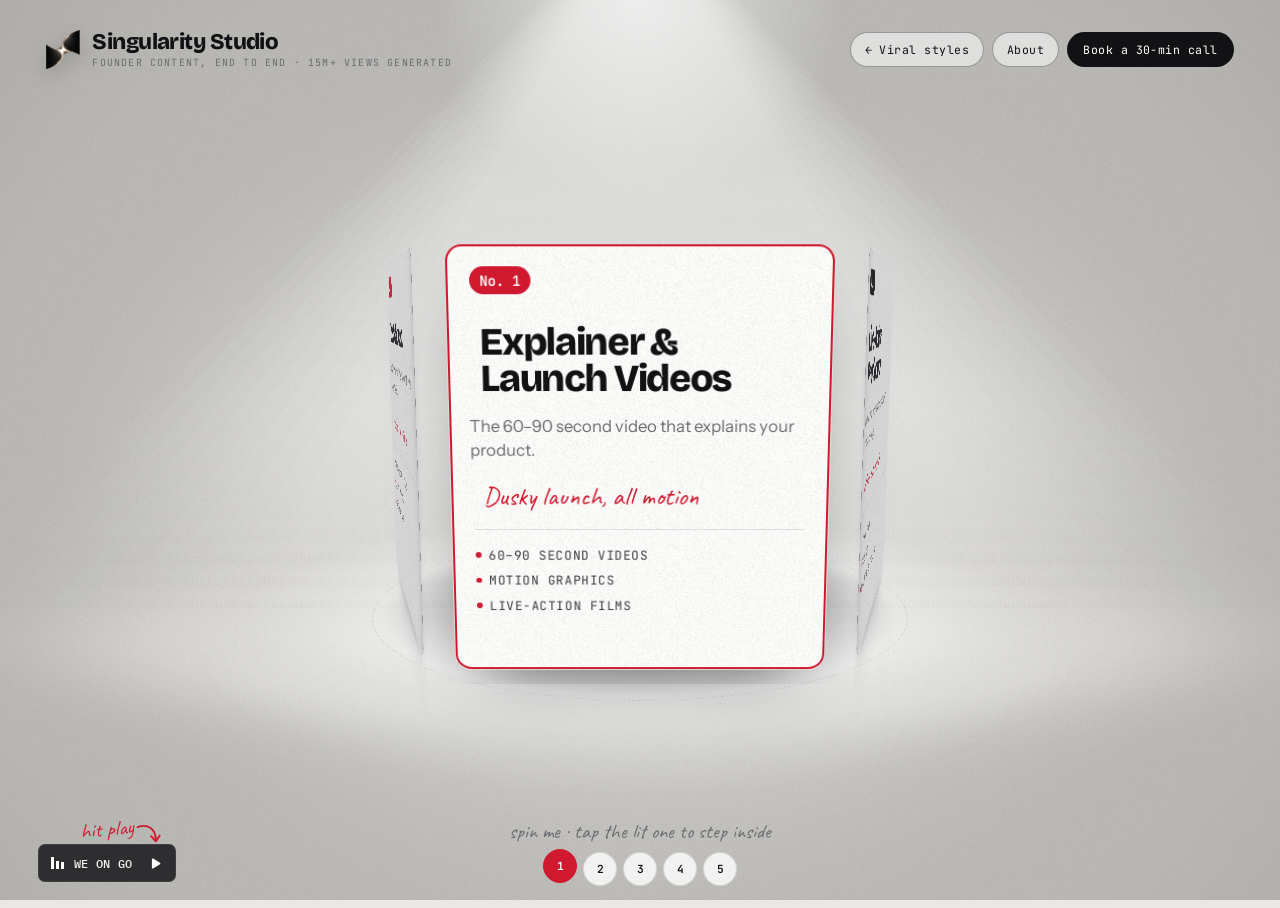
==== commit 68690547: "Add visit tracking and quick phone pings Co-Authored-By: Claude Opus 5.5 <noreply@anthropic.com>" ====
--- a/studio/index.html
+++ b/studio/index.html
@@ -1005,6 +1005,8 @@
 document.documentElement.dataset.foot='list'; document.documentElement.dataset.tile='cover';
 layout(); aimLight(); drawBackdrop(); buildBeam(); if(document.fonts&&document.fonts.ready) document.fonts.ready.then(()=>{ layout(); aimLight(); drawBackdrop(); buildBeam(); }); requestAnimationFrame(frame); requestAnimationFrame(lightLoop);
 </script>
+<script src="../config.js"></script>
+<script src="../track.js"></script>
 
 </body>
 </html>
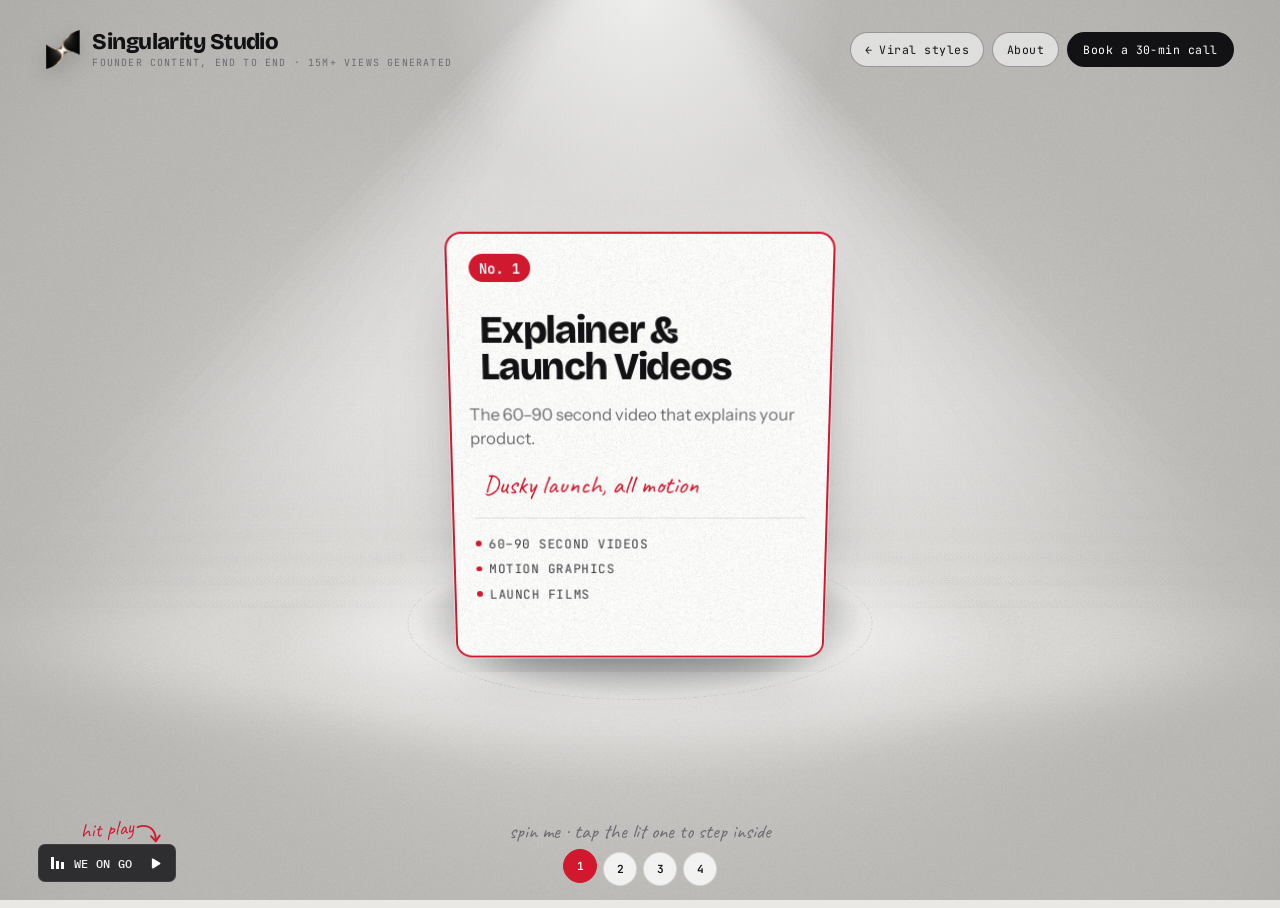
==== commit e63681df: "Studio page: remove Gratif live-action zone and links Co-Authored-By: Claude Opus 5.5 <noreply@anthr" ====
--- a/studio/index.html
+++ b/studio/index.html
@@ -3,7 +3,7 @@
 <head>
 <meta charset="utf-8">
 <meta name="viewport" content="width=device-width, initial-scale=1, viewport-fit=cover">
-<meta name="description" content="Singularity Studio makes founder content end to end: explainer and launch videos, live-action production, personal branding and AI avatars. 15M+ views generated.">
+<meta name="description" content="Singularity Studio makes founder content end to end: explainer and launch videos, personal branding, AI avatars and distribution. 15M+ views generated.">
 <meta name="theme-color" content="#e9e8e4">
 <link rel="canonical" href="https://reachingsingularity.com/studio/">
 <link rel="icon" type="image/png" href="/favicon.png">
@@ -11,7 +11,7 @@
 <meta property="og:type" content="website">
 <meta property="og:url" content="https://reachingsingularity.com/studio/">
 <meta property="og:title" content="Singularity Studio">
-<meta property="og:description" content="Founder content, end to end. Explainers, live-action, personal branding and AI avatars.">
+<meta property="og:description" content="Founder content, end to end. Explainers, personal branding, AI avatars and distribution.">
 <meta property="og:image" content="https://reachingsingularity.com/og-image.jpg">
 <meta property="og:image:width" content="1200"><meta property="og:image:height" content="630">
 <meta name="twitter:card" content="summary_large_image">
@@ -19,7 +19,7 @@
 <link rel="preconnect" href="https://fonts.googleapis.com">
 <link rel="stylesheet" href="https://fonts.googleapis.com/css2?family=Bricolage+Grotesque:opsz,wght@12..96,400;12..96,700;12..96,800&family=Caveat:wght@600&family=Instrument+Sans:wght@400;500;600&family=JetBrains+Mono:wght@400;600&family=IBM+Plex+Mono:wght@500&display=swap">
 <style>
-/* Layout: a platinum wall lit from above like the platinum logo (canvas-rendered light, fine grain) with a 3D wheel of five service zones; spin sideways, zoom into the lit zone to open a loose, board-style page for it. Single theme by brief. */
+/* Layout: a platinum wall lit from above like the platinum logo (canvas-rendered light, fine grain) with a 3D wheel of four service zones; spin sideways, zoom into the lit zone to open a loose, board-style page for it. Single theme by brief. */
 :root{
   --night:#e9e8e4;      /* platinum ground */
   --coal:#fcfcfb;       /* card: pearl white */
@@ -477,37 +477,20 @@
 <script>
 /* ---------- Content (from the Singularity Studio portfolio page) ---------- */
 const CALL="https://calendly.com/harsh62442/30min", WA="https://wa.me/919116692952?text=Hi", WANUM="+91 91166 92952";
-const G="https://portfolio.gratif.in/";
 const PROCESS=["Discovery & Ideation","Scripting","Pre-Production","Production","Post-Production","Analytics","Market Research"];
 const ARROW=`<svg width="34" height="18" viewBox="0 0 34 18" aria-hidden="true"><path d="M2 12 C 10 3, 20 3, 30 9" fill="none" stroke="currentColor" stroke-width="2" stroke-linecap="round"/><path d="M24 4 L31 9 L24 14" fill="none" stroke="currentColor" stroke-width="2" stroke-linecap="round" stroke-linejoin="round"/></svg>`;
 const L=(href,t)=>`<a href="${href}" target="_blank" rel="noopener">${t}</a>`;
 
 const AVATAR_POSTER='[data-uri]';
 const ZONES = [
- { n:1, color:"red", title:"Explainer & Launch Videos", tags:["60–90 second videos", "Motion graphics", "Live-action films"], line:"The 60–90 second video that explains your product.", key:"Dusky launch, all motion", thumb:"▶ Dusky launch", hue:[352,78],
+ { n:1, color:"red", title:"Explainer & Launch Videos", tags:["60–90 second videos", "Motion graphics", "Launch films"], line:"The 60–90 second video that explains your product.", key:"Dusky launch, all motion", thumb:"▶ Dusky launch", hue:[352,78],
    board:[
     {k:'title', c:'1 / span 7'},
     {k:'sticky', c:'9 / span 4', bg:'--y', r:3, h:`<b>60–90 seconds</b><span>The video that explains your product on your landing page, launch post or pitch.</span>`},
-    {k:'note', c:'2 / span 6', dy:'-10px', r:-2, h:`↳ in motion graphics <u>or</u> live action`},
     {k:'reel', c:'1 / span 7', r:-1, title:'Dusky launch video', sub:'Motion graphics · end to end', href:'https://s3.landing.getdusky.ai/dusky%20landing%20page%20cmp.mp4', video:'https://s3.landing.getdusky.ai/dusky%20landing%20page%20cmp.mp4',
        cap:`For ${L('http://getdusky.ai','getdusky.ai')}. Made end to end, fully in motion graphics.`},
-    {k:'brands', c:'8 / span 5', r:2, dy:'40px', h:`<h4>Live-action brand films</h4><ul><li>Zomato</li><li>Techstars</li><li>Game Theory</li><li>Ather Energy</li></ul><div class="links">${L(G+'brandfilm','▶ Watch the films')}</div>`},
-    {k:'note', c:'8 / span 5', r:-3, cls:'red', h:`shot end to end ✦`},
-    {k:'box', c:'1 / span 7', r:0, h:`<h4>More production work</h4><div class="links">${L(G+'corpevent','Corporate events')}${L(G+'podcast','Podcasts')}${L(G+'testimonials','Testimonials')}</div>`},
    ]},
- { n:2, color:"black", title:"Live-Action Production", tags:["Brand films", "Podcasts", "Events &amp; testimonials"], line:"Brand films, podcasts, testimonials and event coverage.", key:"with our partner Gratif", thumb:"▶ Brand films", hue:[220,14],
-   board:[
-    {k:'title', c:'1 / span 8'},
-    {k:'sticky', c:'10 / span 3', bg:'--m', r:-4, h:`<span class="sn">PRODUCTION PARTNER</span><b>Gratif</b><span>Every shoot produced with them.</span>`},
-    {k:'note', c:'1 / span 7', r:-1, h:`↳ brand films · podcasts · testimonials · corporate events`},
-    {k:'tile', c:'span 3', half:1, r:-2, href:G+'sportsportfolio', t:'Sports', s:'Work by industry', seed:1},
-    {k:'tile', c:'span 3', half:1, r:2, dy:'26px', href:G+'hospitalityportfolio', t:'Hospitality', s:'Work by industry', seed:2},
-    {k:'tile', c:'span 3', half:1, r:-1, href:G+'finedine', t:'Fine dining', s:'Work by industry', seed:3},
-    {k:'tile', c:'span 3', half:1, r:3, dy:'20px', href:G+'manufacturing', t:'Manufacturing', s:'Work by industry', seed:4},
-    {k:'box', c:'2 / span 8', r:-1, h:`<h4>By format</h4><div class="links">${L(G+'brandfilm','Brand films')}${L(G+'podcast','Podcasts')}${L(G+'testimonials','Testimonials')}${L(G+'corpevent','Corporate events')}</div>`},
-    {k:'note', c:'10 / span 3', r:4, cls:'red', h:`pick your industry ↑`},
-   ]},
- { n:3, color:"red", title:"Personal Branding for Founders", tags:["15M+ views generated", "Under 4 hours a week", "Idea to post"], line:"Founder accounts grown with content that sounds like them.", key:"15M+ views generated", thumb:"▶ Founder reels", hue:[28,82],
+ { n:2, color:"red", title:"Personal Branding for Founders", tags:["15M+ views generated", "Under 4 hours a week", "Idea to post"], line:"Founder accounts grown with content that sounds like them.", key:"15M+ views generated", thumb:"▶ Founder reels", hue:[28,82],
    board:[
     {k:'title', c:'1 / span 8'},
     {k:'big', c:'9 / span 4', r:-3, h:`<b>15M+</b><span>views generated overall</span>`},
@@ -517,7 +500,7 @@
     {k:'sticky', c:'2 / span 4', bg:'--p', r:3, h:`<b>Less than 4 hours a week</b><span>That's all it takes from you.</span>`},
     {k:'note', c:'7 / span 6', r:-2, dy:'20px', h:`We handle everything. You discuss ideas with us on a call, show up for the shoot, and your content keeps going out.`},
    ]},
- { n:4, color:"black", img:"avatar-poster.jpg", title:"AI Avatars", tags:["Your face &amp; voice", "5 minutes to record", "New videos weekly"], line:"Your digital twin, with your face and voice.", key:"content without a shoot", thumb:"▶ My AI avatar", hue:[160,70],
+ { n:3, color:"black", img:"avatar-poster.jpg", title:"AI Avatars", tags:["Your face &amp; voice", "5 minutes to record", "New videos weekly"], line:"Your digital twin, with your face and voice.", key:"content without a shoot", thumb:"▶ My AI avatar", hue:[160,70],
    board:[
     {k:'title', c:'1 / span 6'},
     {k:'lead', c:'7 / span 6', dy:'18px', h:`An AI version of you, with your face and voice, that makes content for you without a shoot.`},
@@ -527,7 +510,7 @@
     {k:'sticky', c:'5 / span 4', bg:'--b', r:2, dy:'22px', h:`<span class="sn">STEP 2</span><b>We build your avatar and clone your voice.</b>`},
     {k:'sticky', c:'9 / span 4', bg:'--m', r:-1, h:`<span class="sn">STEP 3</span><b>We script and produce videos with it every week.</b><span>No extra time needed from you.</span>`},
    ]},
- { n:5, color:"red", title:"Distribution", tags:["Reels · Shorts · TikTok", "Clipper network", "Priced on views"], line:"Making the video is half the job. We make sure it travels.", key:"priced on views delivered", thumb:"▶ Clips everywhere", hue:[270,60],
+ { n:4, color:"red", title:"Distribution", tags:["Reels · Shorts · TikTok", "Clipper network", "Priced on views"], line:"Making the video is half the job. We make sure it travels.", key:"priced on views delivered", thumb:"▶ Clips everywhere", hue:[270,60],
    board:[
     {k:'title', c:'1 / span 8'},
     {k:'big', c:'9 / span 4', r:3, h:`<b>30M+</b><span>views delivered</span>`},
@@ -796,7 +779,7 @@
     <div class="boardx">
       <div class="it ab-name" style="--c:1 / span 7"><span class="chip red tag" style="margin-bottom:14px">About</span><h1>Harsh Batra</h1><div class="ab-role">Founder, Singularity Studio</div></div>
       <div class="it big" style="--c:9 / span 4;--r:-3deg;--dy:20px"><b>15M+</b><span>views generated</span></div>
-      <div class="it t-lead" style="--c:1 / span 7">Singularity Studio makes founder content end to end: explainer and launch videos, live-action production, personal branding and AI avatars, from idea to final cut.</div>
+      <div class="it t-lead" style="--c:1 / span 7">Singularity Studio makes founder content end to end: explainer and launch videos, personal branding, AI avatars and distribution, from idea to final cut.</div>
       <div class="it sticky" style="--c:9 / span 4;--r:3deg;background:var(--p)"><b>Less than 4 hours a week</b><span>You discuss ideas on a call and show up for the shoot. We handle the rest.</span></div>
       <div class="it ab-card" style="--c:1 / span 7;--r:-.4deg"><h4>Get in touch</h4>
         <div class="ab-rows">
@@ -811,7 +794,7 @@
       </div>
       <div class="it ab-card" style="--c:1 / span 6;--r:.5deg"><h4>What we make</h4><ul class="ab-svc">${svc}</ul></div>
       <div class="it box" style="--c:7 / span 6;--r:-.5deg"><h4>How every project runs</h4><div class="proc">${proc}</div></div>
-      <div class="it ab-partners" style="--c:1 / span 12">Production partner: Gratif · Distribution partner: Clipency</div>
+      <div class="it ab-partners" style="--c:1 / span 12">Distribution partner: Clipency</div>
       <div class="it contact" style="--c:2 / span 10;--r:-.6deg"><h3>Let's make your next video.</h3>
         <div class="row"><a href="${CALL}" target="_blank" rel="noopener">Book a 30-min call</a><a class="ghost" href="${WA}" target="_blank" rel="noopener">Text "Hi" on WhatsApp</a><span class="num">${WANUM}</span></div></div>
     </div>`;
